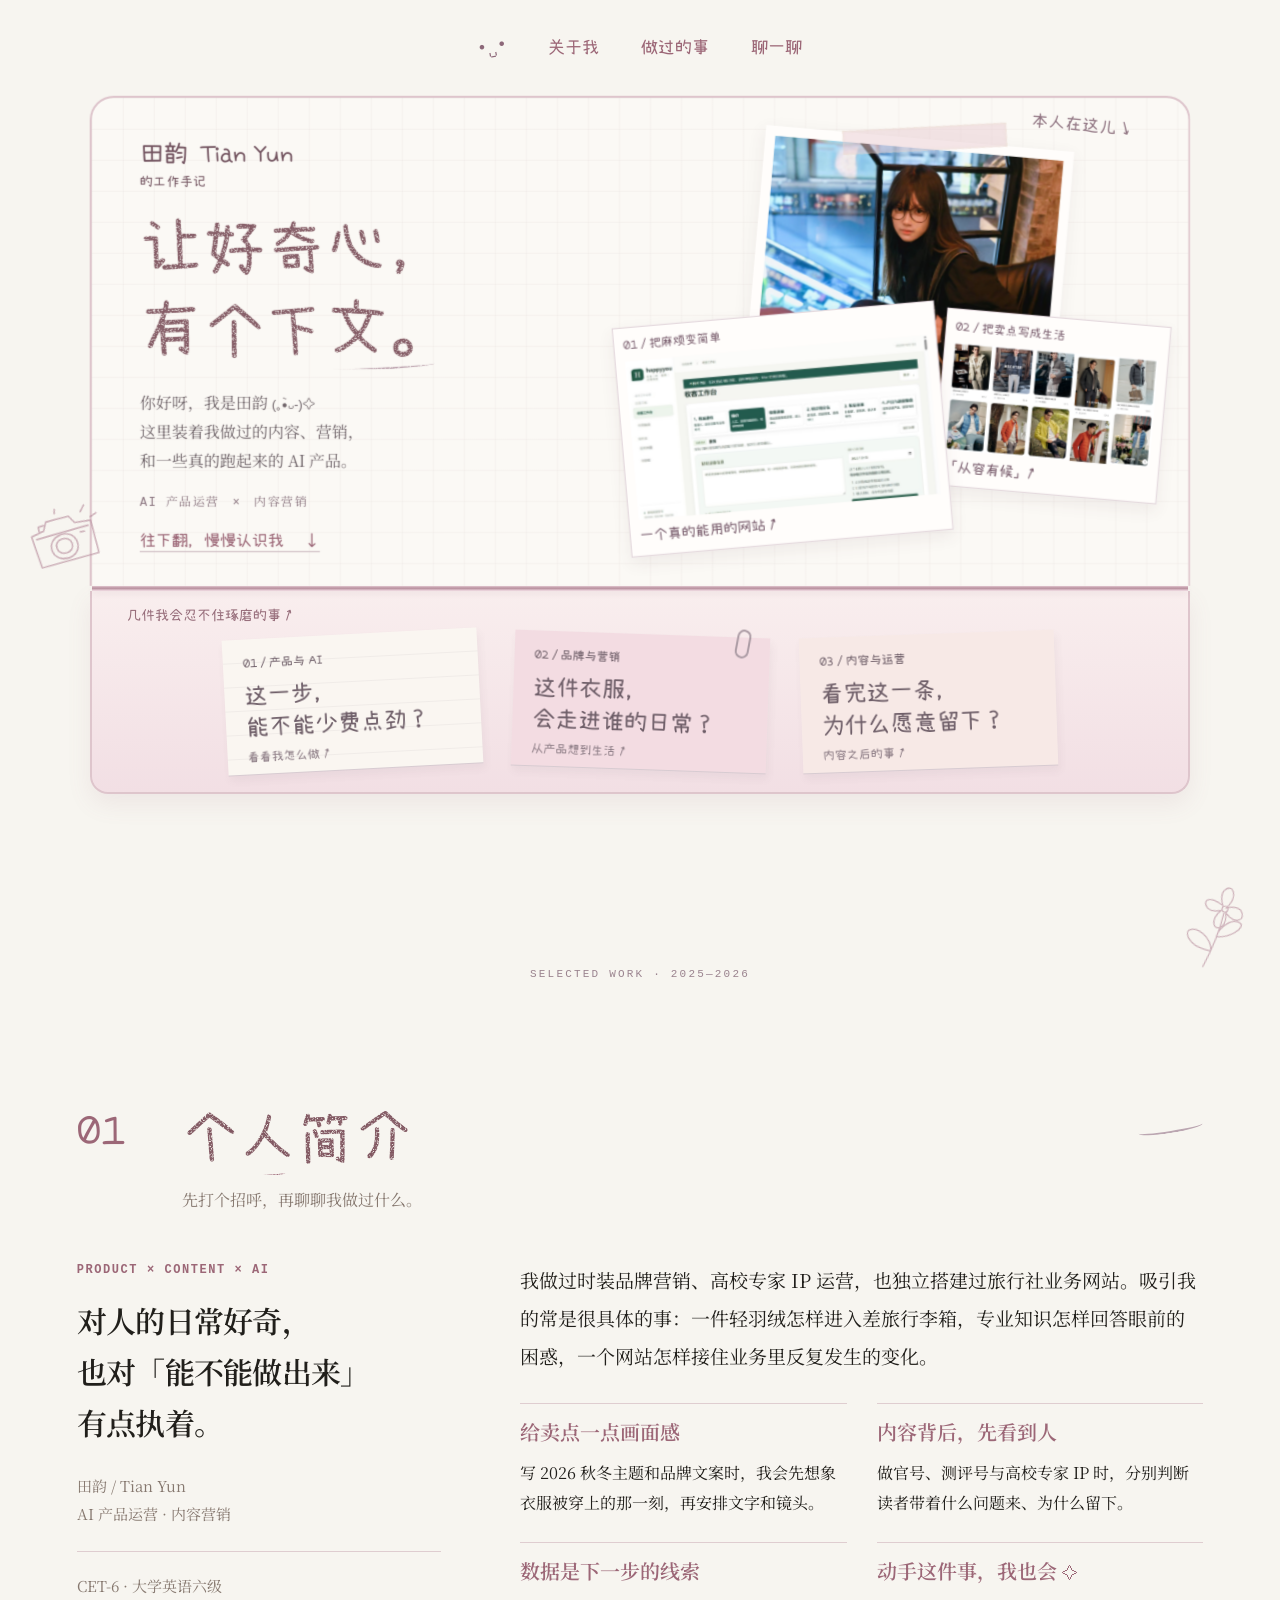
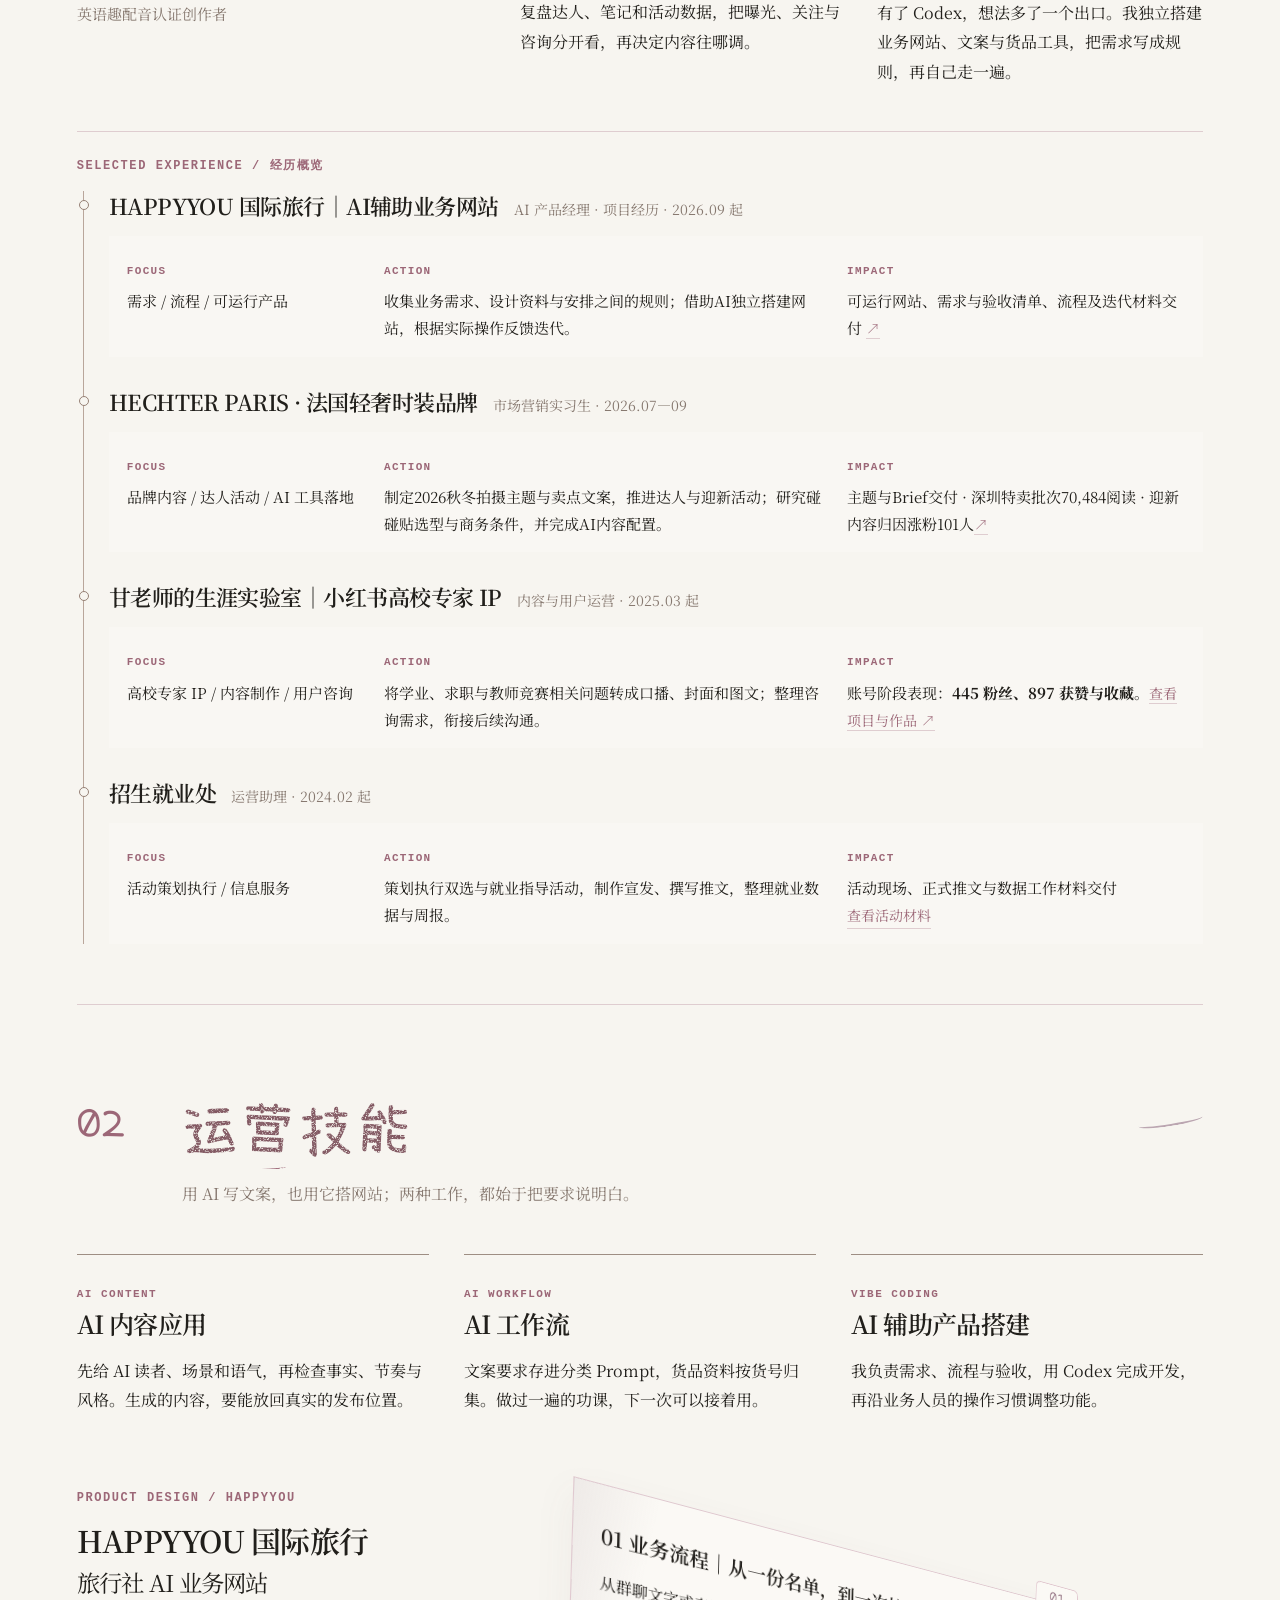
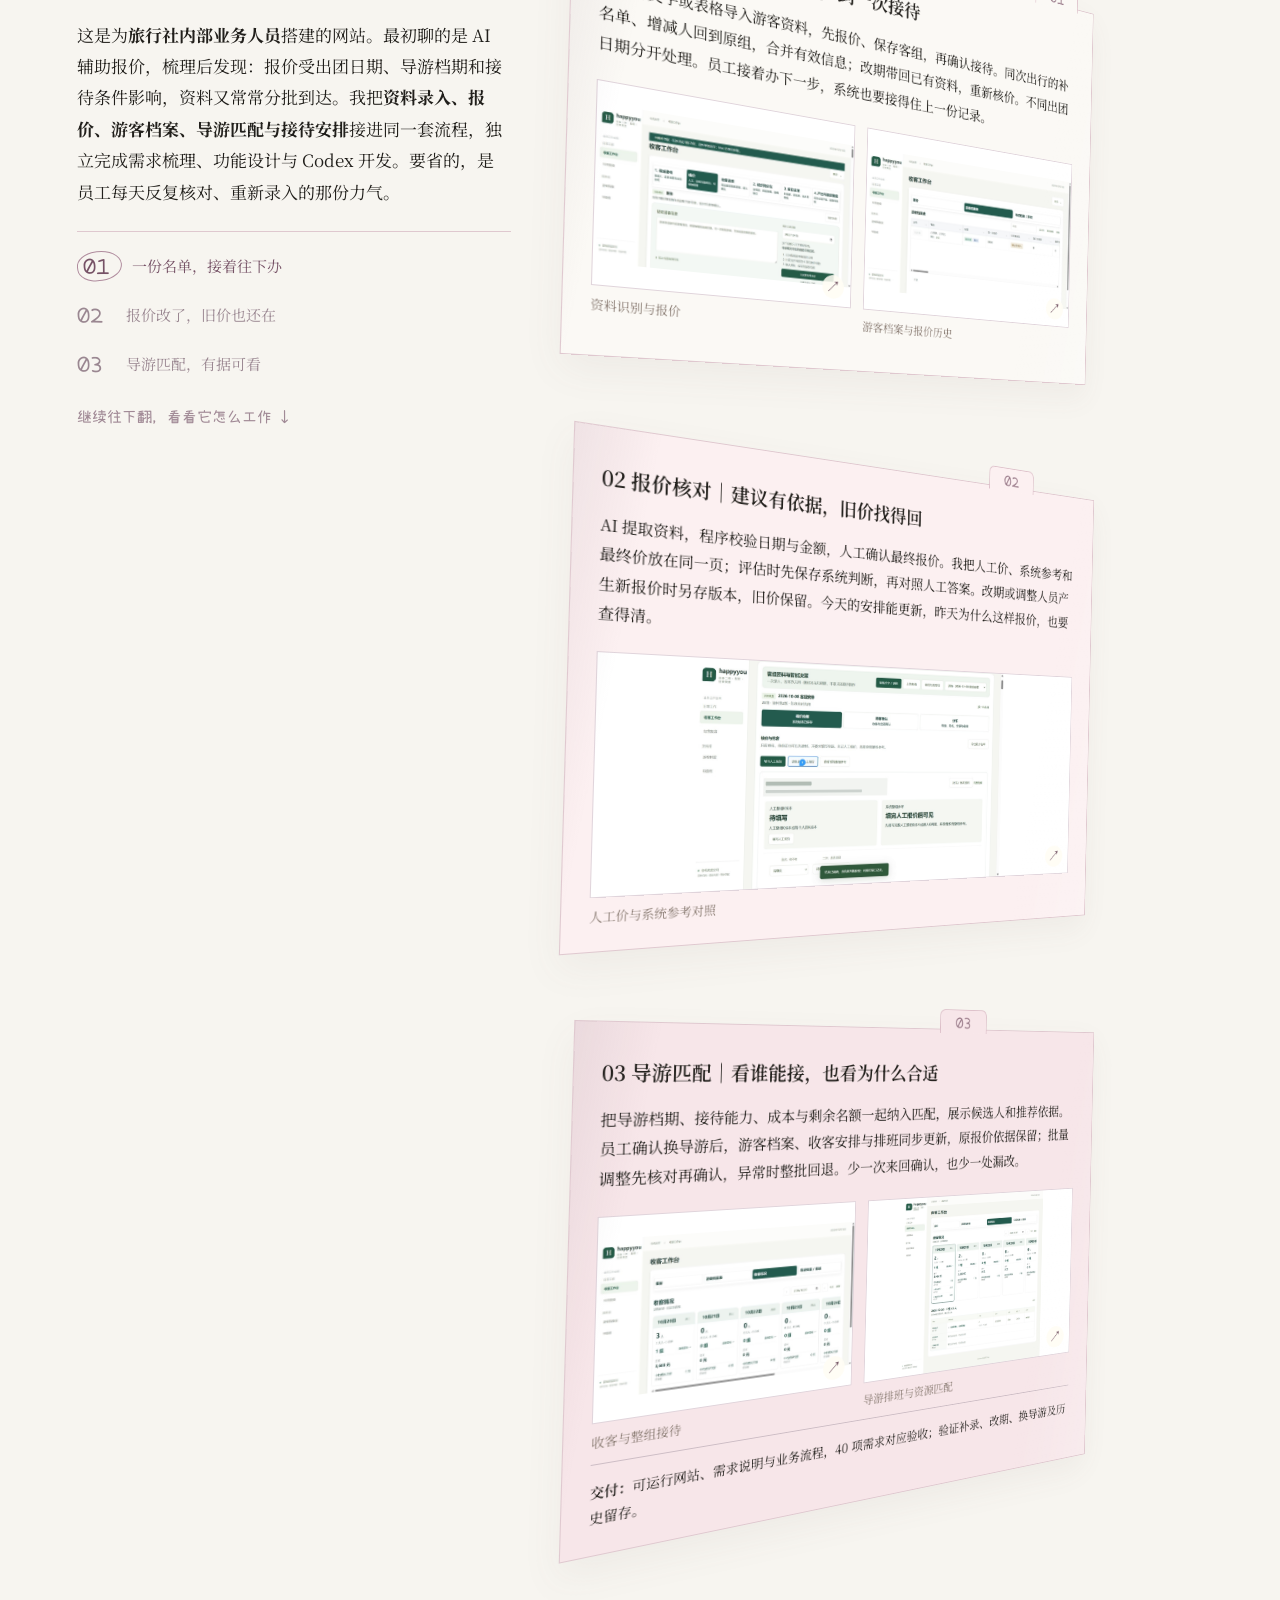
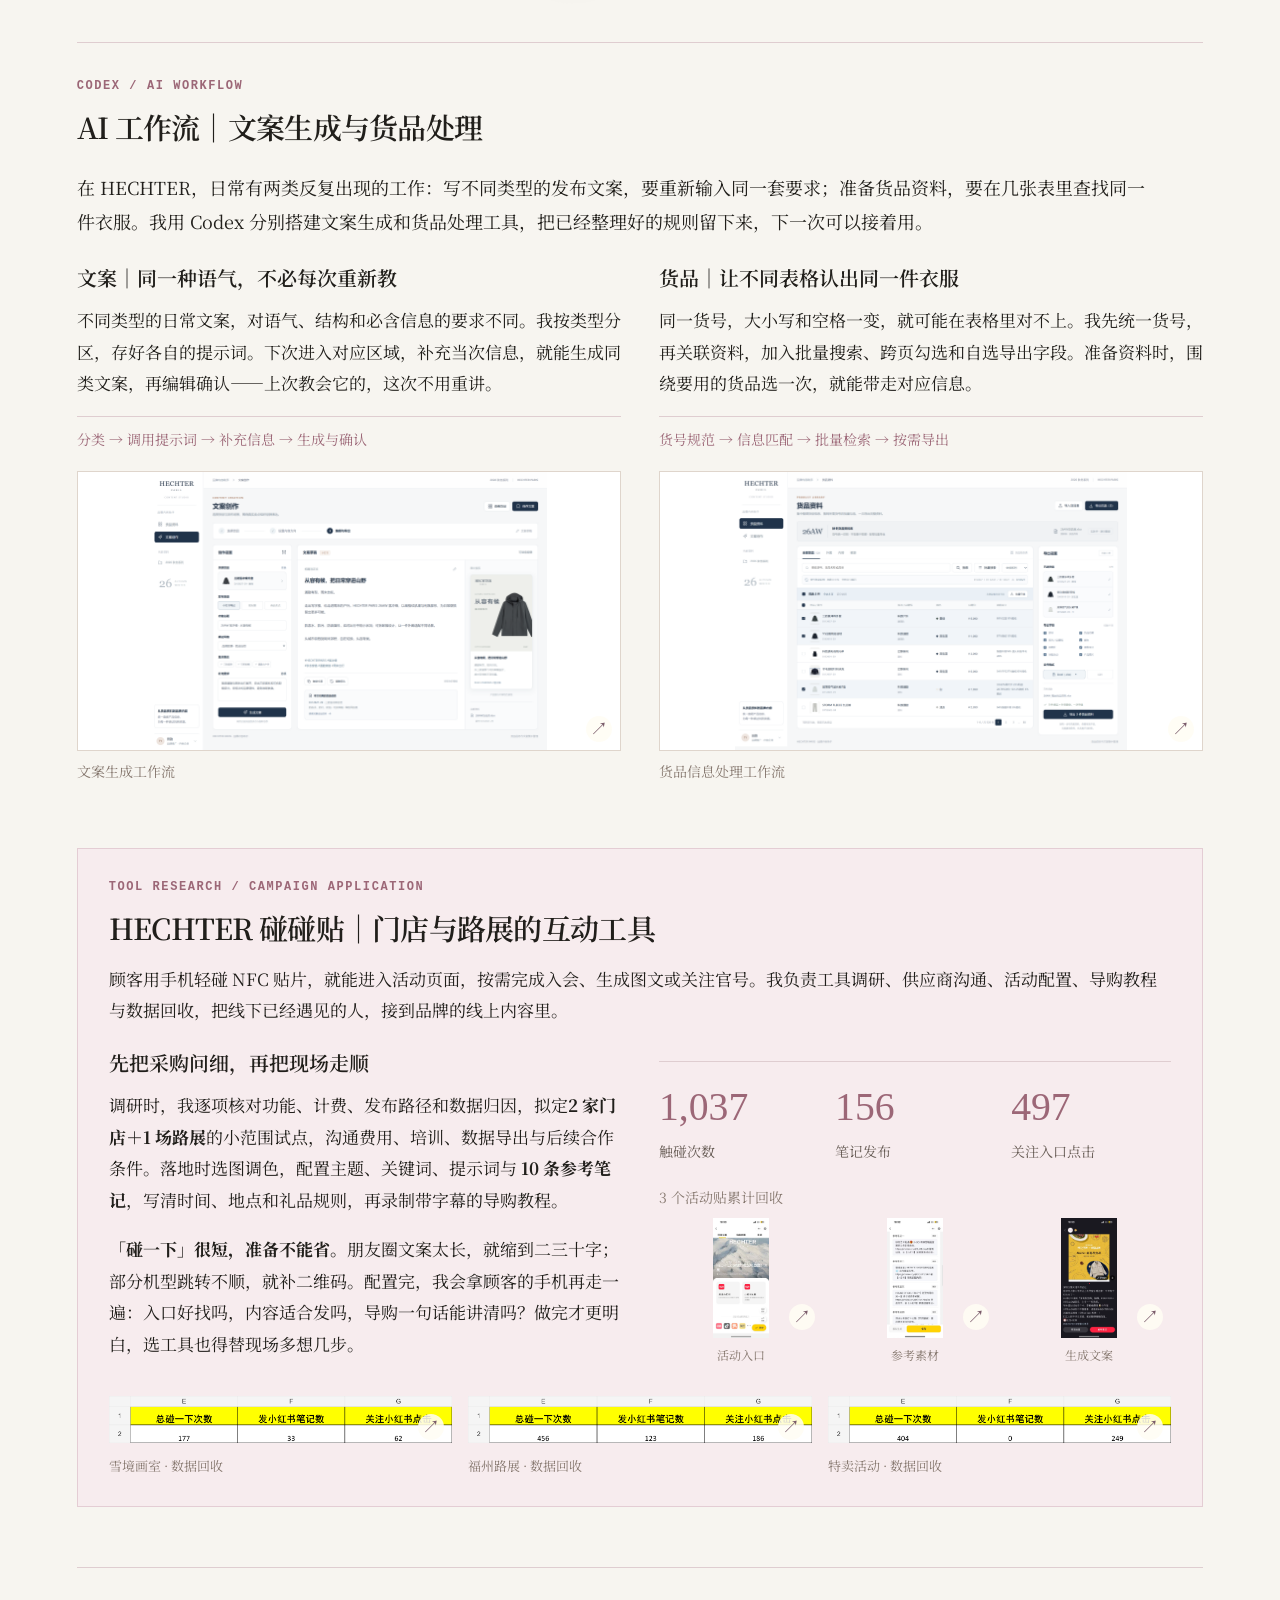
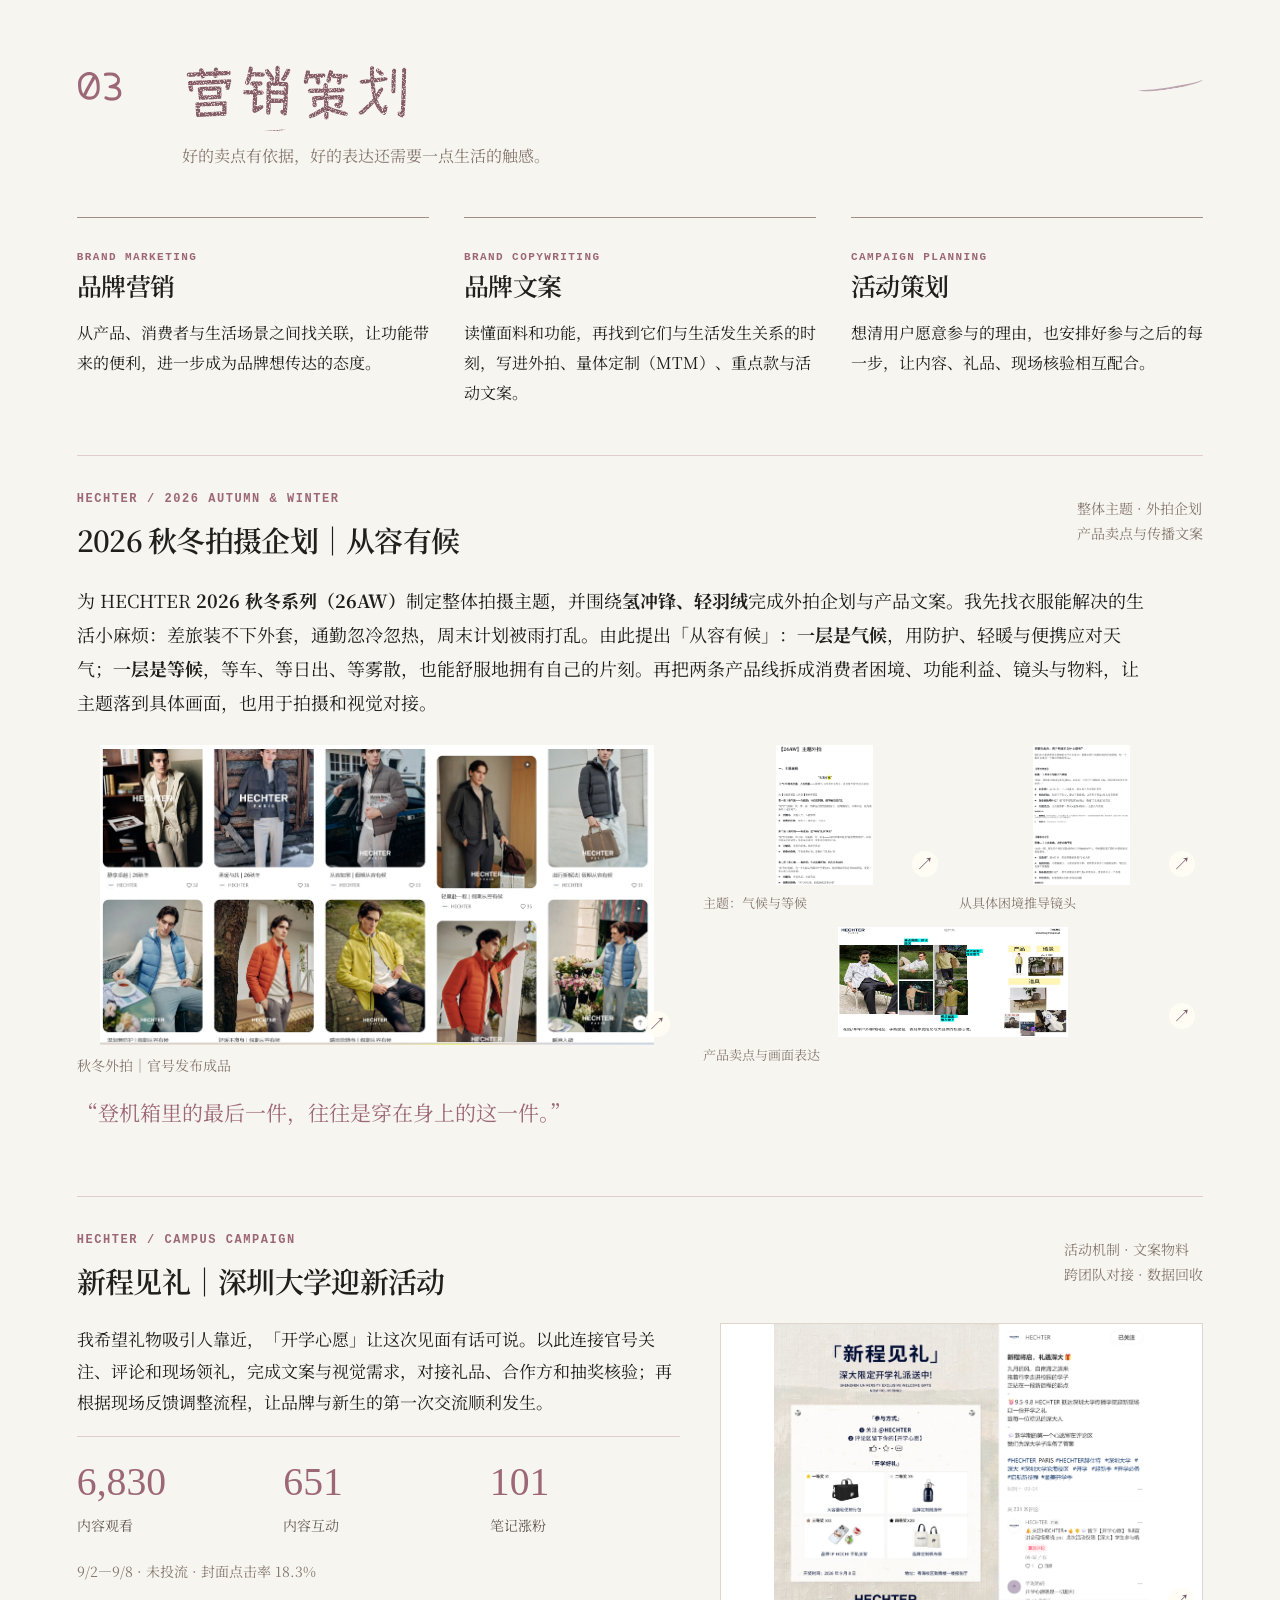
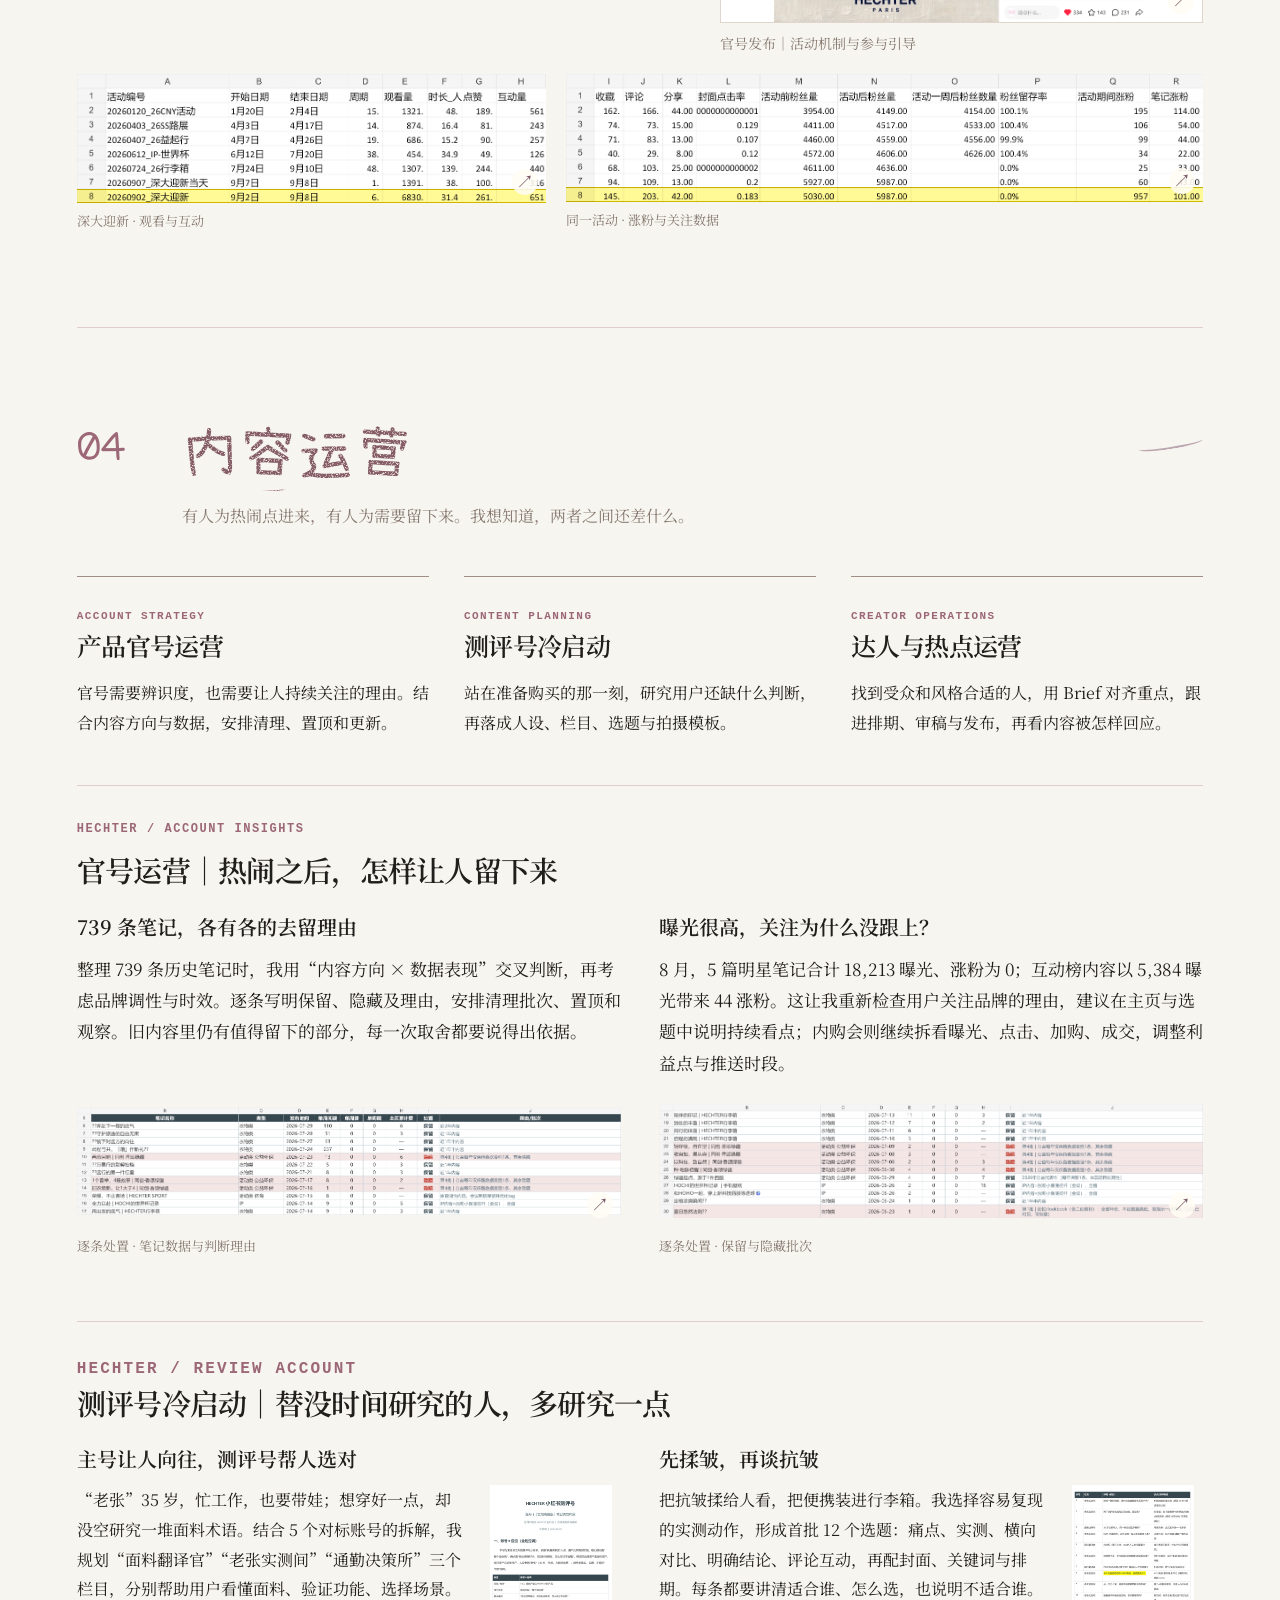
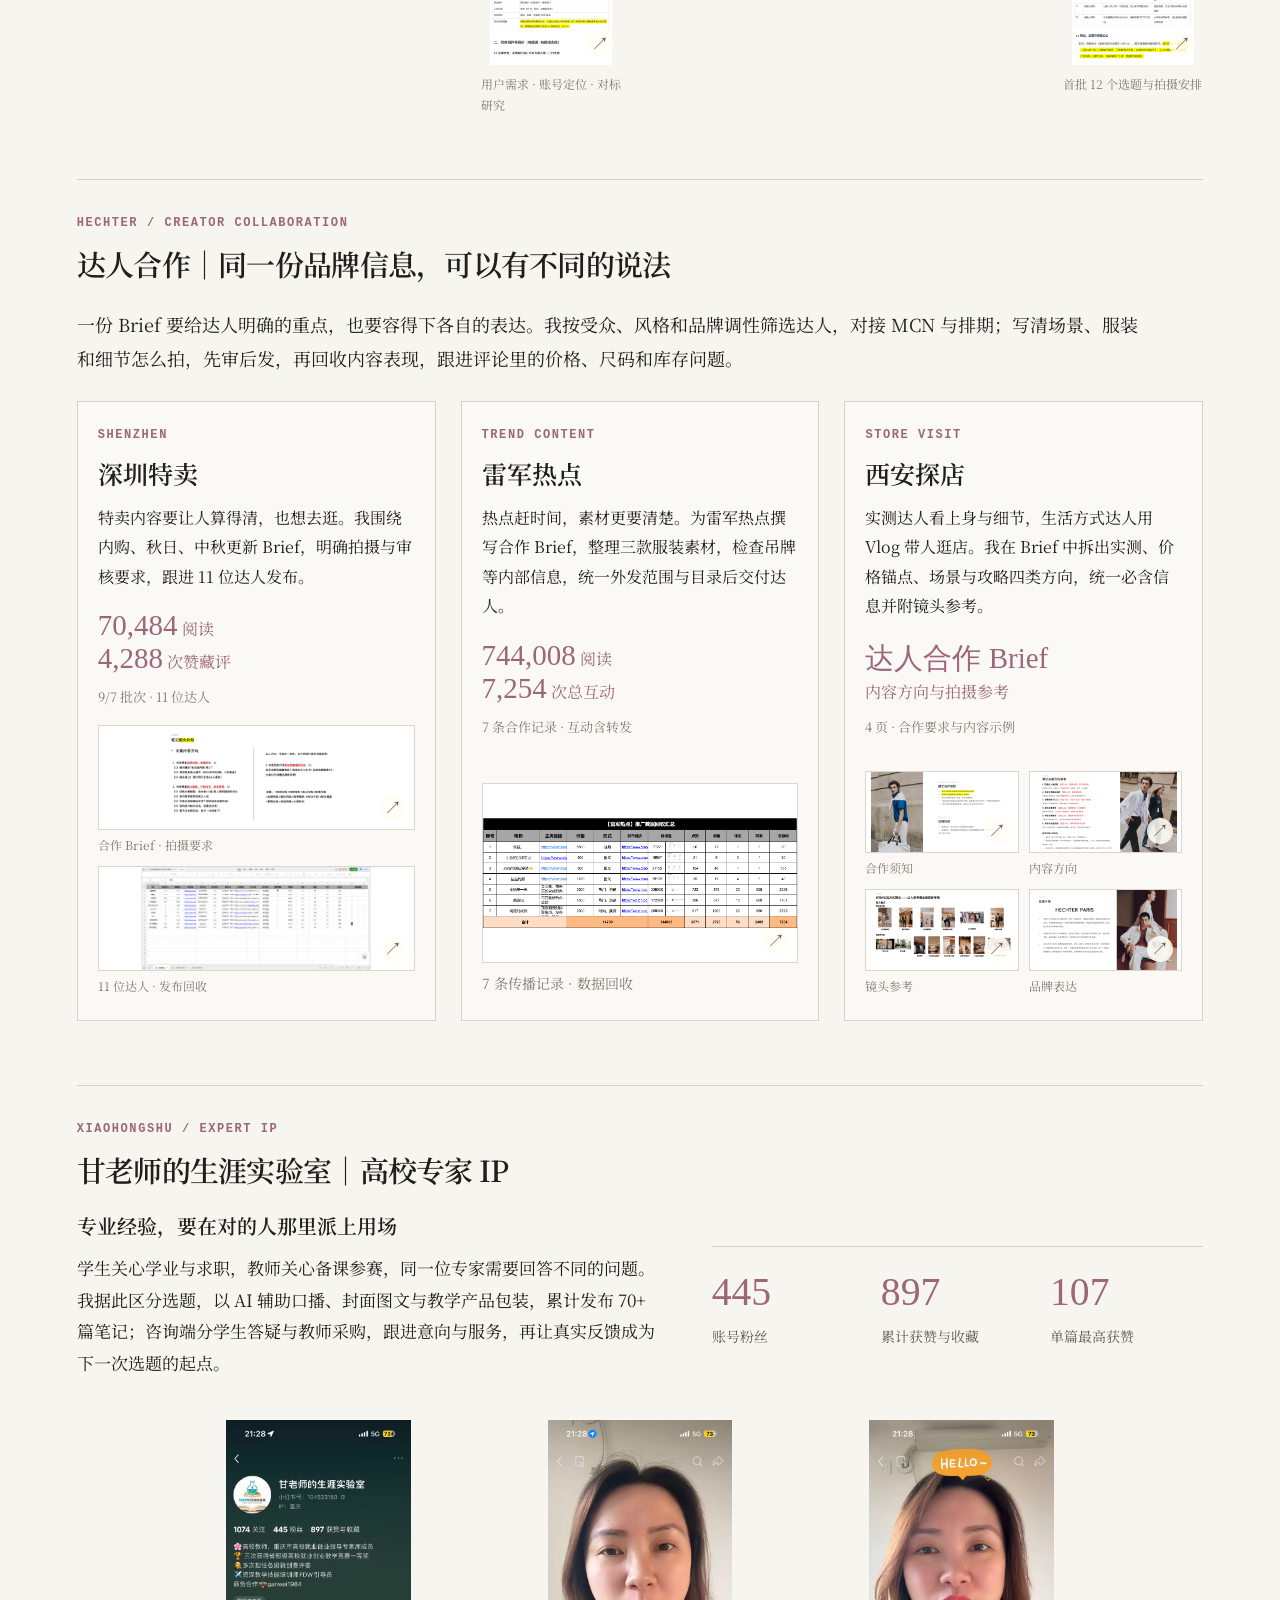
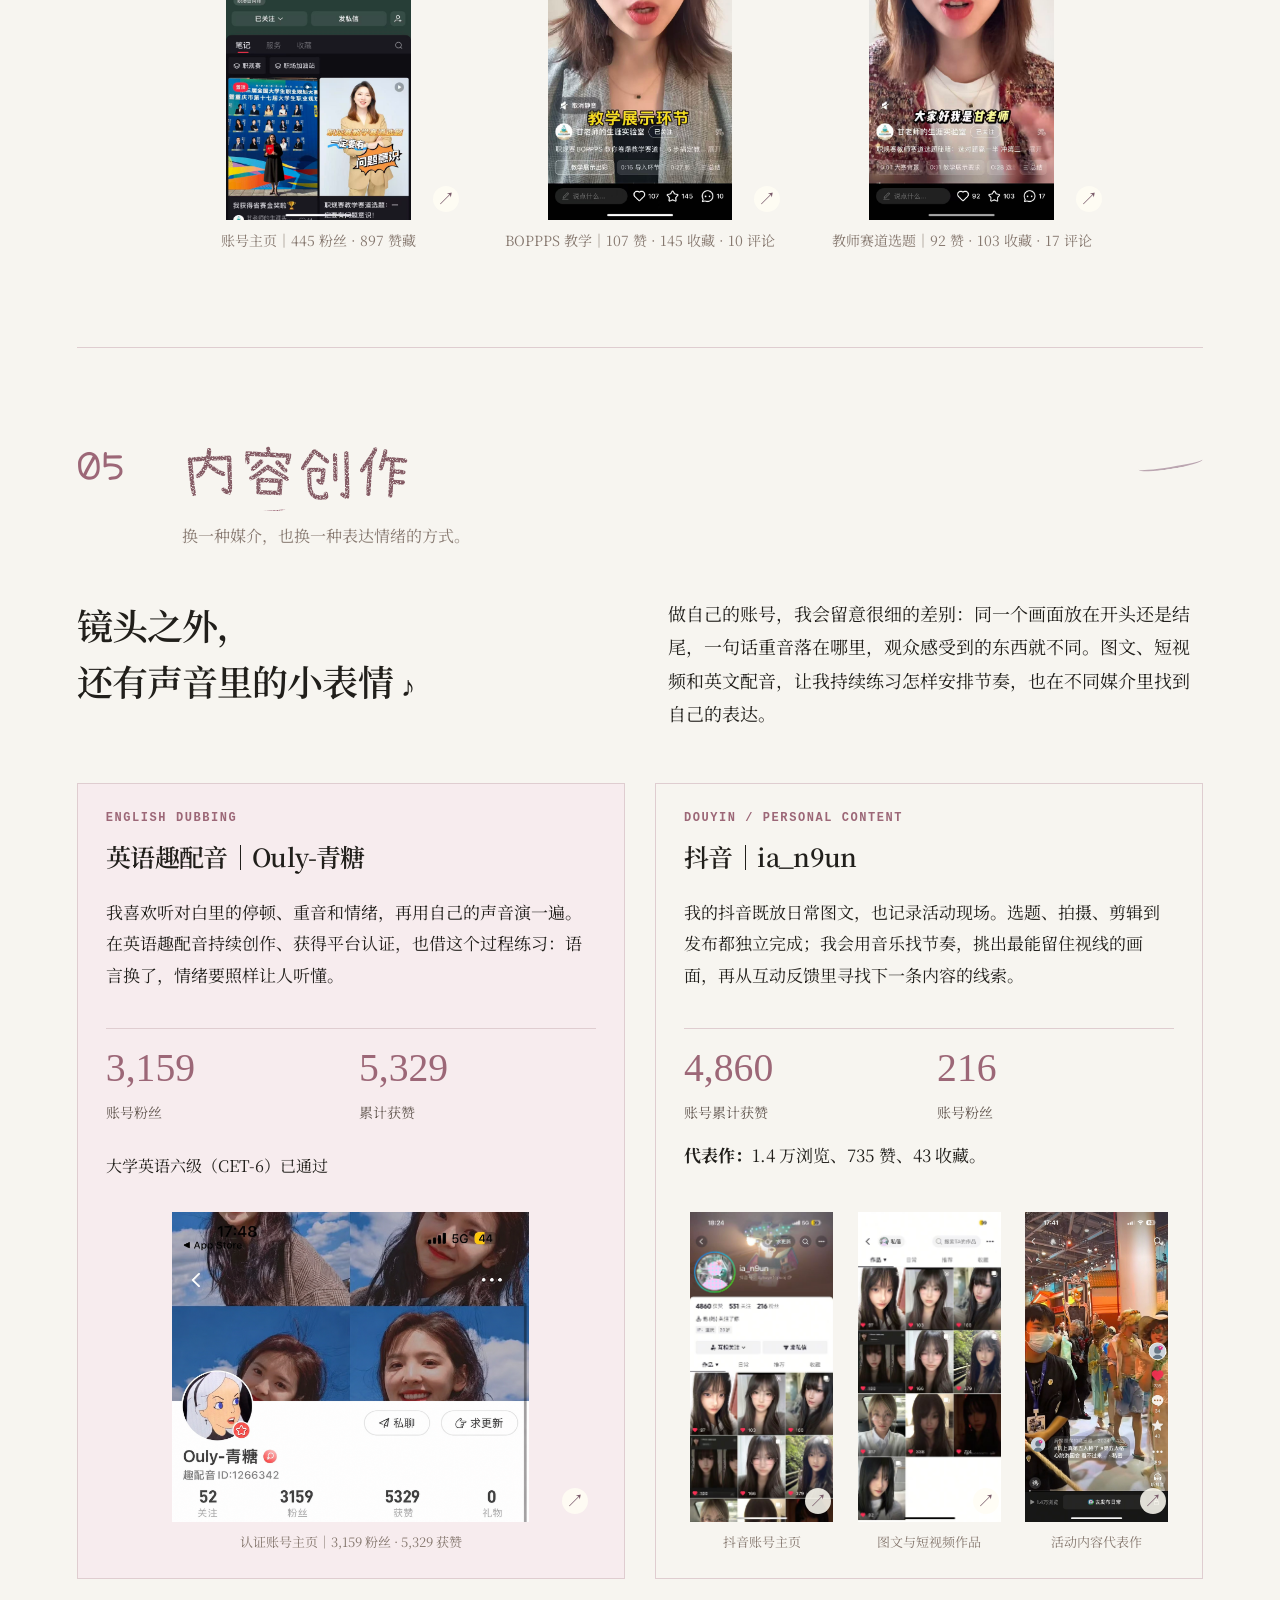
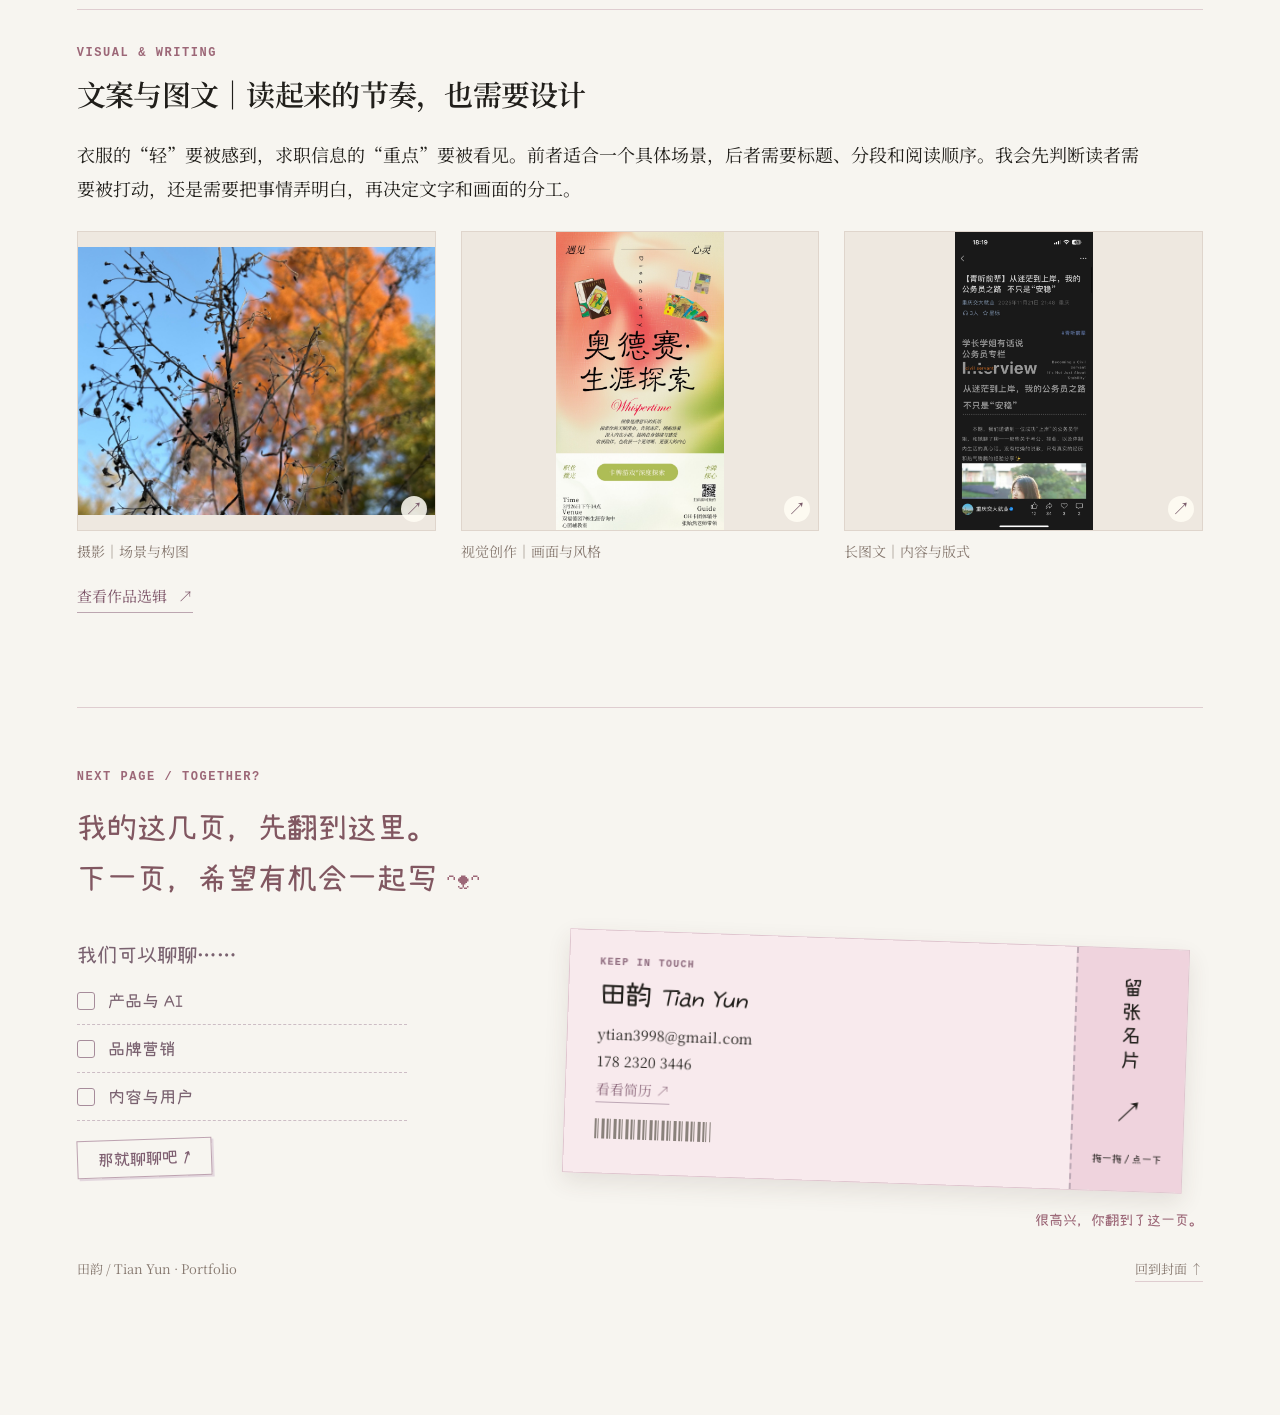
==== index.html @ e4a06d22 "Update portfolio 2026-11-23 17:20" ====
<!DOCTYPE html>
<html lang="zh-CN"><head><meta charset="UTF-8"><meta name="viewport" content="width=device-width, initial-scale=1"><meta name="description" content="田韵的作品集：AI 产品、工作流、品牌营销与内容运营。"><title>田韵 Tian Yun｜作品集</title><link rel="stylesheet" href="assets/fonts.css?v=d12d746a4f6e0157"><link rel="stylesheet" href="revision12.css?v=d12d746a4f6e0157"><link rel="stylesheet" href="revision13.css?v=d12d746a4f6e0157"><link rel="stylesheet" href="revision14.css?v=d12d746a4f6e0157"><link rel="stylesheet" href="revision16.css?v=d12d746a4f6e0157"><link rel="stylesheet" href="revision17.css?v=d12d746a4f6e0157"><link rel="preload" href="assets/fonts/tian-notes.woff2?v=d12d746a4f6e0157" as="font" type="font/woff2" crossorigin="anonymous"><link rel="stylesheet" href="revision18.css?v=d12d746a4f6e0157"><meta name="portfolio-version" content="d12d746a4f6e0157"></head><body><div class="progress" aria-hidden="true"></div><nav class="chapter-nav" aria-label="章节导航"><a href="#profile">01 个人简介</a><a href="#skills">02 运营技能</a><a href="#marketing">03 营销策划</a><a href="#operations">04 内容运营</a><a href="#creative">05 内容创作</a></nav><header class="hero studio-hero closing-book" id="hello">
  <nav class="studio-nav" aria-label="首页导航">
    <a class="hello-face" href="#profile" aria-label="认识田韵"><span class="eye">•</span><span class="smile">ᴗ</span><span class="eye">•</span></a>
    <a href="#profile">关于我</a><a href="#skills">做过的事</a><a href="#contact">聊一聊</a>
  </nav>
  <svg class="studio-doodle doodle-camera" viewbox="0 0 120 100" aria-hidden="true"><g fill="none" stroke="currentColor" stroke-width="2.4" stroke-linecap="round" stroke-linejoin="round"><path d="M12 31 32 28 39 16 74 18 80 30 104 34 101 84 13 80Z M18 37 98 40M25 27 26 20 34 20"></path><path d="M75 58c-3-25-41-21-40 2s41 25 40-2Z M67 58c-1-14-25-14-24 1s25 14 24-1Z M84 46l6 1M55 8 57 2M93 17l8-8M105 29l10-3"></path></g></svg>
  <svg class="studio-doodle doodle-flower" viewbox="0 0 120 160" aria-hidden="true"><g fill="none" stroke="currentColor" stroke-width="2" stroke-linecap="round"><path d="M53 152c8-34 12-64 11-95M59 123C23 127 9 106 15 99c15-11 41 6 44 24M62 98c24-4 42-27 33-32-16-6-33 16-33 32"></path><path d="M66 47c15-25-1-43-11-27-4 6-1 17 4 25-28-12-36 2-23 11 7 4 15 1 22-2-15 22-1 38 9 24 4-6 3-13 0-22 22 16 36 1 23-11-8-4-17-2-24 2Z"></path><circle cx="64" cy="50" r="5"></circle></g></svg>
  <div class="book-stage"><div class="field-book">
    <div class="book-upper">
      <div class="book-front"><div class="book-copy">
        <p class="book-byline">田韵 <i>Tian Yun</i> <span>的工作手记</span></p>
        <h1 aria-label="让好奇心，有个下文。"><span class="scribble-line" aria-hidden="true"><span class="scribble-glyph" style="--r:-2deg;--y:0px">让</span><span class="scribble-glyph" style="--r:1deg;--y:2px">好</span><span class="scribble-glyph" style="--r:-1deg;--y:-1px">奇</span><span class="scribble-glyph" style="--r:2deg;--y:1px">心</span><span class="scribble-glyph" style="--r:0deg;--y:0px">，</span></span><span class="scribble-line" aria-hidden="true"><span class="scribble-glyph" style="--r:-2deg;--y:0px">有</span><span class="scribble-glyph" style="--r:1deg;--y:2px">个</span><span class="scribble-glyph" style="--r:-1deg;--y:-1px">下</span><span class="scribble-glyph" style="--r:2deg;--y:1px">文</span><span class="scribble-glyph" style="--r:0deg;--y:0px">。</span></span></h1>
        <p class="book-intro">你好呀，我是田韵 <span class="kaomoji">(｡•̀ᴗ-)✧</span><br>这里装着我做过的内容、营销，<br>和一些真的跑起来的 AI 产品。</p>
        <div class="book-meta"><span>AI 产品运营</span><span>内容营销</span></div>
        <a class="book-read" href="#profile">往下翻，慢慢认识我 <span>↓</span></a>
      </div>
      <div class="book-collage">
        <span class="hand-note note-hello">本人在这儿 ↘</span>
        <a href="#profile" class="photo-card tactile" aria-label="了解田韵的经历">
          <img src="assets/p03-00.jpg" width="1600" height="1067" alt="田韵的个人照片" fetchpriority="high">
          <span>Hi, nice to meet you!</span>
        </a>
        <a href="#ai-case" class="project-slip slip-product tactile" aria-label="查看 HAPPYYOU AI 业务网站"><span>01 / 把麻烦变简单</span><img src="assets/ai7-quote-full.jpg" width="1265" height="712" alt="HAPPYYOU 业务网站界面"><b>一个真的能用的网站 ↗</b></a>
        <a href="#shoot-case" class="project-slip slip-content tactile" aria-label="查看 HECHTER 从容有候拍摄企划"><span>02 / 把卖点写成生活</span><img src="assets/r9-aw-published.png" width="2245" height="1216" alt="HECHTER 秋冬拍摄发布作品"><b>「从容有候」↗</b></a>
        </div>
    </div><div class="book-back" aria-hidden="true"><span>田韵 / Tian Yun</span><strong>好奇心，<br>还在继续。</strong><small>几页工作，一点想法。<br>往下翻，故事在里面 ↓</small><i>2025 — 2026</i></div></div>
    <div class="book-fold" aria-hidden="true"></div>
    <div class="book-lower">
      <p class="book-margin">几件我会忍不住琢磨的事 ↗</p>
      <div class="note-tabs">
        <a href="#ai-case" class="paper-note note-one tactile"><span>01 / 产品与 AI</span><b>这一步，<br>能不能少费点劲？</b><i>看看我怎么做 ↗</i></a>
        <a href="#marketing" class="paper-note note-two tactile"><span>02 / 品牌与营销</span><b>这件衣服，<br>会走进谁的日常？</b><i>从产品想到生活 ↗</i></a>
        <a href="#operations" class="paper-note note-three tactile"><span>03 / 内容与运营</span><b>看完这一条，<br>为什么愿意留下？</b><i>内容之后的事 ↗</i></a>
      </div>
    </div>
  </div>
  </div><span class="hero-edition">SELECTED WORK · 2025—2026</span>
</header>
<main><section class="section" id="profile"><div class="section-head"><span class="section-number">01</span><div><h2 aria-label="个人简介"><span class="chalk-letter" aria-hidden="true" style="--r:-3deg;--y:1px">个</span><span class="chalk-letter" aria-hidden="true" style="--r:2deg;--y:-1px">人</span><span class="chalk-letter" aria-hidden="true" style="--r:-1deg;--y:2px">简</span><span class="chalk-letter" aria-hidden="true" style="--r:3deg;--y:0px">介</span></h2><p>先打个招呼，再聊聊我做过什么。</p></div></div><div class="profile-grid"><div class="profile-note"><p class="eyebrow">PRODUCT × CONTENT × AI</p><h3>对人的日常好奇，<br>也对「能不能做出来」<br>有点执着。</h3><p>田韵 / Tian Yun<br>AI 产品运营 · 内容营销</p><p class="language">CET-6 · 大学英语六级<br>英语趣配音认证创作者</p></div><div><p class="intro">我做过时装品牌营销、高校专家 IP 运营，也独立搭建过旅行社业务网站。吸引我的常是很具体的事：一件轻羽绒怎样进入差旅行李箱，专业知识怎样回答眼前的困惑，一个网站怎样接住业务里反复发生的变化。</p><div class="strengths"><article><h4>给卖点一点画面感</h4><p>写 2026 秋冬主题和品牌文案时，我会先想象衣服被穿上的那一刻，再安排文字和镜头。</p></article><article><h4>内容背后，先看到人</h4><p>做官号、测评号与高校专家 IP 时，分别判断读者带着什么问题来、为什么留下。</p></article><article><h4>数据是下一步的线索</h4><p>复盘达人、笔记和活动数据，把曝光、关注与咨询分开看，再决定内容往哪调。</p></article><article><h4>动手这件事，我也会 <span class="kaomoji">✧</span></h4><p>有了 Codex，想法多了一个出口。我独立搭建业务网站、文案与货品工具，把需求写成规则，再自己走一遍。</p></article></div></div></div>
<div class="experience-list r13-experience"><div class="eyebrow">SELECTED EXPERIENCE / 经历概览</div><div class="timeline restored-experience"><div class="job"><div class="job-top"><h3>HAPPYYOU 国际旅行｜AI辅助业务网站</h3><span class="role">AI 产品经理 · 项目经历 · 2026.09 起</span></div><div class="job-scan"><div><span>FOCUS</span><p>需求 / 流程 / 可运行产品</p></div><div><span>ACTION</span><p>收集业务需求、设计资料与安排之间的规则；借助AI独立搭建网站，根据实际操作反馈迭代。</p></div><div><span>IMPACT</span><p>可运行网站、需求与验收清单、流程及迭代材料交付 <a href="#ai-case">↗</a></p></div></div></div><div class="job"><div class="job-top"><h3>HECHTER PARIS · 法国轻奢时装品牌</h3><span class="role">市场营销实习生 · 2026.07—09</span></div><div class="job-scan"><div><span>FOCUS</span><p>品牌内容 / 达人活动 / AI 工具落地</p></div><div><span>ACTION</span><p>制定2026秋冬拍摄主题与卖点文案，推进达人与迎新活动；研究碰碰贴选型与商务条件，并完成AI内容配置。</p></div><div><span>IMPACT</span><p>主题与Brief交付 · 深圳特卖批次70,484阅读 · 迎新内容归因涨粉101人<a href="#campus-case" aria-label="查看HECHTER PARIS · 法国时装品牌项目">↗</a></p></div></div></div><div class="job"><div class="job-top"><h3>甘老师的生涯实验室｜小红书高校专家 IP</h3><span class="role">内容与用户运营 · 2025.03 起</span></div><div class="job-scan"><div><span>FOCUS</span><p>高校专家 IP / 内容制作 / 用户咨询</p></div><div><span>ACTION</span><p>将学业、求职与教师竞赛相关问题转成口播、封面和图文；整理咨询需求，衔接后续沟通。</p></div><div><span>IMPACT</span><p>账号阶段表现：<b>445 粉丝、897 获赞与收藏</b>。<a href="#gan-case">查看项目与作品 ↗</a></p></div></div></div><div class="job"><div class="job-top"><h3>招生就业处</h3><span class="role">运营助理 · 2024.02 起</span></div><div class="job-scan"><div><span>FOCUS</span><p>活动策划执行 / 信息服务</p></div><div><span>ACTION</span><p>策划执行双选与就业指导活动，制作宣发、撰写推文，整理就业数据与周报。</p></div><div><span>IMPACT</span><p>活动现场、正式推文与数据工作材料交付 <button type="button" data-gallery="support" aria-label="查看招生就业处活动材料">查看活动材料</button></p></div></div></div></div></div></section><section class="section" id="skills"><div class="section-head"><span class="section-number">02</span><div><h2 aria-label="运营技能"><span class="chalk-letter" aria-hidden="true" style="--r:-3deg;--y:1px">运</span><span class="chalk-letter" aria-hidden="true" style="--r:2deg;--y:-1px">营</span><span class="chalk-letter" aria-hidden="true" style="--r:-1deg;--y:2px">技</span><span class="chalk-letter" aria-hidden="true" style="--r:3deg;--y:0px">能</span></h2><p>用 AI 写文案，也用它搭网站；两种工作，都始于把要求说明白。</p></div></div><div class="capabilities"><article><span class="eyebrow">AI CONTENT</span><h3>AI 内容应用</h3><p>先给 AI 读者、场景和语气，再检查事实、节奏与风格。生成的内容，要能放回真实的发布位置。</p></article><article><span class="eyebrow">AI WORKFLOW</span><h3>AI 工作流</h3><p>文案要求存进分类 Prompt，货品资料按货号归集。做过一遍的功课，下一次可以接着用。</p></article><article><span class="eyebrow">VIBE CODING</span><h3>AI 辅助产品搭建</h3><p>我负责需求、流程与验收，用 Codex 完成开发，再沿业务人员的操作习惯调整功能。</p></article></div><article class="case featured scroll-story" id="ai-case"><div class="story-layout"><div class="story-pin"><div class="case-top"><div><p class="eyebrow">PRODUCT DESIGN / HAPPYYOU</p><h3>HAPPYYOU 国际旅行<span>旅行社 AI 业务网站</span></h3></div></div><p class="case-lead">这是为<b>旅行社内部业务人员</b>搭建的网站。最初聊的是 AI 辅助报价，梳理后发现：报价受出团日期、导游档期和接待条件影响，资料又常常分批到达。我把<b>资料录入、报价、游客档案、导游匹配与接待安排</b>接进同一套流程，独立完成需求梳理、功能设计与 Codex 开发。要省的，是员工每天反复核对、重新录入的那份力气。</p><nav class="story-index" aria-label="HAPPYYOU 项目步骤"><a href="#happy-step-1" data-story-step="0"><span>01</span><b>一份名单，接着往下办</b></a><a href="#happy-step-2" data-story-step="1"><span>02</span><b>报价改了，旧价也还在</b></a><a href="#happy-step-3" data-story-step="2"><span>03</span><b>导游匹配，有据可看</b></a></nav><p class="story-scroll-note">继续往下翻，看看它怎么工作 ↓</p></div><div class="story-pages"><section class="story-page" id="happy-step-1" data-story-page="0" aria-label="HAPPYYOU 第1步"><span class="story-page-tab" aria-hidden="true">01</span><article><h4>01 业务流程｜从一份名单，到一次接待</h4><p>从群聊文字或表格导入游客资料，先报价、保存客组，再确认接待。同次出行的补名单、增减人回到原组，合并有效信息；改期带回已有资料，重新核价。不同出团日期分开处理。员工接着办下一步，系统也要接得住上一份记录。</p></article><div class="story-evidence"><figure class="proof "><button type="button" class="proof-image" data-gallery="happy" data-index="0" aria-label="放大：资料识别与报价"><span class="image-frame"><img src="assets/ai7-quote-full.jpg" width="1265" height="712" loading="lazy" alt="资料识别与报价"></span><span class="zoom-hint" aria-hidden="true">↗</span></button><figcaption>资料识别与报价</figcaption></figure><figure class="proof "><button type="button" class="proof-image" data-gallery="happy" data-index="1" aria-label="放大：游客档案与报价历史"><span class="image-frame"><img src="assets/ai7-archive-full.jpg" width="1265" height="712" loading="lazy" alt="游客档案与报价历史"></span><span class="zoom-hint" aria-hidden="true">↗</span></button><figcaption>游客档案与报价历史</figcaption></figure></div></section><section class="story-page" id="happy-step-2" data-story-page="1" aria-label="HAPPYYOU 第2步"><span class="story-page-tab" aria-hidden="true">02</span><article><h4>02 报价核对｜建议有依据，旧价找得回</h4><p>AI 提取资料，程序校验日期与金额，人工确认最终报价。我把人工价、系统参考和最终价放在同一页；评估时先保存系统判断，再对照人工答案。改期或调整人员产生新报价时另存版本，旧价保留。今天的安排能更新，昨天为什么这样报价，也要查得清。</p></article><div class="story-evidence single-evidence"><figure class="proof "><button type="button" class="proof-image" data-gallery="happy" data-index="4" aria-label="放大：人工价与系统参考对照"><span class="image-frame"><img src="assets/ai7-compare-full.jpg" width="1280" height="818" loading="lazy" alt="人工价与系统参考对照"></span><span class="zoom-hint" aria-hidden="true">↗</span></button><figcaption>人工价与系统参考对照</figcaption></figure></div></section><section class="story-page" id="happy-step-3" data-story-page="2" aria-label="HAPPYYOU 第3步"><span class="story-page-tab" aria-hidden="true">03</span><article><h4>03 导游匹配｜看谁能接，也看为什么合适</h4><p>把导游档期、接待能力、成本与剩余名额一起纳入匹配，展示候选人和推荐依据。员工确认换导游后，游客档案、收客安排与排班同步更新，原报价依据保留；批量调整先核对再确认，异常时整批回退。少一次来回确认，也少一处漏改。</p></article><div class="story-evidence"><figure class="proof "><button type="button" class="proof-image" data-gallery="happy" data-index="2" aria-label="放大：收客与整组接待"><span class="image-frame"><img src="assets/ai7-intake-full.jpg" width="1265" height="712" loading="lazy" alt="收客与整组接待"></span><span class="zoom-hint" aria-hidden="true">↗</span></button><figcaption>收客与整组接待</figcaption></figure><figure class="proof "><button type="button" class="proof-image" data-gallery="happy" data-index="3" aria-label="放大：导游排班与资源匹配"><span class="image-frame"><img src="assets/ai7-scheduled-full.jpg" width="1264" height="1318" loading="lazy" alt="导游排班与资源匹配"></span><span class="zoom-hint" aria-hidden="true">↗</span></button><figcaption>导游排班与资源匹配</figcaption></figure></div><p class="delivery"><b>交付：</b>可运行网站、需求说明与业务流程，40 项需求对应验收；验证补录、改期、换导游及历史留存。</p></section></div></div></article><article class="case" id="workflow-case"><div class="case-top"><div><p class="eyebrow">CODEX / AI WORKFLOW</p><h3>AI 工作流｜文案生成与货品处理</h3></div></div><p class="case-lead">在 HECHTER，日常有两类反复出现的工作：写不同类型的发布文案，要重新输入同一套要求；准备货品资料，要在几张表里查找同一件衣服。我用 Codex 分别搭建文案生成和货品处理工具，把已经整理好的规则留下来，下一次可以接着用。</p><div class="two-up"><article><h4>文案｜同一种语气，不必每次重新教</h4><p>不同类型的日常文案，对语气、结构和必含信息的要求不同。我按类型分区，存好各自的提示词。下次进入对应区域，补充当次信息，就能生成同类文案，再编辑确认——上次教会它的，这次不用重讲。</p><p class="flow">分类 → 调用提示词 → 补充信息 → 生成与确认</p><figure class="proof "><button type="button" class="proof-image" data-gallery="workflow" data-index="0" aria-label="放大：文案生成工作流"><span class="image-frame"><img src="assets/r9-goods-copy.png" width="3200" height="2240" loading="lazy" alt="文案生成工作流"></span><span class="zoom-hint" aria-hidden="true">↗</span></button><figcaption>文案生成工作流</figcaption></figure></article><article><h4>货品｜让不同表格认出同一件衣服</h4><p>同一货号，大小写和空格一变，就可能在表格里对不上。我先统一货号，再关联资料，加入批量搜索、跨页勾选和自选导出字段。准备资料时，围绕要用的货品选一次，就能带走对应信息。</p><p class="flow">货号规范 → 信息匹配 → 批量检索 → 按需导出</p><figure class="proof "><button type="button" class="proof-image" data-gallery="workflow" data-index="1" aria-label="放大：货品信息处理工作流"><span class="image-frame"><img src="assets/r9-goods-library.png" width="3200" height="2270" loading="lazy" alt="货品信息处理工作流"></span><span class="zoom-hint" aria-hidden="true">↗</span></button><figcaption>货品信息处理工作流</figcaption></figure></article></div></article><article class="case tinted" id="nfc-case"><p class="eyebrow">TOOL RESEARCH / CAMPAIGN APPLICATION</p><h3>HECHTER 碰碰贴｜门店与路展的互动工具</h3><p class="case-lead nfc-context">顾客用手机轻碰 NFC 贴片，就能进入活动页面，按需完成入会、生成图文或关注官号。我负责工具调研、供应商沟通、活动配置、导购教程与数据回收，把线下已经遇见的人，接到品牌的线上内容里。</p><div class="two-up"><div><h4>先把采购问细，再把现场走顺</h4><p>调研时，我逐项核对功能、计费、发布路径和数据归因，拟定<b>2 家门店＋1 场路展</b>的小范围试点，沟通费用、培训、数据导出与后续合作条件。落地时选图调色，配置主题、关键词、提示词与 <b>10 条参考笔记</b>，写清时间、地点和礼品规则，再录制带字幕的导购教程。</p><p><b>「碰一下」很短，准备不能省。</b>朋友圈文案太长，就缩到二三十字；部分机型跳转不顺，就补二维码。配置完，我会拿顾客的手机再走一遍：入口好找吗，内容适合发吗，导购一句话能讲清吗？做完才更明白，选工具也得替现场多想几步。</p></div><div><div class="metrics"><div><strong>1,037</strong><span>触碰次数</span></div><div><strong>156</strong><span>笔记发布</span></div><div><strong>497</strong><span>关注入口点击</span></div></div><p class="metric-period">3 个活动贴累计回收</p><div class="compact-evidence nfc-phones"><figure class="proof "><button type="button" class="proof-image" data-gallery="nfc" data-index="0" aria-label="放大：活动入口"><span class="image-frame"><img src="assets/r9-nfc-settings.jpg" width="1179" height="2556" loading="lazy" alt="活动入口"></span><span class="zoom-hint" aria-hidden="true">↗</span></button><figcaption>活动入口</figcaption></figure><figure class="proof "><button type="button" class="proof-image" data-gallery="nfc" data-index="1" aria-label="放大：参考素材"><span class="image-frame"><img src="assets/r9-nfc-references.jpg" width="1179" height="2556" loading="lazy" alt="参考素材"></span><span class="zoom-hint" aria-hidden="true">↗</span></button><figcaption>参考素材</figcaption></figure><figure class="proof "><button type="button" class="proof-image" data-gallery="nfc" data-index="2" aria-label="放大：生成文案"><span class="image-frame"><img src="assets/r9-nfc-draft.jpg" width="1179" height="2556" loading="lazy" alt="生成文案"></span><span class="zoom-hint" aria-hidden="true">↗</span></button><figcaption>生成文案</figcaption></figure></div></div></div><div class="compact-evidence data-strip nfc-data"><figure class="proof "><button type="button" class="proof-image" data-gallery="nfc" data-index="4" aria-label="放大：雪境画室 · 数据回收"><span class="image-frame"><img src="assets/r11-nfc-1.png" width="1280" height="176" loading="lazy" alt="雪境画室 · 数据回收"></span><span class="zoom-hint" aria-hidden="true">↗</span></button><figcaption>雪境画室 · 数据回收</figcaption></figure><figure class="proof "><button type="button" class="proof-image" data-gallery="nfc" data-index="5" aria-label="放大：福州路展 · 数据回收"><span class="image-frame"><img src="assets/r11-nfc-2.png" width="1280" height="176" loading="lazy" alt="福州路展 · 数据回收"></span><span class="zoom-hint" aria-hidden="true">↗</span></button><figcaption>福州路展 · 数据回收</figcaption></figure><figure class="proof "><button type="button" class="proof-image" data-gallery="nfc" data-index="6" aria-label="放大：特卖活动 · 数据回收"><span class="image-frame"><img src="assets/r11-nfc-3.png" width="1280" height="176" loading="lazy" alt="特卖活动 · 数据回收"></span><span class="zoom-hint" aria-hidden="true">↗</span></button><figcaption>特卖活动 · 数据回收</figcaption></figure></div></article></section><section class="section" id="marketing"><div class="section-head"><span class="section-number">03</span><div><h2 aria-label="营销策划"><span class="chalk-letter" aria-hidden="true" style="--r:-3deg;--y:1px">营</span><span class="chalk-letter" aria-hidden="true" style="--r:2deg;--y:-1px">销</span><span class="chalk-letter" aria-hidden="true" style="--r:-1deg;--y:2px">策</span><span class="chalk-letter" aria-hidden="true" style="--r:3deg;--y:0px">划</span></h2><p>好的卖点有依据，好的表达还需要一点生活的触感。</p></div></div><div class="capabilities"><article><span class="eyebrow">BRAND MARKETING</span><h3>品牌营销</h3><p>从产品、消费者与生活场景之间找关联，让功能带来的便利，进一步成为品牌想传达的态度。</p></article><article><span class="eyebrow">BRAND COPYWRITING</span><h3>品牌文案</h3><p>读懂面料和功能，再找到它们与生活发生关系的时刻，写进外拍、量体定制（MTM）、重点款与活动文案。</p></article><article><span class="eyebrow">CAMPAIGN PLANNING</span><h3>活动策划</h3><p>想清用户愿意参与的理由，也安排好参与之后的每一步，让内容、礼品、现场核验相互配合。</p></article></div><article class="case" id="shoot-case"><div class="case-top"><div><p class="eyebrow">HECHTER / 2026 AUTUMN &amp; WINTER</p><h3>2026 秋冬拍摄企划｜从容有候</h3></div><p class="case-role">整体主题 · 外拍企划<br>产品卖点与传播文案</p></div><p class="case-lead">为 HECHTER <b>2026 秋冬系列（26AW）</b>制定整体拍摄主题，并围绕<b>氢冲锋、轻羽绒</b>完成外拍企划与产品文案。我先找衣服能解决的生活小麻烦：差旅装不下外套，通勤忽冷忽热，周末计划被雨打乱。由此提出「从容有候」：<b>一层是气候</b>，用防护、轻暖与便携应对天气；<b>一层是等候</b>，等车、等日出、等雾散，也能舒服地拥有自己的片刻。再把两条产品线拆成消费者困境、功能利益、镜头与物料，让主题落到具体画面，也用于拍摄和视觉对接。</p><div class="shoot-media"><div class="wide-proof"><figure class="proof "><button type="button" class="proof-image" data-gallery="shoot" data-index="0" aria-label="放大：秋冬外拍｜官号发布成品"><span class="image-frame"><img src="assets/r9-aw-published.png" width="2245" height="1216" loading="lazy" alt="秋冬外拍｜官号发布成品"></span><span class="zoom-hint" aria-hidden="true">↗</span></button><figcaption>秋冬外拍｜官号发布成品</figcaption></figure></div><div class="compact-evidence shoot-evidence"><figure class="proof "><button type="button" class="proof-image" data-gallery="shoot" data-index="1" aria-label="放大：主题：气候与等候"><span class="crop-frame" style="aspect-ratio:937/1365;max-width:calc(var(--preview-height) * 0.686447)"><img src="assets/r11-shoot-1.png" width="1191" height="1684" loading="lazy" alt="主题：气候与等候" style="width:127.107791%;height:123.369963%;left:-13.447172%;top:-9.377289%"></span><span class="zoom-hint" aria-hidden="true">↗</span></button><figcaption>主题：气候与等候</figcaption></figure><figure class="proof "><button type="button" class="proof-image" data-gallery="shoot" data-index="3" aria-label="放大：从具体困境推导镜头"><span class="crop-frame" style="aspect-ratio:935/1351;max-width:calc(var(--preview-height) * 0.692080)"><img src="assets/r11-shoot-3.png" width="1191" height="1684" loading="lazy" alt="从具体困境推导镜头" style="width:127.379679%;height:124.648409%;left:-13.368984%;top:-14.729830%"></span><span class="zoom-hint" aria-hidden="true">↗</span></button><figcaption>从具体困境推导镜头</figcaption></figure><figure class="proof "><button type="button" class="proof-image" data-gallery="shoot" data-index="6" aria-label="放大：产品卖点与画面表达"><span class="crop-frame" style="aspect-ratio:1529/928;max-width:calc(var(--preview-height) * 1.647629)"><img src="assets/hechter-shoot-8.jpg" width="1600" height="1001" loading="lazy" alt="产品卖点与画面表达" style="width:104.643558%;height:107.866379%;left:-3.727927%;top:-4.633621%"></span><span class="zoom-hint" aria-hidden="true">↗</span></button><figcaption>产品卖点与画面表达</figcaption></figure></div></div><div class="case-end"><p class="pull-quote">“登机箱里的最后一件，往往是穿在身上的这一件。”</p></div></article>
<article class="case" id="campus-case"><div class="case-top"><div><p class="eyebrow">HECHTER / CAMPUS CAMPAIGN</p><h3>新程见礼｜深圳大学迎新活动</h3></div><p class="case-role">活动机制 · 文案物料<br>跨团队对接 · 数据回收</p></div><div class="case-columns"><div><p>我希望礼物吸引人靠近，「开学心愿」让这次见面有话可说。以此连接官号关注、评论和现场领礼，完成文案与视觉需求，对接礼品、合作方和抽奖核验；再根据现场反馈调整流程，让品牌与新生的第一次交流顺利发生。</p><div class="metrics"><div><strong>6,830</strong><span>内容观看</span></div><div><strong>651</strong><span>内容互动</span></div><div><strong>101</strong><span>笔记涨粉</span></div></div><p class="metric-period">9/2—9/8 · 未投流 · 封面点击率 18.3%</p></div><figure class="proof "><button type="button" class="proof-image" data-gallery="campus" data-index="0" aria-label="放大：官号发布｜活动机制与参与引导"><span class="image-frame"><img src="assets/r9-campus-published.png" width="1621" height="1287" loading="lazy" alt="官号发布｜活动机制与参与引导"></span><span class="zoom-hint" aria-hidden="true">↗</span></button><figcaption>官号发布｜活动机制与参与引导</figcaption></figure></div><div class="compact-evidence campus-data"><figure class="proof "><button type="button" class="proof-image" data-gallery="campus" data-index="1" aria-label="放大：深大迎新 · 观看与互动"><span class="marked-frame" style="aspect-ratio:1045/288;max-height:100%"><img src="assets/r9-campus-source-left.png" width="1045" height="288" loading="lazy" alt="深大迎新 · 观看与互动"><span class="inline-highlight" style="top:88.888889%;height:11.111111%"></span></span><span class="zoom-hint" aria-hidden="true">↗</span></button><figcaption>深大迎新 · 观看与互动</figcaption></figure><figure class="proof "><button type="button" class="proof-image" data-gallery="campus" data-index="2" aria-label="放大：同一活动 · 涨粉与关注数据"><span class="marked-frame" style="aspect-ratio:1441/288;max-height:100%"><img src="assets/r9-campus-source-right.png" width="1441" height="288" loading="lazy" alt="同一活动 · 涨粉与关注数据"><span class="inline-highlight" style="top:88.888889%;height:11.111111%"></span></span><span class="zoom-hint" aria-hidden="true">↗</span></button><figcaption>同一活动 · 涨粉与关注数据</figcaption></figure></div></article></section><section class="section" id="operations"><div class="section-head"><span class="section-number">04</span><div><h2 aria-label="内容运营"><span class="chalk-letter" aria-hidden="true" style="--r:-3deg;--y:1px">内</span><span class="chalk-letter" aria-hidden="true" style="--r:2deg;--y:-1px">容</span><span class="chalk-letter" aria-hidden="true" style="--r:-1deg;--y:2px">运</span><span class="chalk-letter" aria-hidden="true" style="--r:3deg;--y:0px">营</span></h2><p>有人为热闹点进来，有人为需要留下来。我想知道，两者之间还差什么。</p></div></div><div class="capabilities"><article><span class="eyebrow">ACCOUNT STRATEGY</span><h3>产品官号运营</h3><p>官号需要辨识度，也需要让人持续关注的理由。结合内容方向与数据，安排清理、置顶和更新。</p></article><article><span class="eyebrow">CONTENT PLANNING</span><h3>测评号冷启动</h3><p>站在准备购买的那一刻，研究用户还缺什么判断，再落成人设、栏目、选题与拍摄模板。</p></article><article><span class="eyebrow">CREATOR OPERATIONS</span><h3>达人与热点运营</h3><p>找到受众和风格合适的人，用 Brief 对齐重点，跟进排期、审稿与发布，再看内容被怎样回应。</p></article></div><article class="case" id="archive-case"><p class="eyebrow">HECHTER / ACCOUNT INSIGHTS</p><h3>官号运营｜热闹之后，怎样让人留下来</h3><div class="two-up"><div><h4>739 条笔记，各有各的去留理由</h4><p>整理 739 条历史笔记时，我用“内容方向 × 数据表现”交叉判断，再考虑品牌调性与时效。逐条写明保留、隐藏及理由，安排清理批次、置顶和观察。旧内容里仍有值得留下的部分，每一次取舍都要说得出依据。</p><figure class="proof "><button type="button" class="proof-image" data-gallery="account" data-index="0" aria-label="放大：逐条处置 · 笔记数据与判断理由"><span class="image-frame"><img src="assets/r14-account-latest.png" width="2458" height="490" loading="lazy" alt="逐条处置 · 笔记数据与判断理由"></span><span class="zoom-hint" aria-hidden="true">↗</span></button><figcaption>逐条处置 · 笔记数据与判断理由</figcaption></figure></div><div><h4>曝光很高，关注为什么没跟上？</h4><p>8 月，5 篇明星笔记合计 18,213 曝光、涨粉为 0；互动榜内容以 5,384 曝光带来 44 涨粉。这让我重新检查用户关注品牌的理由，建议在主页与选题中说明持续看点；内购会则继续拆看曝光、点击、加购、成交，调整利益点与推送时段。</p><figure class="proof "><button type="button" class="proof-image" data-gallery="account" data-index="1" aria-label="放大：逐条处置 · 保留与隐藏批次"><span class="image-frame"><img src="assets/r14-account-detail.png" width="2458" height="515" loading="lazy" alt="逐条处置 · 保留与隐藏批次"></span><span class="zoom-hint" aria-hidden="true">↗</span></button><figcaption>逐条处置 · 保留与隐藏批次</figcaption></figure></div></div></article>
<article class="case" id="review-case"><p class="eyebrow">HECHTER / REVIEW ACCOUNT</p><h3>测评号冷启动｜替没时间研究的人，多研究一点</h3><div class="two-up"><div><h4>主号让人向往，测评号帮人选对</h4><p>“老张”35 岁，忙工作，也要带娃；想穿好一点，却没空研究一堆面料术语。结合 5 个对标账号的拆解，我规划“面料翻译官”“老张实测间”“通勤决策所”三个栏目，分别帮助用户看懂面料、验证功能、选择场景。</p><figure class="proof "><button type="button" class="proof-image" data-gallery="review" data-index="0" aria-label="放大：用户需求 · 账号定位 · 对标研究"><span class="crop-frame" style="aspect-ratio:950/1400;max-width:calc(var(--preview-height) * 0.678571)"><img src="assets/hechter-review-1.jpg" width="1132" height="1600" loading="lazy" alt="用户需求 · 账号定位 · 对标研究" style="width:119.157895%;height:114.285714%;left:-10.000000%;top:-7.142857%"></span><span class="zoom-hint" aria-hidden="true">↗</span></button><figcaption>用户需求 · 账号定位 · 对标研究</figcaption></figure></div><div><h4>先揉皱，再谈抗皱</h4><p>把抗皱揉给人看，把便携装进行李箱。我选择容易复现的实测动作，形成首批 12 个选题：痛点、实测、横向对比、明确结论、评论互动，再配封面、关键词与排期。每条都要讲清适合谁、怎么选，也说明不适合谁。</p><figure class="proof "><button type="button" class="proof-image" data-gallery="review" data-index="1" aria-label="放大：首批 12 个选题与拍摄安排"><span class="crop-frame" style="aspect-ratio:950/1400;max-width:calc(var(--preview-height) * 0.678571)"><img src="assets/hechter-review-6.jpg" width="1132" height="1600" loading="lazy" alt="首批 12 个选题与拍摄安排" style="width:119.157895%;height:114.285714%;left:-10.000000%;top:-7.142857%"></span><span class="zoom-hint" aria-hidden="true">↗</span></button><figcaption>首批 12 个选题与拍摄安排</figcaption></figure></div></div></article><article class="case" id="creator-case"><p class="eyebrow">HECHTER / CREATOR COLLABORATION</p><h3>达人合作｜同一份品牌信息，可以有不同的说法</h3><p class="case-lead">一份 Brief 要给达人明确的重点，也要容得下各自的表达。我按受众、风格和品牌调性筛选达人，对接 MCN 与排期；写清场景、服装和细节怎么拍，先审后发，再回收内容表现，跟进评论里的价格、尺码和库存问题。</p><div class="project-trio"><article><span class="eyebrow">SHENZHEN</span><h4>深圳特卖</h4><p>特卖内容要让人算得清，也想去逛。我围绕内购、秋日、中秋更新 Brief，明确拍摄与审核要求，跟进 11 位达人发布。</p><p class="project-result"><b>70,484</b> 阅读<br><b>4,288</b> 次赞藏评</p><p class="metric-period">9/7 批次 · 11 位达人</p><div class="brief-thumbs"><figure class="proof "><button type="button" class="proof-image" data-gallery="shenzhen" data-index="2" aria-label="放大：深圳特卖合作 Brief · 第三张"><span class="image-frame"><img src="assets/r11-shenzhen-brief-4.png" width="1920" height="1080" loading="lazy" alt="合作 Brief · 拍摄要求"></span><span class="zoom-hint" aria-hidden="true">↗</span></button><figcaption>合作 Brief · 拍摄要求</figcaption></figure><figure class="proof "><button type="button" class="proof-image" data-gallery="shenzhen" data-index="3" aria-label="放大：11 位达人 · 发布回收"><span class="image-frame"><img src="assets/r5-shenzhen-recovery-full.png" width="1900" height="850" loading="lazy" alt="11 位达人 · 发布回收"></span><span class="zoom-hint" aria-hidden="true">↗</span></button><figcaption>11 位达人 · 发布回收</figcaption></figure></div></article><article id="lei-case"><span class="eyebrow">TREND CONTENT</span><h4>雷军热点</h4><p>热点赶时间，素材更要清楚。为雷军热点撰写合作 Brief，整理三款服装素材，检查吊牌等内部信息，统一外发范围与目录后交付达人。</p><p class="project-result"><b>744,008</b> 阅读<br><b>7,254</b> 次总互动</p><p class="metric-period">7 条合作记录 · 互动含转发</p><figure class="proof "><button type="button" class="proof-image" data-gallery="lei" data-index="0" aria-label="放大：7 条传播记录 · 数据回收"><span class="image-frame"><img src="assets/r9-lei-recovery.png" width="2354" height="826" loading="lazy" alt="7 条传播记录 · 数据回收"></span><span class="zoom-hint" aria-hidden="true">↗</span></button><figcaption>7 条传播记录 · 数据回收</figcaption></figure></article><article id="xian-case"><span class="eyebrow">STORE VISIT</span><h4>西安探店</h4><p>实测达人看上身与细节，生活方式达人用 Vlog 带人逛店。我在 Brief 中拆出实测、价格锚点、场景与攻略四类方向，统一必含信息并附镜头参考。</p><p class="project-result"><b>达人合作 Brief</b><br>内容方向与拍摄参考</p><p class="metric-period">4 页 · 合作要求与内容示例</p><div class="brief-thumbs xian-thumbs"><figure class="proof "><button type="button" class="proof-image" data-gallery="xian" data-index="0" aria-label="放大：合作须知"><span class="image-frame"><img src="assets/r11-xian-cooperation-2.png" width="1920" height="1080" loading="lazy" alt="合作须知"></span><span class="zoom-hint" aria-hidden="true">↗</span></button><figcaption>合作须知</figcaption></figure><figure class="proof "><button type="button" class="proof-image" data-gallery="xian" data-index="1" aria-label="放大：内容方向"><span class="image-frame"><img src="assets/r11-xian-cooperation-3.png" width="1920" height="1080" loading="lazy" alt="内容方向"></span><span class="zoom-hint" aria-hidden="true">↗</span></button><figcaption>内容方向</figcaption></figure><figure class="proof "><button type="button" class="proof-image" data-gallery="xian" data-index="2" aria-label="放大：镜头参考"><span class="image-frame"><img src="assets/r11-xian-cooperation-4.png" width="1920" height="1080" loading="lazy" alt="镜头参考"></span><span class="zoom-hint" aria-hidden="true">↗</span></button><figcaption>镜头参考</figcaption></figure><figure class="proof "><button type="button" class="proof-image" data-gallery="xian" data-index="3" aria-label="放大：品牌表达"><span class="image-frame"><img src="assets/r11-xian-cooperation-5.png" width="1920" height="1080" loading="lazy" alt="品牌表达"></span><span class="zoom-hint" aria-hidden="true">↗</span></button><figcaption>品牌表达</figcaption></figure></div></article></div></article>
<article class="case" id="gan-case"><p class="eyebrow">XIAOHONGSHU / EXPERT IP</p><h3>甘老师的生涯实验室｜高校专家 IP</h3><div class="r13-gan-copy"><div><h4>专业经验，要在对的人那里派上用场</h4><p>学生关心学业与求职，教师关心备课参赛，同一位专家需要回答不同的问题。我据此区分选题，以 AI 辅助口播、封面图文与教学产品包装，累计发布 70+ 篇笔记；咨询端分学生答疑与教师采购，跟进意向与服务，再让真实反馈成为下一次选题的起点。</p></div><div class="metrics"><div><strong>445</strong><span>账号粉丝</span></div><div><strong>897</strong><span>累计获赞与收藏</span></div><div><strong>107</strong><span>单篇最高获赞</span></div></div></div><div class="r13-gan-images"><figure class="proof"><button type="button" class="proof-image" data-gallery="gan" data-index="0" aria-label="放大：账号主页｜445 粉丝 · 897 赞藏"><span class="image-frame"><img src="assets/r13-gan-profile.jpg" width="1179" height="2556" loading="lazy" alt="账号主页｜445 粉丝 · 897 赞藏"></span><span class="zoom-hint" aria-hidden="true">↗</span></button><figcaption>账号主页｜445 粉丝 · 897 赞藏</figcaption></figure><figure class="proof"><button type="button" class="proof-image" data-gallery="gan" data-index="1" aria-label="放大：BOPPPS 教学｜107 赞 · 145 收藏 · 10 评论"><span class="image-frame"><img src="assets/r13-gan-boppps.jpg" width="1179" height="2556" loading="lazy" alt="BOPPPS 教学｜107 赞 · 145 收藏 · 10 评论"></span><span class="zoom-hint" aria-hidden="true">↗</span></button><figcaption>BOPPPS 教学｜107 赞 · 145 收藏 · 10 评论</figcaption></figure><figure class="proof"><button type="button" class="proof-image" data-gallery="gan" data-index="2" aria-label="放大：教师赛道选题｜92 赞 · 103 收藏 · 17 评论"><span class="image-frame"><img src="assets/r13-gan-topic.jpg" width="1179" height="2556" loading="lazy" alt="教师赛道选题｜92 赞 · 103 收藏 · 17 评论"></span><span class="zoom-hint" aria-hidden="true">↗</span></button><figcaption>教师赛道选题｜92 赞 · 103 收藏 · 17 评论</figcaption></figure></div></article></section><section class="section" id="creative"><div class="section-head"><span class="section-number">05</span><div><h2 aria-label="内容创作"><span class="chalk-letter" aria-hidden="true" style="--r:-3deg;--y:1px">内</span><span class="chalk-letter" aria-hidden="true" style="--r:2deg;--y:-1px">容</span><span class="chalk-letter" aria-hidden="true" style="--r:-1deg;--y:2px">创</span><span class="chalk-letter" aria-hidden="true" style="--r:3deg;--y:0px">作</span></h2><p>换一种媒介，也换一种表达情绪的方式。</p></div></div><div class="creative-intro"><h3>镜头之外，<br>还有声音里的小表情 <span class="kaomoji">♪</span></h3><p>做自己的账号，我会留意很细的差别：同一个画面放在开头还是结尾，一句话重音落在哪里，观众感受到的东西就不同。图文、短视频和英文配音，让我持续练习怎样安排节奏，也在不同媒介里找到自己的表达。</p></div><div class="creator-pair"><article class="case tinted" id="english-case"><p class="eyebrow">ENGLISH DUBBING</p><h3>英语趣配音｜Ouly-青糖</h3><p>我喜欢听对白里的停顿、重音和情绪，再用自己的声音演一遍。在英语趣配音持续创作、获得平台认证，也借这个过程练习：语言换了，情绪要照样让人听懂。</p><div class="metrics"><div><strong>3,159</strong><span>账号粉丝</span></div><div><strong>5,329</strong><span>累计获赞</span></div></div><p class="qualification">大学英语六级（CET-6）已通过</p><div class="r13-english-image"><figure class="proof"><button type="button" class="proof-image" data-gallery="english" data-index="0" aria-label="放大：英语趣配音 Ouly-青糖账号主页"><span class="image-frame"><img src="assets/r16-english-profile.png" width="1346" height="1169" loading="lazy" alt="英语趣配音 Ouly-青糖｜3,159 粉丝 · 5,329 获赞"></span><span class="zoom-hint" aria-hidden="true">↗</span></button><figcaption>认证账号主页｜3,159 粉丝 · 5,329 获赞</figcaption></figure></div></article><article class="case" id="douyin-case"><p class="eyebrow">DOUYIN / PERSONAL CONTENT</p><h3>抖音｜ia_n9un</h3><p>我的抖音既放日常图文，也记录活动现场。选题、拍摄、剪辑到发布都独立完成；我会用音乐找节奏，挑出最能留住视线的画面，再从互动反馈里寻找下一条内容的线索。</p><div class="metrics"><div><strong>4,860</strong><span>账号累计获赞</span></div><div><strong>216</strong><span>账号粉丝</span></div></div><p><b>代表作：</b>1.4 万浏览、735 赞、43 收藏。</p><div class="r13-douyin-images"><figure class="proof"><button type="button" class="proof-image" data-gallery="douyin" data-index="0" aria-label="放大：抖音账号主页"><span class="image-frame"><img src="assets/r9-douyin-profile.jpg" width="1179" height="2556" loading="lazy" alt="抖音账号主页"></span><span class="zoom-hint" aria-hidden="true">↗</span></button><figcaption>抖音账号主页</figcaption></figure><figure class="proof"><button type="button" class="proof-image" data-gallery="douyin" data-index="1" aria-label="放大：图文与短视频作品"><span class="image-frame"><img src="assets/r9-douyin-works.jpg" width="1179" height="2556" loading="lazy" alt="图文与短视频作品"></span><span class="zoom-hint" aria-hidden="true">↗</span></button><figcaption>图文与短视频作品</figcaption></figure><figure class="proof"><button type="button" class="proof-image" data-gallery="douyin" data-index="2" aria-label="放大：活动内容代表作"><span class="image-frame"><img src="assets/p07-04.jpg" width="1015" height="2200" loading="lazy" alt="活动内容代表作"></span><span class="zoom-hint" aria-hidden="true">↗</span></button><figcaption>活动内容代表作</figcaption></figure></div></article></div><article class="case writing-case"><p class="eyebrow">VISUAL &amp; WRITING</p><h3>文案与图文｜读起来的节奏，也需要设计</h3><p class="case-lead">衣服的“轻”要被感到，求职信息的“重点”要被看见。前者适合一个具体场景，后者需要标题、分段和阅读顺序。我会先判断读者需要被打动，还是需要把事情弄明白，再决定文字和画面的分工。</p><div class="three-up"><figure class="proof "><button type="button" class="proof-image" data-gallery="writing" data-index="0" aria-label="放大：摄影｜场景与构图"><span class="image-frame"><img src="assets/p08-00.jpg" width="1600" height="1200" loading="lazy" alt="摄影｜场景与构图"></span><span class="zoom-hint" aria-hidden="true">↗</span></button><figcaption>摄影｜场景与构图</figcaption></figure><figure class="proof "><button type="button" class="proof-image" data-gallery="writing" data-index="1" aria-label="放大：视觉创作｜画面与风格"><span class="image-frame"><img src="assets/p09-00.jpg" width="1080" height="1920" loading="lazy" alt="视觉创作｜画面与风格"></span><span class="zoom-hint" aria-hidden="true">↗</span></button><figcaption>视觉创作｜画面与风格</figcaption></figure><figure class="proof "><button type="button" class="proof-image" data-gallery="writing" data-index="2" aria-label="放大：长图文｜内容与版式"><span class="image-frame"><img src="assets/p10-02.jpg" width="1015" height="2200" loading="lazy" alt="长图文｜内容与版式"></span><span class="zoom-hint" aria-hidden="true">↗</span></button><figcaption>长图文｜内容与版式</figcaption></figure></div><button type="button" class="text-link" data-gallery="writing" data-index="0">查看作品选辑 <span aria-hidden="true">↗</span></button></article></section><footer id="contact" class="studio-footer"><div class="footer-heading"><p class="eyebrow">NEXT PAGE / TOGETHER?</p><h2>我的这几页，先翻到这里。<br>下一页，希望有机会一起写 <span class="kaomoji">ᵔᴥᵔ</span></h2></div>
<div class="footer-desk">
 <div class="chat-checklist"><p>我们可以聊聊……</p><label><input type="checkbox" value="产品与 AI"><span>产品与 AI</span></label><label><input type="checkbox" value="品牌营销"><span>品牌营销</span></label><label><input type="checkbox" value="内容与用户"><span>内容与用户</span></label><a id="chat-mail" href="mailto:ytian3998@gmail.com">那就聊聊吧 ↗</a></div>
 <div class="contact-ticket"><div class="ticket-main"><span class="eyebrow">KEEP IN TOUCH</span><h3>田韵 <i>Tian Yun</i></h3><a href="mailto:ytian3998@gmail.com">ytian3998@gmail.com</a><a href="tel:17823203446">178 2320 3446</a><button type="button" data-resume="product">看看简历 ↗</button><span class="ticket-barcode" aria-hidden="true"></span></div><div class="ticket-reveal" aria-hidden="true">很高兴<br>认识你！<br><span class="kaomoji">(｡•̀ᴗ-)✧</span></div><button class="ticket-stub" type="button" aria-label="撕开名片票根，复制邮箱" aria-describedby="ticket-status"><span>留张名片</span><b>↗</b><small>拖一拖 / 点一下</small></button></div>
</div>
<p id="ticket-status" class="ticket-status" role="status" aria-live="polite">很高兴，你翻到了这一页。</p>
<p class="footer-note">田韵 / Tian Yun · Portfolio <a href="#hello">回到封面 ↑</a></p></footer></main>
<dialog id="gallery-dialog" aria-labelledby="gallery-title"><div class="dialog-top"><div><span class="eyebrow">PROJECT EVIDENCE</span><h2 id="gallery-title"></h2></div><button type="button" class="close-dialog" aria-label="关闭图片">×</button></div><div class="gallery-toolbar"><button type="button" id="gallery-prev" aria-label="上一页">←</button><span id="gallery-count" aria-live="polite"></span><button type="button" id="gallery-next" aria-label="下一页">→</button><button type="button" id="gallery-zoom">放大阅读</button><a id="gallery-original" target="_blank" rel="noopener">打开原图 ↗</a></div><div id="gallery-stage"><div id="gallery-frame"><img id="gallery-image" alt=""><span id="gallery-highlight" hidden aria-hidden="true"></span></div></div><p id="gallery-caption"></p><div id="gallery-thumbs" aria-label="选择页面"></div></dialog>
<dialog id="resume-dialog" aria-labelledby="resume-title"><div class="dialog-top"><div><span class="eyebrow">RESUME</span><h2 id="resume-title">田韵 · 简历</h2></div><button type="button" class="close-dialog" aria-label="关闭简历">×</button></div><div class="resume-tabs"><button type="button" data-resume-tab="product">AI 产品运营</button><button type="button" data-resume-tab="marketing">内容营销</button><a id="resume-pdf" target="_blank" rel="noopener">打开 PDF ↗</a><a id="resume-docx" download>下载 Word ↗</a></div><div class="resume-preview"><img id="resume-image" alt="简历预览"></div></dialog><script type="application/json" id="gallery-data">{"happy":{"title":"HAPPYYOU｜产品界面","items":[{"src":"assets/ai7-quote-full.jpg","caption":"资料录入与报价：保留出团日期，确认后写入档案。"},{"src":"assets/ai7-archive-full.jpg","caption":"游客档案：接续已有资料，减少分批补录时的信息重复。"},{"src":"assets/ai7-intake-full.jpg","caption":"当前接待安排：改期、人员调整与关联信息同步。"},{"src":"assets/ai7-scheduled-full.jpg","caption":"按日期查看安排与可用资源。"},{"src":"assets/ai7-compare-full.jpg","caption":"操作验证：检查关联变更与报价记录。"}]},"workflow":{"title":"AI 工作流｜文案生成与货品处理","items":[{"src":"assets/r9-goods-copy.png","caption":"文案生成：按内容类型保存提示词，复用表达要求。"},{"src":"assets/r9-goods-library.png","caption":"货品处理：规范货号、批量检索与按字段导出。"}]},"nfc":{"title":"碰碰贴｜活动配置与数据回收","items":[{"src":"assets/r9-nfc-settings.jpg","caption":"活动配置：连接官号关注与小红书内容发布。"},{"src":"assets/r9-nfc-references.jpg","caption":"内容设置：为活动准备参考笔记与表达要求。"},{"src":"assets/r9-nfc-draft.jpg","caption":"生成效果：用户确认图文后发布。"},{"src":"assets/r9-snow-published.png","caption":"雪境画室｜官号活动成品。"},{"src":"assets/r11-nfc-1.png","caption":"雪境画室：177 次触碰、33 篇笔记、62 次关注入口点击。"},{"src":"assets/r11-nfc-2.png","caption":"福州路展：456 次触碰、123 篇笔记、186 次关注入口点击。"},{"src":"assets/r11-nfc-3.png","caption":"特卖活动：404 次触碰、249 次关注入口点击。"}]},"shoot":{"title":"26AW｜主题、外拍企划与发布成品","items":[{"src":"assets/r9-aw-published.png","caption":"秋冬外拍｜官号发布成品。"},{"src":"assets/r11-shoot-1.png","caption":"外拍企划 P1｜“从容有候”主题与气候、等候的双重表达。","crop":[126,128,1063,1493,1191,1684]},{"src":"assets/r11-shoot-2.png","caption":"外拍企划 P2｜从场景到消费者困境，确定产品分线。","crop":[125,124,1066,1546,1191,1684]},{"src":"assets/r11-shoot-3.png","caption":"外拍企划 P3｜消费者困境、功能利益与镜头方向。","crop":[125,199,1060,1550,1191,1684]},{"src":"assets/r11-shoot-4.png","caption":"外拍企划 P4｜差旅、运动与温差场景的传播话术。","crop":[125,122,1063,1553,1191,1684]},{"src":"assets/hechter-shoot-4.jpg","caption":"26AW 拍摄企划｜主题与视觉方向。","crop":[68,41,1551,1001,1600,1001]},{"src":"assets/hechter-shoot-8.jpg","caption":"26AW 拍摄企划｜产品卖点与画面表达。","crop":[57,43,1586,971,1600,1001]}]},"campus":{"title":"深圳大学迎新｜活动内容与原表数据","items":[{"src":"assets/r9-campus-published.png","caption":"“新程见礼”｜官号发布内容与活动参与方式。"},{"src":"assets/r9-campus-source-left.png","caption":"第 8 行｜9/2—9/8 深大迎新，6,830 观看、651 互动。","highlight":[256,32,288]},{"src":"assets/r9-campus-source-right.png","caption":"第 8 行｜同一活动内容的笔记涨粉指标为 101。","highlight":[256,32,288]},{"src":"assets/r9-campus-source.png","caption":"深大迎新活动原表全列｜荧光标记第 8 行。","highlight":[256,32,288]}]},"shenzhen":{"title":"深圳特卖｜正式 Brief 与传播回收","items":[{"src":"assets/r11-shenzhen-brief-2.png","caption":"Brief P2｜拍摄、返图、审核与发布要求。"},{"src":"assets/r11-shenzhen-brief-3.png","caption":"Brief P3｜活动信息、优惠与到场安排。"},{"src":"assets/r11-shenzhen-brief-4.png","caption":"Brief P4｜按创作方向组织产品与活动信息。"},{"src":"assets/r5-shenzhen-recovery-full.png","caption":"9/7 发布批次｜11 位达人，70,484 阅读、4,288 次赞藏评。"}]},"lei":{"title":"雷军热点｜传播数据回收","items":[{"src":"assets/r9-lei-recovery.png","caption":"项目回收｜7 条合作记录，744,008 阅读、7,254 次总互动（含转发）。"}]},"xian":{"title":"西安探店｜达人合作 Brief","items":[{"src":"assets/r11-xian-cooperation-2.png","caption":"合作 Brief P2｜合作须知与门店信息。"},{"src":"assets/r11-xian-cooperation-3.png","caption":"合作 Brief P3｜六类内容方向与必含信息。"},{"src":"assets/r11-xian-cooperation-4.png","caption":"合作 Brief P4｜人物、商品与空间镜头参考。"},{"src":"assets/r11-xian-cooperation-5.png","caption":"合作 Brief P5｜品牌表达口径。"}]},"account":{"title":"官号内容清理｜逐条笔记处置明细","items":[{"src":"assets/r14-account-latest.png","caption":"逐条处置 · 第 6—17 行｜笔记、阅读互动、处置与理由。"},{"src":"assets/r14-account-detail.png","caption":"逐条处置 · 第 18—30 行｜对应笔记保留与隐藏批次。"}]},"gan":{"title":"甘老师的生涯实验室｜高校专家 IP","items":[{"src":"assets/r13-gan-profile.jpg","caption":"甘老师的生涯实验室｜445 粉丝、897 累计获赞与收藏。"},{"src":"assets/r13-gan-boppps.jpg","caption":"BOPPPS 教学主题｜107 赞、145 收藏、10 评论。"},{"src":"assets/r13-gan-topic.jpg","caption":"教师赛道选题主题｜92 赞、103 收藏、17 评论。"}]},"english":{"title":"英语趣配音｜Ouly-青糖","items":[{"src":"assets/r16-english-profile.png","caption":"英语趣配音认证账号 Ouly-青糖｜3,159 粉丝 · 5,329 获赞。"}]},"douyin":{"title":"抖音 ia_n9un｜账号与创作作品","items":[{"src":"assets/r9-douyin-profile.jpg","caption":"账号主页｜累计获赞 4,860，粉丝 216。"},{"src":"assets/r9-douyin-works.jpg","caption":"个人图文与短视频｜选题、拍摄、剪辑与发布。"},{"src":"assets/p07-04.jpg","caption":"代表作｜1.4 万浏览、735 赞、34 评论、43 收藏。"}]},"writing":{"title":"视觉与文字｜个人作品选辑","items":[{"src":"assets/p08-00.jpg","caption":"摄影作品｜构图与场景记录。"},{"src":"assets/p09-00.jpg","caption":"视觉创作｜画面组织与风格表达。"},{"src":"assets/p10-02.jpg","caption":"求职主题长图文｜信息顺序、分段与版式。"},{"src":"assets/p10-00.jpg","caption":"图文作品｜将内容组织为可连续阅读的版面。"}]},"support":{"title":"招生就业处｜活动与信息服务","items":[{"src":"assets/p06-02.jpg","caption":"就业活动现场｜宣发与服务点位进入实际执行。"}]},"review":{"title":"HECHTER 测评号｜账号定位与首批内容","items":[{"src":"assets/hechter-review-1.jpg","caption":"账号定位｜购买阶段的用户需求、老张人设与对标研究。","crop":[95,100,1045,1500,1132,1600]},{"src":"assets/hechter-review-6.jpg","caption":"首批选题｜12 个选题、实测动作与拍摄安排。","crop":[95,100,1045,1500,1132,1600]}]}}</script><script src="revision12.js?v=d12d746a4f6e0157"></script><script src="revision16.js?v=d12d746a4f6e0157"></script><script src="revision17.js?v=d12d746a4f6e0157"></script><script src="revision18.js?v=d12d746a4f6e0157"></script><script src="live-update.js?v=d12d746a4f6e0157"></script></body></html>
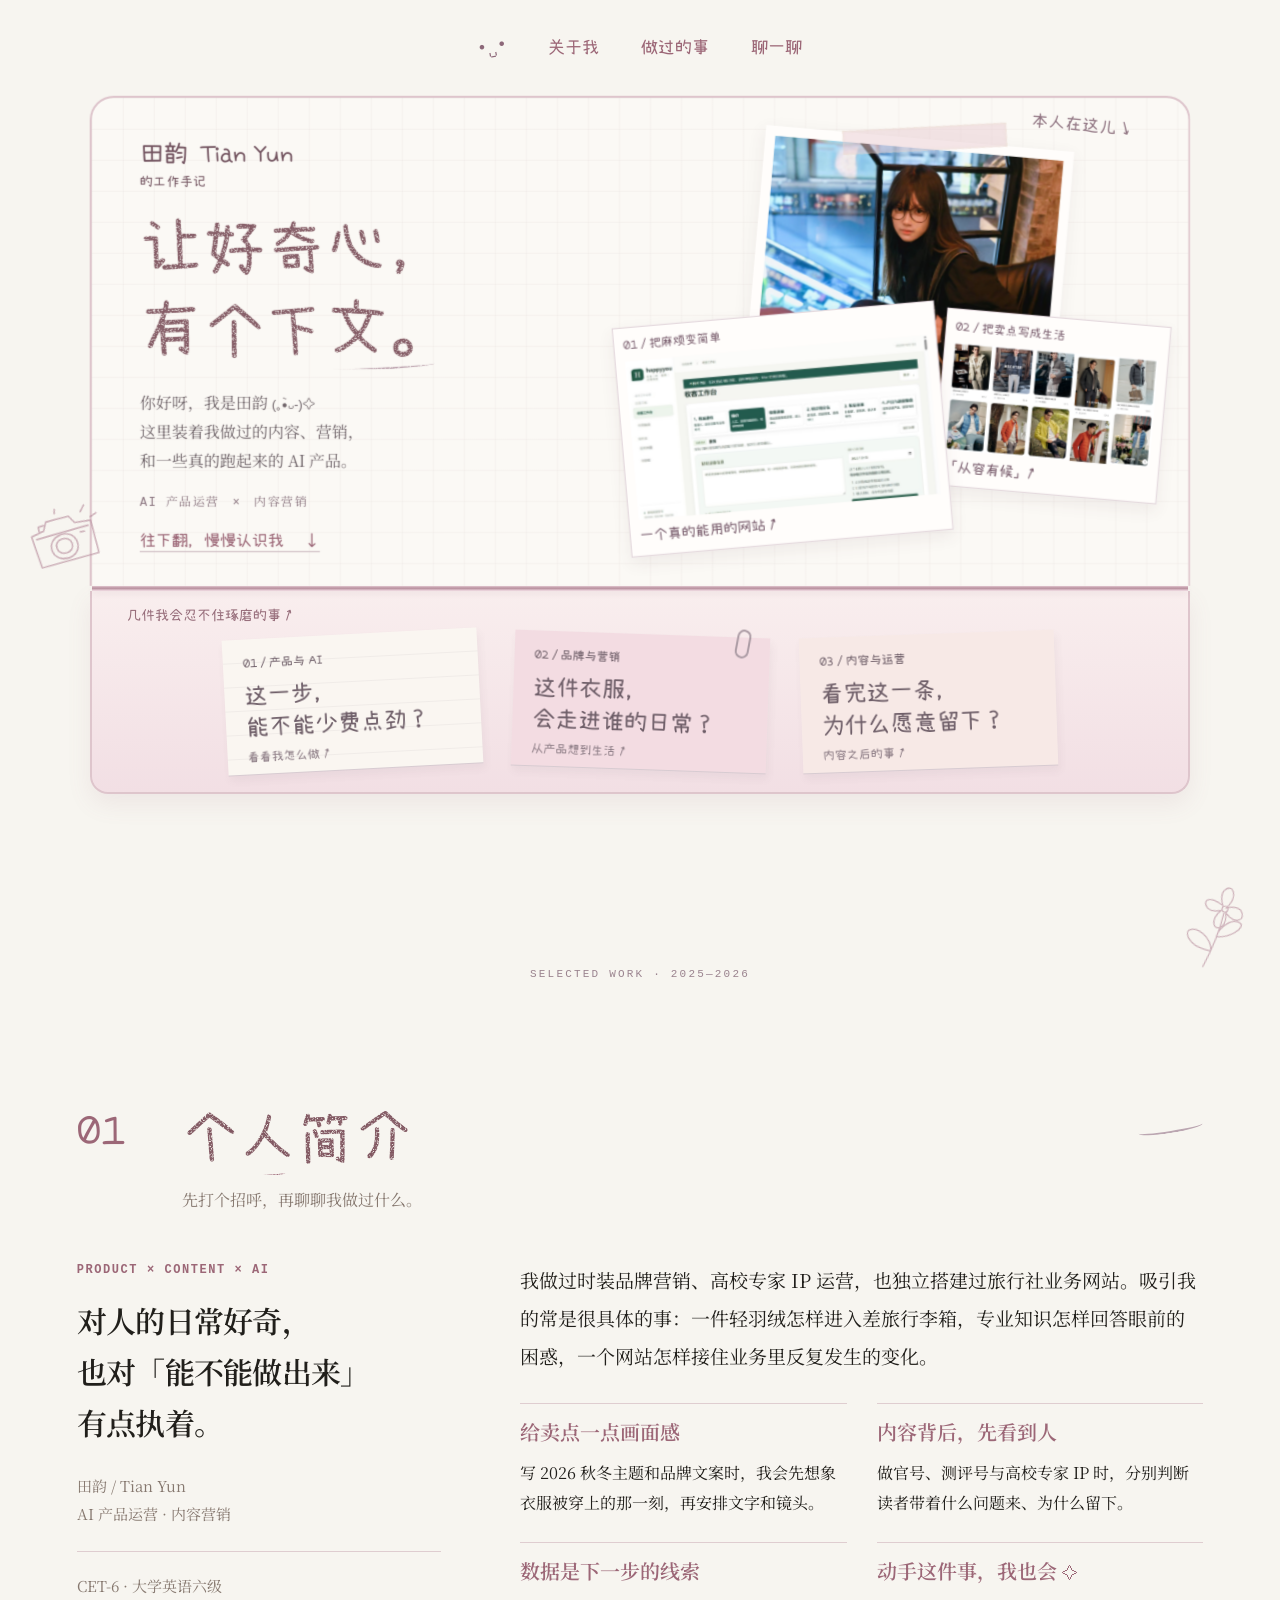
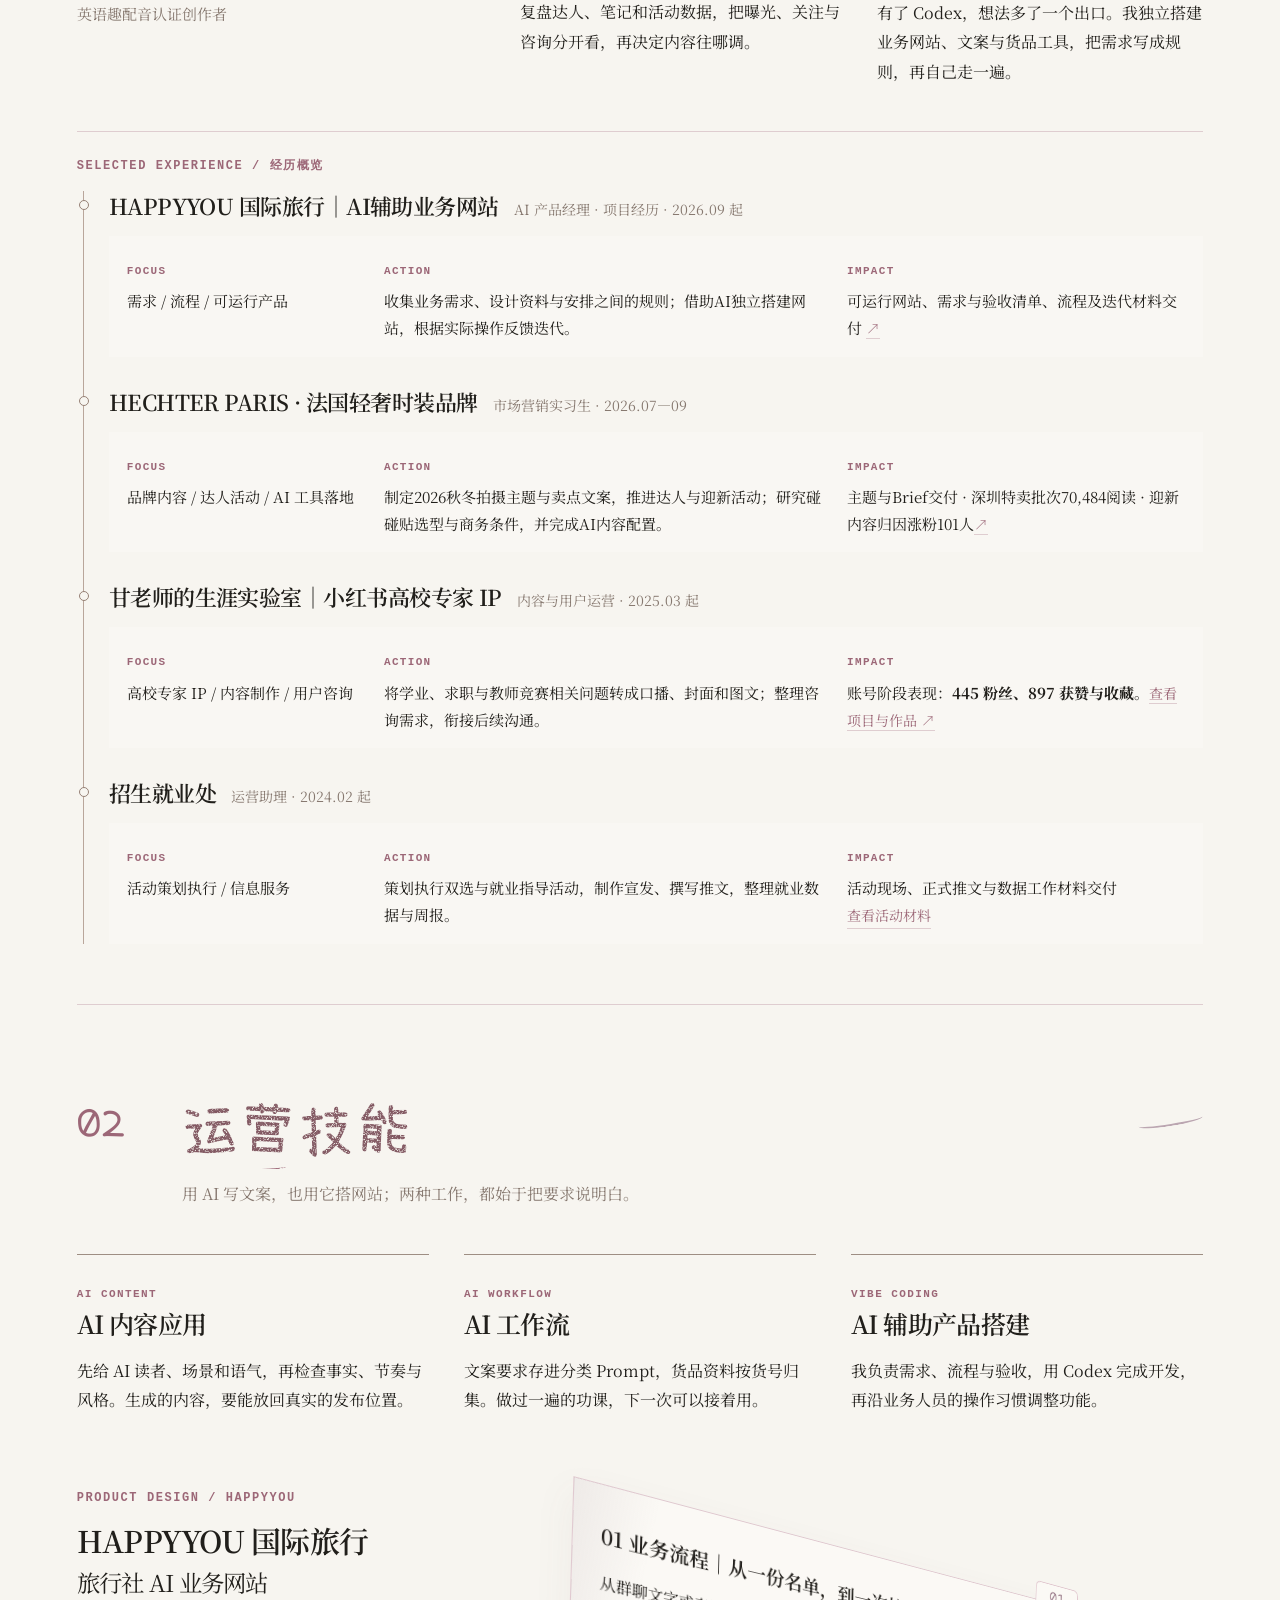
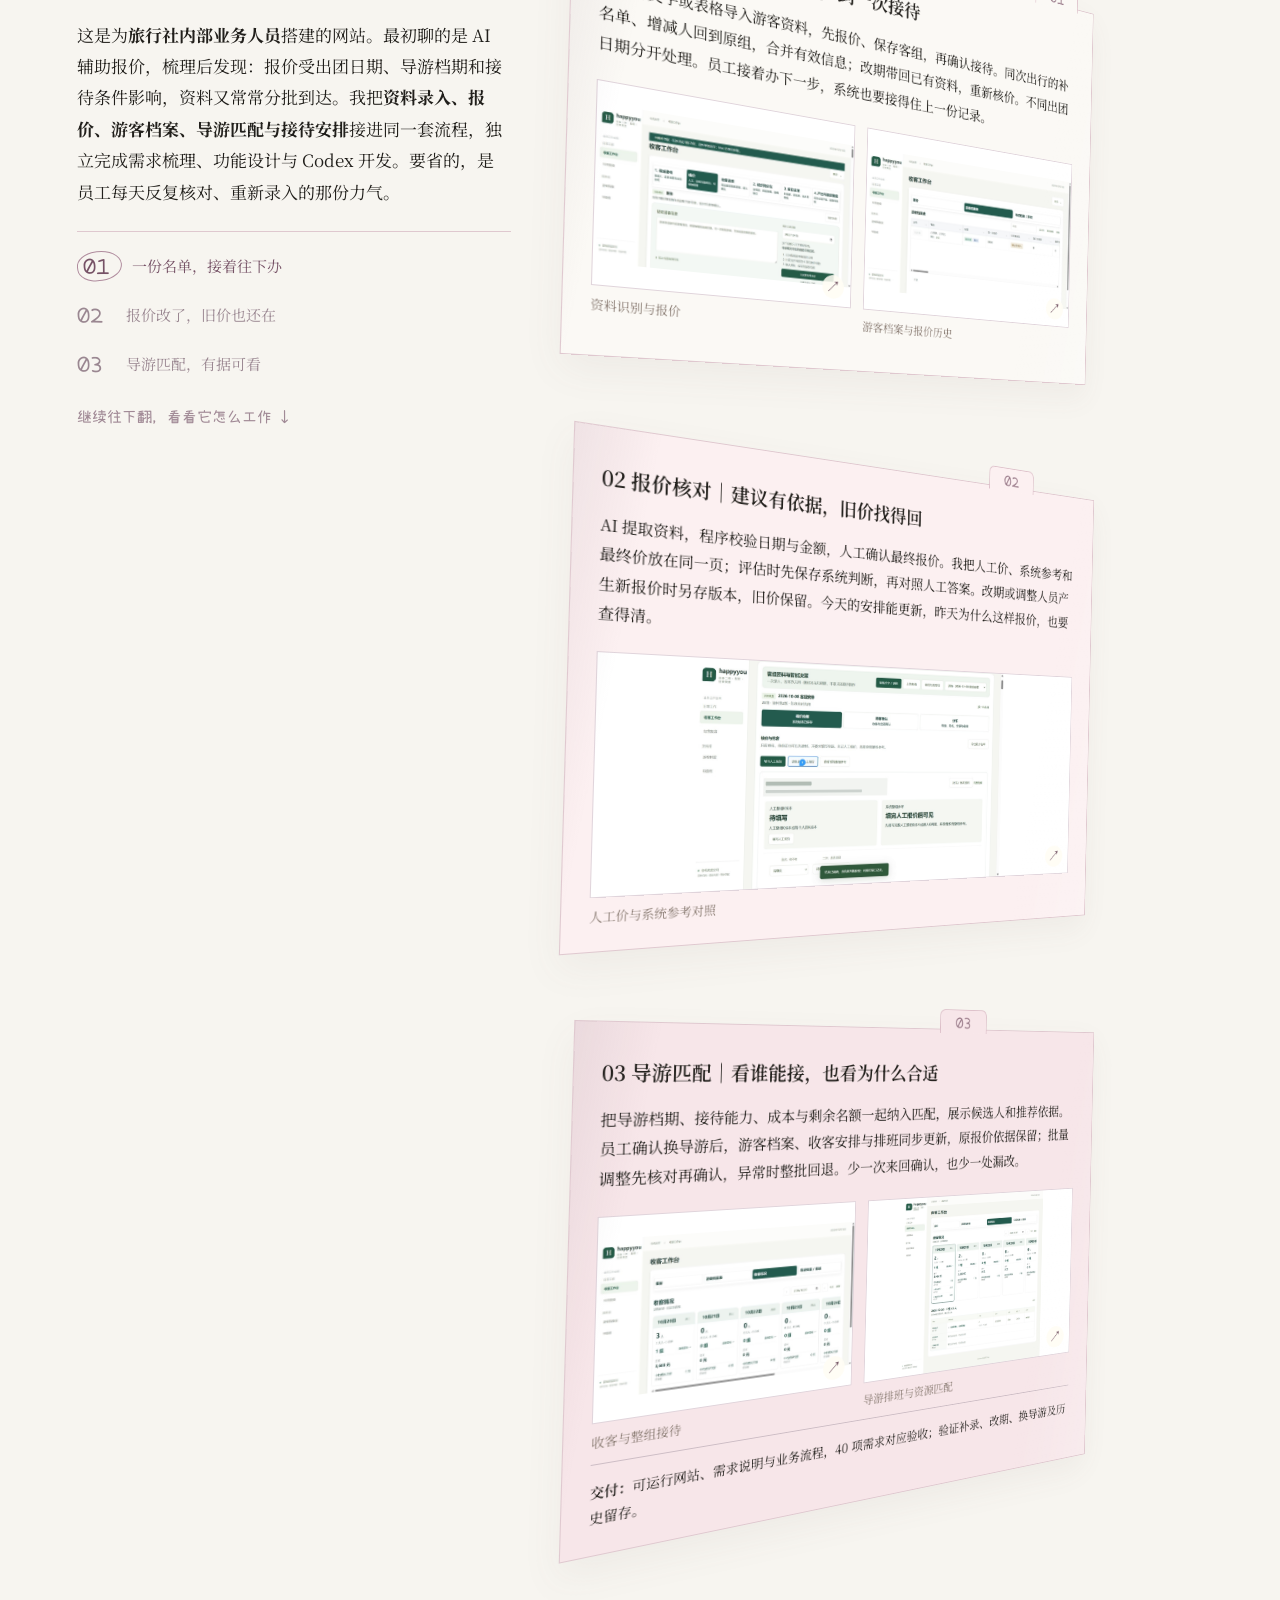
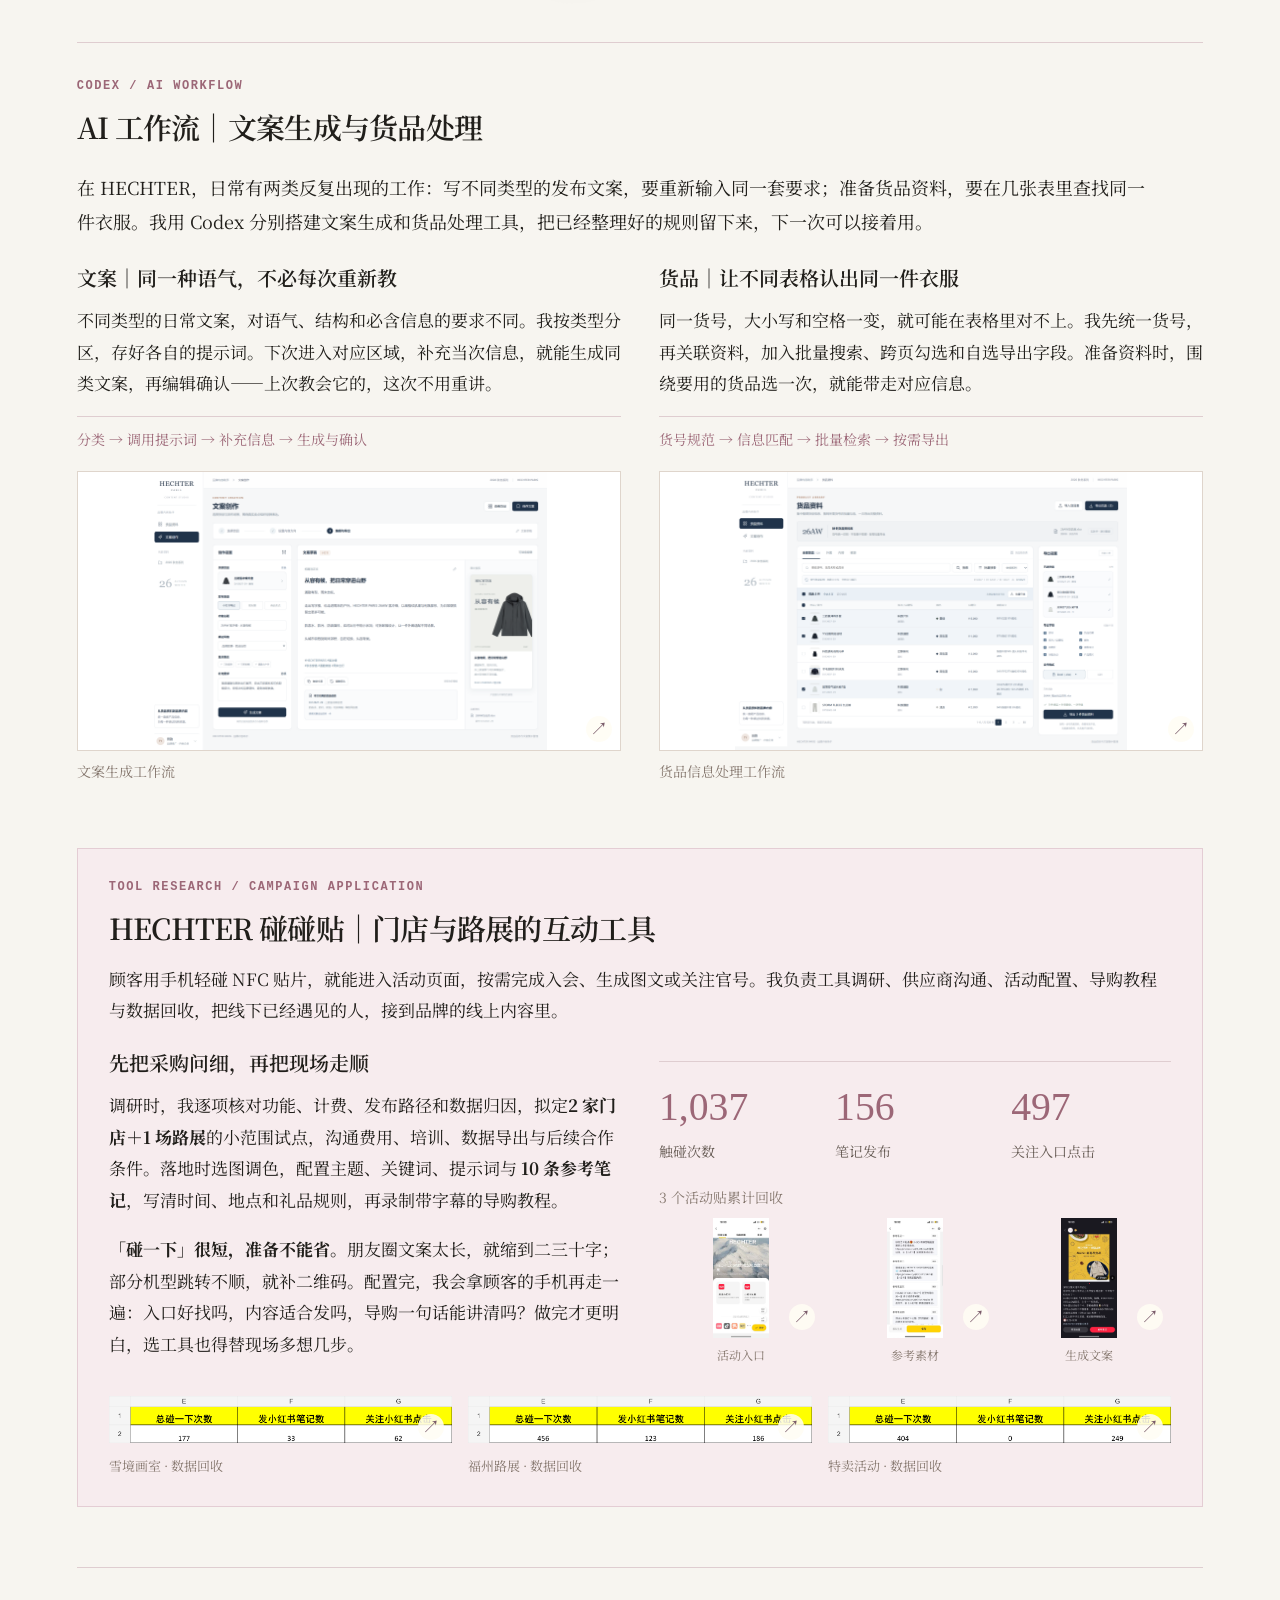
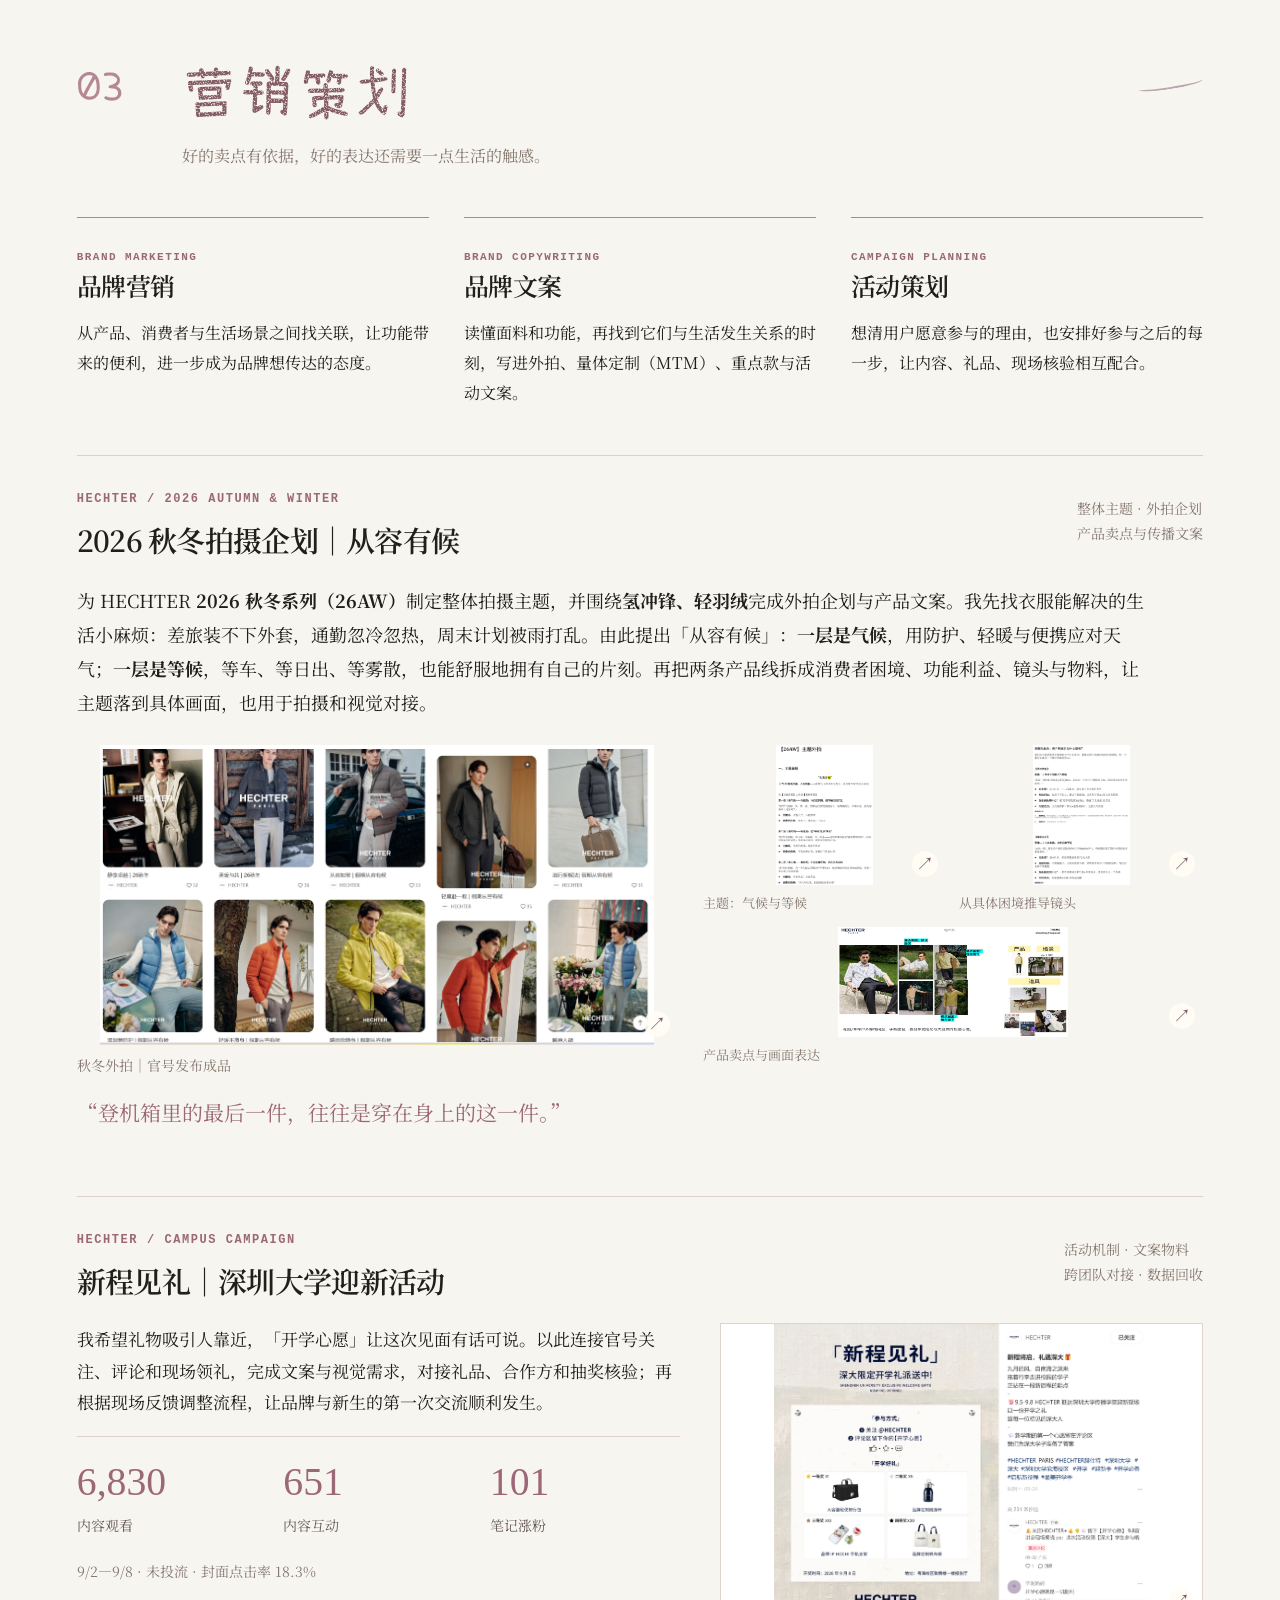
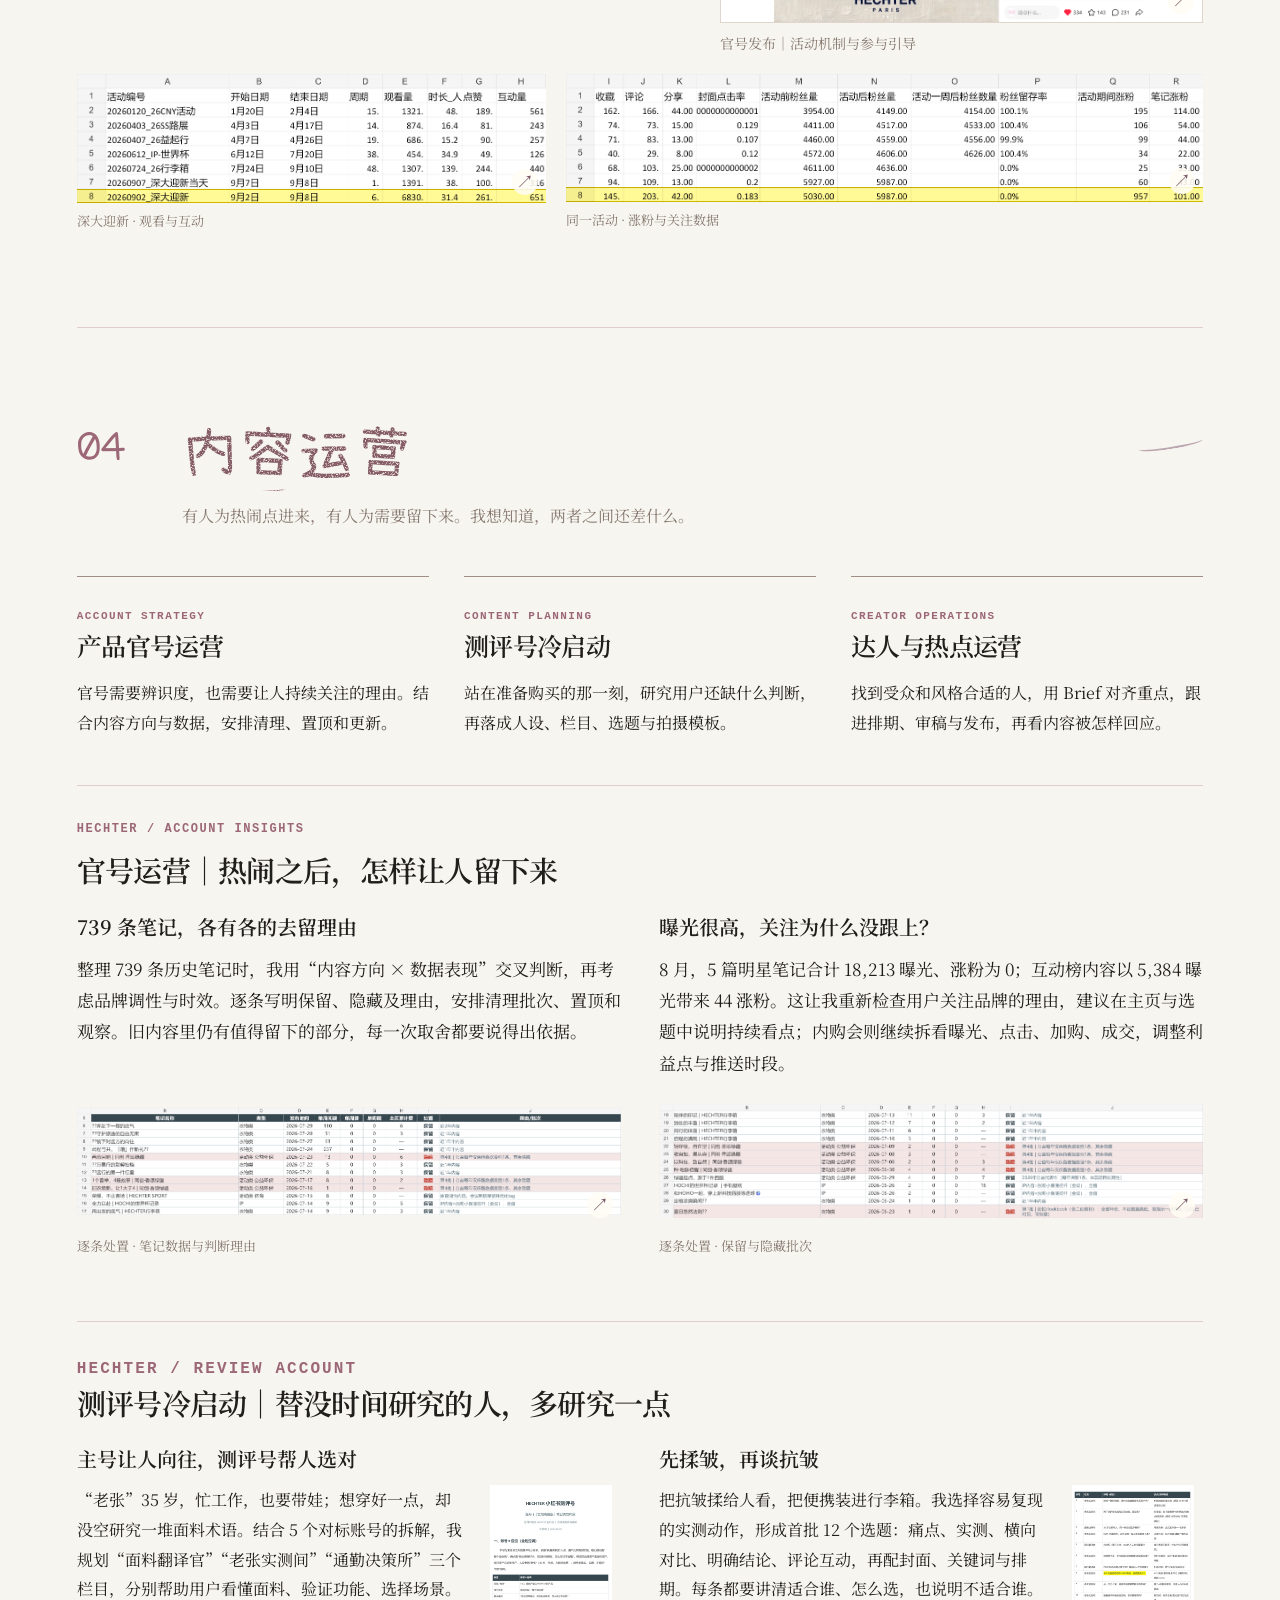
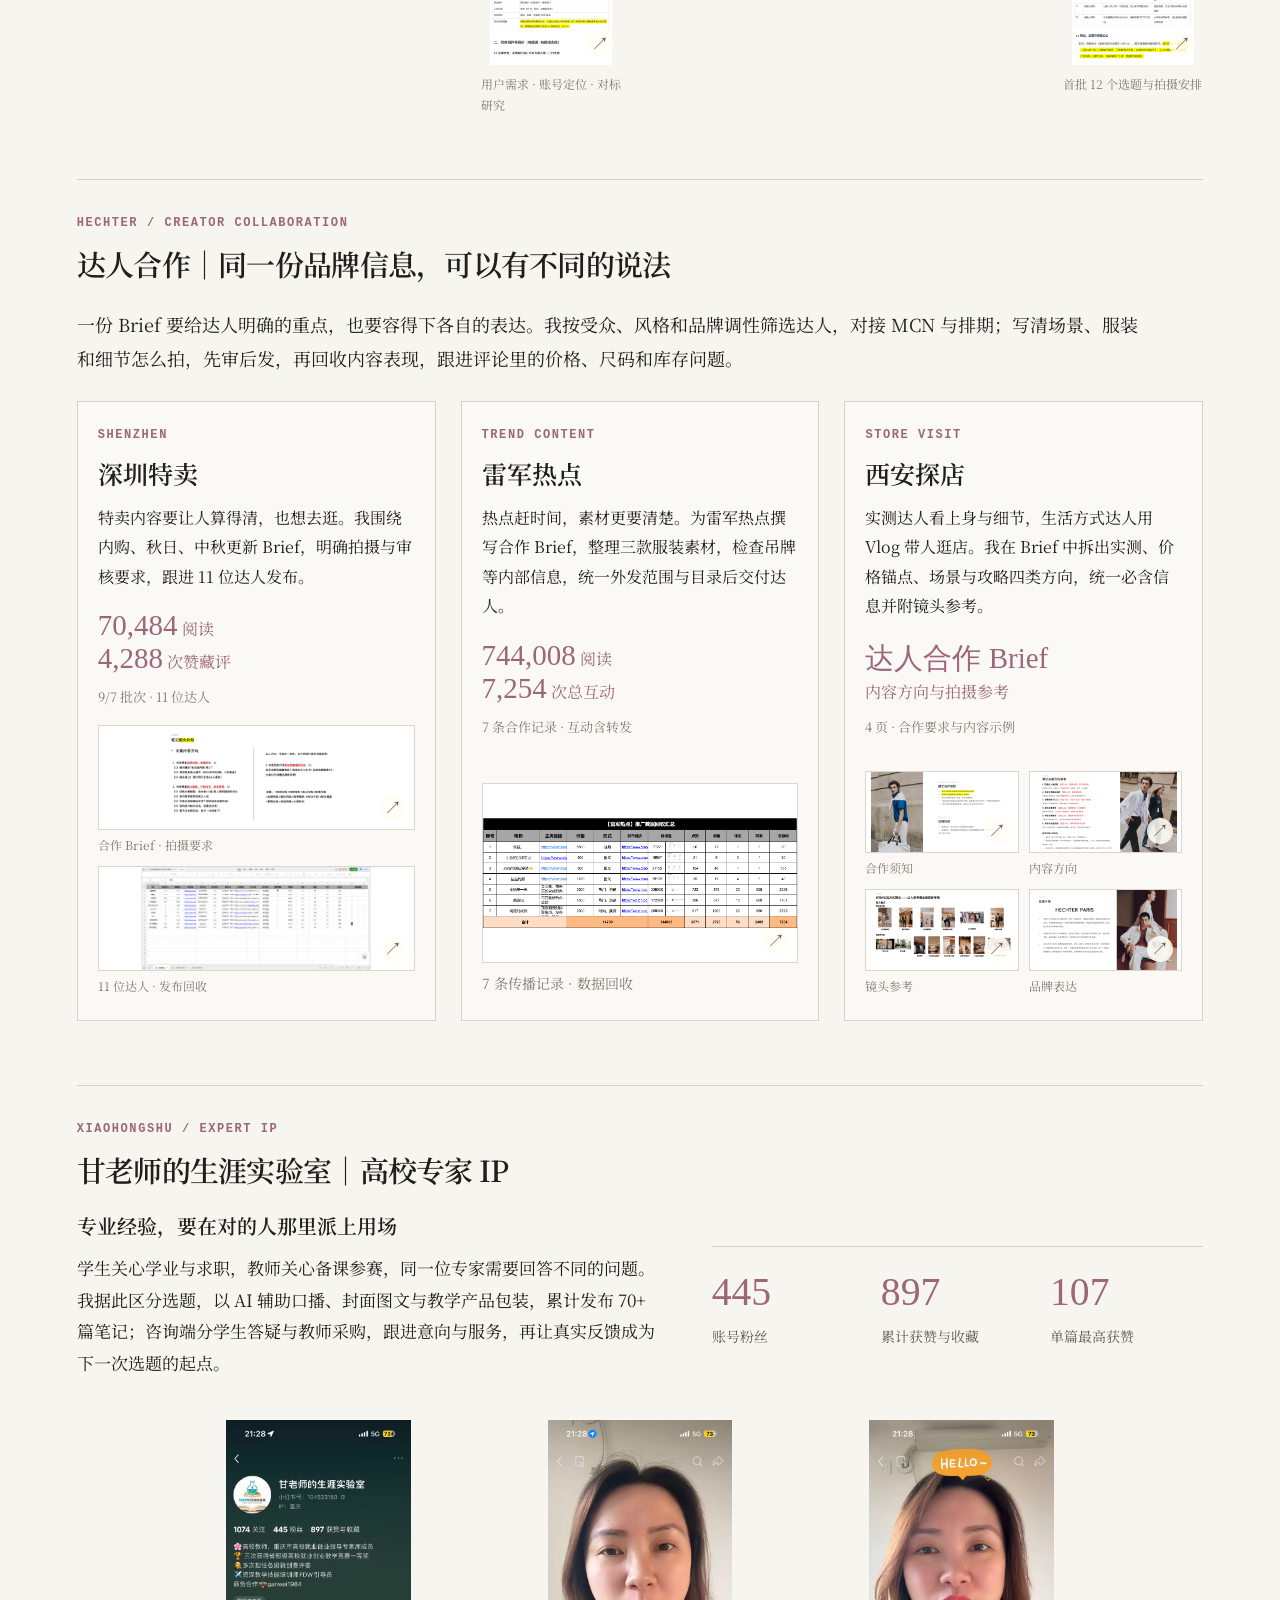
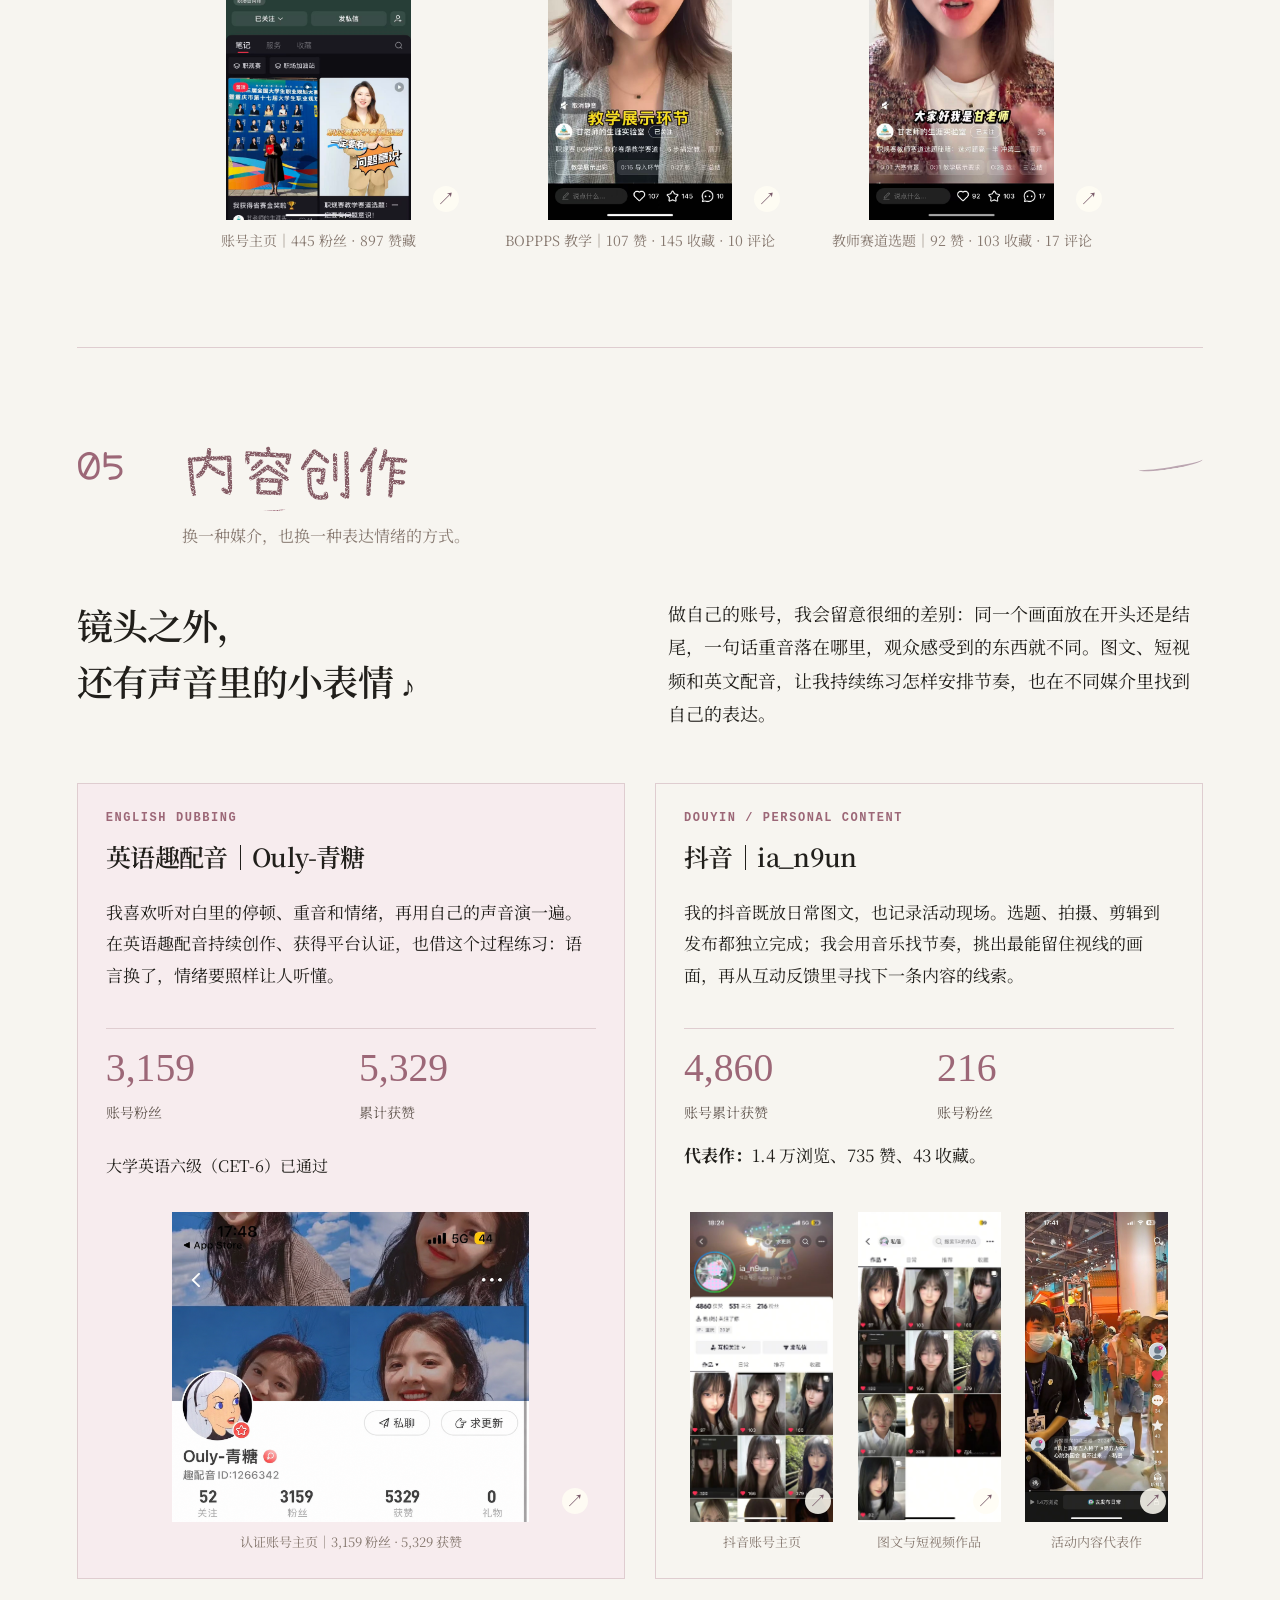
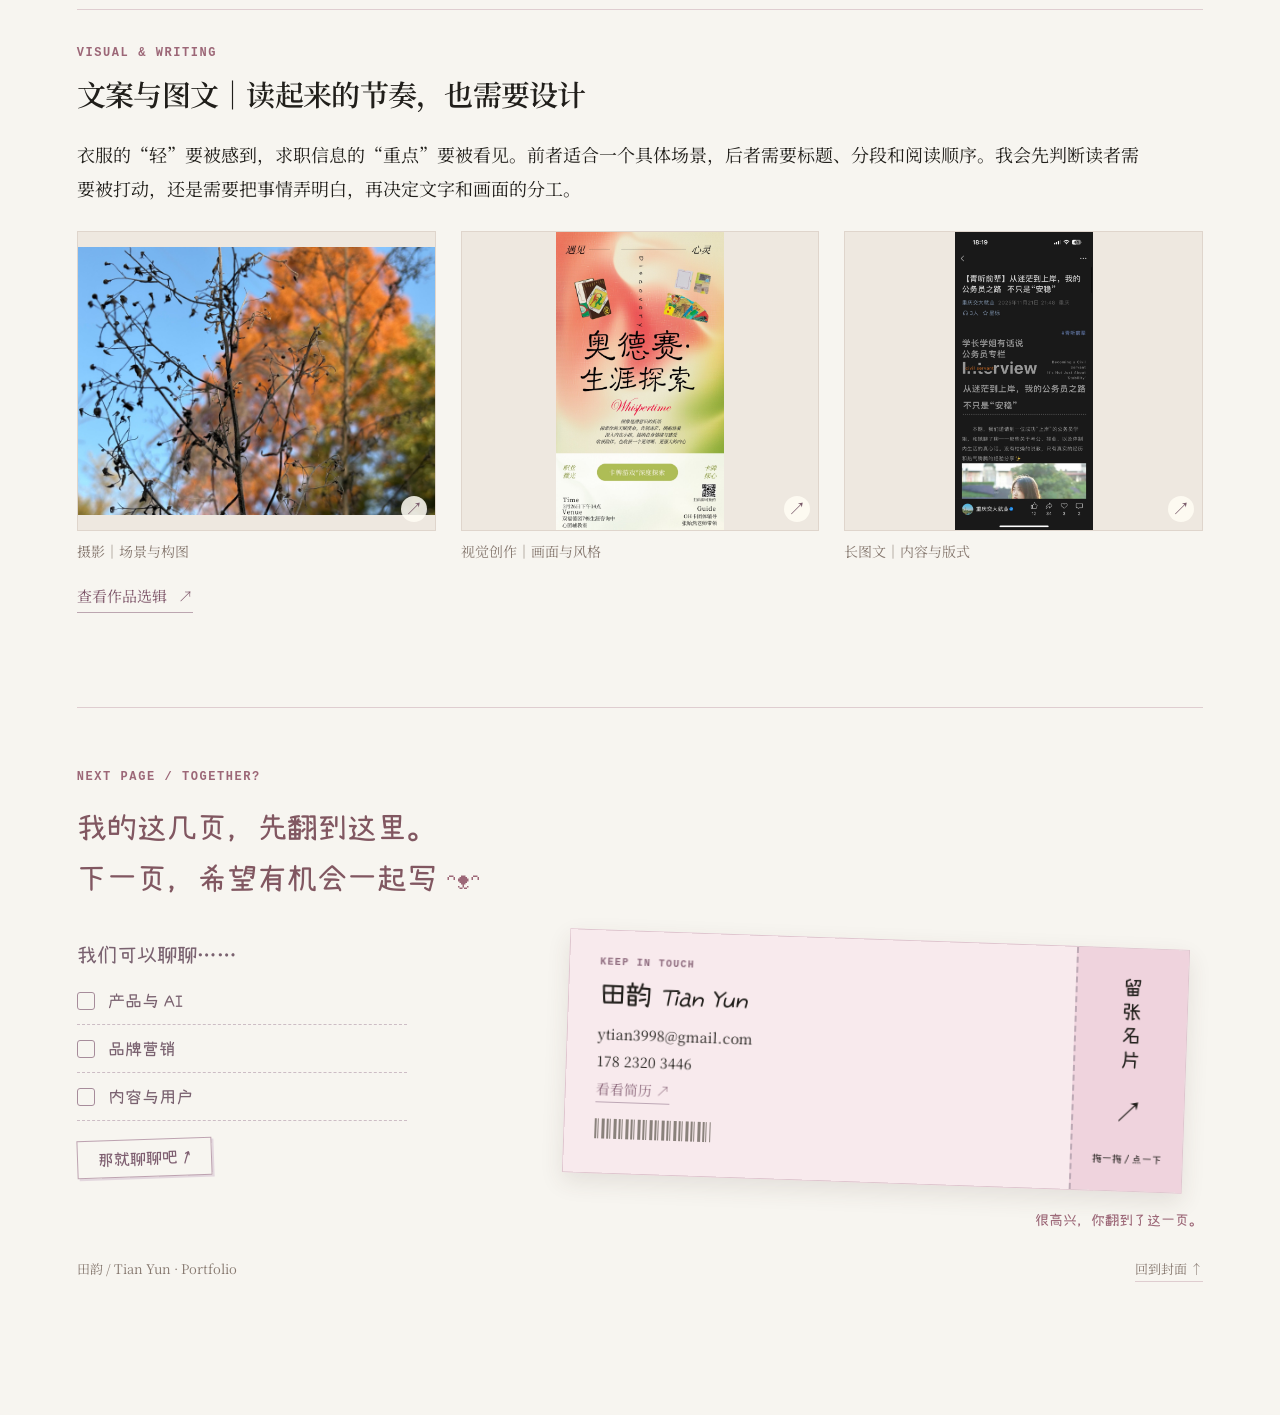
==== commit 0bd6a568: "Update portfolio 2026-11-23 17:29" ====
--- a/index.html
+++ b/index.html
@@ -1,5 +1,5 @@
 <!DOCTYPE html>
-<html lang="zh-CN"><head><meta charset="UTF-8"><meta name="viewport" content="width=device-width, initial-scale=1"><meta name="description" content="田韵的作品集：AI 产品、工作流、品牌营销与内容运营。"><title>田韵 Tian Yun｜作品集</title><link rel="stylesheet" href="assets/fonts.css?v=d12d746a4f6e0157"><link rel="stylesheet" href="revision12.css?v=d12d746a4f6e0157"><link rel="stylesheet" href="revision13.css?v=d12d746a4f6e0157"><link rel="stylesheet" href="revision14.css?v=d12d746a4f6e0157"><link rel="stylesheet" href="revision16.css?v=d12d746a4f6e0157"><link rel="stylesheet" href="revision17.css?v=d12d746a4f6e0157"><link rel="preload" href="assets/fonts/tian-notes.woff2?v=d12d746a4f6e0157" as="font" type="font/woff2" crossorigin="anonymous"><link rel="stylesheet" href="revision18.css?v=d12d746a4f6e0157"><meta name="portfolio-version" content="d12d746a4f6e0157"></head><body><div class="progress" aria-hidden="true"></div><nav class="chapter-nav" aria-label="章节导航"><a href="#profile">01 个人简介</a><a href="#skills">02 运营技能</a><a href="#marketing">03 营销策划</a><a href="#operations">04 内容运营</a><a href="#creative">05 内容创作</a></nav><header class="hero studio-hero closing-book" id="hello">
+<html lang="zh-CN"><head><meta charset="UTF-8"><meta name="viewport" content="width=device-width, initial-scale=1"><meta name="description" content="田韵的作品集：AI 产品与工作流、HECHTER 品牌营销、高校专家 IP 内容运营。"><title>田韵 Tian Yun｜作品集</title><link rel="stylesheet" href="assets/fonts.css?v=64f8e9fd233c9b9b"><link rel="stylesheet" href="revision12.css?v=64f8e9fd233c9b9b"><link rel="stylesheet" href="revision13.css?v=64f8e9fd233c9b9b"><link rel="stylesheet" href="revision14.css?v=64f8e9fd233c9b9b"><link rel="stylesheet" href="revision16.css?v=64f8e9fd233c9b9b"><link rel="stylesheet" href="revision17.css?v=64f8e9fd233c9b9b"><link rel="preload" href="assets/fonts/tian-notes.woff2?v=64f8e9fd233c9b9b" as="font" type="font/woff2" crossorigin="anonymous"><link rel="stylesheet" href="revision18.css?v=64f8e9fd233c9b9b"><meta name="portfolio-version" content="64f8e9fd233c9b9b"></head><body><div class="progress" aria-hidden="true"></div><nav class="chapter-nav" aria-label="章节导航"><a href="#profile">01 个人简介</a><a href="#skills">02 运营技能</a><a href="#marketing">03 营销策划</a><a href="#operations">04 内容运营</a><a href="#creative">05 内容创作</a></nav><header class="hero studio-hero closing-book" id="hello">
   <nav class="studio-nav" aria-label="首页导航">
     <a class="hello-face" href="#profile" aria-label="认识田韵"><span class="eye">•</span><span class="smile">ᴗ</span><span class="eye">•</span></a>
     <a href="#profile">关于我</a><a href="#skills">做过的事</a><a href="#contact">聊一聊</a>
@@ -49,4 +49,4 @@
 <p id="ticket-status" class="ticket-status" role="status" aria-live="polite">很高兴，你翻到了这一页。</p>
 <p class="footer-note">田韵 / Tian Yun · Portfolio <a href="#hello">回到封面 ↑</a></p></footer></main>
 <dialog id="gallery-dialog" aria-labelledby="gallery-title"><div class="dialog-top"><div><span class="eyebrow">PROJECT EVIDENCE</span><h2 id="gallery-title"></h2></div><button type="button" class="close-dialog" aria-label="关闭图片">×</button></div><div class="gallery-toolbar"><button type="button" id="gallery-prev" aria-label="上一页">←</button><span id="gallery-count" aria-live="polite"></span><button type="button" id="gallery-next" aria-label="下一页">→</button><button type="button" id="gallery-zoom">放大阅读</button><a id="gallery-original" target="_blank" rel="noopener">打开原图 ↗</a></div><div id="gallery-stage"><div id="gallery-frame"><img id="gallery-image" alt=""><span id="gallery-highlight" hidden aria-hidden="true"></span></div></div><p id="gallery-caption"></p><div id="gallery-thumbs" aria-label="选择页面"></div></dialog>
-<dialog id="resume-dialog" aria-labelledby="resume-title"><div class="dialog-top"><div><span class="eyebrow">RESUME</span><h2 id="resume-title">田韵 · 简历</h2></div><button type="button" class="close-dialog" aria-label="关闭简历">×</button></div><div class="resume-tabs"><button type="button" data-resume-tab="product">AI 产品运营</button><button type="button" data-resume-tab="marketing">内容营销</button><a id="resume-pdf" target="_blank" rel="noopener">打开 PDF ↗</a><a id="resume-docx" download>下载 Word ↗</a></div><div class="resume-preview"><img id="resume-image" alt="简历预览"></div></dialog><script type="application/json" id="gallery-data">{"happy":{"title":"HAPPYYOU｜产品界面","items":[{"src":"assets/ai7-quote-full.jpg","caption":"资料录入与报价：保留出团日期，确认后写入档案。"},{"src":"assets/ai7-archive-full.jpg","caption":"游客档案：接续已有资料，减少分批补录时的信息重复。"},{"src":"assets/ai7-intake-full.jpg","caption":"当前接待安排：改期、人员调整与关联信息同步。"},{"src":"assets/ai7-scheduled-full.jpg","caption":"按日期查看安排与可用资源。"},{"src":"assets/ai7-compare-full.jpg","caption":"操作验证：检查关联变更与报价记录。"}]},"workflow":{"title":"AI 工作流｜文案生成与货品处理","items":[{"src":"assets/r9-goods-copy.png","caption":"文案生成：按内容类型保存提示词，复用表达要求。"},{"src":"assets/r9-goods-library.png","caption":"货品处理：规范货号、批量检索与按字段导出。"}]},"nfc":{"title":"碰碰贴｜活动配置与数据回收","items":[{"src":"assets/r9-nfc-settings.jpg","caption":"活动配置：连接官号关注与小红书内容发布。"},{"src":"assets/r9-nfc-references.jpg","caption":"内容设置：为活动准备参考笔记与表达要求。"},{"src":"assets/r9-nfc-draft.jpg","caption":"生成效果：用户确认图文后发布。"},{"src":"assets/r9-snow-published.png","caption":"雪境画室｜官号活动成品。"},{"src":"assets/r11-nfc-1.png","caption":"雪境画室：177 次触碰、33 篇笔记、62 次关注入口点击。"},{"src":"assets/r11-nfc-2.png","caption":"福州路展：456 次触碰、123 篇笔记、186 次关注入口点击。"},{"src":"assets/r11-nfc-3.png","caption":"特卖活动：404 次触碰、249 次关注入口点击。"}]},"shoot":{"title":"26AW｜主题、外拍企划与发布成品","items":[{"src":"assets/r9-aw-published.png","caption":"秋冬外拍｜官号发布成品。"},{"src":"assets/r11-shoot-1.png","caption":"外拍企划 P1｜“从容有候”主题与气候、等候的双重表达。","crop":[126,128,1063,1493,1191,1684]},{"src":"assets/r11-shoot-2.png","caption":"外拍企划 P2｜从场景到消费者困境，确定产品分线。","crop":[125,124,1066,1546,1191,1684]},{"src":"assets/r11-shoot-3.png","caption":"外拍企划 P3｜消费者困境、功能利益与镜头方向。","crop":[125,199,1060,1550,1191,1684]},{"src":"assets/r11-shoot-4.png","caption":"外拍企划 P4｜差旅、运动与温差场景的传播话术。","crop":[125,122,1063,1553,1191,1684]},{"src":"assets/hechter-shoot-4.jpg","caption":"26AW 拍摄企划｜主题与视觉方向。","crop":[68,41,1551,1001,1600,1001]},{"src":"assets/hechter-shoot-8.jpg","caption":"26AW 拍摄企划｜产品卖点与画面表达。","crop":[57,43,1586,971,1600,1001]}]},"campus":{"title":"深圳大学迎新｜活动内容与原表数据","items":[{"src":"assets/r9-campus-published.png","caption":"“新程见礼”｜官号发布内容与活动参与方式。"},{"src":"assets/r9-campus-source-left.png","caption":"第 8 行｜9/2—9/8 深大迎新，6,830 观看、651 互动。","highlight":[256,32,288]},{"src":"assets/r9-campus-source-right.png","caption":"第 8 行｜同一活动内容的笔记涨粉指标为 101。","highlight":[256,32,288]},{"src":"assets/r9-campus-source.png","caption":"深大迎新活动原表全列｜荧光标记第 8 行。","highlight":[256,32,288]}]},"shenzhen":{"title":"深圳特卖｜正式 Brief 与传播回收","items":[{"src":"assets/r11-shenzhen-brief-2.png","caption":"Brief P2｜拍摄、返图、审核与发布要求。"},{"src":"assets/r11-shenzhen-brief-3.png","caption":"Brief P3｜活动信息、优惠与到场安排。"},{"src":"assets/r11-shenzhen-brief-4.png","caption":"Brief P4｜按创作方向组织产品与活动信息。"},{"src":"assets/r5-shenzhen-recovery-full.png","caption":"9/7 发布批次｜11 位达人，70,484 阅读、4,288 次赞藏评。"}]},"lei":{"title":"雷军热点｜传播数据回收","items":[{"src":"assets/r9-lei-recovery.png","caption":"项目回收｜7 条合作记录，744,008 阅读、7,254 次总互动（含转发）。"}]},"xian":{"title":"西安探店｜达人合作 Brief","items":[{"src":"assets/r11-xian-cooperation-2.png","caption":"合作 Brief P2｜合作须知与门店信息。"},{"src":"assets/r11-xian-cooperation-3.png","caption":"合作 Brief P3｜六类内容方向与必含信息。"},{"src":"assets/r11-xian-cooperation-4.png","caption":"合作 Brief P4｜人物、商品与空间镜头参考。"},{"src":"assets/r11-xian-cooperation-5.png","caption":"合作 Brief P5｜品牌表达口径。"}]},"account":{"title":"官号内容清理｜逐条笔记处置明细","items":[{"src":"assets/r14-account-latest.png","caption":"逐条处置 · 第 6—17 行｜笔记、阅读互动、处置与理由。"},{"src":"assets/r14-account-detail.png","caption":"逐条处置 · 第 18—30 行｜对应笔记保留与隐藏批次。"}]},"gan":{"title":"甘老师的生涯实验室｜高校专家 IP","items":[{"src":"assets/r13-gan-profile.jpg","caption":"甘老师的生涯实验室｜445 粉丝、897 累计获赞与收藏。"},{"src":"assets/r13-gan-boppps.jpg","caption":"BOPPPS 教学主题｜107 赞、145 收藏、10 评论。"},{"src":"assets/r13-gan-topic.jpg","caption":"教师赛道选题主题｜92 赞、103 收藏、17 评论。"}]},"english":{"title":"英语趣配音｜Ouly-青糖","items":[{"src":"assets/r16-english-profile.png","caption":"英语趣配音认证账号 Ouly-青糖｜3,159 粉丝 · 5,329 获赞。"}]},"douyin":{"title":"抖音 ia_n9un｜账号与创作作品","items":[{"src":"assets/r9-douyin-profile.jpg","caption":"账号主页｜累计获赞 4,860，粉丝 216。"},{"src":"assets/r9-douyin-works.jpg","caption":"个人图文与短视频｜选题、拍摄、剪辑与发布。"},{"src":"assets/p07-04.jpg","caption":"代表作｜1.4 万浏览、735 赞、34 评论、43 收藏。"}]},"writing":{"title":"视觉与文字｜个人作品选辑","items":[{"src":"assets/p08-00.jpg","caption":"摄影作品｜构图与场景记录。"},{"src":"assets/p09-00.jpg","caption":"视觉创作｜画面组织与风格表达。"},{"src":"assets/p10-02.jpg","caption":"求职主题长图文｜信息顺序、分段与版式。"},{"src":"assets/p10-00.jpg","caption":"图文作品｜将内容组织为可连续阅读的版面。"}]},"support":{"title":"招生就业处｜活动与信息服务","items":[{"src":"assets/p06-02.jpg","caption":"就业活动现场｜宣发与服务点位进入实际执行。"}]},"review":{"title":"HECHTER 测评号｜账号定位与首批内容","items":[{"src":"assets/hechter-review-1.jpg","caption":"账号定位｜购买阶段的用户需求、老张人设与对标研究。","crop":[95,100,1045,1500,1132,1600]},{"src":"assets/hechter-review-6.jpg","caption":"首批选题｜12 个选题、实测动作与拍摄安排。","crop":[95,100,1045,1500,1132,1600]}]}}</script><script src="revision12.js?v=d12d746a4f6e0157"></script><script src="revision16.js?v=d12d746a4f6e0157"></script><script src="revision17.js?v=d12d746a4f6e0157"></script><script src="revision18.js?v=d12d746a4f6e0157"></script><script src="live-update.js?v=d12d746a4f6e0157"></script></body></html>+<dialog id="resume-dialog" aria-labelledby="resume-title"><div class="dialog-top"><div><span class="eyebrow">RESUME</span><h2 id="resume-title">田韵 · 简历</h2></div><button type="button" class="close-dialog" aria-label="关闭简历">×</button></div><div class="resume-tabs"><button type="button" data-resume-tab="product">AI 产品运营</button><button type="button" data-resume-tab="marketing">内容营销</button><a id="resume-pdf" target="_blank" rel="noopener">打开 PDF ↗</a><a id="resume-docx" download>下载 Word ↗</a></div><div class="resume-preview"><img id="resume-image" alt="简历预览"></div></dialog><script type="application/json" id="gallery-data">{"happy":{"title":"HAPPYYOU｜产品界面","items":[{"src":"assets/ai7-quote-full.jpg","caption":"资料录入与报价：保留出团日期，确认后写入档案。"},{"src":"assets/ai7-archive-full.jpg","caption":"游客档案：接续已有资料，减少分批补录时的信息重复。"},{"src":"assets/ai7-intake-full.jpg","caption":"当前接待安排：改期、人员调整与关联信息同步。"},{"src":"assets/ai7-scheduled-full.jpg","caption":"按日期查看安排与可用资源。"},{"src":"assets/ai7-compare-full.jpg","caption":"操作验证：检查关联变更与报价记录。"}]},"workflow":{"title":"AI 工作流｜文案生成与货品处理","items":[{"src":"assets/r9-goods-copy.png","caption":"文案生成：按内容类型保存提示词，复用表达要求。"},{"src":"assets/r9-goods-library.png","caption":"货品处理：规范货号、批量检索与按字段导出。"}]},"nfc":{"title":"碰碰贴｜活动配置与数据回收","items":[{"src":"assets/r9-nfc-settings.jpg","caption":"活动配置：连接官号关注与小红书内容发布。"},{"src":"assets/r9-nfc-references.jpg","caption":"内容设置：为活动准备参考笔记与表达要求。"},{"src":"assets/r9-nfc-draft.jpg","caption":"生成效果：用户确认图文后发布。"},{"src":"assets/r9-snow-published.png","caption":"雪境画室｜官号活动成品。"},{"src":"assets/r11-nfc-1.png","caption":"雪境画室：177 次触碰、33 篇笔记、62 次关注入口点击。"},{"src":"assets/r11-nfc-2.png","caption":"福州路展：456 次触碰、123 篇笔记、186 次关注入口点击。"},{"src":"assets/r11-nfc-3.png","caption":"特卖活动：404 次触碰、249 次关注入口点击。"}]},"shoot":{"title":"HECHTER 2026 秋冬｜主题、外拍企划与发布成品","items":[{"src":"assets/r9-aw-published.png","caption":"秋冬外拍｜官号发布成品。"},{"src":"assets/r11-shoot-1.png","caption":"外拍企划 P1｜“从容有候”主题与气候、等候的双重表达。","crop":[126,128,1063,1493,1191,1684]},{"src":"assets/r11-shoot-2.png","caption":"外拍企划 P2｜从场景到消费者困境，确定产品分线。","crop":[125,124,1066,1546,1191,1684]},{"src":"assets/r11-shoot-3.png","caption":"外拍企划 P3｜消费者困境、功能利益与镜头方向。","crop":[125,199,1060,1550,1191,1684]},{"src":"assets/r11-shoot-4.png","caption":"外拍企划 P4｜差旅、运动与温差场景的传播话术。","crop":[125,122,1063,1553,1191,1684]},{"src":"assets/hechter-shoot-4.jpg","caption":"2026 秋冬拍摄企划｜主题与视觉方向。","crop":[68,41,1551,1001,1600,1001]},{"src":"assets/hechter-shoot-8.jpg","caption":"2026 秋冬拍摄企划｜产品卖点与画面表达。","crop":[57,43,1586,971,1600,1001]}]},"campus":{"title":"深圳大学迎新｜活动内容与原表数据","items":[{"src":"assets/r9-campus-published.png","caption":"“新程见礼”｜官号发布内容与活动参与方式。"},{"src":"assets/r9-campus-source-left.png","caption":"第 8 行｜9/2—9/8 深大迎新，6,830 观看、651 互动。","highlight":[256,32,288]},{"src":"assets/r9-campus-source-right.png","caption":"第 8 行｜同一活动内容的笔记涨粉指标为 101。","highlight":[256,32,288]},{"src":"assets/r9-campus-source.png","caption":"深大迎新活动原表全列｜荧光标记第 8 行。","highlight":[256,32,288]}]},"shenzhen":{"title":"深圳特卖｜正式 Brief 与传播回收","items":[{"src":"assets/r11-shenzhen-brief-2.png","caption":"Brief P2｜拍摄、返图、审核与发布要求。"},{"src":"assets/r11-shenzhen-brief-3.png","caption":"Brief P3｜活动信息、优惠与到场安排。"},{"src":"assets/r11-shenzhen-brief-4.png","caption":"Brief P4｜按创作方向组织产品与活动信息。"},{"src":"assets/r5-shenzhen-recovery-full.png","caption":"9/7 发布批次｜11 位达人，70,484 阅读、4,288 次赞藏评。"}]},"lei":{"title":"雷军热点｜传播数据回收","items":[{"src":"assets/r9-lei-recovery.png","caption":"项目回收｜7 条合作记录，744,008 阅读、7,254 次总互动（含转发）。"}]},"xian":{"title":"西安探店｜达人合作 Brief","items":[{"src":"assets/r11-xian-cooperation-2.png","caption":"合作 Brief P2｜合作须知与门店信息。"},{"src":"assets/r11-xian-cooperation-3.png","caption":"合作 Brief P3｜六类内容方向与必含信息。"},{"src":"assets/r11-xian-cooperation-4.png","caption":"合作 Brief P4｜人物、商品与空间镜头参考。"},{"src":"assets/r11-xian-cooperation-5.png","caption":"合作 Brief P5｜品牌表达口径。"}]},"account":{"title":"官号内容清理｜逐条笔记处置明细","items":[{"src":"assets/r14-account-latest.png","caption":"逐条处置 · 第 6—17 行｜笔记、阅读互动、处置与理由。"},{"src":"assets/r14-account-detail.png","caption":"逐条处置 · 第 18—30 行｜对应笔记保留与隐藏批次。"}]},"gan":{"title":"甘老师的生涯实验室｜高校专家 IP","items":[{"src":"assets/r13-gan-profile.jpg","caption":"甘老师的生涯实验室｜445 粉丝、897 累计获赞与收藏。"},{"src":"assets/r13-gan-boppps.jpg","caption":"BOPPPS 教学主题｜107 赞、145 收藏、10 评论。"},{"src":"assets/r13-gan-topic.jpg","caption":"教师赛道选题主题｜92 赞、103 收藏、17 评论。"}]},"english":{"title":"英语趣配音｜Ouly-青糖","items":[{"src":"assets/r16-english-profile.png","caption":"英语趣配音认证账号 Ouly-青糖｜3,159 粉丝 · 5,329 获赞。"}]},"douyin":{"title":"抖音 ia_n9un｜账号与创作作品","items":[{"src":"assets/r9-douyin-profile.jpg","caption":"账号主页｜累计获赞 4,860，粉丝 216。"},{"src":"assets/r9-douyin-works.jpg","caption":"个人图文与短视频｜选题、拍摄、剪辑与发布。"},{"src":"assets/p07-04.jpg","caption":"代表作｜1.4 万浏览、735 赞、34 评论、43 收藏。"}]},"writing":{"title":"视觉与文字｜个人作品选辑","items":[{"src":"assets/p08-00.jpg","caption":"摄影作品｜构图与场景记录。"},{"src":"assets/p09-00.jpg","caption":"视觉创作｜画面组织与风格表达。"},{"src":"assets/p10-02.jpg","caption":"求职主题长图文｜信息顺序、分段与版式。"},{"src":"assets/p10-00.jpg","caption":"图文作品｜将内容组织为可连续阅读的版面。"}]},"support":{"title":"招生就业处｜活动与信息服务","items":[{"src":"assets/p06-02.jpg","caption":"就业活动现场｜宣发与服务点位进入实际执行。"}]},"review":{"title":"HECHTER 测评号｜账号定位与首批内容","items":[{"src":"assets/hechter-review-1.jpg","caption":"账号定位｜购买阶段的用户需求、老张人设与对标研究。","crop":[95,100,1045,1500,1132,1600]},{"src":"assets/hechter-review-6.jpg","caption":"首批选题｜12 个选题、实测动作与拍摄安排。","crop":[95,100,1045,1500,1132,1600]}]}}</script><script src="revision12.js?v=64f8e9fd233c9b9b"></script><script src="revision16.js?v=64f8e9fd233c9b9b"></script><script src="revision17.js?v=64f8e9fd233c9b9b"></script><script src="revision18.js?v=64f8e9fd233c9b9b"></script><script src="live-update.js?v=64f8e9fd233c9b9b"></script></body></html>
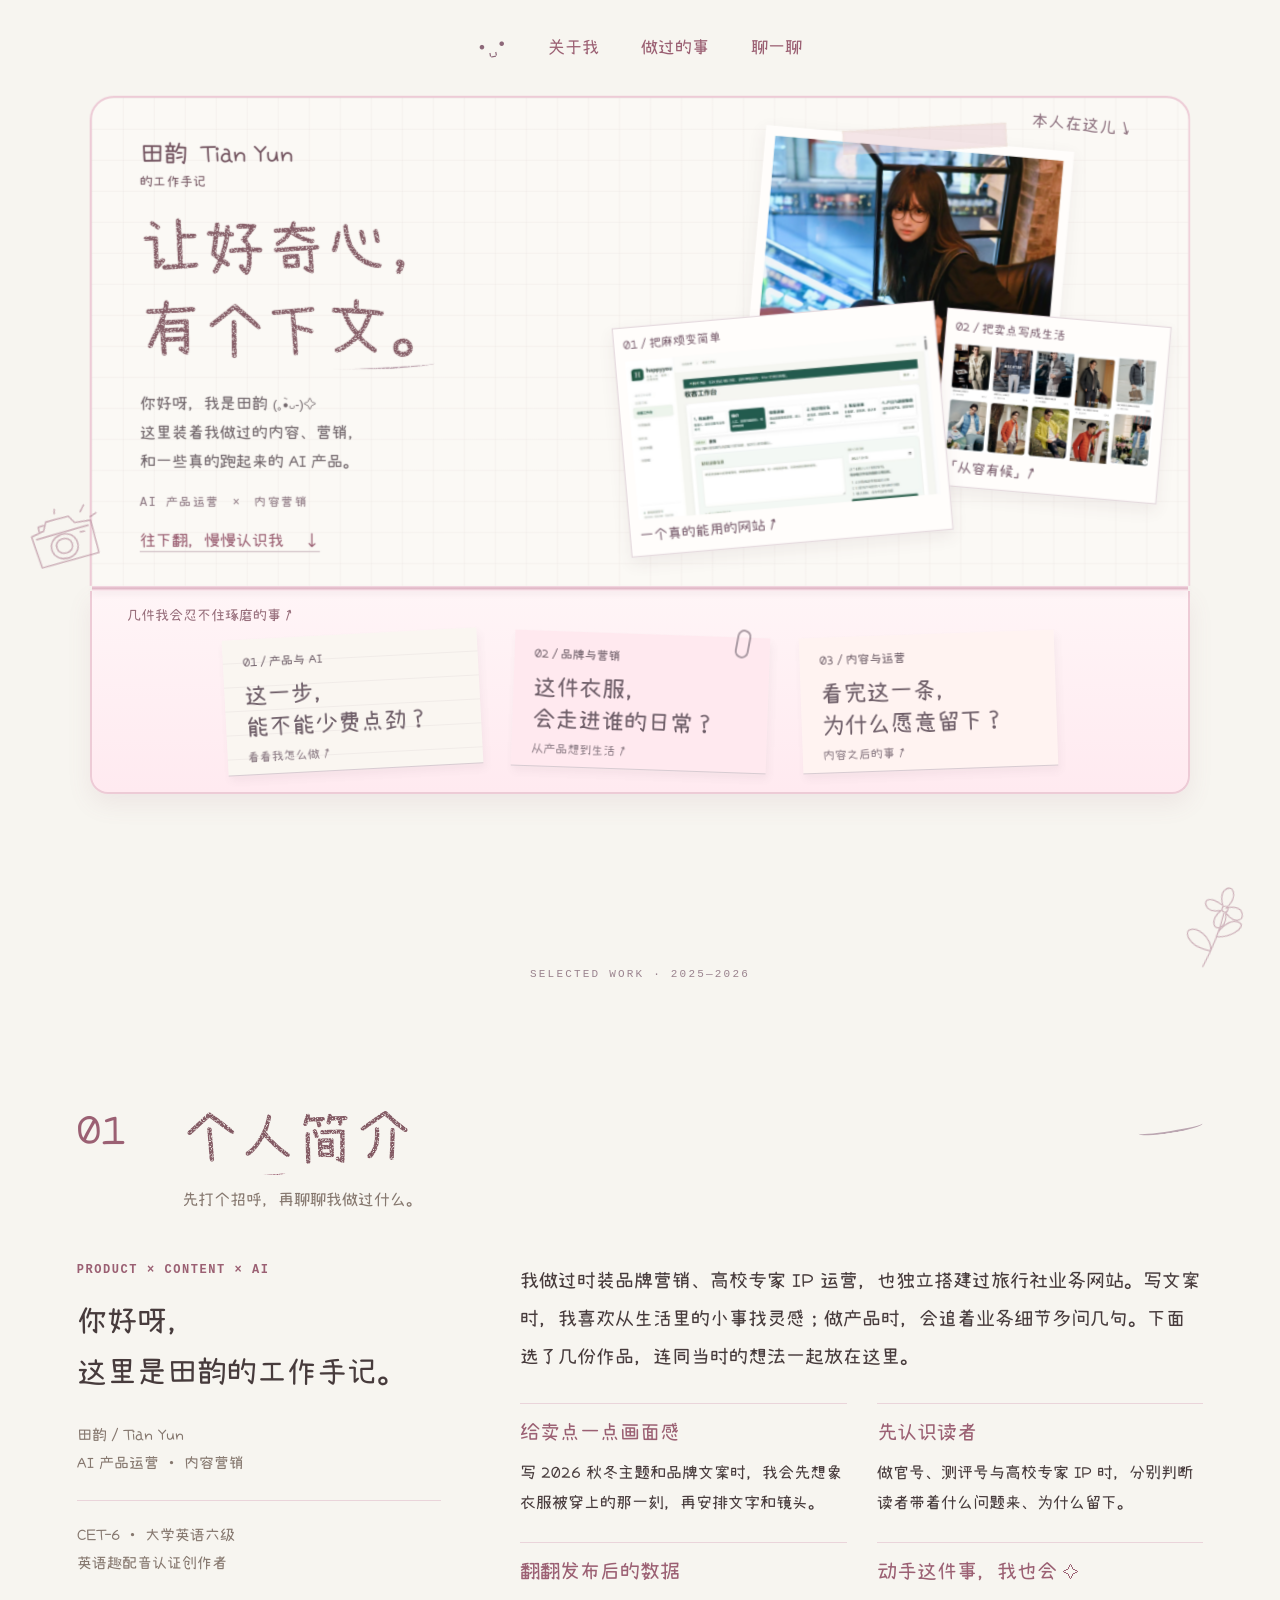
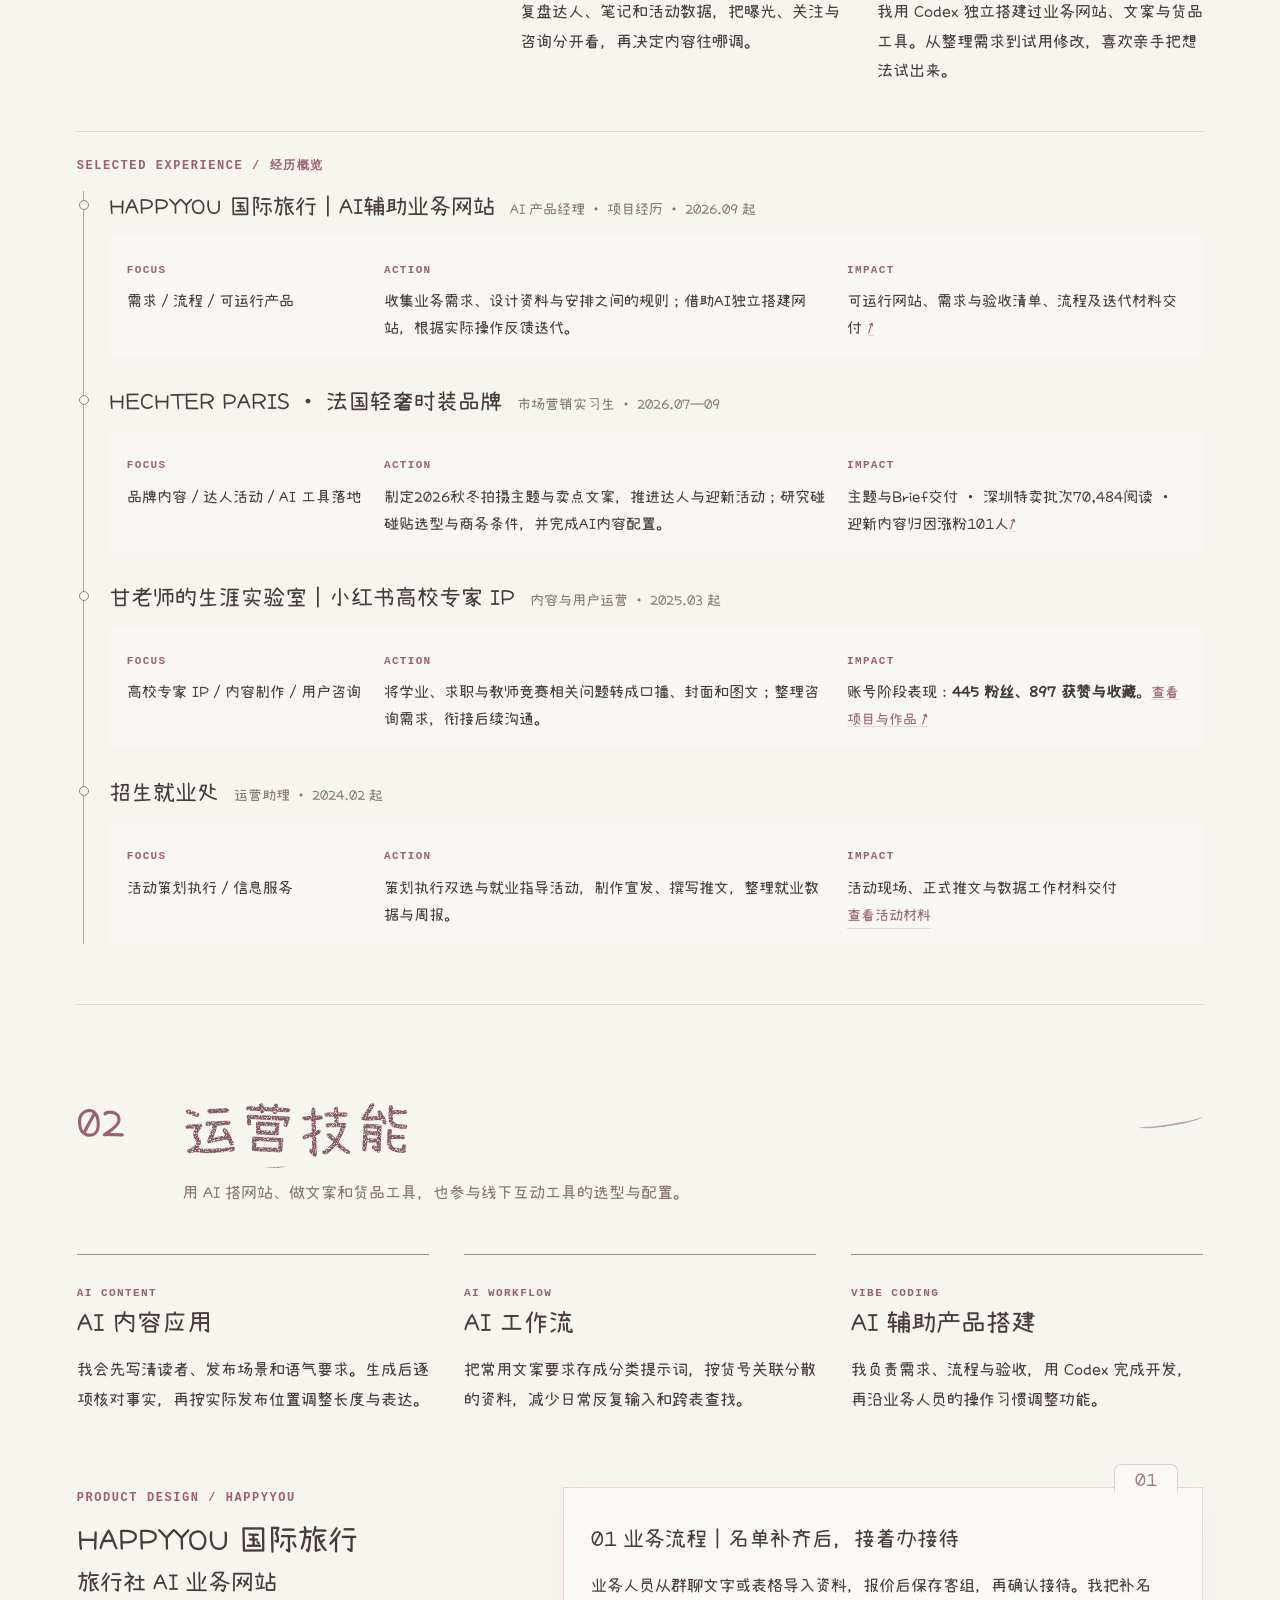
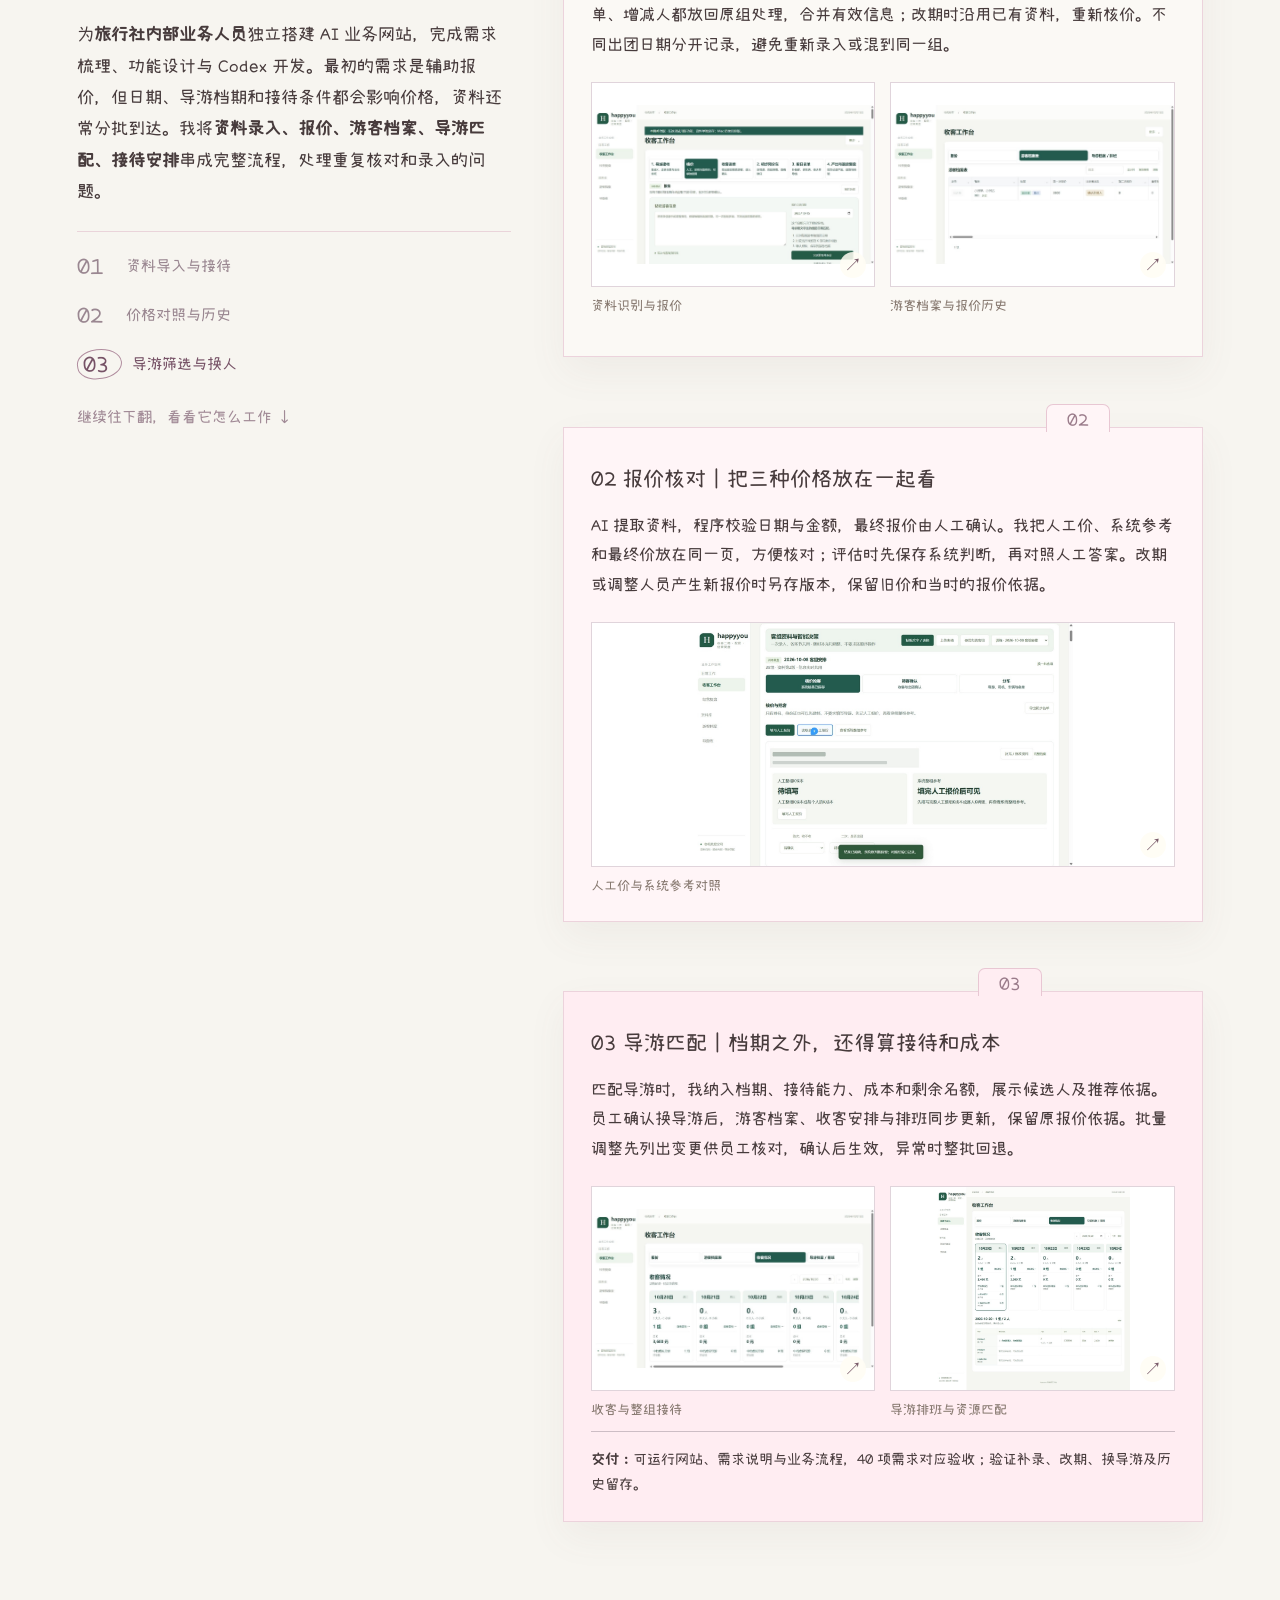
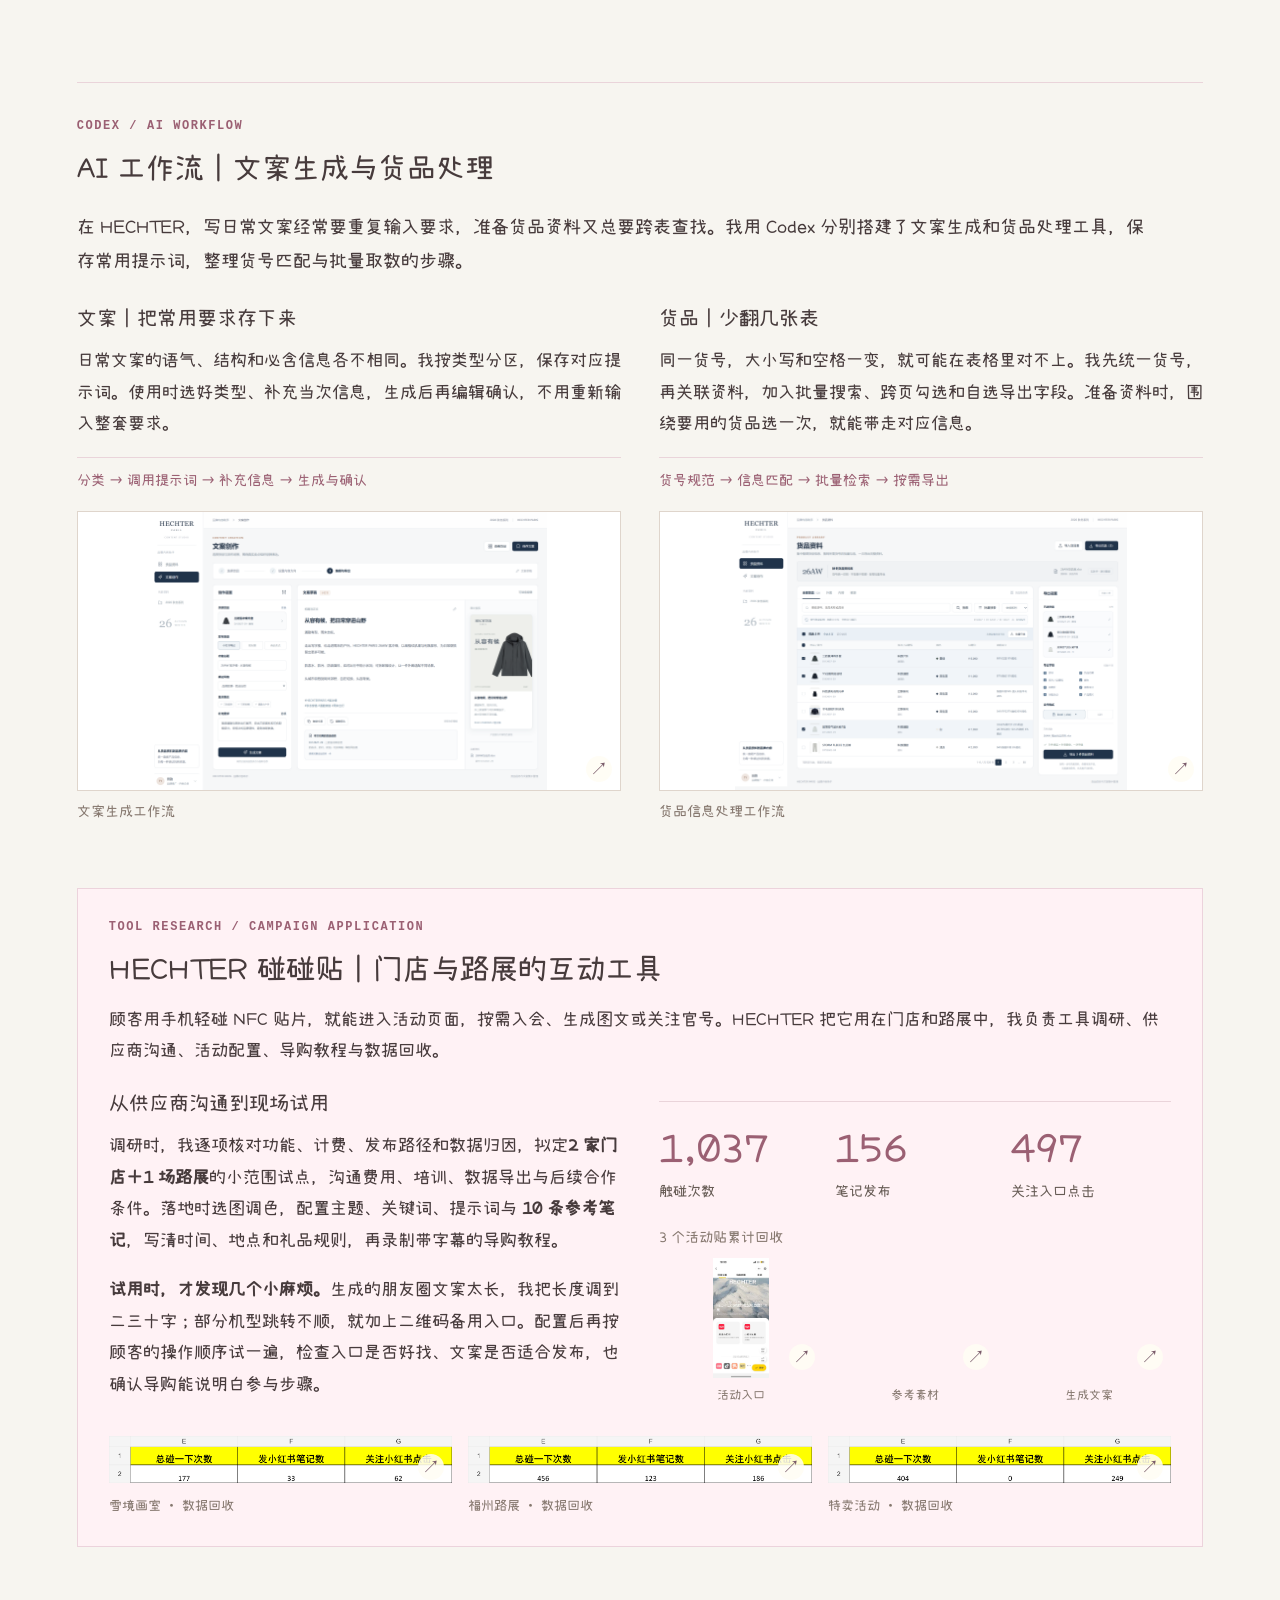
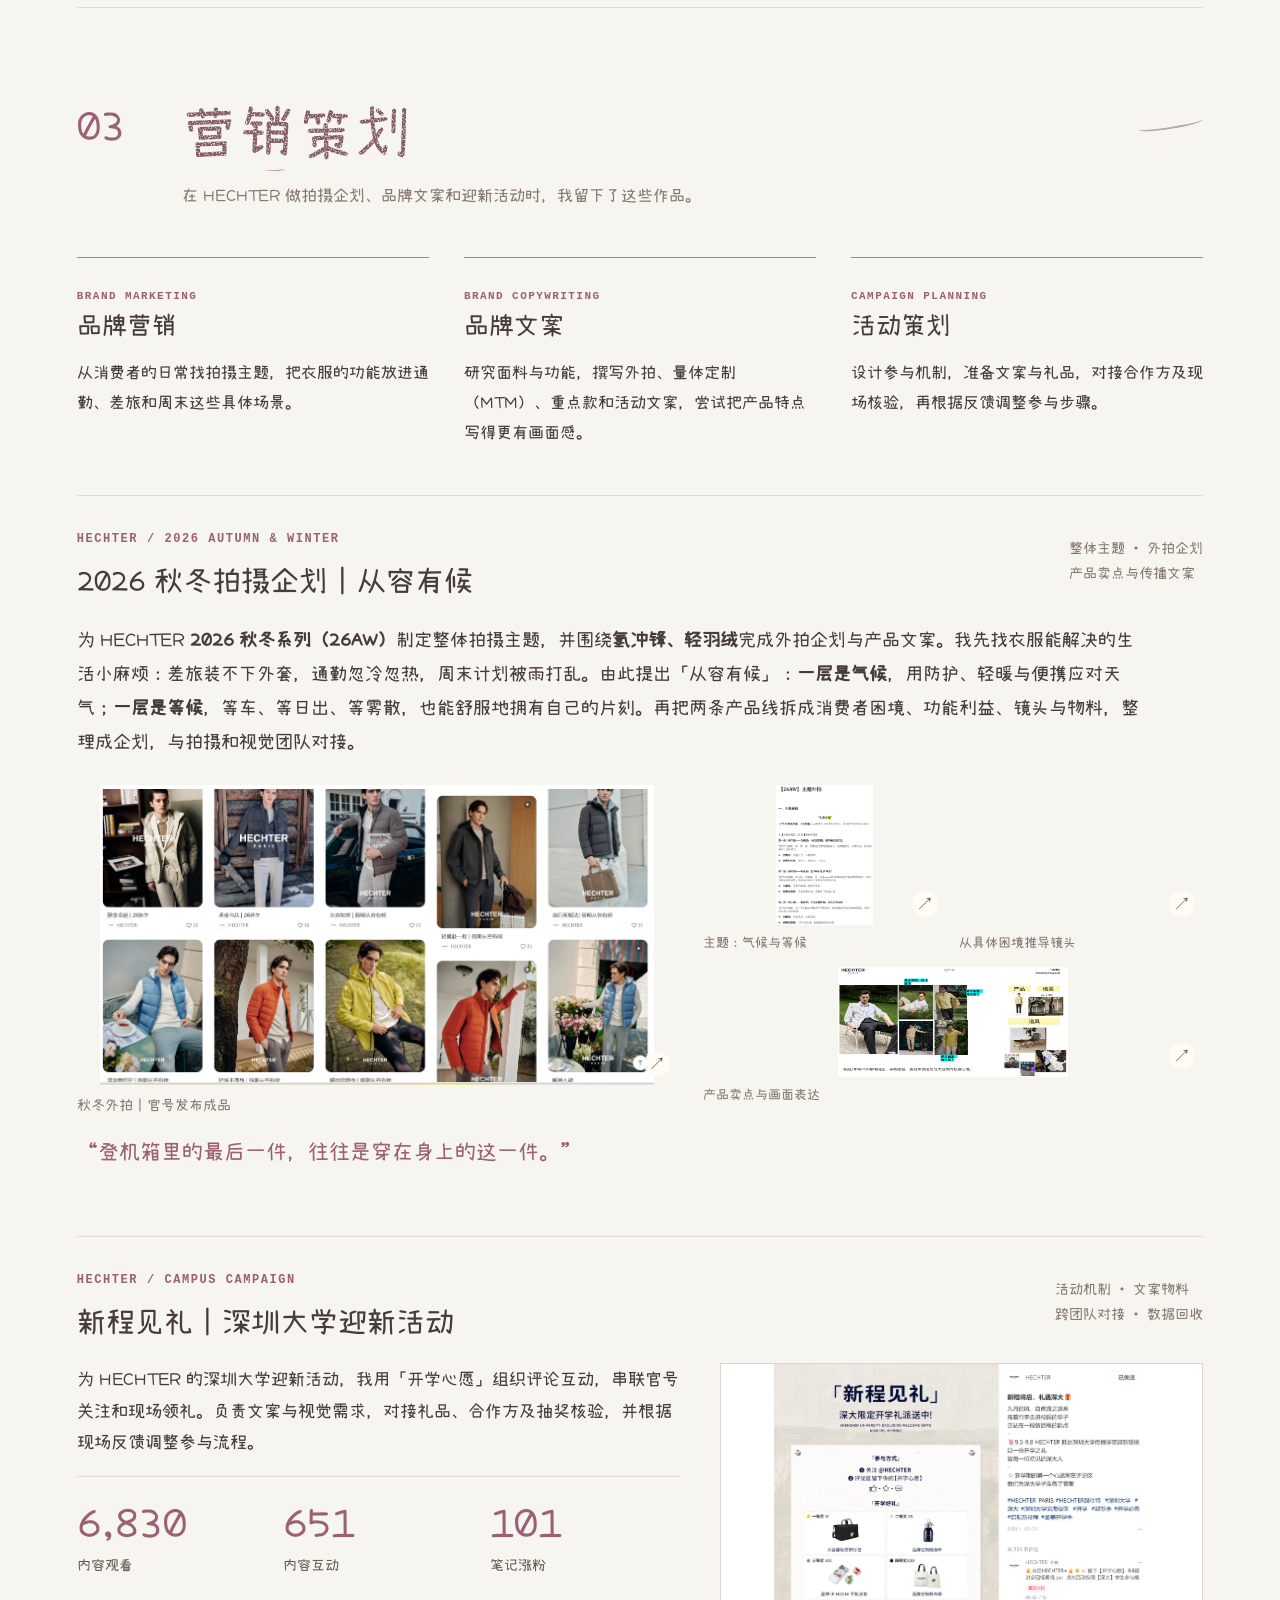
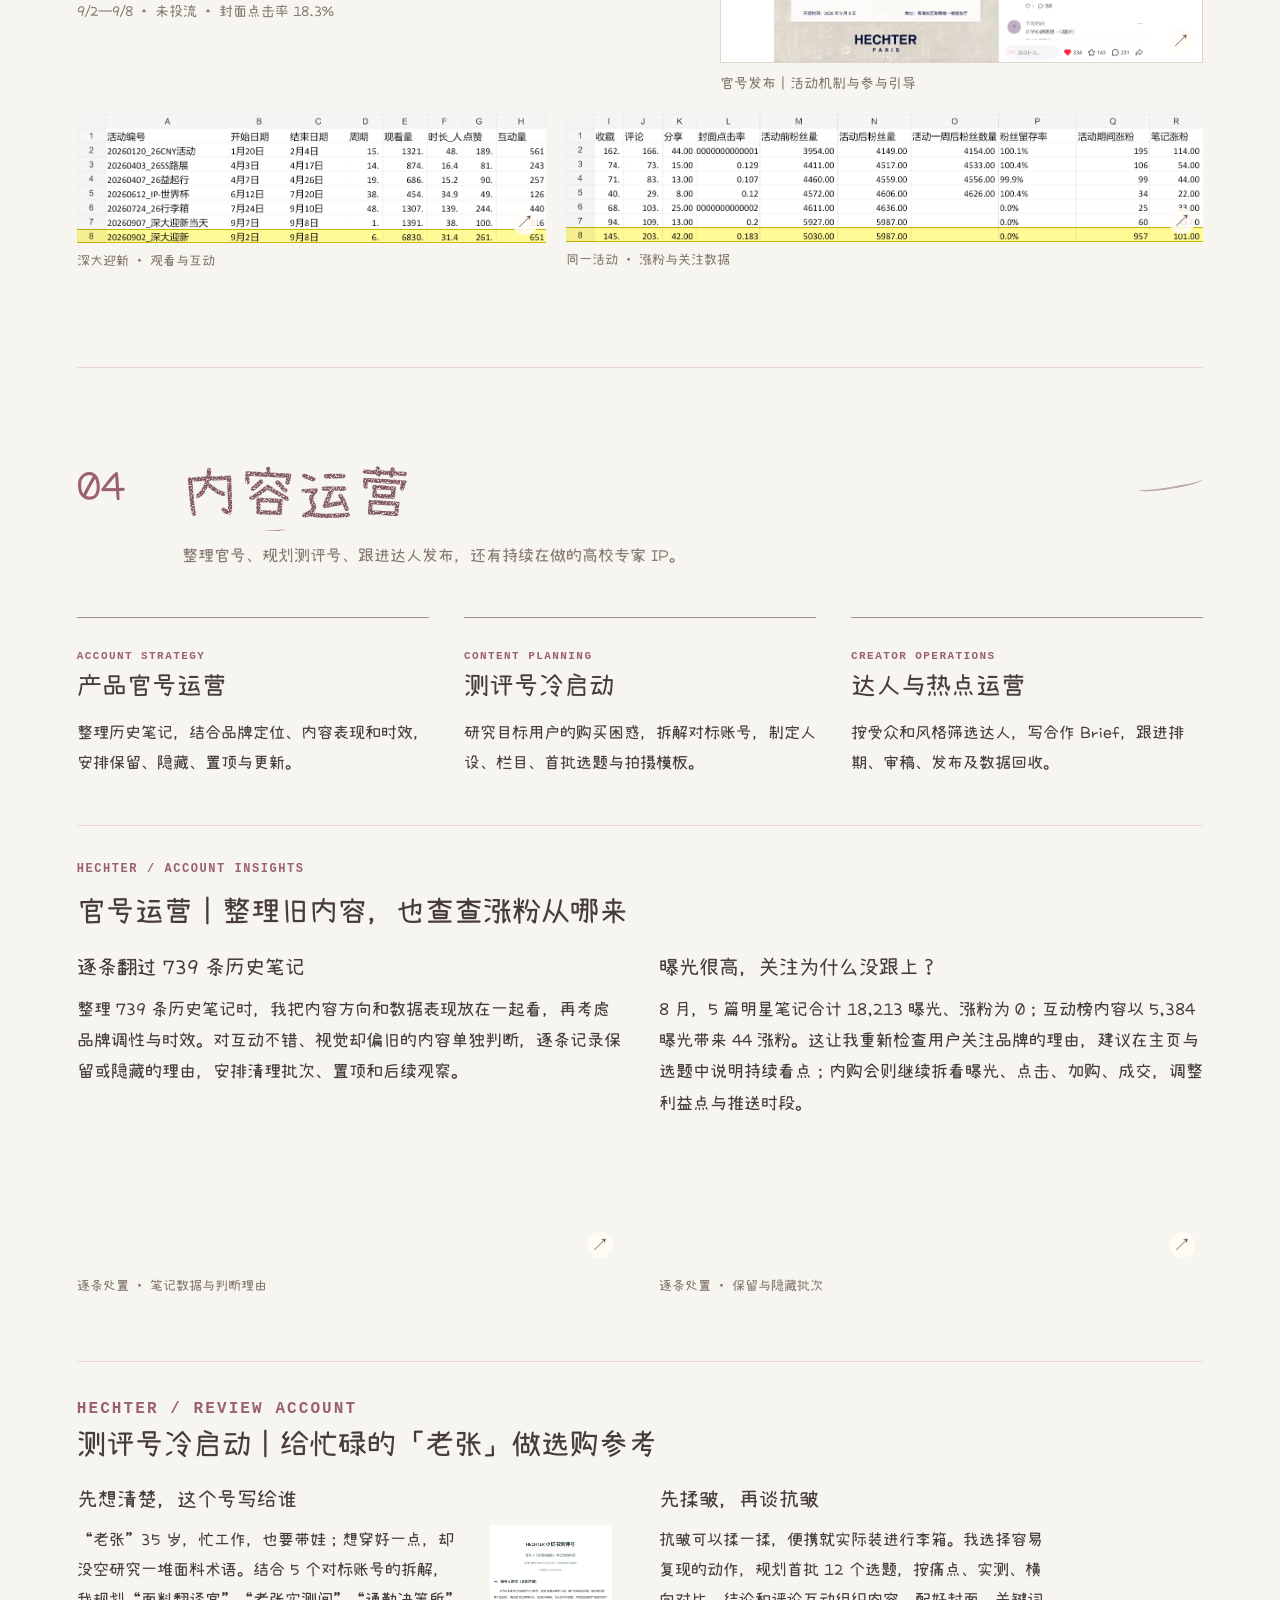
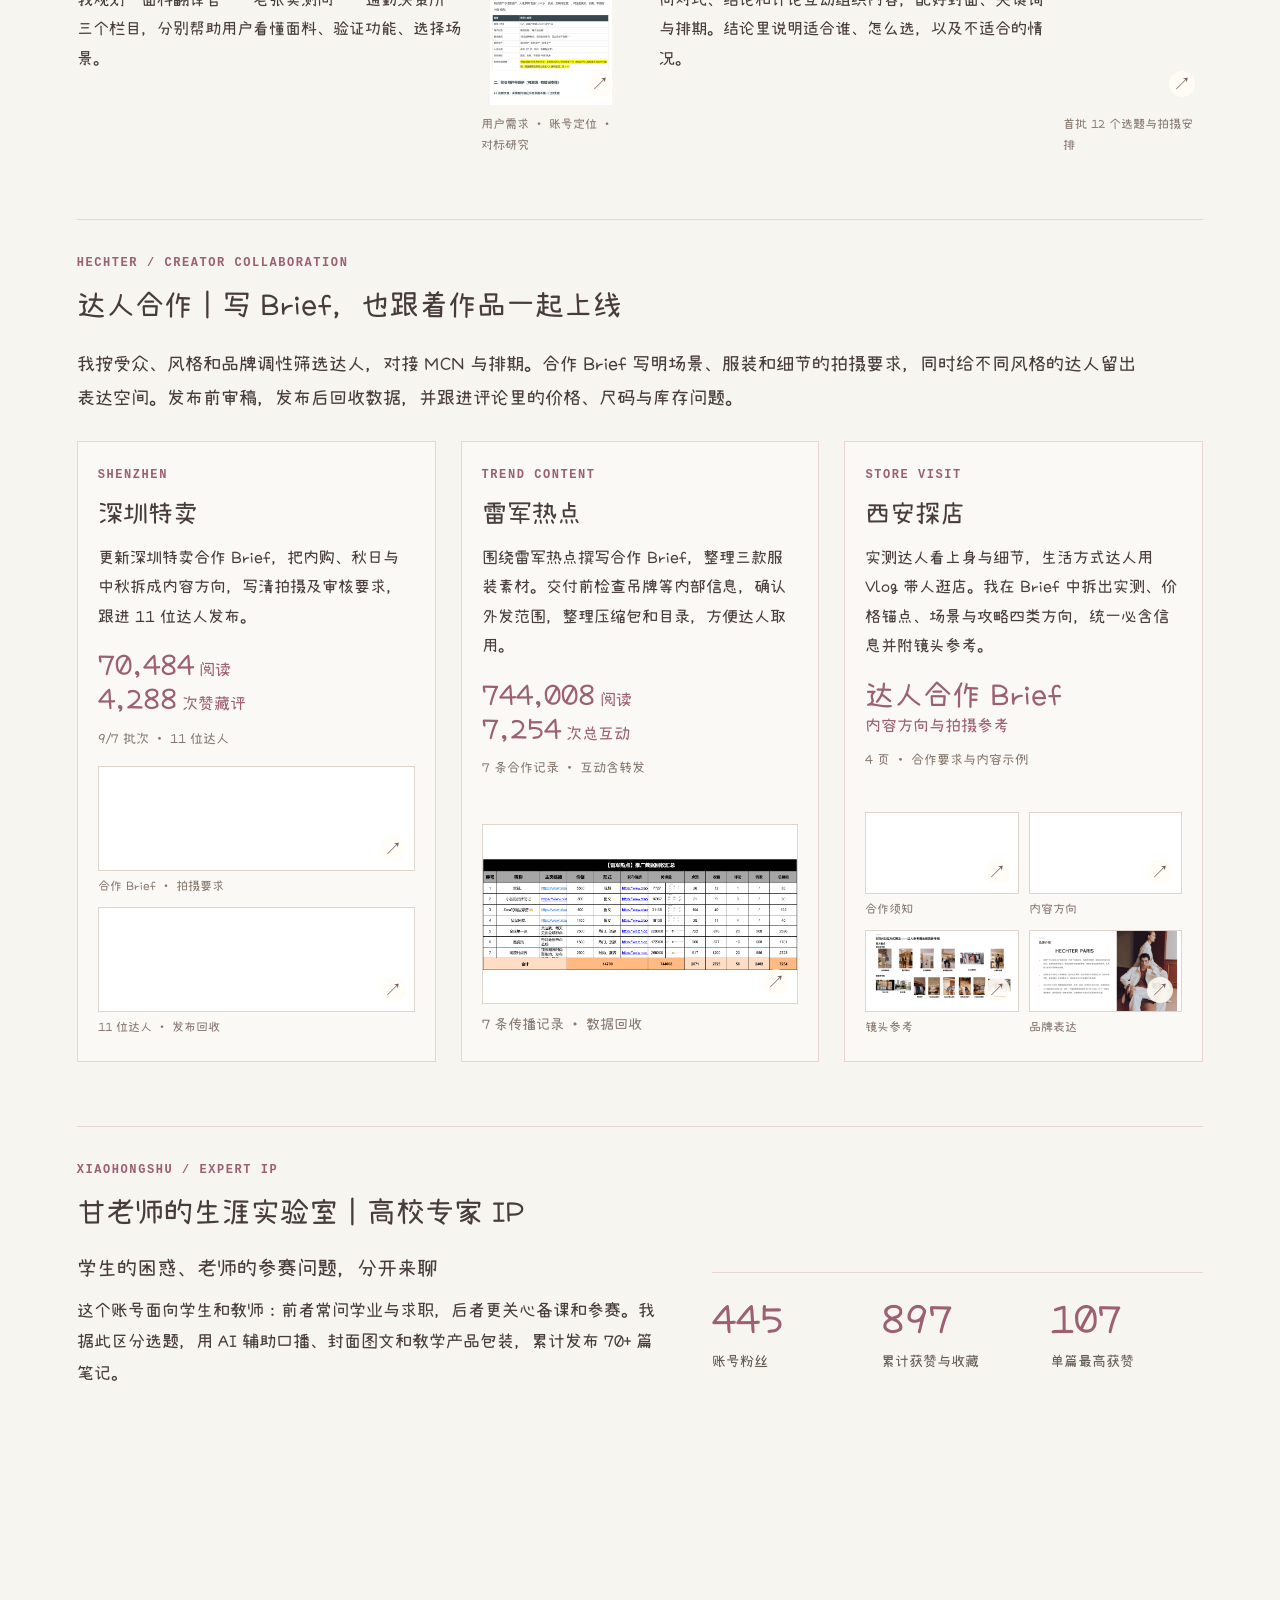
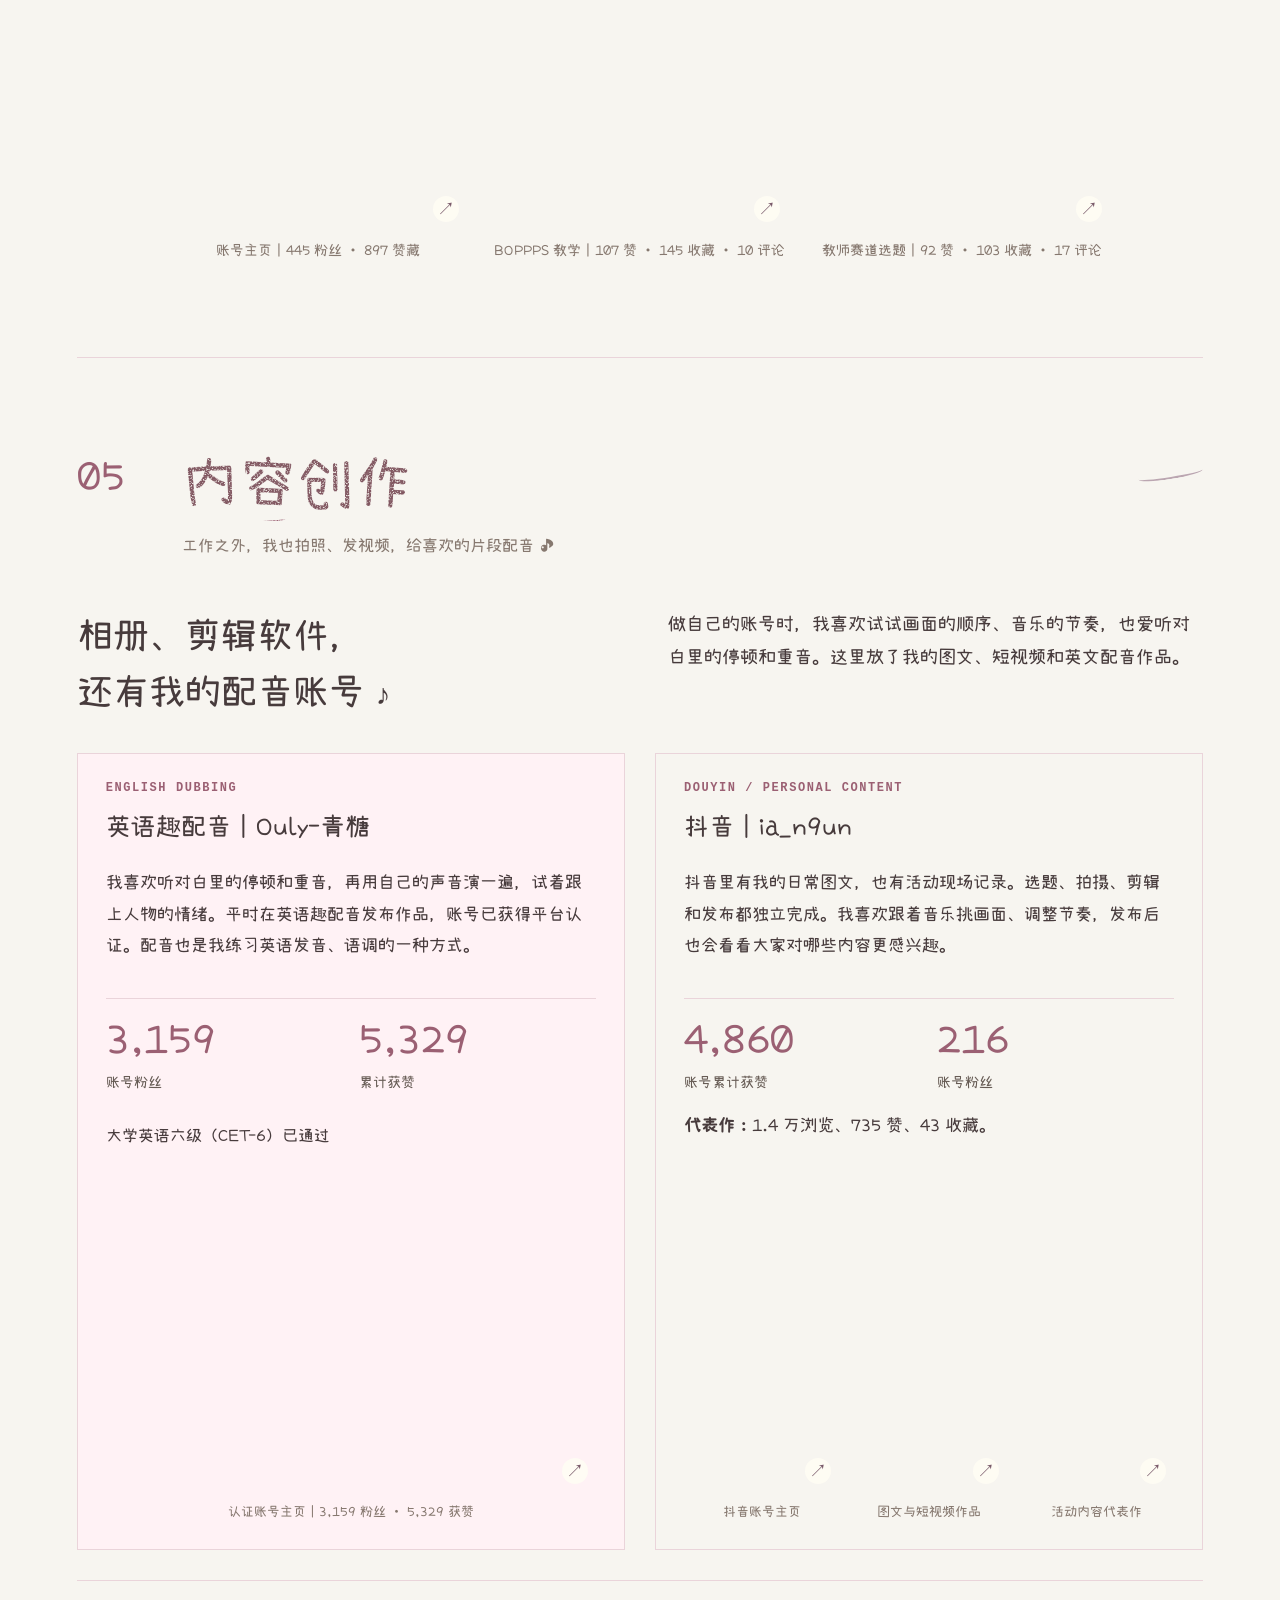
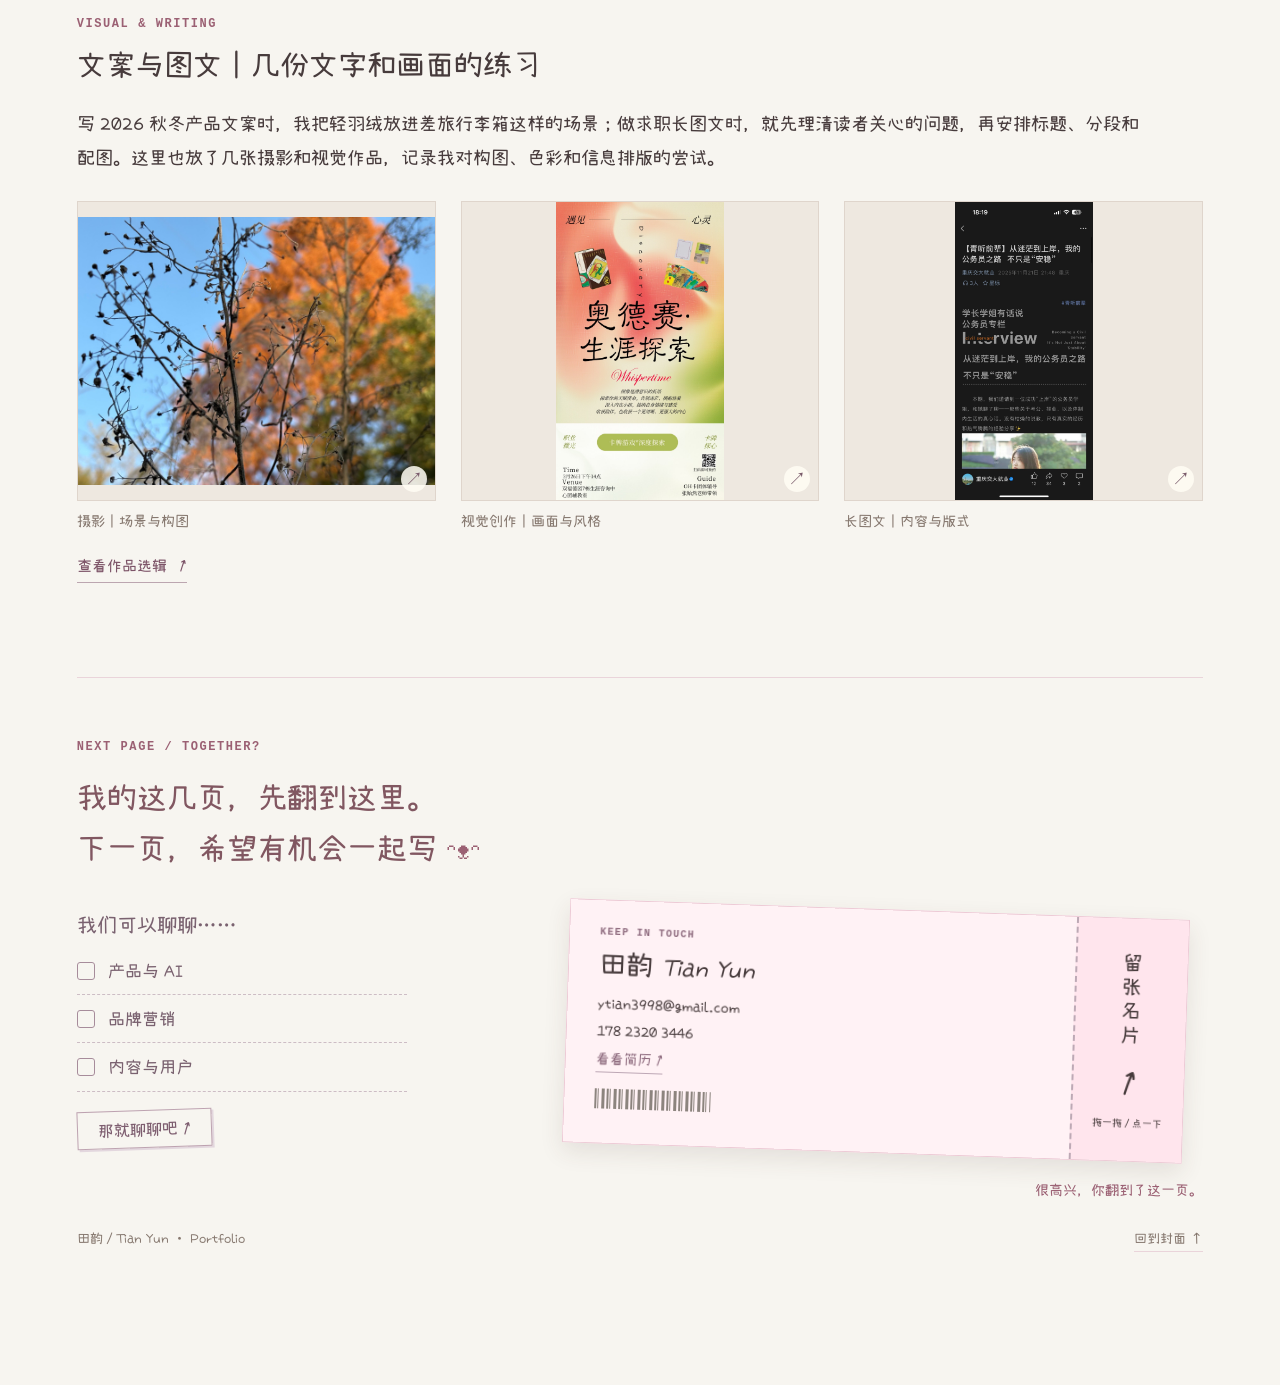
==== commit 9adcd919: "Update portfolio 2026-11-23 18:27" ====
--- a/index.html
+++ b/index.html
@@ -1,5 +1,5 @@
 <!DOCTYPE html>
-<html lang="zh-CN"><head><meta charset="UTF-8"><meta name="viewport" content="width=device-width, initial-scale=1"><meta name="description" content="田韵的作品集：AI 产品与工作流、HECHTER 品牌营销、高校专家 IP 内容运营。"><title>田韵 Tian Yun｜作品集</title><link rel="stylesheet" href="assets/fonts.css?v=64f8e9fd233c9b9b"><link rel="stylesheet" href="revision12.css?v=64f8e9fd233c9b9b"><link rel="stylesheet" href="revision13.css?v=64f8e9fd233c9b9b"><link rel="stylesheet" href="revision14.css?v=64f8e9fd233c9b9b"><link rel="stylesheet" href="revision16.css?v=64f8e9fd233c9b9b"><link rel="stylesheet" href="revision17.css?v=64f8e9fd233c9b9b"><link rel="preload" href="assets/fonts/tian-notes.woff2?v=64f8e9fd233c9b9b" as="font" type="font/woff2" crossorigin="anonymous"><link rel="stylesheet" href="revision18.css?v=64f8e9fd233c9b9b"><meta name="portfolio-version" content="64f8e9fd233c9b9b"></head><body><div class="progress" aria-hidden="true"></div><nav class="chapter-nav" aria-label="章节导航"><a href="#profile">01 个人简介</a><a href="#skills">02 运营技能</a><a href="#marketing">03 营销策划</a><a href="#operations">04 内容运营</a><a href="#creative">05 内容创作</a></nav><header class="hero studio-hero closing-book" id="hello">
+<html lang="zh-CN"><head><meta charset="UTF-8"><meta name="viewport" content="width=device-width, initial-scale=1"><meta name="description" content="田韵的作品集：AI 产品与工作流、HECHTER 品牌营销、高校专家 IP 内容运营。"><title>田韵 Tian Yun｜作品集</title><link rel="stylesheet" href="revision12.css?v=d4dd813680682553"><link rel="stylesheet" href="revision13.css?v=d4dd813680682553"><link rel="stylesheet" href="revision14.css?v=d4dd813680682553"><link rel="stylesheet" href="revision16.css?v=d4dd813680682553"><link rel="stylesheet" href="revision17.css?v=d4dd813680682553"><link rel="stylesheet" href="revision18.css?v=d4dd813680682553"><link rel="preload" href="assets/fonts/tian-hand-r19.woff2?v=d4dd813680682553" as="font" type="font/woff2" crossorigin="anonymous"><link rel="stylesheet" href="revision19.css?v=d4dd813680682553"><meta name="portfolio-version" content="d4dd813680682553"></head><body><div class="progress" aria-hidden="true"></div><nav class="chapter-nav" aria-label="章节导航"><a href="#profile">01 个人简介</a><a href="#skills">02 运营技能</a><a href="#marketing">03 营销策划</a><a href="#operations">04 内容运营</a><a href="#creative">05 内容创作</a></nav><header class="hero studio-hero closing-book" id="hello">
   <nav class="studio-nav" aria-label="首页导航">
     <a class="hello-face" href="#profile" aria-label="认识田韵"><span class="eye">•</span><span class="smile">ᴗ</span><span class="eye">•</span></a>
     <a href="#profile">关于我</a><a href="#skills">做过的事</a><a href="#contact">聊一聊</a>
@@ -18,11 +18,11 @@
       <div class="book-collage">
         <span class="hand-note note-hello">本人在这儿 ↘</span>
         <a href="#profile" class="photo-card tactile" aria-label="了解田韵的经历">
-          <img src="assets/p03-00.jpg" width="1600" height="1067" alt="田韵的个人照片" fetchpriority="high">
+          <img src="assets/p03-00.jpg" width="1600" height="1067" alt="田韵的个人照片" fetchpriority="high" decoding="async">
           <span>Hi, nice to meet you!</span>
         </a>
-        <a href="#ai-case" class="project-slip slip-product tactile" aria-label="查看 HAPPYYOU AI 业务网站"><span>01 / 把麻烦变简单</span><img src="assets/ai7-quote-full.jpg" width="1265" height="712" alt="HAPPYYOU 业务网站界面"><b>一个真的能用的网站 ↗</b></a>
-        <a href="#shoot-case" class="project-slip slip-content tactile" aria-label="查看 HECHTER 从容有候拍摄企划"><span>02 / 把卖点写成生活</span><img src="assets/r9-aw-published.png" width="2245" height="1216" alt="HECHTER 秋冬拍摄发布作品"><b>「从容有候」↗</b></a>
+        <a href="#ai-case" class="project-slip slip-product tactile" aria-label="查看 HAPPYYOU AI 业务网站"><span>01 / 把麻烦变简单</span><img src="assets/ai7-quote-full.jpg" width="1265" height="712" alt="HAPPYYOU 业务网站界面" decoding="async"><b>一个真的能用的网站 ↗</b></a>
+        <a href="#shoot-case" class="project-slip slip-content tactile" aria-label="查看 HECHTER 从容有候拍摄企划"><span>02 / 把卖点写成生活</span><img src="assets/r9-aw-published.png" width="2245" height="1216" alt="HECHTER 秋冬拍摄发布作品" decoding="async"><b>「从容有候」↗</b></a>
         </div>
     </div><div class="book-back" aria-hidden="true"><span>田韵 / Tian Yun</span><strong>好奇心，<br>还在继续。</strong><small>几页工作，一点想法。<br>往下翻，故事在里面 ↓</small><i>2025 — 2026</i></div></div>
     <div class="book-fold" aria-hidden="true"></div>
@@ -37,16 +37,16 @@
   </div>
   </div><span class="hero-edition">SELECTED WORK · 2025—2026</span>
 </header>
-<main><section class="section" id="profile"><div class="section-head"><span class="section-number">01</span><div><h2 aria-label="个人简介"><span class="chalk-letter" aria-hidden="true" style="--r:-3deg;--y:1px">个</span><span class="chalk-letter" aria-hidden="true" style="--r:2deg;--y:-1px">人</span><span class="chalk-letter" aria-hidden="true" style="--r:-1deg;--y:2px">简</span><span class="chalk-letter" aria-hidden="true" style="--r:3deg;--y:0px">介</span></h2><p>先打个招呼，再聊聊我做过什么。</p></div></div><div class="profile-grid"><div class="profile-note"><p class="eyebrow">PRODUCT × CONTENT × AI</p><h3>对人的日常好奇，<br>也对「能不能做出来」<br>有点执着。</h3><p>田韵 / Tian Yun<br>AI 产品运营 · 内容营销</p><p class="language">CET-6 · 大学英语六级<br>英语趣配音认证创作者</p></div><div><p class="intro">我做过时装品牌营销、高校专家 IP 运营，也独立搭建过旅行社业务网站。吸引我的常是很具体的事：一件轻羽绒怎样进入差旅行李箱，专业知识怎样回答眼前的困惑，一个网站怎样接住业务里反复发生的变化。</p><div class="strengths"><article><h4>给卖点一点画面感</h4><p>写 2026 秋冬主题和品牌文案时，我会先想象衣服被穿上的那一刻，再安排文字和镜头。</p></article><article><h4>内容背后，先看到人</h4><p>做官号、测评号与高校专家 IP 时，分别判断读者带着什么问题来、为什么留下。</p></article><article><h4>数据是下一步的线索</h4><p>复盘达人、笔记和活动数据，把曝光、关注与咨询分开看，再决定内容往哪调。</p></article><article><h4>动手这件事，我也会 <span class="kaomoji">✧</span></h4><p>有了 Codex，想法多了一个出口。我独立搭建业务网站、文案与货品工具，把需求写成规则，再自己走一遍。</p></article></div></div></div>
-<div class="experience-list r13-experience"><div class="eyebrow">SELECTED EXPERIENCE / 经历概览</div><div class="timeline restored-experience"><div class="job"><div class="job-top"><h3>HAPPYYOU 国际旅行｜AI辅助业务网站</h3><span class="role">AI 产品经理 · 项目经历 · 2026.09 起</span></div><div class="job-scan"><div><span>FOCUS</span><p>需求 / 流程 / 可运行产品</p></div><div><span>ACTION</span><p>收集业务需求、设计资料与安排之间的规则；借助AI独立搭建网站，根据实际操作反馈迭代。</p></div><div><span>IMPACT</span><p>可运行网站、需求与验收清单、流程及迭代材料交付 <a href="#ai-case">↗</a></p></div></div></div><div class="job"><div class="job-top"><h3>HECHTER PARIS · 法国轻奢时装品牌</h3><span class="role">市场营销实习生 · 2026.07—09</span></div><div class="job-scan"><div><span>FOCUS</span><p>品牌内容 / 达人活动 / AI 工具落地</p></div><div><span>ACTION</span><p>制定2026秋冬拍摄主题与卖点文案，推进达人与迎新活动；研究碰碰贴选型与商务条件，并完成AI内容配置。</p></div><div><span>IMPACT</span><p>主题与Brief交付 · 深圳特卖批次70,484阅读 · 迎新内容归因涨粉101人<a href="#campus-case" aria-label="查看HECHTER PARIS · 法国时装品牌项目">↗</a></p></div></div></div><div class="job"><div class="job-top"><h3>甘老师的生涯实验室｜小红书高校专家 IP</h3><span class="role">内容与用户运营 · 2025.03 起</span></div><div class="job-scan"><div><span>FOCUS</span><p>高校专家 IP / 内容制作 / 用户咨询</p></div><div><span>ACTION</span><p>将学业、求职与教师竞赛相关问题转成口播、封面和图文；整理咨询需求，衔接后续沟通。</p></div><div><span>IMPACT</span><p>账号阶段表现：<b>445 粉丝、897 获赞与收藏</b>。<a href="#gan-case">查看项目与作品 ↗</a></p></div></div></div><div class="job"><div class="job-top"><h3>招生就业处</h3><span class="role">运营助理 · 2024.02 起</span></div><div class="job-scan"><div><span>FOCUS</span><p>活动策划执行 / 信息服务</p></div><div><span>ACTION</span><p>策划执行双选与就业指导活动，制作宣发、撰写推文，整理就业数据与周报。</p></div><div><span>IMPACT</span><p>活动现场、正式推文与数据工作材料交付 <button type="button" data-gallery="support" aria-label="查看招生就业处活动材料">查看活动材料</button></p></div></div></div></div></div></section><section class="section" id="skills"><div class="section-head"><span class="section-number">02</span><div><h2 aria-label="运营技能"><span class="chalk-letter" aria-hidden="true" style="--r:-3deg;--y:1px">运</span><span class="chalk-letter" aria-hidden="true" style="--r:2deg;--y:-1px">营</span><span class="chalk-letter" aria-hidden="true" style="--r:-1deg;--y:2px">技</span><span class="chalk-letter" aria-hidden="true" style="--r:3deg;--y:0px">能</span></h2><p>用 AI 写文案，也用它搭网站；两种工作，都始于把要求说明白。</p></div></div><div class="capabilities"><article><span class="eyebrow">AI CONTENT</span><h3>AI 内容应用</h3><p>先给 AI 读者、场景和语气，再检查事实、节奏与风格。生成的内容，要能放回真实的发布位置。</p></article><article><span class="eyebrow">AI WORKFLOW</span><h3>AI 工作流</h3><p>文案要求存进分类 Prompt，货品资料按货号归集。做过一遍的功课，下一次可以接着用。</p></article><article><span class="eyebrow">VIBE CODING</span><h3>AI 辅助产品搭建</h3><p>我负责需求、流程与验收，用 Codex 完成开发，再沿业务人员的操作习惯调整功能。</p></article></div><article class="case featured scroll-story" id="ai-case"><div class="story-layout"><div class="story-pin"><div class="case-top"><div><p class="eyebrow">PRODUCT DESIGN / HAPPYYOU</p><h3>HAPPYYOU 国际旅行<span>旅行社 AI 业务网站</span></h3></div></div><p class="case-lead">这是为<b>旅行社内部业务人员</b>搭建的网站。最初聊的是 AI 辅助报价，梳理后发现：报价受出团日期、导游档期和接待条件影响，资料又常常分批到达。我把<b>资料录入、报价、游客档案、导游匹配与接待安排</b>接进同一套流程，独立完成需求梳理、功能设计与 Codex 开发。要省的，是员工每天反复核对、重新录入的那份力气。</p><nav class="story-index" aria-label="HAPPYYOU 项目步骤"><a href="#happy-step-1" data-story-step="0"><span>01</span><b>一份名单，接着往下办</b></a><a href="#happy-step-2" data-story-step="1"><span>02</span><b>报价改了，旧价也还在</b></a><a href="#happy-step-3" data-story-step="2"><span>03</span><b>导游匹配，有据可看</b></a></nav><p class="story-scroll-note">继续往下翻，看看它怎么工作 ↓</p></div><div class="story-pages"><section class="story-page" id="happy-step-1" data-story-page="0" aria-label="HAPPYYOU 第1步"><span class="story-page-tab" aria-hidden="true">01</span><article><h4>01 业务流程｜从一份名单，到一次接待</h4><p>从群聊文字或表格导入游客资料，先报价、保存客组，再确认接待。同次出行的补名单、增减人回到原组，合并有效信息；改期带回已有资料，重新核价。不同出团日期分开处理。员工接着办下一步，系统也要接得住上一份记录。</p></article><div class="story-evidence"><figure class="proof "><button type="button" class="proof-image" data-gallery="happy" data-index="0" aria-label="放大：资料识别与报价"><span class="image-frame"><img src="assets/ai7-quote-full.jpg" width="1265" height="712" loading="lazy" alt="资料识别与报价"></span><span class="zoom-hint" aria-hidden="true">↗</span></button><figcaption>资料识别与报价</figcaption></figure><figure class="proof "><button type="button" class="proof-image" data-gallery="happy" data-index="1" aria-label="放大：游客档案与报价历史"><span class="image-frame"><img src="assets/ai7-archive-full.jpg" width="1265" height="712" loading="lazy" alt="游客档案与报价历史"></span><span class="zoom-hint" aria-hidden="true">↗</span></button><figcaption>游客档案与报价历史</figcaption></figure></div></section><section class="story-page" id="happy-step-2" data-story-page="1" aria-label="HAPPYYOU 第2步"><span class="story-page-tab" aria-hidden="true">02</span><article><h4>02 报价核对｜建议有依据，旧价找得回</h4><p>AI 提取资料，程序校验日期与金额，人工确认最终报价。我把人工价、系统参考和最终价放在同一页；评估时先保存系统判断，再对照人工答案。改期或调整人员产生新报价时另存版本，旧价保留。今天的安排能更新，昨天为什么这样报价，也要查得清。</p></article><div class="story-evidence single-evidence"><figure class="proof "><button type="button" class="proof-image" data-gallery="happy" data-index="4" aria-label="放大：人工价与系统参考对照"><span class="image-frame"><img src="assets/ai7-compare-full.jpg" width="1280" height="818" loading="lazy" alt="人工价与系统参考对照"></span><span class="zoom-hint" aria-hidden="true">↗</span></button><figcaption>人工价与系统参考对照</figcaption></figure></div></section><section class="story-page" id="happy-step-3" data-story-page="2" aria-label="HAPPYYOU 第3步"><span class="story-page-tab" aria-hidden="true">03</span><article><h4>03 导游匹配｜看谁能接，也看为什么合适</h4><p>把导游档期、接待能力、成本与剩余名额一起纳入匹配，展示候选人和推荐依据。员工确认换导游后，游客档案、收客安排与排班同步更新，原报价依据保留；批量调整先核对再确认，异常时整批回退。少一次来回确认，也少一处漏改。</p></article><div class="story-evidence"><figure class="proof "><button type="button" class="proof-image" data-gallery="happy" data-index="2" aria-label="放大：收客与整组接待"><span class="image-frame"><img src="assets/ai7-intake-full.jpg" width="1265" height="712" loading="lazy" alt="收客与整组接待"></span><span class="zoom-hint" aria-hidden="true">↗</span></button><figcaption>收客与整组接待</figcaption></figure><figure class="proof "><button type="button" class="proof-image" data-gallery="happy" data-index="3" aria-label="放大：导游排班与资源匹配"><span class="image-frame"><img src="assets/ai7-scheduled-full.jpg" width="1264" height="1318" loading="lazy" alt="导游排班与资源匹配"></span><span class="zoom-hint" aria-hidden="true">↗</span></button><figcaption>导游排班与资源匹配</figcaption></figure></div><p class="delivery"><b>交付：</b>可运行网站、需求说明与业务流程，40 项需求对应验收；验证补录、改期、换导游及历史留存。</p></section></div></div></article><article class="case" id="workflow-case"><div class="case-top"><div><p class="eyebrow">CODEX / AI WORKFLOW</p><h3>AI 工作流｜文案生成与货品处理</h3></div></div><p class="case-lead">在 HECHTER，日常有两类反复出现的工作：写不同类型的发布文案，要重新输入同一套要求；准备货品资料，要在几张表里查找同一件衣服。我用 Codex 分别搭建文案生成和货品处理工具，把已经整理好的规则留下来，下一次可以接着用。</p><div class="two-up"><article><h4>文案｜同一种语气，不必每次重新教</h4><p>不同类型的日常文案，对语气、结构和必含信息的要求不同。我按类型分区，存好各自的提示词。下次进入对应区域，补充当次信息，就能生成同类文案，再编辑确认——上次教会它的，这次不用重讲。</p><p class="flow">分类 → 调用提示词 → 补充信息 → 生成与确认</p><figure class="proof "><button type="button" class="proof-image" data-gallery="workflow" data-index="0" aria-label="放大：文案生成工作流"><span class="image-frame"><img src="assets/r9-goods-copy.png" width="3200" height="2240" loading="lazy" alt="文案生成工作流"></span><span class="zoom-hint" aria-hidden="true">↗</span></button><figcaption>文案生成工作流</figcaption></figure></article><article><h4>货品｜让不同表格认出同一件衣服</h4><p>同一货号，大小写和空格一变，就可能在表格里对不上。我先统一货号，再关联资料，加入批量搜索、跨页勾选和自选导出字段。准备资料时，围绕要用的货品选一次，就能带走对应信息。</p><p class="flow">货号规范 → 信息匹配 → 批量检索 → 按需导出</p><figure class="proof "><button type="button" class="proof-image" data-gallery="workflow" data-index="1" aria-label="放大：货品信息处理工作流"><span class="image-frame"><img src="assets/r9-goods-library.png" width="3200" height="2270" loading="lazy" alt="货品信息处理工作流"></span><span class="zoom-hint" aria-hidden="true">↗</span></button><figcaption>货品信息处理工作流</figcaption></figure></article></div></article><article class="case tinted" id="nfc-case"><p class="eyebrow">TOOL RESEARCH / CAMPAIGN APPLICATION</p><h3>HECHTER 碰碰贴｜门店与路展的互动工具</h3><p class="case-lead nfc-context">顾客用手机轻碰 NFC 贴片，就能进入活动页面，按需完成入会、生成图文或关注官号。我负责工具调研、供应商沟通、活动配置、导购教程与数据回收，把线下已经遇见的人，接到品牌的线上内容里。</p><div class="two-up"><div><h4>先把采购问细，再把现场走顺</h4><p>调研时，我逐项核对功能、计费、发布路径和数据归因，拟定<b>2 家门店＋1 场路展</b>的小范围试点，沟通费用、培训、数据导出与后续合作条件。落地时选图调色，配置主题、关键词、提示词与 <b>10 条参考笔记</b>，写清时间、地点和礼品规则，再录制带字幕的导购教程。</p><p><b>「碰一下」很短，准备不能省。</b>朋友圈文案太长，就缩到二三十字；部分机型跳转不顺，就补二维码。配置完，我会拿顾客的手机再走一遍：入口好找吗，内容适合发吗，导购一句话能讲清吗？做完才更明白，选工具也得替现场多想几步。</p></div><div><div class="metrics"><div><strong>1,037</strong><span>触碰次数</span></div><div><strong>156</strong><span>笔记发布</span></div><div><strong>497</strong><span>关注入口点击</span></div></div><p class="metric-period">3 个活动贴累计回收</p><div class="compact-evidence nfc-phones"><figure class="proof "><button type="button" class="proof-image" data-gallery="nfc" data-index="0" aria-label="放大：活动入口"><span class="image-frame"><img src="assets/r9-nfc-settings.jpg" width="1179" height="2556" loading="lazy" alt="活动入口"></span><span class="zoom-hint" aria-hidden="true">↗</span></button><figcaption>活动入口</figcaption></figure><figure class="proof "><button type="button" class="proof-image" data-gallery="nfc" data-index="1" aria-label="放大：参考素材"><span class="image-frame"><img src="assets/r9-nfc-references.jpg" width="1179" height="2556" loading="lazy" alt="参考素材"></span><span class="zoom-hint" aria-hidden="true">↗</span></button><figcaption>参考素材</figcaption></figure><figure class="proof "><button type="button" class="proof-image" data-gallery="nfc" data-index="2" aria-label="放大：生成文案"><span class="image-frame"><img src="assets/r9-nfc-draft.jpg" width="1179" height="2556" loading="lazy" alt="生成文案"></span><span class="zoom-hint" aria-hidden="true">↗</span></button><figcaption>生成文案</figcaption></figure></div></div></div><div class="compact-evidence data-strip nfc-data"><figure class="proof "><button type="button" class="proof-image" data-gallery="nfc" data-index="4" aria-label="放大：雪境画室 · 数据回收"><span class="image-frame"><img src="assets/r11-nfc-1.png" width="1280" height="176" loading="lazy" alt="雪境画室 · 数据回收"></span><span class="zoom-hint" aria-hidden="true">↗</span></button><figcaption>雪境画室 · 数据回收</figcaption></figure><figure class="proof "><button type="button" class="proof-image" data-gallery="nfc" data-index="5" aria-label="放大：福州路展 · 数据回收"><span class="image-frame"><img src="assets/r11-nfc-2.png" width="1280" height="176" loading="lazy" alt="福州路展 · 数据回收"></span><span class="zoom-hint" aria-hidden="true">↗</span></button><figcaption>福州路展 · 数据回收</figcaption></figure><figure class="proof "><button type="button" class="proof-image" data-gallery="nfc" data-index="6" aria-label="放大：特卖活动 · 数据回收"><span class="image-frame"><img src="assets/r11-nfc-3.png" width="1280" height="176" loading="lazy" alt="特卖活动 · 数据回收"></span><span class="zoom-hint" aria-hidden="true">↗</span></button><figcaption>特卖活动 · 数据回收</figcaption></figure></div></article></section><section class="section" id="marketing"><div class="section-head"><span class="section-number">03</span><div><h2 aria-label="营销策划"><span class="chalk-letter" aria-hidden="true" style="--r:-3deg;--y:1px">营</span><span class="chalk-letter" aria-hidden="true" style="--r:2deg;--y:-1px">销</span><span class="chalk-letter" aria-hidden="true" style="--r:-1deg;--y:2px">策</span><span class="chalk-letter" aria-hidden="true" style="--r:3deg;--y:0px">划</span></h2><p>好的卖点有依据，好的表达还需要一点生活的触感。</p></div></div><div class="capabilities"><article><span class="eyebrow">BRAND MARKETING</span><h3>品牌营销</h3><p>从产品、消费者与生活场景之间找关联，让功能带来的便利，进一步成为品牌想传达的态度。</p></article><article><span class="eyebrow">BRAND COPYWRITING</span><h3>品牌文案</h3><p>读懂面料和功能，再找到它们与生活发生关系的时刻，写进外拍、量体定制（MTM）、重点款与活动文案。</p></article><article><span class="eyebrow">CAMPAIGN PLANNING</span><h3>活动策划</h3><p>想清用户愿意参与的理由，也安排好参与之后的每一步，让内容、礼品、现场核验相互配合。</p></article></div><article class="case" id="shoot-case"><div class="case-top"><div><p class="eyebrow">HECHTER / 2026 AUTUMN &amp; WINTER</p><h3>2026 秋冬拍摄企划｜从容有候</h3></div><p class="case-role">整体主题 · 外拍企划<br>产品卖点与传播文案</p></div><p class="case-lead">为 HECHTER <b>2026 秋冬系列（26AW）</b>制定整体拍摄主题，并围绕<b>氢冲锋、轻羽绒</b>完成外拍企划与产品文案。我先找衣服能解决的生活小麻烦：差旅装不下外套，通勤忽冷忽热，周末计划被雨打乱。由此提出「从容有候」：<b>一层是气候</b>，用防护、轻暖与便携应对天气；<b>一层是等候</b>，等车、等日出、等雾散，也能舒服地拥有自己的片刻。再把两条产品线拆成消费者困境、功能利益、镜头与物料，让主题落到具体画面，也用于拍摄和视觉对接。</p><div class="shoot-media"><div class="wide-proof"><figure class="proof "><button type="button" class="proof-image" data-gallery="shoot" data-index="0" aria-label="放大：秋冬外拍｜官号发布成品"><span class="image-frame"><img src="assets/r9-aw-published.png" width="2245" height="1216" loading="lazy" alt="秋冬外拍｜官号发布成品"></span><span class="zoom-hint" aria-hidden="true">↗</span></button><figcaption>秋冬外拍｜官号发布成品</figcaption></figure></div><div class="compact-evidence shoot-evidence"><figure class="proof "><button type="button" class="proof-image" data-gallery="shoot" data-index="1" aria-label="放大：主题：气候与等候"><span class="crop-frame" style="aspect-ratio:937/1365;max-width:calc(var(--preview-height) * 0.686447)"><img src="assets/r11-shoot-1.png" width="1191" height="1684" loading="lazy" alt="主题：气候与等候" style="width:127.107791%;height:123.369963%;left:-13.447172%;top:-9.377289%"></span><span class="zoom-hint" aria-hidden="true">↗</span></button><figcaption>主题：气候与等候</figcaption></figure><figure class="proof "><button type="button" class="proof-image" data-gallery="shoot" data-index="3" aria-label="放大：从具体困境推导镜头"><span class="crop-frame" style="aspect-ratio:935/1351;max-width:calc(var(--preview-height) * 0.692080)"><img src="assets/r11-shoot-3.png" width="1191" height="1684" loading="lazy" alt="从具体困境推导镜头" style="width:127.379679%;height:124.648409%;left:-13.368984%;top:-14.729830%"></span><span class="zoom-hint" aria-hidden="true">↗</span></button><figcaption>从具体困境推导镜头</figcaption></figure><figure class="proof "><button type="button" class="proof-image" data-gallery="shoot" data-index="6" aria-label="放大：产品卖点与画面表达"><span class="crop-frame" style="aspect-ratio:1529/928;max-width:calc(var(--preview-height) * 1.647629)"><img src="assets/hechter-shoot-8.jpg" width="1600" height="1001" loading="lazy" alt="产品卖点与画面表达" style="width:104.643558%;height:107.866379%;left:-3.727927%;top:-4.633621%"></span><span class="zoom-hint" aria-hidden="true">↗</span></button><figcaption>产品卖点与画面表达</figcaption></figure></div></div><div class="case-end"><p class="pull-quote">“登机箱里的最后一件，往往是穿在身上的这一件。”</p></div></article>
-<article class="case" id="campus-case"><div class="case-top"><div><p class="eyebrow">HECHTER / CAMPUS CAMPAIGN</p><h3>新程见礼｜深圳大学迎新活动</h3></div><p class="case-role">活动机制 · 文案物料<br>跨团队对接 · 数据回收</p></div><div class="case-columns"><div><p>我希望礼物吸引人靠近，「开学心愿」让这次见面有话可说。以此连接官号关注、评论和现场领礼，完成文案与视觉需求，对接礼品、合作方和抽奖核验；再根据现场反馈调整流程，让品牌与新生的第一次交流顺利发生。</p><div class="metrics"><div><strong>6,830</strong><span>内容观看</span></div><div><strong>651</strong><span>内容互动</span></div><div><strong>101</strong><span>笔记涨粉</span></div></div><p class="metric-period">9/2—9/8 · 未投流 · 封面点击率 18.3%</p></div><figure class="proof "><button type="button" class="proof-image" data-gallery="campus" data-index="0" aria-label="放大：官号发布｜活动机制与参与引导"><span class="image-frame"><img src="assets/r9-campus-published.png" width="1621" height="1287" loading="lazy" alt="官号发布｜活动机制与参与引导"></span><span class="zoom-hint" aria-hidden="true">↗</span></button><figcaption>官号发布｜活动机制与参与引导</figcaption></figure></div><div class="compact-evidence campus-data"><figure class="proof "><button type="button" class="proof-image" data-gallery="campus" data-index="1" aria-label="放大：深大迎新 · 观看与互动"><span class="marked-frame" style="aspect-ratio:1045/288;max-height:100%"><img src="assets/r9-campus-source-left.png" width="1045" height="288" loading="lazy" alt="深大迎新 · 观看与互动"><span class="inline-highlight" style="top:88.888889%;height:11.111111%"></span></span><span class="zoom-hint" aria-hidden="true">↗</span></button><figcaption>深大迎新 · 观看与互动</figcaption></figure><figure class="proof "><button type="button" class="proof-image" data-gallery="campus" data-index="2" aria-label="放大：同一活动 · 涨粉与关注数据"><span class="marked-frame" style="aspect-ratio:1441/288;max-height:100%"><img src="assets/r9-campus-source-right.png" width="1441" height="288" loading="lazy" alt="同一活动 · 涨粉与关注数据"><span class="inline-highlight" style="top:88.888889%;height:11.111111%"></span></span><span class="zoom-hint" aria-hidden="true">↗</span></button><figcaption>同一活动 · 涨粉与关注数据</figcaption></figure></div></article></section><section class="section" id="operations"><div class="section-head"><span class="section-number">04</span><div><h2 aria-label="内容运营"><span class="chalk-letter" aria-hidden="true" style="--r:-3deg;--y:1px">内</span><span class="chalk-letter" aria-hidden="true" style="--r:2deg;--y:-1px">容</span><span class="chalk-letter" aria-hidden="true" style="--r:-1deg;--y:2px">运</span><span class="chalk-letter" aria-hidden="true" style="--r:3deg;--y:0px">营</span></h2><p>有人为热闹点进来，有人为需要留下来。我想知道，两者之间还差什么。</p></div></div><div class="capabilities"><article><span class="eyebrow">ACCOUNT STRATEGY</span><h3>产品官号运营</h3><p>官号需要辨识度，也需要让人持续关注的理由。结合内容方向与数据，安排清理、置顶和更新。</p></article><article><span class="eyebrow">CONTENT PLANNING</span><h3>测评号冷启动</h3><p>站在准备购买的那一刻，研究用户还缺什么判断，再落成人设、栏目、选题与拍摄模板。</p></article><article><span class="eyebrow">CREATOR OPERATIONS</span><h3>达人与热点运营</h3><p>找到受众和风格合适的人，用 Brief 对齐重点，跟进排期、审稿与发布，再看内容被怎样回应。</p></article></div><article class="case" id="archive-case"><p class="eyebrow">HECHTER / ACCOUNT INSIGHTS</p><h3>官号运营｜热闹之后，怎样让人留下来</h3><div class="two-up"><div><h4>739 条笔记，各有各的去留理由</h4><p>整理 739 条历史笔记时，我用“内容方向 × 数据表现”交叉判断，再考虑品牌调性与时效。逐条写明保留、隐藏及理由，安排清理批次、置顶和观察。旧内容里仍有值得留下的部分，每一次取舍都要说得出依据。</p><figure class="proof "><button type="button" class="proof-image" data-gallery="account" data-index="0" aria-label="放大：逐条处置 · 笔记数据与判断理由"><span class="image-frame"><img src="assets/r14-account-latest.png" width="2458" height="490" loading="lazy" alt="逐条处置 · 笔记数据与判断理由"></span><span class="zoom-hint" aria-hidden="true">↗</span></button><figcaption>逐条处置 · 笔记数据与判断理由</figcaption></figure></div><div><h4>曝光很高，关注为什么没跟上？</h4><p>8 月，5 篇明星笔记合计 18,213 曝光、涨粉为 0；互动榜内容以 5,384 曝光带来 44 涨粉。这让我重新检查用户关注品牌的理由，建议在主页与选题中说明持续看点；内购会则继续拆看曝光、点击、加购、成交，调整利益点与推送时段。</p><figure class="proof "><button type="button" class="proof-image" data-gallery="account" data-index="1" aria-label="放大：逐条处置 · 保留与隐藏批次"><span class="image-frame"><img src="assets/r14-account-detail.png" width="2458" height="515" loading="lazy" alt="逐条处置 · 保留与隐藏批次"></span><span class="zoom-hint" aria-hidden="true">↗</span></button><figcaption>逐条处置 · 保留与隐藏批次</figcaption></figure></div></div></article>
-<article class="case" id="review-case"><p class="eyebrow">HECHTER / REVIEW ACCOUNT</p><h3>测评号冷启动｜替没时间研究的人，多研究一点</h3><div class="two-up"><div><h4>主号让人向往，测评号帮人选对</h4><p>“老张”35 岁，忙工作，也要带娃；想穿好一点，却没空研究一堆面料术语。结合 5 个对标账号的拆解，我规划“面料翻译官”“老张实测间”“通勤决策所”三个栏目，分别帮助用户看懂面料、验证功能、选择场景。</p><figure class="proof "><button type="button" class="proof-image" data-gallery="review" data-index="0" aria-label="放大：用户需求 · 账号定位 · 对标研究"><span class="crop-frame" style="aspect-ratio:950/1400;max-width:calc(var(--preview-height) * 0.678571)"><img src="assets/hechter-review-1.jpg" width="1132" height="1600" loading="lazy" alt="用户需求 · 账号定位 · 对标研究" style="width:119.157895%;height:114.285714%;left:-10.000000%;top:-7.142857%"></span><span class="zoom-hint" aria-hidden="true">↗</span></button><figcaption>用户需求 · 账号定位 · 对标研究</figcaption></figure></div><div><h4>先揉皱，再谈抗皱</h4><p>把抗皱揉给人看，把便携装进行李箱。我选择容易复现的实测动作，形成首批 12 个选题：痛点、实测、横向对比、明确结论、评论互动，再配封面、关键词与排期。每条都要讲清适合谁、怎么选，也说明不适合谁。</p><figure class="proof "><button type="button" class="proof-image" data-gallery="review" data-index="1" aria-label="放大：首批 12 个选题与拍摄安排"><span class="crop-frame" style="aspect-ratio:950/1400;max-width:calc(var(--preview-height) * 0.678571)"><img src="assets/hechter-review-6.jpg" width="1132" height="1600" loading="lazy" alt="首批 12 个选题与拍摄安排" style="width:119.157895%;height:114.285714%;left:-10.000000%;top:-7.142857%"></span><span class="zoom-hint" aria-hidden="true">↗</span></button><figcaption>首批 12 个选题与拍摄安排</figcaption></figure></div></div></article><article class="case" id="creator-case"><p class="eyebrow">HECHTER / CREATOR COLLABORATION</p><h3>达人合作｜同一份品牌信息，可以有不同的说法</h3><p class="case-lead">一份 Brief 要给达人明确的重点，也要容得下各自的表达。我按受众、风格和品牌调性筛选达人，对接 MCN 与排期；写清场景、服装和细节怎么拍，先审后发，再回收内容表现，跟进评论里的价格、尺码和库存问题。</p><div class="project-trio"><article><span class="eyebrow">SHENZHEN</span><h4>深圳特卖</h4><p>特卖内容要让人算得清，也想去逛。我围绕内购、秋日、中秋更新 Brief，明确拍摄与审核要求，跟进 11 位达人发布。</p><p class="project-result"><b>70,484</b> 阅读<br><b>4,288</b> 次赞藏评</p><p class="metric-period">9/7 批次 · 11 位达人</p><div class="brief-thumbs"><figure class="proof "><button type="button" class="proof-image" data-gallery="shenzhen" data-index="2" aria-label="放大：深圳特卖合作 Brief · 第三张"><span class="image-frame"><img src="assets/r11-shenzhen-brief-4.png" width="1920" height="1080" loading="lazy" alt="合作 Brief · 拍摄要求"></span><span class="zoom-hint" aria-hidden="true">↗</span></button><figcaption>合作 Brief · 拍摄要求</figcaption></figure><figure class="proof "><button type="button" class="proof-image" data-gallery="shenzhen" data-index="3" aria-label="放大：11 位达人 · 发布回收"><span class="image-frame"><img src="assets/r5-shenzhen-recovery-full.png" width="1900" height="850" loading="lazy" alt="11 位达人 · 发布回收"></span><span class="zoom-hint" aria-hidden="true">↗</span></button><figcaption>11 位达人 · 发布回收</figcaption></figure></div></article><article id="lei-case"><span class="eyebrow">TREND CONTENT</span><h4>雷军热点</h4><p>热点赶时间，素材更要清楚。为雷军热点撰写合作 Brief，整理三款服装素材，检查吊牌等内部信息，统一外发范围与目录后交付达人。</p><p class="project-result"><b>744,008</b> 阅读<br><b>7,254</b> 次总互动</p><p class="metric-period">7 条合作记录 · 互动含转发</p><figure class="proof "><button type="button" class="proof-image" data-gallery="lei" data-index="0" aria-label="放大：7 条传播记录 · 数据回收"><span class="image-frame"><img src="assets/r9-lei-recovery.png" width="2354" height="826" loading="lazy" alt="7 条传播记录 · 数据回收"></span><span class="zoom-hint" aria-hidden="true">↗</span></button><figcaption>7 条传播记录 · 数据回收</figcaption></figure></article><article id="xian-case"><span class="eyebrow">STORE VISIT</span><h4>西安探店</h4><p>实测达人看上身与细节，生活方式达人用 Vlog 带人逛店。我在 Brief 中拆出实测、价格锚点、场景与攻略四类方向，统一必含信息并附镜头参考。</p><p class="project-result"><b>达人合作 Brief</b><br>内容方向与拍摄参考</p><p class="metric-period">4 页 · 合作要求与内容示例</p><div class="brief-thumbs xian-thumbs"><figure class="proof "><button type="button" class="proof-image" data-gallery="xian" data-index="0" aria-label="放大：合作须知"><span class="image-frame"><img src="assets/r11-xian-cooperation-2.png" width="1920" height="1080" loading="lazy" alt="合作须知"></span><span class="zoom-hint" aria-hidden="true">↗</span></button><figcaption>合作须知</figcaption></figure><figure class="proof "><button type="button" class="proof-image" data-gallery="xian" data-index="1" aria-label="放大：内容方向"><span class="image-frame"><img src="assets/r11-xian-cooperation-3.png" width="1920" height="1080" loading="lazy" alt="内容方向"></span><span class="zoom-hint" aria-hidden="true">↗</span></button><figcaption>内容方向</figcaption></figure><figure class="proof "><button type="button" class="proof-image" data-gallery="xian" data-index="2" aria-label="放大：镜头参考"><span class="image-frame"><img src="assets/r11-xian-cooperation-4.png" width="1920" height="1080" loading="lazy" alt="镜头参考"></span><span class="zoom-hint" aria-hidden="true">↗</span></button><figcaption>镜头参考</figcaption></figure><figure class="proof "><button type="button" class="proof-image" data-gallery="xian" data-index="3" aria-label="放大：品牌表达"><span class="image-frame"><img src="assets/r11-xian-cooperation-5.png" width="1920" height="1080" loading="lazy" alt="品牌表达"></span><span class="zoom-hint" aria-hidden="true">↗</span></button><figcaption>品牌表达</figcaption></figure></div></article></div></article>
-<article class="case" id="gan-case"><p class="eyebrow">XIAOHONGSHU / EXPERT IP</p><h3>甘老师的生涯实验室｜高校专家 IP</h3><div class="r13-gan-copy"><div><h4>专业经验，要在对的人那里派上用场</h4><p>学生关心学业与求职，教师关心备课参赛，同一位专家需要回答不同的问题。我据此区分选题，以 AI 辅助口播、封面图文与教学产品包装，累计发布 70+ 篇笔记；咨询端分学生答疑与教师采购，跟进意向与服务，再让真实反馈成为下一次选题的起点。</p></div><div class="metrics"><div><strong>445</strong><span>账号粉丝</span></div><div><strong>897</strong><span>累计获赞与收藏</span></div><div><strong>107</strong><span>单篇最高获赞</span></div></div></div><div class="r13-gan-images"><figure class="proof"><button type="button" class="proof-image" data-gallery="gan" data-index="0" aria-label="放大：账号主页｜445 粉丝 · 897 赞藏"><span class="image-frame"><img src="assets/r13-gan-profile.jpg" width="1179" height="2556" loading="lazy" alt="账号主页｜445 粉丝 · 897 赞藏"></span><span class="zoom-hint" aria-hidden="true">↗</span></button><figcaption>账号主页｜445 粉丝 · 897 赞藏</figcaption></figure><figure class="proof"><button type="button" class="proof-image" data-gallery="gan" data-index="1" aria-label="放大：BOPPPS 教学｜107 赞 · 145 收藏 · 10 评论"><span class="image-frame"><img src="assets/r13-gan-boppps.jpg" width="1179" height="2556" loading="lazy" alt="BOPPPS 教学｜107 赞 · 145 收藏 · 10 评论"></span><span class="zoom-hint" aria-hidden="true">↗</span></button><figcaption>BOPPPS 教学｜107 赞 · 145 收藏 · 10 评论</figcaption></figure><figure class="proof"><button type="button" class="proof-image" data-gallery="gan" data-index="2" aria-label="放大：教师赛道选题｜92 赞 · 103 收藏 · 17 评论"><span class="image-frame"><img src="assets/r13-gan-topic.jpg" width="1179" height="2556" loading="lazy" alt="教师赛道选题｜92 赞 · 103 收藏 · 17 评论"></span><span class="zoom-hint" aria-hidden="true">↗</span></button><figcaption>教师赛道选题｜92 赞 · 103 收藏 · 17 评论</figcaption></figure></div></article></section><section class="section" id="creative"><div class="section-head"><span class="section-number">05</span><div><h2 aria-label="内容创作"><span class="chalk-letter" aria-hidden="true" style="--r:-3deg;--y:1px">内</span><span class="chalk-letter" aria-hidden="true" style="--r:2deg;--y:-1px">容</span><span class="chalk-letter" aria-hidden="true" style="--r:-1deg;--y:2px">创</span><span class="chalk-letter" aria-hidden="true" style="--r:3deg;--y:0px">作</span></h2><p>换一种媒介，也换一种表达情绪的方式。</p></div></div><div class="creative-intro"><h3>镜头之外，<br>还有声音里的小表情 <span class="kaomoji">♪</span></h3><p>做自己的账号，我会留意很细的差别：同一个画面放在开头还是结尾，一句话重音落在哪里，观众感受到的东西就不同。图文、短视频和英文配音，让我持续练习怎样安排节奏，也在不同媒介里找到自己的表达。</p></div><div class="creator-pair"><article class="case tinted" id="english-case"><p class="eyebrow">ENGLISH DUBBING</p><h3>英语趣配音｜Ouly-青糖</h3><p>我喜欢听对白里的停顿、重音和情绪，再用自己的声音演一遍。在英语趣配音持续创作、获得平台认证，也借这个过程练习：语言换了，情绪要照样让人听懂。</p><div class="metrics"><div><strong>3,159</strong><span>账号粉丝</span></div><div><strong>5,329</strong><span>累计获赞</span></div></div><p class="qualification">大学英语六级（CET-6）已通过</p><div class="r13-english-image"><figure class="proof"><button type="button" class="proof-image" data-gallery="english" data-index="0" aria-label="放大：英语趣配音 Ouly-青糖账号主页"><span class="image-frame"><img src="assets/r16-english-profile.png" width="1346" height="1169" loading="lazy" alt="英语趣配音 Ouly-青糖｜3,159 粉丝 · 5,329 获赞"></span><span class="zoom-hint" aria-hidden="true">↗</span></button><figcaption>认证账号主页｜3,159 粉丝 · 5,329 获赞</figcaption></figure></div></article><article class="case" id="douyin-case"><p class="eyebrow">DOUYIN / PERSONAL CONTENT</p><h3>抖音｜ia_n9un</h3><p>我的抖音既放日常图文，也记录活动现场。选题、拍摄、剪辑到发布都独立完成；我会用音乐找节奏，挑出最能留住视线的画面，再从互动反馈里寻找下一条内容的线索。</p><div class="metrics"><div><strong>4,860</strong><span>账号累计获赞</span></div><div><strong>216</strong><span>账号粉丝</span></div></div><p><b>代表作：</b>1.4 万浏览、735 赞、43 收藏。</p><div class="r13-douyin-images"><figure class="proof"><button type="button" class="proof-image" data-gallery="douyin" data-index="0" aria-label="放大：抖音账号主页"><span class="image-frame"><img src="assets/r9-douyin-profile.jpg" width="1179" height="2556" loading="lazy" alt="抖音账号主页"></span><span class="zoom-hint" aria-hidden="true">↗</span></button><figcaption>抖音账号主页</figcaption></figure><figure class="proof"><button type="button" class="proof-image" data-gallery="douyin" data-index="1" aria-label="放大：图文与短视频作品"><span class="image-frame"><img src="assets/r9-douyin-works.jpg" width="1179" height="2556" loading="lazy" alt="图文与短视频作品"></span><span class="zoom-hint" aria-hidden="true">↗</span></button><figcaption>图文与短视频作品</figcaption></figure><figure class="proof"><button type="button" class="proof-image" data-gallery="douyin" data-index="2" aria-label="放大：活动内容代表作"><span class="image-frame"><img src="assets/p07-04.jpg" width="1015" height="2200" loading="lazy" alt="活动内容代表作"></span><span class="zoom-hint" aria-hidden="true">↗</span></button><figcaption>活动内容代表作</figcaption></figure></div></article></div><article class="case writing-case"><p class="eyebrow">VISUAL &amp; WRITING</p><h3>文案与图文｜读起来的节奏，也需要设计</h3><p class="case-lead">衣服的“轻”要被感到，求职信息的“重点”要被看见。前者适合一个具体场景，后者需要标题、分段和阅读顺序。我会先判断读者需要被打动，还是需要把事情弄明白，再决定文字和画面的分工。</p><div class="three-up"><figure class="proof "><button type="button" class="proof-image" data-gallery="writing" data-index="0" aria-label="放大：摄影｜场景与构图"><span class="image-frame"><img src="assets/p08-00.jpg" width="1600" height="1200" loading="lazy" alt="摄影｜场景与构图"></span><span class="zoom-hint" aria-hidden="true">↗</span></button><figcaption>摄影｜场景与构图</figcaption></figure><figure class="proof "><button type="button" class="proof-image" data-gallery="writing" data-index="1" aria-label="放大：视觉创作｜画面与风格"><span class="image-frame"><img src="assets/p09-00.jpg" width="1080" height="1920" loading="lazy" alt="视觉创作｜画面与风格"></span><span class="zoom-hint" aria-hidden="true">↗</span></button><figcaption>视觉创作｜画面与风格</figcaption></figure><figure class="proof "><button type="button" class="proof-image" data-gallery="writing" data-index="2" aria-label="放大：长图文｜内容与版式"><span class="image-frame"><img src="assets/p10-02.jpg" width="1015" height="2200" loading="lazy" alt="长图文｜内容与版式"></span><span class="zoom-hint" aria-hidden="true">↗</span></button><figcaption>长图文｜内容与版式</figcaption></figure></div><button type="button" class="text-link" data-gallery="writing" data-index="0">查看作品选辑 <span aria-hidden="true">↗</span></button></article></section><footer id="contact" class="studio-footer"><div class="footer-heading"><p class="eyebrow">NEXT PAGE / TOGETHER?</p><h2>我的这几页，先翻到这里。<br>下一页，希望有机会一起写 <span class="kaomoji">ᵔᴥᵔ</span></h2></div>
+<main><section class="section" id="profile"><div class="section-head"><span class="section-number">01</span><div><h2 aria-label="个人简介"><span class="chalk-letter" aria-hidden="true" style="--r:-3deg;--y:1px">个</span><span class="chalk-letter" aria-hidden="true" style="--r:2deg;--y:-1px">人</span><span class="chalk-letter" aria-hidden="true" style="--r:-1deg;--y:2px">简</span><span class="chalk-letter" aria-hidden="true" style="--r:3deg;--y:0px">介</span></h2><p>先打个招呼，再聊聊我做过什么。</p></div></div><div class="profile-grid"><div class="profile-note"><p class="eyebrow">PRODUCT × CONTENT × AI</p><h3>你好呀，<br>这里是田韵的工作手记。</h3><p>田韵 / Tian Yun<br>AI 产品运营 · 内容营销</p><p class="language">CET-6 · 大学英语六级<br>英语趣配音认证创作者</p></div><div><p class="intro">我做过时装品牌营销、高校专家 IP 运营，也独立搭建过旅行社业务网站。写文案时，我喜欢从生活里的小事找灵感；做产品时，会追着业务细节多问几句。下面选了几份作品，连同当时的想法一起放在这里。</p><div class="strengths"><article><h4>给卖点一点画面感</h4><p>写 2026 秋冬主题和品牌文案时，我会先想象衣服被穿上的那一刻，再安排文字和镜头。</p></article><article><h4>先认识读者</h4><p>做官号、测评号与高校专家 IP 时，分别判断读者带着什么问题来、为什么留下。</p></article><article><h4>翻翻发布后的数据</h4><p>复盘达人、笔记和活动数据，把曝光、关注与咨询分开看，再决定内容往哪调。</p></article><article><h4>动手这件事，我也会 <span class="kaomoji">✧</span></h4><p>我用 Codex 独立搭建过业务网站、文案与货品工具。从整理需求到试用修改，喜欢亲手把想法试出来。</p></article></div></div></div>
+<div class="experience-list r13-experience"><div class="eyebrow">SELECTED EXPERIENCE / 经历概览</div><div class="timeline restored-experience"><div class="job"><div class="job-top"><h3>HAPPYYOU 国际旅行｜AI辅助业务网站</h3><span class="role">AI 产品经理 · 项目经历 · 2026.09 起</span></div><div class="job-scan"><div><span>FOCUS</span><p>需求 / 流程 / 可运行产品</p></div><div><span>ACTION</span><p>收集业务需求、设计资料与安排之间的规则；借助AI独立搭建网站，根据实际操作反馈迭代。</p></div><div><span>IMPACT</span><p>可运行网站、需求与验收清单、流程及迭代材料交付 <a href="#ai-case">↗</a></p></div></div></div><div class="job"><div class="job-top"><h3>HECHTER PARIS · 法国轻奢时装品牌</h3><span class="role">市场营销实习生 · 2026.07—09</span></div><div class="job-scan"><div><span>FOCUS</span><p>品牌内容 / 达人活动 / AI 工具落地</p></div><div><span>ACTION</span><p>制定2026秋冬拍摄主题与卖点文案，推进达人与迎新活动；研究碰碰贴选型与商务条件，并完成AI内容配置。</p></div><div><span>IMPACT</span><p>主题与Brief交付 · 深圳特卖批次70,484阅读 · 迎新内容归因涨粉101人<a href="#campus-case" aria-label="查看HECHTER PARIS · 法国时装品牌项目">↗</a></p></div></div></div><div class="job"><div class="job-top"><h3>甘老师的生涯实验室｜小红书高校专家 IP</h3><span class="role">内容与用户运营 · 2025.03 起</span></div><div class="job-scan"><div><span>FOCUS</span><p>高校专家 IP / 内容制作 / 用户咨询</p></div><div><span>ACTION</span><p>将学业、求职与教师竞赛相关问题转成口播、封面和图文；整理咨询需求，衔接后续沟通。</p></div><div><span>IMPACT</span><p>账号阶段表现：<b>445 粉丝、897 获赞与收藏</b>。<a href="#gan-case">查看项目与作品 ↗</a></p></div></div></div><div class="job"><div class="job-top"><h3>招生就业处</h3><span class="role">运营助理 · 2024.02 起</span></div><div class="job-scan"><div><span>FOCUS</span><p>活动策划执行 / 信息服务</p></div><div><span>ACTION</span><p>策划执行双选与就业指导活动，制作宣发、撰写推文，整理就业数据与周报。</p></div><div><span>IMPACT</span><p>活动现场、正式推文与数据工作材料交付 <button type="button" data-gallery="support" aria-label="查看招生就业处活动材料">查看活动材料</button></p></div></div></div></div></div></section><section class="section" id="skills"><div class="section-head"><span class="section-number">02</span><div><h2 aria-label="运营技能"><span class="chalk-letter" aria-hidden="true" style="--r:-3deg;--y:1px">运</span><span class="chalk-letter" aria-hidden="true" style="--r:2deg;--y:-1px">营</span><span class="chalk-letter" aria-hidden="true" style="--r:-1deg;--y:2px">技</span><span class="chalk-letter" aria-hidden="true" style="--r:3deg;--y:0px">能</span></h2><p>用 AI 搭网站、做文案和货品工具，也参与线下互动工具的选型与配置。</p></div></div><div class="capabilities"><article><span class="eyebrow">AI CONTENT</span><h3>AI 内容应用</h3><p>我会先写清读者、发布场景和语气要求。生成后逐项核对事实，再按实际发布位置调整长度与表达。</p></article><article><span class="eyebrow">AI WORKFLOW</span><h3>AI 工作流</h3><p>把常用文案要求存成分类提示词，按货号关联分散的资料，减少日常反复输入和跨表查找。</p></article><article><span class="eyebrow">VIBE CODING</span><h3>AI 辅助产品搭建</h3><p>我负责需求、流程与验收，用 Codex 完成开发，再沿业务人员的操作习惯调整功能。</p></article></div><article class="case featured scroll-story" id="ai-case"><div class="story-layout"><div class="story-pin"><div class="case-top"><div><p class="eyebrow">PRODUCT DESIGN / HAPPYYOU</p><h3>HAPPYYOU 国际旅行<span>旅行社 AI 业务网站</span></h3></div></div><p class="case-lead">为<b>旅行社内部业务人员</b>独立搭建 AI 业务网站，完成需求梳理、功能设计与 Codex 开发。<span class="mobile-break" aria-hidden="true"></span>最初的需求是辅助报价，但日期、导游档期和接待条件都会影响价格，资料还常分批到达。<span class="mobile-break" aria-hidden="true"></span>我将<b>资料录入、报价、游客档案、导游匹配、接待安排</b>串成完整流程，处理重复核对和录入的问题。</p><nav class="story-index" aria-label="HAPPYYOU 项目步骤"><a href="#happy-step-1" data-story-step="0"><span>01</span><b>资料导入与接待</b></a><a href="#happy-step-2" data-story-step="1"><span>02</span><b>价格对照与历史</b></a><a href="#happy-step-3" data-story-step="2"><span>03</span><b>导游筛选与换人</b></a></nav><p class="story-scroll-note">继续往下翻，看看它怎么工作 ↓</p></div><div class="story-pages"><section class="story-page" id="happy-step-1" data-story-page="0" aria-label="HAPPYYOU 第1步"><span class="story-page-tab" aria-hidden="true">01</span><article><h4>01 业务流程｜名单补齐后，接着办接待</h4><p>业务人员从群聊文字或表格导入资料，报价后保存客组，再确认接待。我把补名单、增减人都放回原组处理，合并有效信息；改期时沿用已有资料，重新核价。不同出团日期分开记录，避免重新录入或混到同一组。</p></article><div class="story-evidence"><figure class="proof "><button type="button" class="proof-image" data-gallery="happy" data-index="0" aria-label="放大：资料识别与报价"><span class="image-frame"><img src="assets/ai7-quote-full.jpg" width="1265" height="712" loading="lazy" alt="资料识别与报价" decoding="async"></span><span class="zoom-hint" aria-hidden="true">↗</span></button><figcaption>资料识别与报价</figcaption></figure><figure class="proof "><button type="button" class="proof-image" data-gallery="happy" data-index="1" aria-label="放大：游客档案与报价历史"><span class="image-frame"><img src="assets/ai7-archive-full.jpg" width="1265" height="712" loading="lazy" alt="游客档案与报价历史" decoding="async"></span><span class="zoom-hint" aria-hidden="true">↗</span></button><figcaption>游客档案与报价历史</figcaption></figure></div></section><section class="story-page" id="happy-step-2" data-story-page="1" aria-label="HAPPYYOU 第2步"><span class="story-page-tab" aria-hidden="true">02</span><article><h4>02 报价核对｜把三种价格放在一起看</h4><p>AI 提取资料，程序校验日期与金额，最终报价由人工确认。我把人工价、系统参考和最终价放在同一页，方便核对；评估时先保存系统判断，再对照人工答案。改期或调整人员产生新报价时另存版本，保留旧价和当时的报价依据。</p></article><div class="story-evidence single-evidence"><figure class="proof "><button type="button" class="proof-image" data-gallery="happy" data-index="4" aria-label="放大：人工价与系统参考对照"><span class="image-frame"><img src="assets/ai7-compare-full.jpg" width="1280" height="818" loading="lazy" alt="人工价与系统参考对照" decoding="async"></span><span class="zoom-hint" aria-hidden="true">↗</span></button><figcaption>人工价与系统参考对照</figcaption></figure></div></section><section class="story-page" id="happy-step-3" data-story-page="2" aria-label="HAPPYYOU 第3步"><span class="story-page-tab" aria-hidden="true">03</span><article><h4>03 导游匹配｜档期之外，还得算接待和成本</h4><p>匹配导游时，我纳入档期、接待能力、成本和剩余名额，展示候选人及推荐依据。员工确认换导游后，游客档案、收客安排与排班同步更新，保留原报价依据。批量调整先列出变更供员工核对，确认后生效，异常时整批回退。</p></article><div class="story-evidence"><figure class="proof "><button type="button" class="proof-image" data-gallery="happy" data-index="2" aria-label="放大：收客与整组接待"><span class="image-frame"><img src="assets/ai7-intake-full.jpg" width="1265" height="712" loading="lazy" alt="收客与整组接待" decoding="async"></span><span class="zoom-hint" aria-hidden="true">↗</span></button><figcaption>收客与整组接待</figcaption></figure><figure class="proof "><button type="button" class="proof-image" data-gallery="happy" data-index="3" aria-label="放大：导游排班与资源匹配"><span class="image-frame"><img src="assets/ai7-scheduled-full.jpg" width="1264" height="1318" loading="lazy" alt="导游排班与资源匹配" decoding="async"></span><span class="zoom-hint" aria-hidden="true">↗</span></button><figcaption>导游排班与资源匹配</figcaption></figure></div><p class="delivery"><b>交付：</b>可运行网站、需求说明与业务流程，40 项需求对应验收；验证补录、改期、换导游及历史留存。</p></section></div></div></article><article class="case" id="workflow-case"><div class="case-top"><div><p class="eyebrow">CODEX / AI WORKFLOW</p><h3>AI 工作流｜文案生成与货品处理</h3></div></div><p class="case-lead">在 HECHTER，写日常文案经常要重复输入要求，准备货品资料又总要跨表查找。我用 Codex 分别搭建了文案生成和货品处理工具，保存常用提示词，整理货号匹配与批量取数的步骤。</p><div class="two-up"><article><h4>文案｜把常用要求存下来</h4><p>日常文案的语气、结构和必含信息各不相同。我按类型分区，保存对应提示词。使用时选好类型、补充当次信息，生成后再编辑确认，不用重新输入整套要求。</p><p class="flow">分类 → 调用提示词 → 补充信息 → 生成与确认</p><figure class="proof "><button type="button" class="proof-image" data-gallery="workflow" data-index="0" aria-label="放大：文案生成工作流"><span class="image-frame"><img src="assets/r9-goods-copy.png" width="3200" height="2240" loading="lazy" alt="文案生成工作流" decoding="async"></span><span class="zoom-hint" aria-hidden="true">↗</span></button><figcaption>文案生成工作流</figcaption></figure></article><article><h4>货品｜少翻几张表</h4><p>同一货号，大小写和空格一变，就可能在表格里对不上。我先统一货号，再关联资料，加入批量搜索、跨页勾选和自选导出字段。准备资料时，围绕要用的货品选一次，就能带走对应信息。</p><p class="flow">货号规范 → 信息匹配 → 批量检索 → 按需导出</p><figure class="proof "><button type="button" class="proof-image" data-gallery="workflow" data-index="1" aria-label="放大：货品信息处理工作流"><span class="image-frame"><img src="assets/r9-goods-library.png" width="3200" height="2270" loading="lazy" alt="货品信息处理工作流" decoding="async"></span><span class="zoom-hint" aria-hidden="true">↗</span></button><figcaption>货品信息处理工作流</figcaption></figure></article></div></article><article class="case tinted" id="nfc-case"><p class="eyebrow">TOOL RESEARCH / CAMPAIGN APPLICATION</p><h3>HECHTER 碰碰贴｜门店与路展的互动工具</h3><p class="case-lead nfc-context">顾客用手机轻碰 NFC 贴片，就能进入活动页面，按需入会、生成图文或关注官号。HECHTER 把它用在门店和路展中，我负责工具调研、供应商沟通、活动配置、导购教程与数据回收。</p><div class="two-up"><div><h4>从供应商沟通到现场试用</h4><p>调研时，我逐项核对功能、计费、发布路径和数据归因，拟定<b>2 家门店＋1 场路展</b>的小范围试点，沟通费用、培训、数据导出与后续合作条件。<span class="mobile-break" aria-hidden="true"></span>落地时选图调色，配置主题、关键词、提示词与 <b>10 条参考笔记</b>，写清时间、地点和礼品规则，再录制带字幕的导购教程。</p><p><b>试用时，才发现几个小麻烦。</b>生成的朋友圈文案太长，我把长度调到二三十字；部分机型跳转不顺，就加上二维码备用入口。配置后再按顾客的操作顺序试一遍，检查入口是否好找、文案是否适合发布，也确认导购能说明白参与步骤。</p></div><div><div class="metrics"><div><strong>1,037</strong><span>触碰次数</span></div><div><strong>156</strong><span>笔记发布</span></div><div><strong>497</strong><span>关注入口点击</span></div></div><p class="metric-period">3 个活动贴累计回收</p><div class="compact-evidence nfc-phones"><figure class="proof "><button type="button" class="proof-image" data-gallery="nfc" data-index="0" aria-label="放大：活动入口"><span class="image-frame"><img src="assets/r9-nfc-settings.jpg" width="1179" height="2556" loading="lazy" alt="活动入口" decoding="async"></span><span class="zoom-hint" aria-hidden="true">↗</span></button><figcaption>活动入口</figcaption></figure><figure class="proof "><button type="button" class="proof-image" data-gallery="nfc" data-index="1" aria-label="放大：参考素材"><span class="image-frame"><img src="assets/r9-nfc-references.jpg" width="1179" height="2556" loading="lazy" alt="参考素材" decoding="async"></span><span class="zoom-hint" aria-hidden="true">↗</span></button><figcaption>参考素材</figcaption></figure><figure class="proof "><button type="button" class="proof-image" data-gallery="nfc" data-index="2" aria-label="放大：生成文案"><span class="image-frame"><img src="assets/r9-nfc-draft.jpg" width="1179" height="2556" loading="lazy" alt="生成文案" decoding="async"></span><span class="zoom-hint" aria-hidden="true">↗</span></button><figcaption>生成文案</figcaption></figure></div></div></div><div class="compact-evidence data-strip nfc-data"><figure class="proof "><button type="button" class="proof-image" data-gallery="nfc" data-index="4" aria-label="放大：雪境画室 · 数据回收"><span class="image-frame"><img src="assets/r11-nfc-1.png" width="1280" height="176" loading="lazy" alt="雪境画室 · 数据回收" decoding="async"></span><span class="zoom-hint" aria-hidden="true">↗</span></button><figcaption>雪境画室 · 数据回收</figcaption></figure><figure class="proof "><button type="button" class="proof-image" data-gallery="nfc" data-index="5" aria-label="放大：福州路展 · 数据回收"><span class="image-frame"><img src="assets/r11-nfc-2.png" width="1280" height="176" loading="lazy" alt="福州路展 · 数据回收" decoding="async"></span><span class="zoom-hint" aria-hidden="true">↗</span></button><figcaption>福州路展 · 数据回收</figcaption></figure><figure class="proof "><button type="button" class="proof-image" data-gallery="nfc" data-index="6" aria-label="放大：特卖活动 · 数据回收"><span class="image-frame"><img src="assets/r11-nfc-3.png" width="1280" height="176" loading="lazy" alt="特卖活动 · 数据回收" decoding="async"></span><span class="zoom-hint" aria-hidden="true">↗</span></button><figcaption>特卖活动 · 数据回收</figcaption></figure></div></article></section><section class="section" id="marketing"><div class="section-head"><span class="section-number">03</span><div><h2 aria-label="营销策划"><span class="chalk-letter" aria-hidden="true" style="--r:-3deg;--y:1px">营</span><span class="chalk-letter" aria-hidden="true" style="--r:2deg;--y:-1px">销</span><span class="chalk-letter" aria-hidden="true" style="--r:-1deg;--y:2px">策</span><span class="chalk-letter" aria-hidden="true" style="--r:3deg;--y:0px">划</span></h2><p>在 HECHTER 做拍摄企划、品牌文案和迎新活动时，我留下了这些作品。</p></div></div><div class="capabilities"><article><span class="eyebrow">BRAND MARKETING</span><h3>品牌营销</h3><p>从消费者的日常找拍摄主题，把衣服的功能放进通勤、差旅和周末这些具体场景。</p></article><article><span class="eyebrow">BRAND COPYWRITING</span><h3>品牌文案</h3><p>研究面料与功能，撰写外拍、量体定制（MTM）、重点款和活动文案，尝试把产品特点写得更有画面感。</p></article><article><span class="eyebrow">CAMPAIGN PLANNING</span><h3>活动策划</h3><p>设计参与机制，准备文案与礼品，对接合作方及现场核验，再根据反馈调整参与步骤。</p></article></div><article class="case" id="shoot-case"><div class="case-top"><div><p class="eyebrow">HECHTER / 2026 AUTUMN &amp; WINTER</p><h3>2026 秋冬拍摄企划｜从容有候</h3></div><p class="case-role">整体主题 · 外拍企划<br>产品卖点与传播文案</p></div><p class="case-lead">为 HECHTER <b>2026 秋冬系列（26AW）</b>制定整体拍摄主题，并围绕<b>氢冲锋、轻羽绒</b>完成外拍企划与产品文案。<span class="mobile-break" aria-hidden="true"></span>我先找衣服能解决的生活小麻烦：差旅装不下外套，通勤忽冷忽热，周末计划被雨打乱。由此提出「从容有候」：<b>一层是气候</b>，用防护、轻暖与便携应对天气；<span class="mobile-break" aria-hidden="true"></span><b>一层是等候</b>，等车、等日出、等雾散，也能舒服地拥有自己的片刻。再把两条产品线拆成消费者困境、功能利益、镜头与物料，整理成企划，与拍摄和视觉团队对接。</p><div class="shoot-media"><div class="wide-proof"><figure class="proof "><button type="button" class="proof-image" data-gallery="shoot" data-index="0" aria-label="放大：秋冬外拍｜官号发布成品"><span class="image-frame"><img src="assets/r9-aw-published.png" width="2245" height="1216" loading="lazy" alt="秋冬外拍｜官号发布成品" decoding="async"></span><span class="zoom-hint" aria-hidden="true">↗</span></button><figcaption>秋冬外拍｜官号发布成品</figcaption></figure></div><div class="compact-evidence shoot-evidence"><figure class="proof "><button type="button" class="proof-image" data-gallery="shoot" data-index="1" aria-label="放大：主题：气候与等候"><span class="crop-frame" style="aspect-ratio:937/1365;max-width:calc(var(--preview-height) * 0.686447)"><img src="assets/r11-shoot-1.png" width="1191" height="1684" loading="lazy" alt="主题：气候与等候" style="width:127.107791%;height:123.369963%;left:-13.447172%;top:-9.377289%" decoding="async"></span><span class="zoom-hint" aria-hidden="true">↗</span></button><figcaption>主题：气候与等候</figcaption></figure><figure class="proof "><button type="button" class="proof-image" data-gallery="shoot" data-index="3" aria-label="放大：从具体困境推导镜头"><span class="crop-frame" style="aspect-ratio:935/1351;max-width:calc(var(--preview-height) * 0.692080)"><img src="assets/r11-shoot-3.png" width="1191" height="1684" loading="lazy" alt="从具体困境推导镜头" style="width:127.379679%;height:124.648409%;left:-13.368984%;top:-14.729830%" decoding="async"></span><span class="zoom-hint" aria-hidden="true">↗</span></button><figcaption>从具体困境推导镜头</figcaption></figure><figure class="proof "><button type="button" class="proof-image" data-gallery="shoot" data-index="6" aria-label="放大：产品卖点与画面表达"><span class="crop-frame" style="aspect-ratio:1529/928;max-width:calc(var(--preview-height) * 1.647629)"><img src="assets/hechter-shoot-8.jpg" width="1600" height="1001" loading="lazy" alt="产品卖点与画面表达" style="width:104.643558%;height:107.866379%;left:-3.727927%;top:-4.633621%" decoding="async"></span><span class="zoom-hint" aria-hidden="true">↗</span></button><figcaption>产品卖点与画面表达</figcaption></figure></div></div><div class="case-end"><p class="pull-quote">“登机箱里的最后一件，往往是穿在身上的这一件。”</p></div></article>
+<article class="case" id="campus-case"><div class="case-top"><div><p class="eyebrow">HECHTER / CAMPUS CAMPAIGN</p><h3>新程见礼｜深圳大学迎新活动</h3></div><p class="case-role">活动机制 · 文案物料<br>跨团队对接 · 数据回收</p></div><div class="case-columns"><div><p>为 HECHTER 的深圳大学迎新活动，我用「开学心愿」组织评论互动，串联官号关注和现场领礼。负责文案与视觉需求，对接礼品、合作方及抽奖核验，并根据现场反馈调整参与流程。</p><div class="metrics"><div><strong>6,830</strong><span>内容观看</span></div><div><strong>651</strong><span>内容互动</span></div><div><strong>101</strong><span>笔记涨粉</span></div></div><p class="metric-period">9/2—9/8 · 未投流 · 封面点击率 18.3%</p></div><figure class="proof "><button type="button" class="proof-image" data-gallery="campus" data-index="0" aria-label="放大：官号发布｜活动机制与参与引导"><span class="image-frame"><img src="assets/r9-campus-published.png" width="1621" height="1287" loading="lazy" alt="官号发布｜活动机制与参与引导" decoding="async"></span><span class="zoom-hint" aria-hidden="true">↗</span></button><figcaption>官号发布｜活动机制与参与引导</figcaption></figure></div><div class="compact-evidence campus-data"><figure class="proof "><button type="button" class="proof-image" data-gallery="campus" data-index="1" aria-label="放大：深大迎新 · 观看与互动"><span class="marked-frame" style="aspect-ratio:1045/288;max-height:100%"><img src="assets/r9-campus-source-left.png" width="1045" height="288" loading="lazy" alt="深大迎新 · 观看与互动" decoding="async"><span class="inline-highlight" style="top:88.888889%;height:11.111111%"></span></span><span class="zoom-hint" aria-hidden="true">↗</span></button><figcaption>深大迎新 · 观看与互动</figcaption></figure><figure class="proof "><button type="button" class="proof-image" data-gallery="campus" data-index="2" aria-label="放大：同一活动 · 涨粉与关注数据"><span class="marked-frame" style="aspect-ratio:1441/288;max-height:100%"><img src="assets/r9-campus-source-right.png" width="1441" height="288" loading="lazy" alt="同一活动 · 涨粉与关注数据" decoding="async"><span class="inline-highlight" style="top:88.888889%;height:11.111111%"></span></span><span class="zoom-hint" aria-hidden="true">↗</span></button><figcaption>同一活动 · 涨粉与关注数据</figcaption></figure></div></article></section><section class="section" id="operations"><div class="section-head"><span class="section-number">04</span><div><h2 aria-label="内容运营"><span class="chalk-letter" aria-hidden="true" style="--r:-3deg;--y:1px">内</span><span class="chalk-letter" aria-hidden="true" style="--r:2deg;--y:-1px">容</span><span class="chalk-letter" aria-hidden="true" style="--r:-1deg;--y:2px">运</span><span class="chalk-letter" aria-hidden="true" style="--r:3deg;--y:0px">营</span></h2><p>整理官号、规划测评号、跟进达人发布，还有持续在做的高校专家 IP。</p></div></div><div class="capabilities"><article><span class="eyebrow">ACCOUNT STRATEGY</span><h3>产品官号运营</h3><p>整理历史笔记，结合品牌定位、内容表现和时效，安排保留、隐藏、置顶与更新。</p></article><article><span class="eyebrow">CONTENT PLANNING</span><h3>测评号冷启动</h3><p>研究目标用户的购买困惑，拆解对标账号，制定人设、栏目、首批选题与拍摄模板。</p></article><article><span class="eyebrow">CREATOR OPERATIONS</span><h3>达人与热点运营</h3><p>按受众和风格筛选达人，写合作 Brief，跟进排期、审稿、发布及数据回收。</p></article></div><article class="case" id="archive-case"><p class="eyebrow">HECHTER / ACCOUNT INSIGHTS</p><h3>官号运营｜整理旧内容，也查查涨粉从哪来</h3><div class="two-up"><div><h4>逐条翻过 739 条历史笔记</h4><p>整理 739 条历史笔记时，我把内容方向和数据表现放在一起看，再考虑品牌调性与时效。对互动不错、视觉却偏旧的内容单独判断，逐条记录保留或隐藏的理由，安排清理批次、置顶和后续观察。</p><figure class="proof "><button type="button" class="proof-image" data-gallery="account" data-index="0" aria-label="放大：逐条处置 · 笔记数据与判断理由"><span class="image-frame"><img src="assets/r14-account-latest.png" width="2458" height="490" loading="lazy" alt="逐条处置 · 笔记数据与判断理由" decoding="async"></span><span class="zoom-hint" aria-hidden="true">↗</span></button><figcaption>逐条处置 · 笔记数据与判断理由</figcaption></figure></div><div><h4>曝光很高，关注为什么没跟上？</h4><p>8 月，5 篇明星笔记合计 18,213 曝光、涨粉为 0；互动榜内容以 5,384 曝光带来 44 涨粉。<span class="mobile-break" aria-hidden="true"></span>这让我重新检查用户关注品牌的理由，建议在主页与选题中说明持续看点；内购会则继续拆看曝光、点击、加购、成交，调整利益点与推送时段。</p><figure class="proof "><button type="button" class="proof-image" data-gallery="account" data-index="1" aria-label="放大：逐条处置 · 保留与隐藏批次"><span class="image-frame"><img src="assets/r14-account-detail.png" width="2458" height="515" loading="lazy" alt="逐条处置 · 保留与隐藏批次" decoding="async"></span><span class="zoom-hint" aria-hidden="true">↗</span></button><figcaption>逐条处置 · 保留与隐藏批次</figcaption></figure></div></div></article>
+<article class="case" id="review-case"><p class="eyebrow">HECHTER / REVIEW ACCOUNT</p><h3>测评号冷启动｜给忙碌的「老张」做选购参考</h3><div class="two-up"><div><h4>先想清楚，这个号写给谁</h4><p>“老张”35 岁，忙工作，也要带娃；想穿好一点，却没空研究一堆面料术语。结合 5 个对标账号的拆解，我规划“面料翻译官”“老张实测间”“通勤决策所”三个栏目，分别帮助用户看懂面料、验证功能、选择场景。</p><figure class="proof "><button type="button" class="proof-image" data-gallery="review" data-index="0" aria-label="放大：用户需求 · 账号定位 · 对标研究"><span class="crop-frame" style="aspect-ratio:950/1400;max-width:calc(var(--preview-height) * 0.678571)"><img src="assets/hechter-review-1.jpg" width="1132" height="1600" loading="lazy" alt="用户需求 · 账号定位 · 对标研究" style="width:119.157895%;height:114.285714%;left:-10.000000%;top:-7.142857%" decoding="async"></span><span class="zoom-hint" aria-hidden="true">↗</span></button><figcaption>用户需求 · 账号定位 · 对标研究</figcaption></figure></div><div><h4>先揉皱，再谈抗皱</h4><p>抗皱可以揉一揉，便携就实际装进行李箱。我选择容易复现的动作，规划首批 12 个选题，按痛点、实测、横向对比、结论和评论互动组织内容，配好封面、关键词与排期。结论里说明适合谁、怎么选，以及不适合的情况。</p><figure class="proof "><button type="button" class="proof-image" data-gallery="review" data-index="1" aria-label="放大：首批 12 个选题与拍摄安排"><span class="crop-frame" style="aspect-ratio:950/1400;max-width:calc(var(--preview-height) * 0.678571)"><img src="assets/hechter-review-6.jpg" width="1132" height="1600" loading="lazy" alt="首批 12 个选题与拍摄安排" style="width:119.157895%;height:114.285714%;left:-10.000000%;top:-7.142857%" decoding="async"></span><span class="zoom-hint" aria-hidden="true">↗</span></button><figcaption>首批 12 个选题与拍摄安排</figcaption></figure></div></div></article><article class="case" id="creator-case"><p class="eyebrow">HECHTER / CREATOR COLLABORATION</p><h3>达人合作｜写 Brief，也跟着作品一起上线</h3><p class="case-lead">我按受众、风格和品牌调性筛选达人，对接 MCN 与排期。合作 Brief 写明场景、服装和细节的拍摄要求，同时给不同风格的达人留出表达空间。发布前审稿，发布后回收数据，并跟进评论里的价格、尺码与库存问题。</p><div class="project-trio"><article><span class="eyebrow">SHENZHEN</span><h4>深圳特卖</h4><p>更新深圳特卖合作 Brief，把内购、秋日与中秋拆成内容方向，写清拍摄及审核要求，跟进 11 位达人发布。</p><p class="project-result"><b>70,484</b> 阅读<br><b>4,288</b> 次赞藏评</p><p class="metric-period">9/7 批次 · 11 位达人</p><div class="brief-thumbs"><figure class="proof "><button type="button" class="proof-image" data-gallery="shenzhen" data-index="2" aria-label="放大：深圳特卖合作 Brief · 第三张"><span class="image-frame"><img src="assets/r11-shenzhen-brief-4.png" width="1920" height="1080" loading="lazy" alt="合作 Brief · 拍摄要求" decoding="async"></span><span class="zoom-hint" aria-hidden="true">↗</span></button><figcaption>合作 Brief · 拍摄要求</figcaption></figure><figure class="proof "><button type="button" class="proof-image" data-gallery="shenzhen" data-index="3" aria-label="放大：11 位达人 · 发布回收"><span class="image-frame"><img src="assets/r5-shenzhen-recovery-full.png" width="1900" height="850" loading="lazy" alt="11 位达人 · 发布回收" decoding="async"></span><span class="zoom-hint" aria-hidden="true">↗</span></button><figcaption>11 位达人 · 发布回收</figcaption></figure></div></article><article id="lei-case"><span class="eyebrow">TREND CONTENT</span><h4>雷军热点</h4><p>围绕雷军热点撰写合作 Brief，整理三款服装素材。交付前检查吊牌等内部信息，确认外发范围，整理压缩包和目录，方便达人取用。</p><p class="project-result"><b>744,008</b> 阅读<br><b>7,254</b> 次总互动</p><p class="metric-period">7 条合作记录 · 互动含转发</p><figure class="proof "><button type="button" class="proof-image" data-gallery="lei" data-index="0" aria-label="放大：7 条传播记录 · 数据回收"><span class="image-frame"><img src="assets/r9-lei-recovery.png" width="2354" height="826" loading="lazy" alt="7 条传播记录 · 数据回收" decoding="async"></span><span class="zoom-hint" aria-hidden="true">↗</span></button><figcaption>7 条传播记录 · 数据回收</figcaption></figure></article><article id="xian-case"><span class="eyebrow">STORE VISIT</span><h4>西安探店</h4><p>实测达人看上身与细节，生活方式达人用 Vlog 带人逛店。我在 Brief 中拆出实测、价格锚点、场景与攻略四类方向，统一必含信息并附镜头参考。</p><p class="project-result"><b>达人合作 Brief</b><br>内容方向与拍摄参考</p><p class="metric-period">4 页 · 合作要求与内容示例</p><div class="brief-thumbs xian-thumbs"><figure class="proof "><button type="button" class="proof-image" data-gallery="xian" data-index="0" aria-label="放大：合作须知"><span class="image-frame"><img src="assets/r11-xian-cooperation-2.png" width="1920" height="1080" loading="lazy" alt="合作须知" decoding="async"></span><span class="zoom-hint" aria-hidden="true">↗</span></button><figcaption>合作须知</figcaption></figure><figure class="proof "><button type="button" class="proof-image" data-gallery="xian" data-index="1" aria-label="放大：内容方向"><span class="image-frame"><img src="assets/r11-xian-cooperation-3.png" width="1920" height="1080" loading="lazy" alt="内容方向" decoding="async"></span><span class="zoom-hint" aria-hidden="true">↗</span></button><figcaption>内容方向</figcaption></figure><figure class="proof "><button type="button" class="proof-image" data-gallery="xian" data-index="2" aria-label="放大：镜头参考"><span class="image-frame"><img src="assets/r11-xian-cooperation-4.png" width="1920" height="1080" loading="lazy" alt="镜头参考" decoding="async"></span><span class="zoom-hint" aria-hidden="true">↗</span></button><figcaption>镜头参考</figcaption></figure><figure class="proof "><button type="button" class="proof-image" data-gallery="xian" data-index="3" aria-label="放大：品牌表达"><span class="image-frame"><img src="assets/r11-xian-cooperation-5.png" width="1920" height="1080" loading="lazy" alt="品牌表达" decoding="async"></span><span class="zoom-hint" aria-hidden="true">↗</span></button><figcaption>品牌表达</figcaption></figure></div></article></div></article>
+<article class="case" id="gan-case"><p class="eyebrow">XIAOHONGSHU / EXPERT IP</p><h3>甘老师的生涯实验室｜高校专家 IP</h3><div class="r13-gan-copy"><div><h4>学生的困惑、老师的参赛问题，分开来聊</h4><p>这个账号面向学生和教师：前者常问学业与求职，后者更关心备课和参赛。我据此区分选题，用 AI 辅助口播、封面图文和教学产品包装，累计发布 70+ 篇笔记。</p></div><div class="metrics"><div><strong>445</strong><span>账号粉丝</span></div><div><strong>897</strong><span>累计获赞与收藏</span></div><div><strong>107</strong><span>单篇最高获赞</span></div></div></div><div class="r13-gan-images"><figure class="proof"><button type="button" class="proof-image" data-gallery="gan" data-index="0" aria-label="放大：账号主页｜445 粉丝 · 897 赞藏"><span class="image-frame"><img src="assets/r13-gan-profile.jpg" width="1179" height="2556" loading="lazy" alt="账号主页｜445 粉丝 · 897 赞藏" decoding="async"></span><span class="zoom-hint" aria-hidden="true">↗</span></button><figcaption>账号主页｜445 粉丝 · 897 赞藏</figcaption></figure><figure class="proof"><button type="button" class="proof-image" data-gallery="gan" data-index="1" aria-label="放大：BOPPPS 教学｜107 赞 · 145 收藏 · 10 评论"><span class="image-frame"><img src="assets/r13-gan-boppps.jpg" width="1179" height="2556" loading="lazy" alt="BOPPPS 教学｜107 赞 · 145 收藏 · 10 评论" decoding="async"></span><span class="zoom-hint" aria-hidden="true">↗</span></button><figcaption>BOPPPS 教学｜107 赞 · 145 收藏 · 10 评论</figcaption></figure><figure class="proof"><button type="button" class="proof-image" data-gallery="gan" data-index="2" aria-label="放大：教师赛道选题｜92 赞 · 103 收藏 · 17 评论"><span class="image-frame"><img src="assets/r13-gan-topic.jpg" width="1179" height="2556" loading="lazy" alt="教师赛道选题｜92 赞 · 103 收藏 · 17 评论" decoding="async"></span><span class="zoom-hint" aria-hidden="true">↗</span></button><figcaption>教师赛道选题｜92 赞 · 103 收藏 · 17 评论</figcaption></figure></div></article></section><section class="section" id="creative"><div class="section-head"><span class="section-number">05</span><div><h2 aria-label="内容创作"><span class="chalk-letter" aria-hidden="true" style="--r:-3deg;--y:1px">内</span><span class="chalk-letter" aria-hidden="true" style="--r:2deg;--y:-1px">容</span><span class="chalk-letter" aria-hidden="true" style="--r:-1deg;--y:2px">创</span><span class="chalk-letter" aria-hidden="true" style="--r:3deg;--y:0px">作</span></h2><p>工作之外，我也拍照、发视频，给喜欢的片段配音 ♪</p></div></div><div class="creative-intro"><h3>相册、剪辑软件，<br>还有我的配音账号 <span class="kaomoji">♪</span></h3><p>做自己的账号时，我喜欢试试画面的顺序、音乐的节奏，也爱听对白里的停顿和重音。这里放了我的图文、短视频和英文配音作品。</p></div><div class="creator-pair"><article class="case tinted" id="english-case"><p class="eyebrow">ENGLISH DUBBING</p><h3>英语趣配音｜Ouly-青糖</h3><p>我喜欢听对白里的停顿和重音，再用自己的声音演一遍，试着跟上人物的情绪。平时在英语趣配音发布作品，账号已获得平台认证。配音也是我练习英语发音、语调的一种方式。</p><div class="metrics"><div><strong>3,159</strong><span>账号粉丝</span></div><div><strong>5,329</strong><span>累计获赞</span></div></div><p class="qualification">大学英语六级（CET-6）已通过</p><div class="r13-english-image"><figure class="proof"><button type="button" class="proof-image" data-gallery="english" data-index="0" aria-label="放大：英语趣配音 Ouly-青糖账号主页"><span class="image-frame"><img src="assets/r16-english-profile.png" width="1346" height="1169" loading="lazy" alt="英语趣配音 Ouly-青糖｜3,159 粉丝 · 5,329 获赞" decoding="async"></span><span class="zoom-hint" aria-hidden="true">↗</span></button><figcaption>认证账号主页｜3,159 粉丝 · 5,329 获赞</figcaption></figure></div></article><article class="case" id="douyin-case"><p class="eyebrow">DOUYIN / PERSONAL CONTENT</p><h3>抖音｜ia_n9un</h3><p>抖音里有我的日常图文，也有活动现场记录。选题、拍摄、剪辑和发布都独立完成。我喜欢跟着音乐挑画面、调整节奏，发布后也会看看大家对哪些内容更感兴趣。</p><div class="metrics"><div><strong>4,860</strong><span>账号累计获赞</span></div><div><strong>216</strong><span>账号粉丝</span></div></div><p><b>代表作：</b>1.4 万浏览、735 赞、43 收藏。</p><div class="r13-douyin-images"><figure class="proof"><button type="button" class="proof-image" data-gallery="douyin" data-index="0" aria-label="放大：抖音账号主页"><span class="image-frame"><img src="assets/r9-douyin-profile.jpg" width="1179" height="2556" loading="lazy" alt="抖音账号主页" decoding="async"></span><span class="zoom-hint" aria-hidden="true">↗</span></button><figcaption>抖音账号主页</figcaption></figure><figure class="proof"><button type="button" class="proof-image" data-gallery="douyin" data-index="1" aria-label="放大：图文与短视频作品"><span class="image-frame"><img src="assets/r9-douyin-works.jpg" width="1179" height="2556" loading="lazy" alt="图文与短视频作品" decoding="async"></span><span class="zoom-hint" aria-hidden="true">↗</span></button><figcaption>图文与短视频作品</figcaption></figure><figure class="proof"><button type="button" class="proof-image" data-gallery="douyin" data-index="2" aria-label="放大：活动内容代表作"><span class="image-frame"><img src="assets/p07-04.jpg" width="1015" height="2200" loading="lazy" alt="活动内容代表作" decoding="async"></span><span class="zoom-hint" aria-hidden="true">↗</span></button><figcaption>活动内容代表作</figcaption></figure></div></article></div><article class="case writing-case"><p class="eyebrow">VISUAL &amp; WRITING</p><h3>文案与图文｜几份文字和画面的练习</h3><p class="case-lead">写 2026 秋冬产品文案时，我把轻羽绒放进差旅行李箱这样的场景；做求职长图文时，就先理清读者关心的问题，再安排标题、分段和配图。这里也放了几张摄影和视觉作品，记录我对构图、色彩和信息排版的尝试。</p><div class="three-up"><figure class="proof "><button type="button" class="proof-image" data-gallery="writing" data-index="0" aria-label="放大：摄影｜场景与构图"><span class="image-frame"><img src="assets/p08-00.jpg" width="1600" height="1200" loading="lazy" alt="摄影｜场景与构图" decoding="async"></span><span class="zoom-hint" aria-hidden="true">↗</span></button><figcaption>摄影｜场景与构图</figcaption></figure><figure class="proof "><button type="button" class="proof-image" data-gallery="writing" data-index="1" aria-label="放大：视觉创作｜画面与风格"><span class="image-frame"><img src="assets/p09-00.jpg" width="1080" height="1920" loading="lazy" alt="视觉创作｜画面与风格" decoding="async"></span><span class="zoom-hint" aria-hidden="true">↗</span></button><figcaption>视觉创作｜画面与风格</figcaption></figure><figure class="proof "><button type="button" class="proof-image" data-gallery="writing" data-index="2" aria-label="放大：长图文｜内容与版式"><span class="image-frame"><img src="assets/p10-02.jpg" width="1015" height="2200" loading="lazy" alt="长图文｜内容与版式" decoding="async"></span><span class="zoom-hint" aria-hidden="true">↗</span></button><figcaption>长图文｜内容与版式</figcaption></figure></div><button type="button" class="text-link" data-gallery="writing" data-index="0">查看作品选辑 <span aria-hidden="true">↗</span></button></article></section><footer id="contact" class="studio-footer"><div class="footer-heading"><p class="eyebrow">NEXT PAGE / TOGETHER?</p><h2>我的这几页，先翻到这里。<br>下一页，希望有机会一起写 <span class="kaomoji">ᵔᴥᵔ</span></h2></div>
 <div class="footer-desk">
  <div class="chat-checklist"><p>我们可以聊聊……</p><label><input type="checkbox" value="产品与 AI"><span>产品与 AI</span></label><label><input type="checkbox" value="品牌营销"><span>品牌营销</span></label><label><input type="checkbox" value="内容与用户"><span>内容与用户</span></label><a id="chat-mail" href="mailto:ytian3998@gmail.com">那就聊聊吧 ↗</a></div>
  <div class="contact-ticket"><div class="ticket-main"><span class="eyebrow">KEEP IN TOUCH</span><h3>田韵 <i>Tian Yun</i></h3><a href="mailto:ytian3998@gmail.com">ytian3998@gmail.com</a><a href="tel:17823203446">178 2320 3446</a><button type="button" data-resume="product">看看简历 ↗</button><span class="ticket-barcode" aria-hidden="true"></span></div><div class="ticket-reveal" aria-hidden="true">很高兴<br>认识你！<br><span class="kaomoji">(｡•̀ᴗ-)✧</span></div><button class="ticket-stub" type="button" aria-label="撕开名片票根，复制邮箱" aria-describedby="ticket-status"><span>留张名片</span><b>↗</b><small>拖一拖 / 点一下</small></button></div>
 </div>
 <p id="ticket-status" class="ticket-status" role="status" aria-live="polite">很高兴，你翻到了这一页。</p>
 <p class="footer-note">田韵 / Tian Yun · Portfolio <a href="#hello">回到封面 ↑</a></p></footer></main>
-<dialog id="gallery-dialog" aria-labelledby="gallery-title"><div class="dialog-top"><div><span class="eyebrow">PROJECT EVIDENCE</span><h2 id="gallery-title"></h2></div><button type="button" class="close-dialog" aria-label="关闭图片">×</button></div><div class="gallery-toolbar"><button type="button" id="gallery-prev" aria-label="上一页">←</button><span id="gallery-count" aria-live="polite"></span><button type="button" id="gallery-next" aria-label="下一页">→</button><button type="button" id="gallery-zoom">放大阅读</button><a id="gallery-original" target="_blank" rel="noopener">打开原图 ↗</a></div><div id="gallery-stage"><div id="gallery-frame"><img id="gallery-image" alt=""><span id="gallery-highlight" hidden aria-hidden="true"></span></div></div><p id="gallery-caption"></p><div id="gallery-thumbs" aria-label="选择页面"></div></dialog>
-<dialog id="resume-dialog" aria-labelledby="resume-title"><div class="dialog-top"><div><span class="eyebrow">RESUME</span><h2 id="resume-title">田韵 · 简历</h2></div><button type="button" class="close-dialog" aria-label="关闭简历">×</button></div><div class="resume-tabs"><button type="button" data-resume-tab="product">AI 产品运营</button><button type="button" data-resume-tab="marketing">内容营销</button><a id="resume-pdf" target="_blank" rel="noopener">打开 PDF ↗</a><a id="resume-docx" download>下载 Word ↗</a></div><div class="resume-preview"><img id="resume-image" alt="简历预览"></div></dialog><script type="application/json" id="gallery-data">{"happy":{"title":"HAPPYYOU｜产品界面","items":[{"src":"assets/ai7-quote-full.jpg","caption":"资料录入与报价：保留出团日期，确认后写入档案。"},{"src":"assets/ai7-archive-full.jpg","caption":"游客档案：接续已有资料，减少分批补录时的信息重复。"},{"src":"assets/ai7-intake-full.jpg","caption":"当前接待安排：改期、人员调整与关联信息同步。"},{"src":"assets/ai7-scheduled-full.jpg","caption":"按日期查看安排与可用资源。"},{"src":"assets/ai7-compare-full.jpg","caption":"操作验证：检查关联变更与报价记录。"}]},"workflow":{"title":"AI 工作流｜文案生成与货品处理","items":[{"src":"assets/r9-goods-copy.png","caption":"文案生成：按内容类型保存提示词，复用表达要求。"},{"src":"assets/r9-goods-library.png","caption":"货品处理：规范货号、批量检索与按字段导出。"}]},"nfc":{"title":"碰碰贴｜活动配置与数据回收","items":[{"src":"assets/r9-nfc-settings.jpg","caption":"活动配置：连接官号关注与小红书内容发布。"},{"src":"assets/r9-nfc-references.jpg","caption":"内容设置：为活动准备参考笔记与表达要求。"},{"src":"assets/r9-nfc-draft.jpg","caption":"生成效果：用户确认图文后发布。"},{"src":"assets/r9-snow-published.png","caption":"雪境画室｜官号活动成品。"},{"src":"assets/r11-nfc-1.png","caption":"雪境画室：177 次触碰、33 篇笔记、62 次关注入口点击。"},{"src":"assets/r11-nfc-2.png","caption":"福州路展：456 次触碰、123 篇笔记、186 次关注入口点击。"},{"src":"assets/r11-nfc-3.png","caption":"特卖活动：404 次触碰、249 次关注入口点击。"}]},"shoot":{"title":"HECHTER 2026 秋冬｜主题、外拍企划与发布成品","items":[{"src":"assets/r9-aw-published.png","caption":"秋冬外拍｜官号发布成品。"},{"src":"assets/r11-shoot-1.png","caption":"外拍企划 P1｜“从容有候”主题与气候、等候的双重表达。","crop":[126,128,1063,1493,1191,1684]},{"src":"assets/r11-shoot-2.png","caption":"外拍企划 P2｜从场景到消费者困境，确定产品分线。","crop":[125,124,1066,1546,1191,1684]},{"src":"assets/r11-shoot-3.png","caption":"外拍企划 P3｜消费者困境、功能利益与镜头方向。","crop":[125,199,1060,1550,1191,1684]},{"src":"assets/r11-shoot-4.png","caption":"外拍企划 P4｜差旅、运动与温差场景的传播话术。","crop":[125,122,1063,1553,1191,1684]},{"src":"assets/hechter-shoot-4.jpg","caption":"2026 秋冬拍摄企划｜主题与视觉方向。","crop":[68,41,1551,1001,1600,1001]},{"src":"assets/hechter-shoot-8.jpg","caption":"2026 秋冬拍摄企划｜产品卖点与画面表达。","crop":[57,43,1586,971,1600,1001]}]},"campus":{"title":"深圳大学迎新｜活动内容与原表数据","items":[{"src":"assets/r9-campus-published.png","caption":"“新程见礼”｜官号发布内容与活动参与方式。"},{"src":"assets/r9-campus-source-left.png","caption":"第 8 行｜9/2—9/8 深大迎新，6,830 观看、651 互动。","highlight":[256,32,288]},{"src":"assets/r9-campus-source-right.png","caption":"第 8 行｜同一活动内容的笔记涨粉指标为 101。","highlight":[256,32,288]},{"src":"assets/r9-campus-source.png","caption":"深大迎新活动原表全列｜荧光标记第 8 行。","highlight":[256,32,288]}]},"shenzhen":{"title":"深圳特卖｜正式 Brief 与传播回收","items":[{"src":"assets/r11-shenzhen-brief-2.png","caption":"Brief P2｜拍摄、返图、审核与发布要求。"},{"src":"assets/r11-shenzhen-brief-3.png","caption":"Brief P3｜活动信息、优惠与到场安排。"},{"src":"assets/r11-shenzhen-brief-4.png","caption":"Brief P4｜按创作方向组织产品与活动信息。"},{"src":"assets/r5-shenzhen-recovery-full.png","caption":"9/7 发布批次｜11 位达人，70,484 阅读、4,288 次赞藏评。"}]},"lei":{"title":"雷军热点｜传播数据回收","items":[{"src":"assets/r9-lei-recovery.png","caption":"项目回收｜7 条合作记录，744,008 阅读、7,254 次总互动（含转发）。"}]},"xian":{"title":"西安探店｜达人合作 Brief","items":[{"src":"assets/r11-xian-cooperation-2.png","caption":"合作 Brief P2｜合作须知与门店信息。"},{"src":"assets/r11-xian-cooperation-3.png","caption":"合作 Brief P3｜六类内容方向与必含信息。"},{"src":"assets/r11-xian-cooperation-4.png","caption":"合作 Brief P4｜人物、商品与空间镜头参考。"},{"src":"assets/r11-xian-cooperation-5.png","caption":"合作 Brief P5｜品牌表达口径。"}]},"account":{"title":"官号内容清理｜逐条笔记处置明细","items":[{"src":"assets/r14-account-latest.png","caption":"逐条处置 · 第 6—17 行｜笔记、阅读互动、处置与理由。"},{"src":"assets/r14-account-detail.png","caption":"逐条处置 · 第 18—30 行｜对应笔记保留与隐藏批次。"}]},"gan":{"title":"甘老师的生涯实验室｜高校专家 IP","items":[{"src":"assets/r13-gan-profile.jpg","caption":"甘老师的生涯实验室｜445 粉丝、897 累计获赞与收藏。"},{"src":"assets/r13-gan-boppps.jpg","caption":"BOPPPS 教学主题｜107 赞、145 收藏、10 评论。"},{"src":"assets/r13-gan-topic.jpg","caption":"教师赛道选题主题｜92 赞、103 收藏、17 评论。"}]},"english":{"title":"英语趣配音｜Ouly-青糖","items":[{"src":"assets/r16-english-profile.png","caption":"英语趣配音认证账号 Ouly-青糖｜3,159 粉丝 · 5,329 获赞。"}]},"douyin":{"title":"抖音 ia_n9un｜账号与创作作品","items":[{"src":"assets/r9-douyin-profile.jpg","caption":"账号主页｜累计获赞 4,860，粉丝 216。"},{"src":"assets/r9-douyin-works.jpg","caption":"个人图文与短视频｜选题、拍摄、剪辑与发布。"},{"src":"assets/p07-04.jpg","caption":"代表作｜1.4 万浏览、735 赞、34 评论、43 收藏。"}]},"writing":{"title":"视觉与文字｜个人作品选辑","items":[{"src":"assets/p08-00.jpg","caption":"摄影作品｜构图与场景记录。"},{"src":"assets/p09-00.jpg","caption":"视觉创作｜画面组织与风格表达。"},{"src":"assets/p10-02.jpg","caption":"求职主题长图文｜信息顺序、分段与版式。"},{"src":"assets/p10-00.jpg","caption":"图文作品｜将内容组织为可连续阅读的版面。"}]},"support":{"title":"招生就业处｜活动与信息服务","items":[{"src":"assets/p06-02.jpg","caption":"就业活动现场｜宣发与服务点位进入实际执行。"}]},"review":{"title":"HECHTER 测评号｜账号定位与首批内容","items":[{"src":"assets/hechter-review-1.jpg","caption":"账号定位｜购买阶段的用户需求、老张人设与对标研究。","crop":[95,100,1045,1500,1132,1600]},{"src":"assets/hechter-review-6.jpg","caption":"首批选题｜12 个选题、实测动作与拍摄安排。","crop":[95,100,1045,1500,1132,1600]}]}}</script><script src="revision12.js?v=64f8e9fd233c9b9b"></script><script src="revision16.js?v=64f8e9fd233c9b9b"></script><script src="revision17.js?v=64f8e9fd233c9b9b"></script><script src="revision18.js?v=64f8e9fd233c9b9b"></script><script src="live-update.js?v=64f8e9fd233c9b9b"></script></body></html>+<dialog id="gallery-dialog" aria-labelledby="gallery-title"><div class="dialog-top"><div><span class="eyebrow">PROJECT EVIDENCE</span><h2 id="gallery-title"></h2></div><button type="button" class="close-dialog" aria-label="关闭图片">×</button></div><div class="gallery-toolbar"><button type="button" id="gallery-prev" aria-label="上一页">←</button><span id="gallery-count" aria-live="polite"></span><button type="button" id="gallery-next" aria-label="下一页">→</button><button type="button" id="gallery-zoom">放大阅读</button><a id="gallery-original" target="_blank" rel="noopener">打开原图 ↗</a></div><div id="gallery-stage"><div id="gallery-frame"><img id="gallery-image" alt="" decoding="async"><span id="gallery-highlight" hidden aria-hidden="true"></span></div></div><p id="gallery-caption"></p><div id="gallery-thumbs" aria-label="选择页面"></div></dialog>
+<dialog id="resume-dialog" aria-labelledby="resume-title"><div class="dialog-top"><div><span class="eyebrow">RESUME</span><h2 id="resume-title">田韵 · 简历</h2></div><button type="button" class="close-dialog" aria-label="关闭简历">×</button></div><div class="resume-tabs"><button type="button" data-resume-tab="product">AI 产品运营</button><button type="button" data-resume-tab="marketing">内容营销</button><a id="resume-pdf" target="_blank" rel="noopener">打开 PDF ↗</a><a id="resume-docx" download>下载 Word ↗</a></div><div class="resume-preview"><img id="resume-image" alt="简历预览" decoding="async"></div></dialog><script type="application/json" id="gallery-data">{"happy":{"title":"HAPPYYOU｜产品界面","items":[{"src":"assets/ai7-quote-full.jpg","caption":"资料录入与报价：保留出团日期，确认后写入档案。"},{"src":"assets/ai7-archive-full.jpg","caption":"游客档案：接续已有资料，减少分批补录时的信息重复。"},{"src":"assets/ai7-intake-full.jpg","caption":"当前接待安排：改期、人员调整与关联信息同步。"},{"src":"assets/ai7-scheduled-full.jpg","caption":"按日期查看安排与可用资源。"},{"src":"assets/ai7-compare-full.jpg","caption":"操作验证：检查关联变更与报价记录。"}]},"workflow":{"title":"AI 工作流｜文案生成与货品处理","items":[{"src":"assets/r9-goods-copy.png","caption":"文案生成：按内容类型保存提示词，复用表达要求。"},{"src":"assets/r9-goods-library.png","caption":"货品处理：规范货号、批量检索与按字段导出。"}]},"nfc":{"title":"碰碰贴｜活动配置与数据回收","items":[{"src":"assets/r9-nfc-settings.jpg","caption":"活动配置：连接官号关注与小红书内容发布。"},{"src":"assets/r9-nfc-references.jpg","caption":"内容设置：为活动准备参考笔记与表达要求。"},{"src":"assets/r9-nfc-draft.jpg","caption":"生成效果：用户确认图文后发布。"},{"src":"assets/r9-snow-published.png","caption":"雪境画室｜官号活动成品。"},{"src":"assets/r11-nfc-1.png","caption":"雪境画室：177 次触碰、33 篇笔记、62 次关注入口点击。"},{"src":"assets/r11-nfc-2.png","caption":"福州路展：456 次触碰、123 篇笔记、186 次关注入口点击。"},{"src":"assets/r11-nfc-3.png","caption":"特卖活动：404 次触碰、249 次关注入口点击。"}]},"shoot":{"title":"HECHTER 2026 秋冬｜主题、外拍企划与发布成品","items":[{"src":"assets/r9-aw-published.png","caption":"秋冬外拍｜官号发布成品。"},{"src":"assets/r11-shoot-1.png","caption":"外拍企划 P1｜“从容有候”主题与气候、等候的双重表达。","crop":[126,128,1063,1493,1191,1684]},{"src":"assets/r11-shoot-2.png","caption":"外拍企划 P2｜从场景到消费者困境，确定产品分线。","crop":[125,124,1066,1546,1191,1684]},{"src":"assets/r11-shoot-3.png","caption":"外拍企划 P3｜消费者困境、功能利益与镜头方向。","crop":[125,199,1060,1550,1191,1684]},{"src":"assets/r11-shoot-4.png","caption":"外拍企划 P4｜差旅、运动与温差场景的传播话术。","crop":[125,122,1063,1553,1191,1684]},{"src":"assets/hechter-shoot-4.jpg","caption":"2026 秋冬拍摄企划｜主题与视觉方向。","crop":[68,41,1551,1001,1600,1001]},{"src":"assets/hechter-shoot-8.jpg","caption":"2026 秋冬拍摄企划｜产品卖点与画面表达。","crop":[57,43,1586,971,1600,1001]}]},"campus":{"title":"深圳大学迎新｜活动内容与原表数据","items":[{"src":"assets/r9-campus-published.png","caption":"“新程见礼”｜官号发布内容与活动参与方式。"},{"src":"assets/r9-campus-source-left.png","caption":"第 8 行｜9/2—9/8 深大迎新，6,830 观看、651 互动。","highlight":[256,32,288]},{"src":"assets/r9-campus-source-right.png","caption":"第 8 行｜同一活动内容的笔记涨粉指标为 101。","highlight":[256,32,288]},{"src":"assets/r9-campus-source.png","caption":"深大迎新活动原表全列｜荧光标记第 8 行。","highlight":[256,32,288]}]},"shenzhen":{"title":"深圳特卖｜正式 Brief 与传播回收","items":[{"src":"assets/r11-shenzhen-brief-2.png","caption":"Brief P2｜拍摄、返图、审核与发布要求。"},{"src":"assets/r11-shenzhen-brief-3.png","caption":"Brief P3｜活动信息、优惠与到场安排。"},{"src":"assets/r11-shenzhen-brief-4.png","caption":"Brief P4｜按创作方向组织产品与活动信息。"},{"src":"assets/r5-shenzhen-recovery-full.png","caption":"9/7 发布批次｜11 位达人，70,484 阅读、4,288 次赞藏评。"}]},"lei":{"title":"雷军热点｜传播数据回收","items":[{"src":"assets/r9-lei-recovery.png","caption":"项目回收｜7 条合作记录，744,008 阅读、7,254 次总互动（含转发）。"}]},"xian":{"title":"西安探店｜达人合作 Brief","items":[{"src":"assets/r11-xian-cooperation-2.png","caption":"合作 Brief P2｜合作须知与门店信息。"},{"src":"assets/r11-xian-cooperation-3.png","caption":"合作 Brief P3｜六类内容方向与必含信息。"},{"src":"assets/r11-xian-cooperation-4.png","caption":"合作 Brief P4｜人物、商品与空间镜头参考。"},{"src":"assets/r11-xian-cooperation-5.png","caption":"合作 Brief P5｜品牌表达口径。"}]},"account":{"title":"官号内容清理｜逐条笔记处置明细","items":[{"src":"assets/r14-account-latest.png","caption":"逐条处置 · 第 6—17 行｜笔记、阅读互动、处置与理由。"},{"src":"assets/r14-account-detail.png","caption":"逐条处置 · 第 18—30 行｜对应笔记保留与隐藏批次。"}]},"gan":{"title":"甘老师的生涯实验室｜高校专家 IP","items":[{"src":"assets/r13-gan-profile.jpg","caption":"甘老师的生涯实验室｜445 粉丝、897 累计获赞与收藏。"},{"src":"assets/r13-gan-boppps.jpg","caption":"BOPPPS 教学主题｜107 赞、145 收藏、10 评论。"},{"src":"assets/r13-gan-topic.jpg","caption":"教师赛道选题主题｜92 赞、103 收藏、17 评论。"}]},"english":{"title":"英语趣配音｜Ouly-青糖","items":[{"src":"assets/r16-english-profile.png","caption":"英语趣配音认证账号 Ouly-青糖｜3,159 粉丝 · 5,329 获赞。"}]},"douyin":{"title":"抖音 ia_n9un｜账号与创作作品","items":[{"src":"assets/r9-douyin-profile.jpg","caption":"账号主页｜累计获赞 4,860，粉丝 216。"},{"src":"assets/r9-douyin-works.jpg","caption":"个人图文与短视频｜选题、拍摄、剪辑与发布。"},{"src":"assets/p07-04.jpg","caption":"代表作｜1.4 万浏览、735 赞、34 评论、43 收藏。"}]},"writing":{"title":"视觉与文字｜个人作品选辑","items":[{"src":"assets/p08-00.jpg","caption":"摄影作品｜构图与场景记录。"},{"src":"assets/p09-00.jpg","caption":"视觉创作｜画面组织与风格表达。"},{"src":"assets/p10-02.jpg","caption":"求职主题长图文｜信息顺序、分段与版式。"},{"src":"assets/p10-00.jpg","caption":"图文作品｜将内容组织为可连续阅读的版面。"}]},"support":{"title":"招生就业处｜活动与信息服务","items":[{"src":"assets/p06-02.jpg","caption":"就业活动现场｜宣发与服务点位进入实际执行。"}]},"review":{"title":"HECHTER 测评号｜账号定位与首批内容","items":[{"src":"assets/hechter-review-1.jpg","caption":"账号定位｜购买阶段的用户需求、老张人设与对标研究。","crop":[95,100,1045,1500,1132,1600]},{"src":"assets/hechter-review-6.jpg","caption":"首批选题｜12 个选题、实测动作与拍摄安排。","crop":[95,100,1045,1500,1132,1600]}]}}</script><script src="revision12.js?v=d4dd813680682553"></script><script src="revision16.js?v=d4dd813680682553"></script><script src="revision19.js?v=d4dd813680682553"></script><script src="live-update.js?v=d4dd813680682553"></script></body></html>
--- a/revision19.css
+++ b/revision19.css
@@ -0,0 +1,108 @@
+@font-face{font-family:'Tian Hand';src:url('assets/fonts/tian-hand-r19.woff2') format('woff2');font-weight:400;font-style:normal;font-display:swap}
+:root{--hand:'Tian Hand','Microsoft YaHei',sans-serif;--serif:var(--hand);--latin:var(--hand);--rose:#ffe8ee;--wash:#fff3f5;--line:#ead4da;--ink:#473b3c;--accent:#9b6073;--pencil:#9b6073}
+body,button,input,figcaption{font-family:var(--hand)}
+h3,h4,.case-top h3,.profile-note h3{font-family:var(--hand);font-weight:400;letter-spacing:0}
+.metrics strong,.project-result b{font-family:var(--hand);font-weight:400}
+.pull-quote{font-family:var(--hand);font-style:normal}
+.book-back{background:#fff0f4;border-color:#edcbd6;color:#925d6e;box-shadow:inset 0 -5px 0 #f7dfe7}
+.book-back:before{border-color:#e6bccb80}
+.book-lower{background:linear-gradient(#fff5f7,#ffeaf0);border-color:#edcbd6}
+.note-two{background:#ffe9ef}.note-three{background:#fff3f1}
+.book-front{border-color:#edcbd6}.book-fold{background:linear-gradient(#f5dce5,#deb4c3 45%,#fff0f4)}
+.featured,.tinted{background:#fff2f5;border-color:#ecd3dc}
+.scroll-story{background:transparent}
+.story-page[data-story-page]{border-color:#ecd3dc;background:#fbf9f5;top:55px;z-index:1}
+.story-page[data-story-page="1"]{background:#fff5f7;top:78px;z-index:2}
+.story-page[data-story-page="2"]{background:#ffedf2;top:101px;z-index:3}
+.story-page[data-story-page="0"] .story-page-tab{right:24px}
+.story-page[data-story-page="1"] .story-page-tab{right:92px}
+.story-page[data-story-page="2"] .story-page-tab{right:160px}
+.story-page-tab{border-color:#e8c7d3}.story-index{border-color:#ead4da}
+.contact-ticket,.ticket-main{background:#fff2f5;border-color:#edcbd6}.ticket-stub{background:#ffe5ed}
+.progress{width:100%;transform:scaleX(0);transform-origin:left;will-change:transform}
+.story-anchor{display:block;height:0;pointer-events:none}
+.mobile-story-nav{display:none}
+.mobile-break{display:none}
+/* Transform only the two book surfaces. Avoid inherited, per-frame variables. */
+.closing-book .field-book{will-change:auto}
+.closing-book .book-upper{will-change:auto}
+.closing-book.motion-near .field-book,.closing-book.motion-near .book-upper{will-change:transform}
+.story-page{transition:none}
+.story-page:after{display:none}
+.story-page.motion-near{will-change:transform}
+@media(min-width:651px) and (max-width:1000px){.story-page[data-story-page="0"]{top:35px}.story-page[data-story-page="1"]{top:58px}.story-page[data-story-page="2"]{top:81px}}
+@media(max-width:650px){
+  html{scroll-padding-top:76px}
+  body{font-size:16px;line-height:1.8}
+  p,.case-lead,.intro{line-height:1.8}
+  main{padding-left:22px;padding-right:22px}
+  .section{padding-top:52px;padding-bottom:30px}
+  .section-head{margin-bottom:28px;grid-template-columns:42px 1fr;gap:9px}
+  .section-head p{font-size:14px;line-height:1.65}
+  .section-head h2{font-size:32px;line-height:1.45}
+  .section-number{font-size:29px}
+  h3,.case-top h3,.case>h3,.featured h3{font-size:24px;line-height:1.5}
+  h4{font-size:18px;line-height:1.6}
+  .case-lead,.two-up p,.story-pin .case-lead,.story-page article>p{font-size:15px;line-height:1.8}
+  .mobile-break{display:block;height:8px}
+  .capabilities{display:grid;grid-template-columns:1fr;gap:0;margin-bottom:24px}
+  .capabilities>article{display:grid;grid-template-columns:90px 1fr;gap:12px;padding:14px 0;border-top:1px solid var(--line)}
+  .capabilities>article>.eyebrow{display:none}
+  .capabilities h3{font-size:17px;line-height:1.6;margin:0}
+  .capabilities p{font-size:14px;line-height:1.7;margin:0}
+  .strengths{gap:18px}.strengths h4{font-size:17px}.strengths p{font-size:14px;line-height:1.75}
+  .r13-experience .job{padding-bottom:22px;margin-bottom:22px}
+  .r13-experience .job-top h3{font-size:18px;line-height:1.5}
+  .r13-experience .job-top .role{font-size:12px;line-height:1.6}
+  .r13-experience .job-scan{padding:12px 0 0;gap:9px}
+  .r13-experience .job-scan>div{display:grid;grid-template-columns:47px 1fr;gap:8px;padding:0;background:none}
+  .r13-experience .job-scan>div>span{font-size:9px;padding-top:3px;margin:0}
+  .r13-experience .job-scan p{font-size:13px;line-height:1.7;margin:0}
+  .case{margin-top:30px;padding-top:30px;padding-bottom:30px}
+  .chapter-nav{backdrop-filter:none;-webkit-backdrop-filter:none;background:#fffafbed;box-shadow:0 3px 12px #81576112;bottom:max(10px,env(safe-area-inset-bottom))}
+  .chapter-nav a{font-size:11px;padding:10px 7px}
+  /* A flat hinge on touch-sized screens: two cached surfaces, no nested 3D scene. */
+  .closing-book .field-book{perspective:none;isolation:auto;transform-origin:50% 0;filter:none}
+  .closing-book .book-upper{transform:none!important;transform-style:flat;background:none;background-image:none}
+  .closing-book .book-front{transform-origin:50% 100%;backface-visibility:visible;contain:paint}
+  .closing-book .book-back{inset:auto 0 auto;top:100%;height:100%;transform:scaleY(0);transform-origin:50% 0;backface-visibility:visible;contain:paint}
+  .closing-book.motion-near .book-front,.closing-book.motion-near .book-back{will-change:transform}
+  .closing-book.motion-near .book-upper{will-change:auto}
+  .closing-book .book-collage{perspective:none}
+  .closing-book .photo-card,.closing-book .project-slip,.closing-book .paper-note{box-shadow:none}
+  .closing-book .book-lower{box-shadow:none}
+  .book-copy .book-intro{font-size:14px}
+  .proof-image{transition:none;box-shadow:none}
+  .proof-image:hover{transform:none;box-shadow:none}
+  .story-pin{position:relative;top:auto;margin-bottom:18px}
+  .story-pin .story-index,.story-scroll-note{display:none}
+  .mobile-story-nav{display:flex;position:sticky;top:0;z-index:8;gap:4px;background:var(--paper);padding:10px 0 12px;border-bottom:1px solid var(--line)}
+  .mobile-story-nav a{flex:1;font-size:13px;line-height:1.5;text-align:center;padding:9px 2px;border-radius:7px;color:#8c717b;background:#fff9fa}
+  .mobile-story-nav a.current{background:#ffe5ed;color:#805365}
+  .story-pages{perspective:none;padding-top:26px;padding-bottom:20px}
+  .story-page{position:sticky;top:var(--story-top,76px)!important;margin-bottom:44px;min-height:0;padding:23px 16px 20px;transform-origin:50% 0;box-shadow:0 3px 10px #8157610c;scroll-margin-top:90px}
+  .story-page[data-tall="true"]{position:relative;top:auto!important}
+  .story-page h4{font-size:18px;margin-bottom:12px}
+  .story-page article>p{margin-bottom:16px}
+  .story-evidence .proof-image{height:118px}.single-evidence .proof-image{height:160px}
+  .story-page .delivery{font-size:13px;line-height:1.7;margin-top:15px}
+  .story-page-tab{font-size:15px}
+  .story-page[data-story-page="0"] .story-page-tab{right:15px}
+  .story-page[data-story-page="1"] .story-page-tab{right:65px}
+  .story-page[data-story-page="2"] .story-page-tab{right:115px}
+  .eyebrow{font-size:10px;letter-spacing:.08em}
+}
+@media(min-width:651px) and (hover:none) and (pointer:coarse){
+  .closing-book .field-book{perspective:none;isolation:auto;transform-origin:50% 0;filter:none}
+  .closing-book .book-upper{transform:none!important;transform-style:flat;background:none;background-image:none}
+  .closing-book .book-front{transform-origin:50% 100%;backface-visibility:visible;contain:paint}
+  .closing-book .book-back{inset:auto 0 auto;top:100%;height:100%;transform:scaleY(0);transform-origin:50% 0;backface-visibility:visible;contain:paint}
+  .closing-book.motion-near .book-front,.closing-book.motion-near .book-back{will-change:transform}
+  .closing-book .book-collage{perspective:none}
+}
+@media(prefers-reduced-motion:reduce){
+  .closing-book .book-front{transform:none!important}.closing-book .book-back{display:none}
+  .story-page{position:relative;top:auto!important;transform:none!important;will-change:auto!important}
+  .mobile-story-nav{position:relative}
+}
+@media print{.mobile-story-nav{display:none}.story-page{position:static;transform:none!important}.book-front{transform:none!important}}
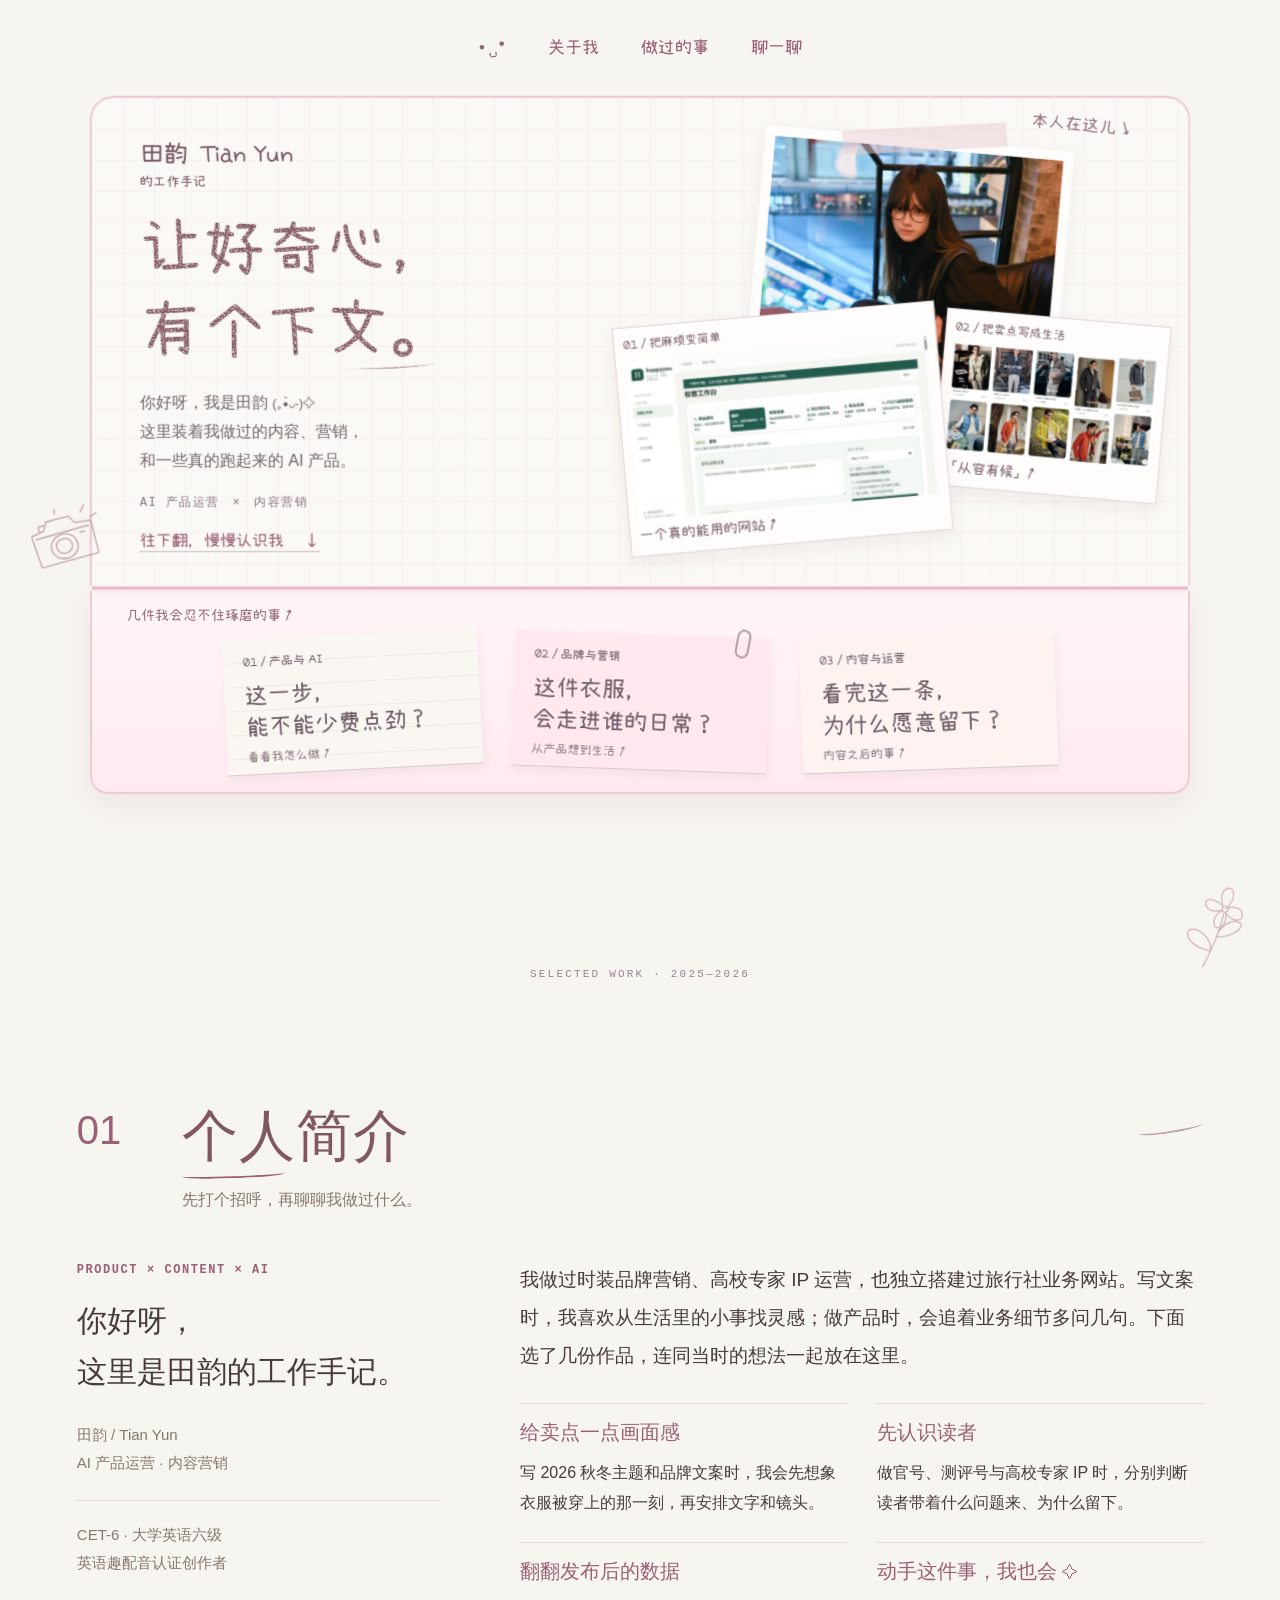
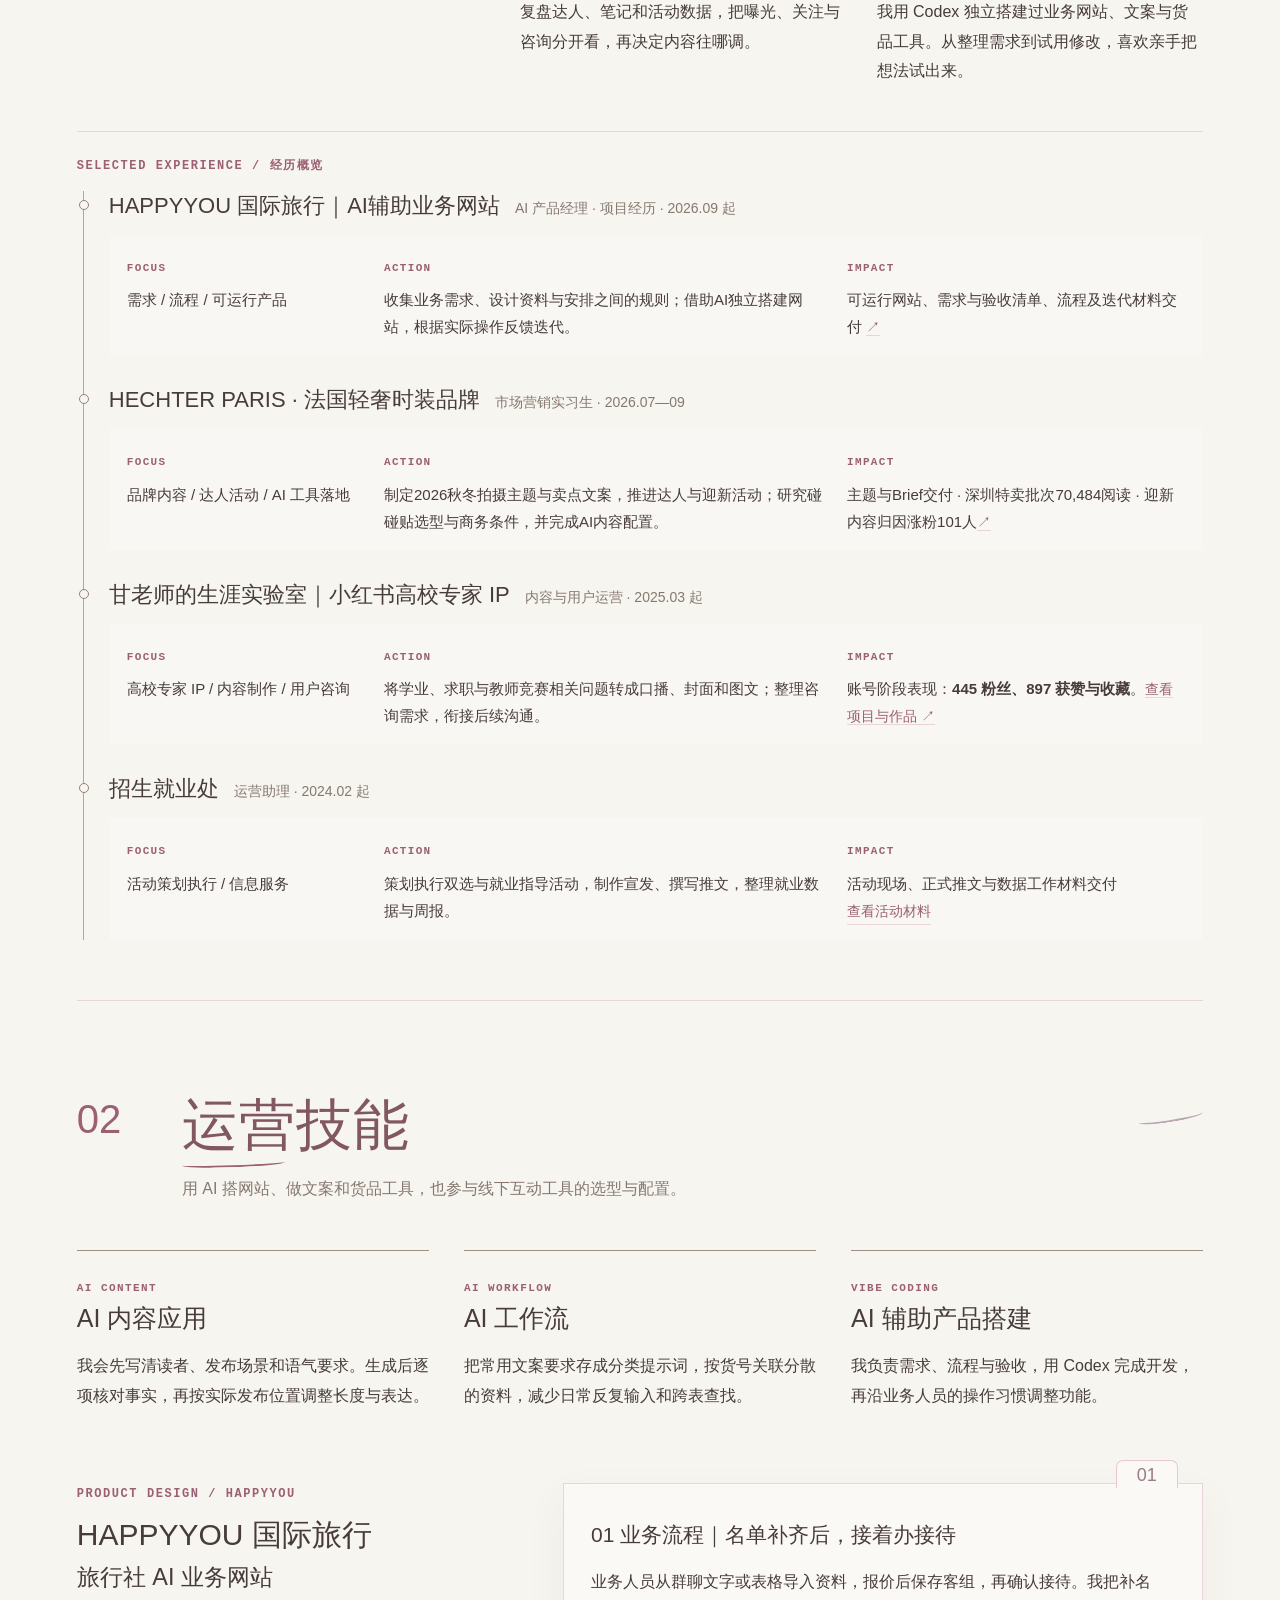
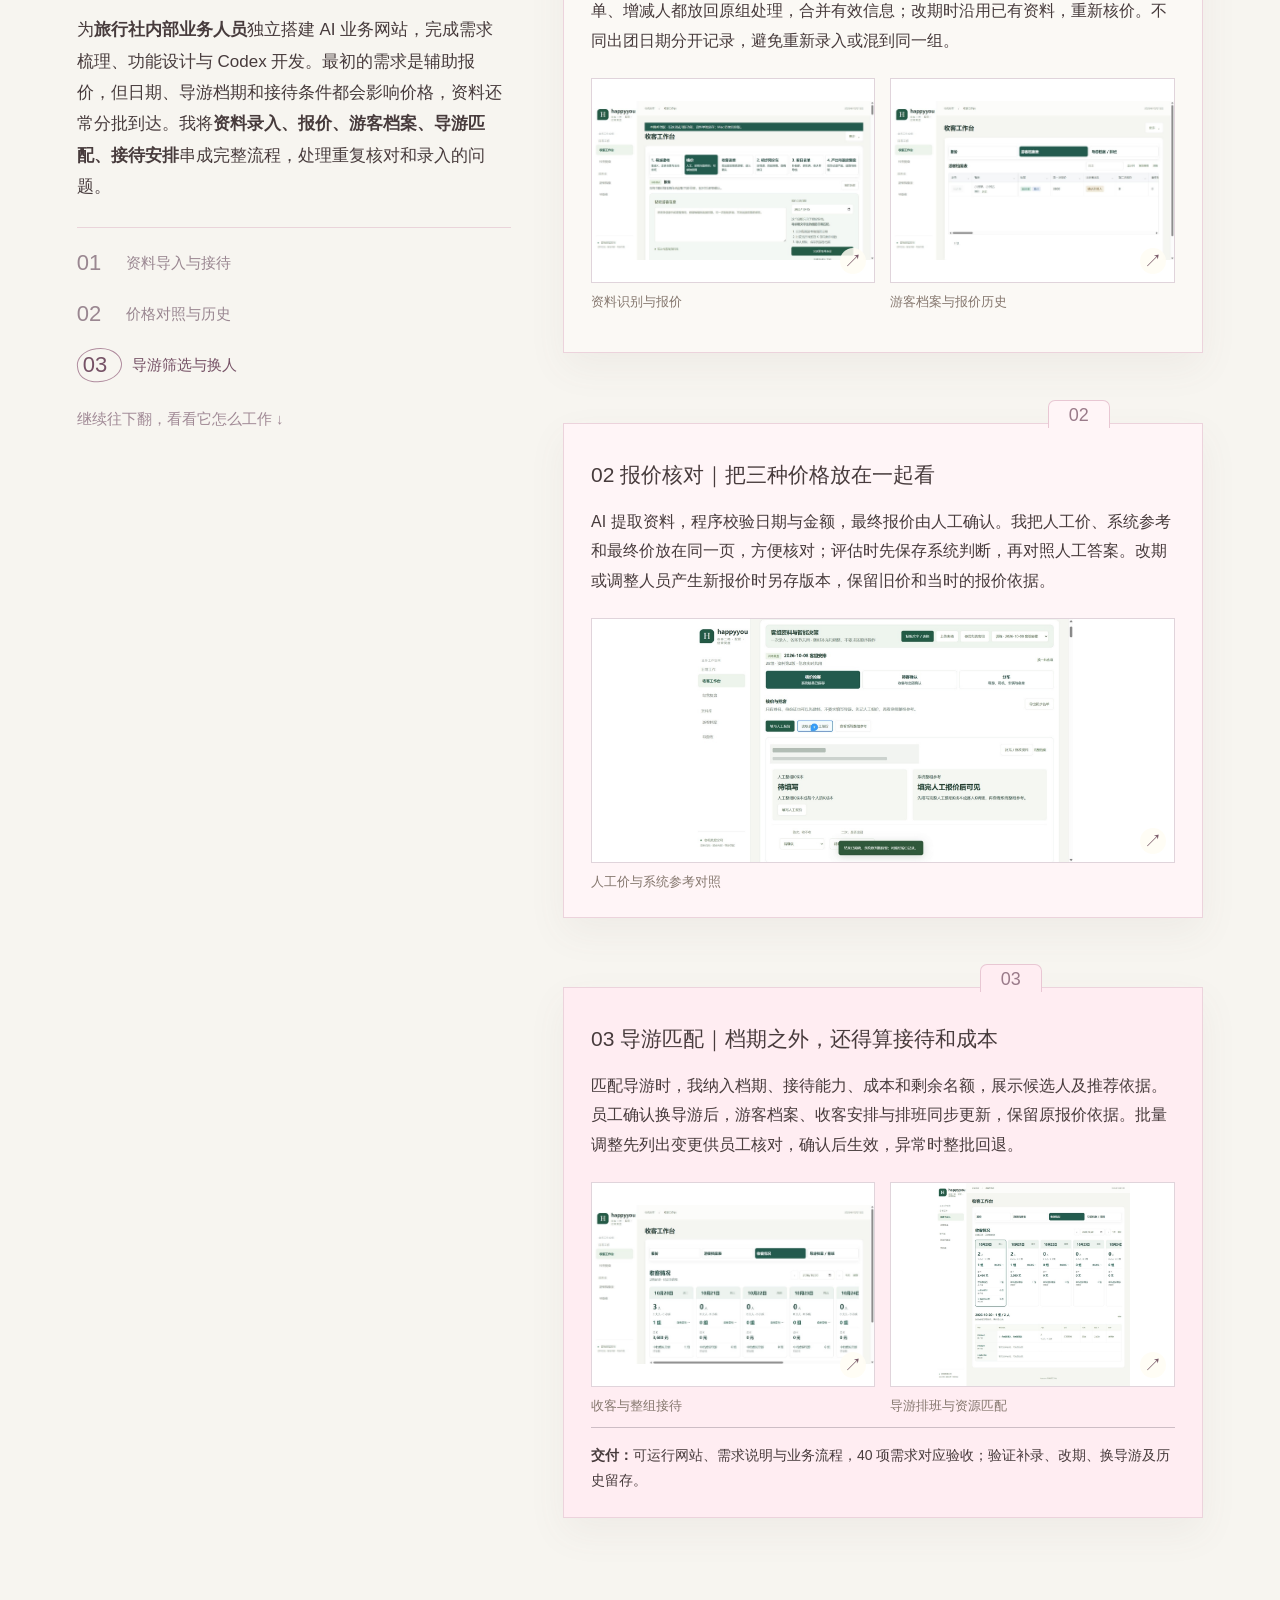
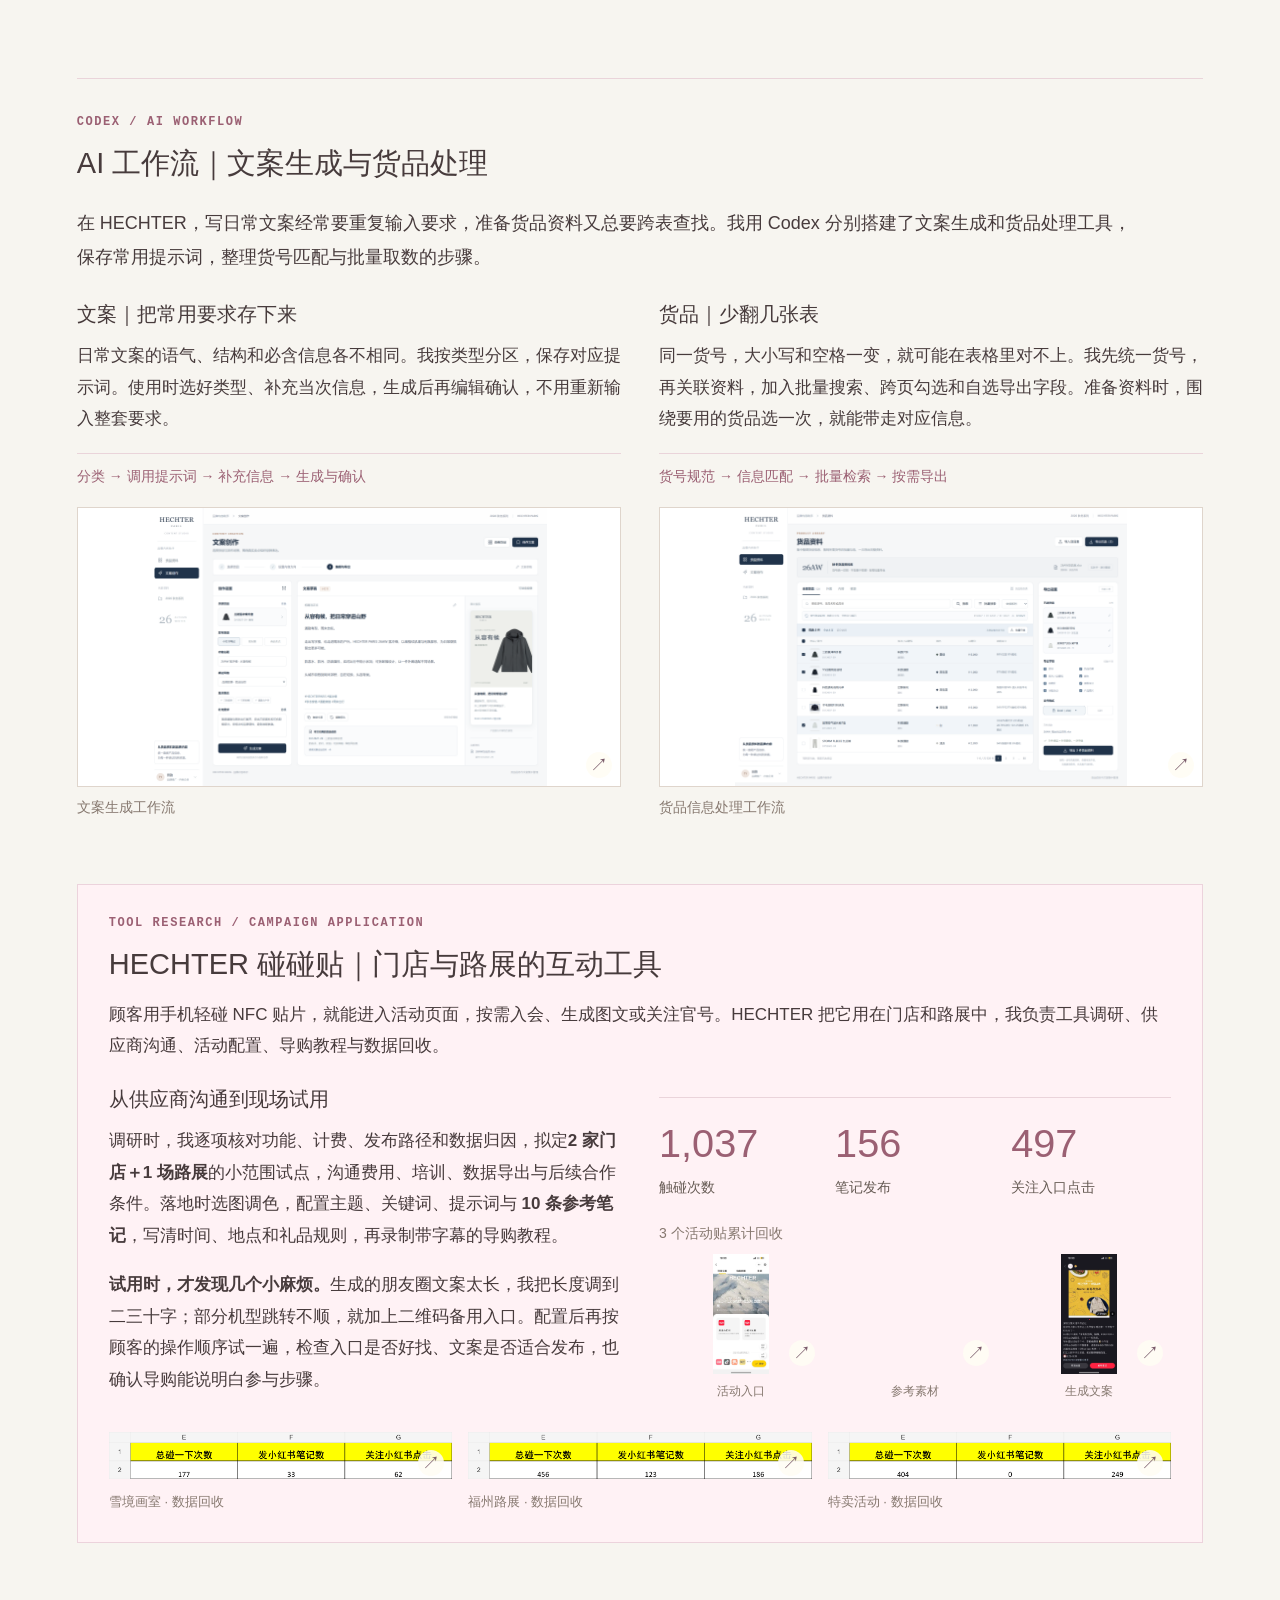
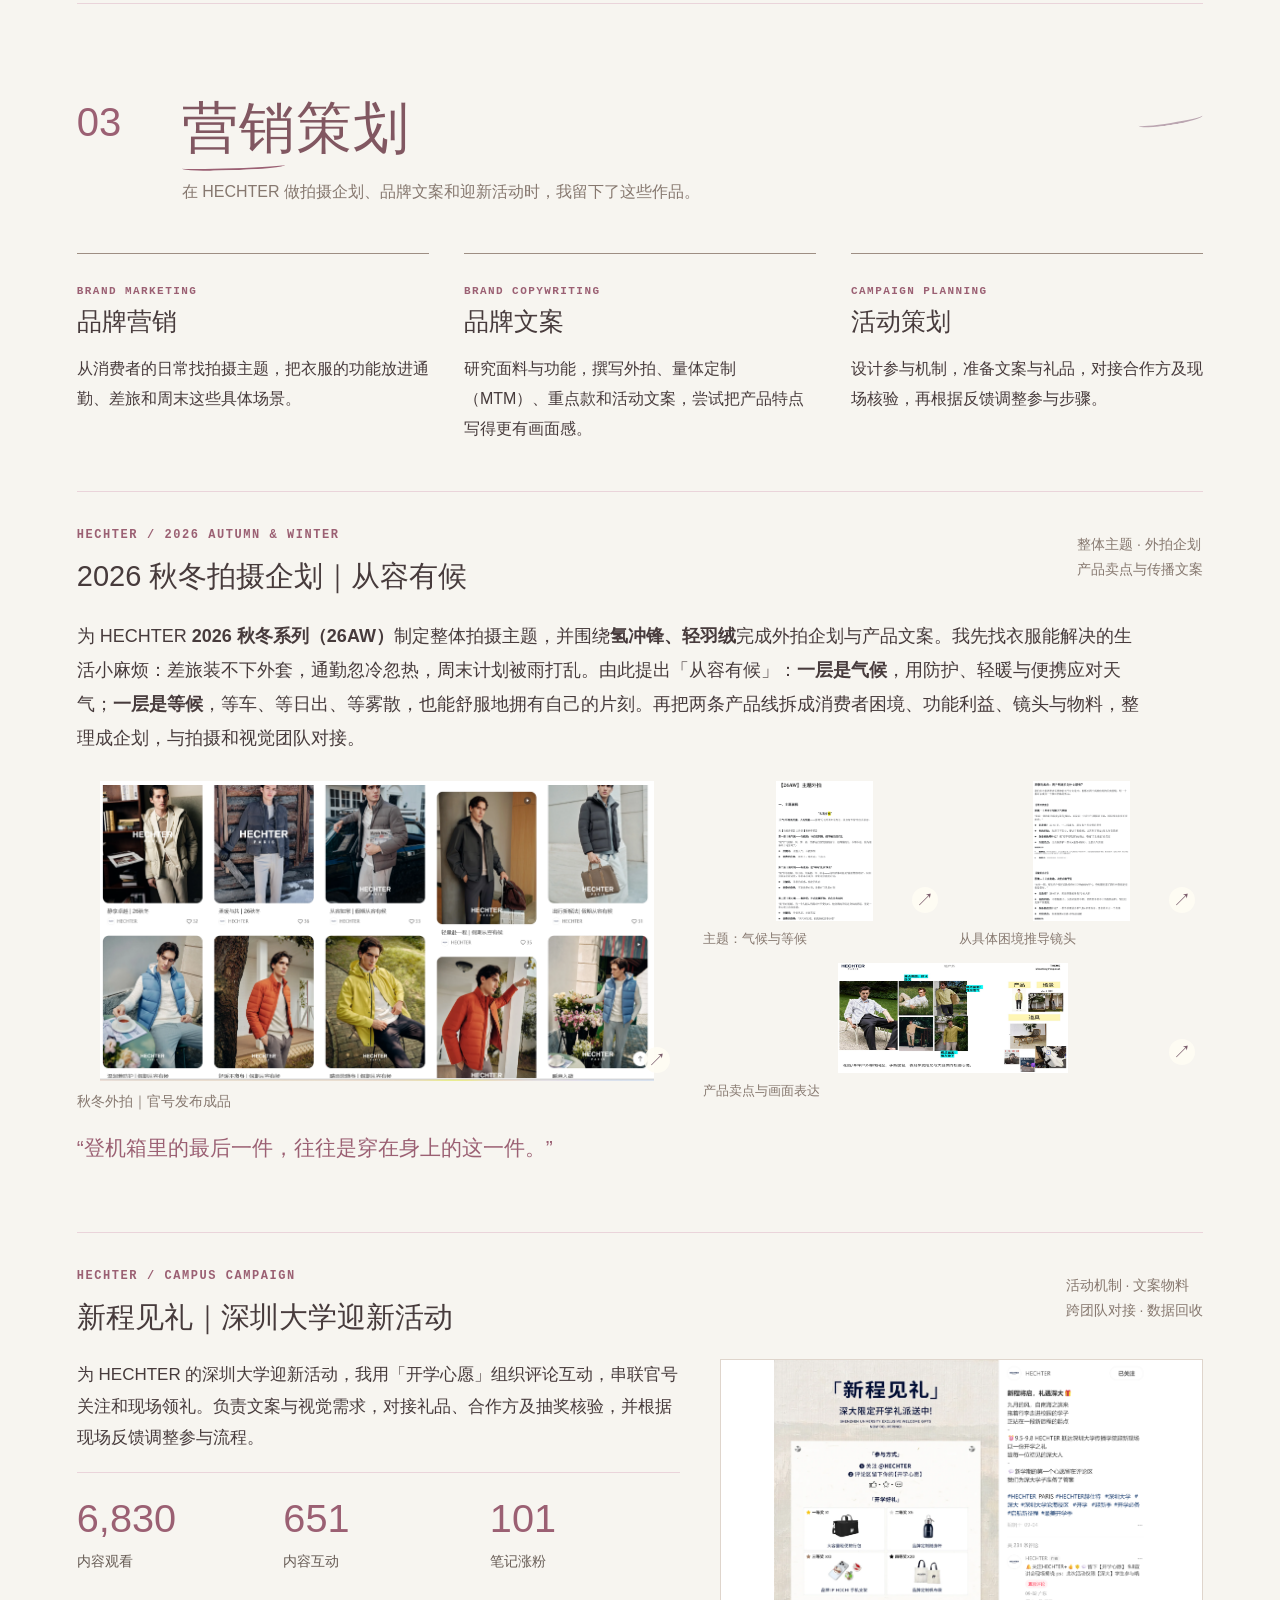
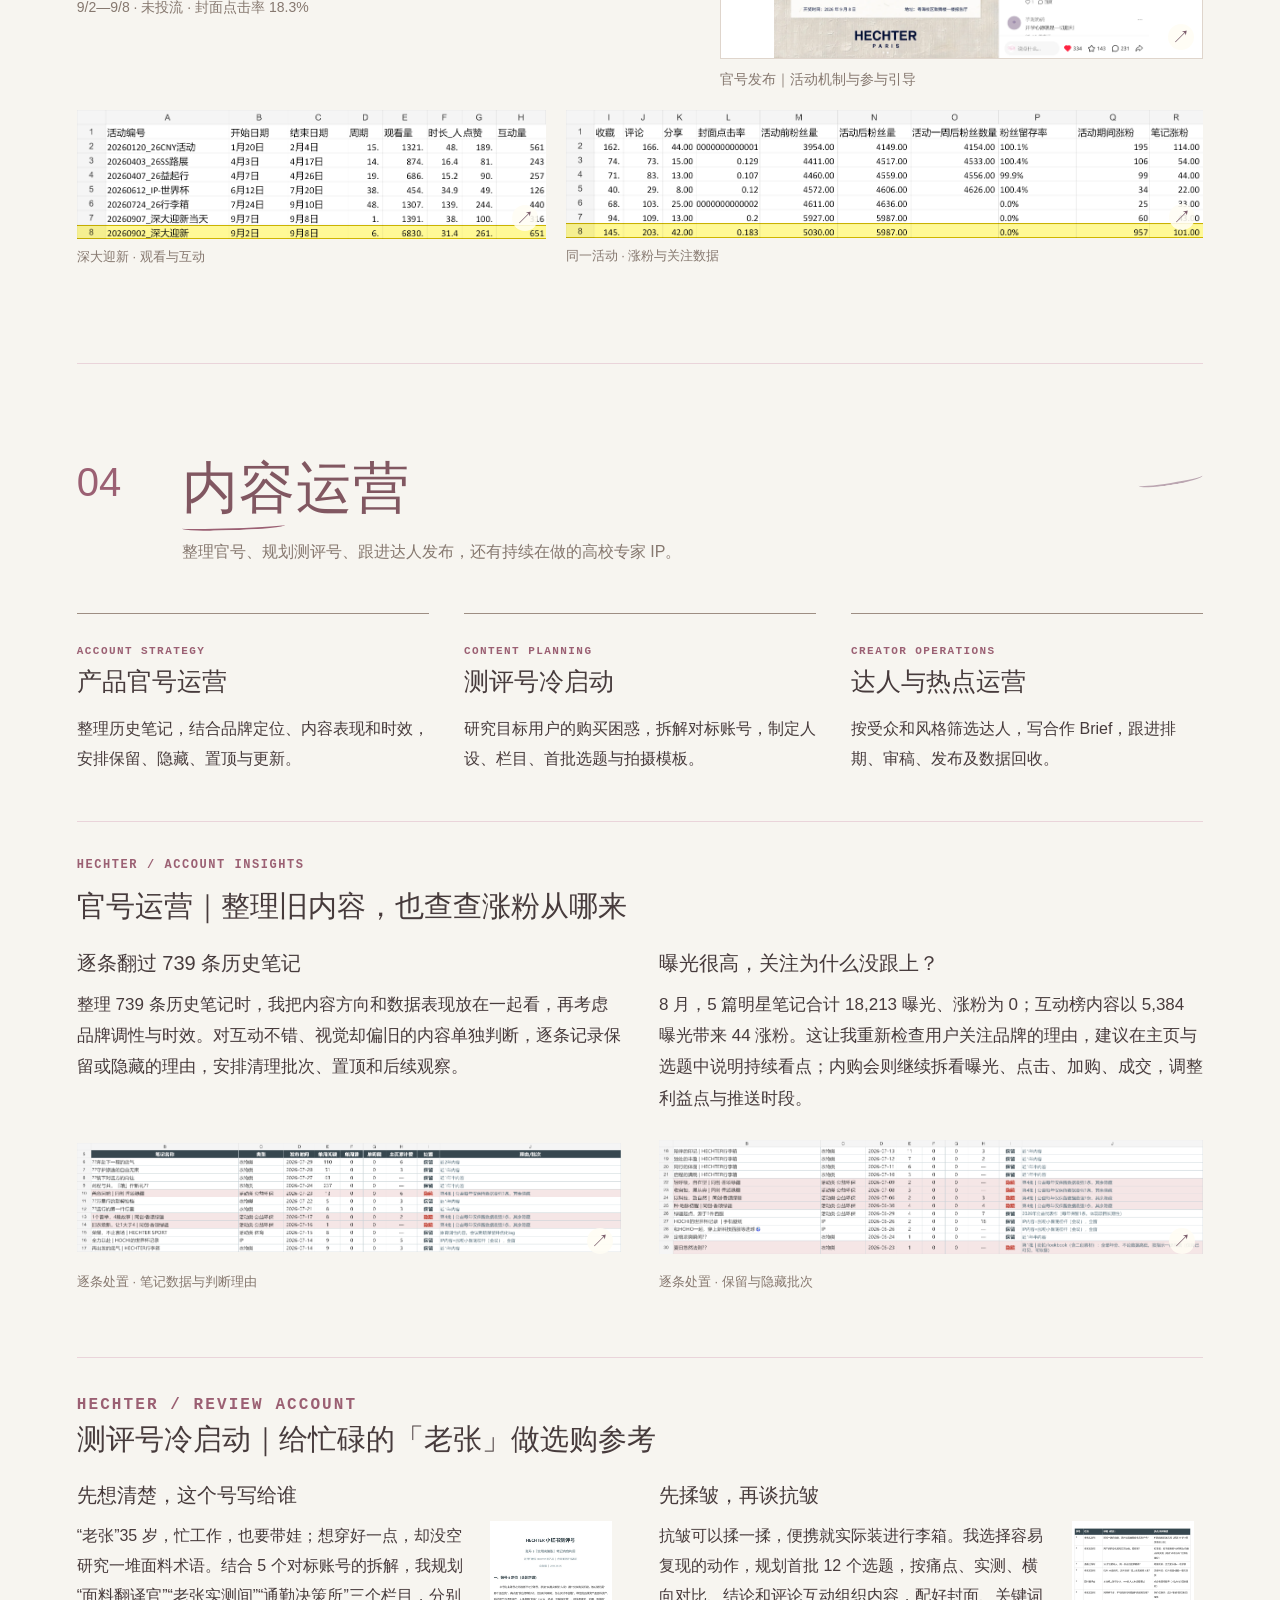
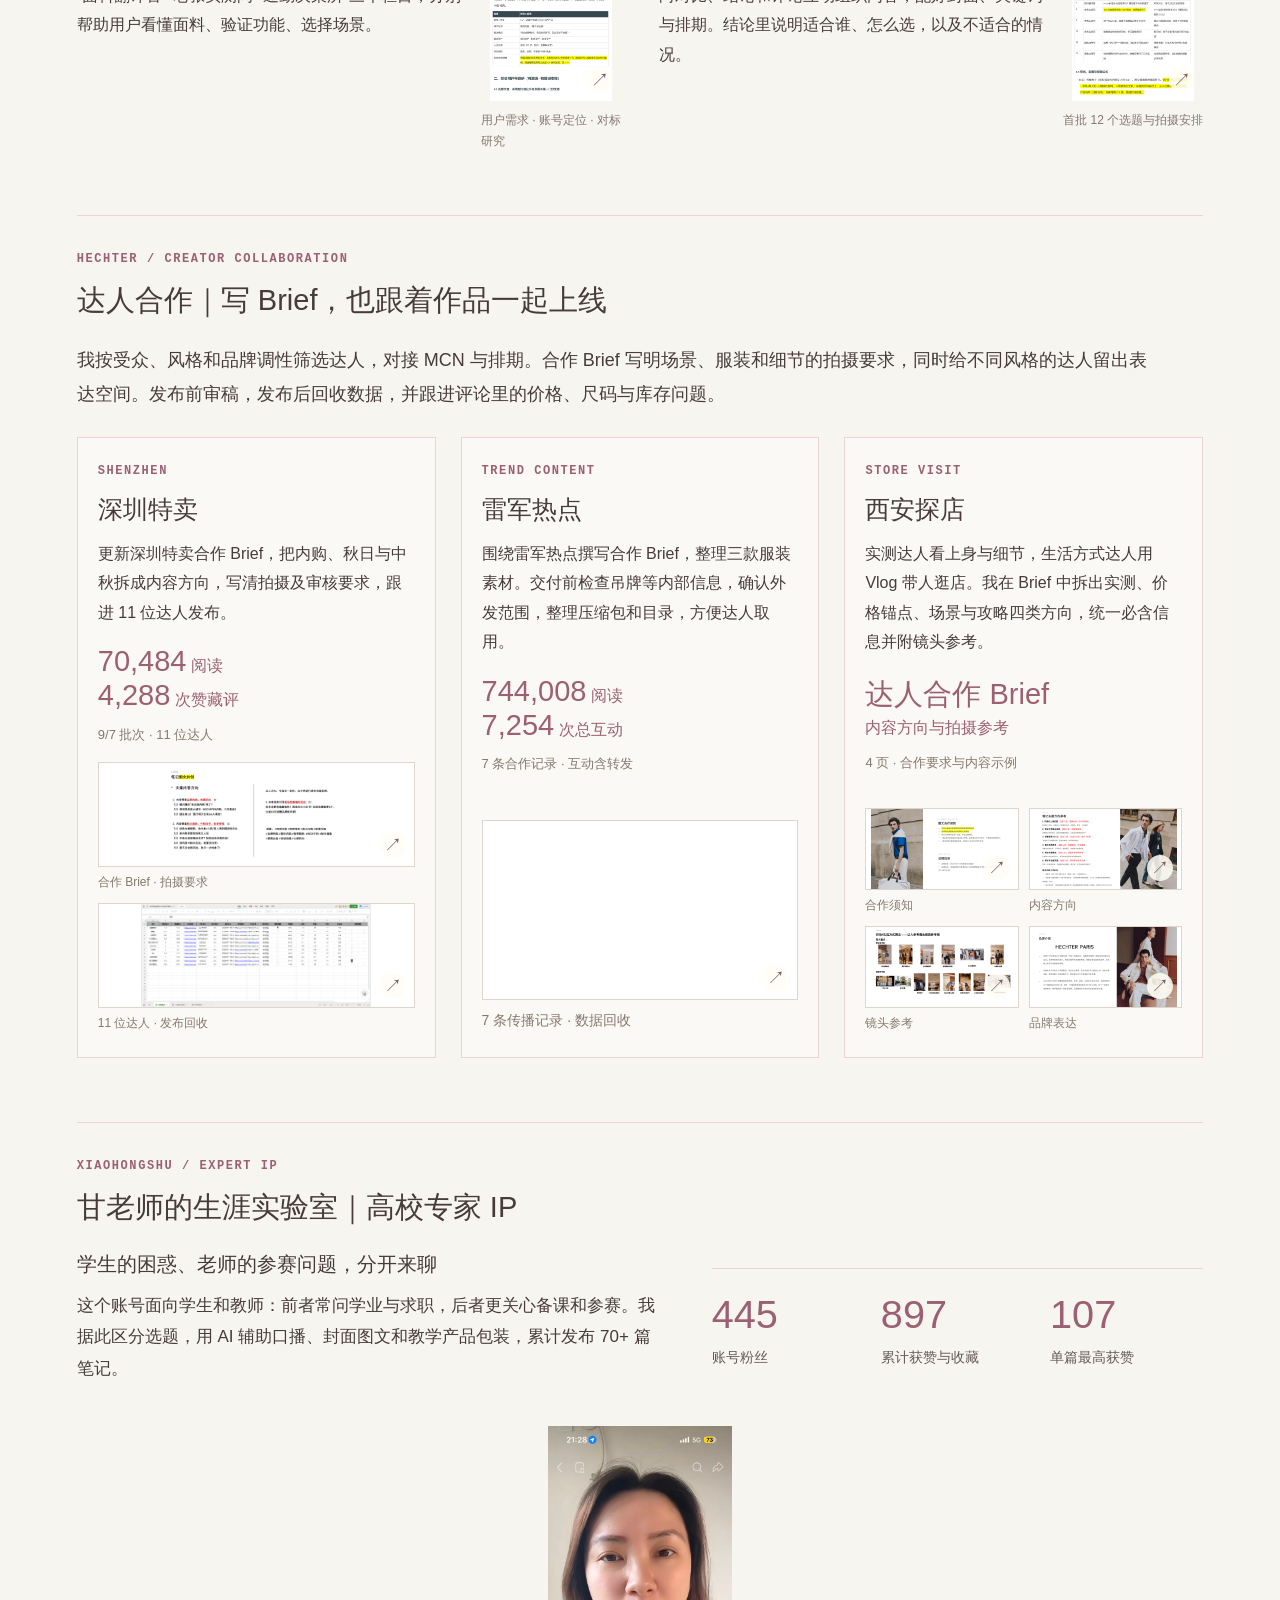
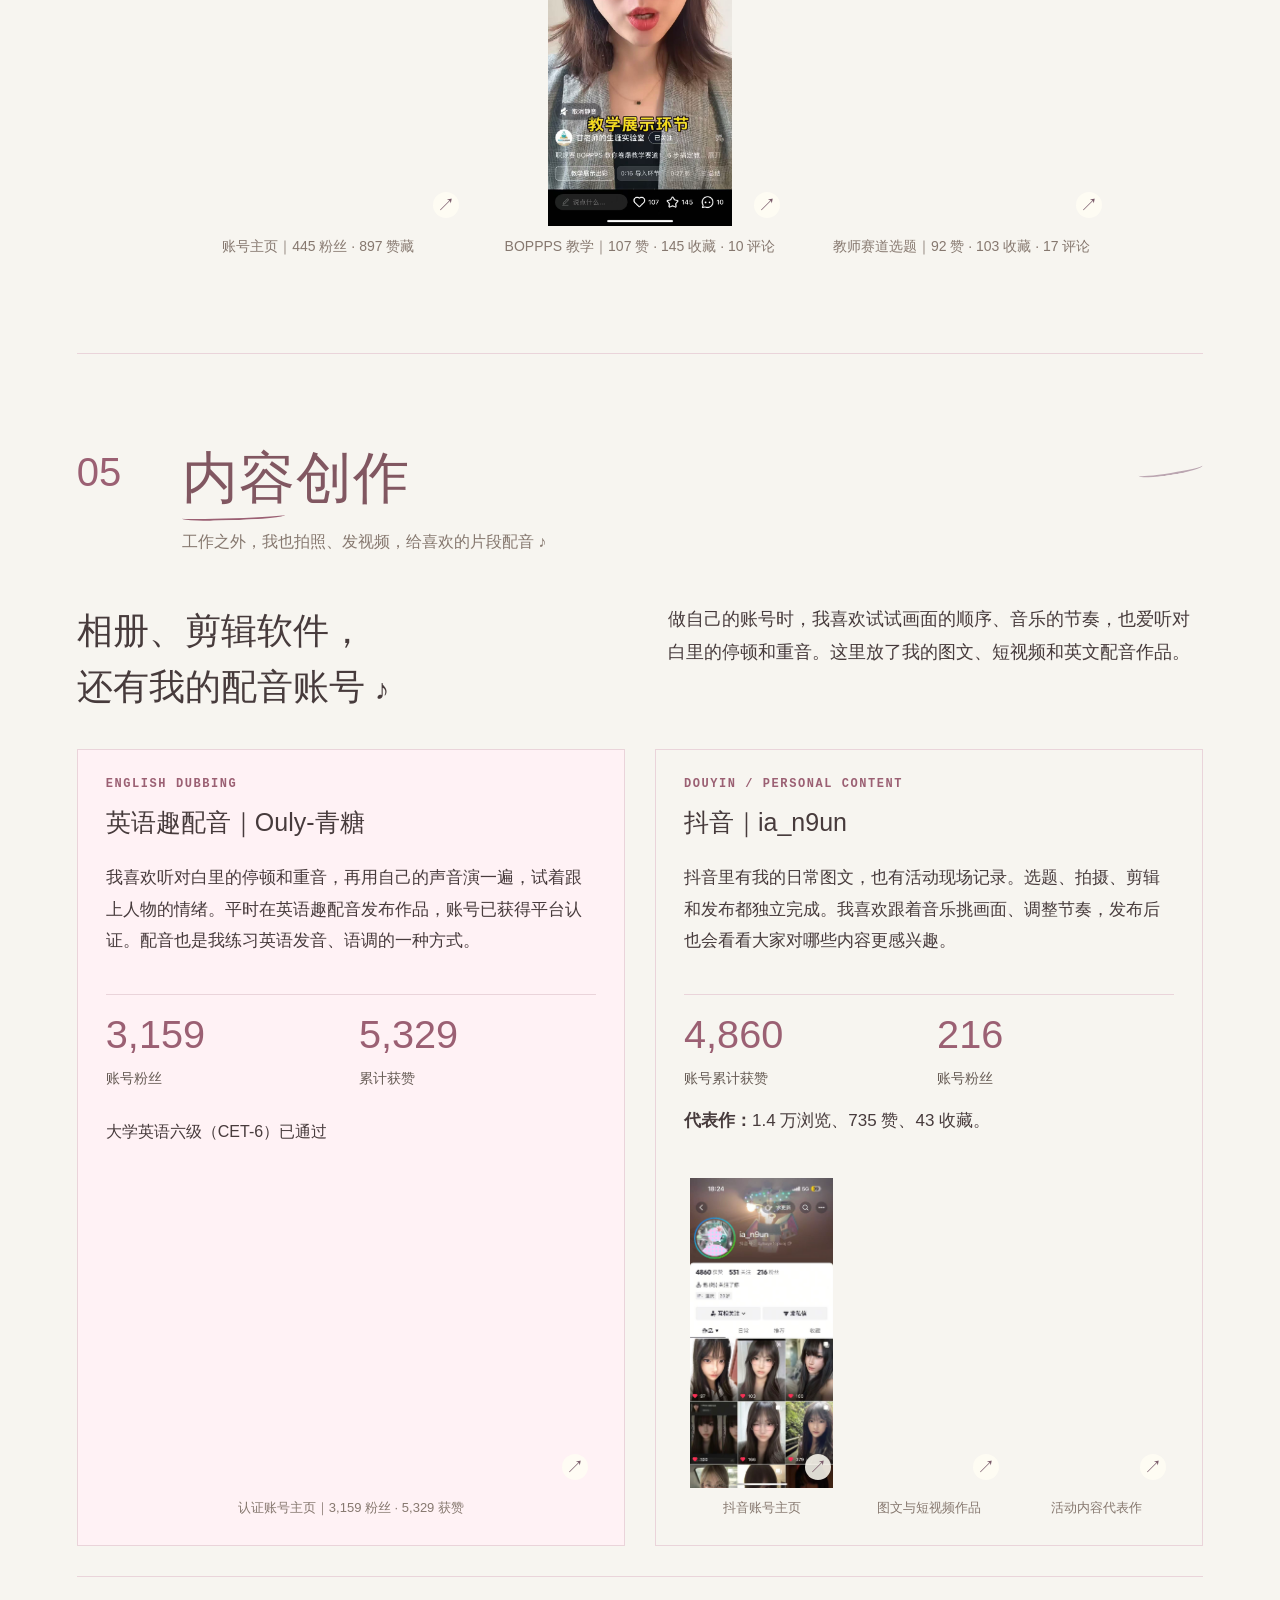
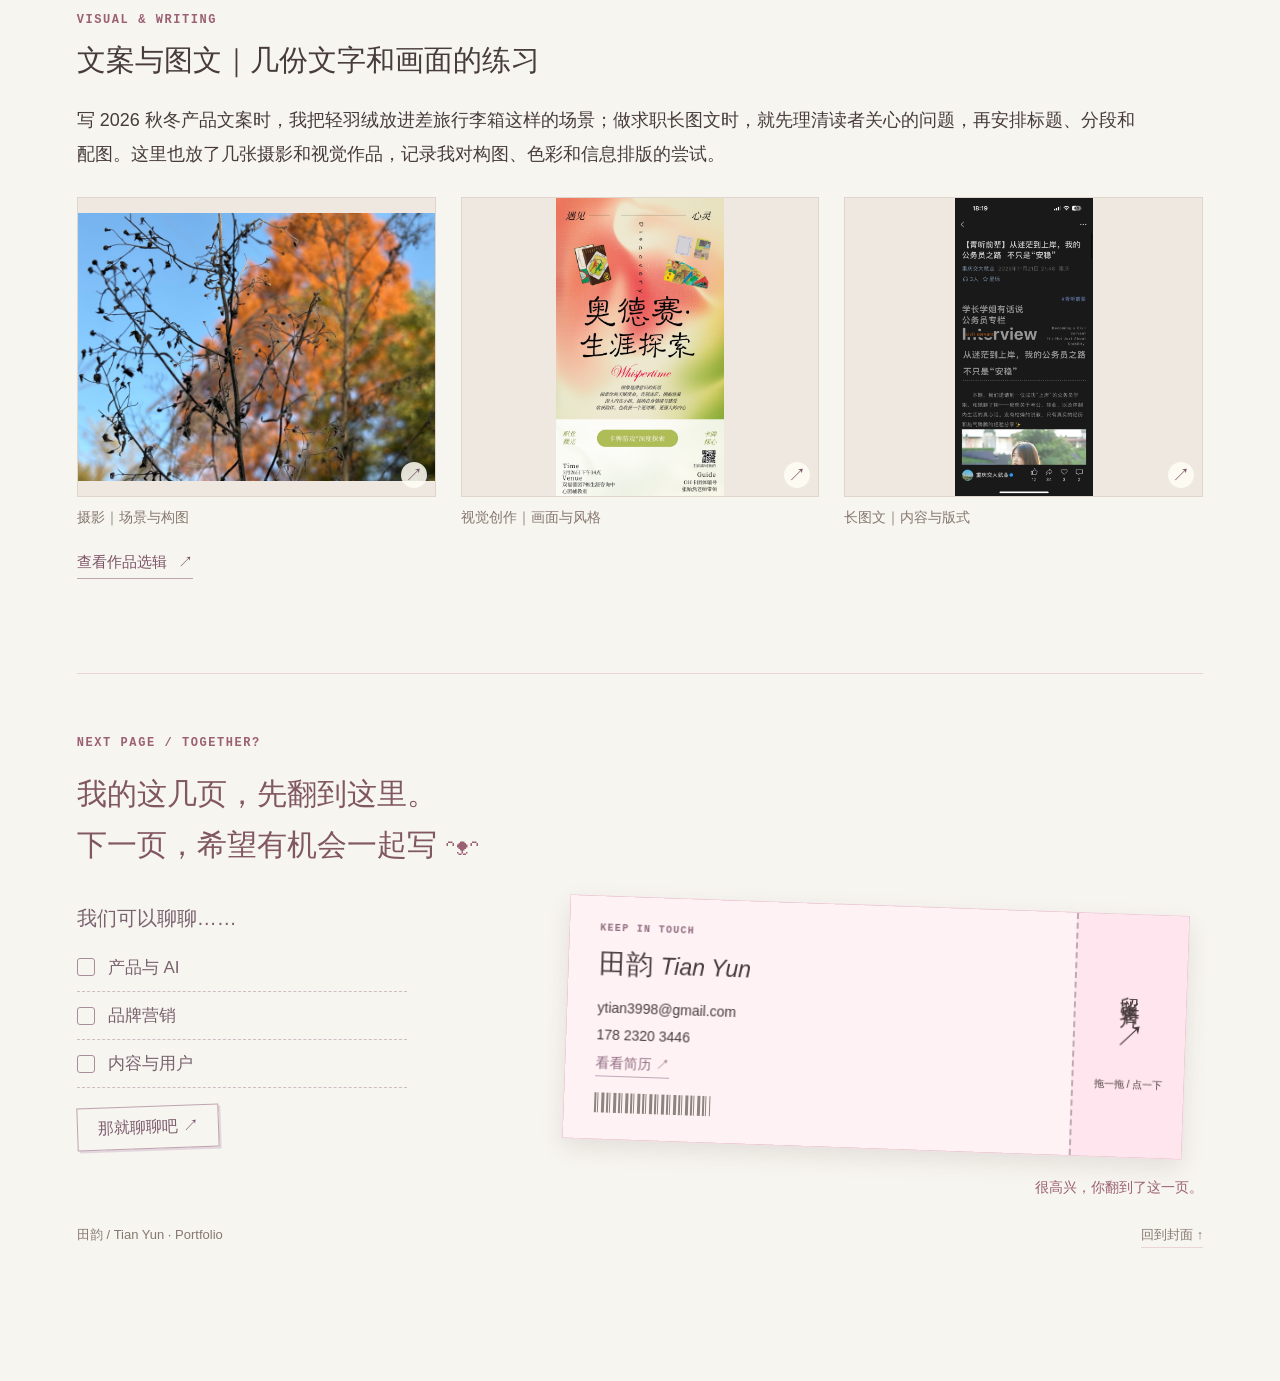
==== commit ed4fa3e0: "Update portfolio 2026-11-23 18:37" ====
--- a/index.html
+++ b/index.html
@@ -1,5 +1,5 @@
 <!DOCTYPE html>
-<html lang="zh-CN"><head><meta charset="UTF-8"><meta name="viewport" content="width=device-width, initial-scale=1"><meta name="description" content="田韵的作品集：AI 产品与工作流、HECHTER 品牌营销、高校专家 IP 内容运营。"><title>田韵 Tian Yun｜作品集</title><link rel="stylesheet" href="revision12.css?v=d4dd813680682553"><link rel="stylesheet" href="revision13.css?v=d4dd813680682553"><link rel="stylesheet" href="revision14.css?v=d4dd813680682553"><link rel="stylesheet" href="revision16.css?v=d4dd813680682553"><link rel="stylesheet" href="revision17.css?v=d4dd813680682553"><link rel="stylesheet" href="revision18.css?v=d4dd813680682553"><link rel="preload" href="assets/fonts/tian-hand-r19.woff2?v=d4dd813680682553" as="font" type="font/woff2" crossorigin="anonymous"><link rel="stylesheet" href="revision19.css?v=d4dd813680682553"><meta name="portfolio-version" content="d4dd813680682553"></head><body><div class="progress" aria-hidden="true"></div><nav class="chapter-nav" aria-label="章节导航"><a href="#profile">01 个人简介</a><a href="#skills">02 运营技能</a><a href="#marketing">03 营销策划</a><a href="#operations">04 内容运营</a><a href="#creative">05 内容创作</a></nav><header class="hero studio-hero closing-book" id="hello">
+<html lang="zh-CN"><head><meta charset="UTF-8"><meta name="viewport" content="width=device-width, initial-scale=1"><meta name="description" content="田韵的作品集：AI 产品与工作流、HECHTER 品牌营销、高校专家 IP 内容运营。"><title>田韵 Tian Yun｜作品集</title><link rel="stylesheet" href="revision12.css?v=2d3daa873cbece3d"><link rel="stylesheet" href="revision13.css?v=2d3daa873cbece3d"><link rel="stylesheet" href="revision14.css?v=2d3daa873cbece3d"><link rel="stylesheet" href="revision16.css?v=2d3daa873cbece3d"><link rel="stylesheet" href="revision17.css?v=2d3daa873cbece3d"><link rel="stylesheet" href="revision18.css?v=2d3daa873cbece3d"><link rel="preload" href="assets/fonts/tian-hand-r19.woff2?v=2d3daa873cbece3d" as="font" type="font/woff2" crossorigin="anonymous"><link rel="stylesheet" href="revision19.css?v=2d3daa873cbece3d"><meta name="portfolio-version" content="2d3daa873cbece3d"></head><body><div class="progress" aria-hidden="true"></div><nav class="chapter-nav" aria-label="章节导航"><a href="#profile">01 个人简介</a><a href="#skills">02 运营技能</a><a href="#marketing">03 营销策划</a><a href="#operations">04 内容运营</a><a href="#creative">05 内容创作</a></nav><header class="hero studio-hero closing-book" id="hello">
   <nav class="studio-nav" aria-label="首页导航">
     <a class="hello-face" href="#profile" aria-label="认识田韵"><span class="eye">•</span><span class="smile">ᴗ</span><span class="eye">•</span></a>
     <a href="#profile">关于我</a><a href="#skills">做过的事</a><a href="#contact">聊一聊</a>
@@ -49,4 +49,4 @@
 <p id="ticket-status" class="ticket-status" role="status" aria-live="polite">很高兴，你翻到了这一页。</p>
 <p class="footer-note">田韵 / Tian Yun · Portfolio <a href="#hello">回到封面 ↑</a></p></footer></main>
 <dialog id="gallery-dialog" aria-labelledby="gallery-title"><div class="dialog-top"><div><span class="eyebrow">PROJECT EVIDENCE</span><h2 id="gallery-title"></h2></div><button type="button" class="close-dialog" aria-label="关闭图片">×</button></div><div class="gallery-toolbar"><button type="button" id="gallery-prev" aria-label="上一页">←</button><span id="gallery-count" aria-live="polite"></span><button type="button" id="gallery-next" aria-label="下一页">→</button><button type="button" id="gallery-zoom">放大阅读</button><a id="gallery-original" target="_blank" rel="noopener">打开原图 ↗</a></div><div id="gallery-stage"><div id="gallery-frame"><img id="gallery-image" alt="" decoding="async"><span id="gallery-highlight" hidden aria-hidden="true"></span></div></div><p id="gallery-caption"></p><div id="gallery-thumbs" aria-label="选择页面"></div></dialog>
-<dialog id="resume-dialog" aria-labelledby="resume-title"><div class="dialog-top"><div><span class="eyebrow">RESUME</span><h2 id="resume-title">田韵 · 简历</h2></div><button type="button" class="close-dialog" aria-label="关闭简历">×</button></div><div class="resume-tabs"><button type="button" data-resume-tab="product">AI 产品运营</button><button type="button" data-resume-tab="marketing">内容营销</button><a id="resume-pdf" target="_blank" rel="noopener">打开 PDF ↗</a><a id="resume-docx" download>下载 Word ↗</a></div><div class="resume-preview"><img id="resume-image" alt="简历预览" decoding="async"></div></dialog><script type="application/json" id="gallery-data">{"happy":{"title":"HAPPYYOU｜产品界面","items":[{"src":"assets/ai7-quote-full.jpg","caption":"资料录入与报价：保留出团日期，确认后写入档案。"},{"src":"assets/ai7-archive-full.jpg","caption":"游客档案：接续已有资料，减少分批补录时的信息重复。"},{"src":"assets/ai7-intake-full.jpg","caption":"当前接待安排：改期、人员调整与关联信息同步。"},{"src":"assets/ai7-scheduled-full.jpg","caption":"按日期查看安排与可用资源。"},{"src":"assets/ai7-compare-full.jpg","caption":"操作验证：检查关联变更与报价记录。"}]},"workflow":{"title":"AI 工作流｜文案生成与货品处理","items":[{"src":"assets/r9-goods-copy.png","caption":"文案生成：按内容类型保存提示词，复用表达要求。"},{"src":"assets/r9-goods-library.png","caption":"货品处理：规范货号、批量检索与按字段导出。"}]},"nfc":{"title":"碰碰贴｜活动配置与数据回收","items":[{"src":"assets/r9-nfc-settings.jpg","caption":"活动配置：连接官号关注与小红书内容发布。"},{"src":"assets/r9-nfc-references.jpg","caption":"内容设置：为活动准备参考笔记与表达要求。"},{"src":"assets/r9-nfc-draft.jpg","caption":"生成效果：用户确认图文后发布。"},{"src":"assets/r9-snow-published.png","caption":"雪境画室｜官号活动成品。"},{"src":"assets/r11-nfc-1.png","caption":"雪境画室：177 次触碰、33 篇笔记、62 次关注入口点击。"},{"src":"assets/r11-nfc-2.png","caption":"福州路展：456 次触碰、123 篇笔记、186 次关注入口点击。"},{"src":"assets/r11-nfc-3.png","caption":"特卖活动：404 次触碰、249 次关注入口点击。"}]},"shoot":{"title":"HECHTER 2026 秋冬｜主题、外拍企划与发布成品","items":[{"src":"assets/r9-aw-published.png","caption":"秋冬外拍｜官号发布成品。"},{"src":"assets/r11-shoot-1.png","caption":"外拍企划 P1｜“从容有候”主题与气候、等候的双重表达。","crop":[126,128,1063,1493,1191,1684]},{"src":"assets/r11-shoot-2.png","caption":"外拍企划 P2｜从场景到消费者困境，确定产品分线。","crop":[125,124,1066,1546,1191,1684]},{"src":"assets/r11-shoot-3.png","caption":"外拍企划 P3｜消费者困境、功能利益与镜头方向。","crop":[125,199,1060,1550,1191,1684]},{"src":"assets/r11-shoot-4.png","caption":"外拍企划 P4｜差旅、运动与温差场景的传播话术。","crop":[125,122,1063,1553,1191,1684]},{"src":"assets/hechter-shoot-4.jpg","caption":"2026 秋冬拍摄企划｜主题与视觉方向。","crop":[68,41,1551,1001,1600,1001]},{"src":"assets/hechter-shoot-8.jpg","caption":"2026 秋冬拍摄企划｜产品卖点与画面表达。","crop":[57,43,1586,971,1600,1001]}]},"campus":{"title":"深圳大学迎新｜活动内容与原表数据","items":[{"src":"assets/r9-campus-published.png","caption":"“新程见礼”｜官号发布内容与活动参与方式。"},{"src":"assets/r9-campus-source-left.png","caption":"第 8 行｜9/2—9/8 深大迎新，6,830 观看、651 互动。","highlight":[256,32,288]},{"src":"assets/r9-campus-source-right.png","caption":"第 8 行｜同一活动内容的笔记涨粉指标为 101。","highlight":[256,32,288]},{"src":"assets/r9-campus-source.png","caption":"深大迎新活动原表全列｜荧光标记第 8 行。","highlight":[256,32,288]}]},"shenzhen":{"title":"深圳特卖｜正式 Brief 与传播回收","items":[{"src":"assets/r11-shenzhen-brief-2.png","caption":"Brief P2｜拍摄、返图、审核与发布要求。"},{"src":"assets/r11-shenzhen-brief-3.png","caption":"Brief P3｜活动信息、优惠与到场安排。"},{"src":"assets/r11-shenzhen-brief-4.png","caption":"Brief P4｜按创作方向组织产品与活动信息。"},{"src":"assets/r5-shenzhen-recovery-full.png","caption":"9/7 发布批次｜11 位达人，70,484 阅读、4,288 次赞藏评。"}]},"lei":{"title":"雷军热点｜传播数据回收","items":[{"src":"assets/r9-lei-recovery.png","caption":"项目回收｜7 条合作记录，744,008 阅读、7,254 次总互动（含转发）。"}]},"xian":{"title":"西安探店｜达人合作 Brief","items":[{"src":"assets/r11-xian-cooperation-2.png","caption":"合作 Brief P2｜合作须知与门店信息。"},{"src":"assets/r11-xian-cooperation-3.png","caption":"合作 Brief P3｜六类内容方向与必含信息。"},{"src":"assets/r11-xian-cooperation-4.png","caption":"合作 Brief P4｜人物、商品与空间镜头参考。"},{"src":"assets/r11-xian-cooperation-5.png","caption":"合作 Brief P5｜品牌表达口径。"}]},"account":{"title":"官号内容清理｜逐条笔记处置明细","items":[{"src":"assets/r14-account-latest.png","caption":"逐条处置 · 第 6—17 行｜笔记、阅读互动、处置与理由。"},{"src":"assets/r14-account-detail.png","caption":"逐条处置 · 第 18—30 行｜对应笔记保留与隐藏批次。"}]},"gan":{"title":"甘老师的生涯实验室｜高校专家 IP","items":[{"src":"assets/r13-gan-profile.jpg","caption":"甘老师的生涯实验室｜445 粉丝、897 累计获赞与收藏。"},{"src":"assets/r13-gan-boppps.jpg","caption":"BOPPPS 教学主题｜107 赞、145 收藏、10 评论。"},{"src":"assets/r13-gan-topic.jpg","caption":"教师赛道选题主题｜92 赞、103 收藏、17 评论。"}]},"english":{"title":"英语趣配音｜Ouly-青糖","items":[{"src":"assets/r16-english-profile.png","caption":"英语趣配音认证账号 Ouly-青糖｜3,159 粉丝 · 5,329 获赞。"}]},"douyin":{"title":"抖音 ia_n9un｜账号与创作作品","items":[{"src":"assets/r9-douyin-profile.jpg","caption":"账号主页｜累计获赞 4,860，粉丝 216。"},{"src":"assets/r9-douyin-works.jpg","caption":"个人图文与短视频｜选题、拍摄、剪辑与发布。"},{"src":"assets/p07-04.jpg","caption":"代表作｜1.4 万浏览、735 赞、34 评论、43 收藏。"}]},"writing":{"title":"视觉与文字｜个人作品选辑","items":[{"src":"assets/p08-00.jpg","caption":"摄影作品｜构图与场景记录。"},{"src":"assets/p09-00.jpg","caption":"视觉创作｜画面组织与风格表达。"},{"src":"assets/p10-02.jpg","caption":"求职主题长图文｜信息顺序、分段与版式。"},{"src":"assets/p10-00.jpg","caption":"图文作品｜将内容组织为可连续阅读的版面。"}]},"support":{"title":"招生就业处｜活动与信息服务","items":[{"src":"assets/p06-02.jpg","caption":"就业活动现场｜宣发与服务点位进入实际执行。"}]},"review":{"title":"HECHTER 测评号｜账号定位与首批内容","items":[{"src":"assets/hechter-review-1.jpg","caption":"账号定位｜购买阶段的用户需求、老张人设与对标研究。","crop":[95,100,1045,1500,1132,1600]},{"src":"assets/hechter-review-6.jpg","caption":"首批选题｜12 个选题、实测动作与拍摄安排。","crop":[95,100,1045,1500,1132,1600]}]}}</script><script src="revision12.js?v=d4dd813680682553"></script><script src="revision16.js?v=d4dd813680682553"></script><script src="revision19.js?v=d4dd813680682553"></script><script src="live-update.js?v=d4dd813680682553"></script></body></html>+<dialog id="resume-dialog" aria-labelledby="resume-title"><div class="dialog-top"><div><span class="eyebrow">RESUME</span><h2 id="resume-title">田韵 · 简历</h2></div><button type="button" class="close-dialog" aria-label="关闭简历">×</button></div><div class="resume-tabs"><button type="button" data-resume-tab="product">AI 产品运营</button><button type="button" data-resume-tab="marketing">内容营销</button><a id="resume-pdf" target="_blank" rel="noopener">打开 PDF ↗</a><a id="resume-docx" download>下载 Word ↗</a></div><div class="resume-preview"><img id="resume-image" alt="简历预览" decoding="async"></div></dialog><script type="application/json" id="gallery-data">{"happy":{"title":"HAPPYYOU｜产品界面","items":[{"src":"assets/ai7-quote-full.jpg","caption":"资料录入与报价：保留出团日期，确认后写入档案。"},{"src":"assets/ai7-archive-full.jpg","caption":"游客档案：接续已有资料，减少分批补录时的信息重复。"},{"src":"assets/ai7-intake-full.jpg","caption":"当前接待安排：改期、人员调整与关联信息同步。"},{"src":"assets/ai7-scheduled-full.jpg","caption":"按日期查看安排与可用资源。"},{"src":"assets/ai7-compare-full.jpg","caption":"操作验证：检查关联变更与报价记录。"}]},"workflow":{"title":"AI 工作流｜文案生成与货品处理","items":[{"src":"assets/r9-goods-copy.png","caption":"文案生成：按内容类型保存提示词，复用表达要求。"},{"src":"assets/r9-goods-library.png","caption":"货品处理：规范货号、批量检索与按字段导出。"}]},"nfc":{"title":"碰碰贴｜活动配置与数据回收","items":[{"src":"assets/r9-nfc-settings.jpg","caption":"活动配置：连接官号关注与小红书内容发布。"},{"src":"assets/r9-nfc-references.jpg","caption":"内容设置：为活动准备参考笔记与表达要求。"},{"src":"assets/r9-nfc-draft.jpg","caption":"生成效果：用户确认图文后发布。"},{"src":"assets/r9-snow-published.png","caption":"雪境画室｜官号活动成品。"},{"src":"assets/r11-nfc-1.png","caption":"雪境画室：177 次触碰、33 篇笔记、62 次关注入口点击。"},{"src":"assets/r11-nfc-2.png","caption":"福州路展：456 次触碰、123 篇笔记、186 次关注入口点击。"},{"src":"assets/r11-nfc-3.png","caption":"特卖活动：404 次触碰、249 次关注入口点击。"}]},"shoot":{"title":"HECHTER 2026 秋冬｜主题、外拍企划与发布成品","items":[{"src":"assets/r9-aw-published.png","caption":"秋冬外拍｜官号发布成品。"},{"src":"assets/r11-shoot-1.png","caption":"外拍企划 P1｜“从容有候”主题与气候、等候的双重表达。","crop":[126,128,1063,1493,1191,1684]},{"src":"assets/r11-shoot-2.png","caption":"外拍企划 P2｜从场景到消费者困境，确定产品分线。","crop":[125,124,1066,1546,1191,1684]},{"src":"assets/r11-shoot-3.png","caption":"外拍企划 P3｜消费者困境、功能利益与镜头方向。","crop":[125,199,1060,1550,1191,1684]},{"src":"assets/r11-shoot-4.png","caption":"外拍企划 P4｜差旅、运动与温差场景的传播话术。","crop":[125,122,1063,1553,1191,1684]},{"src":"assets/hechter-shoot-4.jpg","caption":"2026 秋冬拍摄企划｜主题与视觉方向。","crop":[68,41,1551,1001,1600,1001]},{"src":"assets/hechter-shoot-8.jpg","caption":"2026 秋冬拍摄企划｜产品卖点与画面表达。","crop":[57,43,1586,971,1600,1001]}]},"campus":{"title":"深圳大学迎新｜活动内容与原表数据","items":[{"src":"assets/r9-campus-published.png","caption":"“新程见礼”｜官号发布内容与活动参与方式。"},{"src":"assets/r9-campus-source-left.png","caption":"第 8 行｜9/2—9/8 深大迎新，6,830 观看、651 互动。","highlight":[256,32,288]},{"src":"assets/r9-campus-source-right.png","caption":"第 8 行｜同一活动内容的笔记涨粉指标为 101。","highlight":[256,32,288]},{"src":"assets/r9-campus-source.png","caption":"深大迎新活动原表全列｜荧光标记第 8 行。","highlight":[256,32,288]}]},"shenzhen":{"title":"深圳特卖｜正式 Brief 与传播回收","items":[{"src":"assets/r11-shenzhen-brief-2.png","caption":"Brief P2｜拍摄、返图、审核与发布要求。"},{"src":"assets/r11-shenzhen-brief-3.png","caption":"Brief P3｜活动信息、优惠与到场安排。"},{"src":"assets/r11-shenzhen-brief-4.png","caption":"Brief P4｜按创作方向组织产品与活动信息。"},{"src":"assets/r5-shenzhen-recovery-full.png","caption":"9/7 发布批次｜11 位达人，70,484 阅读、4,288 次赞藏评。"}]},"lei":{"title":"雷军热点｜传播数据回收","items":[{"src":"assets/r9-lei-recovery.png","caption":"项目回收｜7 条合作记录，744,008 阅读、7,254 次总互动（含转发）。"}]},"xian":{"title":"西安探店｜达人合作 Brief","items":[{"src":"assets/r11-xian-cooperation-2.png","caption":"合作 Brief P2｜合作须知与门店信息。"},{"src":"assets/r11-xian-cooperation-3.png","caption":"合作 Brief P3｜六类内容方向与必含信息。"},{"src":"assets/r11-xian-cooperation-4.png","caption":"合作 Brief P4｜人物、商品与空间镜头参考。"},{"src":"assets/r11-xian-cooperation-5.png","caption":"合作 Brief P5｜品牌表达口径。"}]},"account":{"title":"官号内容清理｜逐条笔记处置明细","items":[{"src":"assets/r14-account-latest.png","caption":"逐条处置 · 第 6—17 行｜笔记、阅读互动、处置与理由。"},{"src":"assets/r14-account-detail.png","caption":"逐条处置 · 第 18—30 行｜对应笔记保留与隐藏批次。"}]},"gan":{"title":"甘老师的生涯实验室｜高校专家 IP","items":[{"src":"assets/r13-gan-profile.jpg","caption":"甘老师的生涯实验室｜445 粉丝、897 累计获赞与收藏。"},{"src":"assets/r13-gan-boppps.jpg","caption":"BOPPPS 教学主题｜107 赞、145 收藏、10 评论。"},{"src":"assets/r13-gan-topic.jpg","caption":"教师赛道选题主题｜92 赞、103 收藏、17 评论。"}]},"english":{"title":"英语趣配音｜Ouly-青糖","items":[{"src":"assets/r16-english-profile.png","caption":"英语趣配音认证账号 Ouly-青糖｜3,159 粉丝 · 5,329 获赞。"}]},"douyin":{"title":"抖音 ia_n9un｜账号与创作作品","items":[{"src":"assets/r9-douyin-profile.jpg","caption":"账号主页｜累计获赞 4,860，粉丝 216。"},{"src":"assets/r9-douyin-works.jpg","caption":"个人图文与短视频｜选题、拍摄、剪辑与发布。"},{"src":"assets/p07-04.jpg","caption":"代表作｜1.4 万浏览、735 赞、34 评论、43 收藏。"}]},"writing":{"title":"视觉与文字｜个人作品选辑","items":[{"src":"assets/p08-00.jpg","caption":"摄影作品｜构图与场景记录。"},{"src":"assets/p09-00.jpg","caption":"视觉创作｜画面组织与风格表达。"},{"src":"assets/p10-02.jpg","caption":"求职主题长图文｜信息顺序、分段与版式。"},{"src":"assets/p10-00.jpg","caption":"图文作品｜将内容组织为可连续阅读的版面。"}]},"support":{"title":"招生就业处｜活动与信息服务","items":[{"src":"assets/p06-02.jpg","caption":"就业活动现场｜宣发与服务点位进入实际执行。"}]},"review":{"title":"HECHTER 测评号｜账号定位与首批内容","items":[{"src":"assets/hechter-review-1.jpg","caption":"账号定位｜购买阶段的用户需求、老张人设与对标研究。","crop":[95,100,1045,1500,1132,1600]},{"src":"assets/hechter-review-6.jpg","caption":"首批选题｜12 个选题、实测动作与拍摄安排。","crop":[95,100,1045,1500,1132,1600]}]}}</script><script src="revision12.js?v=2d3daa873cbece3d"></script><script src="revision16.js?v=2d3daa873cbece3d"></script><script src="revision19.js?v=2d3daa873cbece3d"></script><script src="live-update.js?v=2d3daa873cbece3d"></script></body></html>
--- a/revision19.css
+++ b/revision19.css
@@ -1,7 +1,10 @@
 @font-face{font-family:'Tian Hand';src:url('assets/fonts/tian-hand-r19.woff2') format('woff2');font-weight:400;font-style:normal;font-display:swap}
-:root{--hand:'Tian Hand','Microsoft YaHei',sans-serif;--serif:var(--hand);--latin:var(--hand);--rose:#ffe8ee;--wash:#fff3f5;--line:#ead4da;--ink:#473b3c;--accent:#9b6073;--pencil:#9b6073}
+:root{--text:-apple-system,BlinkMacSystemFont,'Segoe UI','PingFang SC','Microsoft YaHei',Arial,sans-serif;--hand:var(--text);--serif:var(--text);--latin:var(--text);--rose:#ffe8ee;--wash:#fff3f5;--line:#ead4da;--ink:#473b3c;--accent:#9b6073;--pencil:#9b6073}
+.studio-hero{--hand:'Tian Hand','Microsoft YaHei',sans-serif}
 body,button,input,figcaption{font-family:var(--hand)}
 h3,h4,.case-top h3,.profile-note h3{font-family:var(--hand);font-weight:400;letter-spacing:0}
+.section-head h2{mask-image:none;font-family:var(--text);font-weight:500;letter-spacing:.02em}
+.section-head .chalk-letter{transform:none}
 .metrics strong,.project-result b{font-family:var(--hand);font-weight:400}
 .pull-quote{font-family:var(--hand);font-style:normal}
 .book-back{background:#fff0f4;border-color:#edcbd6;color:#925d6e;box-shadow:inset 0 -5px 0 #f7dfe7}
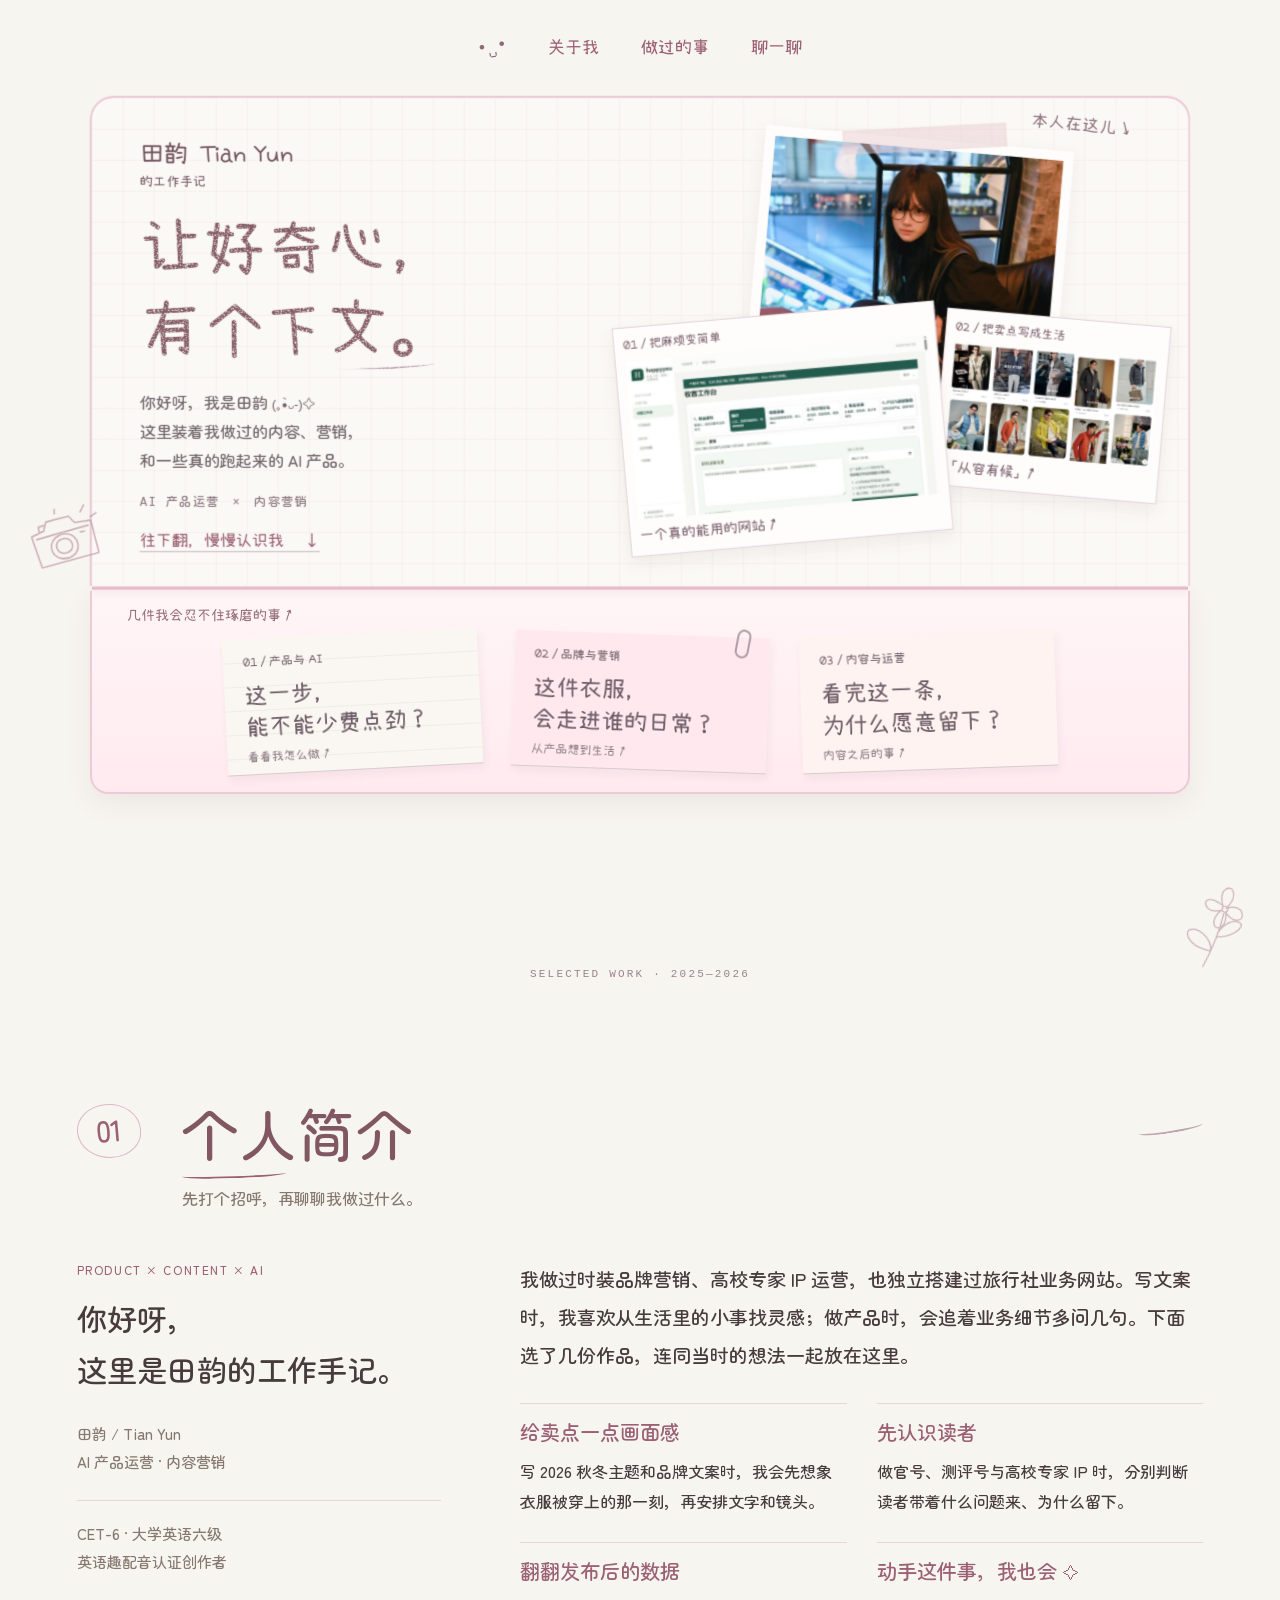
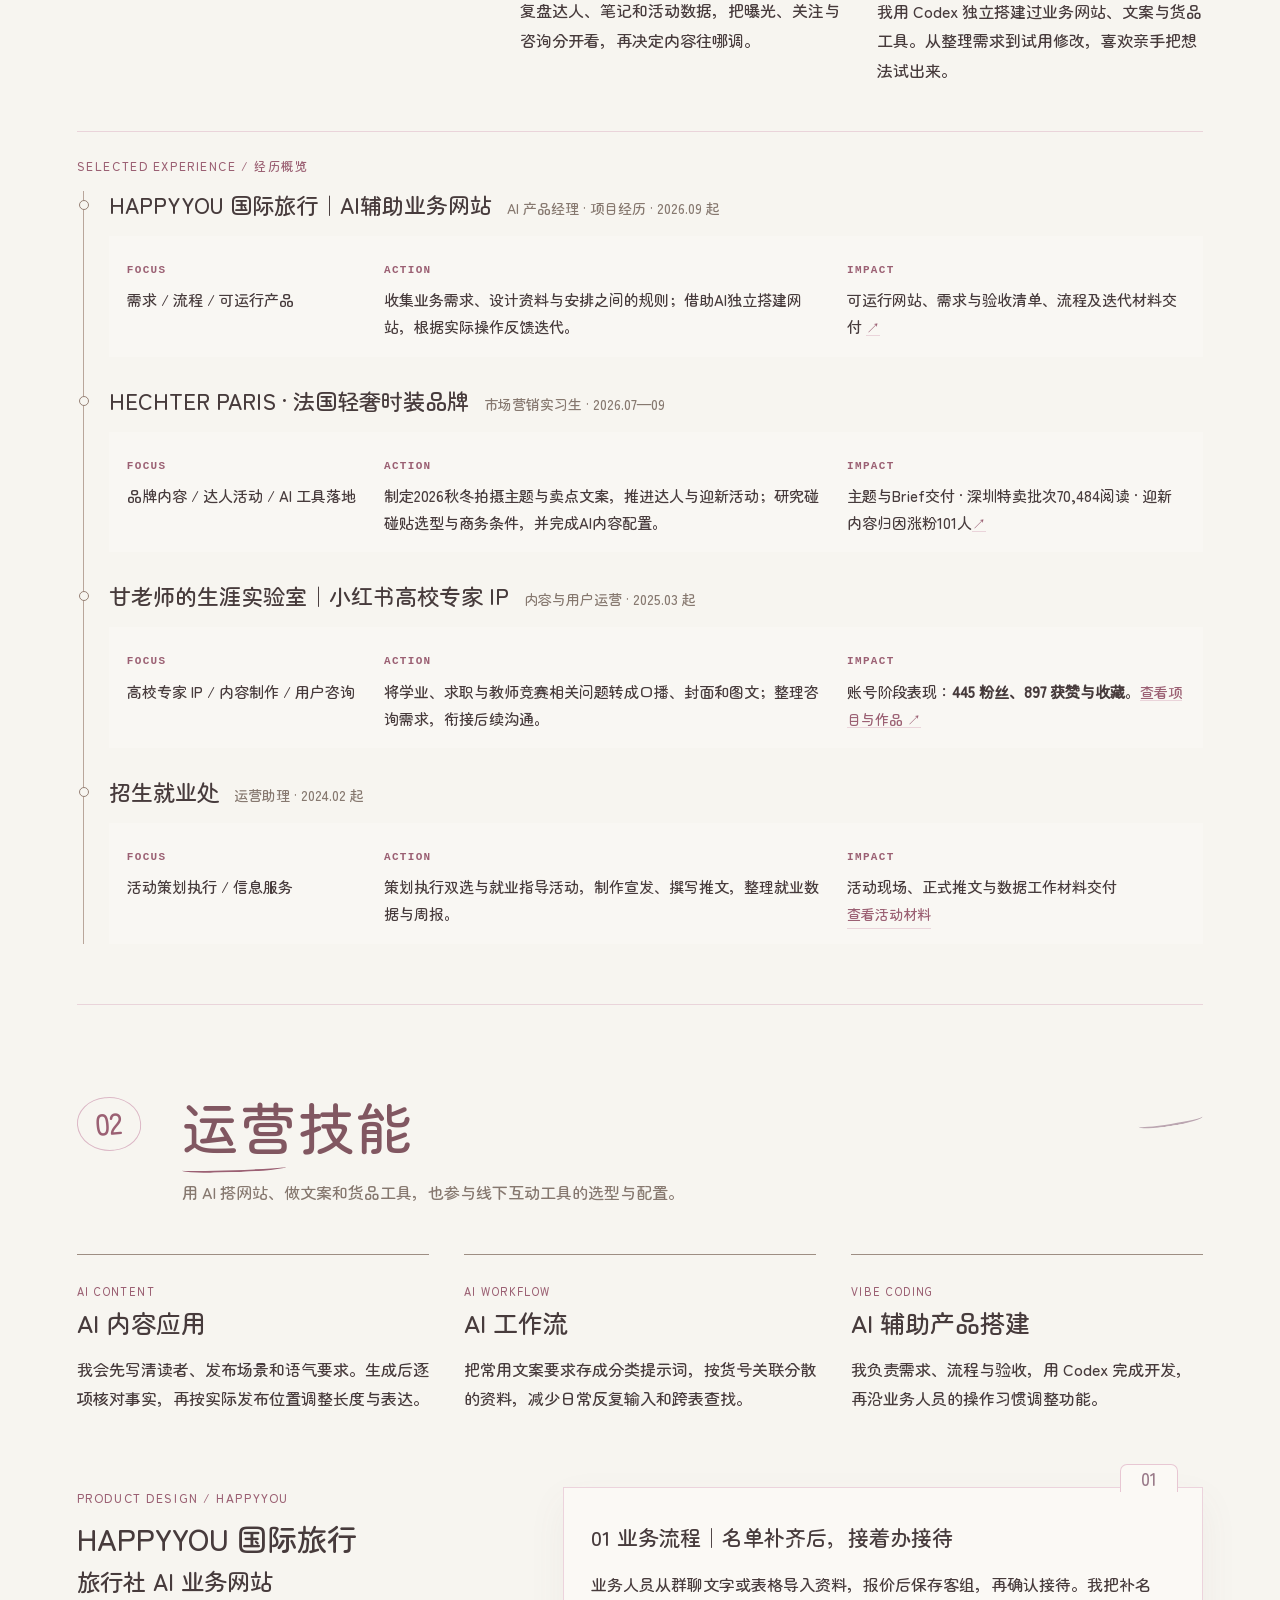
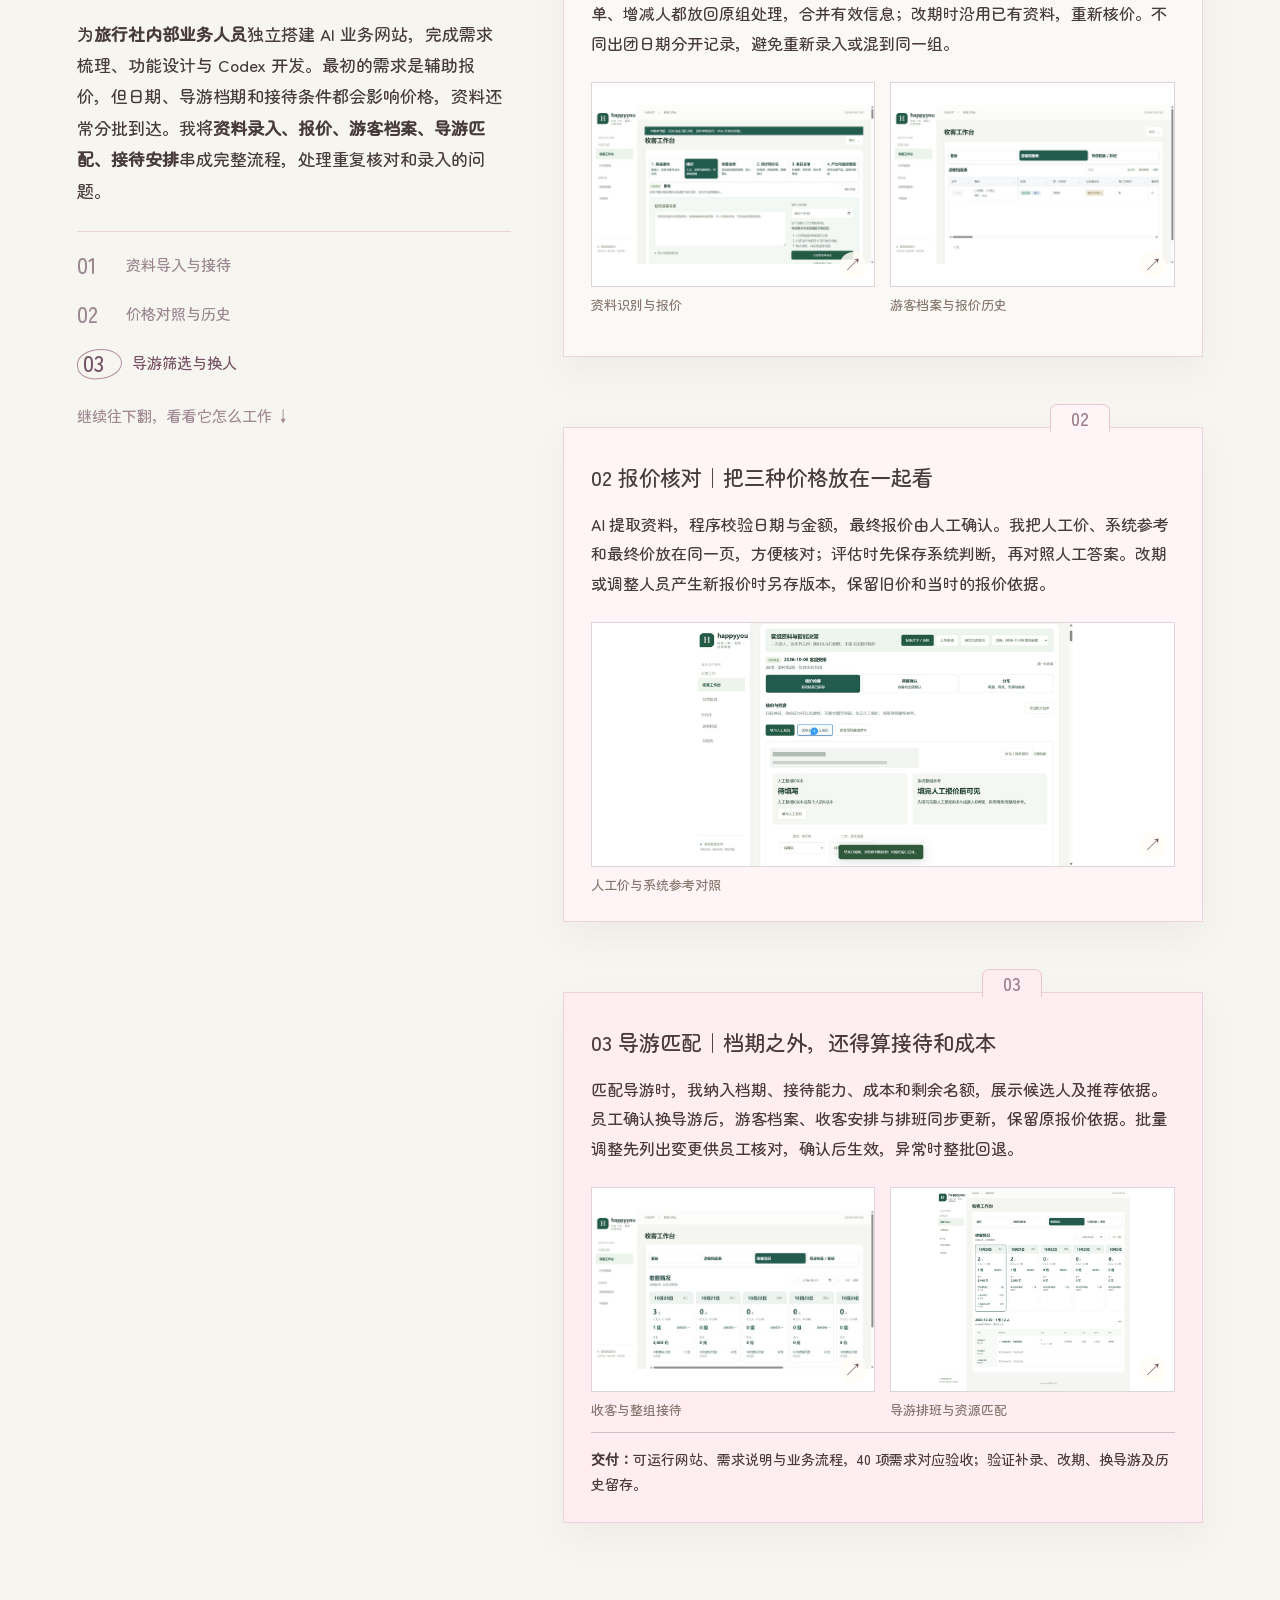
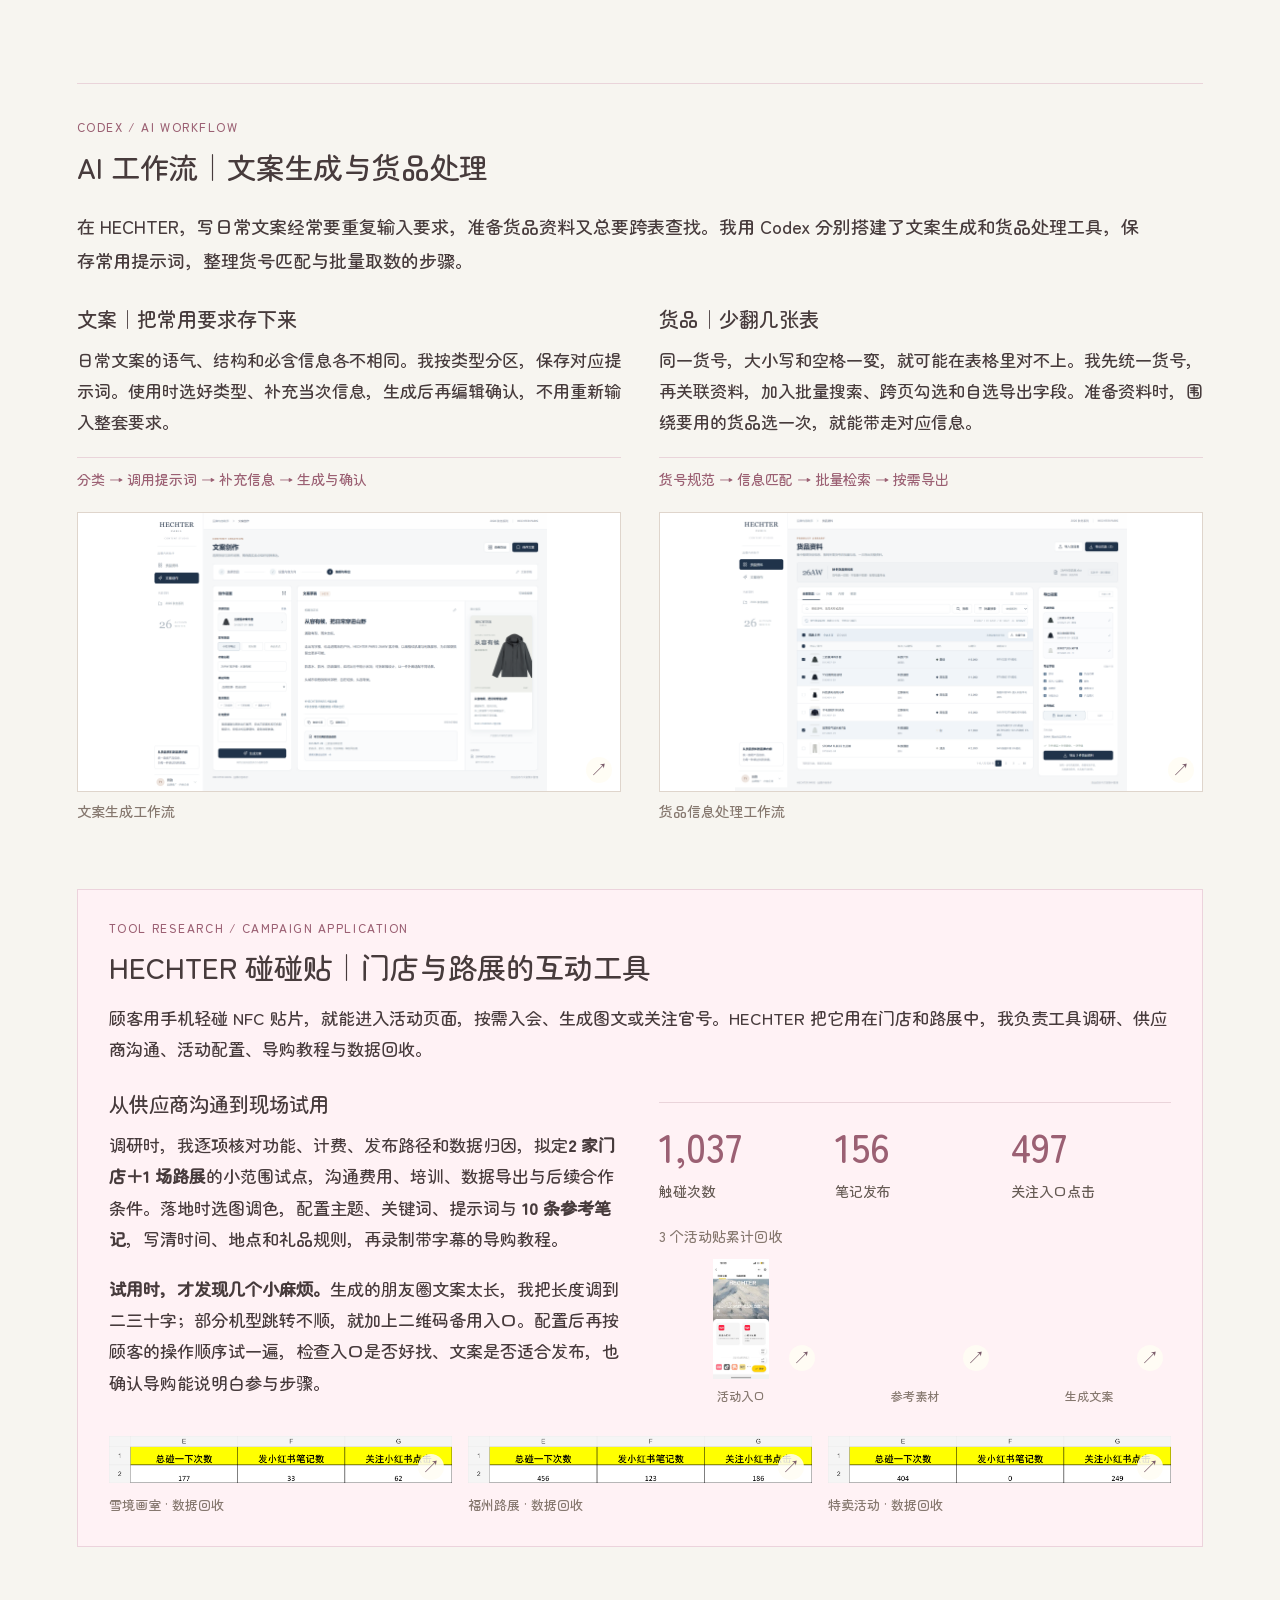
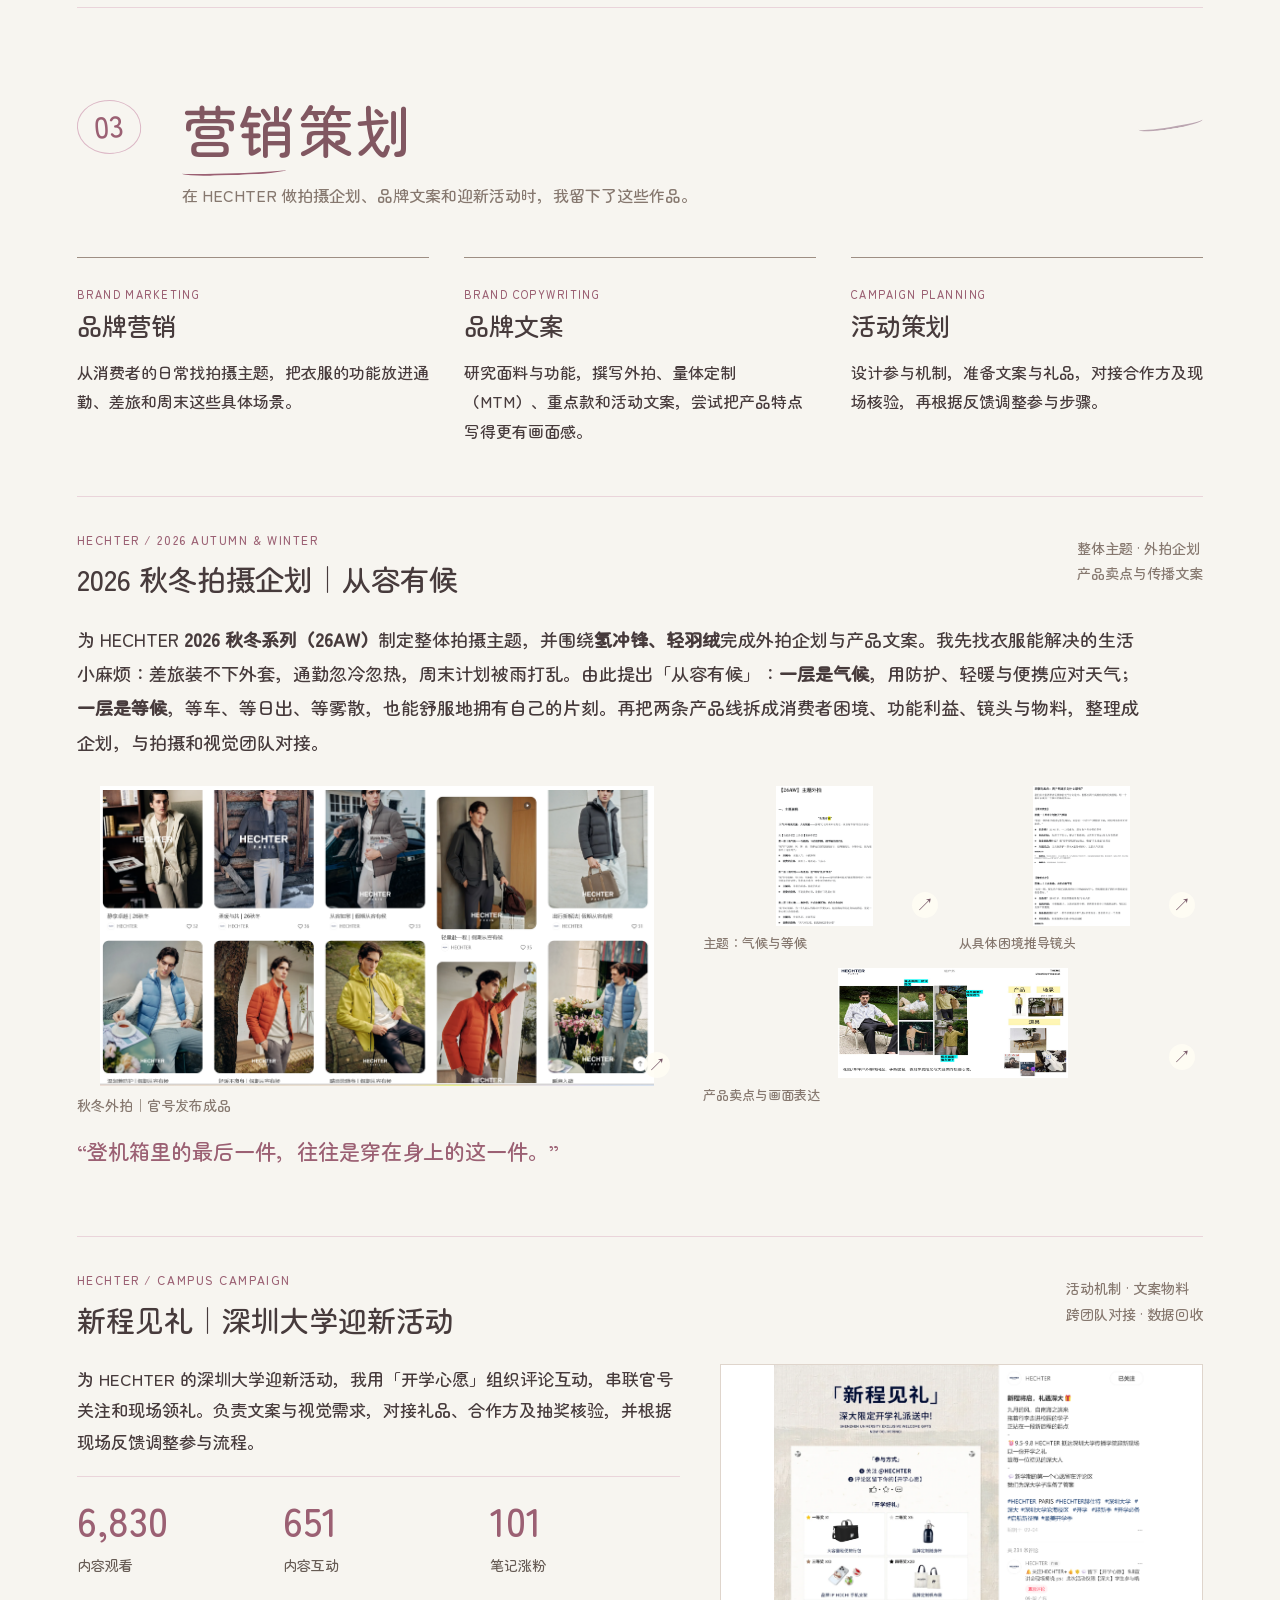
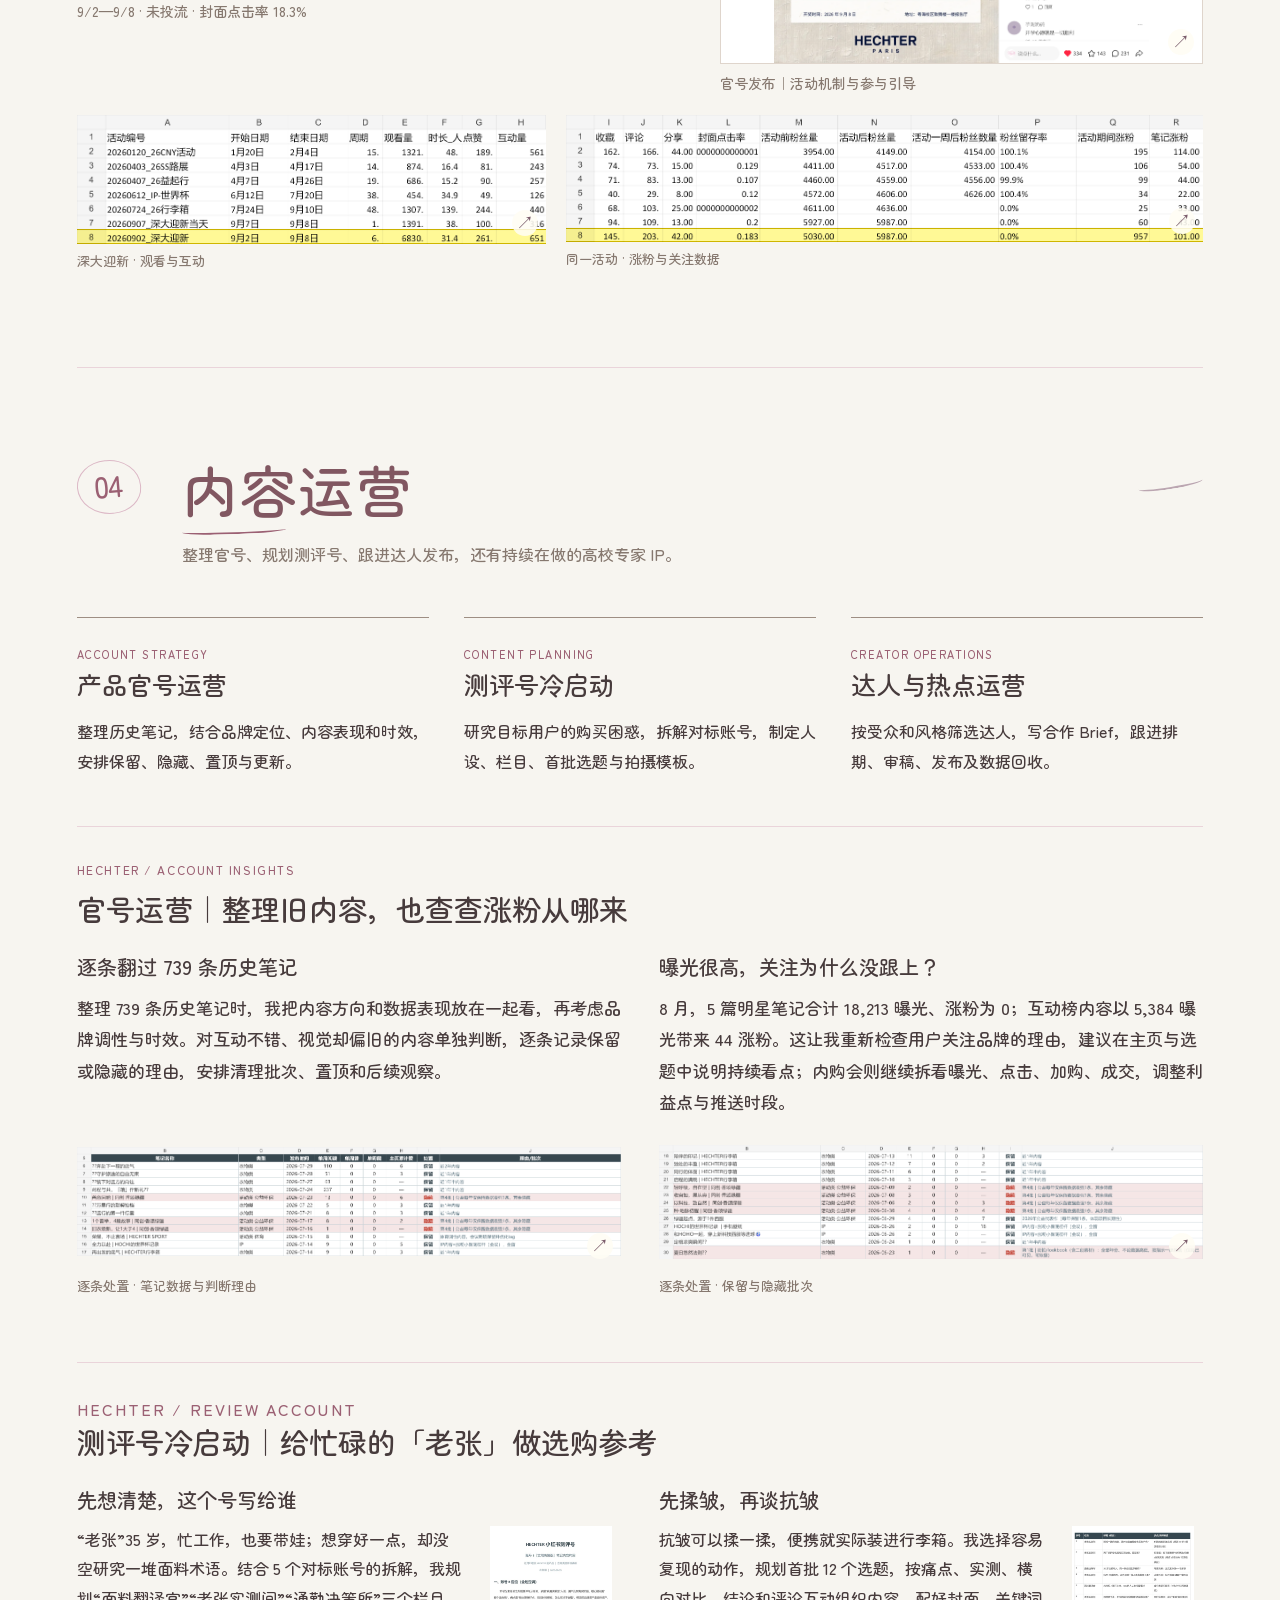
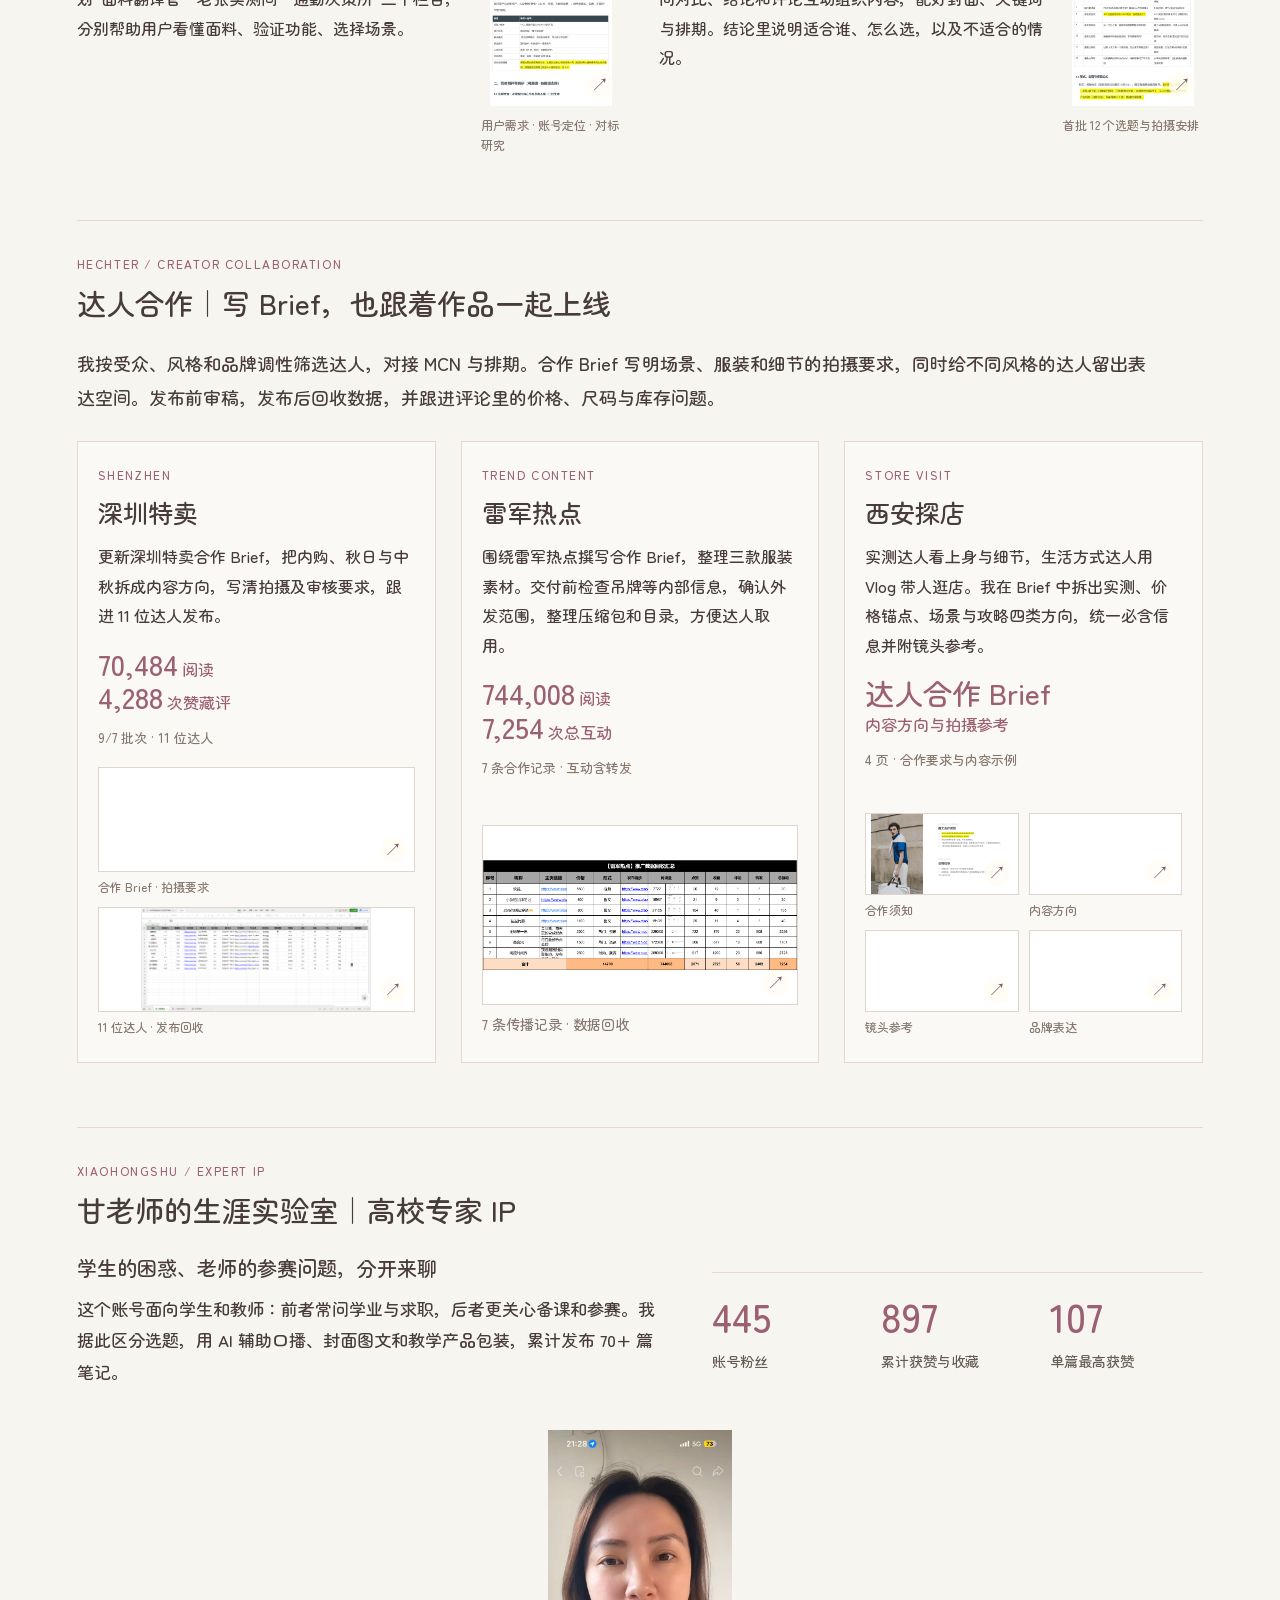
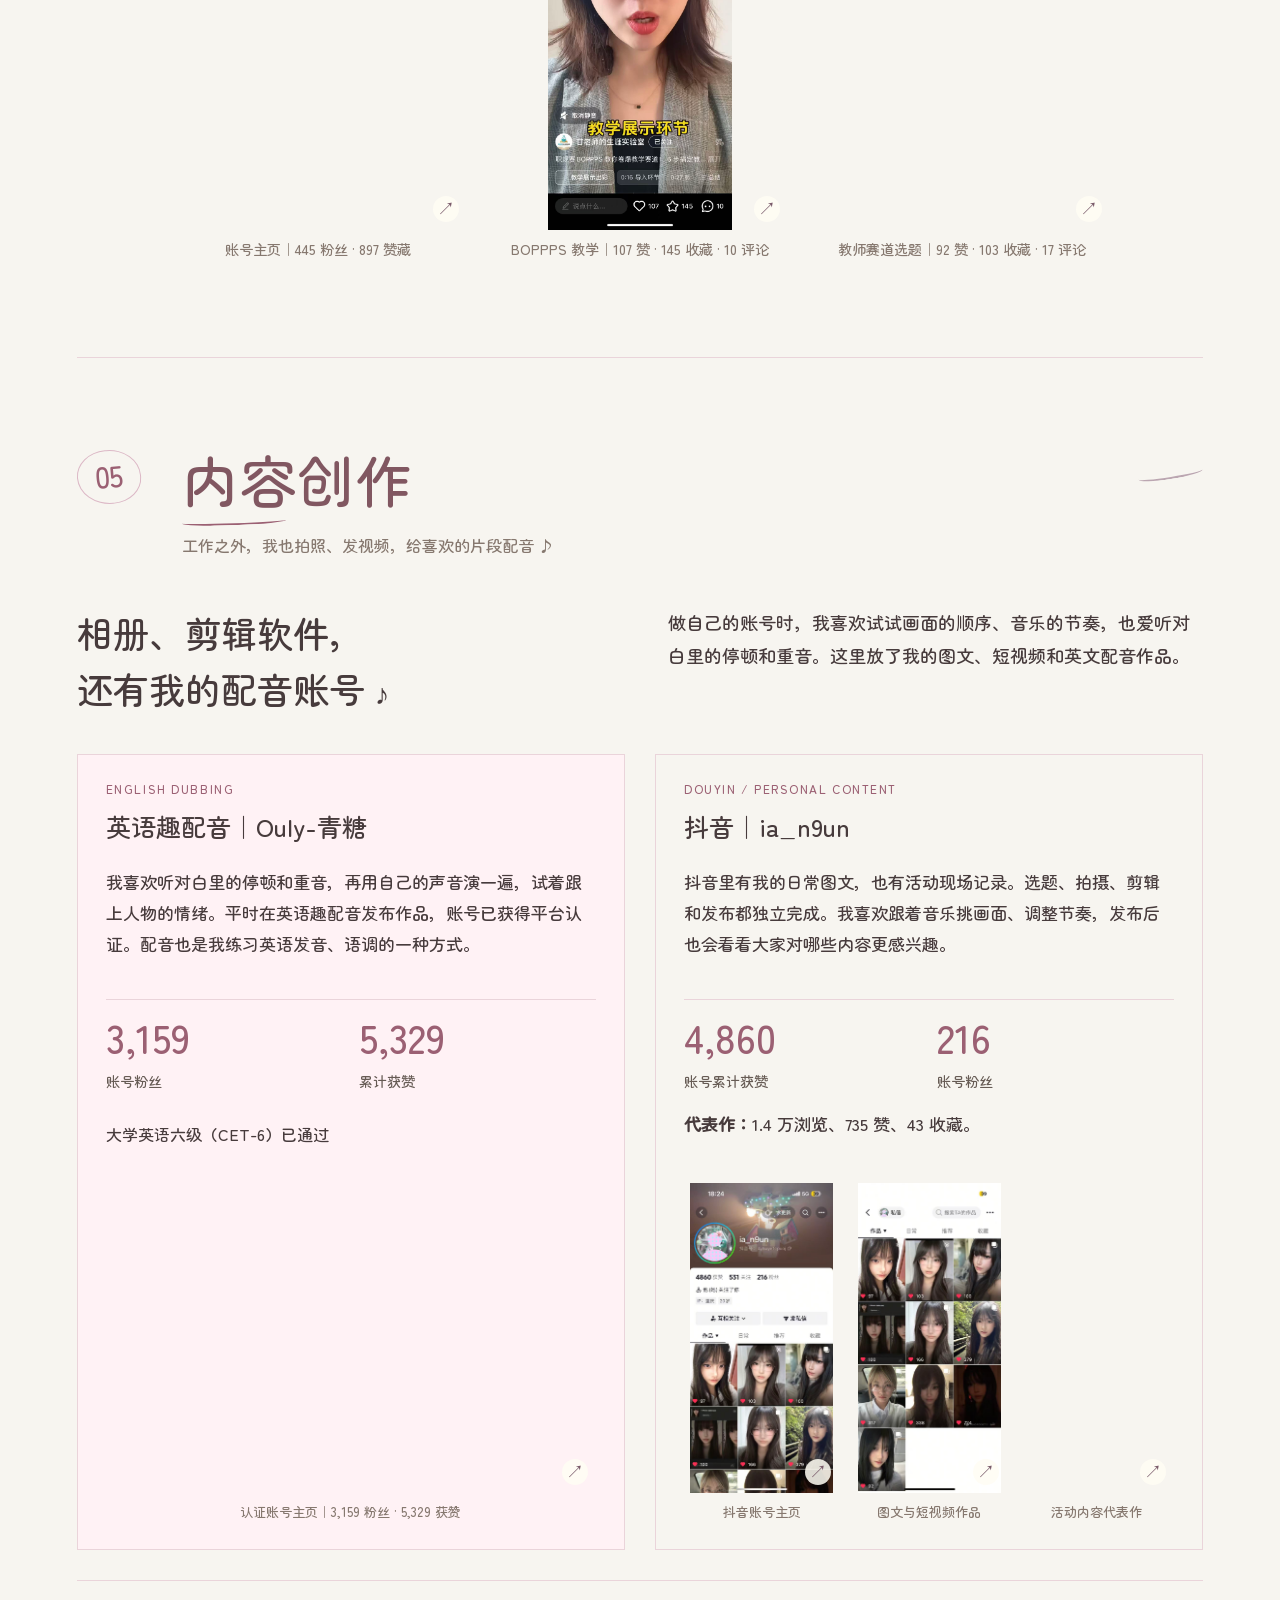
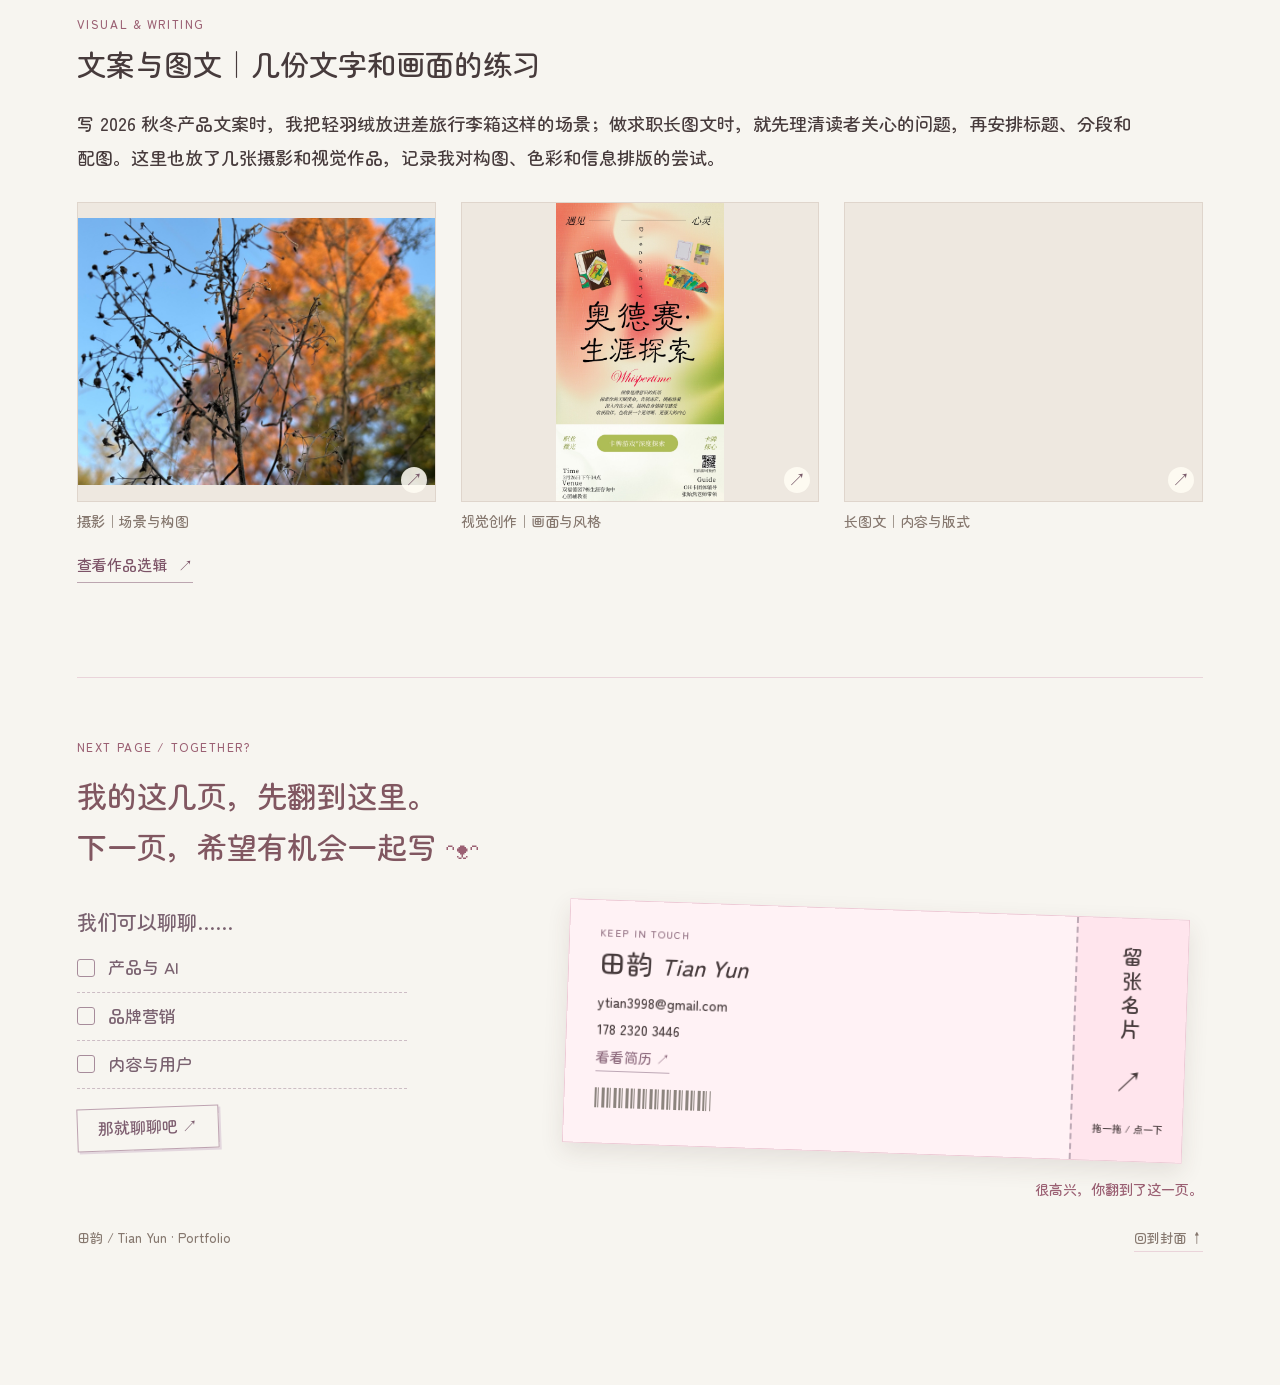
==== commit 56a997a3: "Update portfolio 2026-11-23 18:56" ====
--- a/index.html
+++ b/index.html
@@ -1,5 +1,5 @@
 <!DOCTYPE html>
-<html lang="zh-CN"><head><meta charset="UTF-8"><meta name="viewport" content="width=device-width, initial-scale=1"><meta name="description" content="田韵的作品集：AI 产品与工作流、HECHTER 品牌营销、高校专家 IP 内容运营。"><title>田韵 Tian Yun｜作品集</title><link rel="stylesheet" href="revision12.css?v=2d3daa873cbece3d"><link rel="stylesheet" href="revision13.css?v=2d3daa873cbece3d"><link rel="stylesheet" href="revision14.css?v=2d3daa873cbece3d"><link rel="stylesheet" href="revision16.css?v=2d3daa873cbece3d"><link rel="stylesheet" href="revision17.css?v=2d3daa873cbece3d"><link rel="stylesheet" href="revision18.css?v=2d3daa873cbece3d"><link rel="preload" href="assets/fonts/tian-hand-r19.woff2?v=2d3daa873cbece3d" as="font" type="font/woff2" crossorigin="anonymous"><link rel="stylesheet" href="revision19.css?v=2d3daa873cbece3d"><meta name="portfolio-version" content="2d3daa873cbece3d"></head><body><div class="progress" aria-hidden="true"></div><nav class="chapter-nav" aria-label="章节导航"><a href="#profile">01 个人简介</a><a href="#skills">02 运营技能</a><a href="#marketing">03 营销策划</a><a href="#operations">04 内容运营</a><a href="#creative">05 内容创作</a></nav><header class="hero studio-hero closing-book" id="hello">
+<html lang="zh-CN"><head><meta charset="UTF-8"><meta name="viewport" content="width=device-width, initial-scale=1"><meta name="description" content="田韵的作品集：AI 产品与工作流、HECHTER 品牌营销、高校专家 IP 内容运营。"><title>田韵 Tian Yun｜作品集</title><link rel="stylesheet" href="revision12.css?v=1efd7609c8696578"><link rel="stylesheet" href="revision13.css?v=1efd7609c8696578"><link rel="stylesheet" href="revision14.css?v=1efd7609c8696578"><link rel="stylesheet" href="revision16.css?v=1efd7609c8696578"><link rel="stylesheet" href="revision17.css?v=1efd7609c8696578"><link rel="stylesheet" href="revision18.css?v=1efd7609c8696578"><link rel="preload" href="assets/fonts/tian-hand-r19.woff2?v=1efd7609c8696578" as="font" type="font/woff2" crossorigin="anonymous"><link rel="preload" href="assets/fonts/tian-rounded-r21.woff2?v=1efd7609c8696578" as="font" type="font/woff2" crossorigin="anonymous"><link rel="stylesheet" href="revision19.css?v=1efd7609c8696578"><meta name="portfolio-version" content="1efd7609c8696578"></head><body><div class="progress" aria-hidden="true"></div><nav class="chapter-nav" aria-label="章节导航"><a href="#profile">01 个人简介</a><a href="#skills">02 运营技能</a><a href="#marketing">03 营销策划</a><a href="#operations">04 内容运营</a><a href="#creative">05 内容创作</a></nav><header class="hero studio-hero closing-book" id="hello">
   <nav class="studio-nav" aria-label="首页导航">
     <a class="hello-face" href="#profile" aria-label="认识田韵"><span class="eye">•</span><span class="smile">ᴗ</span><span class="eye">•</span></a>
     <a href="#profile">关于我</a><a href="#skills">做过的事</a><a href="#contact">聊一聊</a>
@@ -49,4 +49,4 @@
 <p id="ticket-status" class="ticket-status" role="status" aria-live="polite">很高兴，你翻到了这一页。</p>
 <p class="footer-note">田韵 / Tian Yun · Portfolio <a href="#hello">回到封面 ↑</a></p></footer></main>
 <dialog id="gallery-dialog" aria-labelledby="gallery-title"><div class="dialog-top"><div><span class="eyebrow">PROJECT EVIDENCE</span><h2 id="gallery-title"></h2></div><button type="button" class="close-dialog" aria-label="关闭图片">×</button></div><div class="gallery-toolbar"><button type="button" id="gallery-prev" aria-label="上一页">←</button><span id="gallery-count" aria-live="polite"></span><button type="button" id="gallery-next" aria-label="下一页">→</button><button type="button" id="gallery-zoom">放大阅读</button><a id="gallery-original" target="_blank" rel="noopener">打开原图 ↗</a></div><div id="gallery-stage"><div id="gallery-frame"><img id="gallery-image" alt="" decoding="async"><span id="gallery-highlight" hidden aria-hidden="true"></span></div></div><p id="gallery-caption"></p><div id="gallery-thumbs" aria-label="选择页面"></div></dialog>
-<dialog id="resume-dialog" aria-labelledby="resume-title"><div class="dialog-top"><div><span class="eyebrow">RESUME</span><h2 id="resume-title">田韵 · 简历</h2></div><button type="button" class="close-dialog" aria-label="关闭简历">×</button></div><div class="resume-tabs"><button type="button" data-resume-tab="product">AI 产品运营</button><button type="button" data-resume-tab="marketing">内容营销</button><a id="resume-pdf" target="_blank" rel="noopener">打开 PDF ↗</a><a id="resume-docx" download>下载 Word ↗</a></div><div class="resume-preview"><img id="resume-image" alt="简历预览" decoding="async"></div></dialog><script type="application/json" id="gallery-data">{"happy":{"title":"HAPPYYOU｜产品界面","items":[{"src":"assets/ai7-quote-full.jpg","caption":"资料录入与报价：保留出团日期，确认后写入档案。"},{"src":"assets/ai7-archive-full.jpg","caption":"游客档案：接续已有资料，减少分批补录时的信息重复。"},{"src":"assets/ai7-intake-full.jpg","caption":"当前接待安排：改期、人员调整与关联信息同步。"},{"src":"assets/ai7-scheduled-full.jpg","caption":"按日期查看安排与可用资源。"},{"src":"assets/ai7-compare-full.jpg","caption":"操作验证：检查关联变更与报价记录。"}]},"workflow":{"title":"AI 工作流｜文案生成与货品处理","items":[{"src":"assets/r9-goods-copy.png","caption":"文案生成：按内容类型保存提示词，复用表达要求。"},{"src":"assets/r9-goods-library.png","caption":"货品处理：规范货号、批量检索与按字段导出。"}]},"nfc":{"title":"碰碰贴｜活动配置与数据回收","items":[{"src":"assets/r9-nfc-settings.jpg","caption":"活动配置：连接官号关注与小红书内容发布。"},{"src":"assets/r9-nfc-references.jpg","caption":"内容设置：为活动准备参考笔记与表达要求。"},{"src":"assets/r9-nfc-draft.jpg","caption":"生成效果：用户确认图文后发布。"},{"src":"assets/r9-snow-published.png","caption":"雪境画室｜官号活动成品。"},{"src":"assets/r11-nfc-1.png","caption":"雪境画室：177 次触碰、33 篇笔记、62 次关注入口点击。"},{"src":"assets/r11-nfc-2.png","caption":"福州路展：456 次触碰、123 篇笔记、186 次关注入口点击。"},{"src":"assets/r11-nfc-3.png","caption":"特卖活动：404 次触碰、249 次关注入口点击。"}]},"shoot":{"title":"HECHTER 2026 秋冬｜主题、外拍企划与发布成品","items":[{"src":"assets/r9-aw-published.png","caption":"秋冬外拍｜官号发布成品。"},{"src":"assets/r11-shoot-1.png","caption":"外拍企划 P1｜“从容有候”主题与气候、等候的双重表达。","crop":[126,128,1063,1493,1191,1684]},{"src":"assets/r11-shoot-2.png","caption":"外拍企划 P2｜从场景到消费者困境，确定产品分线。","crop":[125,124,1066,1546,1191,1684]},{"src":"assets/r11-shoot-3.png","caption":"外拍企划 P3｜消费者困境、功能利益与镜头方向。","crop":[125,199,1060,1550,1191,1684]},{"src":"assets/r11-shoot-4.png","caption":"外拍企划 P4｜差旅、运动与温差场景的传播话术。","crop":[125,122,1063,1553,1191,1684]},{"src":"assets/hechter-shoot-4.jpg","caption":"2026 秋冬拍摄企划｜主题与视觉方向。","crop":[68,41,1551,1001,1600,1001]},{"src":"assets/hechter-shoot-8.jpg","caption":"2026 秋冬拍摄企划｜产品卖点与画面表达。","crop":[57,43,1586,971,1600,1001]}]},"campus":{"title":"深圳大学迎新｜活动内容与原表数据","items":[{"src":"assets/r9-campus-published.png","caption":"“新程见礼”｜官号发布内容与活动参与方式。"},{"src":"assets/r9-campus-source-left.png","caption":"第 8 行｜9/2—9/8 深大迎新，6,830 观看、651 互动。","highlight":[256,32,288]},{"src":"assets/r9-campus-source-right.png","caption":"第 8 行｜同一活动内容的笔记涨粉指标为 101。","highlight":[256,32,288]},{"src":"assets/r9-campus-source.png","caption":"深大迎新活动原表全列｜荧光标记第 8 行。","highlight":[256,32,288]}]},"shenzhen":{"title":"深圳特卖｜正式 Brief 与传播回收","items":[{"src":"assets/r11-shenzhen-brief-2.png","caption":"Brief P2｜拍摄、返图、审核与发布要求。"},{"src":"assets/r11-shenzhen-brief-3.png","caption":"Brief P3｜活动信息、优惠与到场安排。"},{"src":"assets/r11-shenzhen-brief-4.png","caption":"Brief P4｜按创作方向组织产品与活动信息。"},{"src":"assets/r5-shenzhen-recovery-full.png","caption":"9/7 发布批次｜11 位达人，70,484 阅读、4,288 次赞藏评。"}]},"lei":{"title":"雷军热点｜传播数据回收","items":[{"src":"assets/r9-lei-recovery.png","caption":"项目回收｜7 条合作记录，744,008 阅读、7,254 次总互动（含转发）。"}]},"xian":{"title":"西安探店｜达人合作 Brief","items":[{"src":"assets/r11-xian-cooperation-2.png","caption":"合作 Brief P2｜合作须知与门店信息。"},{"src":"assets/r11-xian-cooperation-3.png","caption":"合作 Brief P3｜六类内容方向与必含信息。"},{"src":"assets/r11-xian-cooperation-4.png","caption":"合作 Brief P4｜人物、商品与空间镜头参考。"},{"src":"assets/r11-xian-cooperation-5.png","caption":"合作 Brief P5｜品牌表达口径。"}]},"account":{"title":"官号内容清理｜逐条笔记处置明细","items":[{"src":"assets/r14-account-latest.png","caption":"逐条处置 · 第 6—17 行｜笔记、阅读互动、处置与理由。"},{"src":"assets/r14-account-detail.png","caption":"逐条处置 · 第 18—30 行｜对应笔记保留与隐藏批次。"}]},"gan":{"title":"甘老师的生涯实验室｜高校专家 IP","items":[{"src":"assets/r13-gan-profile.jpg","caption":"甘老师的生涯实验室｜445 粉丝、897 累计获赞与收藏。"},{"src":"assets/r13-gan-boppps.jpg","caption":"BOPPPS 教学主题｜107 赞、145 收藏、10 评论。"},{"src":"assets/r13-gan-topic.jpg","caption":"教师赛道选题主题｜92 赞、103 收藏、17 评论。"}]},"english":{"title":"英语趣配音｜Ouly-青糖","items":[{"src":"assets/r16-english-profile.png","caption":"英语趣配音认证账号 Ouly-青糖｜3,159 粉丝 · 5,329 获赞。"}]},"douyin":{"title":"抖音 ia_n9un｜账号与创作作品","items":[{"src":"assets/r9-douyin-profile.jpg","caption":"账号主页｜累计获赞 4,860，粉丝 216。"},{"src":"assets/r9-douyin-works.jpg","caption":"个人图文与短视频｜选题、拍摄、剪辑与发布。"},{"src":"assets/p07-04.jpg","caption":"代表作｜1.4 万浏览、735 赞、34 评论、43 收藏。"}]},"writing":{"title":"视觉与文字｜个人作品选辑","items":[{"src":"assets/p08-00.jpg","caption":"摄影作品｜构图与场景记录。"},{"src":"assets/p09-00.jpg","caption":"视觉创作｜画面组织与风格表达。"},{"src":"assets/p10-02.jpg","caption":"求职主题长图文｜信息顺序、分段与版式。"},{"src":"assets/p10-00.jpg","caption":"图文作品｜将内容组织为可连续阅读的版面。"}]},"support":{"title":"招生就业处｜活动与信息服务","items":[{"src":"assets/p06-02.jpg","caption":"就业活动现场｜宣发与服务点位进入实际执行。"}]},"review":{"title":"HECHTER 测评号｜账号定位与首批内容","items":[{"src":"assets/hechter-review-1.jpg","caption":"账号定位｜购买阶段的用户需求、老张人设与对标研究。","crop":[95,100,1045,1500,1132,1600]},{"src":"assets/hechter-review-6.jpg","caption":"首批选题｜12 个选题、实测动作与拍摄安排。","crop":[95,100,1045,1500,1132,1600]}]}}</script><script src="revision12.js?v=2d3daa873cbece3d"></script><script src="revision16.js?v=2d3daa873cbece3d"></script><script src="revision19.js?v=2d3daa873cbece3d"></script><script src="live-update.js?v=2d3daa873cbece3d"></script></body></html>+<dialog id="resume-dialog" aria-labelledby="resume-title"><div class="dialog-top"><div><span class="eyebrow">RESUME</span><h2 id="resume-title">田韵 · 简历</h2></div><button type="button" class="close-dialog" aria-label="关闭简历">×</button></div><div class="resume-tabs"><a id="resume-pdf" href="assets/tian-yun-resume-latest.pdf" target="_blank" rel="noopener">打开 PDF ↗</a><a id="resume-download" href="assets/tian-yun-resume-latest.pdf" download="田韵简历.pdf">下载简历 ↓</a></div><div class="resume-preview"><img id="resume-image" src="assets/resume-latest-preview.png" alt="田韵简历 · 最新头像版" loading="lazy" decoding="async"></div></dialog><script type="application/json" id="gallery-data">{"happy":{"title":"HAPPYYOU｜产品界面","items":[{"src":"assets/ai7-quote-full.jpg","caption":"资料录入与报价：保留出团日期，确认后写入档案。"},{"src":"assets/ai7-archive-full.jpg","caption":"游客档案：接续已有资料，减少分批补录时的信息重复。"},{"src":"assets/ai7-intake-full.jpg","caption":"当前接待安排：改期、人员调整与关联信息同步。"},{"src":"assets/ai7-scheduled-full.jpg","caption":"按日期查看安排与可用资源。"},{"src":"assets/ai7-compare-full.jpg","caption":"操作验证：检查关联变更与报价记录。"}]},"workflow":{"title":"AI 工作流｜文案生成与货品处理","items":[{"src":"assets/r9-goods-copy.png","caption":"文案生成：按内容类型保存提示词，复用表达要求。"},{"src":"assets/r9-goods-library.png","caption":"货品处理：规范货号、批量检索与按字段导出。"}]},"nfc":{"title":"碰碰贴｜活动配置与数据回收","items":[{"src":"assets/r9-nfc-settings.jpg","caption":"活动配置：连接官号关注与小红书内容发布。"},{"src":"assets/r9-nfc-references.jpg","caption":"内容设置：为活动准备参考笔记与表达要求。"},{"src":"assets/r9-nfc-draft.jpg","caption":"生成效果：用户确认图文后发布。"},{"src":"assets/r9-snow-published.png","caption":"雪境画室｜官号活动成品。"},{"src":"assets/r11-nfc-1.png","caption":"雪境画室：177 次触碰、33 篇笔记、62 次关注入口点击。"},{"src":"assets/r11-nfc-2.png","caption":"福州路展：456 次触碰、123 篇笔记、186 次关注入口点击。"},{"src":"assets/r11-nfc-3.png","caption":"特卖活动：404 次触碰、249 次关注入口点击。"}]},"shoot":{"title":"HECHTER 2026 秋冬｜主题、外拍企划与发布成品","items":[{"src":"assets/r9-aw-published.png","caption":"秋冬外拍｜官号发布成品。"},{"src":"assets/r11-shoot-1.png","caption":"外拍企划 P1｜“从容有候”主题与气候、等候的双重表达。","crop":[126,128,1063,1493,1191,1684]},{"src":"assets/r11-shoot-2.png","caption":"外拍企划 P2｜从场景到消费者困境，确定产品分线。","crop":[125,124,1066,1546,1191,1684]},{"src":"assets/r11-shoot-3.png","caption":"外拍企划 P3｜消费者困境、功能利益与镜头方向。","crop":[125,199,1060,1550,1191,1684]},{"src":"assets/r11-shoot-4.png","caption":"外拍企划 P4｜差旅、运动与温差场景的传播话术。","crop":[125,122,1063,1553,1191,1684]},{"src":"assets/hechter-shoot-4.jpg","caption":"2026 秋冬拍摄企划｜主题与视觉方向。","crop":[68,41,1551,1001,1600,1001]},{"src":"assets/hechter-shoot-8.jpg","caption":"2026 秋冬拍摄企划｜产品卖点与画面表达。","crop":[57,43,1586,971,1600,1001]}]},"campus":{"title":"深圳大学迎新｜活动内容与原表数据","items":[{"src":"assets/r9-campus-published.png","caption":"“新程见礼”｜官号发布内容与活动参与方式。"},{"src":"assets/r9-campus-source-left.png","caption":"第 8 行｜9/2—9/8 深大迎新，6,830 观看、651 互动。","highlight":[256,32,288]},{"src":"assets/r9-campus-source-right.png","caption":"第 8 行｜同一活动内容的笔记涨粉指标为 101。","highlight":[256,32,288]},{"src":"assets/r9-campus-source.png","caption":"深大迎新活动原表全列｜荧光标记第 8 行。","highlight":[256,32,288]}]},"shenzhen":{"title":"深圳特卖｜正式 Brief 与传播回收","items":[{"src":"assets/r11-shenzhen-brief-2.png","caption":"Brief P2｜拍摄、返图、审核与发布要求。"},{"src":"assets/r11-shenzhen-brief-3.png","caption":"Brief P3｜活动信息、优惠与到场安排。"},{"src":"assets/r11-shenzhen-brief-4.png","caption":"Brief P4｜按创作方向组织产品与活动信息。"},{"src":"assets/r5-shenzhen-recovery-full.png","caption":"9/7 发布批次｜11 位达人，70,484 阅读、4,288 次赞藏评。"}]},"lei":{"title":"雷军热点｜传播数据回收","items":[{"src":"assets/r9-lei-recovery.png","caption":"项目回收｜7 条合作记录，744,008 阅读、7,254 次总互动（含转发）。"}]},"xian":{"title":"西安探店｜达人合作 Brief","items":[{"src":"assets/r11-xian-cooperation-2.png","caption":"合作 Brief P2｜合作须知与门店信息。"},{"src":"assets/r11-xian-cooperation-3.png","caption":"合作 Brief P3｜六类内容方向与必含信息。"},{"src":"assets/r11-xian-cooperation-4.png","caption":"合作 Brief P4｜人物、商品与空间镜头参考。"},{"src":"assets/r11-xian-cooperation-5.png","caption":"合作 Brief P5｜品牌表达口径。"}]},"account":{"title":"官号内容清理｜逐条笔记处置明细","items":[{"src":"assets/r14-account-latest.png","caption":"逐条处置 · 第 6—17 行｜笔记、阅读互动、处置与理由。"},{"src":"assets/r14-account-detail.png","caption":"逐条处置 · 第 18—30 行｜对应笔记保留与隐藏批次。"}]},"gan":{"title":"甘老师的生涯实验室｜高校专家 IP","items":[{"src":"assets/r13-gan-profile.jpg","caption":"甘老师的生涯实验室｜445 粉丝、897 累计获赞与收藏。"},{"src":"assets/r13-gan-boppps.jpg","caption":"BOPPPS 教学主题｜107 赞、145 收藏、10 评论。"},{"src":"assets/r13-gan-topic.jpg","caption":"教师赛道选题主题｜92 赞、103 收藏、17 评论。"}]},"english":{"title":"英语趣配音｜Ouly-青糖","items":[{"src":"assets/r16-english-profile.png","caption":"英语趣配音认证账号 Ouly-青糖｜3,159 粉丝 · 5,329 获赞。"}]},"douyin":{"title":"抖音 ia_n9un｜账号与创作作品","items":[{"src":"assets/r9-douyin-profile.jpg","caption":"账号主页｜累计获赞 4,860，粉丝 216。"},{"src":"assets/r9-douyin-works.jpg","caption":"个人图文与短视频｜选题、拍摄、剪辑与发布。"},{"src":"assets/p07-04.jpg","caption":"代表作｜1.4 万浏览、735 赞、34 评论、43 收藏。"}]},"writing":{"title":"视觉与文字｜个人作品选辑","items":[{"src":"assets/p08-00.jpg","caption":"摄影作品｜构图与场景记录。"},{"src":"assets/p09-00.jpg","caption":"视觉创作｜画面组织与风格表达。"},{"src":"assets/p10-02.jpg","caption":"求职主题长图文｜信息顺序、分段与版式。"},{"src":"assets/p10-00.jpg","caption":"图文作品｜将内容组织为可连续阅读的版面。"}]},"support":{"title":"招生就业处｜活动与信息服务","items":[{"src":"assets/p06-02.jpg","caption":"就业活动现场｜宣发与服务点位进入实际执行。"}]},"review":{"title":"HECHTER 测评号｜账号定位与首批内容","items":[{"src":"assets/hechter-review-1.jpg","caption":"账号定位｜购买阶段的用户需求、老张人设与对标研究。","crop":[95,100,1045,1500,1132,1600]},{"src":"assets/hechter-review-6.jpg","caption":"首批选题｜12 个选题、实测动作与拍摄安排。","crop":[95,100,1045,1500,1132,1600]}]}}</script><script src="revision12.js?v=1efd7609c8696578"></script><script src="revision16.js?v=1efd7609c8696578"></script><script src="revision19.js?v=1efd7609c8696578"></script><script src="live-update.js?v=1efd7609c8696578"></script></body></html>
--- a/revision19.css
+++ b/revision19.css
@@ -1,10 +1,13 @@
 @font-face{font-family:'Tian Hand';src:url('assets/fonts/tian-hand-r19.woff2') format('woff2');font-weight:400;font-style:normal;font-display:swap}
-:root{--text:-apple-system,BlinkMacSystemFont,'Segoe UI','PingFang SC','Microsoft YaHei',Arial,sans-serif;--hand:var(--text);--serif:var(--text);--latin:var(--text);--rose:#ffe8ee;--wash:#fff3f5;--line:#ead4da;--ink:#473b3c;--accent:#9b6073;--pencil:#9b6073}
+@font-face{font-family:'Tian Rounded';src:url('assets/fonts/tian-rounded-r21.woff2') format('woff2');font-weight:400;font-style:normal;font-display:swap}
+:root{--text:'Tian Rounded',-apple-system,BlinkMacSystemFont,'Segoe UI','PingFang SC','Microsoft YaHei',Arial,sans-serif;--hand:var(--text);--serif:var(--text);--latin:var(--text);--rose:#ffe8ee;--wash:#fff3f5;--line:#ead4da;--ink:#473b3c;--accent:#9b6073;--pencil:#9b6073}
 .studio-hero{--hand:'Tian Hand','Microsoft YaHei',sans-serif}
 body,button,input,figcaption{font-family:var(--hand)}
 h3,h4,.case-top h3,.profile-note h3{font-family:var(--hand);font-weight:400;letter-spacing:0}
-.section-head h2{mask-image:none;font-family:var(--text);font-weight:500;letter-spacing:.02em}
+.section-head h2{mask-image:none;font-family:var(--text);font-weight:400;letter-spacing:.035em}
 .section-head .chalk-letter{transform:none}
+.section-number{display:flex;align-items:center;justify-content:center;width:64px;height:54px;margin-top:7px;padding:0;border:1px solid #dcb8c6;border-radius:48% 52% 46% 54%;font-size:30px;line-height:1;transform:rotate(-5deg);color:#ab7b8a}
+.eyebrow{font-family:var(--text);font-weight:400;letter-spacing:.13em}
 .metrics strong,.project-result b{font-family:var(--hand);font-weight:400}
 .pull-quote{font-family:var(--hand);font-style:normal}
 .book-back{background:#fff0f4;border-color:#edcbd6;color:#925d6e;box-shadow:inset 0 -5px 0 #f7dfe7}
@@ -43,7 +46,7 @@
   .section-head{margin-bottom:28px;grid-template-columns:42px 1fr;gap:9px}
   .section-head p{font-size:14px;line-height:1.65}
   .section-head h2{font-size:32px;line-height:1.45}
-  .section-number{font-size:29px}
+  .section-number{font-size:20px;width:36px;height:32px;margin-top:7px}
   h3,.case-top h3,.case>h3,.featured h3{font-size:24px;line-height:1.5}
   h4{font-size:18px;line-height:1.6}
   .case-lead,.two-up p,.story-pin .case-lead,.story-page article>p{font-size:15px;line-height:1.8}
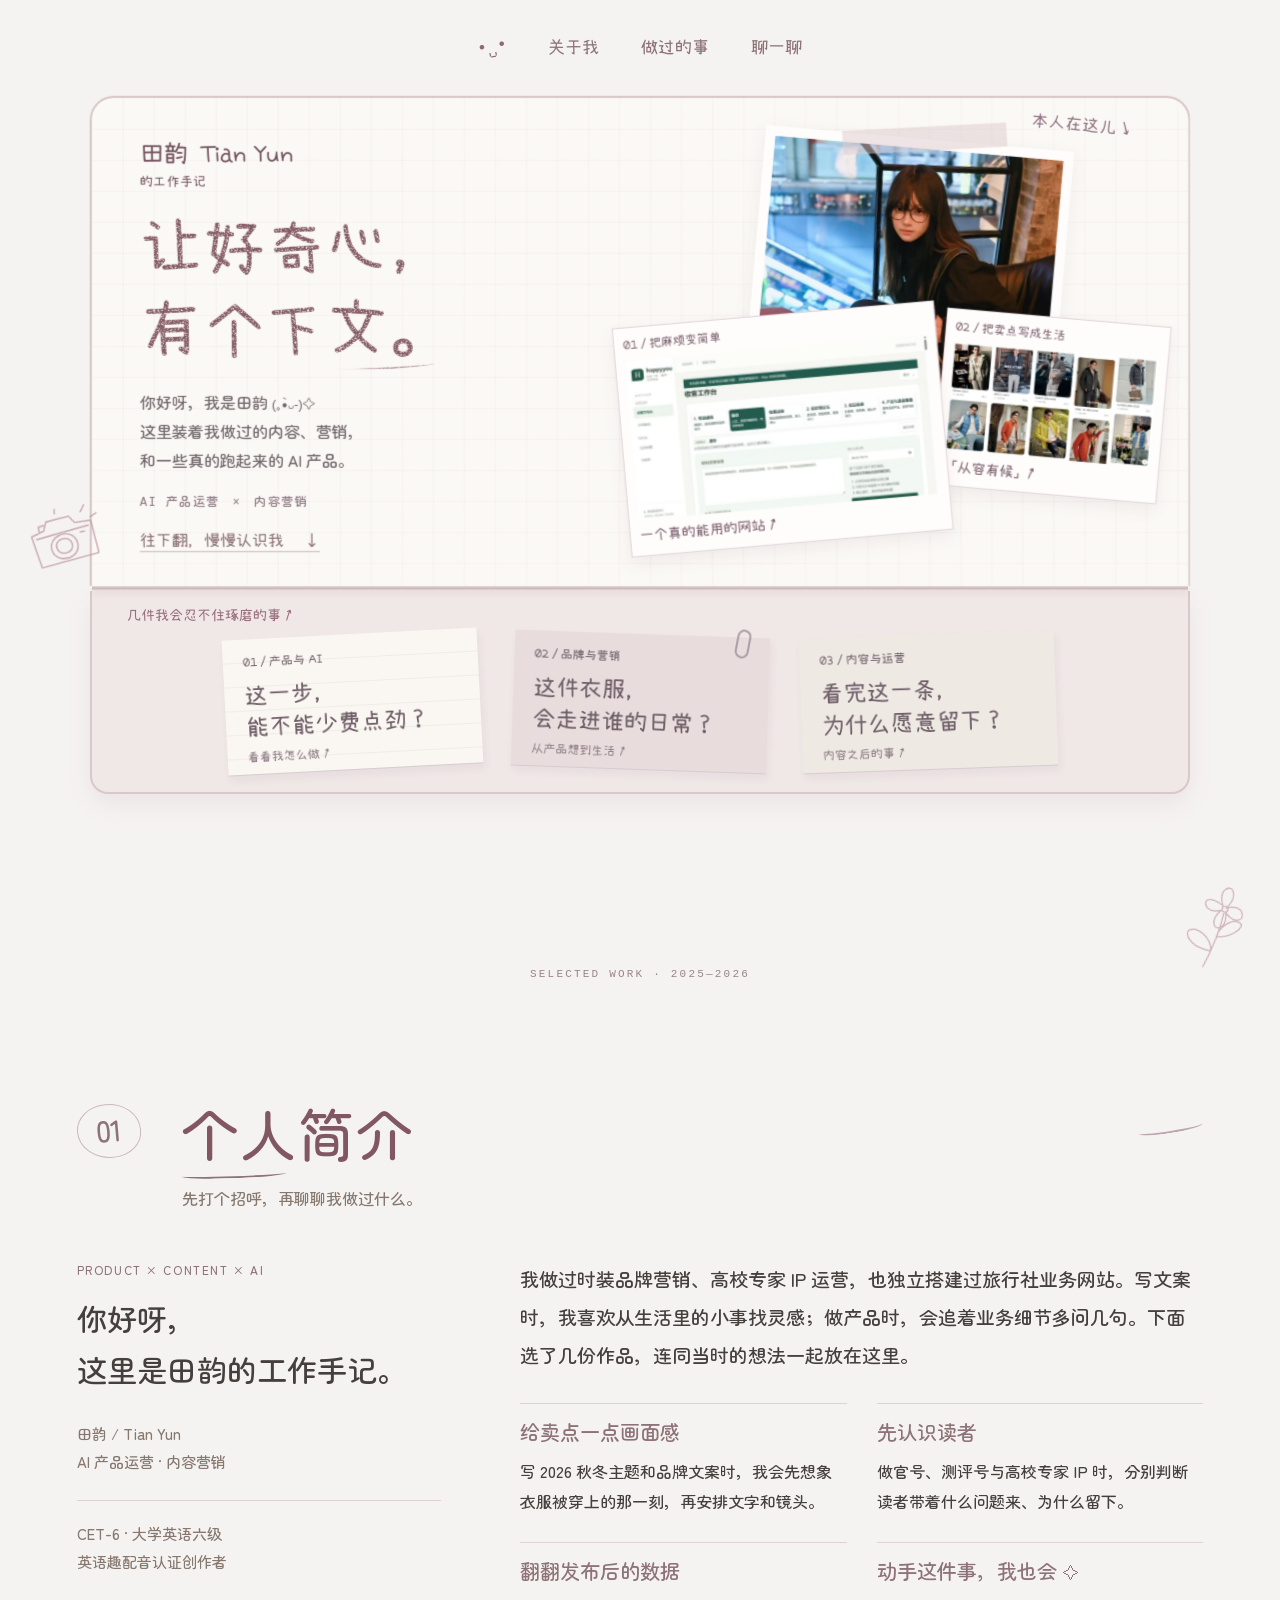
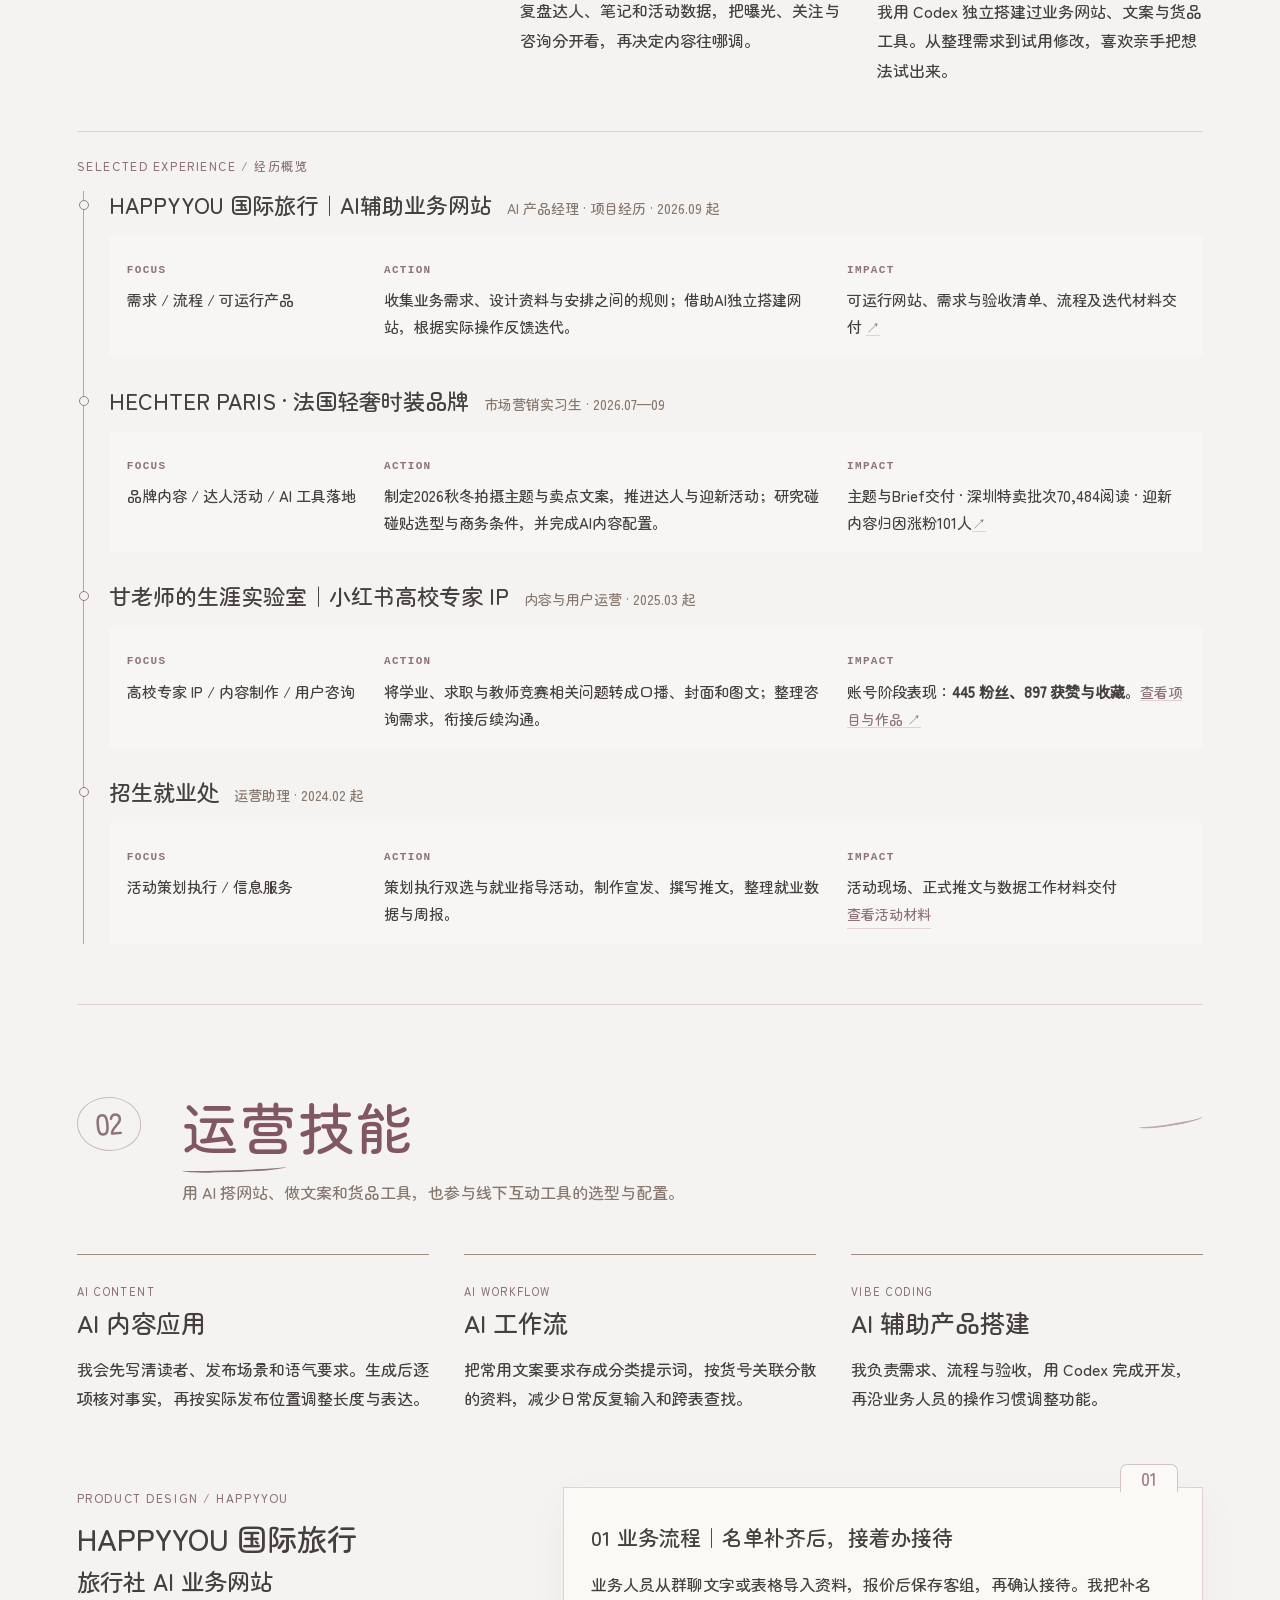
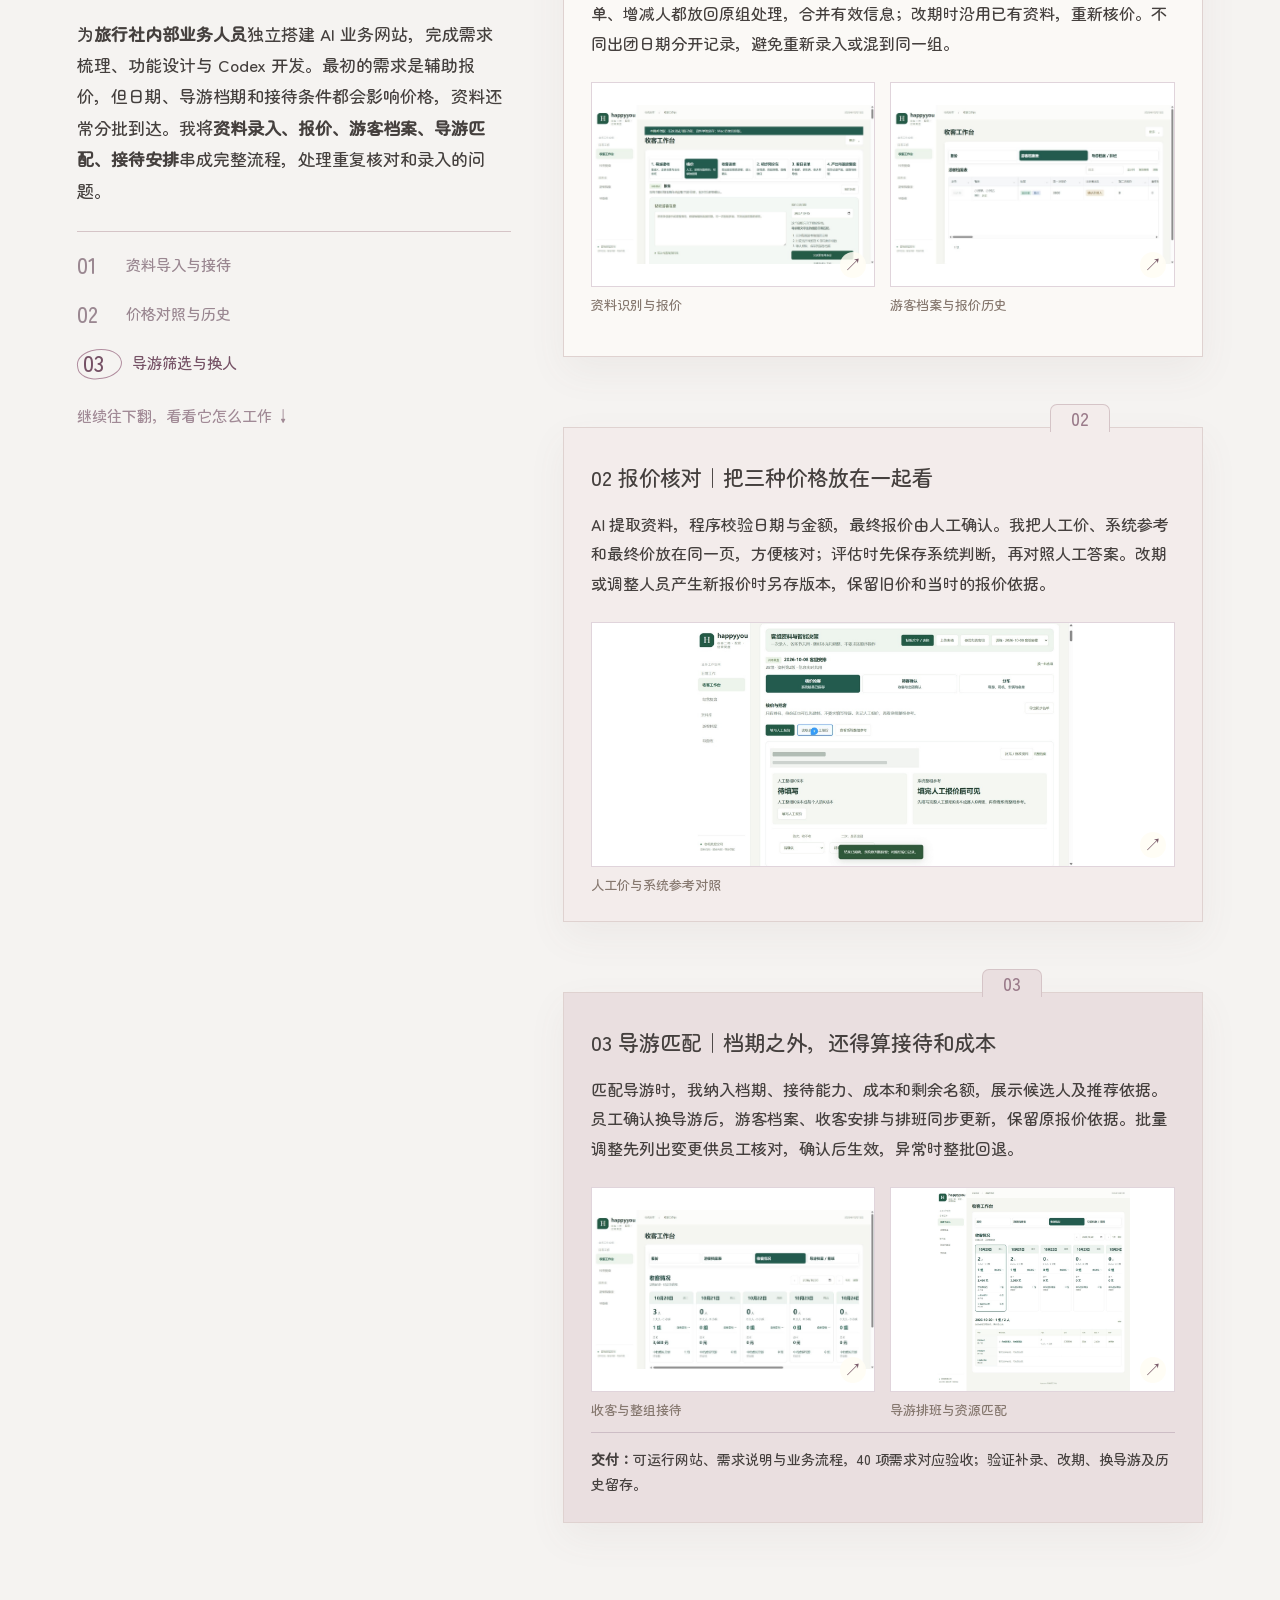
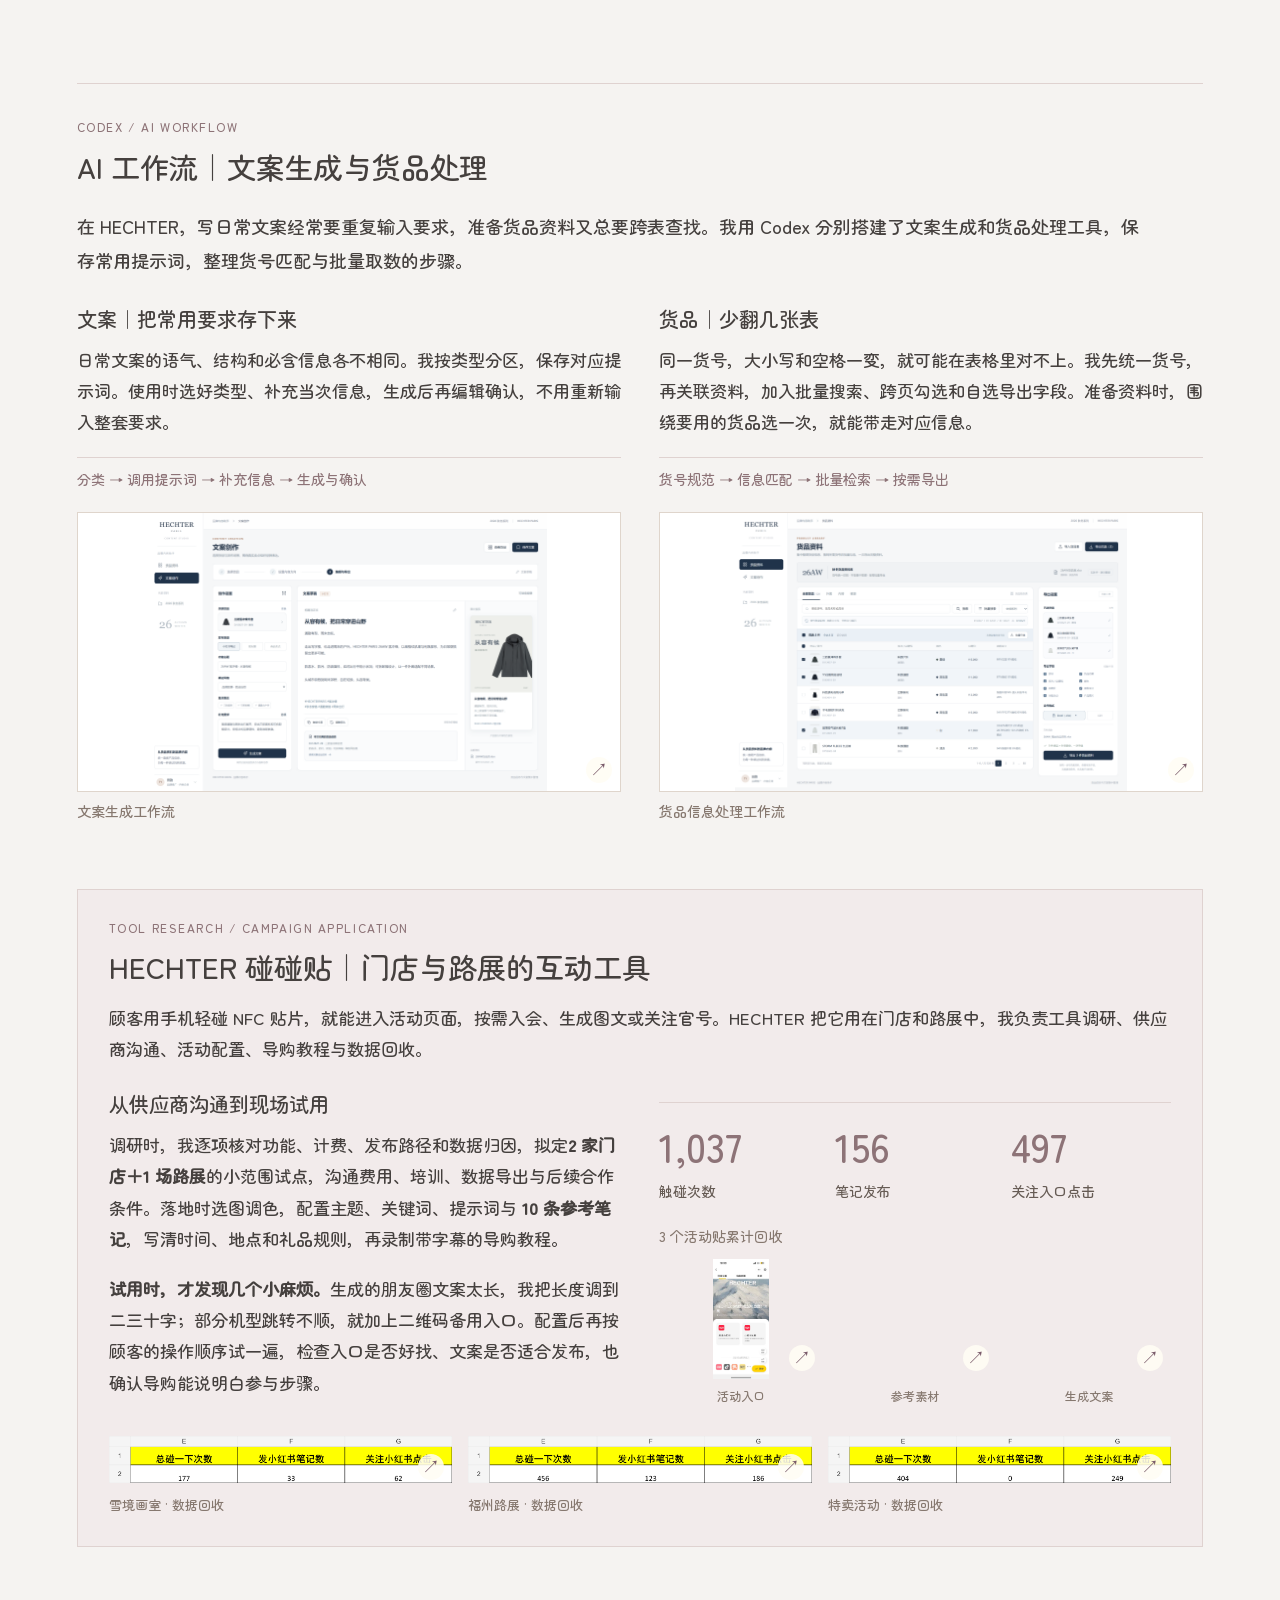
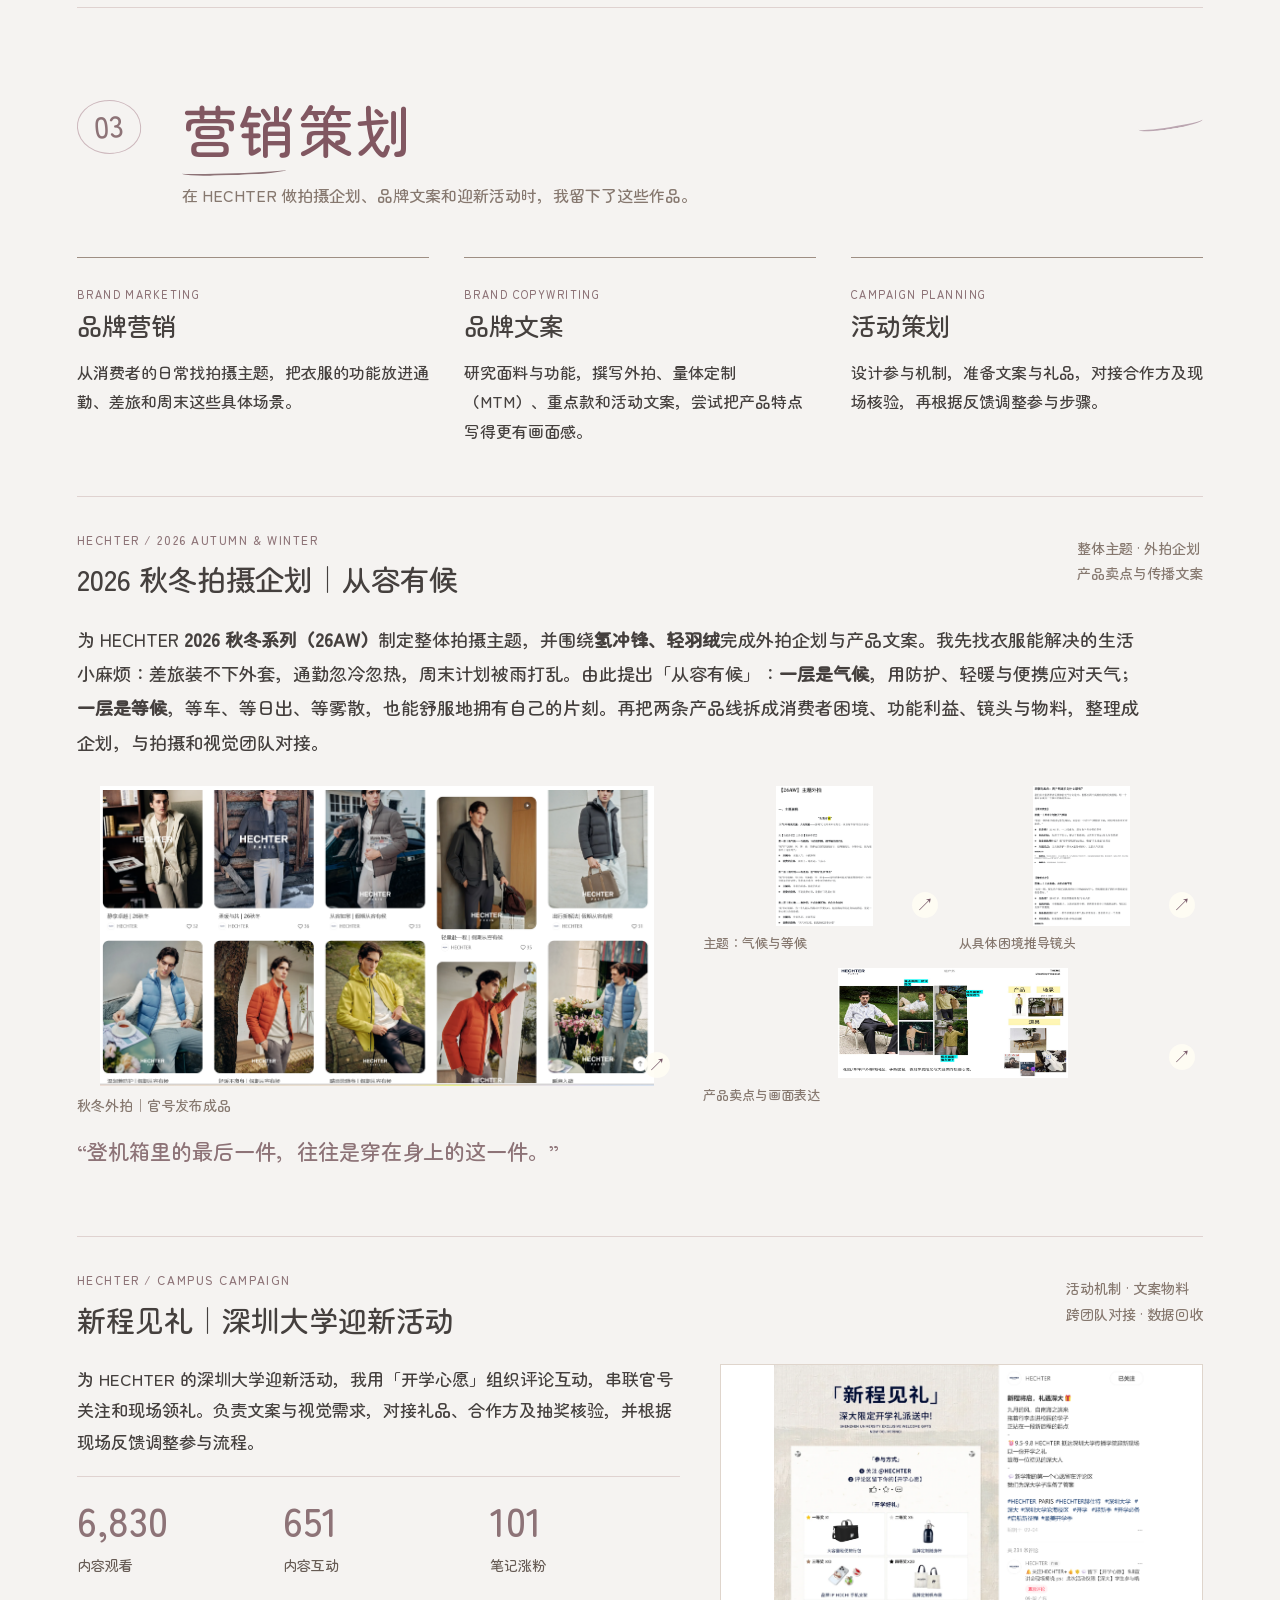
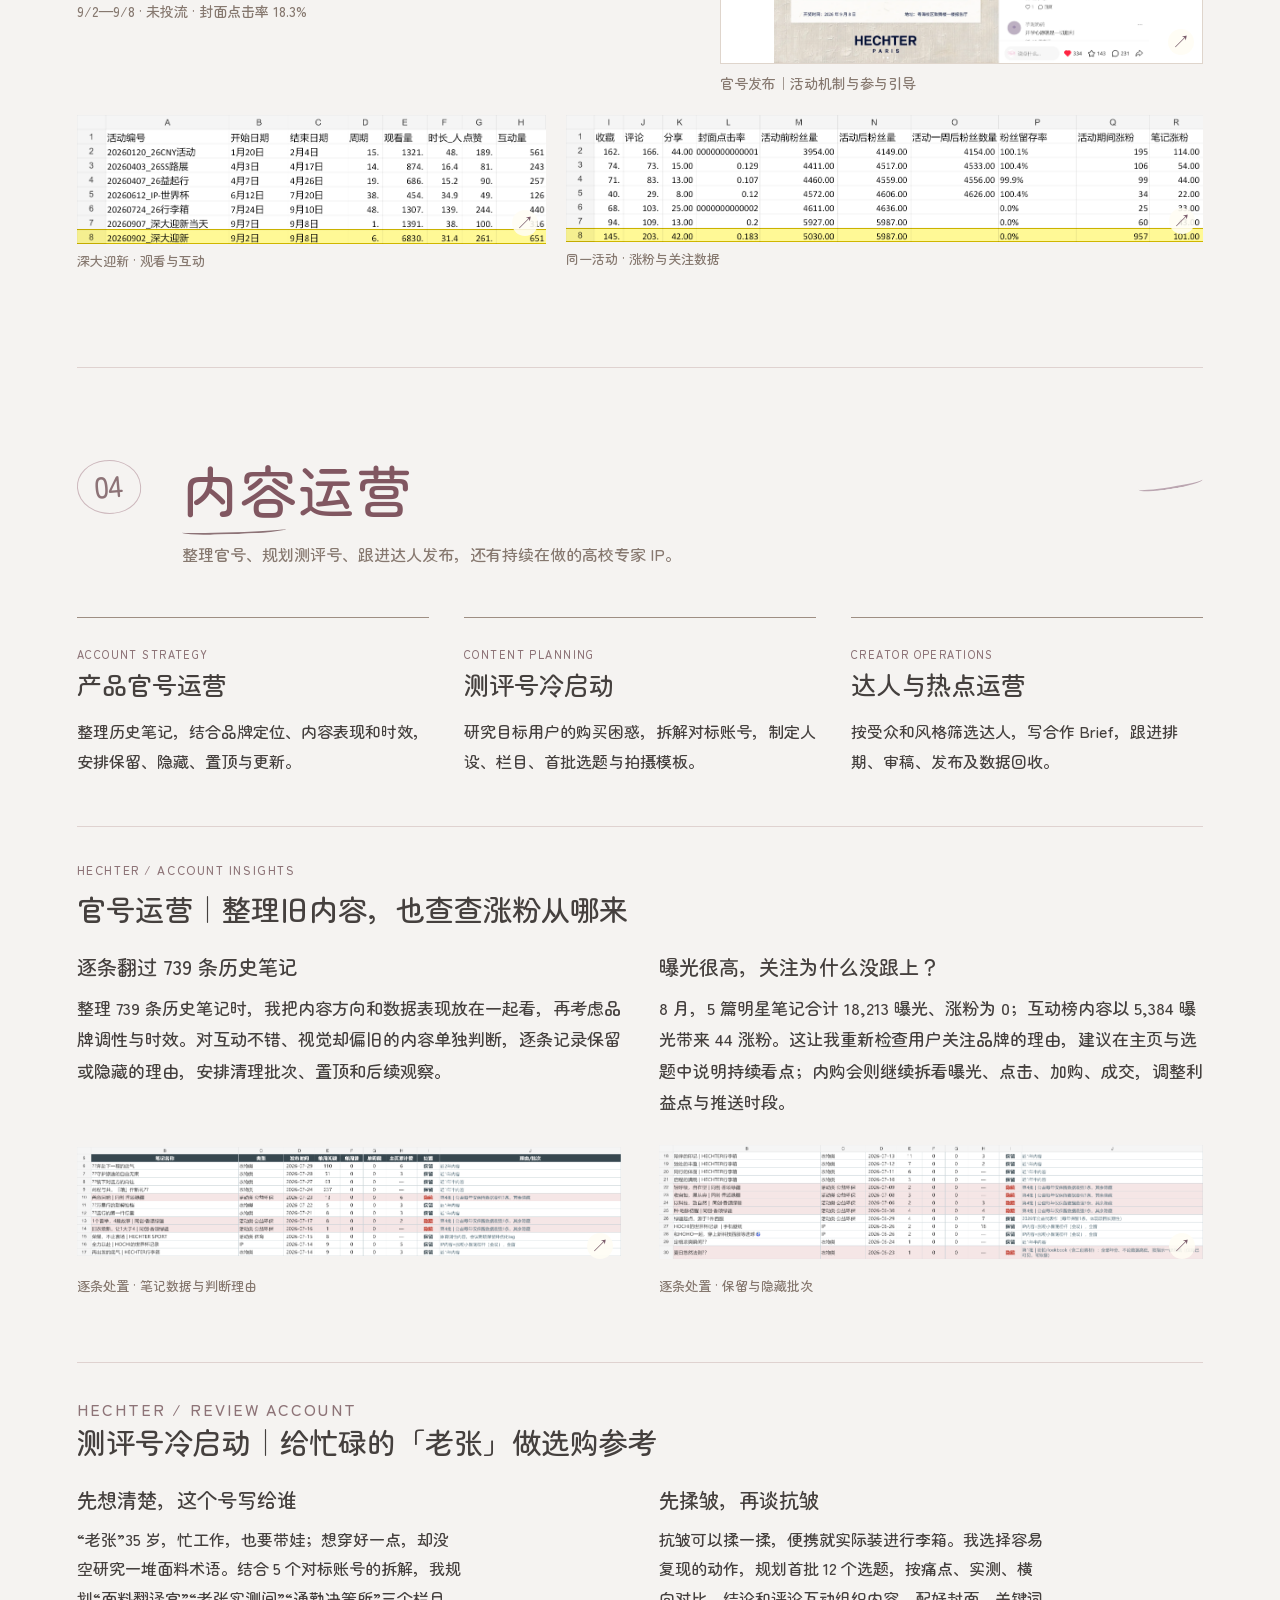
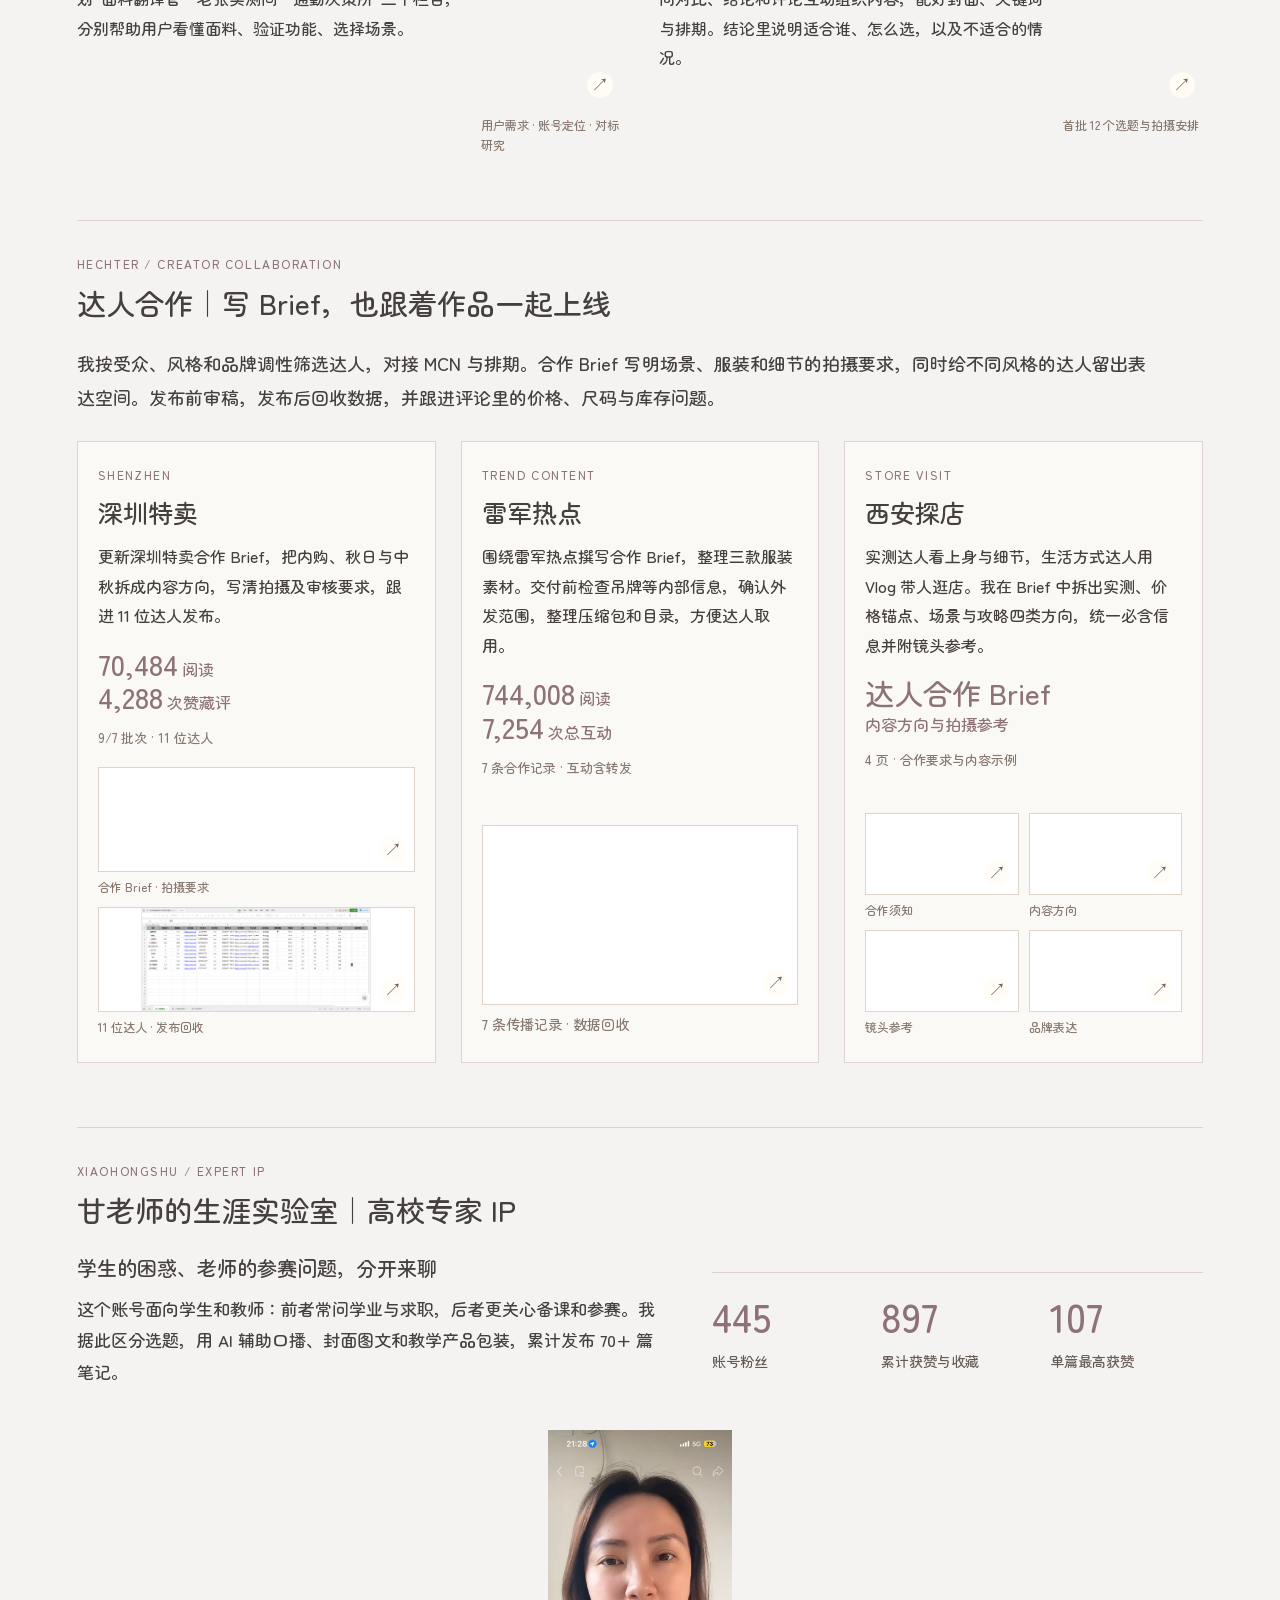
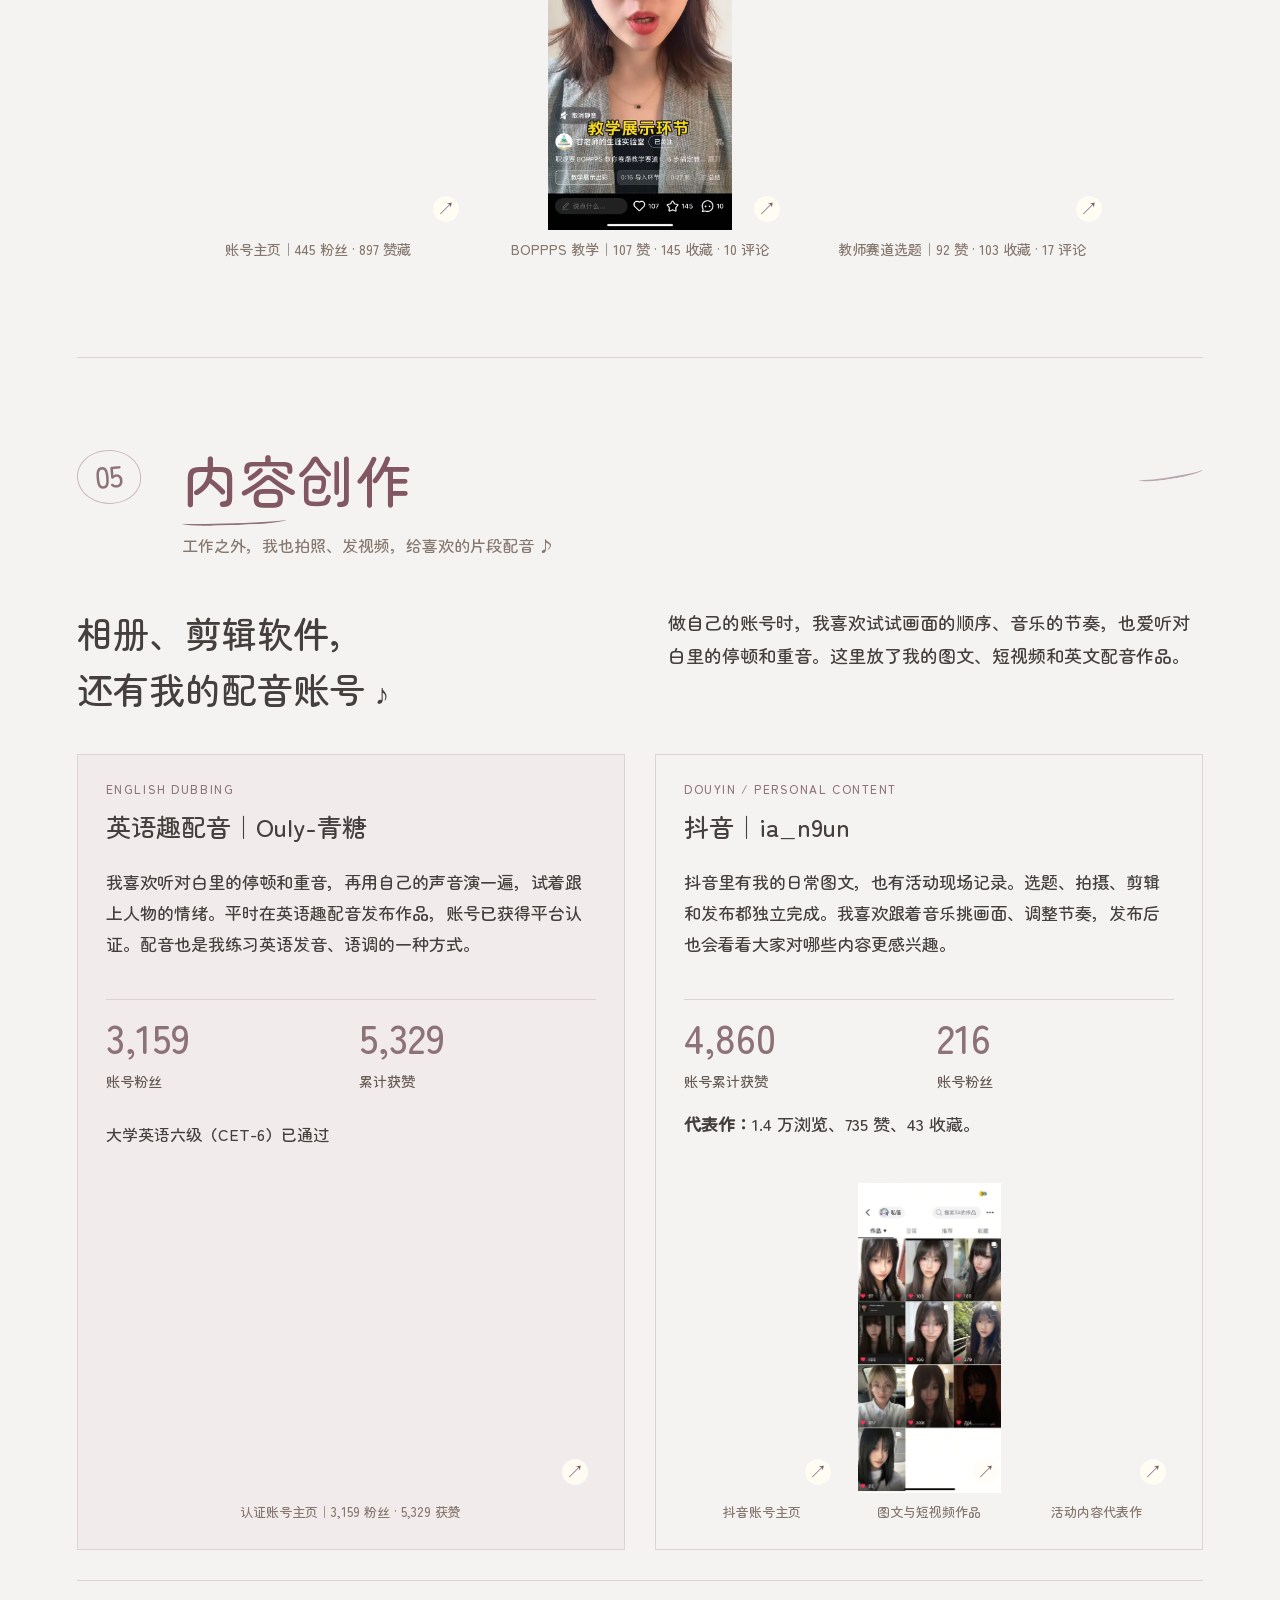
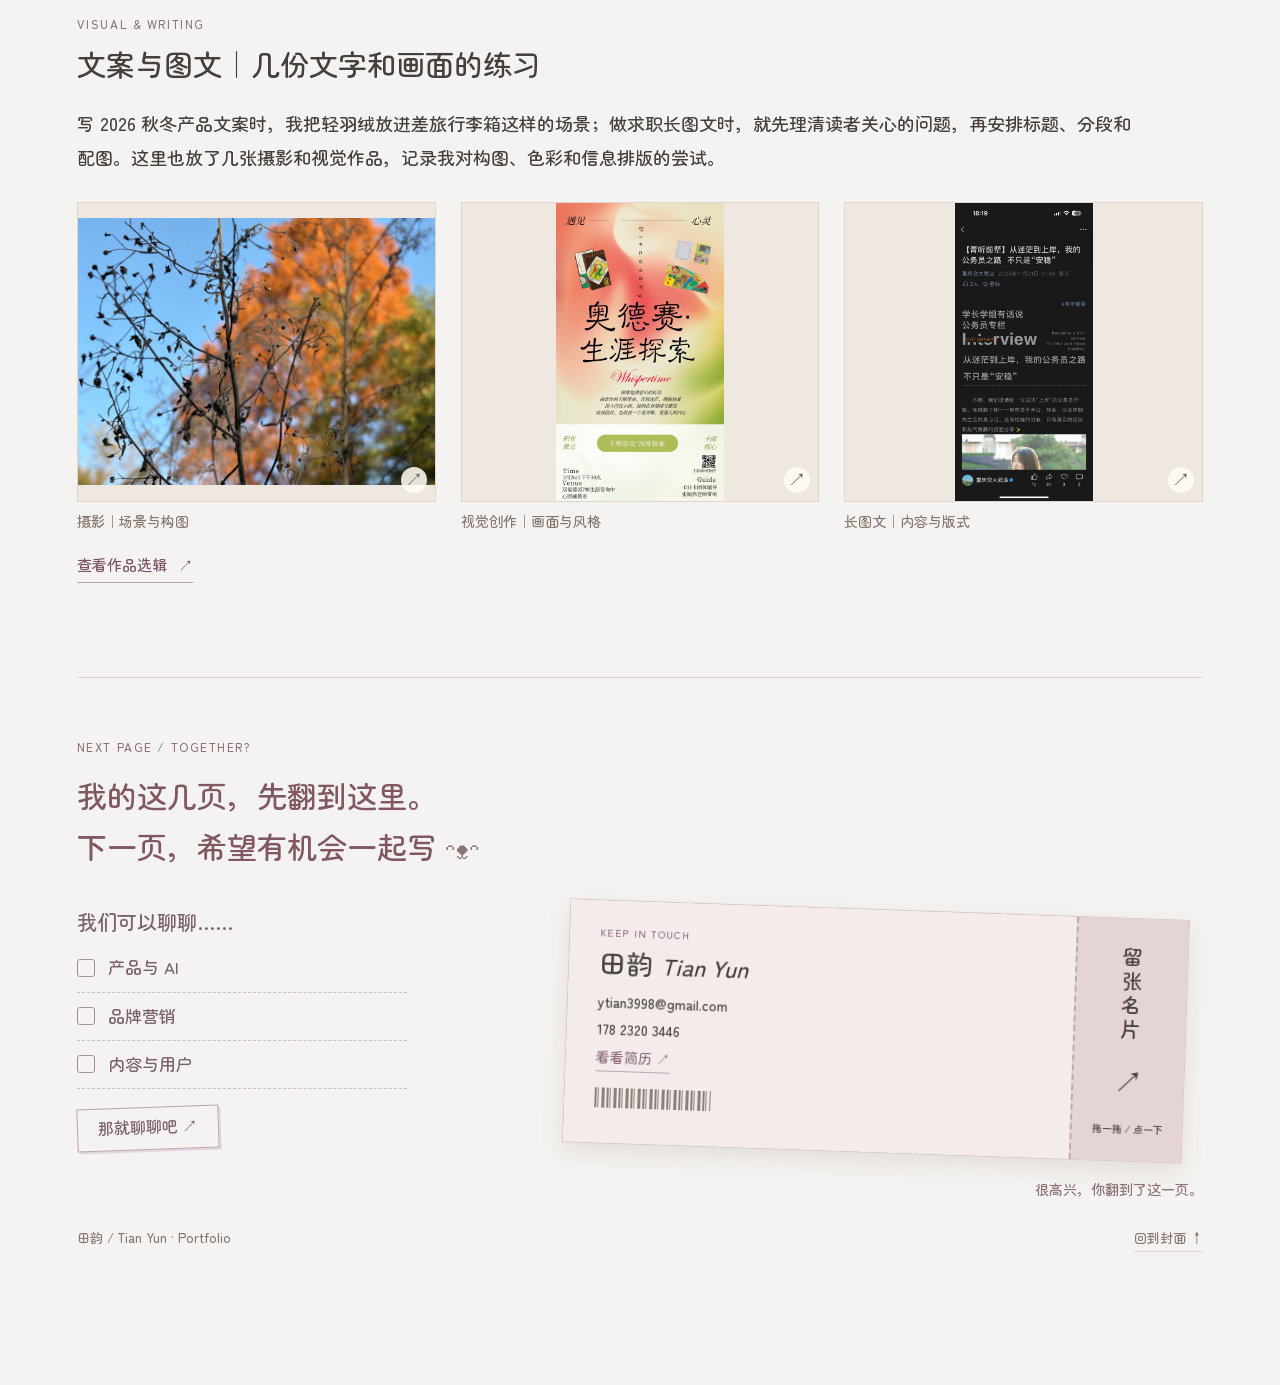
==== commit 410164c6: "Update portfolio 2026-11-23 19:13" ====
--- a/index.html
+++ b/index.html
@@ -1,5 +1,5 @@
 <!DOCTYPE html>
-<html lang="zh-CN"><head><meta charset="UTF-8"><meta name="viewport" content="width=device-width, initial-scale=1"><meta name="description" content="田韵的作品集：AI 产品与工作流、HECHTER 品牌营销、高校专家 IP 内容运营。"><title>田韵 Tian Yun｜作品集</title><link rel="stylesheet" href="revision12.css?v=1efd7609c8696578"><link rel="stylesheet" href="revision13.css?v=1efd7609c8696578"><link rel="stylesheet" href="revision14.css?v=1efd7609c8696578"><link rel="stylesheet" href="revision16.css?v=1efd7609c8696578"><link rel="stylesheet" href="revision17.css?v=1efd7609c8696578"><link rel="stylesheet" href="revision18.css?v=1efd7609c8696578"><link rel="preload" href="assets/fonts/tian-hand-r19.woff2?v=1efd7609c8696578" as="font" type="font/woff2" crossorigin="anonymous"><link rel="preload" href="assets/fonts/tian-rounded-r21.woff2?v=1efd7609c8696578" as="font" type="font/woff2" crossorigin="anonymous"><link rel="stylesheet" href="revision19.css?v=1efd7609c8696578"><meta name="portfolio-version" content="1efd7609c8696578"></head><body><div class="progress" aria-hidden="true"></div><nav class="chapter-nav" aria-label="章节导航"><a href="#profile">01 个人简介</a><a href="#skills">02 运营技能</a><a href="#marketing">03 营销策划</a><a href="#operations">04 内容运营</a><a href="#creative">05 内容创作</a></nav><header class="hero studio-hero closing-book" id="hello">
+<html lang="zh-CN"><head><meta charset="UTF-8"><meta name="viewport" content="width=device-width, initial-scale=1"><meta name="description" content="田韵的作品集：AI 产品与工作流、HECHTER 品牌营销、高校专家 IP 内容运营。"><title>田韵 Tian Yun｜作品集</title><link rel="stylesheet" href="revision12.css?v=083baf20a1a01bc5"><link rel="stylesheet" href="revision13.css?v=083baf20a1a01bc5"><link rel="stylesheet" href="revision14.css?v=083baf20a1a01bc5"><link rel="stylesheet" href="revision16.css?v=083baf20a1a01bc5"><link rel="stylesheet" href="revision17.css?v=083baf20a1a01bc5"><link rel="stylesheet" href="revision18.css?v=083baf20a1a01bc5"><link rel="preload" href="assets/fonts/tian-hand-r19.woff2?v=083baf20a1a01bc5" as="font" type="font/woff2" crossorigin="anonymous"><link rel="preload" href="assets/fonts/tian-rounded-r21.woff2?v=083baf20a1a01bc5" as="font" type="font/woff2" crossorigin="anonymous"><link rel="stylesheet" href="revision19.css?v=083baf20a1a01bc5"><link rel="stylesheet" href="revision22.css?v=083baf20a1a01bc5"><link rel="alternate" href="font-options.html?v=083baf20a1a01bc5" title="正文字体对比"><meta name="portfolio-version" content="083baf20a1a01bc5"></head><body><div class="progress" aria-hidden="true"></div><nav class="chapter-nav" aria-label="章节导航"><a href="#profile">01 个人简介</a><a href="#skills">02 运营技能</a><a href="#marketing">03 营销策划</a><a href="#operations">04 内容运营</a><a href="#creative">05 内容创作</a></nav><header class="hero studio-hero closing-book" id="hello">
   <nav class="studio-nav" aria-label="首页导航">
     <a class="hello-face" href="#profile" aria-label="认识田韵"><span class="eye">•</span><span class="smile">ᴗ</span><span class="eye">•</span></a>
     <a href="#profile">关于我</a><a href="#skills">做过的事</a><a href="#contact">聊一聊</a>
@@ -18,11 +18,11 @@
       <div class="book-collage">
         <span class="hand-note note-hello">本人在这儿 ↘</span>
         <a href="#profile" class="photo-card tactile" aria-label="了解田韵的经历">
-          <img src="assets/p03-00.jpg" width="1600" height="1067" alt="田韵的个人照片" fetchpriority="high" decoding="async">
+          <img src="assets/r22-cover-portrait.webp" width="1600" height="1067" alt="田韵的个人照片" fetchpriority="high" decoding="async">
           <span>Hi, nice to meet you!</span>
         </a>
-        <a href="#ai-case" class="project-slip slip-product tactile" aria-label="查看 HAPPYYOU AI 业务网站"><span>01 / 把麻烦变简单</span><img src="assets/ai7-quote-full.jpg" width="1265" height="712" alt="HAPPYYOU 业务网站界面" decoding="async"><b>一个真的能用的网站 ↗</b></a>
-        <a href="#shoot-case" class="project-slip slip-content tactile" aria-label="查看 HECHTER 从容有候拍摄企划"><span>02 / 把卖点写成生活</span><img src="assets/r9-aw-published.png" width="2245" height="1216" alt="HECHTER 秋冬拍摄发布作品" decoding="async"><b>「从容有候」↗</b></a>
+        <a href="#ai-case" class="project-slip slip-product tactile" aria-label="查看 HAPPYYOU AI 业务网站"><span>01 / 把麻烦变简单</span><img src="assets/r22-cover-product.webp" width="1265" height="712" alt="HAPPYYOU 业务网站界面" decoding="async"><b>一个真的能用的网站 ↗</b></a>
+        <a href="#shoot-case" class="project-slip slip-content tactile" aria-label="查看 HECHTER 从容有候拍摄企划"><span>02 / 把卖点写成生活</span><img src="assets/r22-cover-content.webp" width="2245" height="1216" alt="HECHTER 秋冬拍摄发布作品" decoding="async"><b>「从容有候」↗</b></a>
         </div>
     </div><div class="book-back" aria-hidden="true"><span>田韵 / Tian Yun</span><strong>好奇心，<br>还在继续。</strong><small>几页工作，一点想法。<br>往下翻，故事在里面 ↓</small><i>2025 — 2026</i></div></div>
     <div class="book-fold" aria-hidden="true"></div>
@@ -49,4 +49,4 @@
 <p id="ticket-status" class="ticket-status" role="status" aria-live="polite">很高兴，你翻到了这一页。</p>
 <p class="footer-note">田韵 / Tian Yun · Portfolio <a href="#hello">回到封面 ↑</a></p></footer></main>
 <dialog id="gallery-dialog" aria-labelledby="gallery-title"><div class="dialog-top"><div><span class="eyebrow">PROJECT EVIDENCE</span><h2 id="gallery-title"></h2></div><button type="button" class="close-dialog" aria-label="关闭图片">×</button></div><div class="gallery-toolbar"><button type="button" id="gallery-prev" aria-label="上一页">←</button><span id="gallery-count" aria-live="polite"></span><button type="button" id="gallery-next" aria-label="下一页">→</button><button type="button" id="gallery-zoom">放大阅读</button><a id="gallery-original" target="_blank" rel="noopener">打开原图 ↗</a></div><div id="gallery-stage"><div id="gallery-frame"><img id="gallery-image" alt="" decoding="async"><span id="gallery-highlight" hidden aria-hidden="true"></span></div></div><p id="gallery-caption"></p><div id="gallery-thumbs" aria-label="选择页面"></div></dialog>
-<dialog id="resume-dialog" aria-labelledby="resume-title"><div class="dialog-top"><div><span class="eyebrow">RESUME</span><h2 id="resume-title">田韵 · 简历</h2></div><button type="button" class="close-dialog" aria-label="关闭简历">×</button></div><div class="resume-tabs"><a id="resume-pdf" href="assets/tian-yun-resume-latest.pdf" target="_blank" rel="noopener">打开 PDF ↗</a><a id="resume-download" href="assets/tian-yun-resume-latest.pdf" download="田韵简历.pdf">下载简历 ↓</a></div><div class="resume-preview"><img id="resume-image" src="assets/resume-latest-preview.png" alt="田韵简历 · 最新头像版" loading="lazy" decoding="async"></div></dialog><script type="application/json" id="gallery-data">{"happy":{"title":"HAPPYYOU｜产品界面","items":[{"src":"assets/ai7-quote-full.jpg","caption":"资料录入与报价：保留出团日期，确认后写入档案。"},{"src":"assets/ai7-archive-full.jpg","caption":"游客档案：接续已有资料，减少分批补录时的信息重复。"},{"src":"assets/ai7-intake-full.jpg","caption":"当前接待安排：改期、人员调整与关联信息同步。"},{"src":"assets/ai7-scheduled-full.jpg","caption":"按日期查看安排与可用资源。"},{"src":"assets/ai7-compare-full.jpg","caption":"操作验证：检查关联变更与报价记录。"}]},"workflow":{"title":"AI 工作流｜文案生成与货品处理","items":[{"src":"assets/r9-goods-copy.png","caption":"文案生成：按内容类型保存提示词，复用表达要求。"},{"src":"assets/r9-goods-library.png","caption":"货品处理：规范货号、批量检索与按字段导出。"}]},"nfc":{"title":"碰碰贴｜活动配置与数据回收","items":[{"src":"assets/r9-nfc-settings.jpg","caption":"活动配置：连接官号关注与小红书内容发布。"},{"src":"assets/r9-nfc-references.jpg","caption":"内容设置：为活动准备参考笔记与表达要求。"},{"src":"assets/r9-nfc-draft.jpg","caption":"生成效果：用户确认图文后发布。"},{"src":"assets/r9-snow-published.png","caption":"雪境画室｜官号活动成品。"},{"src":"assets/r11-nfc-1.png","caption":"雪境画室：177 次触碰、33 篇笔记、62 次关注入口点击。"},{"src":"assets/r11-nfc-2.png","caption":"福州路展：456 次触碰、123 篇笔记、186 次关注入口点击。"},{"src":"assets/r11-nfc-3.png","caption":"特卖活动：404 次触碰、249 次关注入口点击。"}]},"shoot":{"title":"HECHTER 2026 秋冬｜主题、外拍企划与发布成品","items":[{"src":"assets/r9-aw-published.png","caption":"秋冬外拍｜官号发布成品。"},{"src":"assets/r11-shoot-1.png","caption":"外拍企划 P1｜“从容有候”主题与气候、等候的双重表达。","crop":[126,128,1063,1493,1191,1684]},{"src":"assets/r11-shoot-2.png","caption":"外拍企划 P2｜从场景到消费者困境，确定产品分线。","crop":[125,124,1066,1546,1191,1684]},{"src":"assets/r11-shoot-3.png","caption":"外拍企划 P3｜消费者困境、功能利益与镜头方向。","crop":[125,199,1060,1550,1191,1684]},{"src":"assets/r11-shoot-4.png","caption":"外拍企划 P4｜差旅、运动与温差场景的传播话术。","crop":[125,122,1063,1553,1191,1684]},{"src":"assets/hechter-shoot-4.jpg","caption":"2026 秋冬拍摄企划｜主题与视觉方向。","crop":[68,41,1551,1001,1600,1001]},{"src":"assets/hechter-shoot-8.jpg","caption":"2026 秋冬拍摄企划｜产品卖点与画面表达。","crop":[57,43,1586,971,1600,1001]}]},"campus":{"title":"深圳大学迎新｜活动内容与原表数据","items":[{"src":"assets/r9-campus-published.png","caption":"“新程见礼”｜官号发布内容与活动参与方式。"},{"src":"assets/r9-campus-source-left.png","caption":"第 8 行｜9/2—9/8 深大迎新，6,830 观看、651 互动。","highlight":[256,32,288]},{"src":"assets/r9-campus-source-right.png","caption":"第 8 行｜同一活动内容的笔记涨粉指标为 101。","highlight":[256,32,288]},{"src":"assets/r9-campus-source.png","caption":"深大迎新活动原表全列｜荧光标记第 8 行。","highlight":[256,32,288]}]},"shenzhen":{"title":"深圳特卖｜正式 Brief 与传播回收","items":[{"src":"assets/r11-shenzhen-brief-2.png","caption":"Brief P2｜拍摄、返图、审核与发布要求。"},{"src":"assets/r11-shenzhen-brief-3.png","caption":"Brief P3｜活动信息、优惠与到场安排。"},{"src":"assets/r11-shenzhen-brief-4.png","caption":"Brief P4｜按创作方向组织产品与活动信息。"},{"src":"assets/r5-shenzhen-recovery-full.png","caption":"9/7 发布批次｜11 位达人，70,484 阅读、4,288 次赞藏评。"}]},"lei":{"title":"雷军热点｜传播数据回收","items":[{"src":"assets/r9-lei-recovery.png","caption":"项目回收｜7 条合作记录，744,008 阅读、7,254 次总互动（含转发）。"}]},"xian":{"title":"西安探店｜达人合作 Brief","items":[{"src":"assets/r11-xian-cooperation-2.png","caption":"合作 Brief P2｜合作须知与门店信息。"},{"src":"assets/r11-xian-cooperation-3.png","caption":"合作 Brief P3｜六类内容方向与必含信息。"},{"src":"assets/r11-xian-cooperation-4.png","caption":"合作 Brief P4｜人物、商品与空间镜头参考。"},{"src":"assets/r11-xian-cooperation-5.png","caption":"合作 Brief P5｜品牌表达口径。"}]},"account":{"title":"官号内容清理｜逐条笔记处置明细","items":[{"src":"assets/r14-account-latest.png","caption":"逐条处置 · 第 6—17 行｜笔记、阅读互动、处置与理由。"},{"src":"assets/r14-account-detail.png","caption":"逐条处置 · 第 18—30 行｜对应笔记保留与隐藏批次。"}]},"gan":{"title":"甘老师的生涯实验室｜高校专家 IP","items":[{"src":"assets/r13-gan-profile.jpg","caption":"甘老师的生涯实验室｜445 粉丝、897 累计获赞与收藏。"},{"src":"assets/r13-gan-boppps.jpg","caption":"BOPPPS 教学主题｜107 赞、145 收藏、10 评论。"},{"src":"assets/r13-gan-topic.jpg","caption":"教师赛道选题主题｜92 赞、103 收藏、17 评论。"}]},"english":{"title":"英语趣配音｜Ouly-青糖","items":[{"src":"assets/r16-english-profile.png","caption":"英语趣配音认证账号 Ouly-青糖｜3,159 粉丝 · 5,329 获赞。"}]},"douyin":{"title":"抖音 ia_n9un｜账号与创作作品","items":[{"src":"assets/r9-douyin-profile.jpg","caption":"账号主页｜累计获赞 4,860，粉丝 216。"},{"src":"assets/r9-douyin-works.jpg","caption":"个人图文与短视频｜选题、拍摄、剪辑与发布。"},{"src":"assets/p07-04.jpg","caption":"代表作｜1.4 万浏览、735 赞、34 评论、43 收藏。"}]},"writing":{"title":"视觉与文字｜个人作品选辑","items":[{"src":"assets/p08-00.jpg","caption":"摄影作品｜构图与场景记录。"},{"src":"assets/p09-00.jpg","caption":"视觉创作｜画面组织与风格表达。"},{"src":"assets/p10-02.jpg","caption":"求职主题长图文｜信息顺序、分段与版式。"},{"src":"assets/p10-00.jpg","caption":"图文作品｜将内容组织为可连续阅读的版面。"}]},"support":{"title":"招生就业处｜活动与信息服务","items":[{"src":"assets/p06-02.jpg","caption":"就业活动现场｜宣发与服务点位进入实际执行。"}]},"review":{"title":"HECHTER 测评号｜账号定位与首批内容","items":[{"src":"assets/hechter-review-1.jpg","caption":"账号定位｜购买阶段的用户需求、老张人设与对标研究。","crop":[95,100,1045,1500,1132,1600]},{"src":"assets/hechter-review-6.jpg","caption":"首批选题｜12 个选题、实测动作与拍摄安排。","crop":[95,100,1045,1500,1132,1600]}]}}</script><script src="revision12.js?v=1efd7609c8696578"></script><script src="revision16.js?v=1efd7609c8696578"></script><script src="revision19.js?v=1efd7609c8696578"></script><script src="live-update.js?v=1efd7609c8696578"></script></body></html>+<dialog id="resume-dialog" aria-labelledby="resume-title"><div class="dialog-top"><div><span class="eyebrow">RESUME</span><h2 id="resume-title">田韵 · 简历</h2></div><button type="button" class="close-dialog" aria-label="关闭简历">×</button></div><div class="resume-tabs"><a id="resume-pdf" href="assets/tian-yun-resume-latest.pdf" target="_blank" rel="noopener">打开 PDF ↗</a><a id="resume-download" href="assets/tian-yun-resume-latest.pdf" download="田韵简历.pdf">下载简历 ↓</a></div><div class="resume-preview"><img id="resume-image" src="assets/resume-latest-preview.png" alt="田韵简历 · 最新头像版" loading="lazy" decoding="async"></div></dialog><script type="application/json" id="gallery-data">{"happy":{"title":"HAPPYYOU｜产品界面","items":[{"src":"assets/ai7-quote-full.jpg","caption":"资料录入与报价：保留出团日期，确认后写入档案。"},{"src":"assets/ai7-archive-full.jpg","caption":"游客档案：接续已有资料，减少分批补录时的信息重复。"},{"src":"assets/ai7-intake-full.jpg","caption":"当前接待安排：改期、人员调整与关联信息同步。"},{"src":"assets/ai7-scheduled-full.jpg","caption":"按日期查看安排与可用资源。"},{"src":"assets/ai7-compare-full.jpg","caption":"操作验证：检查关联变更与报价记录。"}]},"workflow":{"title":"AI 工作流｜文案生成与货品处理","items":[{"src":"assets/r9-goods-copy.png","caption":"文案生成：按内容类型保存提示词，复用表达要求。"},{"src":"assets/r9-goods-library.png","caption":"货品处理：规范货号、批量检索与按字段导出。"}]},"nfc":{"title":"碰碰贴｜活动配置与数据回收","items":[{"src":"assets/r9-nfc-settings.jpg","caption":"活动配置：连接官号关注与小红书内容发布。"},{"src":"assets/r9-nfc-references.jpg","caption":"内容设置：为活动准备参考笔记与表达要求。"},{"src":"assets/r9-nfc-draft.jpg","caption":"生成效果：用户确认图文后发布。"},{"src":"assets/r9-snow-published.png","caption":"雪境画室｜官号活动成品。"},{"src":"assets/r11-nfc-1.png","caption":"雪境画室：177 次触碰、33 篇笔记、62 次关注入口点击。"},{"src":"assets/r11-nfc-2.png","caption":"福州路展：456 次触碰、123 篇笔记、186 次关注入口点击。"},{"src":"assets/r11-nfc-3.png","caption":"特卖活动：404 次触碰、249 次关注入口点击。"}]},"shoot":{"title":"HECHTER 2026 秋冬｜主题、外拍企划与发布成品","items":[{"src":"assets/r9-aw-published.png","caption":"秋冬外拍｜官号发布成品。"},{"src":"assets/r11-shoot-1.png","caption":"外拍企划 P1｜“从容有候”主题与气候、等候的双重表达。","crop":[126,128,1063,1493,1191,1684]},{"src":"assets/r11-shoot-2.png","caption":"外拍企划 P2｜从场景到消费者困境，确定产品分线。","crop":[125,124,1066,1546,1191,1684]},{"src":"assets/r11-shoot-3.png","caption":"外拍企划 P3｜消费者困境、功能利益与镜头方向。","crop":[125,199,1060,1550,1191,1684]},{"src":"assets/r11-shoot-4.png","caption":"外拍企划 P4｜差旅、运动与温差场景的传播话术。","crop":[125,122,1063,1553,1191,1684]},{"src":"assets/hechter-shoot-4.jpg","caption":"2026 秋冬拍摄企划｜主题与视觉方向。","crop":[68,41,1551,1001,1600,1001]},{"src":"assets/hechter-shoot-8.jpg","caption":"2026 秋冬拍摄企划｜产品卖点与画面表达。","crop":[57,43,1586,971,1600,1001]}]},"campus":{"title":"深圳大学迎新｜活动内容与原表数据","items":[{"src":"assets/r9-campus-published.png","caption":"“新程见礼”｜官号发布内容与活动参与方式。"},{"src":"assets/r9-campus-source-left.png","caption":"第 8 行｜9/2—9/8 深大迎新，6,830 观看、651 互动。","highlight":[256,32,288]},{"src":"assets/r9-campus-source-right.png","caption":"第 8 行｜同一活动内容的笔记涨粉指标为 101。","highlight":[256,32,288]},{"src":"assets/r9-campus-source.png","caption":"深大迎新活动原表全列｜荧光标记第 8 行。","highlight":[256,32,288]}]},"shenzhen":{"title":"深圳特卖｜正式 Brief 与传播回收","items":[{"src":"assets/r11-shenzhen-brief-2.png","caption":"Brief P2｜拍摄、返图、审核与发布要求。"},{"src":"assets/r11-shenzhen-brief-3.png","caption":"Brief P3｜活动信息、优惠与到场安排。"},{"src":"assets/r11-shenzhen-brief-4.png","caption":"Brief P4｜按创作方向组织产品与活动信息。"},{"src":"assets/r5-shenzhen-recovery-full.png","caption":"9/7 发布批次｜11 位达人，70,484 阅读、4,288 次赞藏评。"}]},"lei":{"title":"雷军热点｜传播数据回收","items":[{"src":"assets/r9-lei-recovery.png","caption":"项目回收｜7 条合作记录，744,008 阅读、7,254 次总互动（含转发）。"}]},"xian":{"title":"西安探店｜达人合作 Brief","items":[{"src":"assets/r11-xian-cooperation-2.png","caption":"合作 Brief P2｜合作须知与门店信息。"},{"src":"assets/r11-xian-cooperation-3.png","caption":"合作 Brief P3｜六类内容方向与必含信息。"},{"src":"assets/r11-xian-cooperation-4.png","caption":"合作 Brief P4｜人物、商品与空间镜头参考。"},{"src":"assets/r11-xian-cooperation-5.png","caption":"合作 Brief P5｜品牌表达口径。"}]},"account":{"title":"官号内容清理｜逐条笔记处置明细","items":[{"src":"assets/r14-account-latest.png","caption":"逐条处置 · 第 6—17 行｜笔记、阅读互动、处置与理由。"},{"src":"assets/r14-account-detail.png","caption":"逐条处置 · 第 18—30 行｜对应笔记保留与隐藏批次。"}]},"gan":{"title":"甘老师的生涯实验室｜高校专家 IP","items":[{"src":"assets/r13-gan-profile.jpg","caption":"甘老师的生涯实验室｜445 粉丝、897 累计获赞与收藏。"},{"src":"assets/r13-gan-boppps.jpg","caption":"BOPPPS 教学主题｜107 赞、145 收藏、10 评论。"},{"src":"assets/r13-gan-topic.jpg","caption":"教师赛道选题主题｜92 赞、103 收藏、17 评论。"}]},"english":{"title":"英语趣配音｜Ouly-青糖","items":[{"src":"assets/r16-english-profile.png","caption":"英语趣配音认证账号 Ouly-青糖｜3,159 粉丝 · 5,329 获赞。"}]},"douyin":{"title":"抖音 ia_n9un｜账号与创作作品","items":[{"src":"assets/r9-douyin-profile.jpg","caption":"账号主页｜累计获赞 4,860，粉丝 216。"},{"src":"assets/r9-douyin-works.jpg","caption":"个人图文与短视频｜选题、拍摄、剪辑与发布。"},{"src":"assets/p07-04.jpg","caption":"代表作｜1.4 万浏览、735 赞、34 评论、43 收藏。"}]},"writing":{"title":"视觉与文字｜个人作品选辑","items":[{"src":"assets/p08-00.jpg","caption":"摄影作品｜构图与场景记录。"},{"src":"assets/p09-00.jpg","caption":"视觉创作｜画面组织与风格表达。"},{"src":"assets/p10-02.jpg","caption":"求职主题长图文｜信息顺序、分段与版式。"},{"src":"assets/p10-00.jpg","caption":"图文作品｜将内容组织为可连续阅读的版面。"}]},"support":{"title":"招生就业处｜活动与信息服务","items":[{"src":"assets/p06-02.jpg","caption":"就业活动现场｜宣发与服务点位进入实际执行。"}]},"review":{"title":"HECHTER 测评号｜账号定位与首批内容","items":[{"src":"assets/hechter-review-1.jpg","caption":"账号定位｜购买阶段的用户需求、老张人设与对标研究。","crop":[95,100,1045,1500,1132,1600]},{"src":"assets/hechter-review-6.jpg","caption":"首批选题｜12 个选题、实测动作与拍摄安排。","crop":[95,100,1045,1500,1132,1600]}]}}</script><script src="revision12.js?v=083baf20a1a01bc5"></script><script src="revision16.js?v=083baf20a1a01bc5"></script><script src="revision19.js?v=083baf20a1a01bc5"></script><script src="live-update.js?v=083baf20a1a01bc5"></script></body></html>
--- a/revision22.css
+++ b/revision22.css
@@ -0,0 +1,26 @@
+/* Muted rose and warm paper, shared by desktop and small screens. */
+:root{--paper:#f5f3f1;--rose:#e6d8d9;--wash:#f3edec;--line:#dfd2d0;--accent:#8d7377;--pencil:#8d7377;--ink:#45403e}
+.book-front{background-color:#fbf9f6;border-color:#d9c8c9}
+.book-back{background:#eadcdc;border-color:#d2bfc2;color:#7e666b;box-shadow:inset 0 -5px 0 #ddcbce}
+.book-back:before{border-color:#c5adb180}
+.book-lower{background:#f0e7e7;border-color:#d9c8c9}
+.note-two{background:#e8dcdc}.note-three{background:#eee9e3}
+.book-fold{background:linear-gradient(#e7dcdc,#c9b6b9 45%,#f0e7e7)}
+.photo-card:before{background:#dac7cb77}
+.featured,.tinted{background:#f2ebeb;border-color:#dfd2d0}
+.scroll-story{background:transparent}
+.story-page[data-story-page="0"]{background:#fbf9f6;border-color:#dfd2d0}
+.story-page[data-story-page="1"]{background:#f3eceb;border-color:#dfd2d0}
+.story-page[data-story-page="2"]{background:#eadfe0;border-color:#dfd2d0}
+.story-page-tab,.story-index{border-color:#d5c4c7}
+.contact-ticket,.ticket-main{background:#f3eceb;border-color:#d9c8c9}.ticket-stub{background:#e4d4d6}
+.section-number{color:#967d82;border-color:#cdb8bd}
+.mobile-story-nav a{background:#f3eeeb;color:#826f72}.mobile-story-nav a.current{background:#e6d8d9;color:#705e62}
+.chapter-nav a.active{background:var(--rose);color:#705e62}
+.book-hinge-trigger{position:absolute;left:0;width:1px;height:1px;pointer-events:none;visibility:hidden}
+.touch-hinge .field-book,.touch-hinge .book-upper{transition:none!important}
+.touch-hinge .book-front,.touch-hinge .book-back{transition:none!important}
+.touch-hinge .scribble-line,.touch-hinge .book-back strong{mask-image:none;-webkit-mask-image:none}
+.touch-hinge .book-collage,.touch-hinge .photo-card,.touch-hinge .project-slip{perspective:none;filter:none;box-shadow:none}
+.touch-hinge .scribble-glyph{transform:none!important}
+@media(max-width:650px){.chapter-nav{background:#fbf9f6f5}.book-back{box-shadow:none}}
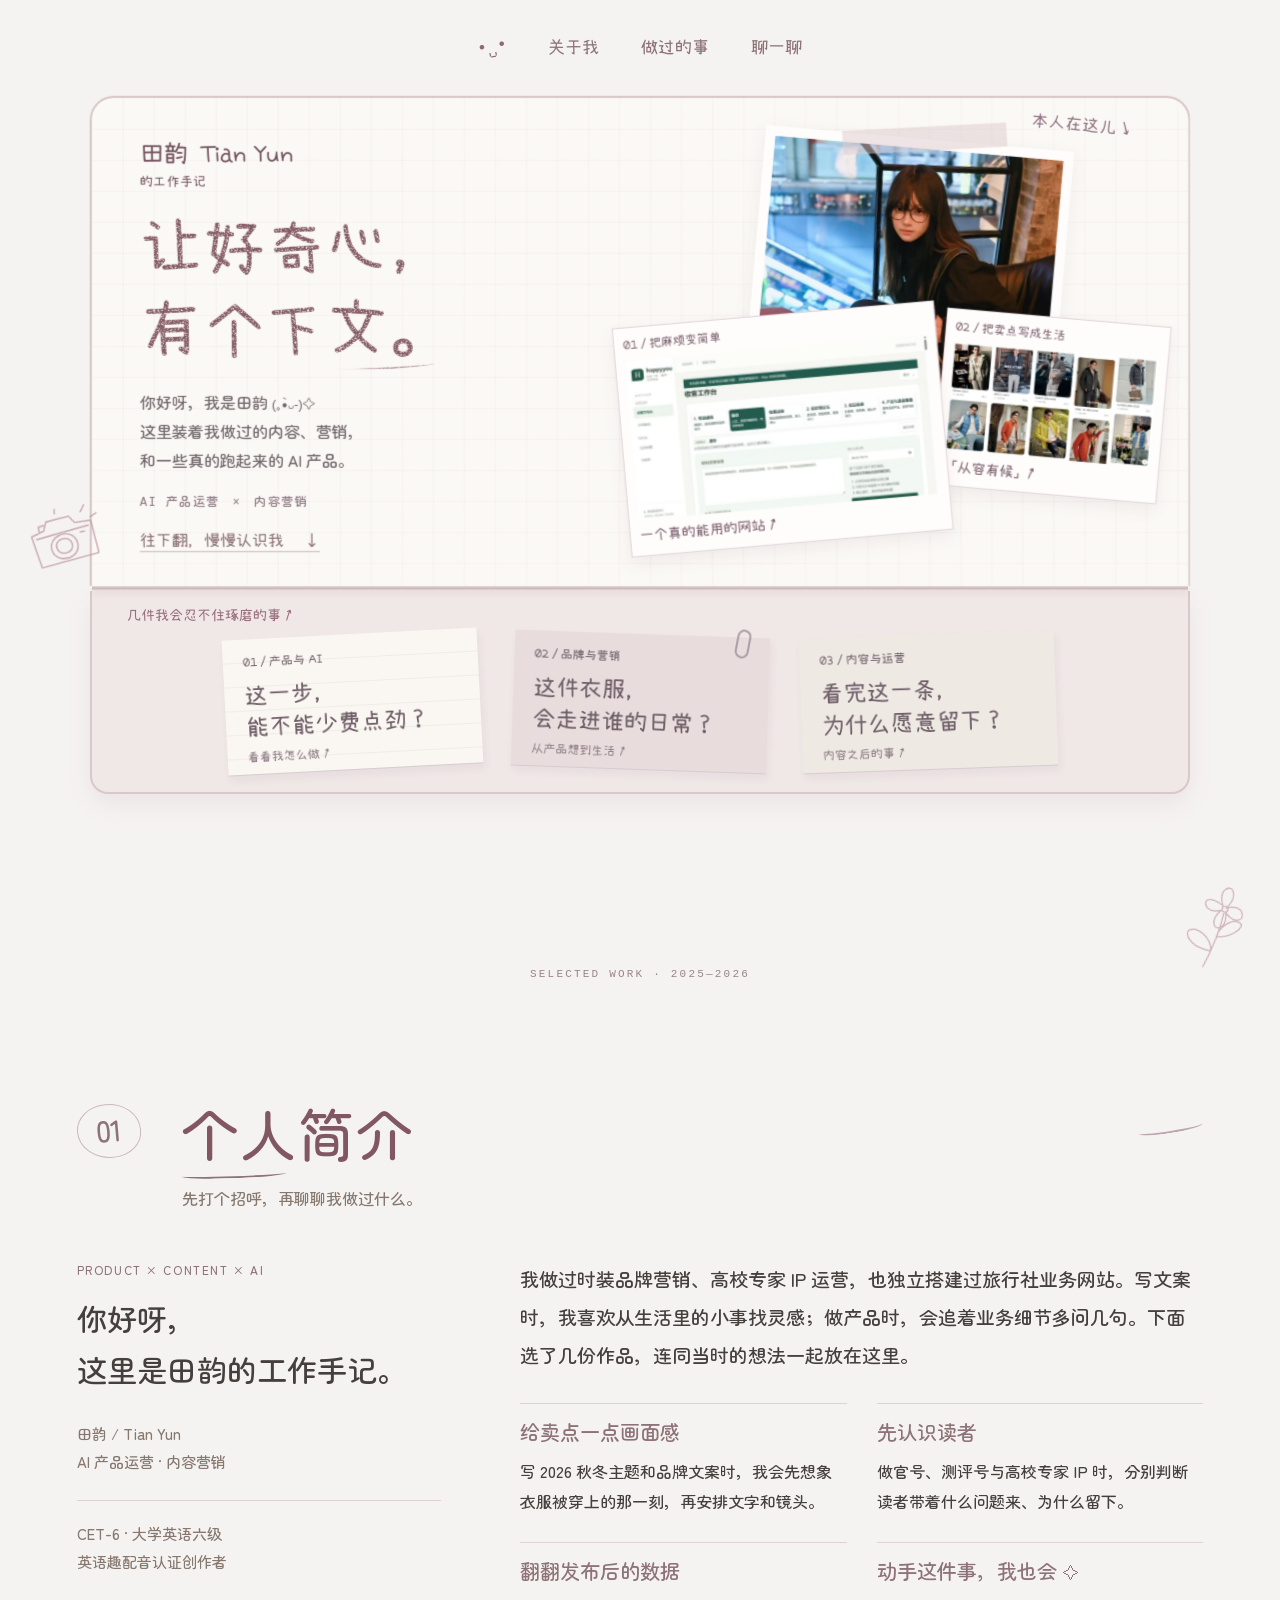
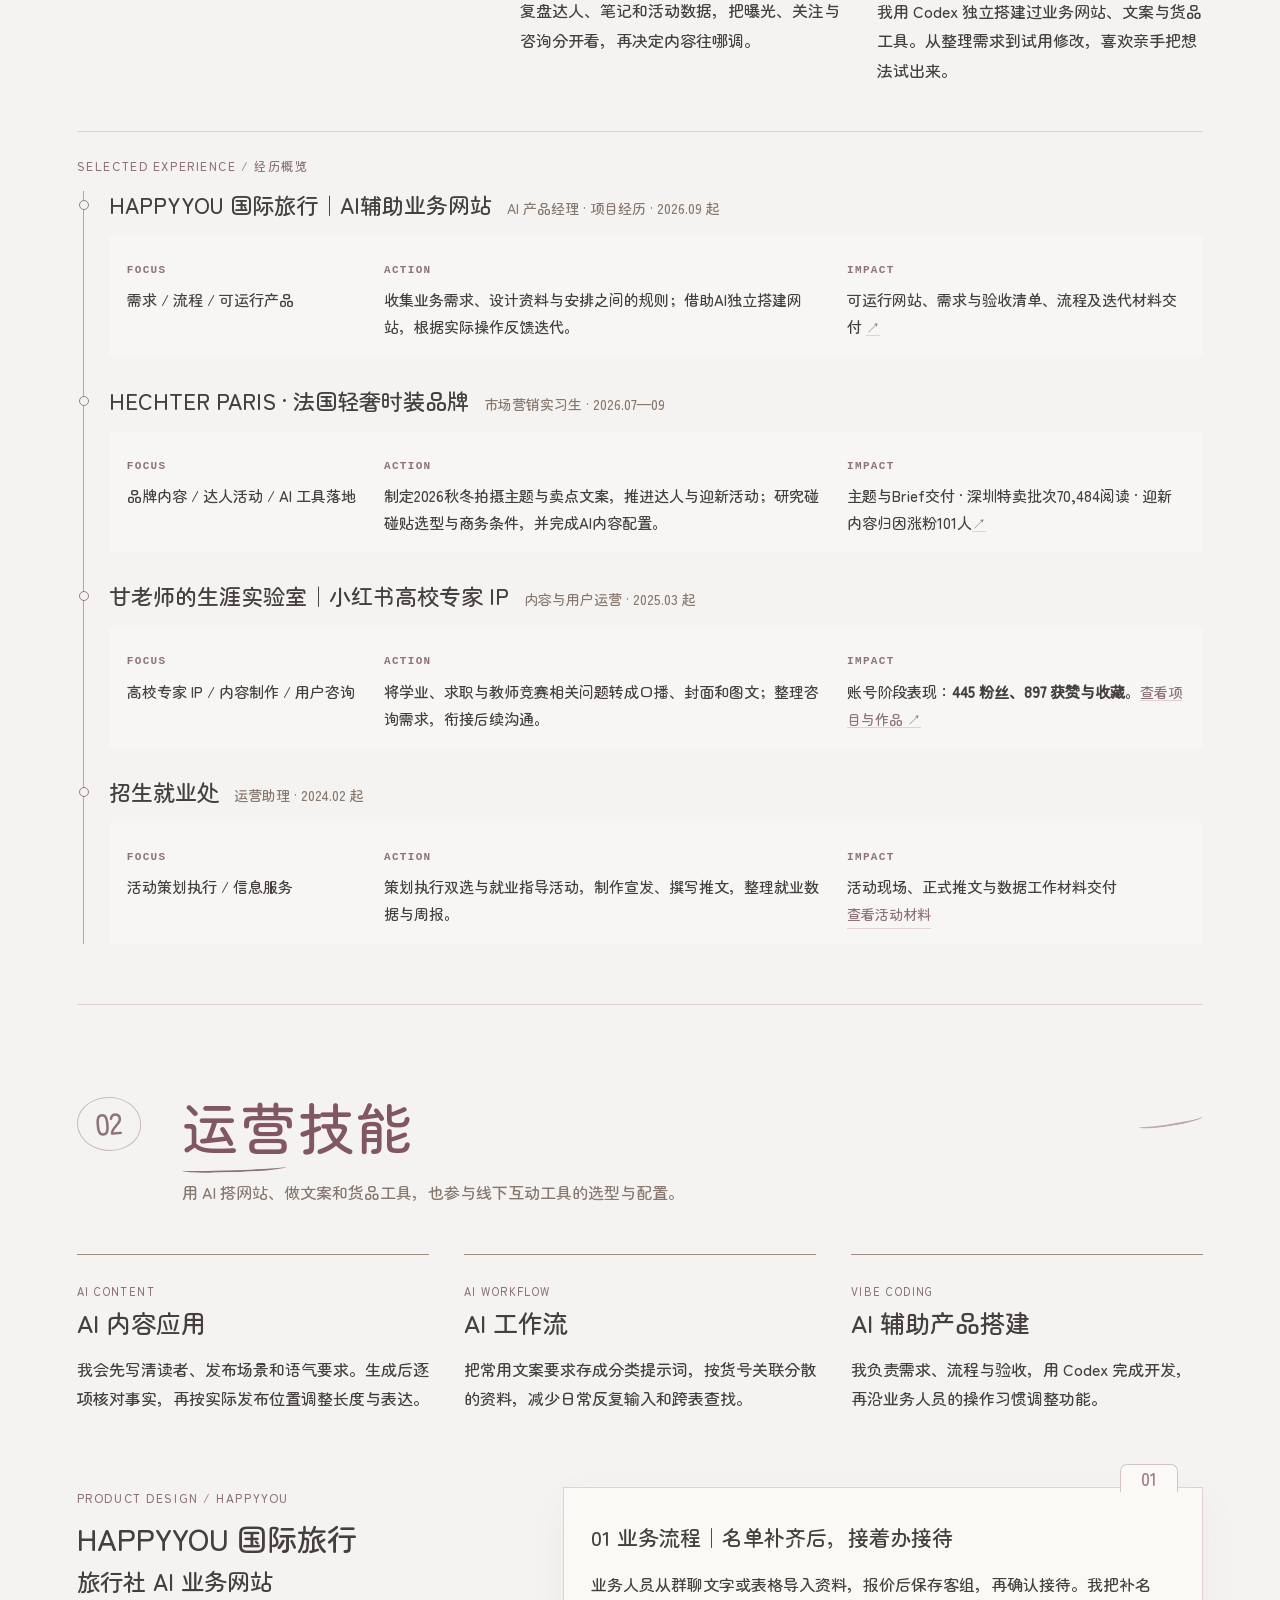
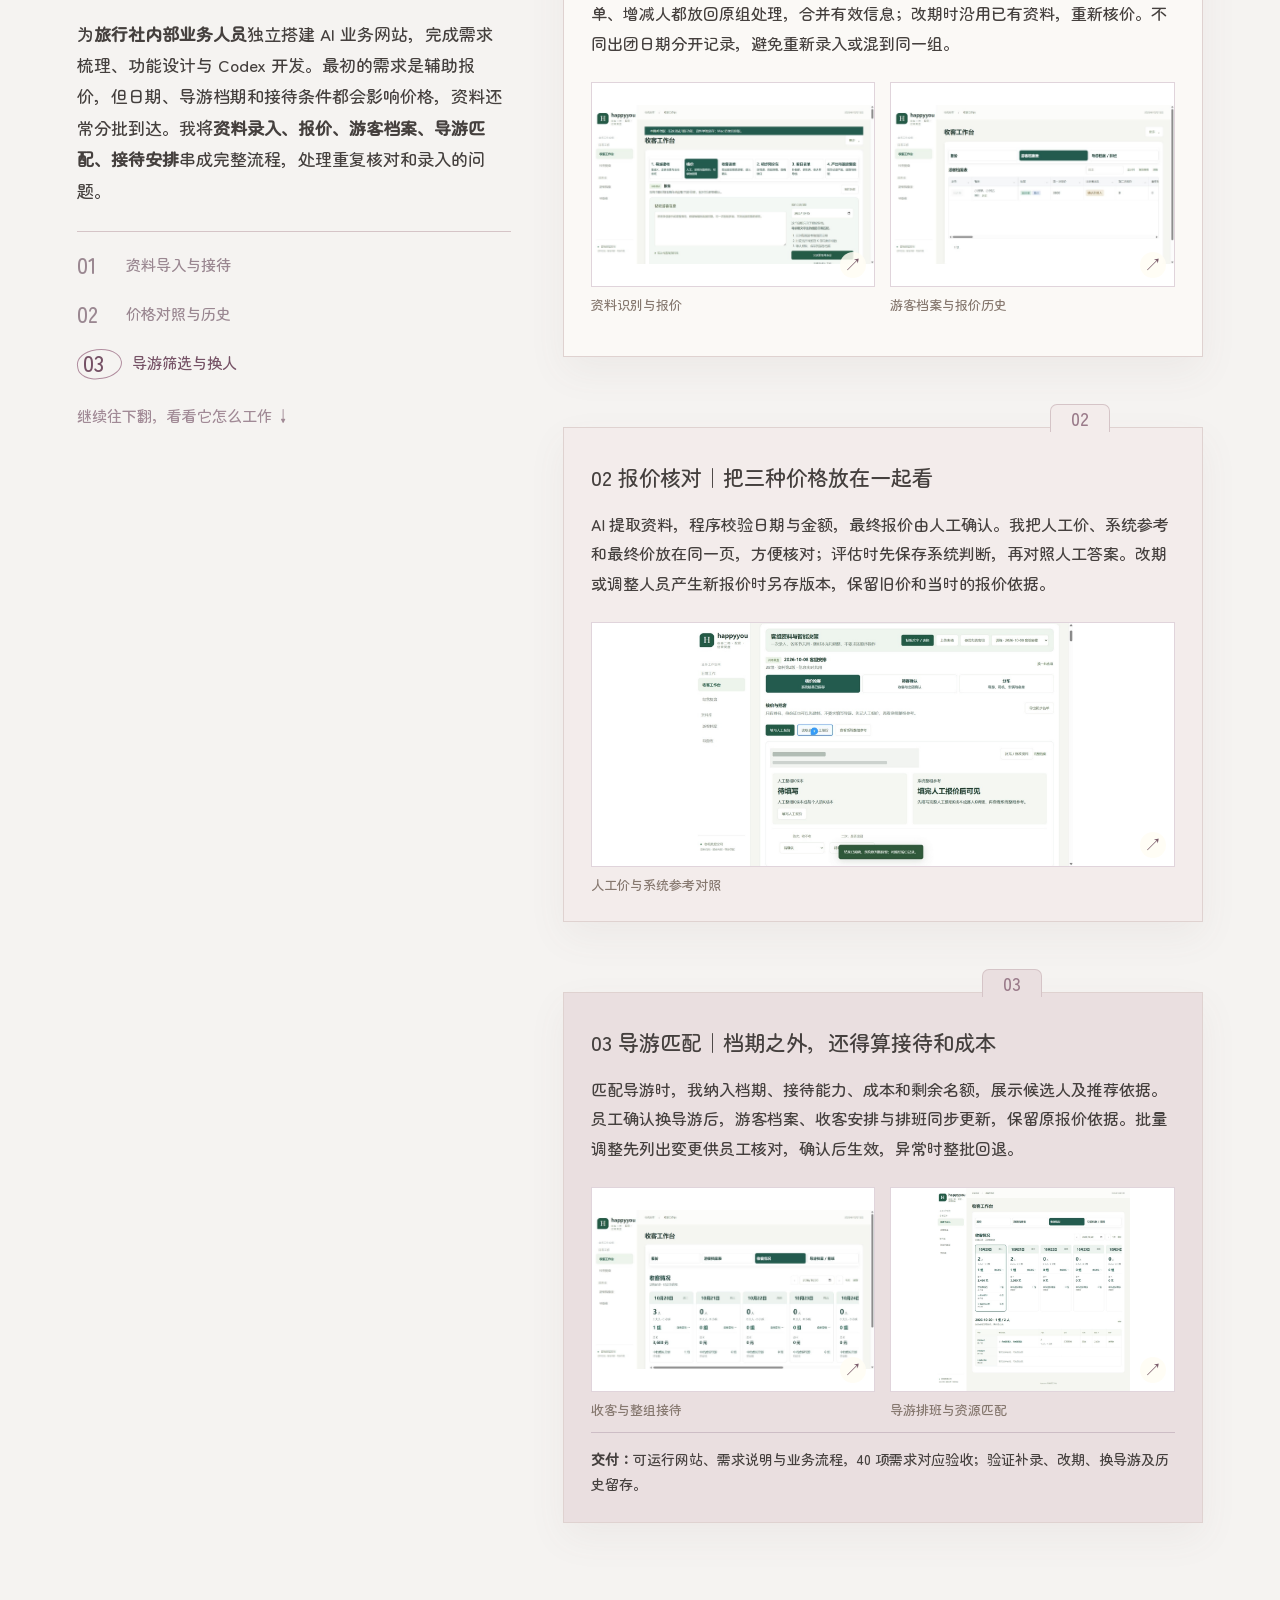
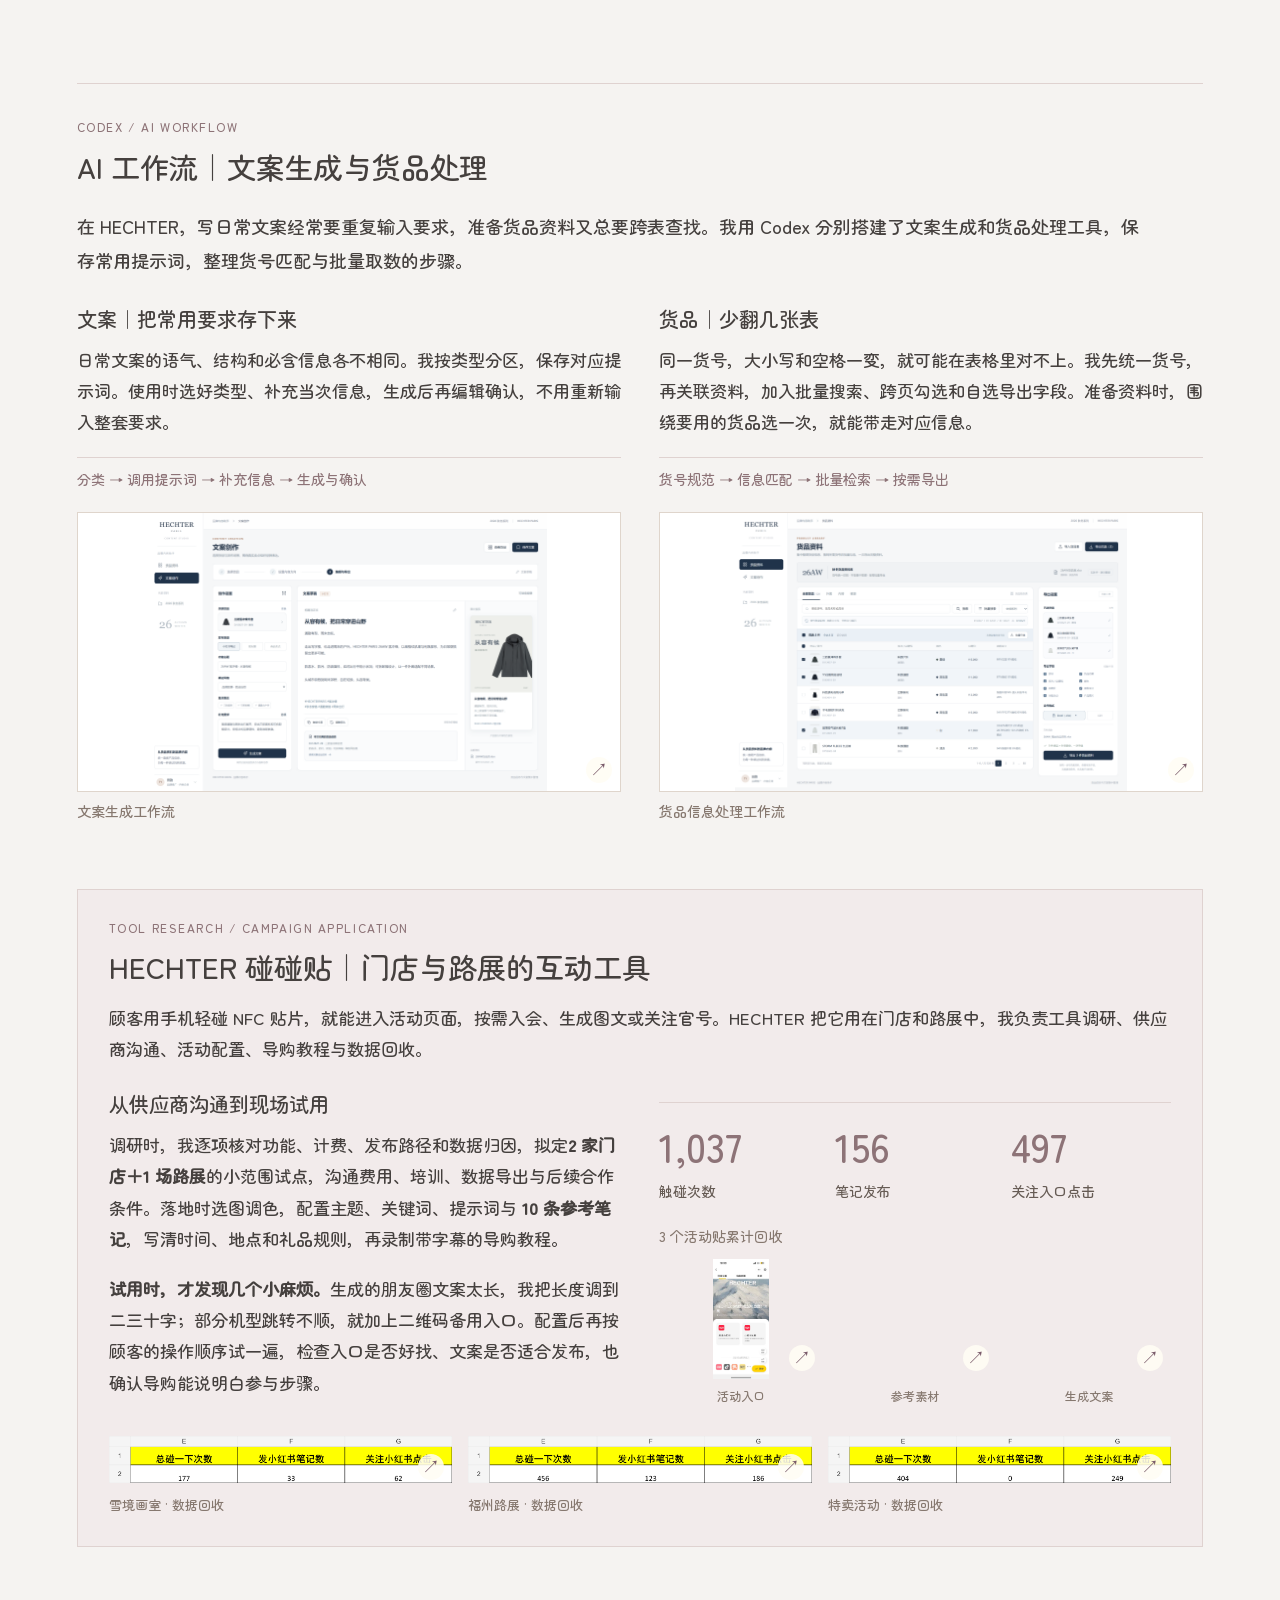
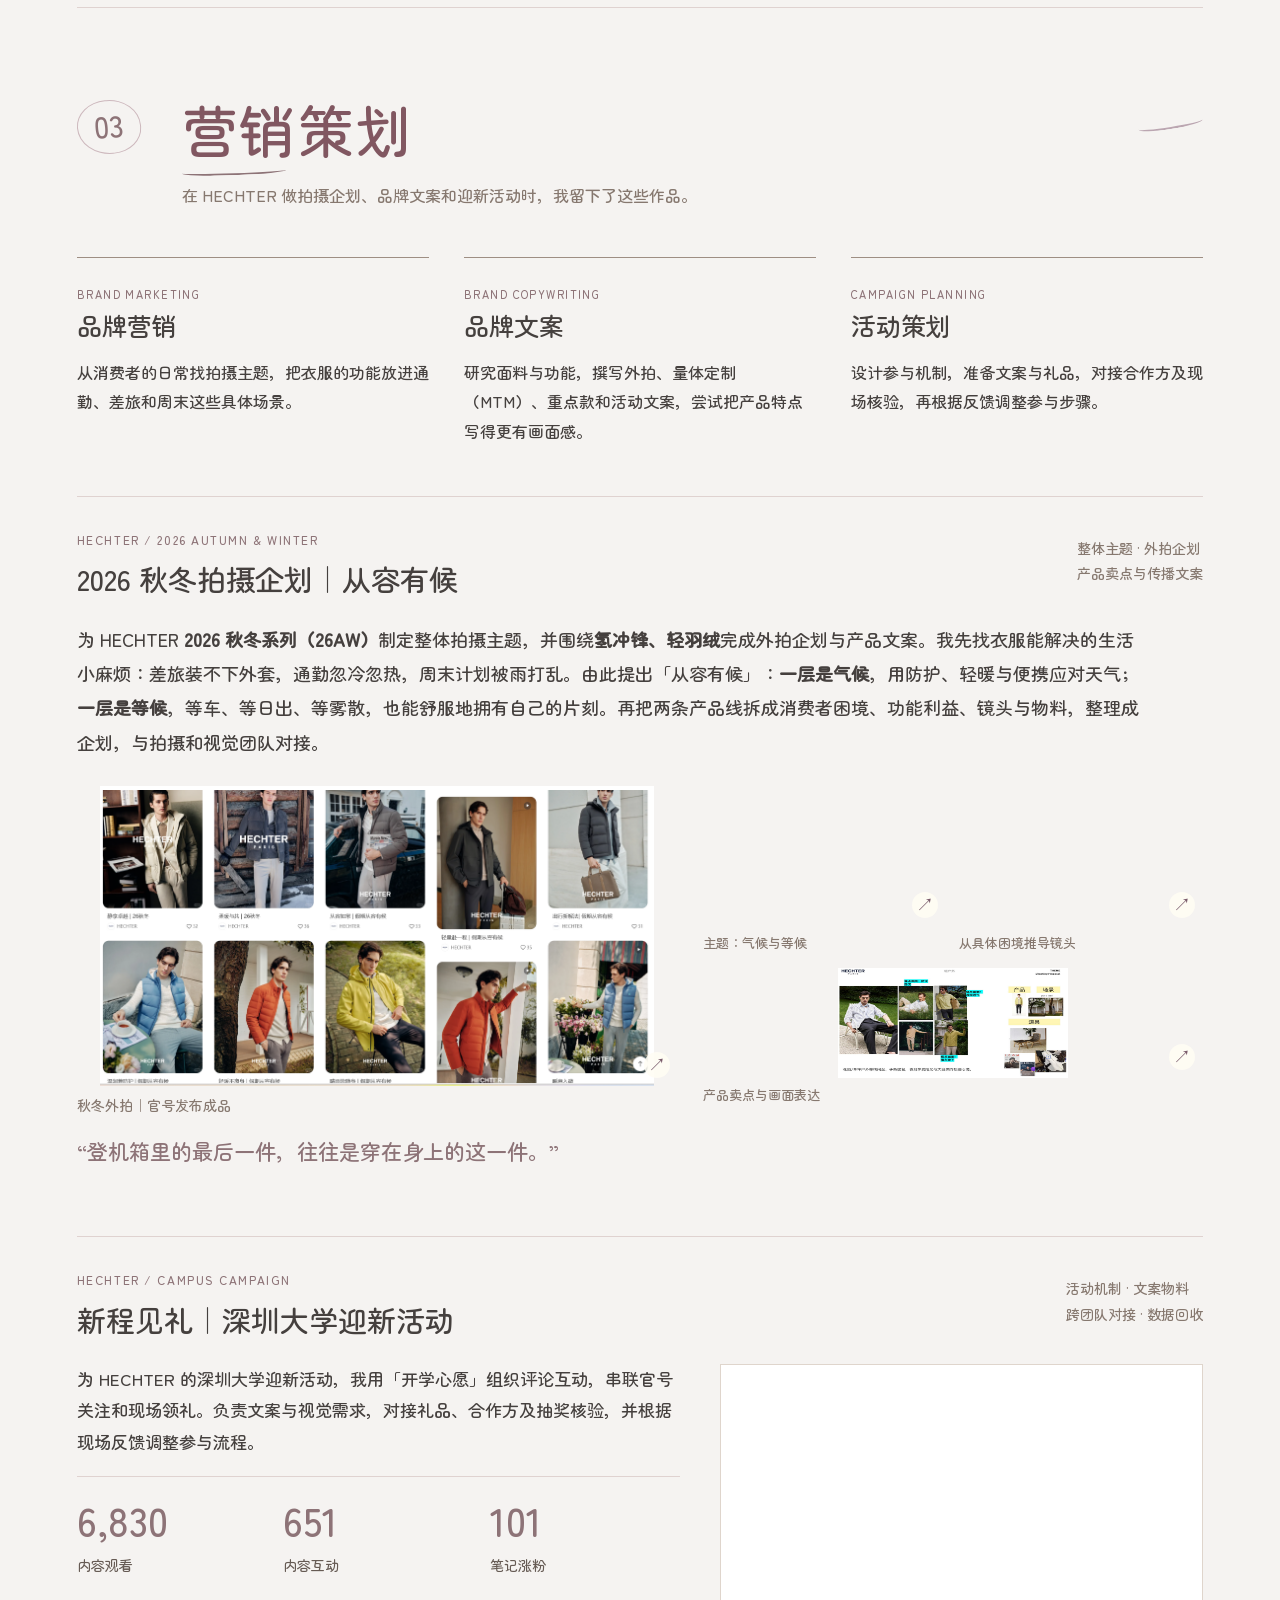
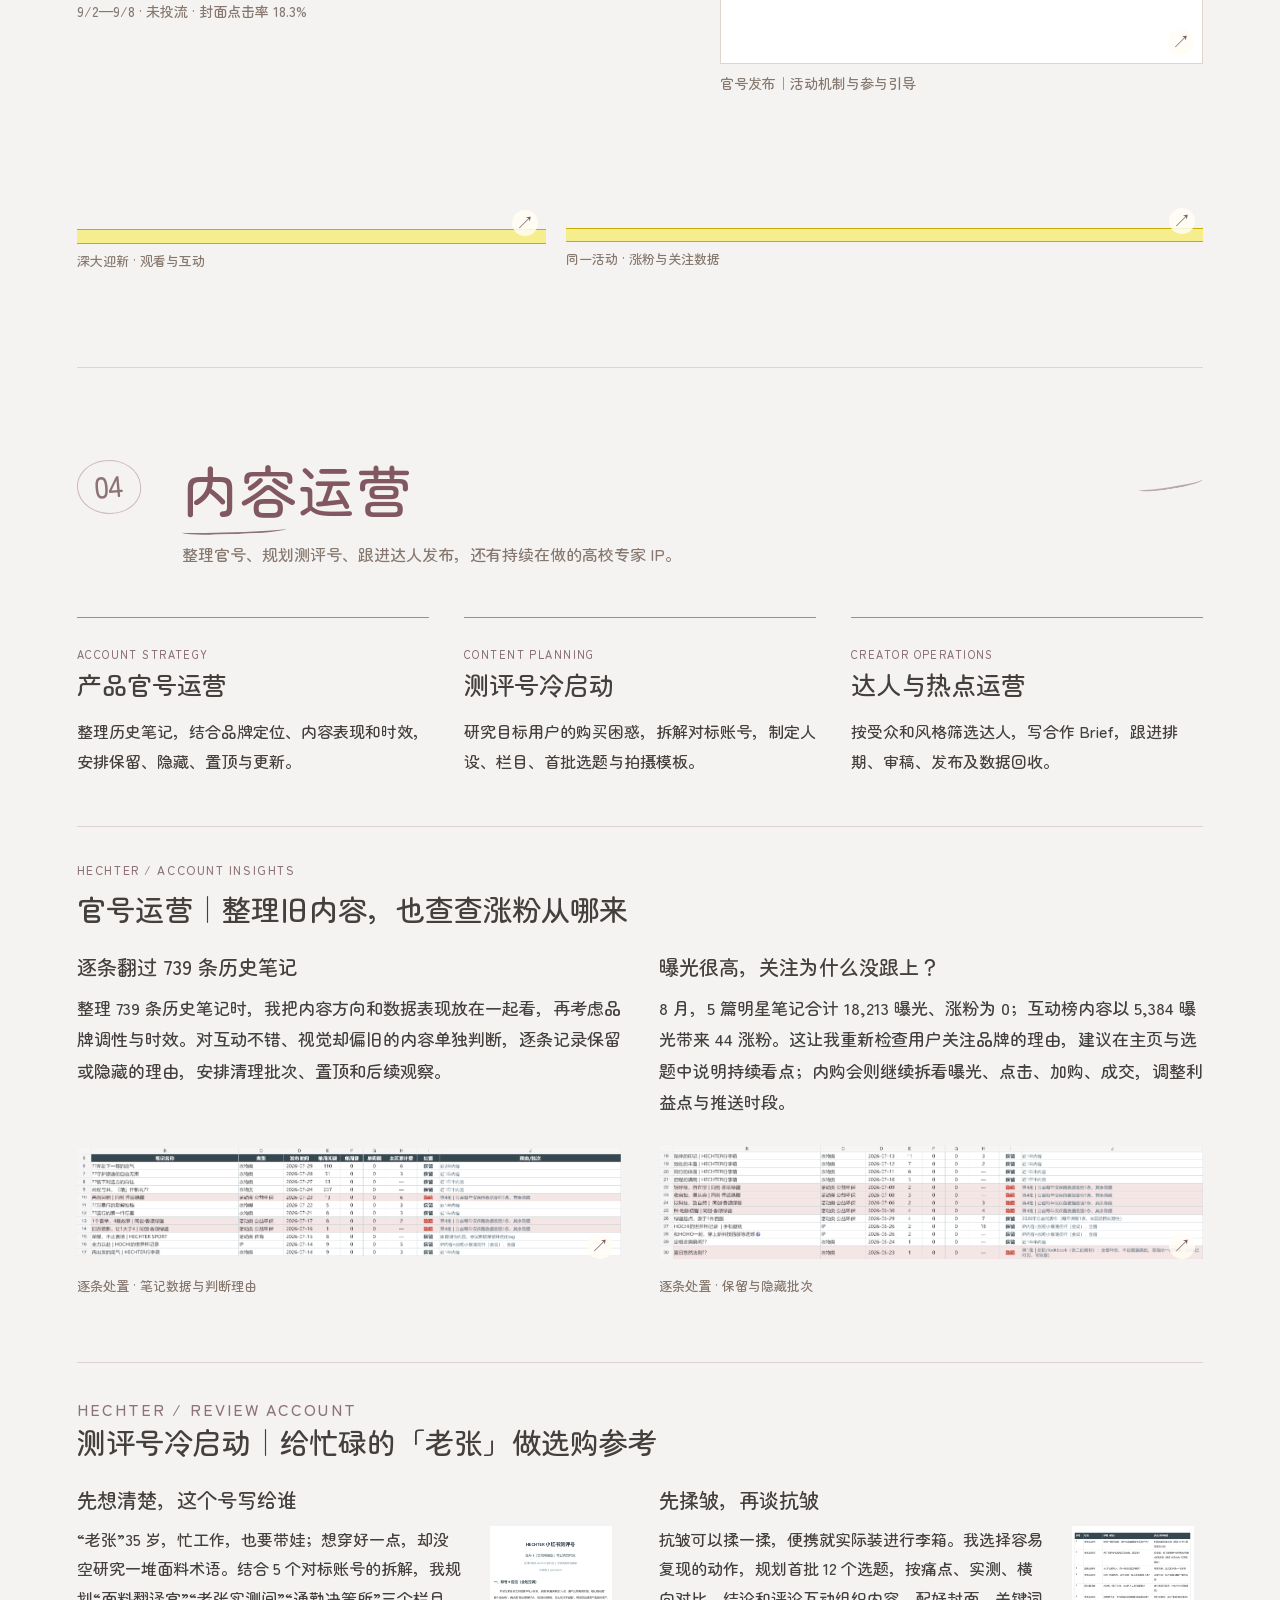
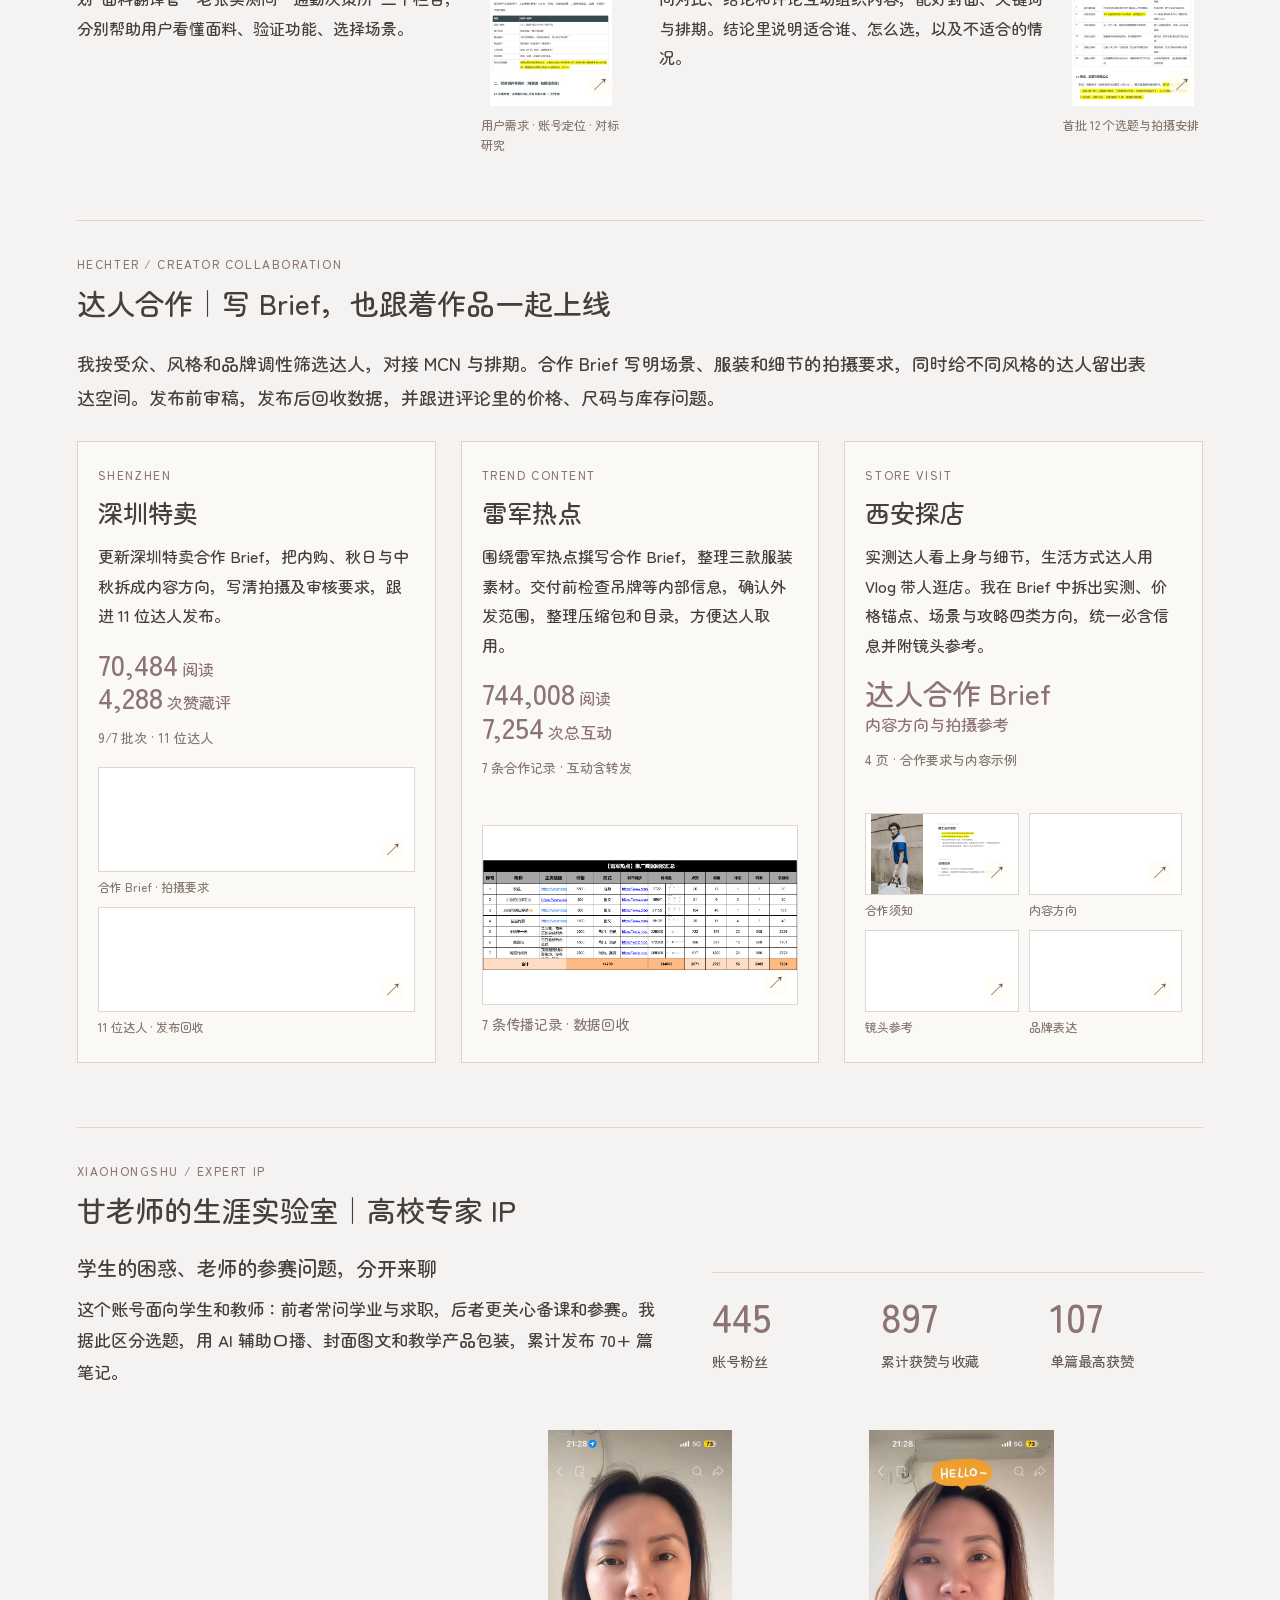
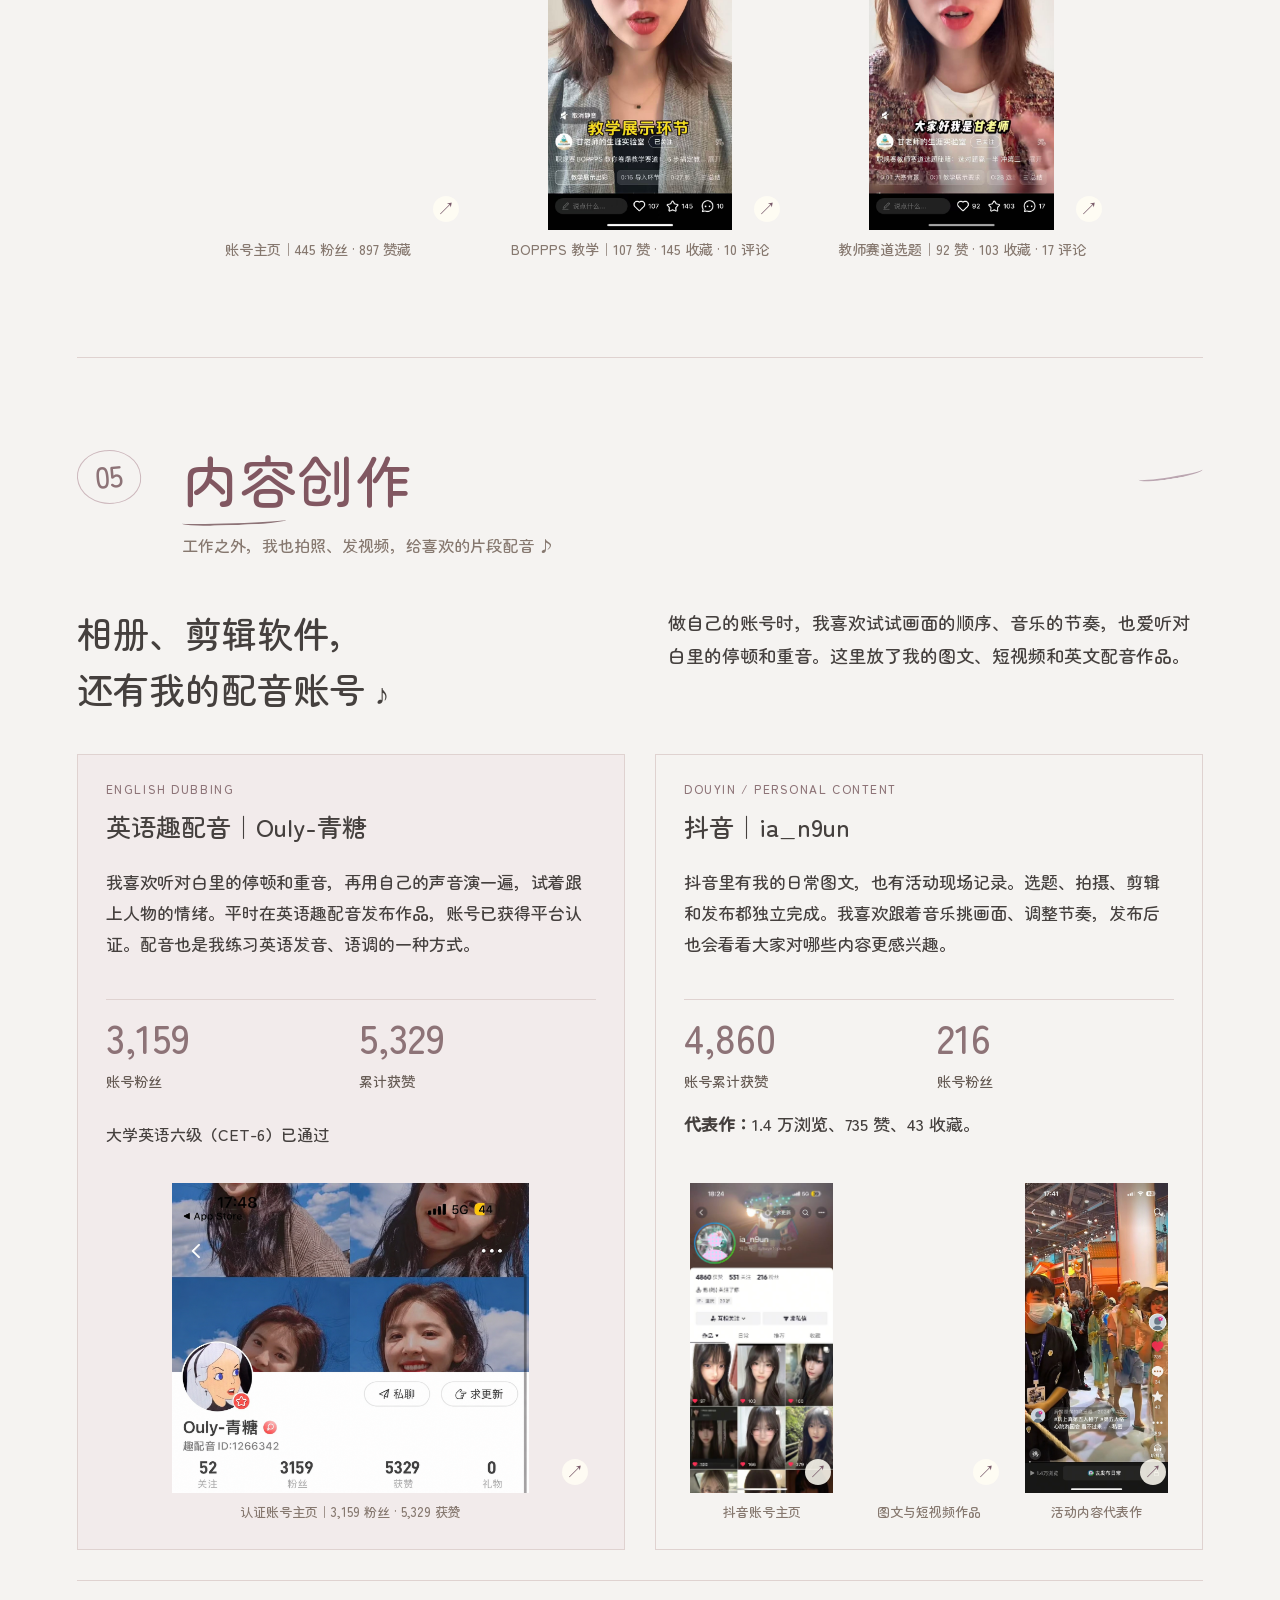
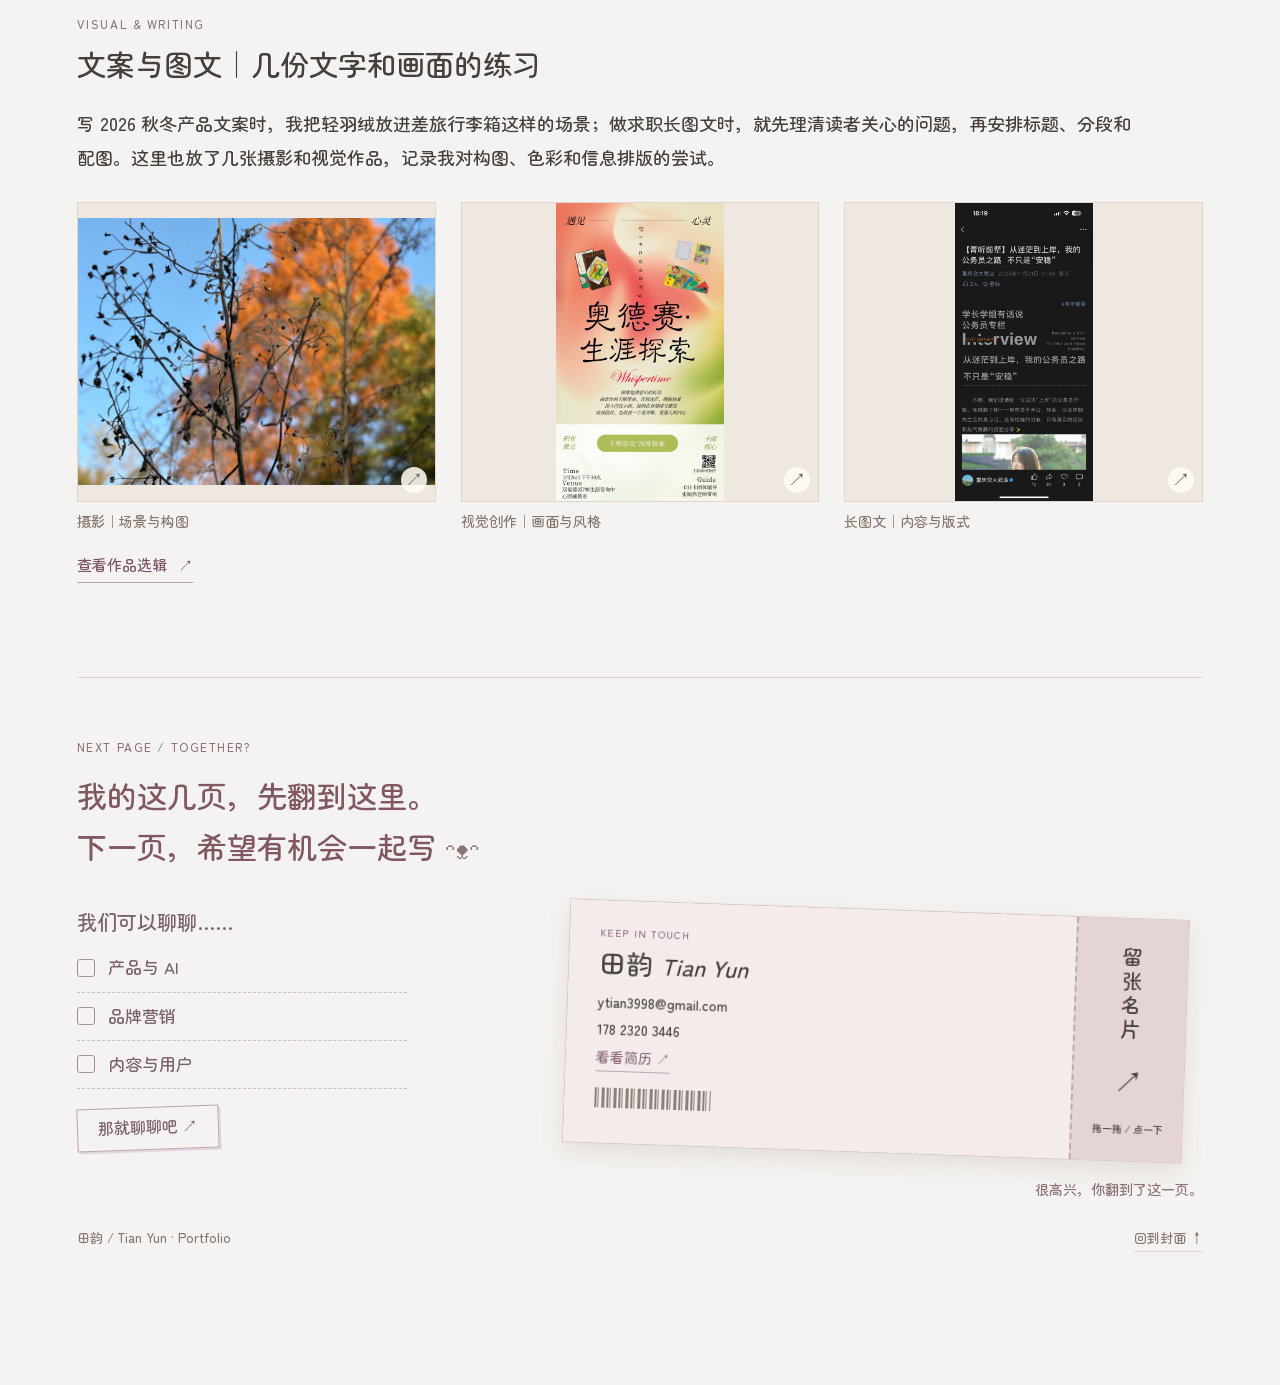
==== commit fd617316: "Update portfolio 2026-11-23 19:33" ====
--- a/index.html
+++ b/index.html
@@ -1,5 +1,5 @@
 <!DOCTYPE html>
-<html lang="zh-CN"><head><meta charset="UTF-8"><meta name="viewport" content="width=device-width, initial-scale=1"><meta name="description" content="田韵的作品集：AI 产品与工作流、HECHTER 品牌营销、高校专家 IP 内容运营。"><title>田韵 Tian Yun｜作品集</title><link rel="stylesheet" href="revision12.css?v=083baf20a1a01bc5"><link rel="stylesheet" href="revision13.css?v=083baf20a1a01bc5"><link rel="stylesheet" href="revision14.css?v=083baf20a1a01bc5"><link rel="stylesheet" href="revision16.css?v=083baf20a1a01bc5"><link rel="stylesheet" href="revision17.css?v=083baf20a1a01bc5"><link rel="stylesheet" href="revision18.css?v=083baf20a1a01bc5"><link rel="preload" href="assets/fonts/tian-hand-r19.woff2?v=083baf20a1a01bc5" as="font" type="font/woff2" crossorigin="anonymous"><link rel="preload" href="assets/fonts/tian-rounded-r21.woff2?v=083baf20a1a01bc5" as="font" type="font/woff2" crossorigin="anonymous"><link rel="stylesheet" href="revision19.css?v=083baf20a1a01bc5"><link rel="stylesheet" href="revision22.css?v=083baf20a1a01bc5"><link rel="alternate" href="font-options.html?v=083baf20a1a01bc5" title="正文字体对比"><meta name="portfolio-version" content="083baf20a1a01bc5"></head><body><div class="progress" aria-hidden="true"></div><nav class="chapter-nav" aria-label="章节导航"><a href="#profile">01 个人简介</a><a href="#skills">02 运营技能</a><a href="#marketing">03 营销策划</a><a href="#operations">04 内容运营</a><a href="#creative">05 内容创作</a></nav><header class="hero studio-hero closing-book" id="hello">
+<html lang="zh-CN"><head><meta charset="UTF-8"><meta name="viewport" content="width=device-width, initial-scale=1"><meta name="description" content="田韵的作品集：AI 产品与工作流、HECHTER 品牌营销、高校专家 IP 内容运营。"><title>田韵 Tian Yun｜作品集</title><link rel="stylesheet" href="revision12.css?v=addb92f44d7dab30"><link rel="stylesheet" href="revision13.css?v=addb92f44d7dab30"><link rel="stylesheet" href="revision14.css?v=addb92f44d7dab30"><link rel="stylesheet" href="revision16.css?v=addb92f44d7dab30"><link rel="stylesheet" href="revision17.css?v=addb92f44d7dab30"><link rel="stylesheet" href="revision18.css?v=addb92f44d7dab30"><link rel="preload" href="assets/fonts/tian-hand-r19.woff2?v=addb92f44d7dab30" as="font" type="font/woff2" crossorigin="anonymous"><link rel="preload" href="assets/fonts/tian-rounded-r21.woff2?v=addb92f44d7dab30" as="font" type="font/woff2" crossorigin="anonymous"><link rel="stylesheet" href="revision19.css?v=addb92f44d7dab30"><link rel="stylesheet" href="revision22.css?v=addb92f44d7dab30"><link rel="alternate" href="font-options.html?v=addb92f44d7dab30" title="正文字体对比"><meta name="portfolio-version" content="addb92f44d7dab30"></head><body><div class="progress" aria-hidden="true"></div><nav class="chapter-nav" aria-label="章节导航"><a href="#profile">01 个人简介</a><a href="#skills">02 运营技能</a><a href="#marketing">03 营销策划</a><a href="#operations">04 内容运营</a><a href="#creative">05 内容创作</a></nav><header class="hero studio-hero closing-book" id="hello">
   <nav class="studio-nav" aria-label="首页导航">
     <a class="hello-face" href="#profile" aria-label="认识田韵"><span class="eye">•</span><span class="smile">ᴗ</span><span class="eye">•</span></a>
     <a href="#profile">关于我</a><a href="#skills">做过的事</a><a href="#contact">聊一聊</a>
@@ -49,4 +49,4 @@
 <p id="ticket-status" class="ticket-status" role="status" aria-live="polite">很高兴，你翻到了这一页。</p>
 <p class="footer-note">田韵 / Tian Yun · Portfolio <a href="#hello">回到封面 ↑</a></p></footer></main>
 <dialog id="gallery-dialog" aria-labelledby="gallery-title"><div class="dialog-top"><div><span class="eyebrow">PROJECT EVIDENCE</span><h2 id="gallery-title"></h2></div><button type="button" class="close-dialog" aria-label="关闭图片">×</button></div><div class="gallery-toolbar"><button type="button" id="gallery-prev" aria-label="上一页">←</button><span id="gallery-count" aria-live="polite"></span><button type="button" id="gallery-next" aria-label="下一页">→</button><button type="button" id="gallery-zoom">放大阅读</button><a id="gallery-original" target="_blank" rel="noopener">打开原图 ↗</a></div><div id="gallery-stage"><div id="gallery-frame"><img id="gallery-image" alt="" decoding="async"><span id="gallery-highlight" hidden aria-hidden="true"></span></div></div><p id="gallery-caption"></p><div id="gallery-thumbs" aria-label="选择页面"></div></dialog>
-<dialog id="resume-dialog" aria-labelledby="resume-title"><div class="dialog-top"><div><span class="eyebrow">RESUME</span><h2 id="resume-title">田韵 · 简历</h2></div><button type="button" class="close-dialog" aria-label="关闭简历">×</button></div><div class="resume-tabs"><a id="resume-pdf" href="assets/tian-yun-resume-latest.pdf" target="_blank" rel="noopener">打开 PDF ↗</a><a id="resume-download" href="assets/tian-yun-resume-latest.pdf" download="田韵简历.pdf">下载简历 ↓</a></div><div class="resume-preview"><img id="resume-image" src="assets/resume-latest-preview.png" alt="田韵简历 · 最新头像版" loading="lazy" decoding="async"></div></dialog><script type="application/json" id="gallery-data">{"happy":{"title":"HAPPYYOU｜产品界面","items":[{"src":"assets/ai7-quote-full.jpg","caption":"资料录入与报价：保留出团日期，确认后写入档案。"},{"src":"assets/ai7-archive-full.jpg","caption":"游客档案：接续已有资料，减少分批补录时的信息重复。"},{"src":"assets/ai7-intake-full.jpg","caption":"当前接待安排：改期、人员调整与关联信息同步。"},{"src":"assets/ai7-scheduled-full.jpg","caption":"按日期查看安排与可用资源。"},{"src":"assets/ai7-compare-full.jpg","caption":"操作验证：检查关联变更与报价记录。"}]},"workflow":{"title":"AI 工作流｜文案生成与货品处理","items":[{"src":"assets/r9-goods-copy.png","caption":"文案生成：按内容类型保存提示词，复用表达要求。"},{"src":"assets/r9-goods-library.png","caption":"货品处理：规范货号、批量检索与按字段导出。"}]},"nfc":{"title":"碰碰贴｜活动配置与数据回收","items":[{"src":"assets/r9-nfc-settings.jpg","caption":"活动配置：连接官号关注与小红书内容发布。"},{"src":"assets/r9-nfc-references.jpg","caption":"内容设置：为活动准备参考笔记与表达要求。"},{"src":"assets/r9-nfc-draft.jpg","caption":"生成效果：用户确认图文后发布。"},{"src":"assets/r9-snow-published.png","caption":"雪境画室｜官号活动成品。"},{"src":"assets/r11-nfc-1.png","caption":"雪境画室：177 次触碰、33 篇笔记、62 次关注入口点击。"},{"src":"assets/r11-nfc-2.png","caption":"福州路展：456 次触碰、123 篇笔记、186 次关注入口点击。"},{"src":"assets/r11-nfc-3.png","caption":"特卖活动：404 次触碰、249 次关注入口点击。"}]},"shoot":{"title":"HECHTER 2026 秋冬｜主题、外拍企划与发布成品","items":[{"src":"assets/r9-aw-published.png","caption":"秋冬外拍｜官号发布成品。"},{"src":"assets/r11-shoot-1.png","caption":"外拍企划 P1｜“从容有候”主题与气候、等候的双重表达。","crop":[126,128,1063,1493,1191,1684]},{"src":"assets/r11-shoot-2.png","caption":"外拍企划 P2｜从场景到消费者困境，确定产品分线。","crop":[125,124,1066,1546,1191,1684]},{"src":"assets/r11-shoot-3.png","caption":"外拍企划 P3｜消费者困境、功能利益与镜头方向。","crop":[125,199,1060,1550,1191,1684]},{"src":"assets/r11-shoot-4.png","caption":"外拍企划 P4｜差旅、运动与温差场景的传播话术。","crop":[125,122,1063,1553,1191,1684]},{"src":"assets/hechter-shoot-4.jpg","caption":"2026 秋冬拍摄企划｜主题与视觉方向。","crop":[68,41,1551,1001,1600,1001]},{"src":"assets/hechter-shoot-8.jpg","caption":"2026 秋冬拍摄企划｜产品卖点与画面表达。","crop":[57,43,1586,971,1600,1001]}]},"campus":{"title":"深圳大学迎新｜活动内容与原表数据","items":[{"src":"assets/r9-campus-published.png","caption":"“新程见礼”｜官号发布内容与活动参与方式。"},{"src":"assets/r9-campus-source-left.png","caption":"第 8 行｜9/2—9/8 深大迎新，6,830 观看、651 互动。","highlight":[256,32,288]},{"src":"assets/r9-campus-source-right.png","caption":"第 8 行｜同一活动内容的笔记涨粉指标为 101。","highlight":[256,32,288]},{"src":"assets/r9-campus-source.png","caption":"深大迎新活动原表全列｜荧光标记第 8 行。","highlight":[256,32,288]}]},"shenzhen":{"title":"深圳特卖｜正式 Brief 与传播回收","items":[{"src":"assets/r11-shenzhen-brief-2.png","caption":"Brief P2｜拍摄、返图、审核与发布要求。"},{"src":"assets/r11-shenzhen-brief-3.png","caption":"Brief P3｜活动信息、优惠与到场安排。"},{"src":"assets/r11-shenzhen-brief-4.png","caption":"Brief P4｜按创作方向组织产品与活动信息。"},{"src":"assets/r5-shenzhen-recovery-full.png","caption":"9/7 发布批次｜11 位达人，70,484 阅读、4,288 次赞藏评。"}]},"lei":{"title":"雷军热点｜传播数据回收","items":[{"src":"assets/r9-lei-recovery.png","caption":"项目回收｜7 条合作记录，744,008 阅读、7,254 次总互动（含转发）。"}]},"xian":{"title":"西安探店｜达人合作 Brief","items":[{"src":"assets/r11-xian-cooperation-2.png","caption":"合作 Brief P2｜合作须知与门店信息。"},{"src":"assets/r11-xian-cooperation-3.png","caption":"合作 Brief P3｜六类内容方向与必含信息。"},{"src":"assets/r11-xian-cooperation-4.png","caption":"合作 Brief P4｜人物、商品与空间镜头参考。"},{"src":"assets/r11-xian-cooperation-5.png","caption":"合作 Brief P5｜品牌表达口径。"}]},"account":{"title":"官号内容清理｜逐条笔记处置明细","items":[{"src":"assets/r14-account-latest.png","caption":"逐条处置 · 第 6—17 行｜笔记、阅读互动、处置与理由。"},{"src":"assets/r14-account-detail.png","caption":"逐条处置 · 第 18—30 行｜对应笔记保留与隐藏批次。"}]},"gan":{"title":"甘老师的生涯实验室｜高校专家 IP","items":[{"src":"assets/r13-gan-profile.jpg","caption":"甘老师的生涯实验室｜445 粉丝、897 累计获赞与收藏。"},{"src":"assets/r13-gan-boppps.jpg","caption":"BOPPPS 教学主题｜107 赞、145 收藏、10 评论。"},{"src":"assets/r13-gan-topic.jpg","caption":"教师赛道选题主题｜92 赞、103 收藏、17 评论。"}]},"english":{"title":"英语趣配音｜Ouly-青糖","items":[{"src":"assets/r16-english-profile.png","caption":"英语趣配音认证账号 Ouly-青糖｜3,159 粉丝 · 5,329 获赞。"}]},"douyin":{"title":"抖音 ia_n9un｜账号与创作作品","items":[{"src":"assets/r9-douyin-profile.jpg","caption":"账号主页｜累计获赞 4,860，粉丝 216。"},{"src":"assets/r9-douyin-works.jpg","caption":"个人图文与短视频｜选题、拍摄、剪辑与发布。"},{"src":"assets/p07-04.jpg","caption":"代表作｜1.4 万浏览、735 赞、34 评论、43 收藏。"}]},"writing":{"title":"视觉与文字｜个人作品选辑","items":[{"src":"assets/p08-00.jpg","caption":"摄影作品｜构图与场景记录。"},{"src":"assets/p09-00.jpg","caption":"视觉创作｜画面组织与风格表达。"},{"src":"assets/p10-02.jpg","caption":"求职主题长图文｜信息顺序、分段与版式。"},{"src":"assets/p10-00.jpg","caption":"图文作品｜将内容组织为可连续阅读的版面。"}]},"support":{"title":"招生就业处｜活动与信息服务","items":[{"src":"assets/p06-02.jpg","caption":"就业活动现场｜宣发与服务点位进入实际执行。"}]},"review":{"title":"HECHTER 测评号｜账号定位与首批内容","items":[{"src":"assets/hechter-review-1.jpg","caption":"账号定位｜购买阶段的用户需求、老张人设与对标研究。","crop":[95,100,1045,1500,1132,1600]},{"src":"assets/hechter-review-6.jpg","caption":"首批选题｜12 个选题、实测动作与拍摄安排。","crop":[95,100,1045,1500,1132,1600]}]}}</script><script src="revision12.js?v=083baf20a1a01bc5"></script><script src="revision16.js?v=083baf20a1a01bc5"></script><script src="revision19.js?v=083baf20a1a01bc5"></script><script src="live-update.js?v=083baf20a1a01bc5"></script></body></html>+<dialog id="resume-dialog" aria-labelledby="resume-title"><div class="dialog-top"><div><span class="eyebrow">RESUME</span><h2 id="resume-title">田韵 · 简历</h2></div><button type="button" class="close-dialog" aria-label="关闭简历">×</button></div><div class="resume-tabs"><a id="resume-pdf" href="assets/tian-yun-resume-latest.pdf" target="_blank" rel="noopener">打开 PDF ↗</a><a id="resume-download" href="assets/tian-yun-resume-latest.pdf" download="田韵简历.pdf">下载简历 ↓</a></div><div class="resume-preview"><img id="resume-image" src="assets/resume-latest-preview.png" alt="田韵简历 · 最新头像版" loading="lazy" decoding="async"></div></dialog><script type="application/json" id="gallery-data">{"happy":{"title":"HAPPYYOU｜产品界面","items":[{"src":"assets/ai7-quote-full.jpg","caption":"资料录入与报价：保留出团日期，确认后写入档案。"},{"src":"assets/ai7-archive-full.jpg","caption":"游客档案：接续已有资料，减少分批补录时的信息重复。"},{"src":"assets/ai7-intake-full.jpg","caption":"当前接待安排：改期、人员调整与关联信息同步。"},{"src":"assets/ai7-scheduled-full.jpg","caption":"按日期查看安排与可用资源。"},{"src":"assets/ai7-compare-full.jpg","caption":"操作验证：检查关联变更与报价记录。"}]},"workflow":{"title":"AI 工作流｜文案生成与货品处理","items":[{"src":"assets/r9-goods-copy.png","caption":"文案生成：按内容类型保存提示词，复用表达要求。"},{"src":"assets/r9-goods-library.png","caption":"货品处理：规范货号、批量检索与按字段导出。"}]},"nfc":{"title":"碰碰贴｜活动配置与数据回收","items":[{"src":"assets/r9-nfc-settings.jpg","caption":"活动配置：连接官号关注与小红书内容发布。"},{"src":"assets/r9-nfc-references.jpg","caption":"内容设置：为活动准备参考笔记与表达要求。"},{"src":"assets/r9-nfc-draft.jpg","caption":"生成效果：用户确认图文后发布。"},{"src":"assets/r9-snow-published.png","caption":"雪境画室｜官号活动成品。"},{"src":"assets/r11-nfc-1.png","caption":"雪境画室：177 次触碰、33 篇笔记、62 次关注入口点击。"},{"src":"assets/r11-nfc-2.png","caption":"福州路展：456 次触碰、123 篇笔记、186 次关注入口点击。"},{"src":"assets/r11-nfc-3.png","caption":"特卖活动：404 次触碰、249 次关注入口点击。"}]},"shoot":{"title":"HECHTER 2026 秋冬｜主题、外拍企划与发布成品","items":[{"src":"assets/r9-aw-published.png","caption":"秋冬外拍｜官号发布成品。"},{"src":"assets/r11-shoot-1.png","caption":"外拍企划 P1｜“从容有候”主题与气候、等候的双重表达。","crop":[126,128,1063,1493,1191,1684]},{"src":"assets/r11-shoot-2.png","caption":"外拍企划 P2｜从场景到消费者困境，确定产品分线。","crop":[125,124,1066,1546,1191,1684]},{"src":"assets/r11-shoot-3.png","caption":"外拍企划 P3｜消费者困境、功能利益与镜头方向。","crop":[125,199,1060,1550,1191,1684]},{"src":"assets/r11-shoot-4.png","caption":"外拍企划 P4｜差旅、运动与温差场景的传播话术。","crop":[125,122,1063,1553,1191,1684]},{"src":"assets/hechter-shoot-4.jpg","caption":"2026 秋冬拍摄企划｜主题与视觉方向。","crop":[68,41,1551,1001,1600,1001]},{"src":"assets/hechter-shoot-8.jpg","caption":"2026 秋冬拍摄企划｜产品卖点与画面表达。","crop":[57,43,1586,971,1600,1001]}]},"campus":{"title":"深圳大学迎新｜活动内容与原表数据","items":[{"src":"assets/r9-campus-published.png","caption":"“新程见礼”｜官号发布内容与活动参与方式。"},{"src":"assets/r9-campus-source-left.png","caption":"第 8 行｜9/2—9/8 深大迎新，6,830 观看、651 互动。","highlight":[256,32,288]},{"src":"assets/r9-campus-source-right.png","caption":"第 8 行｜同一活动内容的笔记涨粉指标为 101。","highlight":[256,32,288]},{"src":"assets/r9-campus-source.png","caption":"深大迎新活动原表全列｜荧光标记第 8 行。","highlight":[256,32,288]}]},"shenzhen":{"title":"深圳特卖｜正式 Brief 与传播回收","items":[{"src":"assets/r11-shenzhen-brief-2.png","caption":"Brief P2｜拍摄、返图、审核与发布要求。"},{"src":"assets/r11-shenzhen-brief-3.png","caption":"Brief P3｜活动信息、优惠与到场安排。"},{"src":"assets/r11-shenzhen-brief-4.png","caption":"Brief P4｜按创作方向组织产品与活动信息。"},{"src":"assets/r5-shenzhen-recovery-full.png","caption":"9/7 发布批次｜11 位达人，70,484 阅读、4,288 次赞藏评。"}]},"lei":{"title":"雷军热点｜传播数据回收","items":[{"src":"assets/r9-lei-recovery.png","caption":"项目回收｜7 条合作记录，744,008 阅读、7,254 次总互动（含转发）。"}]},"xian":{"title":"西安探店｜达人合作 Brief","items":[{"src":"assets/r11-xian-cooperation-2.png","caption":"合作 Brief P2｜合作须知与门店信息。"},{"src":"assets/r11-xian-cooperation-3.png","caption":"合作 Brief P3｜六类内容方向与必含信息。"},{"src":"assets/r11-xian-cooperation-4.png","caption":"合作 Brief P4｜人物、商品与空间镜头参考。"},{"src":"assets/r11-xian-cooperation-5.png","caption":"合作 Brief P5｜品牌表达口径。"}]},"account":{"title":"官号内容清理｜逐条笔记处置明细","items":[{"src":"assets/r14-account-latest.png","caption":"逐条处置 · 第 6—17 行｜笔记、阅读互动、处置与理由。"},{"src":"assets/r14-account-detail.png","caption":"逐条处置 · 第 18—30 行｜对应笔记保留与隐藏批次。"}]},"gan":{"title":"甘老师的生涯实验室｜高校专家 IP","items":[{"src":"assets/r13-gan-profile.jpg","caption":"甘老师的生涯实验室｜445 粉丝、897 累计获赞与收藏。"},{"src":"assets/r13-gan-boppps.jpg","caption":"BOPPPS 教学主题｜107 赞、145 收藏、10 评论。"},{"src":"assets/r13-gan-topic.jpg","caption":"教师赛道选题主题｜92 赞、103 收藏、17 评论。"}]},"english":{"title":"英语趣配音｜Ouly-青糖","items":[{"src":"assets/r16-english-profile.png","caption":"英语趣配音认证账号 Ouly-青糖｜3,159 粉丝 · 5,329 获赞。"}]},"douyin":{"title":"抖音 ia_n9un｜账号与创作作品","items":[{"src":"assets/r9-douyin-profile.jpg","caption":"账号主页｜累计获赞 4,860，粉丝 216。"},{"src":"assets/r9-douyin-works.jpg","caption":"个人图文与短视频｜选题、拍摄、剪辑与发布。"},{"src":"assets/p07-04.jpg","caption":"代表作｜1.4 万浏览、735 赞、34 评论、43 收藏。"}]},"writing":{"title":"视觉与文字｜个人作品选辑","items":[{"src":"assets/p08-00.jpg","caption":"摄影作品｜构图与场景记录。"},{"src":"assets/p09-00.jpg","caption":"视觉创作｜画面组织与风格表达。"},{"src":"assets/p10-02.jpg","caption":"求职主题长图文｜信息顺序、分段与版式。"},{"src":"assets/p10-00.jpg","caption":"图文作品｜将内容组织为可连续阅读的版面。"}]},"support":{"title":"招生就业处｜活动与信息服务","items":[{"src":"assets/p06-02.jpg","caption":"就业活动现场｜宣发与服务点位进入实际执行。"}]},"review":{"title":"HECHTER 测评号｜账号定位与首批内容","items":[{"src":"assets/hechter-review-1.jpg","caption":"账号定位｜购买阶段的用户需求、老张人设与对标研究。","crop":[95,100,1045,1500,1132,1600]},{"src":"assets/hechter-review-6.jpg","caption":"首批选题｜12 个选题、实测动作与拍摄安排。","crop":[95,100,1045,1500,1132,1600]}]}}</script><script src="revision12.js?v=addb92f44d7dab30"></script><script src="revision16.js?v=addb92f44d7dab30"></script><script src="revision19.js?v=addb92f44d7dab30"></script><script src="live-update.js?v=addb92f44d7dab30"></script></body></html>
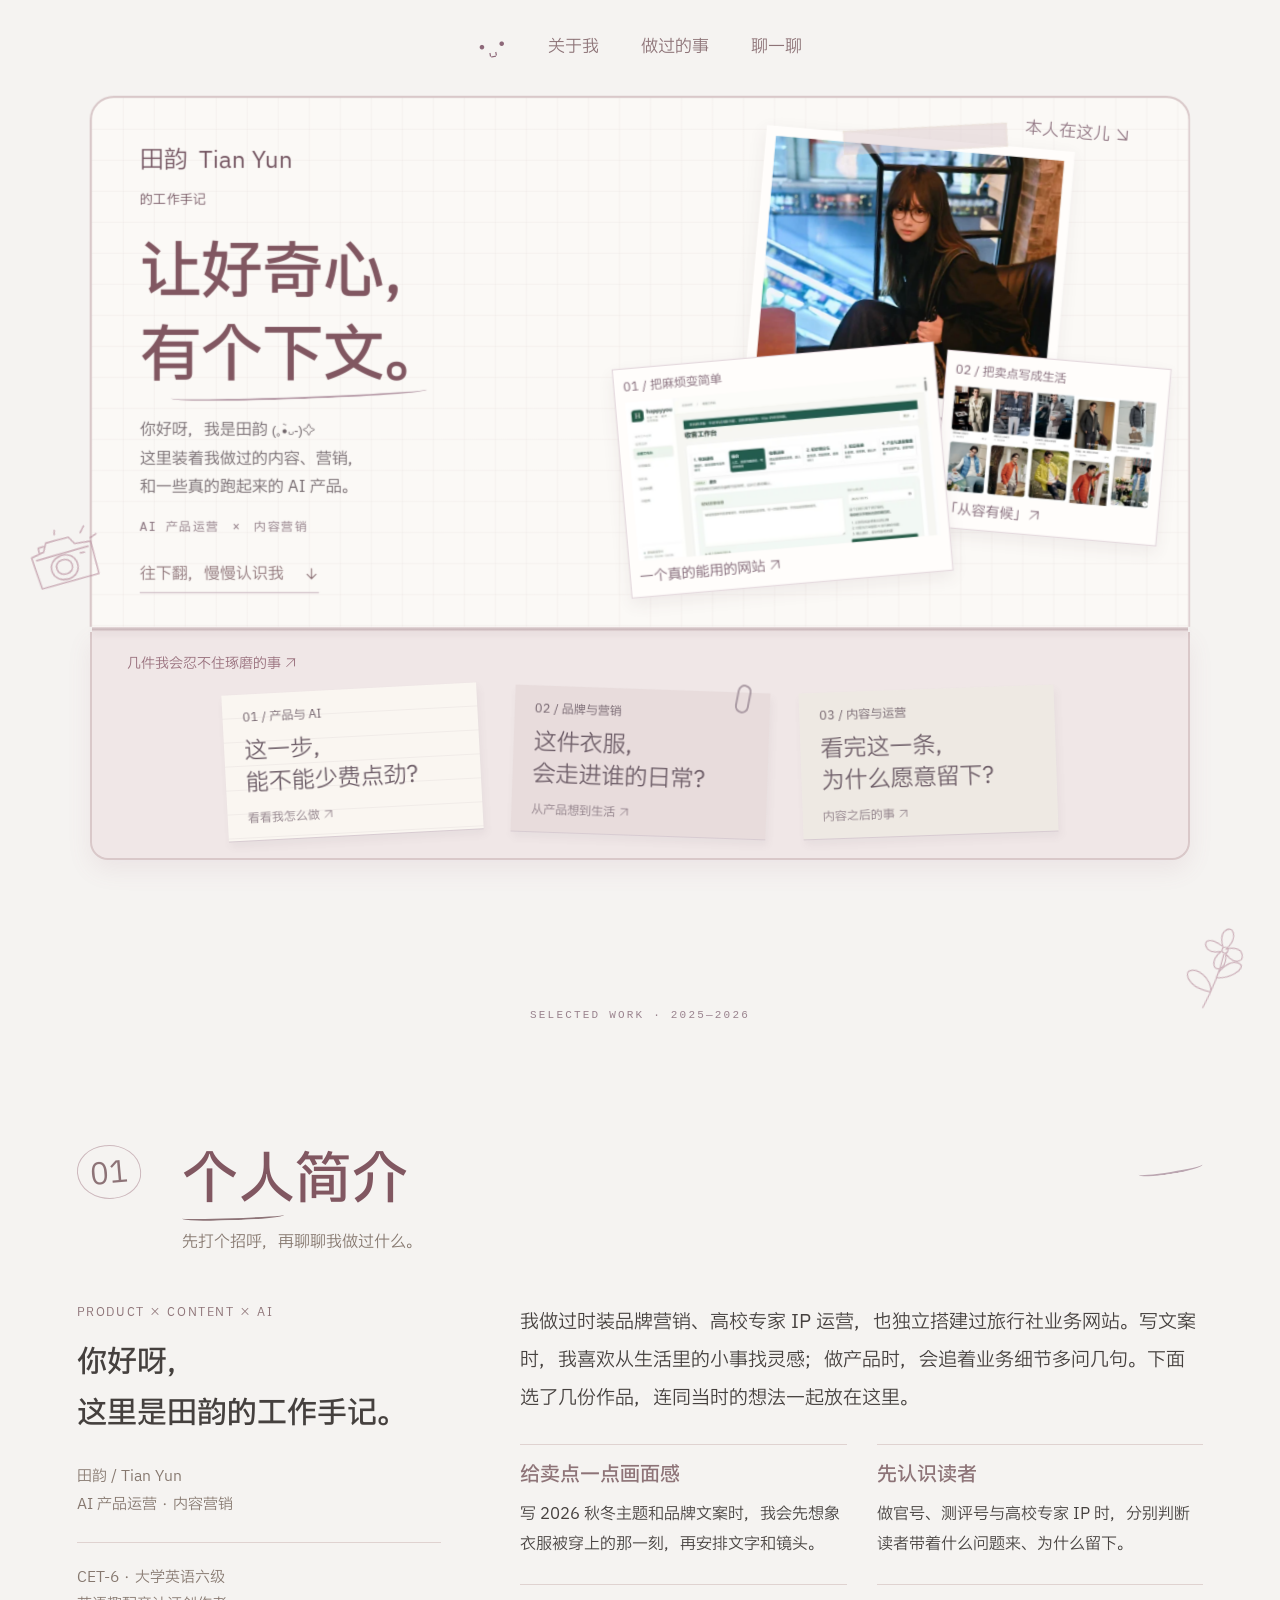
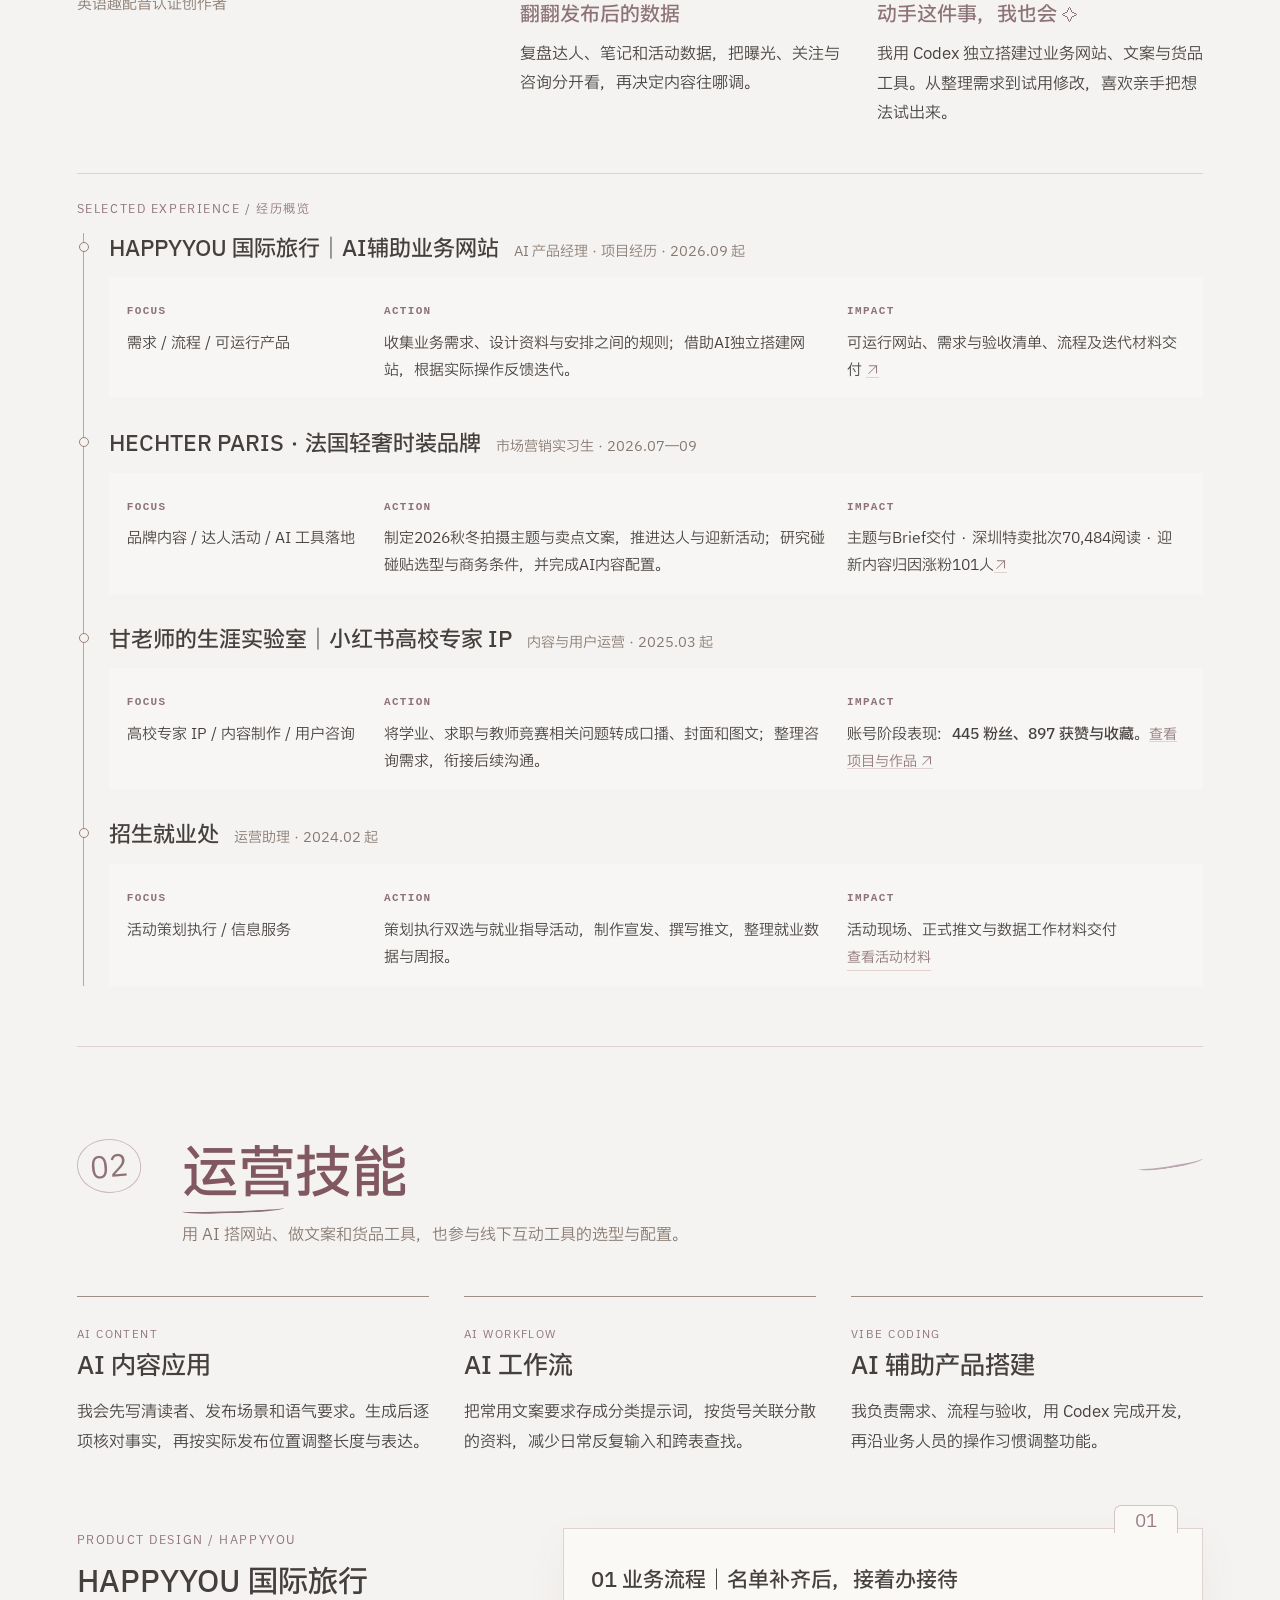
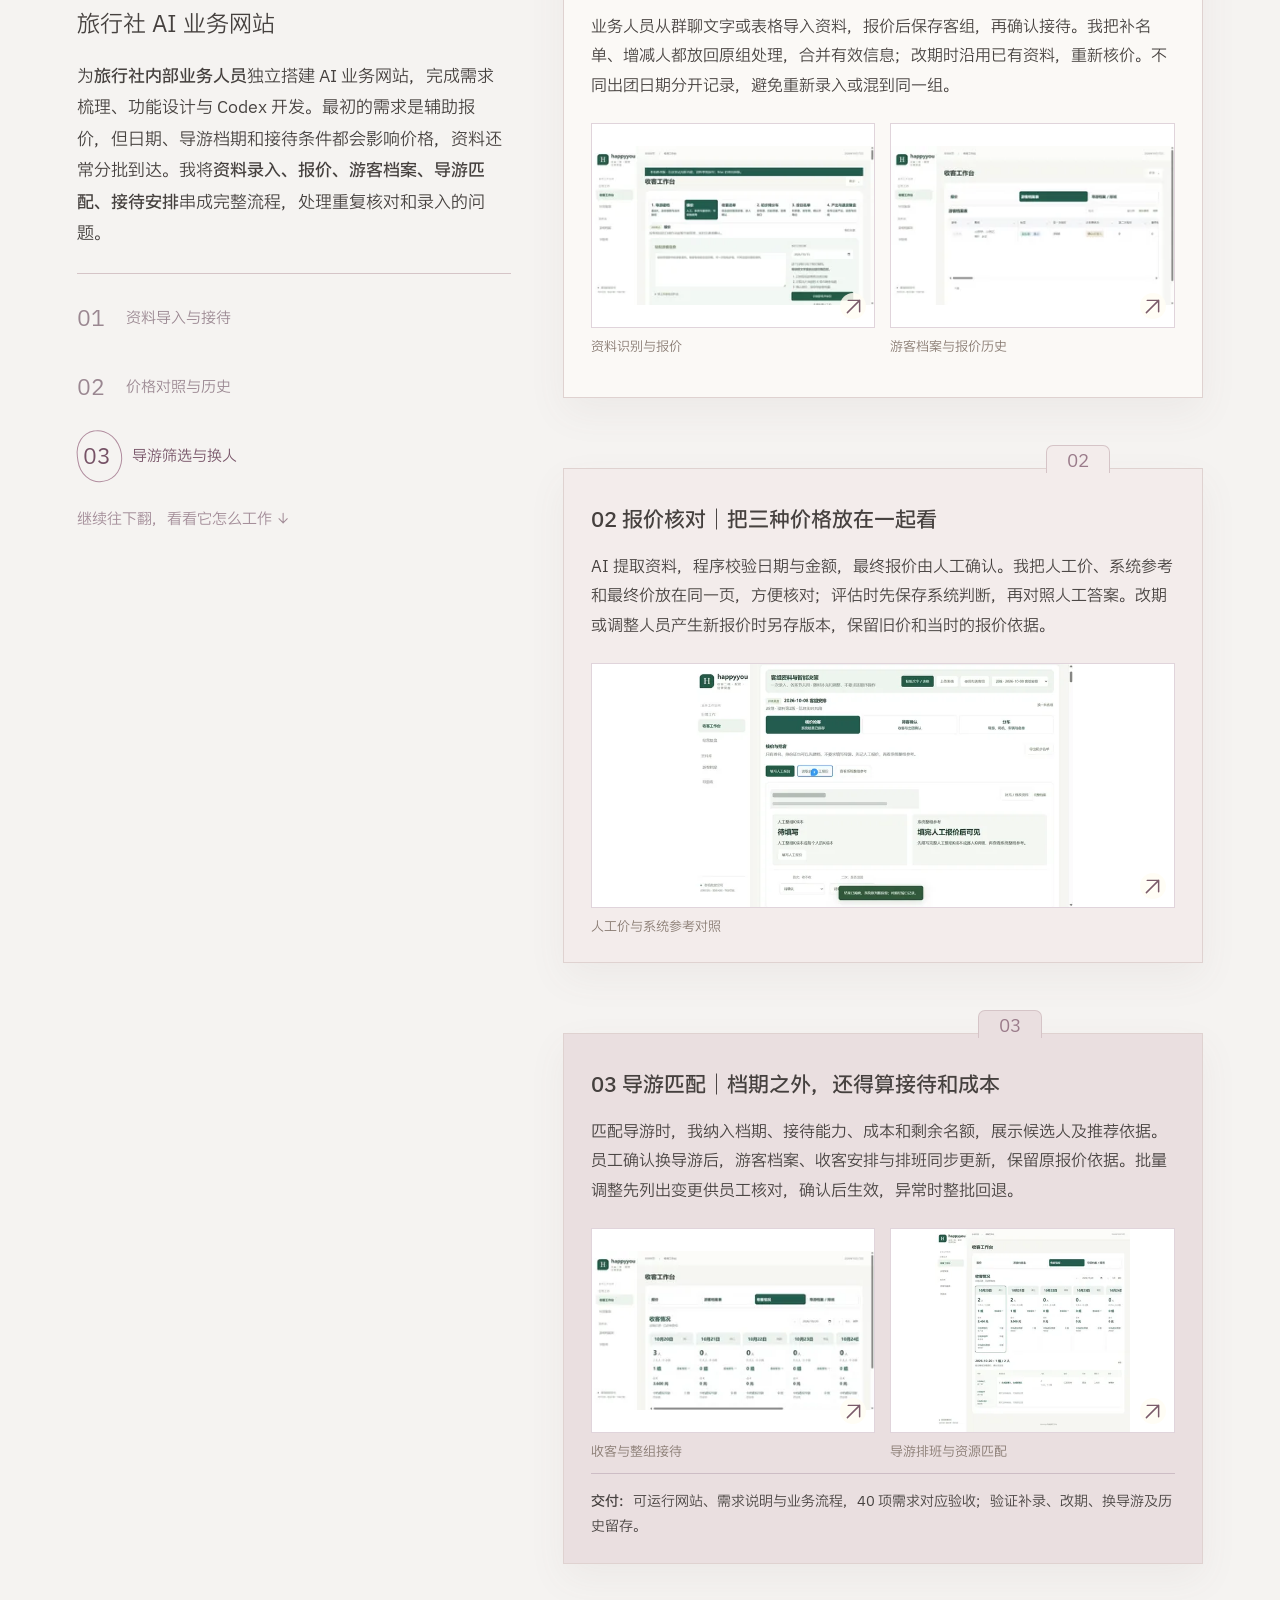
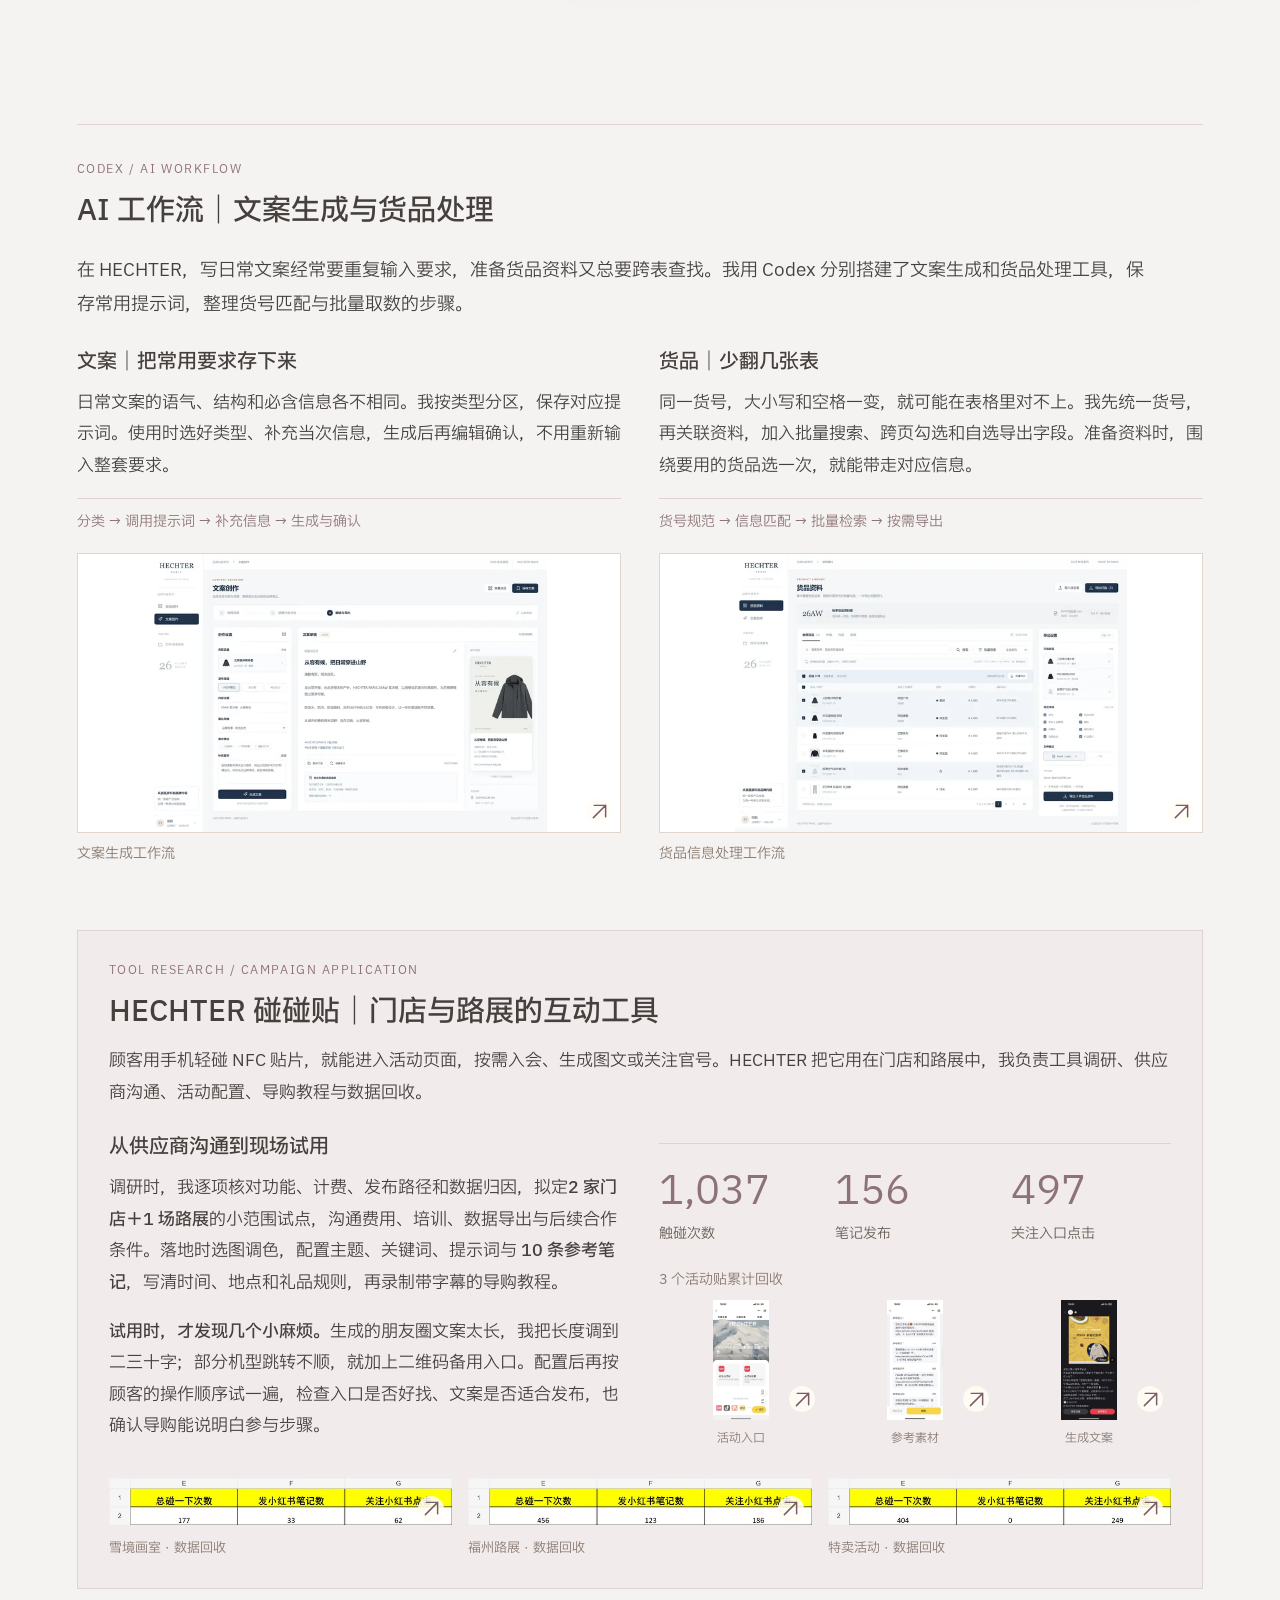
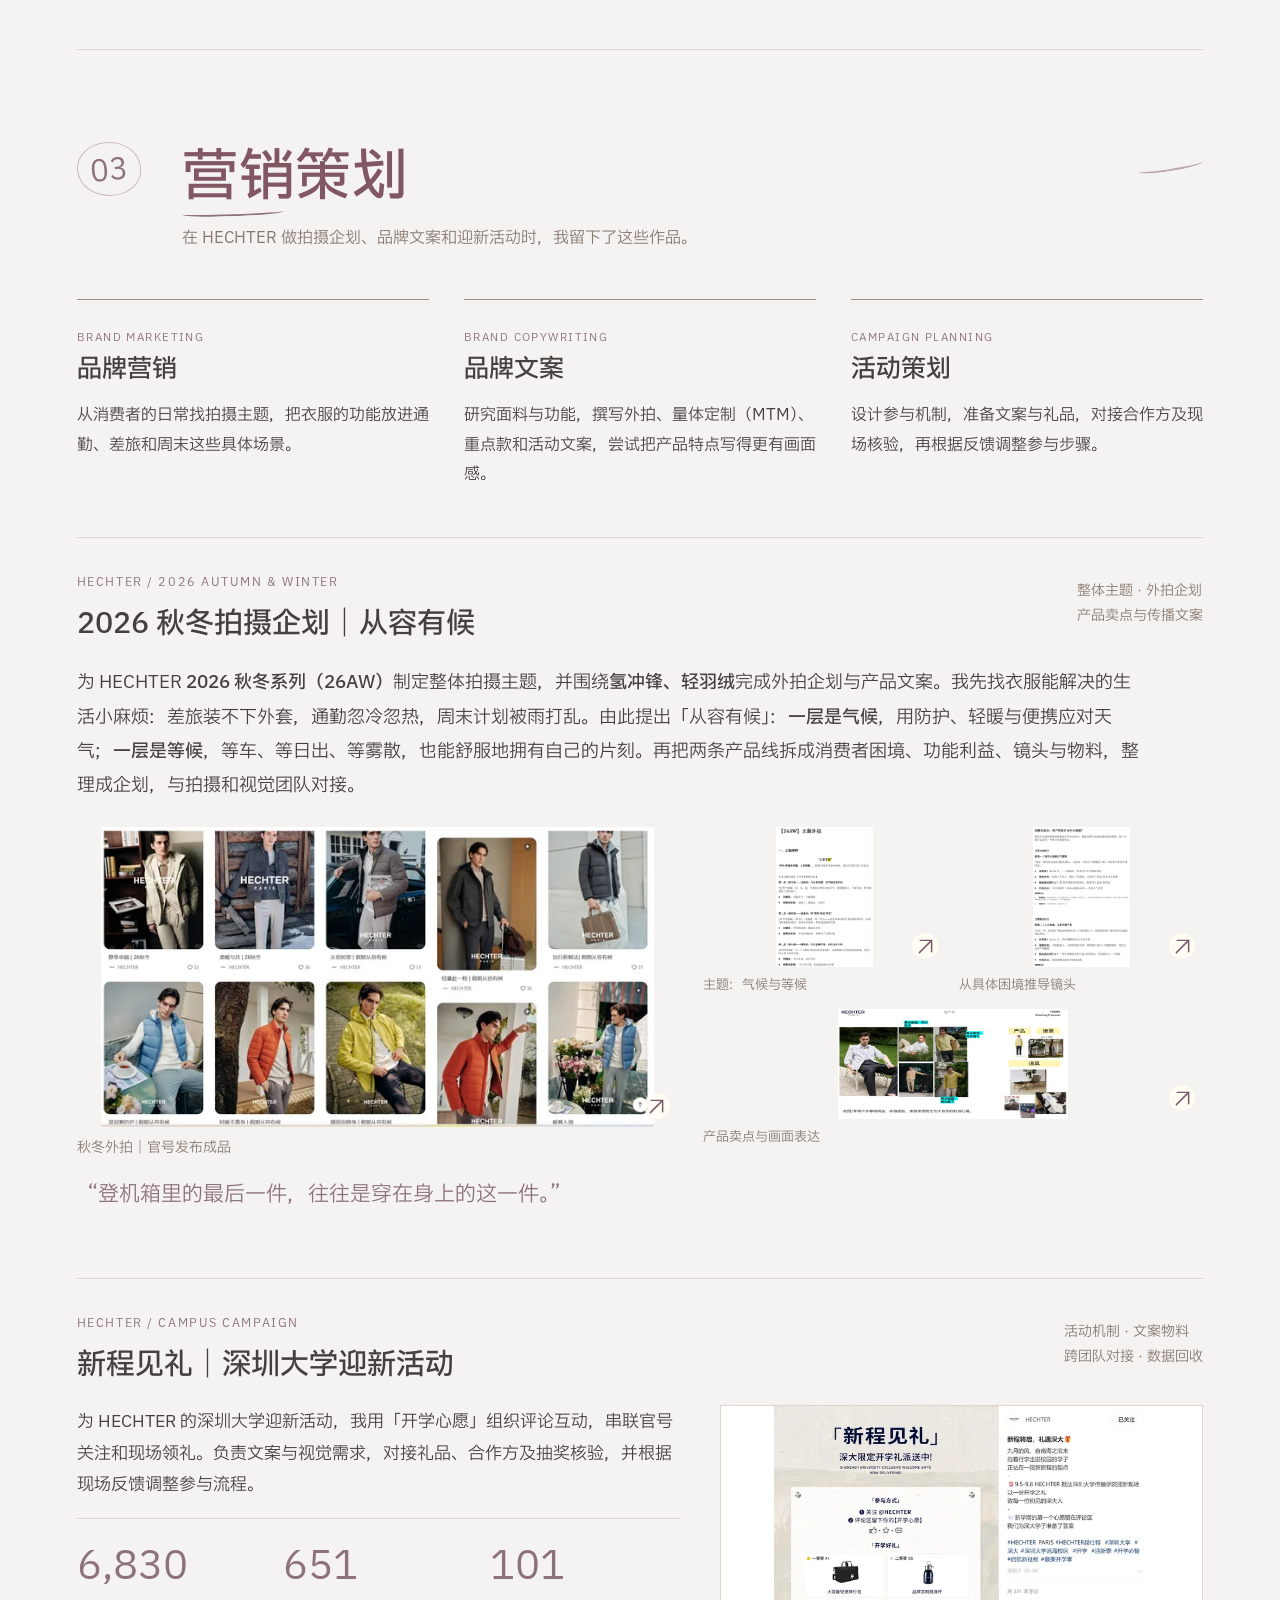
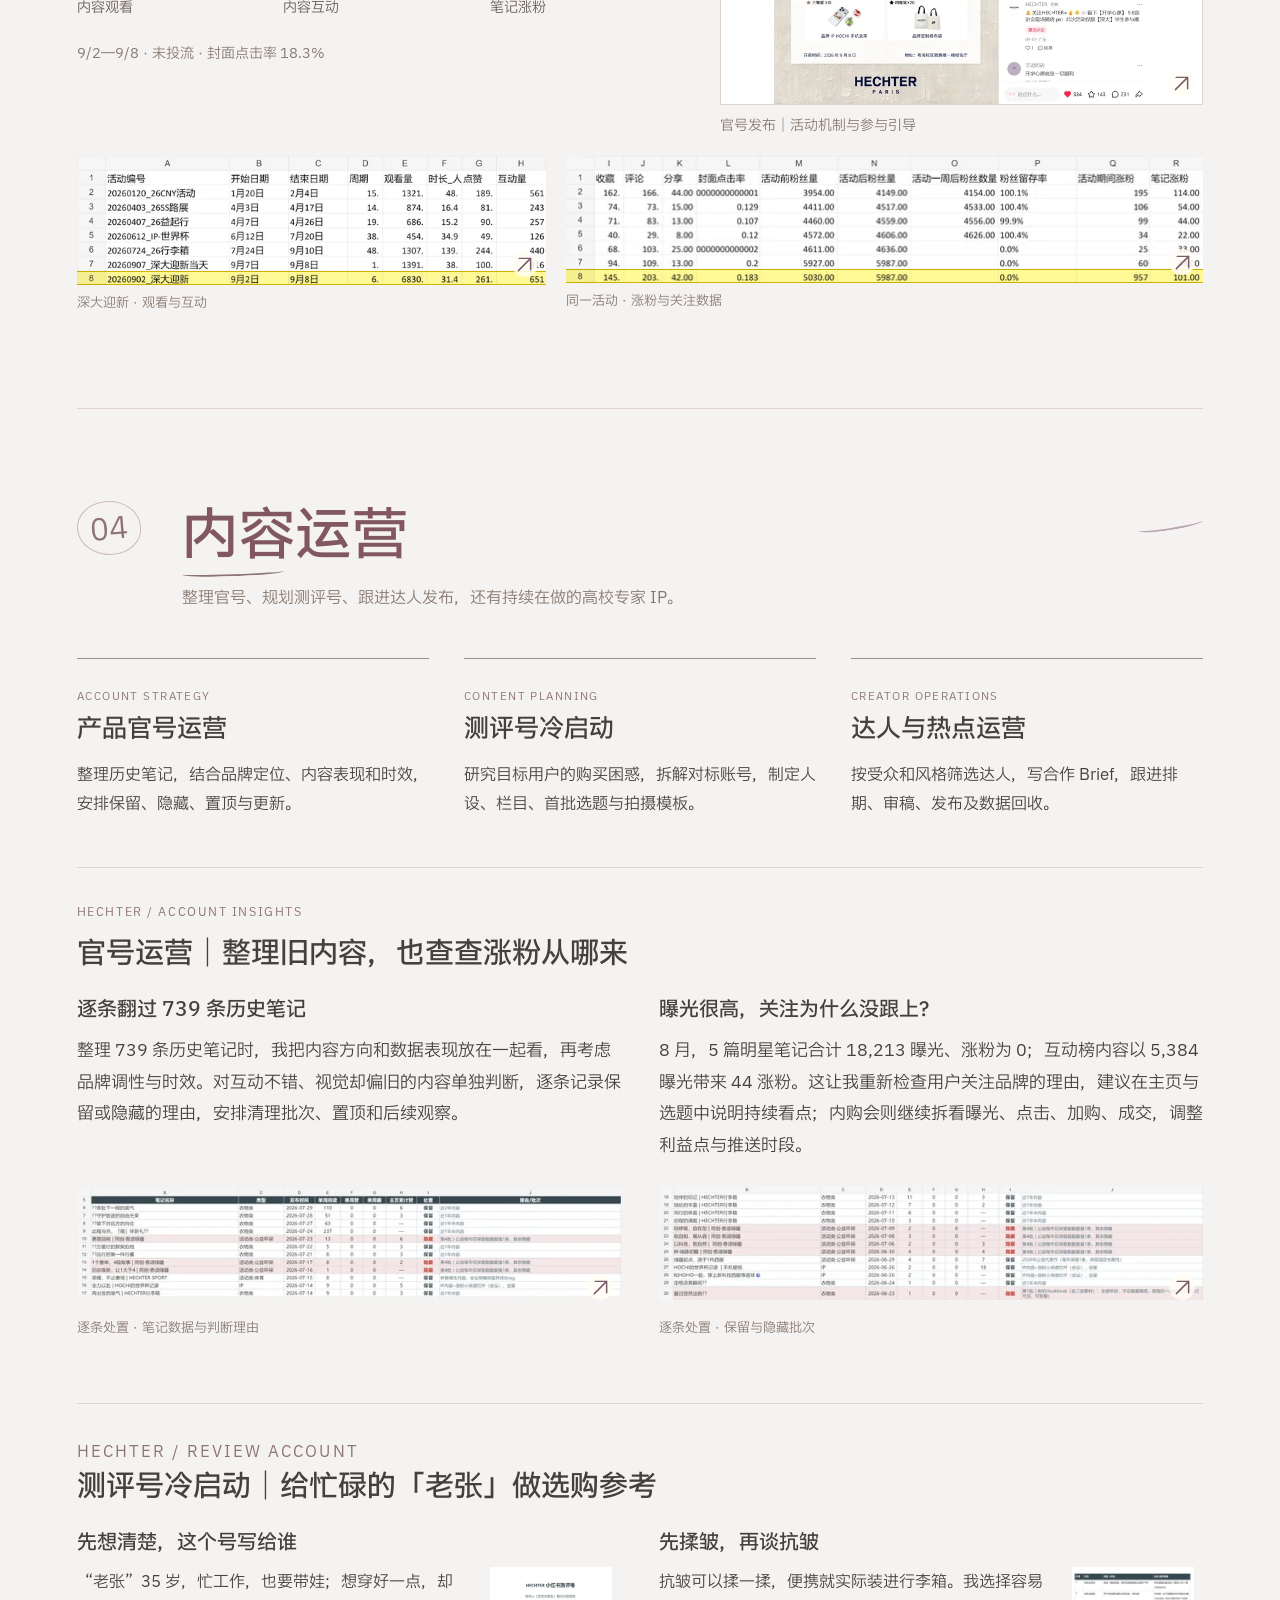
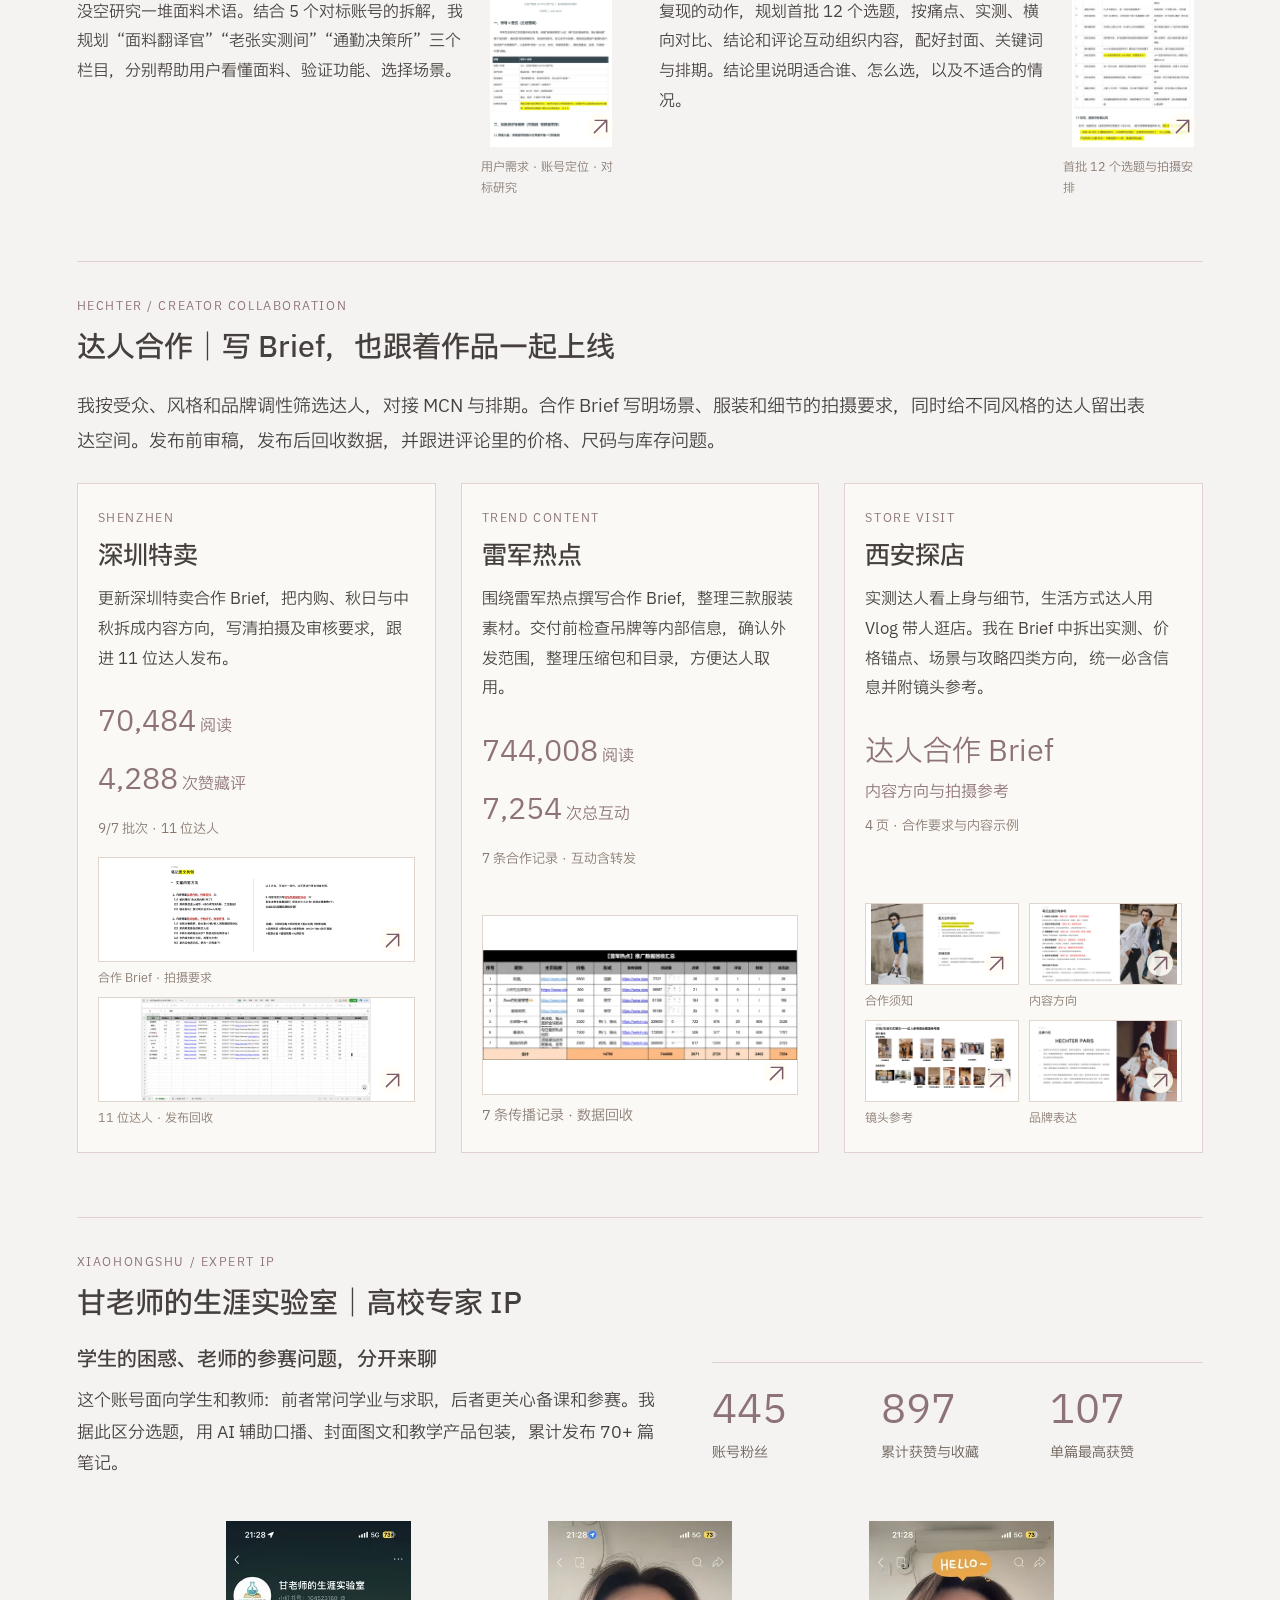
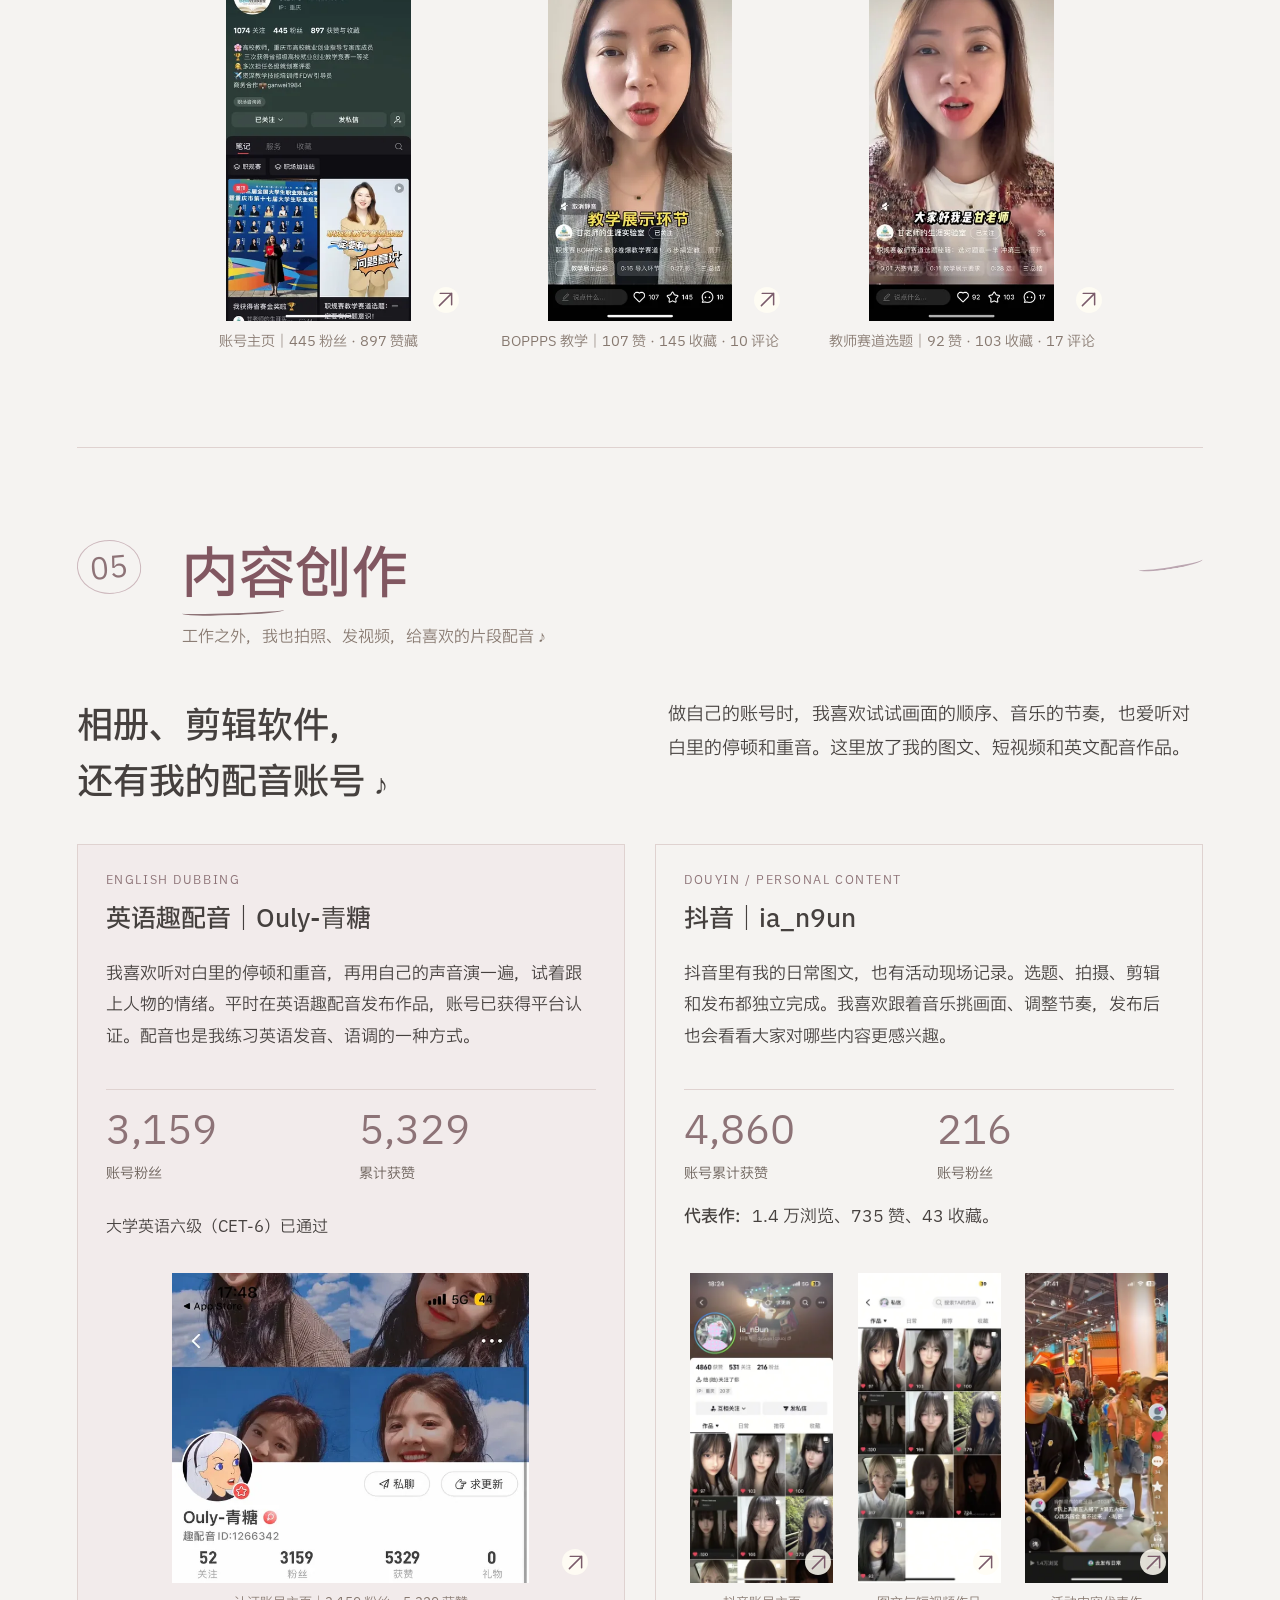
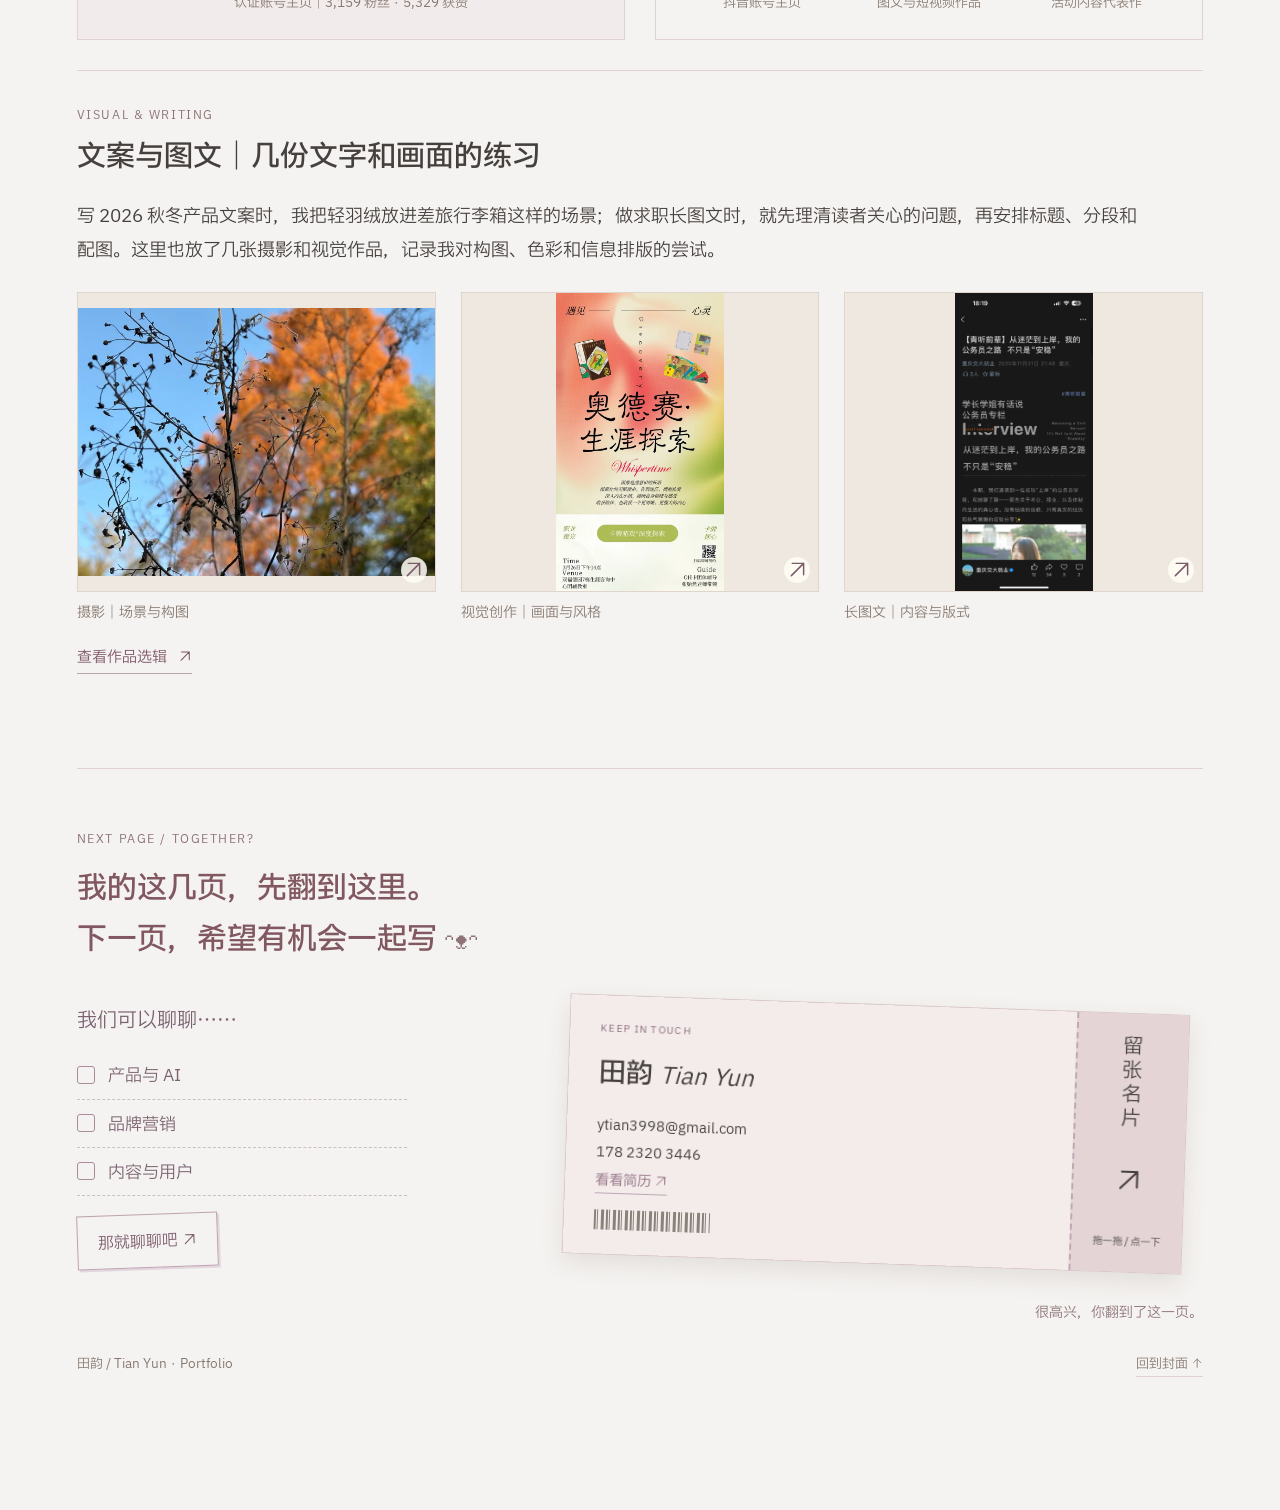
==== commit 6b49bc57: "Update portfolio 2026-11-23 22:03" ====
--- a/index.html
+++ b/index.html
@@ -1,5 +1,5 @@
 <!DOCTYPE html>
-<html lang="zh-CN"><head><meta charset="UTF-8"><meta name="viewport" content="width=device-width, initial-scale=1"><meta name="description" content="田韵的作品集：AI 产品与工作流、HECHTER 品牌营销、高校专家 IP 内容运营。"><title>田韵 Tian Yun｜作品集</title><link rel="stylesheet" href="revision12.css?v=addb92f44d7dab30"><link rel="stylesheet" href="revision13.css?v=addb92f44d7dab30"><link rel="stylesheet" href="revision14.css?v=addb92f44d7dab30"><link rel="stylesheet" href="revision16.css?v=addb92f44d7dab30"><link rel="stylesheet" href="revision17.css?v=addb92f44d7dab30"><link rel="stylesheet" href="revision18.css?v=addb92f44d7dab30"><link rel="preload" href="assets/fonts/tian-hand-r19.woff2?v=addb92f44d7dab30" as="font" type="font/woff2" crossorigin="anonymous"><link rel="preload" href="assets/fonts/tian-rounded-r21.woff2?v=addb92f44d7dab30" as="font" type="font/woff2" crossorigin="anonymous"><link rel="stylesheet" href="revision19.css?v=addb92f44d7dab30"><link rel="stylesheet" href="revision22.css?v=addb92f44d7dab30"><link rel="alternate" href="font-options.html?v=addb92f44d7dab30" title="正文字体对比"><meta name="portfolio-version" content="addb92f44d7dab30"></head><body><div class="progress" aria-hidden="true"></div><nav class="chapter-nav" aria-label="章节导航"><a href="#profile">01 个人简介</a><a href="#skills">02 运营技能</a><a href="#marketing">03 营销策划</a><a href="#operations">04 内容运营</a><a href="#creative">05 内容创作</a></nav><header class="hero studio-hero closing-book" id="hello">
+<html lang="zh-CN"><head><meta charset="UTF-8"><meta name="viewport" content="width=device-width, initial-scale=1"><meta name="description" content="田韵的作品集：AI 产品与工作流、HECHTER 品牌营销、高校专家 IP 内容运营。"><title>田韵 Tian Yun｜作品集</title><link rel="stylesheet" href="revision12.css?v=3789625cddf83707"><link rel="stylesheet" href="revision13.css?v=3789625cddf83707"><link rel="stylesheet" href="revision14.css?v=3789625cddf83707"><link rel="stylesheet" href="revision16.css?v=3789625cddf83707"><link rel="stylesheet" href="revision17.css?v=3789625cddf83707"><link rel="stylesheet" href="revision18.css?v=3789625cddf83707"><link rel="preload" href="assets/fonts/tian-sans-medium-r24.woff2?v=3789625cddf83707" as="font" type="font/woff2" crossorigin="anonymous"><link rel="preload" href="assets/fonts/tian-sans-regular-r24.woff2?v=3789625cddf83707" as="font" type="font/woff2" crossorigin="anonymous"><link rel="stylesheet" href="revision19.css?v=3789625cddf83707"><link rel="stylesheet" href="revision22.css?v=3789625cddf83707"><link rel="alternate" href="font-options.html?v=3789625cddf83707" title="正文字体对比"><link rel="stylesheet" href="revision24.css?v=3789625cddf83707"><meta name="portfolio-version" content="3789625cddf83707"></head><body><div class="progress" aria-hidden="true"></div><nav class="chapter-nav" aria-label="章节导航"><a href="#profile">01 个人简介</a><a href="#skills">02 运营技能</a><a href="#marketing">03 营销策划</a><a href="#operations">04 内容运营</a><a href="#creative">05 内容创作</a></nav><header class="hero studio-hero closing-book" id="hello">
   <nav class="studio-nav" aria-label="首页导航">
     <a class="hello-face" href="#profile" aria-label="认识田韵"><span class="eye">•</span><span class="smile">ᴗ</span><span class="eye">•</span></a>
     <a href="#profile">关于我</a><a href="#skills">做过的事</a><a href="#contact">聊一聊</a>
@@ -13,40 +13,40 @@
         <h1 aria-label="让好奇心，有个下文。"><span class="scribble-line" aria-hidden="true"><span class="scribble-glyph" style="--r:-2deg;--y:0px">让</span><span class="scribble-glyph" style="--r:1deg;--y:2px">好</span><span class="scribble-glyph" style="--r:-1deg;--y:-1px">奇</span><span class="scribble-glyph" style="--r:2deg;--y:1px">心</span><span class="scribble-glyph" style="--r:0deg;--y:0px">，</span></span><span class="scribble-line" aria-hidden="true"><span class="scribble-glyph" style="--r:-2deg;--y:0px">有</span><span class="scribble-glyph" style="--r:1deg;--y:2px">个</span><span class="scribble-glyph" style="--r:-1deg;--y:-1px">下</span><span class="scribble-glyph" style="--r:2deg;--y:1px">文</span><span class="scribble-glyph" style="--r:0deg;--y:0px">。</span></span></h1>
         <p class="book-intro">你好呀，我是田韵 <span class="kaomoji">(｡•̀ᴗ-)✧</span><br>这里装着我做过的内容、营销，<br>和一些真的跑起来的 AI 产品。</p>
         <div class="book-meta"><span>AI 产品运营</span><span>内容营销</span></div>
-        <a class="book-read" href="#profile">往下翻，慢慢认识我 <span>↓</span></a>
+        <a class="book-read" href="#profile">往下翻，慢慢认识我 <span><svg class="ui-arrow" viewbox="0 0 24 24" aria-hidden="true" focusable="false" data-arrow="↓"><path d="M12 4v16m-7-7 7 7 7-7"></path></svg></span></a>
       </div>
       <div class="book-collage">
-        <span class="hand-note note-hello">本人在这儿 ↘</span>
+        <span class="hand-note note-hello">本人在这儿 <svg class="ui-arrow" viewbox="0 0 24 24" aria-hidden="true" focusable="false" data-arrow="↘"><path d="M5 5 19 19M6 19h13V6"></path></svg></span>
         <a href="#profile" class="photo-card tactile" aria-label="了解田韵的经历">
-          <img src="assets/r22-cover-portrait.webp" width="1600" height="1067" alt="田韵的个人照片" fetchpriority="high" decoding="async">
+          <img src="assets/r22-cover-portrait.webp" width="1600" height="1067" alt="田韵的个人照片" fetchpriority="high" decoding="async" loading="eager">
           <span>Hi, nice to meet you!</span>
         </a>
-        <a href="#ai-case" class="project-slip slip-product tactile" aria-label="查看 HAPPYYOU AI 业务网站"><span>01 / 把麻烦变简单</span><img src="assets/r22-cover-product.webp" width="1265" height="712" alt="HAPPYYOU 业务网站界面" decoding="async"><b>一个真的能用的网站 ↗</b></a>
-        <a href="#shoot-case" class="project-slip slip-content tactile" aria-label="查看 HECHTER 从容有候拍摄企划"><span>02 / 把卖点写成生活</span><img src="assets/r22-cover-content.webp" width="2245" height="1216" alt="HECHTER 秋冬拍摄发布作品" decoding="async"><b>「从容有候」↗</b></a>
+        <a href="#ai-case" class="project-slip slip-product tactile" aria-label="查看 HAPPYYOU AI 业务网站"><span>01 / 把麻烦变简单</span><img src="assets/r22-cover-product.webp" width="1265" height="712" alt="HAPPYYOU 业务网站界面" decoding="async" loading="eager"><b>一个真的能用的网站 <svg class="ui-arrow" viewbox="0 0 24 24" aria-hidden="true" focusable="false" data-arrow="↗"><path d="M5 19 19 5M6 5h13v13"></path></svg></b></a>
+        <a href="#shoot-case" class="project-slip slip-content tactile" aria-label="查看 HECHTER 从容有候拍摄企划"><span>02 / 把卖点写成生活</span><img src="assets/r22-cover-content.webp" width="2245" height="1216" alt="HECHTER 秋冬拍摄发布作品" decoding="async" loading="eager"><b>「从容有候」<svg class="ui-arrow" viewbox="0 0 24 24" aria-hidden="true" focusable="false" data-arrow="↗"><path d="M5 19 19 5M6 5h13v13"></path></svg></b></a>
         </div>
-    </div><div class="book-back" aria-hidden="true"><span>田韵 / Tian Yun</span><strong>好奇心，<br>还在继续。</strong><small>几页工作，一点想法。<br>往下翻，故事在里面 ↓</small><i>2025 — 2026</i></div></div>
+    </div><div class="book-back" aria-hidden="true"><span>田韵 / Tian Yun</span><strong>好奇心，<br>还在继续。</strong><small>几页工作，一点想法。<br>往下翻，故事在里面 <svg class="ui-arrow" viewbox="0 0 24 24" aria-hidden="true" focusable="false" data-arrow="↓"><path d="M12 4v16m-7-7 7 7 7-7"></path></svg></small><i>2025 — 2026</i></div></div>
     <div class="book-fold" aria-hidden="true"></div>
     <div class="book-lower">
-      <p class="book-margin">几件我会忍不住琢磨的事 ↗</p>
+      <p class="book-margin">几件我会忍不住琢磨的事 <svg class="ui-arrow" viewbox="0 0 24 24" aria-hidden="true" focusable="false" data-arrow="↗"><path d="M5 19 19 5M6 5h13v13"></path></svg></p>
       <div class="note-tabs">
-        <a href="#ai-case" class="paper-note note-one tactile"><span>01 / 产品与 AI</span><b>这一步，<br>能不能少费点劲？</b><i>看看我怎么做 ↗</i></a>
-        <a href="#marketing" class="paper-note note-two tactile"><span>02 / 品牌与营销</span><b>这件衣服，<br>会走进谁的日常？</b><i>从产品想到生活 ↗</i></a>
-        <a href="#operations" class="paper-note note-three tactile"><span>03 / 内容与运营</span><b>看完这一条，<br>为什么愿意留下？</b><i>内容之后的事 ↗</i></a>
+        <a href="#ai-case" class="paper-note note-one tactile"><span>01 / 产品与 AI</span><b>这一步，<br>能不能少费点劲？</b><i>看看我怎么做 <svg class="ui-arrow" viewbox="0 0 24 24" aria-hidden="true" focusable="false" data-arrow="↗"><path d="M5 19 19 5M6 5h13v13"></path></svg></i></a>
+        <a href="#marketing" class="paper-note note-two tactile"><span>02 / 品牌与营销</span><b>这件衣服，<br>会走进谁的日常？</b><i>从产品想到生活 <svg class="ui-arrow" viewbox="0 0 24 24" aria-hidden="true" focusable="false" data-arrow="↗"><path d="M5 19 19 5M6 5h13v13"></path></svg></i></a>
+        <a href="#operations" class="paper-note note-three tactile"><span>03 / 内容与运营</span><b>看完这一条，<br>为什么愿意留下？</b><i>内容之后的事 <svg class="ui-arrow" viewbox="0 0 24 24" aria-hidden="true" focusable="false" data-arrow="↗"><path d="M5 19 19 5M6 5h13v13"></path></svg></i></a>
       </div>
     </div>
   </div>
   </div><span class="hero-edition">SELECTED WORK · 2025—2026</span>
 </header>
 <main><section class="section" id="profile"><div class="section-head"><span class="section-number">01</span><div><h2 aria-label="个人简介"><span class="chalk-letter" aria-hidden="true" style="--r:-3deg;--y:1px">个</span><span class="chalk-letter" aria-hidden="true" style="--r:2deg;--y:-1px">人</span><span class="chalk-letter" aria-hidden="true" style="--r:-1deg;--y:2px">简</span><span class="chalk-letter" aria-hidden="true" style="--r:3deg;--y:0px">介</span></h2><p>先打个招呼，再聊聊我做过什么。</p></div></div><div class="profile-grid"><div class="profile-note"><p class="eyebrow">PRODUCT × CONTENT × AI</p><h3>你好呀，<br>这里是田韵的工作手记。</h3><p>田韵 / Tian Yun<br>AI 产品运营 · 内容营销</p><p class="language">CET-6 · 大学英语六级<br>英语趣配音认证创作者</p></div><div><p class="intro">我做过时装品牌营销、高校专家 IP 运营，也独立搭建过旅行社业务网站。写文案时，我喜欢从生活里的小事找灵感；做产品时，会追着业务细节多问几句。下面选了几份作品，连同当时的想法一起放在这里。</p><div class="strengths"><article><h4>给卖点一点画面感</h4><p>写 2026 秋冬主题和品牌文案时，我会先想象衣服被穿上的那一刻，再安排文字和镜头。</p></article><article><h4>先认识读者</h4><p>做官号、测评号与高校专家 IP 时，分别判断读者带着什么问题来、为什么留下。</p></article><article><h4>翻翻发布后的数据</h4><p>复盘达人、笔记和活动数据，把曝光、关注与咨询分开看，再决定内容往哪调。</p></article><article><h4>动手这件事，我也会 <span class="kaomoji">✧</span></h4><p>我用 Codex 独立搭建过业务网站、文案与货品工具。从整理需求到试用修改，喜欢亲手把想法试出来。</p></article></div></div></div>
-<div class="experience-list r13-experience"><div class="eyebrow">SELECTED EXPERIENCE / 经历概览</div><div class="timeline restored-experience"><div class="job"><div class="job-top"><h3>HAPPYYOU 国际旅行｜AI辅助业务网站</h3><span class="role">AI 产品经理 · 项目经历 · 2026.09 起</span></div><div class="job-scan"><div><span>FOCUS</span><p>需求 / 流程 / 可运行产品</p></div><div><span>ACTION</span><p>收集业务需求、设计资料与安排之间的规则；借助AI独立搭建网站，根据实际操作反馈迭代。</p></div><div><span>IMPACT</span><p>可运行网站、需求与验收清单、流程及迭代材料交付 <a href="#ai-case">↗</a></p></div></div></div><div class="job"><div class="job-top"><h3>HECHTER PARIS · 法国轻奢时装品牌</h3><span class="role">市场营销实习生 · 2026.07—09</span></div><div class="job-scan"><div><span>FOCUS</span><p>品牌内容 / 达人活动 / AI 工具落地</p></div><div><span>ACTION</span><p>制定2026秋冬拍摄主题与卖点文案，推进达人与迎新活动；研究碰碰贴选型与商务条件，并完成AI内容配置。</p></div><div><span>IMPACT</span><p>主题与Brief交付 · 深圳特卖批次70,484阅读 · 迎新内容归因涨粉101人<a href="#campus-case" aria-label="查看HECHTER PARIS · 法国时装品牌项目">↗</a></p></div></div></div><div class="job"><div class="job-top"><h3>甘老师的生涯实验室｜小红书高校专家 IP</h3><span class="role">内容与用户运营 · 2025.03 起</span></div><div class="job-scan"><div><span>FOCUS</span><p>高校专家 IP / 内容制作 / 用户咨询</p></div><div><span>ACTION</span><p>将学业、求职与教师竞赛相关问题转成口播、封面和图文；整理咨询需求，衔接后续沟通。</p></div><div><span>IMPACT</span><p>账号阶段表现：<b>445 粉丝、897 获赞与收藏</b>。<a href="#gan-case">查看项目与作品 ↗</a></p></div></div></div><div class="job"><div class="job-top"><h3>招生就业处</h3><span class="role">运营助理 · 2024.02 起</span></div><div class="job-scan"><div><span>FOCUS</span><p>活动策划执行 / 信息服务</p></div><div><span>ACTION</span><p>策划执行双选与就业指导活动，制作宣发、撰写推文，整理就业数据与周报。</p></div><div><span>IMPACT</span><p>活动现场、正式推文与数据工作材料交付 <button type="button" data-gallery="support" aria-label="查看招生就业处活动材料">查看活动材料</button></p></div></div></div></div></div></section><section class="section" id="skills"><div class="section-head"><span class="section-number">02</span><div><h2 aria-label="运营技能"><span class="chalk-letter" aria-hidden="true" style="--r:-3deg;--y:1px">运</span><span class="chalk-letter" aria-hidden="true" style="--r:2deg;--y:-1px">营</span><span class="chalk-letter" aria-hidden="true" style="--r:-1deg;--y:2px">技</span><span class="chalk-letter" aria-hidden="true" style="--r:3deg;--y:0px">能</span></h2><p>用 AI 搭网站、做文案和货品工具，也参与线下互动工具的选型与配置。</p></div></div><div class="capabilities"><article><span class="eyebrow">AI CONTENT</span><h3>AI 内容应用</h3><p>我会先写清读者、发布场景和语气要求。生成后逐项核对事实，再按实际发布位置调整长度与表达。</p></article><article><span class="eyebrow">AI WORKFLOW</span><h3>AI 工作流</h3><p>把常用文案要求存成分类提示词，按货号关联分散的资料，减少日常反复输入和跨表查找。</p></article><article><span class="eyebrow">VIBE CODING</span><h3>AI 辅助产品搭建</h3><p>我负责需求、流程与验收，用 Codex 完成开发，再沿业务人员的操作习惯调整功能。</p></article></div><article class="case featured scroll-story" id="ai-case"><div class="story-layout"><div class="story-pin"><div class="case-top"><div><p class="eyebrow">PRODUCT DESIGN / HAPPYYOU</p><h3>HAPPYYOU 国际旅行<span>旅行社 AI 业务网站</span></h3></div></div><p class="case-lead">为<b>旅行社内部业务人员</b>独立搭建 AI 业务网站，完成需求梳理、功能设计与 Codex 开发。<span class="mobile-break" aria-hidden="true"></span>最初的需求是辅助报价，但日期、导游档期和接待条件都会影响价格，资料还常分批到达。<span class="mobile-break" aria-hidden="true"></span>我将<b>资料录入、报价、游客档案、导游匹配、接待安排</b>串成完整流程，处理重复核对和录入的问题。</p><nav class="story-index" aria-label="HAPPYYOU 项目步骤"><a href="#happy-step-1" data-story-step="0"><span>01</span><b>资料导入与接待</b></a><a href="#happy-step-2" data-story-step="1"><span>02</span><b>价格对照与历史</b></a><a href="#happy-step-3" data-story-step="2"><span>03</span><b>导游筛选与换人</b></a></nav><p class="story-scroll-note">继续往下翻，看看它怎么工作 ↓</p></div><div class="story-pages"><section class="story-page" id="happy-step-1" data-story-page="0" aria-label="HAPPYYOU 第1步"><span class="story-page-tab" aria-hidden="true">01</span><article><h4>01 业务流程｜名单补齐后，接着办接待</h4><p>业务人员从群聊文字或表格导入资料，报价后保存客组，再确认接待。我把补名单、增减人都放回原组处理，合并有效信息；改期时沿用已有资料，重新核价。不同出团日期分开记录，避免重新录入或混到同一组。</p></article><div class="story-evidence"><figure class="proof "><button type="button" class="proof-image" data-gallery="happy" data-index="0" aria-label="放大：资料识别与报价"><span class="image-frame"><img src="assets/ai7-quote-full.jpg" width="1265" height="712" loading="lazy" alt="资料识别与报价" decoding="async"></span><span class="zoom-hint" aria-hidden="true">↗</span></button><figcaption>资料识别与报价</figcaption></figure><figure class="proof "><button type="button" class="proof-image" data-gallery="happy" data-index="1" aria-label="放大：游客档案与报价历史"><span class="image-frame"><img src="assets/ai7-archive-full.jpg" width="1265" height="712" loading="lazy" alt="游客档案与报价历史" decoding="async"></span><span class="zoom-hint" aria-hidden="true">↗</span></button><figcaption>游客档案与报价历史</figcaption></figure></div></section><section class="story-page" id="happy-step-2" data-story-page="1" aria-label="HAPPYYOU 第2步"><span class="story-page-tab" aria-hidden="true">02</span><article><h4>02 报价核对｜把三种价格放在一起看</h4><p>AI 提取资料，程序校验日期与金额，最终报价由人工确认。我把人工价、系统参考和最终价放在同一页，方便核对；评估时先保存系统判断，再对照人工答案。改期或调整人员产生新报价时另存版本，保留旧价和当时的报价依据。</p></article><div class="story-evidence single-evidence"><figure class="proof "><button type="button" class="proof-image" data-gallery="happy" data-index="4" aria-label="放大：人工价与系统参考对照"><span class="image-frame"><img src="assets/ai7-compare-full.jpg" width="1280" height="818" loading="lazy" alt="人工价与系统参考对照" decoding="async"></span><span class="zoom-hint" aria-hidden="true">↗</span></button><figcaption>人工价与系统参考对照</figcaption></figure></div></section><section class="story-page" id="happy-step-3" data-story-page="2" aria-label="HAPPYYOU 第3步"><span class="story-page-tab" aria-hidden="true">03</span><article><h4>03 导游匹配｜档期之外，还得算接待和成本</h4><p>匹配导游时，我纳入档期、接待能力、成本和剩余名额，展示候选人及推荐依据。员工确认换导游后，游客档案、收客安排与排班同步更新，保留原报价依据。批量调整先列出变更供员工核对，确认后生效，异常时整批回退。</p></article><div class="story-evidence"><figure class="proof "><button type="button" class="proof-image" data-gallery="happy" data-index="2" aria-label="放大：收客与整组接待"><span class="image-frame"><img src="assets/ai7-intake-full.jpg" width="1265" height="712" loading="lazy" alt="收客与整组接待" decoding="async"></span><span class="zoom-hint" aria-hidden="true">↗</span></button><figcaption>收客与整组接待</figcaption></figure><figure class="proof "><button type="button" class="proof-image" data-gallery="happy" data-index="3" aria-label="放大：导游排班与资源匹配"><span class="image-frame"><img src="assets/ai7-scheduled-full.jpg" width="1264" height="1318" loading="lazy" alt="导游排班与资源匹配" decoding="async"></span><span class="zoom-hint" aria-hidden="true">↗</span></button><figcaption>导游排班与资源匹配</figcaption></figure></div><p class="delivery"><b>交付：</b>可运行网站、需求说明与业务流程，40 项需求对应验收；验证补录、改期、换导游及历史留存。</p></section></div></div></article><article class="case" id="workflow-case"><div class="case-top"><div><p class="eyebrow">CODEX / AI WORKFLOW</p><h3>AI 工作流｜文案生成与货品处理</h3></div></div><p class="case-lead">在 HECHTER，写日常文案经常要重复输入要求，准备货品资料又总要跨表查找。我用 Codex 分别搭建了文案生成和货品处理工具，保存常用提示词，整理货号匹配与批量取数的步骤。</p><div class="two-up"><article><h4>文案｜把常用要求存下来</h4><p>日常文案的语气、结构和必含信息各不相同。我按类型分区，保存对应提示词。使用时选好类型、补充当次信息，生成后再编辑确认，不用重新输入整套要求。</p><p class="flow">分类 → 调用提示词 → 补充信息 → 生成与确认</p><figure class="proof "><button type="button" class="proof-image" data-gallery="workflow" data-index="0" aria-label="放大：文案生成工作流"><span class="image-frame"><img src="assets/r9-goods-copy.png" width="3200" height="2240" loading="lazy" alt="文案生成工作流" decoding="async"></span><span class="zoom-hint" aria-hidden="true">↗</span></button><figcaption>文案生成工作流</figcaption></figure></article><article><h4>货品｜少翻几张表</h4><p>同一货号，大小写和空格一变，就可能在表格里对不上。我先统一货号，再关联资料，加入批量搜索、跨页勾选和自选导出字段。准备资料时，围绕要用的货品选一次，就能带走对应信息。</p><p class="flow">货号规范 → 信息匹配 → 批量检索 → 按需导出</p><figure class="proof "><button type="button" class="proof-image" data-gallery="workflow" data-index="1" aria-label="放大：货品信息处理工作流"><span class="image-frame"><img src="assets/r9-goods-library.png" width="3200" height="2270" loading="lazy" alt="货品信息处理工作流" decoding="async"></span><span class="zoom-hint" aria-hidden="true">↗</span></button><figcaption>货品信息处理工作流</figcaption></figure></article></div></article><article class="case tinted" id="nfc-case"><p class="eyebrow">TOOL RESEARCH / CAMPAIGN APPLICATION</p><h3>HECHTER 碰碰贴｜门店与路展的互动工具</h3><p class="case-lead nfc-context">顾客用手机轻碰 NFC 贴片，就能进入活动页面，按需入会、生成图文或关注官号。HECHTER 把它用在门店和路展中，我负责工具调研、供应商沟通、活动配置、导购教程与数据回收。</p><div class="two-up"><div><h4>从供应商沟通到现场试用</h4><p>调研时，我逐项核对功能、计费、发布路径和数据归因，拟定<b>2 家门店＋1 场路展</b>的小范围试点，沟通费用、培训、数据导出与后续合作条件。<span class="mobile-break" aria-hidden="true"></span>落地时选图调色，配置主题、关键词、提示词与 <b>10 条参考笔记</b>，写清时间、地点和礼品规则，再录制带字幕的导购教程。</p><p><b>试用时，才发现几个小麻烦。</b>生成的朋友圈文案太长，我把长度调到二三十字；部分机型跳转不顺，就加上二维码备用入口。配置后再按顾客的操作顺序试一遍，检查入口是否好找、文案是否适合发布，也确认导购能说明白参与步骤。</p></div><div><div class="metrics"><div><strong>1,037</strong><span>触碰次数</span></div><div><strong>156</strong><span>笔记发布</span></div><div><strong>497</strong><span>关注入口点击</span></div></div><p class="metric-period">3 个活动贴累计回收</p><div class="compact-evidence nfc-phones"><figure class="proof "><button type="button" class="proof-image" data-gallery="nfc" data-index="0" aria-label="放大：活动入口"><span class="image-frame"><img src="assets/r9-nfc-settings.jpg" width="1179" height="2556" loading="lazy" alt="活动入口" decoding="async"></span><span class="zoom-hint" aria-hidden="true">↗</span></button><figcaption>活动入口</figcaption></figure><figure class="proof "><button type="button" class="proof-image" data-gallery="nfc" data-index="1" aria-label="放大：参考素材"><span class="image-frame"><img src="assets/r9-nfc-references.jpg" width="1179" height="2556" loading="lazy" alt="参考素材" decoding="async"></span><span class="zoom-hint" aria-hidden="true">↗</span></button><figcaption>参考素材</figcaption></figure><figure class="proof "><button type="button" class="proof-image" data-gallery="nfc" data-index="2" aria-label="放大：生成文案"><span class="image-frame"><img src="assets/r9-nfc-draft.jpg" width="1179" height="2556" loading="lazy" alt="生成文案" decoding="async"></span><span class="zoom-hint" aria-hidden="true">↗</span></button><figcaption>生成文案</figcaption></figure></div></div></div><div class="compact-evidence data-strip nfc-data"><figure class="proof "><button type="button" class="proof-image" data-gallery="nfc" data-index="4" aria-label="放大：雪境画室 · 数据回收"><span class="image-frame"><img src="assets/r11-nfc-1.png" width="1280" height="176" loading="lazy" alt="雪境画室 · 数据回收" decoding="async"></span><span class="zoom-hint" aria-hidden="true">↗</span></button><figcaption>雪境画室 · 数据回收</figcaption></figure><figure class="proof "><button type="button" class="proof-image" data-gallery="nfc" data-index="5" aria-label="放大：福州路展 · 数据回收"><span class="image-frame"><img src="assets/r11-nfc-2.png" width="1280" height="176" loading="lazy" alt="福州路展 · 数据回收" decoding="async"></span><span class="zoom-hint" aria-hidden="true">↗</span></button><figcaption>福州路展 · 数据回收</figcaption></figure><figure class="proof "><button type="button" class="proof-image" data-gallery="nfc" data-index="6" aria-label="放大：特卖活动 · 数据回收"><span class="image-frame"><img src="assets/r11-nfc-3.png" width="1280" height="176" loading="lazy" alt="特卖活动 · 数据回收" decoding="async"></span><span class="zoom-hint" aria-hidden="true">↗</span></button><figcaption>特卖活动 · 数据回收</figcaption></figure></div></article></section><section class="section" id="marketing"><div class="section-head"><span class="section-number">03</span><div><h2 aria-label="营销策划"><span class="chalk-letter" aria-hidden="true" style="--r:-3deg;--y:1px">营</span><span class="chalk-letter" aria-hidden="true" style="--r:2deg;--y:-1px">销</span><span class="chalk-letter" aria-hidden="true" style="--r:-1deg;--y:2px">策</span><span class="chalk-letter" aria-hidden="true" style="--r:3deg;--y:0px">划</span></h2><p>在 HECHTER 做拍摄企划、品牌文案和迎新活动时，我留下了这些作品。</p></div></div><div class="capabilities"><article><span class="eyebrow">BRAND MARKETING</span><h3>品牌营销</h3><p>从消费者的日常找拍摄主题，把衣服的功能放进通勤、差旅和周末这些具体场景。</p></article><article><span class="eyebrow">BRAND COPYWRITING</span><h3>品牌文案</h3><p>研究面料与功能，撰写外拍、量体定制（MTM）、重点款和活动文案，尝试把产品特点写得更有画面感。</p></article><article><span class="eyebrow">CAMPAIGN PLANNING</span><h3>活动策划</h3><p>设计参与机制，准备文案与礼品，对接合作方及现场核验，再根据反馈调整参与步骤。</p></article></div><article class="case" id="shoot-case"><div class="case-top"><div><p class="eyebrow">HECHTER / 2026 AUTUMN &amp; WINTER</p><h3>2026 秋冬拍摄企划｜从容有候</h3></div><p class="case-role">整体主题 · 外拍企划<br>产品卖点与传播文案</p></div><p class="case-lead">为 HECHTER <b>2026 秋冬系列（26AW）</b>制定整体拍摄主题，并围绕<b>氢冲锋、轻羽绒</b>完成外拍企划与产品文案。<span class="mobile-break" aria-hidden="true"></span>我先找衣服能解决的生活小麻烦：差旅装不下外套，通勤忽冷忽热，周末计划被雨打乱。由此提出「从容有候」：<b>一层是气候</b>，用防护、轻暖与便携应对天气；<span class="mobile-break" aria-hidden="true"></span><b>一层是等候</b>，等车、等日出、等雾散，也能舒服地拥有自己的片刻。再把两条产品线拆成消费者困境、功能利益、镜头与物料，整理成企划，与拍摄和视觉团队对接。</p><div class="shoot-media"><div class="wide-proof"><figure class="proof "><button type="button" class="proof-image" data-gallery="shoot" data-index="0" aria-label="放大：秋冬外拍｜官号发布成品"><span class="image-frame"><img src="assets/r9-aw-published.png" width="2245" height="1216" loading="lazy" alt="秋冬外拍｜官号发布成品" decoding="async"></span><span class="zoom-hint" aria-hidden="true">↗</span></button><figcaption>秋冬外拍｜官号发布成品</figcaption></figure></div><div class="compact-evidence shoot-evidence"><figure class="proof "><button type="button" class="proof-image" data-gallery="shoot" data-index="1" aria-label="放大：主题：气候与等候"><span class="crop-frame" style="aspect-ratio:937/1365;max-width:calc(var(--preview-height) * 0.686447)"><img src="assets/r11-shoot-1.png" width="1191" height="1684" loading="lazy" alt="主题：气候与等候" style="width:127.107791%;height:123.369963%;left:-13.447172%;top:-9.377289%" decoding="async"></span><span class="zoom-hint" aria-hidden="true">↗</span></button><figcaption>主题：气候与等候</figcaption></figure><figure class="proof "><button type="button" class="proof-image" data-gallery="shoot" data-index="3" aria-label="放大：从具体困境推导镜头"><span class="crop-frame" style="aspect-ratio:935/1351;max-width:calc(var(--preview-height) * 0.692080)"><img src="assets/r11-shoot-3.png" width="1191" height="1684" loading="lazy" alt="从具体困境推导镜头" style="width:127.379679%;height:124.648409%;left:-13.368984%;top:-14.729830%" decoding="async"></span><span class="zoom-hint" aria-hidden="true">↗</span></button><figcaption>从具体困境推导镜头</figcaption></figure><figure class="proof "><button type="button" class="proof-image" data-gallery="shoot" data-index="6" aria-label="放大：产品卖点与画面表达"><span class="crop-frame" style="aspect-ratio:1529/928;max-width:calc(var(--preview-height) * 1.647629)"><img src="assets/hechter-shoot-8.jpg" width="1600" height="1001" loading="lazy" alt="产品卖点与画面表达" style="width:104.643558%;height:107.866379%;left:-3.727927%;top:-4.633621%" decoding="async"></span><span class="zoom-hint" aria-hidden="true">↗</span></button><figcaption>产品卖点与画面表达</figcaption></figure></div></div><div class="case-end"><p class="pull-quote">“登机箱里的最后一件，往往是穿在身上的这一件。”</p></div></article>
-<article class="case" id="campus-case"><div class="case-top"><div><p class="eyebrow">HECHTER / CAMPUS CAMPAIGN</p><h3>新程见礼｜深圳大学迎新活动</h3></div><p class="case-role">活动机制 · 文案物料<br>跨团队对接 · 数据回收</p></div><div class="case-columns"><div><p>为 HECHTER 的深圳大学迎新活动，我用「开学心愿」组织评论互动，串联官号关注和现场领礼。负责文案与视觉需求，对接礼品、合作方及抽奖核验，并根据现场反馈调整参与流程。</p><div class="metrics"><div><strong>6,830</strong><span>内容观看</span></div><div><strong>651</strong><span>内容互动</span></div><div><strong>101</strong><span>笔记涨粉</span></div></div><p class="metric-period">9/2—9/8 · 未投流 · 封面点击率 18.3%</p></div><figure class="proof "><button type="button" class="proof-image" data-gallery="campus" data-index="0" aria-label="放大：官号发布｜活动机制与参与引导"><span class="image-frame"><img src="assets/r9-campus-published.png" width="1621" height="1287" loading="lazy" alt="官号发布｜活动机制与参与引导" decoding="async"></span><span class="zoom-hint" aria-hidden="true">↗</span></button><figcaption>官号发布｜活动机制与参与引导</figcaption></figure></div><div class="compact-evidence campus-data"><figure class="proof "><button type="button" class="proof-image" data-gallery="campus" data-index="1" aria-label="放大：深大迎新 · 观看与互动"><span class="marked-frame" style="aspect-ratio:1045/288;max-height:100%"><img src="assets/r9-campus-source-left.png" width="1045" height="288" loading="lazy" alt="深大迎新 · 观看与互动" decoding="async"><span class="inline-highlight" style="top:88.888889%;height:11.111111%"></span></span><span class="zoom-hint" aria-hidden="true">↗</span></button><figcaption>深大迎新 · 观看与互动</figcaption></figure><figure class="proof "><button type="button" class="proof-image" data-gallery="campus" data-index="2" aria-label="放大：同一活动 · 涨粉与关注数据"><span class="marked-frame" style="aspect-ratio:1441/288;max-height:100%"><img src="assets/r9-campus-source-right.png" width="1441" height="288" loading="lazy" alt="同一活动 · 涨粉与关注数据" decoding="async"><span class="inline-highlight" style="top:88.888889%;height:11.111111%"></span></span><span class="zoom-hint" aria-hidden="true">↗</span></button><figcaption>同一活动 · 涨粉与关注数据</figcaption></figure></div></article></section><section class="section" id="operations"><div class="section-head"><span class="section-number">04</span><div><h2 aria-label="内容运营"><span class="chalk-letter" aria-hidden="true" style="--r:-3deg;--y:1px">内</span><span class="chalk-letter" aria-hidden="true" style="--r:2deg;--y:-1px">容</span><span class="chalk-letter" aria-hidden="true" style="--r:-1deg;--y:2px">运</span><span class="chalk-letter" aria-hidden="true" style="--r:3deg;--y:0px">营</span></h2><p>整理官号、规划测评号、跟进达人发布，还有持续在做的高校专家 IP。</p></div></div><div class="capabilities"><article><span class="eyebrow">ACCOUNT STRATEGY</span><h3>产品官号运营</h3><p>整理历史笔记，结合品牌定位、内容表现和时效，安排保留、隐藏、置顶与更新。</p></article><article><span class="eyebrow">CONTENT PLANNING</span><h3>测评号冷启动</h3><p>研究目标用户的购买困惑，拆解对标账号，制定人设、栏目、首批选题与拍摄模板。</p></article><article><span class="eyebrow">CREATOR OPERATIONS</span><h3>达人与热点运营</h3><p>按受众和风格筛选达人，写合作 Brief，跟进排期、审稿、发布及数据回收。</p></article></div><article class="case" id="archive-case"><p class="eyebrow">HECHTER / ACCOUNT INSIGHTS</p><h3>官号运营｜整理旧内容，也查查涨粉从哪来</h3><div class="two-up"><div><h4>逐条翻过 739 条历史笔记</h4><p>整理 739 条历史笔记时，我把内容方向和数据表现放在一起看，再考虑品牌调性与时效。对互动不错、视觉却偏旧的内容单独判断，逐条记录保留或隐藏的理由，安排清理批次、置顶和后续观察。</p><figure class="proof "><button type="button" class="proof-image" data-gallery="account" data-index="0" aria-label="放大：逐条处置 · 笔记数据与判断理由"><span class="image-frame"><img src="assets/r14-account-latest.png" width="2458" height="490" loading="lazy" alt="逐条处置 · 笔记数据与判断理由" decoding="async"></span><span class="zoom-hint" aria-hidden="true">↗</span></button><figcaption>逐条处置 · 笔记数据与判断理由</figcaption></figure></div><div><h4>曝光很高，关注为什么没跟上？</h4><p>8 月，5 篇明星笔记合计 18,213 曝光、涨粉为 0；互动榜内容以 5,384 曝光带来 44 涨粉。<span class="mobile-break" aria-hidden="true"></span>这让我重新检查用户关注品牌的理由，建议在主页与选题中说明持续看点；内购会则继续拆看曝光、点击、加购、成交，调整利益点与推送时段。</p><figure class="proof "><button type="button" class="proof-image" data-gallery="account" data-index="1" aria-label="放大：逐条处置 · 保留与隐藏批次"><span class="image-frame"><img src="assets/r14-account-detail.png" width="2458" height="515" loading="lazy" alt="逐条处置 · 保留与隐藏批次" decoding="async"></span><span class="zoom-hint" aria-hidden="true">↗</span></button><figcaption>逐条处置 · 保留与隐藏批次</figcaption></figure></div></div></article>
-<article class="case" id="review-case"><p class="eyebrow">HECHTER / REVIEW ACCOUNT</p><h3>测评号冷启动｜给忙碌的「老张」做选购参考</h3><div class="two-up"><div><h4>先想清楚，这个号写给谁</h4><p>“老张”35 岁，忙工作，也要带娃；想穿好一点，却没空研究一堆面料术语。结合 5 个对标账号的拆解，我规划“面料翻译官”“老张实测间”“通勤决策所”三个栏目，分别帮助用户看懂面料、验证功能、选择场景。</p><figure class="proof "><button type="button" class="proof-image" data-gallery="review" data-index="0" aria-label="放大：用户需求 · 账号定位 · 对标研究"><span class="crop-frame" style="aspect-ratio:950/1400;max-width:calc(var(--preview-height) * 0.678571)"><img src="assets/hechter-review-1.jpg" width="1132" height="1600" loading="lazy" alt="用户需求 · 账号定位 · 对标研究" style="width:119.157895%;height:114.285714%;left:-10.000000%;top:-7.142857%" decoding="async"></span><span class="zoom-hint" aria-hidden="true">↗</span></button><figcaption>用户需求 · 账号定位 · 对标研究</figcaption></figure></div><div><h4>先揉皱，再谈抗皱</h4><p>抗皱可以揉一揉，便携就实际装进行李箱。我选择容易复现的动作，规划首批 12 个选题，按痛点、实测、横向对比、结论和评论互动组织内容，配好封面、关键词与排期。结论里说明适合谁、怎么选，以及不适合的情况。</p><figure class="proof "><button type="button" class="proof-image" data-gallery="review" data-index="1" aria-label="放大：首批 12 个选题与拍摄安排"><span class="crop-frame" style="aspect-ratio:950/1400;max-width:calc(var(--preview-height) * 0.678571)"><img src="assets/hechter-review-6.jpg" width="1132" height="1600" loading="lazy" alt="首批 12 个选题与拍摄安排" style="width:119.157895%;height:114.285714%;left:-10.000000%;top:-7.142857%" decoding="async"></span><span class="zoom-hint" aria-hidden="true">↗</span></button><figcaption>首批 12 个选题与拍摄安排</figcaption></figure></div></div></article><article class="case" id="creator-case"><p class="eyebrow">HECHTER / CREATOR COLLABORATION</p><h3>达人合作｜写 Brief，也跟着作品一起上线</h3><p class="case-lead">我按受众、风格和品牌调性筛选达人，对接 MCN 与排期。合作 Brief 写明场景、服装和细节的拍摄要求，同时给不同风格的达人留出表达空间。发布前审稿，发布后回收数据，并跟进评论里的价格、尺码与库存问题。</p><div class="project-trio"><article><span class="eyebrow">SHENZHEN</span><h4>深圳特卖</h4><p>更新深圳特卖合作 Brief，把内购、秋日与中秋拆成内容方向，写清拍摄及审核要求，跟进 11 位达人发布。</p><p class="project-result"><b>70,484</b> 阅读<br><b>4,288</b> 次赞藏评</p><p class="metric-period">9/7 批次 · 11 位达人</p><div class="brief-thumbs"><figure class="proof "><button type="button" class="proof-image" data-gallery="shenzhen" data-index="2" aria-label="放大：深圳特卖合作 Brief · 第三张"><span class="image-frame"><img src="assets/r11-shenzhen-brief-4.png" width="1920" height="1080" loading="lazy" alt="合作 Brief · 拍摄要求" decoding="async"></span><span class="zoom-hint" aria-hidden="true">↗</span></button><figcaption>合作 Brief · 拍摄要求</figcaption></figure><figure class="proof "><button type="button" class="proof-image" data-gallery="shenzhen" data-index="3" aria-label="放大：11 位达人 · 发布回收"><span class="image-frame"><img src="assets/r5-shenzhen-recovery-full.png" width="1900" height="850" loading="lazy" alt="11 位达人 · 发布回收" decoding="async"></span><span class="zoom-hint" aria-hidden="true">↗</span></button><figcaption>11 位达人 · 发布回收</figcaption></figure></div></article><article id="lei-case"><span class="eyebrow">TREND CONTENT</span><h4>雷军热点</h4><p>围绕雷军热点撰写合作 Brief，整理三款服装素材。交付前检查吊牌等内部信息，确认外发范围，整理压缩包和目录，方便达人取用。</p><p class="project-result"><b>744,008</b> 阅读<br><b>7,254</b> 次总互动</p><p class="metric-period">7 条合作记录 · 互动含转发</p><figure class="proof "><button type="button" class="proof-image" data-gallery="lei" data-index="0" aria-label="放大：7 条传播记录 · 数据回收"><span class="image-frame"><img src="assets/r9-lei-recovery.png" width="2354" height="826" loading="lazy" alt="7 条传播记录 · 数据回收" decoding="async"></span><span class="zoom-hint" aria-hidden="true">↗</span></button><figcaption>7 条传播记录 · 数据回收</figcaption></figure></article><article id="xian-case"><span class="eyebrow">STORE VISIT</span><h4>西安探店</h4><p>实测达人看上身与细节，生活方式达人用 Vlog 带人逛店。我在 Brief 中拆出实测、价格锚点、场景与攻略四类方向，统一必含信息并附镜头参考。</p><p class="project-result"><b>达人合作 Brief</b><br>内容方向与拍摄参考</p><p class="metric-period">4 页 · 合作要求与内容示例</p><div class="brief-thumbs xian-thumbs"><figure class="proof "><button type="button" class="proof-image" data-gallery="xian" data-index="0" aria-label="放大：合作须知"><span class="image-frame"><img src="assets/r11-xian-cooperation-2.png" width="1920" height="1080" loading="lazy" alt="合作须知" decoding="async"></span><span class="zoom-hint" aria-hidden="true">↗</span></button><figcaption>合作须知</figcaption></figure><figure class="proof "><button type="button" class="proof-image" data-gallery="xian" data-index="1" aria-label="放大：内容方向"><span class="image-frame"><img src="assets/r11-xian-cooperation-3.png" width="1920" height="1080" loading="lazy" alt="内容方向" decoding="async"></span><span class="zoom-hint" aria-hidden="true">↗</span></button><figcaption>内容方向</figcaption></figure><figure class="proof "><button type="button" class="proof-image" data-gallery="xian" data-index="2" aria-label="放大：镜头参考"><span class="image-frame"><img src="assets/r11-xian-cooperation-4.png" width="1920" height="1080" loading="lazy" alt="镜头参考" decoding="async"></span><span class="zoom-hint" aria-hidden="true">↗</span></button><figcaption>镜头参考</figcaption></figure><figure class="proof "><button type="button" class="proof-image" data-gallery="xian" data-index="3" aria-label="放大：品牌表达"><span class="image-frame"><img src="assets/r11-xian-cooperation-5.png" width="1920" height="1080" loading="lazy" alt="品牌表达" decoding="async"></span><span class="zoom-hint" aria-hidden="true">↗</span></button><figcaption>品牌表达</figcaption></figure></div></article></div></article>
-<article class="case" id="gan-case"><p class="eyebrow">XIAOHONGSHU / EXPERT IP</p><h3>甘老师的生涯实验室｜高校专家 IP</h3><div class="r13-gan-copy"><div><h4>学生的困惑、老师的参赛问题，分开来聊</h4><p>这个账号面向学生和教师：前者常问学业与求职，后者更关心备课和参赛。我据此区分选题，用 AI 辅助口播、封面图文和教学产品包装，累计发布 70+ 篇笔记。</p></div><div class="metrics"><div><strong>445</strong><span>账号粉丝</span></div><div><strong>897</strong><span>累计获赞与收藏</span></div><div><strong>107</strong><span>单篇最高获赞</span></div></div></div><div class="r13-gan-images"><figure class="proof"><button type="button" class="proof-image" data-gallery="gan" data-index="0" aria-label="放大：账号主页｜445 粉丝 · 897 赞藏"><span class="image-frame"><img src="assets/r13-gan-profile.jpg" width="1179" height="2556" loading="lazy" alt="账号主页｜445 粉丝 · 897 赞藏" decoding="async"></span><span class="zoom-hint" aria-hidden="true">↗</span></button><figcaption>账号主页｜445 粉丝 · 897 赞藏</figcaption></figure><figure class="proof"><button type="button" class="proof-image" data-gallery="gan" data-index="1" aria-label="放大：BOPPPS 教学｜107 赞 · 145 收藏 · 10 评论"><span class="image-frame"><img src="assets/r13-gan-boppps.jpg" width="1179" height="2556" loading="lazy" alt="BOPPPS 教学｜107 赞 · 145 收藏 · 10 评论" decoding="async"></span><span class="zoom-hint" aria-hidden="true">↗</span></button><figcaption>BOPPPS 教学｜107 赞 · 145 收藏 · 10 评论</figcaption></figure><figure class="proof"><button type="button" class="proof-image" data-gallery="gan" data-index="2" aria-label="放大：教师赛道选题｜92 赞 · 103 收藏 · 17 评论"><span class="image-frame"><img src="assets/r13-gan-topic.jpg" width="1179" height="2556" loading="lazy" alt="教师赛道选题｜92 赞 · 103 收藏 · 17 评论" decoding="async"></span><span class="zoom-hint" aria-hidden="true">↗</span></button><figcaption>教师赛道选题｜92 赞 · 103 收藏 · 17 评论</figcaption></figure></div></article></section><section class="section" id="creative"><div class="section-head"><span class="section-number">05</span><div><h2 aria-label="内容创作"><span class="chalk-letter" aria-hidden="true" style="--r:-3deg;--y:1px">内</span><span class="chalk-letter" aria-hidden="true" style="--r:2deg;--y:-1px">容</span><span class="chalk-letter" aria-hidden="true" style="--r:-1deg;--y:2px">创</span><span class="chalk-letter" aria-hidden="true" style="--r:3deg;--y:0px">作</span></h2><p>工作之外，我也拍照、发视频，给喜欢的片段配音 ♪</p></div></div><div class="creative-intro"><h3>相册、剪辑软件，<br>还有我的配音账号 <span class="kaomoji">♪</span></h3><p>做自己的账号时，我喜欢试试画面的顺序、音乐的节奏，也爱听对白里的停顿和重音。这里放了我的图文、短视频和英文配音作品。</p></div><div class="creator-pair"><article class="case tinted" id="english-case"><p class="eyebrow">ENGLISH DUBBING</p><h3>英语趣配音｜Ouly-青糖</h3><p>我喜欢听对白里的停顿和重音，再用自己的声音演一遍，试着跟上人物的情绪。平时在英语趣配音发布作品，账号已获得平台认证。配音也是我练习英语发音、语调的一种方式。</p><div class="metrics"><div><strong>3,159</strong><span>账号粉丝</span></div><div><strong>5,329</strong><span>累计获赞</span></div></div><p class="qualification">大学英语六级（CET-6）已通过</p><div class="r13-english-image"><figure class="proof"><button type="button" class="proof-image" data-gallery="english" data-index="0" aria-label="放大：英语趣配音 Ouly-青糖账号主页"><span class="image-frame"><img src="assets/r16-english-profile.png" width="1346" height="1169" loading="lazy" alt="英语趣配音 Ouly-青糖｜3,159 粉丝 · 5,329 获赞" decoding="async"></span><span class="zoom-hint" aria-hidden="true">↗</span></button><figcaption>认证账号主页｜3,159 粉丝 · 5,329 获赞</figcaption></figure></div></article><article class="case" id="douyin-case"><p class="eyebrow">DOUYIN / PERSONAL CONTENT</p><h3>抖音｜ia_n9un</h3><p>抖音里有我的日常图文，也有活动现场记录。选题、拍摄、剪辑和发布都独立完成。我喜欢跟着音乐挑画面、调整节奏，发布后也会看看大家对哪些内容更感兴趣。</p><div class="metrics"><div><strong>4,860</strong><span>账号累计获赞</span></div><div><strong>216</strong><span>账号粉丝</span></div></div><p><b>代表作：</b>1.4 万浏览、735 赞、43 收藏。</p><div class="r13-douyin-images"><figure class="proof"><button type="button" class="proof-image" data-gallery="douyin" data-index="0" aria-label="放大：抖音账号主页"><span class="image-frame"><img src="assets/r9-douyin-profile.jpg" width="1179" height="2556" loading="lazy" alt="抖音账号主页" decoding="async"></span><span class="zoom-hint" aria-hidden="true">↗</span></button><figcaption>抖音账号主页</figcaption></figure><figure class="proof"><button type="button" class="proof-image" data-gallery="douyin" data-index="1" aria-label="放大：图文与短视频作品"><span class="image-frame"><img src="assets/r9-douyin-works.jpg" width="1179" height="2556" loading="lazy" alt="图文与短视频作品" decoding="async"></span><span class="zoom-hint" aria-hidden="true">↗</span></button><figcaption>图文与短视频作品</figcaption></figure><figure class="proof"><button type="button" class="proof-image" data-gallery="douyin" data-index="2" aria-label="放大：活动内容代表作"><span class="image-frame"><img src="assets/p07-04.jpg" width="1015" height="2200" loading="lazy" alt="活动内容代表作" decoding="async"></span><span class="zoom-hint" aria-hidden="true">↗</span></button><figcaption>活动内容代表作</figcaption></figure></div></article></div><article class="case writing-case"><p class="eyebrow">VISUAL &amp; WRITING</p><h3>文案与图文｜几份文字和画面的练习</h3><p class="case-lead">写 2026 秋冬产品文案时，我把轻羽绒放进差旅行李箱这样的场景；做求职长图文时，就先理清读者关心的问题，再安排标题、分段和配图。这里也放了几张摄影和视觉作品，记录我对构图、色彩和信息排版的尝试。</p><div class="three-up"><figure class="proof "><button type="button" class="proof-image" data-gallery="writing" data-index="0" aria-label="放大：摄影｜场景与构图"><span class="image-frame"><img src="assets/p08-00.jpg" width="1600" height="1200" loading="lazy" alt="摄影｜场景与构图" decoding="async"></span><span class="zoom-hint" aria-hidden="true">↗</span></button><figcaption>摄影｜场景与构图</figcaption></figure><figure class="proof "><button type="button" class="proof-image" data-gallery="writing" data-index="1" aria-label="放大：视觉创作｜画面与风格"><span class="image-frame"><img src="assets/p09-00.jpg" width="1080" height="1920" loading="lazy" alt="视觉创作｜画面与风格" decoding="async"></span><span class="zoom-hint" aria-hidden="true">↗</span></button><figcaption>视觉创作｜画面与风格</figcaption></figure><figure class="proof "><button type="button" class="proof-image" data-gallery="writing" data-index="2" aria-label="放大：长图文｜内容与版式"><span class="image-frame"><img src="assets/p10-02.jpg" width="1015" height="2200" loading="lazy" alt="长图文｜内容与版式" decoding="async"></span><span class="zoom-hint" aria-hidden="true">↗</span></button><figcaption>长图文｜内容与版式</figcaption></figure></div><button type="button" class="text-link" data-gallery="writing" data-index="0">查看作品选辑 <span aria-hidden="true">↗</span></button></article></section><footer id="contact" class="studio-footer"><div class="footer-heading"><p class="eyebrow">NEXT PAGE / TOGETHER?</p><h2>我的这几页，先翻到这里。<br>下一页，希望有机会一起写 <span class="kaomoji">ᵔᴥᵔ</span></h2></div>
+<div class="experience-list r13-experience"><div class="eyebrow">SELECTED EXPERIENCE / 经历概览</div><div class="timeline restored-experience"><div class="job"><div class="job-top"><h3>HAPPYYOU 国际旅行｜AI辅助业务网站</h3><span class="role">AI 产品经理 · 项目经历 · 2026.09 起</span></div><div class="job-scan"><div><span>FOCUS</span><p>需求 / 流程 / 可运行产品</p></div><div><span>ACTION</span><p>收集业务需求、设计资料与安排之间的规则；借助AI独立搭建网站，根据实际操作反馈迭代。</p></div><div><span>IMPACT</span><p>可运行网站、需求与验收清单、流程及迭代材料交付 <a href="#ai-case" aria-label="查看项目"><svg class="ui-arrow" viewbox="0 0 24 24" aria-hidden="true" focusable="false" data-arrow="↗"><path d="M5 19 19 5M6 5h13v13"></path></svg></a></p></div></div></div><div class="job"><div class="job-top"><h3>HECHTER PARIS · 法国轻奢时装品牌</h3><span class="role">市场营销实习生 · 2026.07—09</span></div><div class="job-scan"><div><span>FOCUS</span><p>品牌内容 / 达人活动 / AI 工具落地</p></div><div><span>ACTION</span><p>制定2026秋冬拍摄主题与卖点文案，推进达人与迎新活动；研究碰碰贴选型与商务条件，并完成AI内容配置。</p></div><div><span>IMPACT</span><p>主题与Brief交付 · 深圳特卖批次70,484阅读 · 迎新内容归因涨粉101人<a href="#campus-case" aria-label="查看HECHTER PARIS · 法国时装品牌项目"><svg class="ui-arrow" viewbox="0 0 24 24" aria-hidden="true" focusable="false" data-arrow="↗"><path d="M5 19 19 5M6 5h13v13"></path></svg></a></p></div></div></div><div class="job"><div class="job-top"><h3>甘老师的生涯实验室｜小红书高校专家 IP</h3><span class="role">内容与用户运营 · 2025.03 起</span></div><div class="job-scan"><div><span>FOCUS</span><p>高校专家 IP / 内容制作 / 用户咨询</p></div><div><span>ACTION</span><p>将学业、求职与教师竞赛相关问题转成口播、封面和图文；整理咨询需求，衔接后续沟通。</p></div><div><span>IMPACT</span><p>账号阶段表现：<b>445 粉丝、897 获赞与收藏</b>。<a href="#gan-case">查看项目与作品 <svg class="ui-arrow" viewbox="0 0 24 24" aria-hidden="true" focusable="false" data-arrow="↗"><path d="M5 19 19 5M6 5h13v13"></path></svg></a></p></div></div></div><div class="job"><div class="job-top"><h3>招生就业处</h3><span class="role">运营助理 · 2024.02 起</span></div><div class="job-scan"><div><span>FOCUS</span><p>活动策划执行 / 信息服务</p></div><div><span>ACTION</span><p>策划执行双选与就业指导活动，制作宣发、撰写推文，整理就业数据与周报。</p></div><div><span>IMPACT</span><p>活动现场、正式推文与数据工作材料交付 <button type="button" data-gallery="support" aria-label="查看招生就业处活动材料">查看活动材料</button></p></div></div></div></div></div></section><section class="section" id="skills"><div class="section-head"><span class="section-number">02</span><div><h2 aria-label="运营技能"><span class="chalk-letter" aria-hidden="true" style="--r:-3deg;--y:1px">运</span><span class="chalk-letter" aria-hidden="true" style="--r:2deg;--y:-1px">营</span><span class="chalk-letter" aria-hidden="true" style="--r:-1deg;--y:2px">技</span><span class="chalk-letter" aria-hidden="true" style="--r:3deg;--y:0px">能</span></h2><p>用 AI 搭网站、做文案和货品工具，也参与线下互动工具的选型与配置。</p></div></div><div class="capabilities"><article><span class="eyebrow">AI CONTENT</span><h3>AI 内容应用</h3><p>我会先写清读者、发布场景和语气要求。生成后逐项核对事实，再按实际发布位置调整长度与表达。</p></article><article><span class="eyebrow">AI WORKFLOW</span><h3>AI 工作流</h3><p>把常用文案要求存成分类提示词，按货号关联分散的资料，减少日常反复输入和跨表查找。</p></article><article><span class="eyebrow">VIBE CODING</span><h3>AI 辅助产品搭建</h3><p>我负责需求、流程与验收，用 Codex 完成开发，再沿业务人员的操作习惯调整功能。</p></article></div><article class="case featured scroll-story" id="ai-case"><div class="story-layout"><div class="story-pin"><div class="case-top"><div><p class="eyebrow">PRODUCT DESIGN / HAPPYYOU</p><h3>HAPPYYOU 国际旅行<span>旅行社 AI 业务网站</span></h3></div></div><p class="case-lead">为<b>旅行社内部业务人员</b>独立搭建 AI 业务网站，完成需求梳理、功能设计与 Codex 开发。<span class="mobile-break" aria-hidden="true"></span>最初的需求是辅助报价，但日期、导游档期和接待条件都会影响价格，资料还常分批到达。<span class="mobile-break" aria-hidden="true"></span>我将<b>资料录入、报价、游客档案、导游匹配、接待安排</b>串成完整流程，处理重复核对和录入的问题。</p><nav class="story-index" aria-label="HAPPYYOU 项目步骤"><a href="#happy-step-1" data-story-step="0"><span>01</span><b>资料导入与接待</b></a><a href="#happy-step-2" data-story-step="1"><span>02</span><b>价格对照与历史</b></a><a href="#happy-step-3" data-story-step="2"><span>03</span><b>导游筛选与换人</b></a></nav><p class="story-scroll-note">继续往下翻，看看它怎么工作 <svg class="ui-arrow" viewbox="0 0 24 24" aria-hidden="true" focusable="false" data-arrow="↓"><path d="M12 4v16m-7-7 7 7 7-7"></path></svg></p></div><div class="story-pages"><section class="story-page" id="happy-step-1" data-story-page="0" aria-label="HAPPYYOU 第1步"><span class="story-page-tab" aria-hidden="true">01</span><article><h4>01 业务流程｜名单补齐后，接着办接待</h4><p>业务人员从群聊文字或表格导入资料，报价后保存客组，再确认接待。我把补名单、增减人都放回原组处理，合并有效信息；改期时沿用已有资料，重新核价。不同出团日期分开记录，避免重新录入或混到同一组。</p></article><div class="story-evidence"><figure class="proof "><button type="button" class="proof-image" data-gallery="happy" data-index="0" aria-label="放大：资料识别与报价"><span class="image-frame"><img src="assets/previews-r24/ai7-quote-full-146bf-640.webp" width="1265" height="712" loading="lazy" alt="资料识别与报价" decoding="async" data-original-src="assets/ai7-quote-full.jpg" srcset="assets/previews-r24/ai7-quote-full-146bf-320.webp 320w, assets/previews-r24/ai7-quote-full-146bf-640.webp 640w, assets/previews-r24/ai7-quote-full-146bf-960.webp 960w" sizes="(max-width:650px) 40vw, (max-width:1000px) 22vw, 300px"></span><span class="zoom-hint" aria-hidden="true"><svg class="ui-arrow" viewbox="0 0 24 24" aria-hidden="true" focusable="false" data-arrow="↗"><path d="M5 19 19 5M6 5h13v13"></path></svg></span></button><figcaption>资料识别与报价</figcaption></figure><figure class="proof "><button type="button" class="proof-image" data-gallery="happy" data-index="1" aria-label="放大：游客档案与报价历史"><span class="image-frame"><img src="assets/previews-r24/ai7-archive-full-04612-640.webp" width="1265" height="712" loading="lazy" alt="游客档案与报价历史" decoding="async" data-original-src="assets/ai7-archive-full.jpg" srcset="assets/previews-r24/ai7-archive-full-04612-320.webp 320w, assets/previews-r24/ai7-archive-full-04612-640.webp 640w, assets/previews-r24/ai7-archive-full-04612-960.webp 960w" sizes="(max-width:650px) 40vw, (max-width:1000px) 22vw, 300px"></span><span class="zoom-hint" aria-hidden="true"><svg class="ui-arrow" viewbox="0 0 24 24" aria-hidden="true" focusable="false" data-arrow="↗"><path d="M5 19 19 5M6 5h13v13"></path></svg></span></button><figcaption>游客档案与报价历史</figcaption></figure></div></section><section class="story-page" id="happy-step-2" data-story-page="1" aria-label="HAPPYYOU 第2步"><span class="story-page-tab" aria-hidden="true">02</span><article><h4>02 报价核对｜把三种价格放在一起看</h4><p>AI 提取资料，程序校验日期与金额，最终报价由人工确认。我把人工价、系统参考和最终价放在同一页，方便核对；评估时先保存系统判断，再对照人工答案。改期或调整人员产生新报价时另存版本，保留旧价和当时的报价依据。</p></article><div class="story-evidence single-evidence"><figure class="proof "><button type="button" class="proof-image" data-gallery="happy" data-index="4" aria-label="放大：人工价与系统参考对照"><span class="image-frame"><img src="assets/previews-r24/ai7-compare-full-67d73-640.webp" width="1280" height="818" loading="lazy" alt="人工价与系统参考对照" decoding="async" data-original-src="assets/ai7-compare-full.jpg" srcset="assets/previews-r24/ai7-compare-full-67d73-320.webp 320w, assets/previews-r24/ai7-compare-full-67d73-640.webp 640w, assets/previews-r24/ai7-compare-full-67d73-960.webp 960w" sizes="(max-width:650px) 88vw, (max-width:1000px) 44vw, 600px"></span><span class="zoom-hint" aria-hidden="true"><svg class="ui-arrow" viewbox="0 0 24 24" aria-hidden="true" focusable="false" data-arrow="↗"><path d="M5 19 19 5M6 5h13v13"></path></svg></span></button><figcaption>人工价与系统参考对照</figcaption></figure></div></section><section class="story-page" id="happy-step-3" data-story-page="2" aria-label="HAPPYYOU 第3步"><span class="story-page-tab" aria-hidden="true">03</span><article><h4>03 导游匹配｜档期之外，还得算接待和成本</h4><p>匹配导游时，我纳入档期、接待能力、成本和剩余名额，展示候选人及推荐依据。员工确认换导游后，游客档案、收客安排与排班同步更新，保留原报价依据。批量调整先列出变更供员工核对，确认后生效，异常时整批回退。</p></article><div class="story-evidence"><figure class="proof "><button type="button" class="proof-image" data-gallery="happy" data-index="2" aria-label="放大：收客与整组接待"><span class="image-frame"><img src="assets/previews-r24/ai7-intake-full-824fb-640.webp" width="1265" height="712" loading="lazy" alt="收客与整组接待" decoding="async" data-original-src="assets/ai7-intake-full.jpg" srcset="assets/previews-r24/ai7-intake-full-824fb-320.webp 320w, assets/previews-r24/ai7-intake-full-824fb-640.webp 640w, assets/previews-r24/ai7-intake-full-824fb-960.webp 960w" sizes="(max-width:650px) 40vw, (max-width:1000px) 22vw, 300px"></span><span class="zoom-hint" aria-hidden="true"><svg class="ui-arrow" viewbox="0 0 24 24" aria-hidden="true" focusable="false" data-arrow="↗"><path d="M5 19 19 5M6 5h13v13"></path></svg></span></button><figcaption>收客与整组接待</figcaption></figure><figure class="proof "><button type="button" class="proof-image" data-gallery="happy" data-index="3" aria-label="放大：导游排班与资源匹配"><span class="image-frame"><img src="assets/previews-r24/ai7-scheduled-full-4224f-640.webp" width="1264" height="1318" loading="lazy" alt="导游排班与资源匹配" decoding="async" data-original-src="assets/ai7-scheduled-full.jpg" srcset="assets/previews-r24/ai7-scheduled-full-4224f-320.webp 320w, assets/previews-r24/ai7-scheduled-full-4224f-640.webp 640w, assets/previews-r24/ai7-scheduled-full-4224f-960.webp 960w" sizes="(max-width:650px) 40vw, (max-width:1000px) 22vw, 300px"></span><span class="zoom-hint" aria-hidden="true"><svg class="ui-arrow" viewbox="0 0 24 24" aria-hidden="true" focusable="false" data-arrow="↗"><path d="M5 19 19 5M6 5h13v13"></path></svg></span></button><figcaption>导游排班与资源匹配</figcaption></figure></div><p class="delivery"><b>交付：</b>可运行网站、需求说明与业务流程，40 项需求对应验收；验证补录、改期、换导游及历史留存。</p></section></div></div></article><article class="case" id="workflow-case"><div class="case-top"><div><p class="eyebrow">CODEX / AI WORKFLOW</p><h3>AI 工作流｜文案生成与货品处理</h3></div></div><p class="case-lead">在 HECHTER，写日常文案经常要重复输入要求，准备货品资料又总要跨表查找。我用 Codex 分别搭建了文案生成和货品处理工具，保存常用提示词，整理货号匹配与批量取数的步骤。</p><div class="two-up"><article><h4>文案｜把常用要求存下来</h4><p>日常文案的语气、结构和必含信息各不相同。我按类型分区，保存对应提示词。使用时选好类型、补充当次信息，生成后再编辑确认，不用重新输入整套要求。</p><p class="flow">分类 → 调用提示词 → 补充信息 → 生成与确认</p><figure class="proof "><button type="button" class="proof-image" data-gallery="workflow" data-index="0" aria-label="放大：文案生成工作流"><span class="image-frame"><img src="assets/previews-r24/r9-goods-copy-66035-640.webp" width="3200" height="2240" loading="lazy" alt="文案生成工作流" decoding="async" data-original-src="assets/r9-goods-copy.png" srcset="assets/previews-r24/r9-goods-copy-66035-320.webp 320w, assets/previews-r24/r9-goods-copy-66035-640.webp 640w, assets/previews-r24/r9-goods-copy-66035-960.webp 960w" sizes="(max-width:650px) 88vw, (max-width:1000px) 44vw, 600px"></span><span class="zoom-hint" aria-hidden="true"><svg class="ui-arrow" viewbox="0 0 24 24" aria-hidden="true" focusable="false" data-arrow="↗"><path d="M5 19 19 5M6 5h13v13"></path></svg></span></button><figcaption>文案生成工作流</figcaption></figure></article><article><h4>货品｜少翻几张表</h4><p>同一货号，大小写和空格一变，就可能在表格里对不上。我先统一货号，再关联资料，加入批量搜索、跨页勾选和自选导出字段。准备资料时，围绕要用的货品选一次，就能带走对应信息。</p><p class="flow">货号规范 → 信息匹配 → 批量检索 → 按需导出</p><figure class="proof "><button type="button" class="proof-image" data-gallery="workflow" data-index="1" aria-label="放大：货品信息处理工作流"><span class="image-frame"><img src="assets/previews-r24/r9-goods-library-0b485-640.webp" width="3200" height="2270" loading="lazy" alt="货品信息处理工作流" decoding="async" data-original-src="assets/r9-goods-library.png" srcset="assets/previews-r24/r9-goods-library-0b485-320.webp 320w, assets/previews-r24/r9-goods-library-0b485-640.webp 640w, assets/previews-r24/r9-goods-library-0b485-960.webp 960w" sizes="(max-width:650px) 88vw, (max-width:1000px) 44vw, 600px"></span><span class="zoom-hint" aria-hidden="true"><svg class="ui-arrow" viewbox="0 0 24 24" aria-hidden="true" focusable="false" data-arrow="↗"><path d="M5 19 19 5M6 5h13v13"></path></svg></span></button><figcaption>货品信息处理工作流</figcaption></figure></article></div></article><article class="case tinted" id="nfc-case"><p class="eyebrow">TOOL RESEARCH / CAMPAIGN APPLICATION</p><h3>HECHTER 碰碰贴｜门店与路展的互动工具</h3><p class="case-lead nfc-context">顾客用手机轻碰 NFC 贴片，就能进入活动页面，按需入会、生成图文或关注官号。HECHTER 把它用在门店和路展中，我负责工具调研、供应商沟通、活动配置、导购教程与数据回收。</p><div class="two-up"><div><h4>从供应商沟通到现场试用</h4><p>调研时，我逐项核对功能、计费、发布路径和数据归因，拟定<b>2 家门店＋1 场路展</b>的小范围试点，沟通费用、培训、数据导出与后续合作条件。<span class="mobile-break" aria-hidden="true"></span>落地时选图调色，配置主题、关键词、提示词与 <b>10 条参考笔记</b>，写清时间、地点和礼品规则，再录制带字幕的导购教程。</p><p><b>试用时，才发现几个小麻烦。</b>生成的朋友圈文案太长，我把长度调到二三十字；部分机型跳转不顺，就加上二维码备用入口。配置后再按顾客的操作顺序试一遍，检查入口是否好找、文案是否适合发布，也确认导购能说明白参与步骤。</p></div><div><div class="metrics"><div><strong>1,037</strong><span>触碰次数</span></div><div><strong>156</strong><span>笔记发布</span></div><div><strong>497</strong><span>关注入口点击</span></div></div><p class="metric-period">3 个活动贴累计回收</p><div class="compact-evidence nfc-phones"><figure class="proof "><button type="button" class="proof-image" data-gallery="nfc" data-index="0" aria-label="放大：活动入口"><span class="image-frame"><img src="assets/previews-r24/r9-nfc-settings-d1d5a-640.webp" width="1179" height="2556" loading="lazy" alt="活动入口" decoding="async" data-original-src="assets/r9-nfc-settings.jpg" srcset="assets/previews-r24/r9-nfc-settings-d1d5a-320.webp 320w, assets/previews-r24/r9-nfc-settings-d1d5a-640.webp 640w, assets/previews-r24/r9-nfc-settings-d1d5a-960.webp 960w" sizes="(max-width:650px) 28vw, 220px"></span><span class="zoom-hint" aria-hidden="true"><svg class="ui-arrow" viewbox="0 0 24 24" aria-hidden="true" focusable="false" data-arrow="↗"><path d="M5 19 19 5M6 5h13v13"></path></svg></span></button><figcaption>活动入口</figcaption></figure><figure class="proof "><button type="button" class="proof-image" data-gallery="nfc" data-index="1" aria-label="放大：参考素材"><span class="image-frame"><img src="assets/previews-r24/r9-nfc-references-c7dc0-640.webp" width="1179" height="2556" loading="lazy" alt="参考素材" decoding="async" data-original-src="assets/r9-nfc-references.jpg" srcset="assets/previews-r24/r9-nfc-references-c7dc0-320.webp 320w, assets/previews-r24/r9-nfc-references-c7dc0-640.webp 640w, assets/previews-r24/r9-nfc-references-c7dc0-960.webp 960w" sizes="(max-width:650px) 28vw, 220px"></span><span class="zoom-hint" aria-hidden="true"><svg class="ui-arrow" viewbox="0 0 24 24" aria-hidden="true" focusable="false" data-arrow="↗"><path d="M5 19 19 5M6 5h13v13"></path></svg></span></button><figcaption>参考素材</figcaption></figure><figure class="proof "><button type="button" class="proof-image" data-gallery="nfc" data-index="2" aria-label="放大：生成文案"><span class="image-frame"><img src="assets/previews-r24/r9-nfc-draft-8d247-640.webp" width="1179" height="2556" loading="lazy" alt="生成文案" decoding="async" data-original-src="assets/r9-nfc-draft.jpg" srcset="assets/previews-r24/r9-nfc-draft-8d247-320.webp 320w, assets/previews-r24/r9-nfc-draft-8d247-640.webp 640w, assets/previews-r24/r9-nfc-draft-8d247-960.webp 960w" sizes="(max-width:650px) 28vw, 220px"></span><span class="zoom-hint" aria-hidden="true"><svg class="ui-arrow" viewbox="0 0 24 24" aria-hidden="true" focusable="false" data-arrow="↗"><path d="M5 19 19 5M6 5h13v13"></path></svg></span></button><figcaption>生成文案</figcaption></figure></div></div></div><div class="compact-evidence data-strip nfc-data"><figure class="proof "><button type="button" class="proof-image" data-gallery="nfc" data-index="4" aria-label="放大：雪境画室 · 数据回收"><span class="image-frame"><img src="assets/previews-r24/r11-nfc-1-9d0d6-640.webp" width="1280" height="176" loading="lazy" alt="雪境画室 · 数据回收" decoding="async" data-original-src="assets/r11-nfc-1.png" srcset="assets/previews-r24/r11-nfc-1-9d0d6-320.webp 320w, assets/previews-r24/r11-nfc-1-9d0d6-640.webp 640w, assets/previews-r24/r11-nfc-1-9d0d6-960.webp 960w" sizes="(max-width:650px) 88vw, (max-width:1000px) 44vw, 600px"></span><span class="zoom-hint" aria-hidden="true"><svg class="ui-arrow" viewbox="0 0 24 24" aria-hidden="true" focusable="false" data-arrow="↗"><path d="M5 19 19 5M6 5h13v13"></path></svg></span></button><figcaption>雪境画室 · 数据回收</figcaption></figure><figure class="proof "><button type="button" class="proof-image" data-gallery="nfc" data-index="5" aria-label="放大：福州路展 · 数据回收"><span class="image-frame"><img src="assets/previews-r24/r11-nfc-2-11a26-640.webp" width="1280" height="176" loading="lazy" alt="福州路展 · 数据回收" decoding="async" data-original-src="assets/r11-nfc-2.png" srcset="assets/previews-r24/r11-nfc-2-11a26-320.webp 320w, assets/previews-r24/r11-nfc-2-11a26-640.webp 640w, assets/previews-r24/r11-nfc-2-11a26-960.webp 960w" sizes="(max-width:650px) 88vw, (max-width:1000px) 44vw, 600px"></span><span class="zoom-hint" aria-hidden="true"><svg class="ui-arrow" viewbox="0 0 24 24" aria-hidden="true" focusable="false" data-arrow="↗"><path d="M5 19 19 5M6 5h13v13"></path></svg></span></button><figcaption>福州路展 · 数据回收</figcaption></figure><figure class="proof "><button type="button" class="proof-image" data-gallery="nfc" data-index="6" aria-label="放大：特卖活动 · 数据回收"><span class="image-frame"><img src="assets/previews-r24/r11-nfc-3-1e623-640.webp" width="1280" height="176" loading="lazy" alt="特卖活动 · 数据回收" decoding="async" data-original-src="assets/r11-nfc-3.png" srcset="assets/previews-r24/r11-nfc-3-1e623-320.webp 320w, assets/previews-r24/r11-nfc-3-1e623-640.webp 640w, assets/previews-r24/r11-nfc-3-1e623-960.webp 960w" sizes="(max-width:650px) 88vw, (max-width:1000px) 44vw, 600px"></span><span class="zoom-hint" aria-hidden="true"><svg class="ui-arrow" viewbox="0 0 24 24" aria-hidden="true" focusable="false" data-arrow="↗"><path d="M5 19 19 5M6 5h13v13"></path></svg></span></button><figcaption>特卖活动 · 数据回收</figcaption></figure></div></article></section><section class="section" id="marketing"><div class="section-head"><span class="section-number">03</span><div><h2 aria-label="营销策划"><span class="chalk-letter" aria-hidden="true" style="--r:-3deg;--y:1px">营</span><span class="chalk-letter" aria-hidden="true" style="--r:2deg;--y:-1px">销</span><span class="chalk-letter" aria-hidden="true" style="--r:-1deg;--y:2px">策</span><span class="chalk-letter" aria-hidden="true" style="--r:3deg;--y:0px">划</span></h2><p>在 HECHTER 做拍摄企划、品牌文案和迎新活动时，我留下了这些作品。</p></div></div><div class="capabilities"><article><span class="eyebrow">BRAND MARKETING</span><h3>品牌营销</h3><p>从消费者的日常找拍摄主题，把衣服的功能放进通勤、差旅和周末这些具体场景。</p></article><article><span class="eyebrow">BRAND COPYWRITING</span><h3>品牌文案</h3><p>研究面料与功能，撰写外拍、量体定制（MTM）、重点款和活动文案，尝试把产品特点写得更有画面感。</p></article><article><span class="eyebrow">CAMPAIGN PLANNING</span><h3>活动策划</h3><p>设计参与机制，准备文案与礼品，对接合作方及现场核验，再根据反馈调整参与步骤。</p></article></div><article class="case" id="shoot-case"><div class="case-top"><div><p class="eyebrow">HECHTER / 2026 AUTUMN &amp; WINTER</p><h3>2026 秋冬拍摄企划｜从容有候</h3></div><p class="case-role">整体主题 · 外拍企划<br>产品卖点与传播文案</p></div><p class="case-lead">为 HECHTER <b>2026 秋冬系列（26AW）</b>制定整体拍摄主题，并围绕<b>氢冲锋、轻羽绒</b>完成外拍企划与产品文案。<span class="mobile-break" aria-hidden="true"></span>我先找衣服能解决的生活小麻烦：差旅装不下外套，通勤忽冷忽热，周末计划被雨打乱。由此提出「从容有候」：<b>一层是气候</b>，用防护、轻暖与便携应对天气；<span class="mobile-break" aria-hidden="true"></span><b>一层是等候</b>，等车、等日出、等雾散，也能舒服地拥有自己的片刻。再把两条产品线拆成消费者困境、功能利益、镜头与物料，整理成企划，与拍摄和视觉团队对接。</p><div class="shoot-media"><div class="wide-proof"><figure class="proof "><button type="button" class="proof-image" data-gallery="shoot" data-index="0" aria-label="放大：秋冬外拍｜官号发布成品"><span class="image-frame"><img src="assets/previews-r24/r9-aw-published-ee286-640.webp" width="2245" height="1216" loading="lazy" alt="秋冬外拍｜官号发布成品" decoding="async" data-original-src="assets/r9-aw-published.png" srcset="assets/previews-r24/r9-aw-published-ee286-320.webp 320w, assets/previews-r24/r9-aw-published-ee286-640.webp 640w, assets/previews-r24/r9-aw-published-ee286-960.webp 960w" sizes="(max-width:650px) 88vw, (max-width:1000px) 44vw, 600px"></span><span class="zoom-hint" aria-hidden="true"><svg class="ui-arrow" viewbox="0 0 24 24" aria-hidden="true" focusable="false" data-arrow="↗"><path d="M5 19 19 5M6 5h13v13"></path></svg></span></button><figcaption>秋冬外拍｜官号发布成品</figcaption></figure></div><div class="compact-evidence shoot-evidence"><figure class="proof "><button type="button" class="proof-image" data-gallery="shoot" data-index="1" aria-label="放大：主题：气候与等候"><span class="crop-frame" style="aspect-ratio:937/1365;max-width:calc(var(--preview-height) * 0.686447)"><img src="assets/previews-r24/r11-shoot-1-a0ecc-640.webp" width="1191" height="1684" loading="lazy" alt="主题：气候与等候" style="width:127.107791%;height:123.369963%;left:-13.447172%;top:-9.377289%" decoding="async" data-original-src="assets/r11-shoot-1.png" srcset="assets/previews-r24/r11-shoot-1-a0ecc-320.webp 320w, assets/previews-r24/r11-shoot-1-a0ecc-640.webp 640w, assets/previews-r24/r11-shoot-1-a0ecc-960.webp 960w" sizes="(max-width:650px) 88vw, (max-width:1000px) 44vw, 600px"></span><span class="zoom-hint" aria-hidden="true"><svg class="ui-arrow" viewbox="0 0 24 24" aria-hidden="true" focusable="false" data-arrow="↗"><path d="M5 19 19 5M6 5h13v13"></path></svg></span></button><figcaption>主题：气候与等候</figcaption></figure><figure class="proof "><button type="button" class="proof-image" data-gallery="shoot" data-index="3" aria-label="放大：从具体困境推导镜头"><span class="crop-frame" style="aspect-ratio:935/1351;max-width:calc(var(--preview-height) * 0.692080)"><img src="assets/previews-r24/r11-shoot-3-b9edc-640.webp" width="1191" height="1684" loading="lazy" alt="从具体困境推导镜头" style="width:127.379679%;height:124.648409%;left:-13.368984%;top:-14.729830%" decoding="async" data-original-src="assets/r11-shoot-3.png" srcset="assets/previews-r24/r11-shoot-3-b9edc-320.webp 320w, assets/previews-r24/r11-shoot-3-b9edc-640.webp 640w, assets/previews-r24/r11-shoot-3-b9edc-960.webp 960w" sizes="(max-width:650px) 88vw, (max-width:1000px) 44vw, 600px"></span><span class="zoom-hint" aria-hidden="true"><svg class="ui-arrow" viewbox="0 0 24 24" aria-hidden="true" focusable="false" data-arrow="↗"><path d="M5 19 19 5M6 5h13v13"></path></svg></span></button><figcaption>从具体困境推导镜头</figcaption></figure><figure class="proof "><button type="button" class="proof-image" data-gallery="shoot" data-index="6" aria-label="放大：产品卖点与画面表达"><span class="crop-frame" style="aspect-ratio:1529/928;max-width:calc(var(--preview-height) * 1.647629)"><img src="assets/previews-r24/hechter-shoot-8-ac416-640.webp" width="1600" height="1001" loading="lazy" alt="产品卖点与画面表达" style="width:104.643558%;height:107.866379%;left:-3.727927%;top:-4.633621%" decoding="async" data-original-src="assets/hechter-shoot-8.jpg" srcset="assets/previews-r24/hechter-shoot-8-ac416-320.webp 320w, assets/previews-r24/hechter-shoot-8-ac416-640.webp 640w, assets/previews-r24/hechter-shoot-8-ac416-960.webp 960w" sizes="(max-width:650px) 88vw, (max-width:1000px) 44vw, 600px"></span><span class="zoom-hint" aria-hidden="true"><svg class="ui-arrow" viewbox="0 0 24 24" aria-hidden="true" focusable="false" data-arrow="↗"><path d="M5 19 19 5M6 5h13v13"></path></svg></span></button><figcaption>产品卖点与画面表达</figcaption></figure></div></div><div class="case-end"><p class="pull-quote">“登机箱里的最后一件，往往是穿在身上的这一件。”</p></div></article>
+<article class="case" id="campus-case"><div class="case-top"><div><p class="eyebrow">HECHTER / CAMPUS CAMPAIGN</p><h3>新程见礼｜深圳大学迎新活动</h3></div><p class="case-role">活动机制 · 文案物料<br>跨团队对接 · 数据回收</p></div><div class="case-columns"><div><p>为 HECHTER 的深圳大学迎新活动，我用「开学心愿」组织评论互动，串联官号关注和现场领礼。负责文案与视觉需求，对接礼品、合作方及抽奖核验，并根据现场反馈调整参与流程。</p><div class="metrics"><div><strong>6,830</strong><span>内容观看</span></div><div><strong>651</strong><span>内容互动</span></div><div><strong>101</strong><span>笔记涨粉</span></div></div><p class="metric-period">9/2—9/8 · 未投流 · 封面点击率 18.3%</p></div><figure class="proof "><button type="button" class="proof-image" data-gallery="campus" data-index="0" aria-label="放大：官号发布｜活动机制与参与引导"><span class="image-frame"><img src="assets/previews-r24/r9-campus-published-d80fb-640.webp" width="1621" height="1287" loading="lazy" alt="官号发布｜活动机制与参与引导" decoding="async" data-original-src="assets/r9-campus-published.png" srcset="assets/previews-r24/r9-campus-published-d80fb-320.webp 320w, assets/previews-r24/r9-campus-published-d80fb-640.webp 640w, assets/previews-r24/r9-campus-published-d80fb-960.webp 960w" sizes="(max-width:650px) 88vw, (max-width:1000px) 44vw, 600px"></span><span class="zoom-hint" aria-hidden="true"><svg class="ui-arrow" viewbox="0 0 24 24" aria-hidden="true" focusable="false" data-arrow="↗"><path d="M5 19 19 5M6 5h13v13"></path></svg></span></button><figcaption>官号发布｜活动机制与参与引导</figcaption></figure></div><div class="compact-evidence campus-data"><figure class="proof "><button type="button" class="proof-image" data-gallery="campus" data-index="1" aria-label="放大：深大迎新 · 观看与互动"><span class="marked-frame" style="aspect-ratio:1045/288;max-height:100%"><img src="assets/previews-r24/r9-campus-source-left-cc197-640.webp" width="1045" height="288" loading="lazy" alt="深大迎新 · 观看与互动" decoding="async" data-original-src="assets/r9-campus-source-left.png" srcset="assets/previews-r24/r9-campus-source-left-cc197-320.webp 320w, assets/previews-r24/r9-campus-source-left-cc197-640.webp 640w, assets/previews-r24/r9-campus-source-left-cc197-960.webp 960w" sizes="(max-width:650px) 88vw, (max-width:1000px) 44vw, 600px"><span class="inline-highlight" style="top:88.888889%;height:11.111111%"></span></span><span class="zoom-hint" aria-hidden="true"><svg class="ui-arrow" viewbox="0 0 24 24" aria-hidden="true" focusable="false" data-arrow="↗"><path d="M5 19 19 5M6 5h13v13"></path></svg></span></button><figcaption>深大迎新 · 观看与互动</figcaption></figure><figure class="proof "><button type="button" class="proof-image" data-gallery="campus" data-index="2" aria-label="放大：同一活动 · 涨粉与关注数据"><span class="marked-frame" style="aspect-ratio:1441/288;max-height:100%"><img src="assets/previews-r24/r9-campus-source-right-76d36-640.webp" width="1441" height="288" loading="lazy" alt="同一活动 · 涨粉与关注数据" decoding="async" data-original-src="assets/r9-campus-source-right.png" srcset="assets/previews-r24/r9-campus-source-right-76d36-320.webp 320w, assets/previews-r24/r9-campus-source-right-76d36-640.webp 640w, assets/previews-r24/r9-campus-source-right-76d36-960.webp 960w" sizes="(max-width:650px) 88vw, (max-width:1000px) 44vw, 600px"><span class="inline-highlight" style="top:88.888889%;height:11.111111%"></span></span><span class="zoom-hint" aria-hidden="true"><svg class="ui-arrow" viewbox="0 0 24 24" aria-hidden="true" focusable="false" data-arrow="↗"><path d="M5 19 19 5M6 5h13v13"></path></svg></span></button><figcaption>同一活动 · 涨粉与关注数据</figcaption></figure></div></article></section><section class="section" id="operations"><div class="section-head"><span class="section-number">04</span><div><h2 aria-label="内容运营"><span class="chalk-letter" aria-hidden="true" style="--r:-3deg;--y:1px">内</span><span class="chalk-letter" aria-hidden="true" style="--r:2deg;--y:-1px">容</span><span class="chalk-letter" aria-hidden="true" style="--r:-1deg;--y:2px">运</span><span class="chalk-letter" aria-hidden="true" style="--r:3deg;--y:0px">营</span></h2><p>整理官号、规划测评号、跟进达人发布，还有持续在做的高校专家 IP。</p></div></div><div class="capabilities"><article><span class="eyebrow">ACCOUNT STRATEGY</span><h3>产品官号运营</h3><p>整理历史笔记，结合品牌定位、内容表现和时效，安排保留、隐藏、置顶与更新。</p></article><article><span class="eyebrow">CONTENT PLANNING</span><h3>测评号冷启动</h3><p>研究目标用户的购买困惑，拆解对标账号，制定人设、栏目、首批选题与拍摄模板。</p></article><article><span class="eyebrow">CREATOR OPERATIONS</span><h3>达人与热点运营</h3><p>按受众和风格筛选达人，写合作 Brief，跟进排期、审稿、发布及数据回收。</p></article></div><article class="case" id="archive-case"><p class="eyebrow">HECHTER / ACCOUNT INSIGHTS</p><h3>官号运营｜整理旧内容，也查查涨粉从哪来</h3><div class="two-up"><div><h4>逐条翻过 739 条历史笔记</h4><p>整理 739 条历史笔记时，我把内容方向和数据表现放在一起看，再考虑品牌调性与时效。对互动不错、视觉却偏旧的内容单独判断，逐条记录保留或隐藏的理由，安排清理批次、置顶和后续观察。</p><figure class="proof "><button type="button" class="proof-image" data-gallery="account" data-index="0" aria-label="放大：逐条处置 · 笔记数据与判断理由"><span class="image-frame"><img src="assets/previews-r24/r14-account-latest-5eaca-640.webp" width="2458" height="490" loading="lazy" alt="逐条处置 · 笔记数据与判断理由" decoding="async" data-original-src="assets/r14-account-latest.png" srcset="assets/previews-r24/r14-account-latest-5eaca-320.webp 320w, assets/previews-r24/r14-account-latest-5eaca-640.webp 640w, assets/previews-r24/r14-account-latest-5eaca-960.webp 960w" sizes="(max-width:650px) 88vw, (max-width:1000px) 44vw, 600px"></span><span class="zoom-hint" aria-hidden="true"><svg class="ui-arrow" viewbox="0 0 24 24" aria-hidden="true" focusable="false" data-arrow="↗"><path d="M5 19 19 5M6 5h13v13"></path></svg></span></button><figcaption>逐条处置 · 笔记数据与判断理由</figcaption></figure></div><div><h4>曝光很高，关注为什么没跟上？</h4><p>8 月，5 篇明星笔记合计 18,213 曝光、涨粉为 0；互动榜内容以 5,384 曝光带来 44 涨粉。<span class="mobile-break" aria-hidden="true"></span>这让我重新检查用户关注品牌的理由，建议在主页与选题中说明持续看点；内购会则继续拆看曝光、点击、加购、成交，调整利益点与推送时段。</p><figure class="proof "><button type="button" class="proof-image" data-gallery="account" data-index="1" aria-label="放大：逐条处置 · 保留与隐藏批次"><span class="image-frame"><img src="assets/previews-r24/r14-account-detail-b748f-640.webp" width="2458" height="515" loading="lazy" alt="逐条处置 · 保留与隐藏批次" decoding="async" data-original-src="assets/r14-account-detail.png" srcset="assets/previews-r24/r14-account-detail-b748f-320.webp 320w, assets/previews-r24/r14-account-detail-b748f-640.webp 640w, assets/previews-r24/r14-account-detail-b748f-960.webp 960w" sizes="(max-width:650px) 88vw, (max-width:1000px) 44vw, 600px"></span><span class="zoom-hint" aria-hidden="true"><svg class="ui-arrow" viewbox="0 0 24 24" aria-hidden="true" focusable="false" data-arrow="↗"><path d="M5 19 19 5M6 5h13v13"></path></svg></span></button><figcaption>逐条处置 · 保留与隐藏批次</figcaption></figure></div></div></article>
+<article class="case" id="review-case"><p class="eyebrow">HECHTER / REVIEW ACCOUNT</p><h3>测评号冷启动｜给忙碌的「老张」做选购参考</h3><div class="two-up"><div><h4>先想清楚，这个号写给谁</h4><p>“老张”35 岁，忙工作，也要带娃；想穿好一点，却没空研究一堆面料术语。结合 5 个对标账号的拆解，我规划“面料翻译官”“老张实测间”“通勤决策所”三个栏目，分别帮助用户看懂面料、验证功能、选择场景。</p><figure class="proof "><button type="button" class="proof-image" data-gallery="review" data-index="0" aria-label="放大：用户需求 · 账号定位 · 对标研究"><span class="crop-frame" style="aspect-ratio:950/1400;max-width:calc(var(--preview-height) * 0.678571)"><img src="assets/previews-r24/hechter-review-1-53a4b-640.webp" width="1132" height="1600" loading="lazy" alt="用户需求 · 账号定位 · 对标研究" style="width:119.157895%;height:114.285714%;left:-10.000000%;top:-7.142857%" decoding="async" data-original-src="assets/hechter-review-1.jpg" srcset="assets/previews-r24/hechter-review-1-53a4b-320.webp 320w, assets/previews-r24/hechter-review-1-53a4b-640.webp 640w, assets/previews-r24/hechter-review-1-53a4b-960.webp 960w" sizes="(max-width:650px) 88vw, (max-width:1000px) 44vw, 600px"></span><span class="zoom-hint" aria-hidden="true"><svg class="ui-arrow" viewbox="0 0 24 24" aria-hidden="true" focusable="false" data-arrow="↗"><path d="M5 19 19 5M6 5h13v13"></path></svg></span></button><figcaption>用户需求 · 账号定位 · 对标研究</figcaption></figure></div><div><h4>先揉皱，再谈抗皱</h4><p>抗皱可以揉一揉，便携就实际装进行李箱。我选择容易复现的动作，规划首批 12 个选题，按痛点、实测、横向对比、结论和评论互动组织内容，配好封面、关键词与排期。结论里说明适合谁、怎么选，以及不适合的情况。</p><figure class="proof "><button type="button" class="proof-image" data-gallery="review" data-index="1" aria-label="放大：首批 12 个选题与拍摄安排"><span class="crop-frame" style="aspect-ratio:950/1400;max-width:calc(var(--preview-height) * 0.678571)"><img src="assets/previews-r24/hechter-review-6-0e915-640.webp" width="1132" height="1600" loading="lazy" alt="首批 12 个选题与拍摄安排" style="width:119.157895%;height:114.285714%;left:-10.000000%;top:-7.142857%" decoding="async" data-original-src="assets/hechter-review-6.jpg" srcset="assets/previews-r24/hechter-review-6-0e915-320.webp 320w, assets/previews-r24/hechter-review-6-0e915-640.webp 640w, assets/previews-r24/hechter-review-6-0e915-960.webp 960w" sizes="(max-width:650px) 88vw, (max-width:1000px) 44vw, 600px"></span><span class="zoom-hint" aria-hidden="true"><svg class="ui-arrow" viewbox="0 0 24 24" aria-hidden="true" focusable="false" data-arrow="↗"><path d="M5 19 19 5M6 5h13v13"></path></svg></span></button><figcaption>首批 12 个选题与拍摄安排</figcaption></figure></div></div></article><article class="case" id="creator-case"><p class="eyebrow">HECHTER / CREATOR COLLABORATION</p><h3>达人合作｜写 Brief，也跟着作品一起上线</h3><p class="case-lead">我按受众、风格和品牌调性筛选达人，对接 MCN 与排期。合作 Brief 写明场景、服装和细节的拍摄要求，同时给不同风格的达人留出表达空间。发布前审稿，发布后回收数据，并跟进评论里的价格、尺码与库存问题。</p><div class="project-trio"><article><span class="eyebrow">SHENZHEN</span><h4>深圳特卖</h4><p>更新深圳特卖合作 Brief，把内购、秋日与中秋拆成内容方向，写清拍摄及审核要求，跟进 11 位达人发布。</p><p class="project-result"><b>70,484</b> 阅读<br><b>4,288</b> 次赞藏评</p><p class="metric-period">9/7 批次 · 11 位达人</p><div class="brief-thumbs"><figure class="proof "><button type="button" class="proof-image" data-gallery="shenzhen" data-index="2" aria-label="放大：深圳特卖合作 Brief · 第三张"><span class="image-frame"><img src="assets/previews-r24/r11-shenzhen-brief-4-1270c-640.webp" width="1920" height="1080" loading="lazy" alt="合作 Brief · 拍摄要求" decoding="async" data-original-src="assets/r11-shenzhen-brief-4.png" srcset="assets/previews-r24/r11-shenzhen-brief-4-1270c-320.webp 320w, assets/previews-r24/r11-shenzhen-brief-4-1270c-640.webp 640w, assets/previews-r24/r11-shenzhen-brief-4-1270c-960.webp 960w" sizes="(max-width:650px) 88vw, (max-width:1000px) 44vw, 600px"></span><span class="zoom-hint" aria-hidden="true"><svg class="ui-arrow" viewbox="0 0 24 24" aria-hidden="true" focusable="false" data-arrow="↗"><path d="M5 19 19 5M6 5h13v13"></path></svg></span></button><figcaption>合作 Brief · 拍摄要求</figcaption></figure><figure class="proof "><button type="button" class="proof-image" data-gallery="shenzhen" data-index="3" aria-label="放大：11 位达人 · 发布回收"><span class="image-frame"><img src="assets/previews-r24/r5-shenzhen-recovery-full-1dfcb-640.webp" width="1900" height="850" loading="lazy" alt="11 位达人 · 发布回收" decoding="async" data-original-src="assets/r5-shenzhen-recovery-full.png" srcset="assets/previews-r24/r5-shenzhen-recovery-full-1dfcb-320.webp 320w, assets/previews-r24/r5-shenzhen-recovery-full-1dfcb-640.webp 640w, assets/previews-r24/r5-shenzhen-recovery-full-1dfcb-960.webp 960w" sizes="(max-width:650px) 88vw, (max-width:1000px) 44vw, 600px"></span><span class="zoom-hint" aria-hidden="true"><svg class="ui-arrow" viewbox="0 0 24 24" aria-hidden="true" focusable="false" data-arrow="↗"><path d="M5 19 19 5M6 5h13v13"></path></svg></span></button><figcaption>11 位达人 · 发布回收</figcaption></figure></div></article><article id="lei-case"><span class="eyebrow">TREND CONTENT</span><h4>雷军热点</h4><p>围绕雷军热点撰写合作 Brief，整理三款服装素材。交付前检查吊牌等内部信息，确认外发范围，整理压缩包和目录，方便达人取用。</p><p class="project-result"><b>744,008</b> 阅读<br><b>7,254</b> 次总互动</p><p class="metric-period">7 条合作记录 · 互动含转发</p><figure class="proof "><button type="button" class="proof-image" data-gallery="lei" data-index="0" aria-label="放大：7 条传播记录 · 数据回收"><span class="image-frame"><img src="assets/previews-r24/r9-lei-recovery-5862c-640.webp" width="2354" height="826" loading="lazy" alt="7 条传播记录 · 数据回收" decoding="async" data-original-src="assets/r9-lei-recovery.png" srcset="assets/previews-r24/r9-lei-recovery-5862c-320.webp 320w, assets/previews-r24/r9-lei-recovery-5862c-640.webp 640w, assets/previews-r24/r9-lei-recovery-5862c-960.webp 960w" sizes="(max-width:650px) 88vw, (max-width:1000px) 44vw, 600px"></span><span class="zoom-hint" aria-hidden="true"><svg class="ui-arrow" viewbox="0 0 24 24" aria-hidden="true" focusable="false" data-arrow="↗"><path d="M5 19 19 5M6 5h13v13"></path></svg></span></button><figcaption>7 条传播记录 · 数据回收</figcaption></figure></article><article id="xian-case"><span class="eyebrow">STORE VISIT</span><h4>西安探店</h4><p>实测达人看上身与细节，生活方式达人用 Vlog 带人逛店。我在 Brief 中拆出实测、价格锚点、场景与攻略四类方向，统一必含信息并附镜头参考。</p><p class="project-result"><b>达人合作 Brief</b><br>内容方向与拍摄参考</p><p class="metric-period">4 页 · 合作要求与内容示例</p><div class="brief-thumbs xian-thumbs"><figure class="proof "><button type="button" class="proof-image" data-gallery="xian" data-index="0" aria-label="放大：合作须知"><span class="image-frame"><img src="assets/previews-r24/r11-xian-cooperation-2-21e60-640.webp" width="1920" height="1080" loading="lazy" alt="合作须知" decoding="async" data-original-src="assets/r11-xian-cooperation-2.png" srcset="assets/previews-r24/r11-xian-cooperation-2-21e60-320.webp 320w, assets/previews-r24/r11-xian-cooperation-2-21e60-640.webp 640w, assets/previews-r24/r11-xian-cooperation-2-21e60-960.webp 960w" sizes="(max-width:650px) 88vw, (max-width:1000px) 44vw, 600px"></span><span class="zoom-hint" aria-hidden="true"><svg class="ui-arrow" viewbox="0 0 24 24" aria-hidden="true" focusable="false" data-arrow="↗"><path d="M5 19 19 5M6 5h13v13"></path></svg></span></button><figcaption>合作须知</figcaption></figure><figure class="proof "><button type="button" class="proof-image" data-gallery="xian" data-index="1" aria-label="放大：内容方向"><span class="image-frame"><img src="assets/previews-r24/r11-xian-cooperation-3-6868f-640.webp" width="1920" height="1080" loading="lazy" alt="内容方向" decoding="async" data-original-src="assets/r11-xian-cooperation-3.png" srcset="assets/previews-r24/r11-xian-cooperation-3-6868f-320.webp 320w, assets/previews-r24/r11-xian-cooperation-3-6868f-640.webp 640w, assets/previews-r24/r11-xian-cooperation-3-6868f-960.webp 960w" sizes="(max-width:650px) 88vw, (max-width:1000px) 44vw, 600px"></span><span class="zoom-hint" aria-hidden="true"><svg class="ui-arrow" viewbox="0 0 24 24" aria-hidden="true" focusable="false" data-arrow="↗"><path d="M5 19 19 5M6 5h13v13"></path></svg></span></button><figcaption>内容方向</figcaption></figure><figure class="proof "><button type="button" class="proof-image" data-gallery="xian" data-index="2" aria-label="放大：镜头参考"><span class="image-frame"><img src="assets/previews-r24/r11-xian-cooperation-4-4d328-640.webp" width="1920" height="1080" loading="lazy" alt="镜头参考" decoding="async" data-original-src="assets/r11-xian-cooperation-4.png" srcset="assets/previews-r24/r11-xian-cooperation-4-4d328-320.webp 320w, assets/previews-r24/r11-xian-cooperation-4-4d328-640.webp 640w, assets/previews-r24/r11-xian-cooperation-4-4d328-960.webp 960w" sizes="(max-width:650px) 88vw, (max-width:1000px) 44vw, 600px"></span><span class="zoom-hint" aria-hidden="true"><svg class="ui-arrow" viewbox="0 0 24 24" aria-hidden="true" focusable="false" data-arrow="↗"><path d="M5 19 19 5M6 5h13v13"></path></svg></span></button><figcaption>镜头参考</figcaption></figure><figure class="proof "><button type="button" class="proof-image" data-gallery="xian" data-index="3" aria-label="放大：品牌表达"><span class="image-frame"><img src="assets/previews-r24/r11-xian-cooperation-5-e6233-640.webp" width="1920" height="1080" loading="lazy" alt="品牌表达" decoding="async" data-original-src="assets/r11-xian-cooperation-5.png" srcset="assets/previews-r24/r11-xian-cooperation-5-e6233-320.webp 320w, assets/previews-r24/r11-xian-cooperation-5-e6233-640.webp 640w, assets/previews-r24/r11-xian-cooperation-5-e6233-960.webp 960w" sizes="(max-width:650px) 88vw, (max-width:1000px) 44vw, 600px"></span><span class="zoom-hint" aria-hidden="true"><svg class="ui-arrow" viewbox="0 0 24 24" aria-hidden="true" focusable="false" data-arrow="↗"><path d="M5 19 19 5M6 5h13v13"></path></svg></span></button><figcaption>品牌表达</figcaption></figure></div></article></div></article>
+<article class="case" id="gan-case"><p class="eyebrow">XIAOHONGSHU / EXPERT IP</p><h3>甘老师的生涯实验室｜高校专家 IP</h3><div class="r13-gan-copy"><div><h4>学生的困惑、老师的参赛问题，分开来聊</h4><p>这个账号面向学生和教师：前者常问学业与求职，后者更关心备课和参赛。我据此区分选题，用 AI 辅助口播、封面图文和教学产品包装，累计发布 70+ 篇笔记。</p></div><div class="metrics"><div><strong>445</strong><span>账号粉丝</span></div><div><strong>897</strong><span>累计获赞与收藏</span></div><div><strong>107</strong><span>单篇最高获赞</span></div></div></div><div class="r13-gan-images"><figure class="proof"><button type="button" class="proof-image" data-gallery="gan" data-index="0" aria-label="放大：账号主页｜445 粉丝 · 897 赞藏"><span class="image-frame"><img src="assets/previews-r24/r13-gan-profile-a90eb-640.webp" width="1179" height="2556" loading="lazy" alt="账号主页｜445 粉丝 · 897 赞藏" decoding="async" data-original-src="assets/r13-gan-profile.jpg" srcset="assets/previews-r24/r13-gan-profile-a90eb-320.webp 320w, assets/previews-r24/r13-gan-profile-a90eb-640.webp 640w, assets/previews-r24/r13-gan-profile-a90eb-960.webp 960w" sizes="(max-width:650px) 28vw, 220px"></span><span class="zoom-hint" aria-hidden="true"><svg class="ui-arrow" viewbox="0 0 24 24" aria-hidden="true" focusable="false" data-arrow="↗"><path d="M5 19 19 5M6 5h13v13"></path></svg></span></button><figcaption>账号主页｜445 粉丝 · 897 赞藏</figcaption></figure><figure class="proof"><button type="button" class="proof-image" data-gallery="gan" data-index="1" aria-label="放大：BOPPPS 教学｜107 赞 · 145 收藏 · 10 评论"><span class="image-frame"><img src="assets/previews-r24/r13-gan-boppps-6a1cc-640.webp" width="1179" height="2556" loading="lazy" alt="BOPPPS 教学｜107 赞 · 145 收藏 · 10 评论" decoding="async" data-original-src="assets/r13-gan-boppps.jpg" srcset="assets/previews-r24/r13-gan-boppps-6a1cc-320.webp 320w, assets/previews-r24/r13-gan-boppps-6a1cc-640.webp 640w, assets/previews-r24/r13-gan-boppps-6a1cc-960.webp 960w" sizes="(max-width:650px) 28vw, 220px"></span><span class="zoom-hint" aria-hidden="true"><svg class="ui-arrow" viewbox="0 0 24 24" aria-hidden="true" focusable="false" data-arrow="↗"><path d="M5 19 19 5M6 5h13v13"></path></svg></span></button><figcaption>BOPPPS 教学｜107 赞 · 145 收藏 · 10 评论</figcaption></figure><figure class="proof"><button type="button" class="proof-image" data-gallery="gan" data-index="2" aria-label="放大：教师赛道选题｜92 赞 · 103 收藏 · 17 评论"><span class="image-frame"><img src="assets/previews-r24/r13-gan-topic-b4854-640.webp" width="1179" height="2556" loading="lazy" alt="教师赛道选题｜92 赞 · 103 收藏 · 17 评论" decoding="async" data-original-src="assets/r13-gan-topic.jpg" srcset="assets/previews-r24/r13-gan-topic-b4854-320.webp 320w, assets/previews-r24/r13-gan-topic-b4854-640.webp 640w, assets/previews-r24/r13-gan-topic-b4854-960.webp 960w" sizes="(max-width:650px) 28vw, 220px"></span><span class="zoom-hint" aria-hidden="true"><svg class="ui-arrow" viewbox="0 0 24 24" aria-hidden="true" focusable="false" data-arrow="↗"><path d="M5 19 19 5M6 5h13v13"></path></svg></span></button><figcaption>教师赛道选题｜92 赞 · 103 收藏 · 17 评论</figcaption></figure></div></article></section><section class="section" id="creative"><div class="section-head"><span class="section-number">05</span><div><h2 aria-label="内容创作"><span class="chalk-letter" aria-hidden="true" style="--r:-3deg;--y:1px">内</span><span class="chalk-letter" aria-hidden="true" style="--r:2deg;--y:-1px">容</span><span class="chalk-letter" aria-hidden="true" style="--r:-1deg;--y:2px">创</span><span class="chalk-letter" aria-hidden="true" style="--r:3deg;--y:0px">作</span></h2><p>工作之外，我也拍照、发视频，给喜欢的片段配音 ♪</p></div></div><div class="creative-intro"><h3>相册、剪辑软件，<br>还有我的配音账号 <span class="kaomoji">♪</span></h3><p>做自己的账号时，我喜欢试试画面的顺序、音乐的节奏，也爱听对白里的停顿和重音。这里放了我的图文、短视频和英文配音作品。</p></div><div class="creator-pair"><article class="case tinted" id="english-case"><p class="eyebrow">ENGLISH DUBBING</p><h3>英语趣配音｜Ouly-青糖</h3><p>我喜欢听对白里的停顿和重音，再用自己的声音演一遍，试着跟上人物的情绪。平时在英语趣配音发布作品，账号已获得平台认证。配音也是我练习英语发音、语调的一种方式。</p><div class="metrics"><div><strong>3,159</strong><span>账号粉丝</span></div><div><strong>5,329</strong><span>累计获赞</span></div></div><p class="qualification">大学英语六级（CET-6）已通过</p><div class="r13-english-image"><figure class="proof"><button type="button" class="proof-image" data-gallery="english" data-index="0" aria-label="放大：英语趣配音 Ouly-青糖账号主页"><span class="image-frame"><img src="assets/previews-r24/r16-english-profile-4fd0e-640.webp" width="1346" height="1169" loading="lazy" alt="英语趣配音 Ouly-青糖｜3,159 粉丝 · 5,329 获赞" decoding="async" data-original-src="assets/r16-english-profile.png" srcset="assets/previews-r24/r16-english-profile-4fd0e-320.webp 320w, assets/previews-r24/r16-english-profile-4fd0e-640.webp 640w, assets/previews-r24/r16-english-profile-4fd0e-960.webp 960w" sizes="(max-width:650px) 88vw, (max-width:1000px) 44vw, 600px"></span><span class="zoom-hint" aria-hidden="true"><svg class="ui-arrow" viewbox="0 0 24 24" aria-hidden="true" focusable="false" data-arrow="↗"><path d="M5 19 19 5M6 5h13v13"></path></svg></span></button><figcaption>认证账号主页｜3,159 粉丝 · 5,329 获赞</figcaption></figure></div></article><article class="case" id="douyin-case"><p class="eyebrow">DOUYIN / PERSONAL CONTENT</p><h3>抖音｜ia_n9un</h3><p>抖音里有我的日常图文，也有活动现场记录。选题、拍摄、剪辑和发布都独立完成。我喜欢跟着音乐挑画面、调整节奏，发布后也会看看大家对哪些内容更感兴趣。</p><div class="metrics"><div><strong>4,860</strong><span>账号累计获赞</span></div><div><strong>216</strong><span>账号粉丝</span></div></div><p><b>代表作：</b>1.4 万浏览、735 赞、43 收藏。</p><div class="r13-douyin-images"><figure class="proof"><button type="button" class="proof-image" data-gallery="douyin" data-index="0" aria-label="放大：抖音账号主页"><span class="image-frame"><img src="assets/previews-r24/r9-douyin-profile-2ad05-640.webp" width="1179" height="2556" loading="lazy" alt="抖音账号主页" decoding="async" data-original-src="assets/r9-douyin-profile.jpg" srcset="assets/previews-r24/r9-douyin-profile-2ad05-320.webp 320w, assets/previews-r24/r9-douyin-profile-2ad05-640.webp 640w, assets/previews-r24/r9-douyin-profile-2ad05-960.webp 960w" sizes="(max-width:650px) 28vw, 220px"></span><span class="zoom-hint" aria-hidden="true"><svg class="ui-arrow" viewbox="0 0 24 24" aria-hidden="true" focusable="false" data-arrow="↗"><path d="M5 19 19 5M6 5h13v13"></path></svg></span></button><figcaption>抖音账号主页</figcaption></figure><figure class="proof"><button type="button" class="proof-image" data-gallery="douyin" data-index="1" aria-label="放大：图文与短视频作品"><span class="image-frame"><img src="assets/previews-r24/r9-douyin-works-bdf16-640.webp" width="1179" height="2556" loading="lazy" alt="图文与短视频作品" decoding="async" data-original-src="assets/r9-douyin-works.jpg" srcset="assets/previews-r24/r9-douyin-works-bdf16-320.webp 320w, assets/previews-r24/r9-douyin-works-bdf16-640.webp 640w, assets/previews-r24/r9-douyin-works-bdf16-960.webp 960w" sizes="(max-width:650px) 28vw, 220px"></span><span class="zoom-hint" aria-hidden="true"><svg class="ui-arrow" viewbox="0 0 24 24" aria-hidden="true" focusable="false" data-arrow="↗"><path d="M5 19 19 5M6 5h13v13"></path></svg></span></button><figcaption>图文与短视频作品</figcaption></figure><figure class="proof"><button type="button" class="proof-image" data-gallery="douyin" data-index="2" aria-label="放大：活动内容代表作"><span class="image-frame"><img src="assets/previews-r24/p07-04-64532-640.webp" width="1015" height="2200" loading="lazy" alt="活动内容代表作" decoding="async" data-original-src="assets/p07-04.jpg" srcset="assets/previews-r24/p07-04-64532-320.webp 320w, assets/previews-r24/p07-04-64532-640.webp 640w, assets/previews-r24/p07-04-64532-960.webp 960w" sizes="(max-width:650px) 28vw, 220px"></span><span class="zoom-hint" aria-hidden="true"><svg class="ui-arrow" viewbox="0 0 24 24" aria-hidden="true" focusable="false" data-arrow="↗"><path d="M5 19 19 5M6 5h13v13"></path></svg></span></button><figcaption>活动内容代表作</figcaption></figure></div></article></div><article class="case writing-case"><p class="eyebrow">VISUAL &amp; WRITING</p><h3>文案与图文｜几份文字和画面的练习</h3><p class="case-lead">写 2026 秋冬产品文案时，我把轻羽绒放进差旅行李箱这样的场景；做求职长图文时，就先理清读者关心的问题，再安排标题、分段和配图。这里也放了几张摄影和视觉作品，记录我对构图、色彩和信息排版的尝试。</p><div class="three-up"><figure class="proof "><button type="button" class="proof-image" data-gallery="writing" data-index="0" aria-label="放大：摄影｜场景与构图"><span class="image-frame"><img src="assets/previews-r24/p08-00-e753d-640.webp" width="1600" height="1200" loading="lazy" alt="摄影｜场景与构图" decoding="async" data-original-src="assets/p08-00.jpg" srcset="assets/previews-r24/p08-00-e753d-320.webp 320w, assets/previews-r24/p08-00-e753d-640.webp 640w, assets/previews-r24/p08-00-e753d-960.webp 960w" sizes="(max-width:650px) 88vw, (max-width:1000px) 44vw, 600px"></span><span class="zoom-hint" aria-hidden="true"><svg class="ui-arrow" viewbox="0 0 24 24" aria-hidden="true" focusable="false" data-arrow="↗"><path d="M5 19 19 5M6 5h13v13"></path></svg></span></button><figcaption>摄影｜场景与构图</figcaption></figure><figure class="proof "><button type="button" class="proof-image" data-gallery="writing" data-index="1" aria-label="放大：视觉创作｜画面与风格"><span class="image-frame"><img src="assets/previews-r24/p09-00-79306-640.webp" width="1080" height="1920" loading="lazy" alt="视觉创作｜画面与风格" decoding="async" data-original-src="assets/p09-00.jpg" srcset="assets/previews-r24/p09-00-79306-320.webp 320w, assets/previews-r24/p09-00-79306-640.webp 640w, assets/previews-r24/p09-00-79306-960.webp 960w" sizes="(max-width:650px) 88vw, (max-width:1000px) 44vw, 600px"></span><span class="zoom-hint" aria-hidden="true"><svg class="ui-arrow" viewbox="0 0 24 24" aria-hidden="true" focusable="false" data-arrow="↗"><path d="M5 19 19 5M6 5h13v13"></path></svg></span></button><figcaption>视觉创作｜画面与风格</figcaption></figure><figure class="proof "><button type="button" class="proof-image" data-gallery="writing" data-index="2" aria-label="放大：长图文｜内容与版式"><span class="image-frame"><img src="assets/previews-r24/p10-02-4f665-640.webp" width="1015" height="2200" loading="lazy" alt="长图文｜内容与版式" decoding="async" data-original-src="assets/p10-02.jpg" srcset="assets/previews-r24/p10-02-4f665-320.webp 320w, assets/previews-r24/p10-02-4f665-640.webp 640w, assets/previews-r24/p10-02-4f665-960.webp 960w" sizes="(max-width:650px) 88vw, (max-width:1000px) 44vw, 600px"></span><span class="zoom-hint" aria-hidden="true"><svg class="ui-arrow" viewbox="0 0 24 24" aria-hidden="true" focusable="false" data-arrow="↗"><path d="M5 19 19 5M6 5h13v13"></path></svg></span></button><figcaption>长图文｜内容与版式</figcaption></figure></div><button type="button" class="text-link" data-gallery="writing" data-index="0">查看作品选辑 <span aria-hidden="true"><svg class="ui-arrow" viewbox="0 0 24 24" aria-hidden="true" focusable="false" data-arrow="↗"><path d="M5 19 19 5M6 5h13v13"></path></svg></span></button></article></section><footer id="contact" class="studio-footer"><div class="footer-heading"><p class="eyebrow">NEXT PAGE / TOGETHER?</p><h2>我的这几页，先翻到这里。<br>下一页，希望有机会一起写 <span class="kaomoji">ᵔᴥᵔ</span></h2></div>
 <div class="footer-desk">
- <div class="chat-checklist"><p>我们可以聊聊……</p><label><input type="checkbox" value="产品与 AI"><span>产品与 AI</span></label><label><input type="checkbox" value="品牌营销"><span>品牌营销</span></label><label><input type="checkbox" value="内容与用户"><span>内容与用户</span></label><a id="chat-mail" href="mailto:ytian3998@gmail.com">那就聊聊吧 ↗</a></div>
- <div class="contact-ticket"><div class="ticket-main"><span class="eyebrow">KEEP IN TOUCH</span><h3>田韵 <i>Tian Yun</i></h3><a href="mailto:ytian3998@gmail.com">ytian3998@gmail.com</a><a href="tel:17823203446">178 2320 3446</a><button type="button" data-resume="product">看看简历 ↗</button><span class="ticket-barcode" aria-hidden="true"></span></div><div class="ticket-reveal" aria-hidden="true">很高兴<br>认识你！<br><span class="kaomoji">(｡•̀ᴗ-)✧</span></div><button class="ticket-stub" type="button" aria-label="撕开名片票根，复制邮箱" aria-describedby="ticket-status"><span>留张名片</span><b>↗</b><small>拖一拖 / 点一下</small></button></div>
+ <div class="chat-checklist"><p>我们可以聊聊……</p><label><input type="checkbox" value="产品与 AI"><span>产品与 AI</span></label><label><input type="checkbox" value="品牌营销"><span>品牌营销</span></label><label><input type="checkbox" value="内容与用户"><span>内容与用户</span></label><a id="chat-mail" href="mailto:ytian3998@gmail.com">那就聊聊吧 <svg class="ui-arrow" viewbox="0 0 24 24" aria-hidden="true" focusable="false" data-arrow="↗"><path d="M5 19 19 5M6 5h13v13"></path></svg></a></div>
+ <div class="contact-ticket"><div class="ticket-main"><span class="eyebrow">KEEP IN TOUCH</span><h3>田韵 <i>Tian Yun</i></h3><a href="mailto:ytian3998@gmail.com">ytian3998@gmail.com</a><a href="tel:17823203446">178 2320 3446</a><button type="button" data-resume="product">看看简历 <svg class="ui-arrow" viewbox="0 0 24 24" aria-hidden="true" focusable="false" data-arrow="↗"><path d="M5 19 19 5M6 5h13v13"></path></svg></button><span class="ticket-barcode" aria-hidden="true"></span></div><div class="ticket-reveal" aria-hidden="true">很高兴<br>认识你！<br><span class="kaomoji">(｡•̀ᴗ-)✧</span></div><button class="ticket-stub" type="button" aria-label="撕开名片票根，复制邮箱" aria-describedby="ticket-status"><span>留张名片</span><b><svg class="ui-arrow" viewbox="0 0 24 24" aria-hidden="true" focusable="false" data-arrow="↗"><path d="M5 19 19 5M6 5h13v13"></path></svg></b><small>拖一拖 / 点一下</small></button></div>
 </div>
 <p id="ticket-status" class="ticket-status" role="status" aria-live="polite">很高兴，你翻到了这一页。</p>
-<p class="footer-note">田韵 / Tian Yun · Portfolio <a href="#hello">回到封面 ↑</a></p></footer></main>
-<dialog id="gallery-dialog" aria-labelledby="gallery-title"><div class="dialog-top"><div><span class="eyebrow">PROJECT EVIDENCE</span><h2 id="gallery-title"></h2></div><button type="button" class="close-dialog" aria-label="关闭图片">×</button></div><div class="gallery-toolbar"><button type="button" id="gallery-prev" aria-label="上一页">←</button><span id="gallery-count" aria-live="polite"></span><button type="button" id="gallery-next" aria-label="下一页">→</button><button type="button" id="gallery-zoom">放大阅读</button><a id="gallery-original" target="_blank" rel="noopener">打开原图 ↗</a></div><div id="gallery-stage"><div id="gallery-frame"><img id="gallery-image" alt="" decoding="async"><span id="gallery-highlight" hidden aria-hidden="true"></span></div></div><p id="gallery-caption"></p><div id="gallery-thumbs" aria-label="选择页面"></div></dialog>
-<dialog id="resume-dialog" aria-labelledby="resume-title"><div class="dialog-top"><div><span class="eyebrow">RESUME</span><h2 id="resume-title">田韵 · 简历</h2></div><button type="button" class="close-dialog" aria-label="关闭简历">×</button></div><div class="resume-tabs"><a id="resume-pdf" href="assets/tian-yun-resume-latest.pdf" target="_blank" rel="noopener">打开 PDF ↗</a><a id="resume-download" href="assets/tian-yun-resume-latest.pdf" download="田韵简历.pdf">下载简历 ↓</a></div><div class="resume-preview"><img id="resume-image" src="assets/resume-latest-preview.png" alt="田韵简历 · 最新头像版" loading="lazy" decoding="async"></div></dialog><script type="application/json" id="gallery-data">{"happy":{"title":"HAPPYYOU｜产品界面","items":[{"src":"assets/ai7-quote-full.jpg","caption":"资料录入与报价：保留出团日期，确认后写入档案。"},{"src":"assets/ai7-archive-full.jpg","caption":"游客档案：接续已有资料，减少分批补录时的信息重复。"},{"src":"assets/ai7-intake-full.jpg","caption":"当前接待安排：改期、人员调整与关联信息同步。"},{"src":"assets/ai7-scheduled-full.jpg","caption":"按日期查看安排与可用资源。"},{"src":"assets/ai7-compare-full.jpg","caption":"操作验证：检查关联变更与报价记录。"}]},"workflow":{"title":"AI 工作流｜文案生成与货品处理","items":[{"src":"assets/r9-goods-copy.png","caption":"文案生成：按内容类型保存提示词，复用表达要求。"},{"src":"assets/r9-goods-library.png","caption":"货品处理：规范货号、批量检索与按字段导出。"}]},"nfc":{"title":"碰碰贴｜活动配置与数据回收","items":[{"src":"assets/r9-nfc-settings.jpg","caption":"活动配置：连接官号关注与小红书内容发布。"},{"src":"assets/r9-nfc-references.jpg","caption":"内容设置：为活动准备参考笔记与表达要求。"},{"src":"assets/r9-nfc-draft.jpg","caption":"生成效果：用户确认图文后发布。"},{"src":"assets/r9-snow-published.png","caption":"雪境画室｜官号活动成品。"},{"src":"assets/r11-nfc-1.png","caption":"雪境画室：177 次触碰、33 篇笔记、62 次关注入口点击。"},{"src":"assets/r11-nfc-2.png","caption":"福州路展：456 次触碰、123 篇笔记、186 次关注入口点击。"},{"src":"assets/r11-nfc-3.png","caption":"特卖活动：404 次触碰、249 次关注入口点击。"}]},"shoot":{"title":"HECHTER 2026 秋冬｜主题、外拍企划与发布成品","items":[{"src":"assets/r9-aw-published.png","caption":"秋冬外拍｜官号发布成品。"},{"src":"assets/r11-shoot-1.png","caption":"外拍企划 P1｜“从容有候”主题与气候、等候的双重表达。","crop":[126,128,1063,1493,1191,1684]},{"src":"assets/r11-shoot-2.png","caption":"外拍企划 P2｜从场景到消费者困境，确定产品分线。","crop":[125,124,1066,1546,1191,1684]},{"src":"assets/r11-shoot-3.png","caption":"外拍企划 P3｜消费者困境、功能利益与镜头方向。","crop":[125,199,1060,1550,1191,1684]},{"src":"assets/r11-shoot-4.png","caption":"外拍企划 P4｜差旅、运动与温差场景的传播话术。","crop":[125,122,1063,1553,1191,1684]},{"src":"assets/hechter-shoot-4.jpg","caption":"2026 秋冬拍摄企划｜主题与视觉方向。","crop":[68,41,1551,1001,1600,1001]},{"src":"assets/hechter-shoot-8.jpg","caption":"2026 秋冬拍摄企划｜产品卖点与画面表达。","crop":[57,43,1586,971,1600,1001]}]},"campus":{"title":"深圳大学迎新｜活动内容与原表数据","items":[{"src":"assets/r9-campus-published.png","caption":"“新程见礼”｜官号发布内容与活动参与方式。"},{"src":"assets/r9-campus-source-left.png","caption":"第 8 行｜9/2—9/8 深大迎新，6,830 观看、651 互动。","highlight":[256,32,288]},{"src":"assets/r9-campus-source-right.png","caption":"第 8 行｜同一活动内容的笔记涨粉指标为 101。","highlight":[256,32,288]},{"src":"assets/r9-campus-source.png","caption":"深大迎新活动原表全列｜荧光标记第 8 行。","highlight":[256,32,288]}]},"shenzhen":{"title":"深圳特卖｜正式 Brief 与传播回收","items":[{"src":"assets/r11-shenzhen-brief-2.png","caption":"Brief P2｜拍摄、返图、审核与发布要求。"},{"src":"assets/r11-shenzhen-brief-3.png","caption":"Brief P3｜活动信息、优惠与到场安排。"},{"src":"assets/r11-shenzhen-brief-4.png","caption":"Brief P4｜按创作方向组织产品与活动信息。"},{"src":"assets/r5-shenzhen-recovery-full.png","caption":"9/7 发布批次｜11 位达人，70,484 阅读、4,288 次赞藏评。"}]},"lei":{"title":"雷军热点｜传播数据回收","items":[{"src":"assets/r9-lei-recovery.png","caption":"项目回收｜7 条合作记录，744,008 阅读、7,254 次总互动（含转发）。"}]},"xian":{"title":"西安探店｜达人合作 Brief","items":[{"src":"assets/r11-xian-cooperation-2.png","caption":"合作 Brief P2｜合作须知与门店信息。"},{"src":"assets/r11-xian-cooperation-3.png","caption":"合作 Brief P3｜六类内容方向与必含信息。"},{"src":"assets/r11-xian-cooperation-4.png","caption":"合作 Brief P4｜人物、商品与空间镜头参考。"},{"src":"assets/r11-xian-cooperation-5.png","caption":"合作 Brief P5｜品牌表达口径。"}]},"account":{"title":"官号内容清理｜逐条笔记处置明细","items":[{"src":"assets/r14-account-latest.png","caption":"逐条处置 · 第 6—17 行｜笔记、阅读互动、处置与理由。"},{"src":"assets/r14-account-detail.png","caption":"逐条处置 · 第 18—30 行｜对应笔记保留与隐藏批次。"}]},"gan":{"title":"甘老师的生涯实验室｜高校专家 IP","items":[{"src":"assets/r13-gan-profile.jpg","caption":"甘老师的生涯实验室｜445 粉丝、897 累计获赞与收藏。"},{"src":"assets/r13-gan-boppps.jpg","caption":"BOPPPS 教学主题｜107 赞、145 收藏、10 评论。"},{"src":"assets/r13-gan-topic.jpg","caption":"教师赛道选题主题｜92 赞、103 收藏、17 评论。"}]},"english":{"title":"英语趣配音｜Ouly-青糖","items":[{"src":"assets/r16-english-profile.png","caption":"英语趣配音认证账号 Ouly-青糖｜3,159 粉丝 · 5,329 获赞。"}]},"douyin":{"title":"抖音 ia_n9un｜账号与创作作品","items":[{"src":"assets/r9-douyin-profile.jpg","caption":"账号主页｜累计获赞 4,860，粉丝 216。"},{"src":"assets/r9-douyin-works.jpg","caption":"个人图文与短视频｜选题、拍摄、剪辑与发布。"},{"src":"assets/p07-04.jpg","caption":"代表作｜1.4 万浏览、735 赞、34 评论、43 收藏。"}]},"writing":{"title":"视觉与文字｜个人作品选辑","items":[{"src":"assets/p08-00.jpg","caption":"摄影作品｜构图与场景记录。"},{"src":"assets/p09-00.jpg","caption":"视觉创作｜画面组织与风格表达。"},{"src":"assets/p10-02.jpg","caption":"求职主题长图文｜信息顺序、分段与版式。"},{"src":"assets/p10-00.jpg","caption":"图文作品｜将内容组织为可连续阅读的版面。"}]},"support":{"title":"招生就业处｜活动与信息服务","items":[{"src":"assets/p06-02.jpg","caption":"就业活动现场｜宣发与服务点位进入实际执行。"}]},"review":{"title":"HECHTER 测评号｜账号定位与首批内容","items":[{"src":"assets/hechter-review-1.jpg","caption":"账号定位｜购买阶段的用户需求、老张人设与对标研究。","crop":[95,100,1045,1500,1132,1600]},{"src":"assets/hechter-review-6.jpg","caption":"首批选题｜12 个选题、实测动作与拍摄安排。","crop":[95,100,1045,1500,1132,1600]}]}}</script><script src="revision12.js?v=addb92f44d7dab30"></script><script src="revision16.js?v=addb92f44d7dab30"></script><script src="revision19.js?v=addb92f44d7dab30"></script><script src="live-update.js?v=addb92f44d7dab30"></script></body></html>+<p class="footer-note">田韵 / Tian Yun · Portfolio <a href="#hello">回到封面 <svg class="ui-arrow" viewbox="0 0 24 24" aria-hidden="true" focusable="false" data-arrow="↑"><path d="M12 20V4m-7 7 7-7 7 7"></path></svg></a></p></footer></main>
+<dialog id="gallery-dialog" aria-labelledby="gallery-title"><div class="dialog-top"><div><span class="eyebrow">PROJECT EVIDENCE</span><h2 id="gallery-title"></h2></div><button type="button" class="close-dialog" aria-label="关闭图片">×</button></div><div class="gallery-toolbar"><button type="button" id="gallery-prev" aria-label="上一页">←</button><span id="gallery-count" aria-live="polite"></span><button type="button" id="gallery-next" aria-label="下一页">→</button><button type="button" id="gallery-zoom">放大阅读</button><a id="gallery-original" target="_blank" rel="noopener">打开原图 <svg class="ui-arrow" viewbox="0 0 24 24" aria-hidden="true" focusable="false" data-arrow="↗"><path d="M5 19 19 5M6 5h13v13"></path></svg></a></div><div id="gallery-stage"><div id="gallery-frame"><img id="gallery-image" alt="" decoding="async"><span id="gallery-highlight" hidden aria-hidden="true"></span></div></div><p id="gallery-caption"></p><div id="gallery-thumbs" aria-label="选择页面"></div></dialog>
+<dialog id="resume-dialog" aria-labelledby="resume-title"><div class="dialog-top"><div><span class="eyebrow">RESUME</span><h2 id="resume-title">田韵 · 简历</h2></div><button type="button" class="close-dialog" aria-label="关闭简历">×</button></div><div class="resume-tabs"><a id="resume-pdf" href="assets/tian-yun-resume-latest.pdf" target="_blank" rel="noopener">打开 PDF <svg class="ui-arrow" viewbox="0 0 24 24" aria-hidden="true" focusable="false" data-arrow="↗"><path d="M5 19 19 5M6 5h13v13"></path></svg></a><a id="resume-download" href="assets/tian-yun-resume-latest.pdf" download="田韵简历.pdf">下载简历 <svg class="ui-arrow" viewbox="0 0 24 24" aria-hidden="true" focusable="false" data-arrow="↓"><path d="M12 4v16m-7-7 7 7 7-7"></path></svg></a></div><div class="resume-preview"><img id="resume-image" src="assets/resume-latest-preview.png" alt="田韵简历 · 最新头像版" loading="lazy" decoding="async"></div></dialog><script type="application/json" id="gallery-data">{"happy":{"title":"HAPPYYOU｜产品界面","items":[{"src":"assets/ai7-quote-full.jpg","caption":"资料录入与报价：保留出团日期，确认后写入档案。","preview":"assets/previews-r24/ai7-quote-full-146bf-640.webp"},{"src":"assets/ai7-archive-full.jpg","caption":"游客档案：接续已有资料，减少分批补录时的信息重复。","preview":"assets/previews-r24/ai7-archive-full-04612-640.webp"},{"src":"assets/ai7-intake-full.jpg","caption":"当前接待安排：改期、人员调整与关联信息同步。","preview":"assets/previews-r24/ai7-intake-full-824fb-640.webp"},{"src":"assets/ai7-scheduled-full.jpg","caption":"按日期查看安排与可用资源。","preview":"assets/previews-r24/ai7-scheduled-full-4224f-640.webp"},{"src":"assets/ai7-compare-full.jpg","caption":"操作验证：检查关联变更与报价记录。","preview":"assets/previews-r24/ai7-compare-full-67d73-640.webp"}]},"workflow":{"title":"AI 工作流｜文案生成与货品处理","items":[{"src":"assets/r9-goods-copy.png","caption":"文案生成：按内容类型保存提示词，复用表达要求。","preview":"assets/previews-r24/r9-goods-copy-66035-640.webp"},{"src":"assets/r9-goods-library.png","caption":"货品处理：规范货号、批量检索与按字段导出。","preview":"assets/previews-r24/r9-goods-library-0b485-640.webp"}]},"nfc":{"title":"碰碰贴｜活动配置与数据回收","items":[{"src":"assets/r9-nfc-settings.jpg","caption":"活动配置：连接官号关注与小红书内容发布。","preview":"assets/previews-r24/r9-nfc-settings-d1d5a-640.webp"},{"src":"assets/r9-nfc-references.jpg","caption":"内容设置：为活动准备参考笔记与表达要求。","preview":"assets/previews-r24/r9-nfc-references-c7dc0-640.webp"},{"src":"assets/r9-nfc-draft.jpg","caption":"生成效果：用户确认图文后发布。","preview":"assets/previews-r24/r9-nfc-draft-8d247-640.webp"},{"src":"assets/r9-snow-published.png","caption":"雪境画室｜官号活动成品。"},{"src":"assets/r11-nfc-1.png","caption":"雪境画室：177 次触碰、33 篇笔记、62 次关注入口点击。","preview":"assets/previews-r24/r11-nfc-1-9d0d6-640.webp"},{"src":"assets/r11-nfc-2.png","caption":"福州路展：456 次触碰、123 篇笔记、186 次关注入口点击。","preview":"assets/previews-r24/r11-nfc-2-11a26-640.webp"},{"src":"assets/r11-nfc-3.png","caption":"特卖活动：404 次触碰、249 次关注入口点击。","preview":"assets/previews-r24/r11-nfc-3-1e623-640.webp"}]},"shoot":{"title":"HECHTER 2026 秋冬｜主题、外拍企划与发布成品","items":[{"src":"assets/r9-aw-published.png","caption":"秋冬外拍｜官号发布成品。","preview":"assets/previews-r24/r9-aw-published-ee286-640.webp"},{"src":"assets/r11-shoot-1.png","caption":"外拍企划 P1｜“从容有候”主题与气候、等候的双重表达。","crop":[126,128,1063,1493,1191,1684],"preview":"assets/previews-r24/r11-shoot-1-a0ecc-640.webp"},{"src":"assets/r11-shoot-2.png","caption":"外拍企划 P2｜从场景到消费者困境，确定产品分线。","crop":[125,124,1066,1546,1191,1684]},{"src":"assets/r11-shoot-3.png","caption":"外拍企划 P3｜消费者困境、功能利益与镜头方向。","crop":[125,199,1060,1550,1191,1684],"preview":"assets/previews-r24/r11-shoot-3-b9edc-640.webp"},{"src":"assets/r11-shoot-4.png","caption":"外拍企划 P4｜差旅、运动与温差场景的传播话术。","crop":[125,122,1063,1553,1191,1684]},{"src":"assets/hechter-shoot-4.jpg","caption":"2026 秋冬拍摄企划｜主题与视觉方向。","crop":[68,41,1551,1001,1600,1001]},{"src":"assets/hechter-shoot-8.jpg","caption":"2026 秋冬拍摄企划｜产品卖点与画面表达。","crop":[57,43,1586,971,1600,1001],"preview":"assets/previews-r24/hechter-shoot-8-ac416-640.webp"}]},"campus":{"title":"深圳大学迎新｜活动内容与原表数据","items":[{"src":"assets/r9-campus-published.png","caption":"“新程见礼”｜官号发布内容与活动参与方式。","preview":"assets/previews-r24/r9-campus-published-d80fb-640.webp"},{"src":"assets/r9-campus-source-left.png","caption":"第 8 行｜9/2—9/8 深大迎新，6,830 观看、651 互动。","highlight":[256,32,288],"preview":"assets/previews-r24/r9-campus-source-left-cc197-640.webp"},{"src":"assets/r9-campus-source-right.png","caption":"第 8 行｜同一活动内容的笔记涨粉指标为 101。","highlight":[256,32,288],"preview":"assets/previews-r24/r9-campus-source-right-76d36-640.webp"},{"src":"assets/r9-campus-source.png","caption":"深大迎新活动原表全列｜荧光标记第 8 行。","highlight":[256,32,288]}]},"shenzhen":{"title":"深圳特卖｜正式 Brief 与传播回收","items":[{"src":"assets/r11-shenzhen-brief-2.png","caption":"Brief P2｜拍摄、返图、审核与发布要求。"},{"src":"assets/r11-shenzhen-brief-3.png","caption":"Brief P3｜活动信息、优惠与到场安排。"},{"src":"assets/r11-shenzhen-brief-4.png","caption":"Brief P4｜按创作方向组织产品与活动信息。","preview":"assets/previews-r24/r11-shenzhen-brief-4-1270c-640.webp"},{"src":"assets/r5-shenzhen-recovery-full.png","caption":"9/7 发布批次｜11 位达人，70,484 阅读、4,288 次赞藏评。","preview":"assets/previews-r24/r5-shenzhen-recovery-full-1dfcb-640.webp"}]},"lei":{"title":"雷军热点｜传播数据回收","items":[{"src":"assets/r9-lei-recovery.png","caption":"项目回收｜7 条合作记录，744,008 阅读、7,254 次总互动（含转发）。","preview":"assets/previews-r24/r9-lei-recovery-5862c-640.webp"}]},"xian":{"title":"西安探店｜达人合作 Brief","items":[{"src":"assets/r11-xian-cooperation-2.png","caption":"合作 Brief P2｜合作须知与门店信息。","preview":"assets/previews-r24/r11-xian-cooperation-2-21e60-640.webp"},{"src":"assets/r11-xian-cooperation-3.png","caption":"合作 Brief P3｜六类内容方向与必含信息。","preview":"assets/previews-r24/r11-xian-cooperation-3-6868f-640.webp"},{"src":"assets/r11-xian-cooperation-4.png","caption":"合作 Brief P4｜人物、商品与空间镜头参考。","preview":"assets/previews-r24/r11-xian-cooperation-4-4d328-640.webp"},{"src":"assets/r11-xian-cooperation-5.png","caption":"合作 Brief P5｜品牌表达口径。","preview":"assets/previews-r24/r11-xian-cooperation-5-e6233-640.webp"}]},"account":{"title":"官号内容清理｜逐条笔记处置明细","items":[{"src":"assets/r14-account-latest.png","caption":"逐条处置 · 第 6—17 行｜笔记、阅读互动、处置与理由。","preview":"assets/previews-r24/r14-account-latest-5eaca-640.webp"},{"src":"assets/r14-account-detail.png","caption":"逐条处置 · 第 18—30 行｜对应笔记保留与隐藏批次。","preview":"assets/previews-r24/r14-account-detail-b748f-640.webp"}]},"gan":{"title":"甘老师的生涯实验室｜高校专家 IP","items":[{"src":"assets/r13-gan-profile.jpg","caption":"甘老师的生涯实验室｜445 粉丝、897 累计获赞与收藏。","preview":"assets/previews-r24/r13-gan-profile-a90eb-640.webp"},{"src":"assets/r13-gan-boppps.jpg","caption":"BOPPPS 教学主题｜107 赞、145 收藏、10 评论。","preview":"assets/previews-r24/r13-gan-boppps-6a1cc-640.webp"},{"src":"assets/r13-gan-topic.jpg","caption":"教师赛道选题主题｜92 赞、103 收藏、17 评论。","preview":"assets/previews-r24/r13-gan-topic-b4854-640.webp"}]},"english":{"title":"英语趣配音｜Ouly-青糖","items":[{"src":"assets/r16-english-profile.png","caption":"英语趣配音认证账号 Ouly-青糖｜3,159 粉丝 · 5,329 获赞。","preview":"assets/previews-r24/r16-english-profile-4fd0e-640.webp"}]},"douyin":{"title":"抖音 ia_n9un｜账号与创作作品","items":[{"src":"assets/r9-douyin-profile.jpg","caption":"账号主页｜累计获赞 4,860，粉丝 216。","preview":"assets/previews-r24/r9-douyin-profile-2ad05-640.webp"},{"src":"assets/r9-douyin-works.jpg","caption":"个人图文与短视频｜选题、拍摄、剪辑与发布。","preview":"assets/previews-r24/r9-douyin-works-bdf16-640.webp"},{"src":"assets/p07-04.jpg","caption":"代表作｜1.4 万浏览、735 赞、34 评论、43 收藏。","preview":"assets/previews-r24/p07-04-64532-640.webp"}]},"writing":{"title":"视觉与文字｜个人作品选辑","items":[{"src":"assets/p08-00.jpg","caption":"摄影作品｜构图与场景记录。","preview":"assets/previews-r24/p08-00-e753d-640.webp"},{"src":"assets/p09-00.jpg","caption":"视觉创作｜画面组织与风格表达。","preview":"assets/previews-r24/p09-00-79306-640.webp"},{"src":"assets/p10-02.jpg","caption":"求职主题长图文｜信息顺序、分段与版式。","preview":"assets/previews-r24/p10-02-4f665-640.webp"},{"src":"assets/p10-00.jpg","caption":"图文作品｜将内容组织为可连续阅读的版面。"}]},"support":{"title":"招生就业处｜活动与信息服务","items":[{"src":"assets/p06-02.jpg","caption":"就业活动现场｜宣发与服务点位进入实际执行。"}]},"review":{"title":"HECHTER 测评号｜账号定位与首批内容","items":[{"src":"assets/hechter-review-1.jpg","caption":"账号定位｜购买阶段的用户需求、老张人设与对标研究。","crop":[95,100,1045,1500,1132,1600],"preview":"assets/previews-r24/hechter-review-1-53a4b-640.webp"},{"src":"assets/hechter-review-6.jpg","caption":"首批选题｜12 个选题、实测动作与拍摄安排。","crop":[95,100,1045,1500,1132,1600],"preview":"assets/previews-r24/hechter-review-6-0e915-640.webp"}]}}</script><script src="revision12.js?v=3789625cddf83707"></script><script src="revision16.js?v=3789625cddf83707"></script><script src="revision19.js?v=3789625cddf83707"></script><script src="revision24.js?v=3789625cddf83707"></script><script src="live-update.js?v=3789625cddf83707"></script></body></html>
--- a/revision19.css
+++ b/revision19.css
@@ -1,5 +1,4 @@
 @font-face{font-family:'Tian Hand';src:url('assets/fonts/tian-hand-r19.woff2') format('woff2');font-weight:400;font-style:normal;font-display:swap}
-@font-face{font-family:'Tian Rounded';src:url('assets/fonts/tian-rounded-r21.woff2') format('woff2');font-weight:400;font-style:normal;font-display:swap}
 :root{--text:'Tian Rounded',-apple-system,BlinkMacSystemFont,'Segoe UI','PingFang SC','Microsoft YaHei',Arial,sans-serif;--hand:var(--text);--serif:var(--text);--latin:var(--text);--rose:#ffe8ee;--wash:#fff3f5;--line:#ead4da;--ink:#473b3c;--accent:#9b6073;--pencil:#9b6073}
 .studio-hero{--hand:'Tian Hand','Microsoft YaHei',sans-serif}
 body,button,input,figcaption{font-family:var(--hand)}
--- a/revision24.css
+++ b/revision24.css
@@ -0,0 +1,18 @@
+@font-face{font-family:'Tian Sans';src:url('assets/fonts/tian-sans-regular-r24.woff2') format('woff2');font-style:normal;font-weight:400;font-display:swap}
+@font-face{font-family:'Tian Sans';src:url('assets/fonts/tian-sans-medium-r24.woff2') format('woff2');font-style:normal;font-weight:500 700;font-display:swap}
+@font-face{font-family:'Tian Sans Text';src:url('assets/fonts/tian-sans-regular-r24.woff2') format('woff2');font-style:normal;font-weight:400 700;font-display:swap}
+:root{--text:'Tian Sans','Tian Sans Text',-apple-system,BlinkMacSystemFont,'PingFang SC','Microsoft YaHei',sans-serif}
+.studio-hero{--hand:var(--text)}
+body{font-weight:400}
+h1,h2,h3,h4,.case-top h3,.profile-note h3,.section-head h2,.footer-heading h2,.ticket-main h3,.studio-hero.hero h1,.book-back strong{font-family:var(--text);font-weight:500}
+.section-head h2{letter-spacing:.015em}
+.studio-hero.hero h1{letter-spacing:0}
+.scribble-line,.book-back strong{mask-image:none}
+.studio-hero.hero h1 span.scribble-glyph,.studio-hero.hero h1 .scribble-glyph:nth-child(3n),.studio-hero.hero h1 .scribble-glyph:nth-child(4n){transform:none;font-size:1em}
+.metrics strong,.project-result b{font-weight:400;font-variant-numeric:lining-nums proportional-nums}
+.ui-arrow{display:inline-block;width:.95em;height:.95em;vertical-align:-.09em;fill:none;stroke:currentColor;stroke-width:1.7;stroke-linecap:round;stroke-linejoin:round;flex:none}
+.hero h1 .ui-arrow{display:inline-block}.zoom-hint .ui-arrow{width:21px;height:21px;vertical-align:middle}
+@media(max-width:650px){
+  .case-lead,.two-up p,.story-pin .case-lead,.story-page article>p{font-size:16px;line-height:1.85}
+  .capabilities p,.strengths p{font-size:15px;line-height:1.8}
+}
